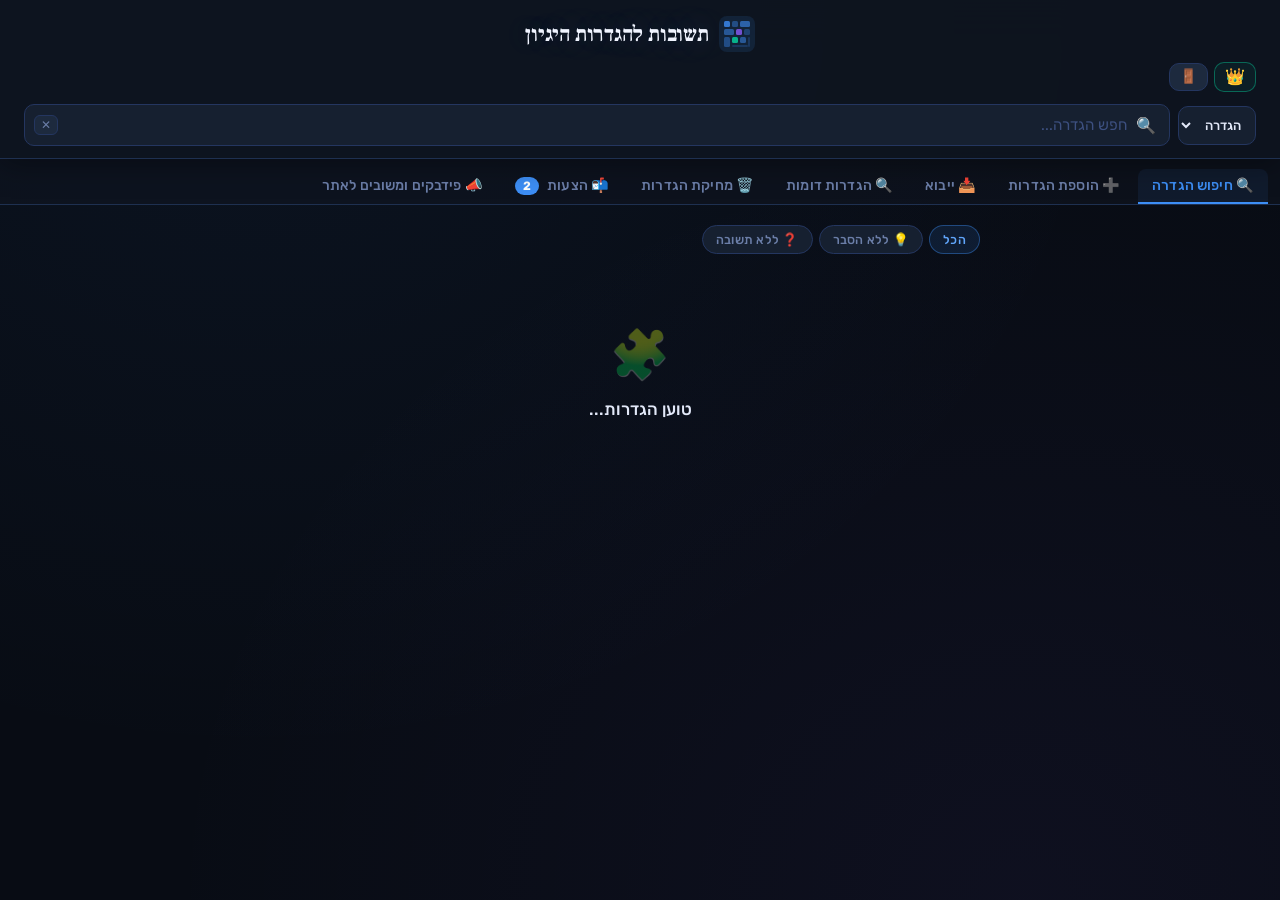
==== index.html @ 1c856e43 "Update index.html" ====
<html lang="he" dir="rtl"><head>
  <meta charset="UTF-8">
  <meta name="viewport" content="width=device-width, initial-scale=1.0, maximum-scale=1.0, user-scalable=no">
  <meta name="theme-color" content="#1a1f2e">
  <meta name="mobile-web-app-capable" content="yes">
  <meta name="apple-mobile-web-app-capable" content="yes">
  <meta name="apple-mobile-web-app-status-bar-style" content="black-translucent">
  <meta name="apple-mobile-web-app-title" content="תשובות להגדרות היגיון">
  <link rel="manifest" href="manifest.json">
  <script src="https://accounts.google.com/gsi/client" async="" defer=""></script>
  <title>תשובות להגדרות היגיון</title>
  <link href="https://fonts.googleapis.com/css2?family=Rubik:wght@300;400;500;600;700;900&amp;family=Frank+Ruhl+Libre:wght@400;700;900&amp;display=swap" rel="stylesheet">
<link rel="stylesheet" href="style.css">
<style id="googleidentityservice_button_styles">.qJTHM{-moz-user-select:none;-webkit-user-select:none;-ms-user-select:none;color:#202124;direction:rtl;-webkit-touch-callout:none;font-family:"Roboto-Regular",arial,sans-serif;-webkit-font-smoothing:antialiased;font-weight:400;margin:0;overflow:hidden;-webkit-text-size-adjust:100%}.ynRLnc{right:-9999px;position:absolute;top:-9999px}.L6cTce{display:none}.bltWBb{overflow-wrap:break-word;word-break:break-word}.hSRGPd{color:#1a73e8;cursor:pointer;font-weight:500;text-decoration:none}.Bz112c-W3lGp{height:16px;width:16px}.Bz112c-E3DyYd{height:20px;width:20px}.Bz112c-r9oPif{height:24px;width:24px}.Bz112c-u2z5K{height:36px;width:36px}.Bz112c-uaxL4e{border-radius:10px}.LgbsSe-Bz112c{display:block}.S9gUrf-YoZ4jf{border:none;margin:0;padding:0}.S9gUrf-YoZ4jf *{border:none;margin:0;padding:0}.fFW7wc-ibnC6b>.aZ2wEe>div{border-color:#4285f4}.P1ekSe-ZMv3u{-webkit-transition:height linear .2s;transition:height linear .2s}.P1ekSe-ZMv3u>div:nth-child(1){background-color:#1a73e8!important;-webkit-transition:width linear .3s;transition:width linear .3s}.P1ekSe-ZMv3u>div:nth-child(2){background-image:-webkit-gradient(linear,right top,left top,from(rgba(255,255,255,.7)),to(rgba(255,255,255,.7))),-webkit-gradient(linear,right top,left top,from(#1a73e8),to(#1a73e8))!important;background-image:-webkit-linear-gradient(right,rgba(255,255,255,.7),rgba(255,255,255,.7)),-webkit-linear-gradient(right,#1a73e8,#1a73e8)!important;background-image:linear-gradient(to left,rgba(255,255,255,.7),rgba(255,255,255,.7)),linear-gradient(to left,#1a73e8,#1a73e8)!important}.P1ekSe-ZMv3u>div:nth-child(3){background-image:-webkit-gradient(linear,right top,left top,from(rgba(255,255,255,.7)),to(rgba(255,255,255,.7))),-webkit-gradient(linear,right top,left top,from(#1a73e8),to(#1a73e8))!important;background-image:-webkit-linear-gradient(right,rgba(255,255,255,.7),rgba(255,255,255,.7)),-webkit-linear-gradient(right,#1a73e8,#1a73e8)!important;background-image:linear-gradient(to left,rgba(255,255,255,.7),rgba(255,255,255,.7)),linear-gradient(to left,#1a73e8,#1a73e8)!important}.haAclf{display:inline-block}.nsm7Bb-HzV7m-LgbsSe{border-radius:4px;box-sizing:border-box;-webkit-transition:background-color .218s,border-color .218s;transition:background-color .218s,border-color .218s;-moz-user-select:none;-webkit-user-select:none;-ms-user-select:none;-webkit-appearance:none;background-color:#fff;background-image:none;border:1px solid #dadce0;color:#3c4043;cursor:pointer;font-family:"Google Sans",arial,sans-serif;font-size:14px;height:40px;letter-spacing:.25px;outline:none;overflow:hidden;padding:0 12px;position:relative;text-align:center;vertical-align:middle;white-space:nowrap;width:auto}@media screen and (-ms-high-contrast:active){.nsm7Bb-HzV7m-LgbsSe{border:2px solid windowText;color:windowText}}@media screen and (preferes-contrast:more){.nsm7Bb-HzV7m-LgbsSe{color:#000}}.nsm7Bb-HzV7m-LgbsSe.pSzOP-SxQuSe{font-size:14px;height:32px;letter-spacing:.25px;padding:0 10px}.nsm7Bb-HzV7m-LgbsSe.purZT-SxQuSe{font-size:11px;height:20px;letter-spacing:.3px;padding:0 8px}.nsm7Bb-HzV7m-LgbsSe.Bz112c-LgbsSe{padding:0;width:40px}.nsm7Bb-HzV7m-LgbsSe.Bz112c-LgbsSe.pSzOP-SxQuSe{width:32px}.nsm7Bb-HzV7m-LgbsSe.Bz112c-LgbsSe.purZT-SxQuSe{width:20px}.nsm7Bb-HzV7m-LgbsSe.JGcpL-RbRzK{border-radius:20px}.nsm7Bb-HzV7m-LgbsSe.JGcpL-RbRzK.pSzOP-SxQuSe{border-radius:16px}.nsm7Bb-HzV7m-LgbsSe.JGcpL-RbRzK.purZT-SxQuSe{border-radius:10px}.nsm7Bb-HzV7m-LgbsSe.MFS4be-Ia7Qfc{border:none;color:#fff}.nsm7Bb-HzV7m-LgbsSe.MFS4be-v3pZbf-Ia7Qfc{background-color:#1a73e8}.nsm7Bb-HzV7m-LgbsSe.MFS4be-JaPV2b-Ia7Qfc{background-color:#202124;color:#e8eaed}@media screen and (prefers-contrast:more){.nsm7Bb-HzV7m-LgbsSe.MFS4be-JaPV2b-Ia7Qfc{color:#fff}}.nsm7Bb-HzV7m-LgbsSe .nsm7Bb-HzV7m-LgbsSe-Bz112c{height:18px;margin-left:8px;min-width:18px;width:18px}.nsm7Bb-HzV7m-LgbsSe.pSzOP-SxQuSe .nsm7Bb-HzV7m-LgbsSe-Bz112c{height:14px;min-width:14px;width:14px}.nsm7Bb-HzV7m-LgbsSe.purZT-SxQuSe .nsm7Bb-HzV7m-LgbsSe-Bz112c{height:10px;min-width:10px;width:10px}.nsm7Bb-HzV7m-LgbsSe.jVeSEe .nsm7Bb-HzV7m-LgbsSe-Bz112c{margin-right:8px;margin-left:-4px}.nsm7Bb-HzV7m-LgbsSe.Bz112c-LgbsSe .nsm7Bb-HzV7m-LgbsSe-Bz112c{margin:0;padding:10px}.nsm7Bb-HzV7m-LgbsSe.Bz112c-LgbsSe.pSzOP-SxQuSe .nsm7Bb-HzV7m-LgbsSe-Bz112c{padding:8px}.nsm7Bb-HzV7m-LgbsSe.Bz112c-LgbsSe.purZT-SxQuSe .nsm7Bb-HzV7m-LgbsSe-Bz112c{padding:4px}.nsm7Bb-HzV7m-LgbsSe .nsm7Bb-HzV7m-LgbsSe-Bz112c-haAclf{border-top-right-radius:3px;border-bottom-right-radius:3px;display:-webkit-box;display:-webkit-flex;display:flex;-webkit-box-pack:center;-webkit-justify-content:center;justify-content:center;-webkit-box-align:center;-webkit-align-items:center;align-items:center;background-color:#fff;height:36px;margin-right:-10px;margin-left:12px;min-width:36px;width:36px}.nsm7Bb-HzV7m-LgbsSe .nsm7Bb-HzV7m-LgbsSe-Bz112c-haAclf .nsm7Bb-HzV7m-LgbsSe-Bz112c,.nsm7Bb-HzV7m-LgbsSe.Bz112c-LgbsSe .nsm7Bb-HzV7m-LgbsSe-Bz112c-haAclf .nsm7Bb-HzV7m-LgbsSe-Bz112c{margin:0;padding:0}.nsm7Bb-HzV7m-LgbsSe.pSzOP-SxQuSe .nsm7Bb-HzV7m-LgbsSe-Bz112c-haAclf{height:28px;margin-right:-8px;margin-left:10px;min-width:28px;width:28px}.nsm7Bb-HzV7m-LgbsSe.purZT-SxQuSe .nsm7Bb-HzV7m-LgbsSe-Bz112c-haAclf{height:16px;margin-right:-6px;margin-left:8px;min-width:16px;width:16px}.nsm7Bb-HzV7m-LgbsSe.Bz112c-LgbsSe .nsm7Bb-HzV7m-LgbsSe-Bz112c-haAclf{border-radius:3px;margin-right:2px;margin-left:0;padding:0}.nsm7Bb-HzV7m-LgbsSe.JGcpL-RbRzK .nsm7Bb-HzV7m-LgbsSe-Bz112c-haAclf{border-radius:18px}.nsm7Bb-HzV7m-LgbsSe.pSzOP-SxQuSe.JGcpL-RbRzK .nsm7Bb-HzV7m-LgbsSe-Bz112c-haAclf{border-radius:14px}.nsm7Bb-HzV7m-LgbsSe.purZT-SxQuSe.JGcpL-RbRzK .nsm7Bb-HzV7m-LgbsSe-Bz112c-haAclf{border-radius:8px}.nsm7Bb-HzV7m-LgbsSe .nsm7Bb-HzV7m-LgbsSe-bN97Pc-sM5MNb{display:-webkit-box;display:-webkit-flex;display:flex;-webkit-align-items:center;-webkit-box-align:center;align-items:center;-webkit-flex-direction:row;-webkit-box-orient:horizontal;-webkit-box-direction:normal;flex-direction:row;-webkit-box-pack:justify;-webkit-justify-content:space-between;justify-content:space-between;-webkit-flex-wrap:nowrap;flex-wrap:nowrap;height:100%;position:relative;width:100%}.nsm7Bb-HzV7m-LgbsSe .oXtfBe-l4eHX{-webkit-box-pack:center;-webkit-justify-content:center;justify-content:center}.nsm7Bb-HzV7m-LgbsSe .nsm7Bb-HzV7m-LgbsSe-BPrWId{-webkit-flex-grow:1;-webkit-box-flex:1;flex-grow:1;font-family:"Google Sans",arial,sans-serif;font-weight:500;overflow:hidden;text-overflow:ellipsis;vertical-align:top}.nsm7Bb-HzV7m-LgbsSe.purZT-SxQuSe .nsm7Bb-HzV7m-LgbsSe-BPrWId{font-weight:300}.nsm7Bb-HzV7m-LgbsSe .oXtfBe-l4eHX .nsm7Bb-HzV7m-LgbsSe-BPrWId{-webkit-flex-grow:0;-webkit-box-flex:0;flex-grow:0}.nsm7Bb-HzV7m-LgbsSe .nsm7Bb-HzV7m-LgbsSe-MJoBVe{-webkit-transition:background-color .218s;transition:background-color .218s;bottom:0;right:0;position:absolute;left:0;top:0}.nsm7Bb-HzV7m-LgbsSe:hover,.nsm7Bb-HzV7m-LgbsSe:focus{box-shadow:none;border-color:rgb(210,227,252);outline:none}.nsm7Bb-HzV7m-LgbsSe:focus-within{outline:2px solid #00639b;border-color:transparent}.nsm7Bb-HzV7m-LgbsSe:hover .nsm7Bb-HzV7m-LgbsSe-MJoBVe{background:rgba(66,133,244,.08)}.nsm7Bb-HzV7m-LgbsSe:active .nsm7Bb-HzV7m-LgbsSe-MJoBVe,.nsm7Bb-HzV7m-LgbsSe:focus .nsm7Bb-HzV7m-LgbsSe-MJoBVe{background:rgba(66,133,244,.1)}.nsm7Bb-HzV7m-LgbsSe.MFS4be-Ia7Qfc:hover .nsm7Bb-HzV7m-LgbsSe-MJoBVe{background:rgba(255,255,255,.24)}.nsm7Bb-HzV7m-LgbsSe.MFS4be-Ia7Qfc:active .nsm7Bb-HzV7m-LgbsSe-MJoBVe,.nsm7Bb-HzV7m-LgbsSe.MFS4be-Ia7Qfc:focus .nsm7Bb-HzV7m-LgbsSe-MJoBVe{background:rgba(255,255,255,.32)}.nsm7Bb-HzV7m-LgbsSe .n1UuX-DkfjY{border-radius:50%;display:-webkit-box;display:-webkit-flex;display:flex;height:20px;margin-right:-4px;margin-left:8px;min-width:20px;width:20px}.nsm7Bb-HzV7m-LgbsSe.jVeSEe .nsm7Bb-HzV7m-LgbsSe-BPrWId{font-family:"Roboto";font-size:12px;text-align:right}.nsm7Bb-HzV7m-LgbsSe.jVeSEe .nsm7Bb-HzV7m-LgbsSe-BPrWId .ssJRIf,.nsm7Bb-HzV7m-LgbsSe.jVeSEe .nsm7Bb-HzV7m-LgbsSe-BPrWId .K4efff .fmcmS{overflow:hidden;text-overflow:ellipsis}.nsm7Bb-HzV7m-LgbsSe.jVeSEe .nsm7Bb-HzV7m-LgbsSe-BPrWId .K4efff{display:-webkit-box;display:-webkit-flex;display:flex;-webkit-align-items:center;-webkit-box-align:center;align-items:center;color:#5f6368;fill:#5f6368;font-size:11px;font-weight:400}.nsm7Bb-HzV7m-LgbsSe.jVeSEe.MFS4be-Ia7Qfc .nsm7Bb-HzV7m-LgbsSe-BPrWId .K4efff{color:#e8eaed;fill:#e8eaed}@media screen and (prefers-contrast:more){.nsm7Bb-HzV7m-LgbsSe.jVeSEe .nsm7Bb-HzV7m-LgbsSe-BPrWId .K4efff,.nsm7Bb-HzV7m-LgbsSe.jVeSEe.MFS4be-Ia7Qfc .nsm7Bb-HzV7m-LgbsSe-BPrWId .K4efff{color:#000;fill:#000}}.nsm7Bb-HzV7m-LgbsSe.jVeSEe .nsm7Bb-HzV7m-LgbsSe-BPrWId .K4efff .Bz112c{height:18px;margin:-3px 2px -3px -3px;min-width:18px;width:18px}.nsm7Bb-HzV7m-LgbsSe.jVeSEe .nsm7Bb-HzV7m-LgbsSe-Bz112c-haAclf{border-top-right-radius:0;border-bottom-right-radius:0;border-top-left-radius:3px;border-bottom-left-radius:3px;margin-right:12px;margin-left:-10px}.nsm7Bb-HzV7m-LgbsSe.jVeSEe.JGcpL-RbRzK .nsm7Bb-HzV7m-LgbsSe-Bz112c-haAclf{border-radius:18px}.L5Fo6c-sM5MNb{border:0;display:block;right:0;position:relative;top:0}.L5Fo6c-bF1uUb{border-radius:4px;bottom:0;cursor:pointer;right:0;position:absolute;left:0;top:0}.L5Fo6c-bF1uUb:focus{border:none;outline:none}sentinel{}</style></head>
<body>

<div id="splash">
  <svg class="splash-logo" viewBox="0 0 80 80" xmlns="http://www.w3.org/2000/svg">
    <rect width="80" height="80" rx="18" fill="rgba(61,142,245,0.12)"/>
    <rect x="10" y="10" width="14" height="14" rx="3" fill="rgba(61,142,245,0.9)"/>
    <rect x="28" y="10" width="14" height="14" rx="3" fill="rgba(61,142,245,0.5)"/>
    <rect x="46" y="10" width="24" height="14" rx="3" fill="rgba(61,142,245,0.7)"/>
    <rect x="10" y="28" width="24" height="14" rx="3" fill="rgba(61,142,245,0.6)"/>
    <rect x="38" y="28" width="14" height="14" rx="3" fill="rgba(139,92,246,0.9)"/>
    <rect x="56" y="28" width="14" height="14" rx="3" fill="rgba(61,142,245,0.3)"/>
    <rect x="10" y="46" width="14" height="24" rx="3" fill="rgba(61,142,245,0.5)"/>
    <rect x="28" y="46" width="14" height="14" rx="3" fill="rgba(6,214,160,0.9)"/>
    <rect x="46" y="46" width="14" height="14" rx="3" fill="rgba(61,142,245,0.6)"/>
    <rect x="28" y="64" width="32" height="5" rx="2" fill="rgba(61,142,245,0.25)"/>
  </svg>
  <div class="splash-title">תשובות להגדרות היגיון</div>
  <div class="splash-dots"><span></span><span></span><span></span></div>
  <div class="splash-sub">טוען...</div>
</div>

<header>
  <div class="app-logo-wrap">
    <svg class="app-logo-svg" viewBox="0 0 36 36" xmlns="http://www.w3.org/2000/svg">
      <rect width="36" height="36" rx="8" fill="rgba(61,142,245,0.12)"></rect>
      <!-- grid lines -->
      <rect x="5" y="5" width="6" height="6" rx="1.5" fill="rgba(61,142,245,0.8)"></rect>
      <rect x="13" y="5" width="6" height="6" rx="1.5" fill="rgba(61,142,245,0.4)"></rect>
      <rect x="21" y="5" width="10" height="6" rx="1.5" fill="rgba(61,142,245,0.6)"></rect>
      <rect x="5" y="13" width="10" height="6" rx="1.5" fill="rgba(61,142,245,0.5)"></rect>
      <rect x="17" y="13" width="6" height="6" rx="1.5" fill="rgba(139,92,246,0.8)"></rect>
      <rect x="25" y="13" width="6" height="6" rx="1.5" fill="rgba(61,142,245,0.3)"></rect>
      <rect x="5" y="21" width="6" height="10" rx="1.5" fill="rgba(61,142,245,0.4)"></rect>
      <rect x="13" y="21" width="6" height="6" rx="1.5" fill="rgba(6,214,160,0.8)"></rect>
      <rect x="21" y="21" width="6" height="6" rx="1.5" fill="rgba(61,142,245,0.5)"></rect>
      <rect x="29" y="21" width="2" height="10" rx="1" fill="rgba(61,142,245,0.2)"></rect>
      <rect x="13" y="29" width="16" height="2" rx="1" fill="rgba(61,142,245,0.2)"></rect>
    </svg>
    <span class="app-title">תשובות להגדרות היגיון</span>
  </div>
  <div class="header-top">
      <div style="display:flex;gap:6px;align-items:center;">
        <button id="syncBtn" onclick="handleSyncClick()" class="sync-btn connected" title="מחובר כמנהל — לחץ לסנכרון">
          <span id="syncIcon">👑</span>
        </button>
        <button id="logoutBtn" onclick="logout()" class="sync-btn" style="display: inline-block; font-size: 0.85rem; padding: 6px 10px;" title="התנתק מהחשבון">🚪</button>
      </div>
      <span class="stats-badge" id="statsText" style="display: inline-block;">518 הגדרות</span>
  </div>
  <div class="search-wrap" id="searchWrap" style="display: none;">
    <select class="search-field-select" id="searchField" onchange="onSearchFieldChange()">
      <option value="definition">הגדרה</option>
      <option value="solution">פתרון</option>
      <option value="explanation">רמז</option>
    </select>
    <div class="search-input-wrap">
      <span class="search-icon">🔍</span>
      <input type="text" id="searchInput" placeholder="חפש הגדרה..." autocomplete="off" autocorrect="off">
      <button class="clear-search" id="clearSearch" onclick="clearSearch()" style="display: block;">✕</button>
    </div>
  </div>
</header>

<nav class="nav-tabs">
  <button class="tab-btn active" id="tab-search" onclick="switchTab('search')">🔍 חיפוש הגדרה</button>
  <button class="tab-btn owner-only" id="tab-add" onclick="switchTab('add')" style="display: inline-block;">➕ הוספת הגדרות</button>
  <button class="tab-btn owner-only" id="tab-import" onclick="switchTab('import')" style="display: inline-block;">📥 ייבוא</button>
  <button class="tab-btn owner-only active" id="tab-export" onclick="switchTab('export')" style="display:none;">📤 ייצוא</button>
  <button class="tab-btn owner-only" id="tab-dupes" onclick="switchTab('dupes')" style="display: none;">🔎 הגדרות כפולות</button>
  <button class="tab-btn owner-only" id="tab-similar" onclick="switchTab('similar')" style="display: inline-block;">🔍 הגדרות דומות</button>
  <button class="tab-btn owner-only" id="tab-delete" onclick="switchTab('delete')" style="display: inline-block;">🗑️ מחיקת הגדרות</button>
  <button class="tab-btn owner-only" id="tab-approvals" onclick="switchTab('approvals')" style="display: inline-block;">📬 הצעות <span class="count-badge">2</span></button>
  <button class="tab-btn owner-only" id="tab-feedback" onclick="switchTab('feedback')" style="display: inline-block;">📣 פידבקים ומשובים לאתר</button>
</nav>

<main>
  <!-- SEARCH VIEW -->
  <div class="view active" id="view-search">
    <div class="filter-bar">
      <button class="filter-btn active" id="filter-all" onclick="setFilter('all')">הכל</button>
      <button class="filter-btn" id="filter-no-explanation" onclick="setFilter('no-explanation')" style="display: inline-block;">💡 ללא הסבר</button>
      <button class="filter-btn" id="filter-no-solution" onclick="setFilter('no-solution')" style="display: inline-block;">❓ ללא תשובה</button>
      <button class="filter-btn" id="suggest-btn" onclick="openSuggestionModal()" style="margin-right: auto; background: rgba(6, 214, 160, 0.1); border-color: rgba(6, 214, 160, 0.3); color: var(--success); display: none;">📝 הצעת הגדרה</button>
      <button class="feedback-btn" id="feedback-btn" onclick="openFeedbackModal()" style="display: none;">🐛 תקלות / שיפורים לאתר</button>
    </div>
    <div class="results-info" id="resultsInfo" style="display: block;">מוצגים <span class="highlight">541</span> הגדרות מתוך: <span class="highlight">541</span></div>
    <div id="cardsList">
      <div class="card" style="animation-delay:0s">
        <div class="card-header">
          <div class="card-definition">"יופי של פרצוף" – הם מלקקים</div>
          <div class="card-meta">
            <span class="tag tag-letters">6</span>
            
          </div>
        </div>
        <div class="card-solution">◈ חנפנים</div>
        <div class="card-divider"></div><div class="card-explanation">1. יופי = חן 2. פרצוף = פנים</div>
        
      </div>
    
      <div class="card" style="animation-delay:0.03s">
        <div class="card-header">
          <div class="card-definition">"ירים" ביוב לילדים קטנים (מ)</div>
          <div class="card-meta">
            <span class="tag tag-letters">5</span>
            
          </div>
        </div>
        <div class="card-solution">◈ לא עוד</div>
        
        
      </div>
    
      <div class="card" style="animation-delay:0.06s">
        <div class="card-header">
          <div class="card-definition">1. האריה נראה אפס? זה הרבה מאוד</div>
          <div class="card-meta">
            <span class="tag tag-letters">5</span>
            
          </div>
        </div>
        <div class="card-solution">◈ סימבה</div>
        <div class="card-divider"></div><div class="card-explanation">ס + ימבה(סלנג)</div>
        
      </div>
    
      <div class="card" style="animation-delay:0.09s">
        <div class="card-header">
          <div class="card-definition">1. החבל ברשותך? 2. ברשותך נמצא החבל</div>
          <div class="card-meta">
            <span class="tag tag-letters">4</span>
            
          </div>
        </div>
        <div class="card-solution">◈ לכיש</div>
        <div class="card-divider"></div><div class="card-explanation">לכ יש</div>
        
      </div>
    
      <div class="card" style="animation-delay:0.12s">
        <div class="card-header">
          <div class="card-definition">אבשלום קור למשל, איך הוא מרדים את הממציא?</div>
          <div class="card-meta">
            <span class="tag tag-letters">4</span>
            
          </div>
        </div>
        <div class="card-solution">◈ בלשן</div>
        <div class="card-divider"></div><div class="card-explanation">בֵּל, שן!</div>
        
      </div>
    
      <div class="card" style="animation-delay:0.15s">
        <div class="card-header">
          <div class="card-definition">אדישות של פסיכולוגים צבאיים אפשר למצוא באטליז (מ)</div>
          <div class="card-meta">
            <span class="tag tag-letters">8</span>
            
          </div>
        </div>
        <div class="card-solution">◈ קורקבנים</div>
        <div class="card-divider"></div><div class="card-explanation">קור קב"נים</div>
        
      </div>
    
      <div class="card" style="animation-delay:0.18s">
        <div class="card-header">
          <div class="card-definition">אוטו פנאי? (עפ"י אמיל אוחנה ואבנר קלמר)</div>
          <div class="card-meta">
            <span class="tag tag-letters">4,4</span>
            
          </div>
        </div>
        <div class="card-solution">◈ פיאט אונו</div>
        <div class="card-divider"></div><div class="card-explanation">אנגרם של 'אוטו פנאי' (אנגרם שמגדיר את עצמו)</div>
        
      </div>
    
      <div class="card" style="animation-delay:0.21s">
        <div class="card-header">
          <div class="card-definition">אולי זאת אסתר מהשכונה הירושלמית (מ)</div>
          <div class="card-meta">
            <span class="tag tag-letters">5</span>
            
          </div>
        </div>
        <div class="card-solution">◈ מגילה</div>
        <div class="card-divider"></div><div class="card-explanation">1. מגילת אסתר 2. מ-גילה</div>
        
      </div>
    
      <div class="card" style="animation-delay:0.24s">
        <div class="card-header">
          <div class="card-definition">אורח בעל מפעל</div>
          <div class="card-meta">
            <span class="tag tag-letters">4</span>
            
          </div>
        </div>
        <div class="card-solution">◈ חיים</div>
        <div class="card-divider"></div><div class="card-explanation">מילה משותפת: אורח חיים, בעל חיים, מפעל חיים</div>
        
      </div>
    
      <div class="card" style="animation-delay:0.27s">
        <div class="card-header">
          <div class="card-definition">אחד גבוה ונהדר למד בחזרה שיר של ריטה</div>
          <div class="card-meta">
            <span class="tag tag-letters">3,4</span>
            
          </div>
        </div>
        <div class="card-solution">◈ לאלף נמר</div>
        
        
      </div>
    
      <div class="card" style="animation-delay:0.3s">
        <div class="card-header">
          <div class="card-definition">אחראי על היין באפריקה</div>
          <div class="card-meta">
            <span class="tag tag-letters">6</span>
            
          </div>
        </div>
        <div class="card-solution">◈ סומליה</div>
        <div class="card-divider"></div><div class="card-explanation">1. סוֹמֶלְיֶה = האחראי על הגשת היין במסעדה 2. סוֹמַלְיָה = מדינה באפריקה</div>
        
      </div>
    
      <div class="card" style="animation-delay:0.3s">
        <div class="card-header">
          <div class="card-definition">אחרי 40 הוא עוזב את העבודה, זה ברור (מ)</div>
          <div class="card-meta">
            <span class="tag tag-letters">5</span>
            
          </div>
        </div>
        <div class="card-solution">◈ מפורש</div>
        
        
      </div>
    
      <div class="card" style="animation-delay:0.3s">
        <div class="card-header">
          <div class="card-definition">אחרי הניצחון השאיר את הרכב במטבח</div>
          <div class="card-meta">
            <span class="tag tag-letters">5</span>
            
          </div>
        </div>
        <div class="card-solution">◈ מטחנה</div>
        <div class="card-divider"></div><div class="card-explanation">מט + חנה</div>
        
      </div>
    
      <div class="card" style="animation-delay:0.3s">
        <div class="card-header">
          <div class="card-definition">אחרי כל הגדרה, לא יהיה מספר אותיות, המספר של האותיות יהיה במיקום המתאים לו</div>
          <div class="card-meta">
            
            
          </div>
        </div>
        <div class="card-solution">◈ <span style="color:var(--danger);font-size:0.9rem;font-family:Rubik,sans-serif;font-weight:400">ללא תשובה</span></div>
        
        
      </div>
    
      <div class="card" style="animation-delay:0.3s">
        <div class="card-header">
          <div class="card-definition">אחרי שהוציא להורג מצא שם פרחים</div>
          <div class="card-meta">
            <span class="tag tag-letters">5</span>
            
          </div>
        </div>
        <div class="card-solution">◈ משתלה</div>
        <div class="card-divider"></div><div class="card-explanation">מְשִׁ-תָּלָה</div>
        
      </div>
    
      <div class="card" style="animation-delay:0.3s">
        <div class="card-header">
          <div class="card-definition">איבד את השיער שנוצר מרוב קור</div>
          <div class="card-meta">
            <span class="tag tag-letters">3</span>
            
          </div>
        </div>
        <div class="card-solution">◈ קרח</div>
        <div class="card-divider"></div><div class="card-explanation">קֵרֵח/ קֶרַח</div>
        
      </div>
    
      <div class="card" style="animation-delay:0.3s">
        <div class="card-header">
          <div class="card-definition">איזה כוכב קולנוע זורק מוט הפוך?</div>
          <div class="card-meta">
            <span class="tag tag-letters">3,4</span>
            
          </div>
        </div>
        <div class="card-solution">◈ טום קרוז</div>
        
        
      </div>
    
      <div class="card" style="animation-delay:0.3s">
        <div class="card-header">
          <div class="card-definition">איזה כוכב קולנוע זורק מוט הפוך? (3,4)</div>
          <div class="card-meta">
            <span class="tag tag-letters">3,4</span>
            
          </div>
        </div>
        <div class="card-solution">◈ טום קרוז</div>
        
        
      </div>
    
      <div class="card" style="animation-delay:0.3s">
        <div class="card-header">
          <div class="card-definition">איזה מותק, הוא צבע דלת (מ)</div>
          <div class="card-meta">
            <span class="tag tag-letters">4</span>
            
          </div>
        </div>
        <div class="card-solution">◈ חומד</div>
        
        
      </div>
    
      <div class="card" style="animation-delay:0.3s">
        <div class="card-header">
          <div class="card-definition">איזה סולם מביא מרפא?</div>
          <div class="card-meta">
            <span class="tag tag-letters">4</span>
            
          </div>
        </div>
        <div class="card-solution">◈ מזור</div>
        <div class="card-divider"></div><div class="card-explanation">סולם מז'ור במוזיקה קלאסית תו מחיר = תג "ציטוט"= אנגרם</div>
        
      </div>
    
      <div class="card" style="animation-delay:0.3s">
        <div class="card-header">
          <div class="card-definition">איזה סירופ אפשר להחזיר לילדים?</div>
          <div class="card-meta">
            <span class="tag tag-letters">3</span>
            
          </div>
        </div>
        <div class="card-solution">◈ פטל</div>
        <div class="card-divider"></div><div class="card-explanation">הפוך: לטף</div>
        
      </div>
    
      <div class="card" style="animation-delay:0.3s">
        <div class="card-header">
          <div class="card-definition">איזה תפוז יש במבצע?</div>
          <div class="card-meta">
            <span class="tag tag-letters">4</span>
            
          </div>
        </div>
        <div class="card-solution">◈ סיני</div>
        <div class="card-divider"></div><div class="card-explanation">1. תפוז סיני 2. מבצע סיני</div>
        
      </div>
    
      <div class="card" style="animation-delay:0.3s">
        <div class="card-header">
          <div class="card-definition">איזו כמות בדיוק מקבלים מהמשיח? (מ)</div>
          <div class="card-meta">
            <span class="tag tag-letters">5</span>
            
          </div>
        </div>
        <div class="card-solution">◈ מינון</div>
        <div class="card-divider"></div><div class="card-explanation">מ-ינון</div>
        
      </div>
    
      <div class="card" style="animation-delay:0.3s">
        <div class="card-header">
          <div class="card-definition">איזו מכונית הוא נשבע להציג במוזיאון?</div>
          <div class="card-meta">
            <span class="tag tag-letters">7</span>
            
          </div>
        </div>
        <div class="card-solution">◈ לנדרובר</div>
        <div class="card-divider"></div><div class="card-explanation">נדר בתוך לובר</div>
        
      </div>
    
      <div class="card" style="animation-delay:0.3s">
        <div class="card-header">
          <div class="card-definition">איך אפשר לענות בהמה באירופה?</div>
          <div class="card-meta">
            <span class="tag tag-letters">4</span>
            <span class="tag tag-type">דו"ש</span>
          </div>
        </div>
        <div class="card-solution">◈ ספרד</div>
        
        
      </div>
    
      <div class="card" style="animation-delay:0.3s">
        <div class="card-header">
          <div class="card-definition">איך מגרשים חתולה שהוסיפה יופי?</div>
          <div class="card-meta">
            <span class="tag tag-letters">5</span>
            
          </div>
        </div>
        <div class="card-solution">◈ קישטה</div>
        <div class="card-divider"></div><div class="card-explanation">הוסיפה קישוטים = קישטה</div>
        
      </div>
    
      <div class="card" style="animation-delay:0.3s">
        <div class="card-header">
          <div class="card-definition">איך נפרדים מבהמה צעירה שעשתה פדיחות? (מ)</div>
          <div class="card-meta">
            <span class="tag tag-letters">5</span>
            
          </div>
        </div>
        <div class="card-solution">◈ ביישה</div>
        <div class="card-divider"></div><div class="card-explanation">ביי שה!</div>
        
      </div>
    
      <div class="card" style="animation-delay:0.3s">
        <div class="card-header">
          <div class="card-definition">איך שמתחיל יום הכיפורים, למשל, אתה צריך לסלוח (מ)</div>
          <div class="card-meta">
            
            
          </div>
        </div>
        <div class="card-solution">◈ תמחול</div>
        <div class="card-divider"></div><div class="card-explanation">תם חול</div>
        
      </div>
    
      <div class="card" style="animation-delay:0.3s">
        <div class="card-header">
          <div class="card-definition">איך תוכלי להרגיש שכבר נכנסה השבת?</div>
          <div class="card-meta">
            <span class="tag tag-letters">5</span>
            
          </div>
        </div>
        <div class="card-solution">◈ תמששי</div>
        <div class="card-divider"></div><div class="card-explanation">נכנסה השבת = תם (יום) ששי</div>
        
      </div>
    
      <div class="card" style="animation-delay:0.3s">
        <div class="card-header">
          <div class="card-definition">אין דרך חזרה בהורדת הטמפרטורות שמגיעות מהשמש</div>
          <div class="card-meta">
            <span class="tag tag-letters">3,4</span>
            
          </div>
        </div>
        <div class="card-solution">◈ קרני אור</div>
        <div class="card-divider"></div><div class="card-explanation">1. אין בקריאה הפוכה = ניא 2. ניא בתוך קרור שאלה בדרך כלל יש בעיר אוניברסיטה(5) תשובה ברגיל הסבר בר"ג יל</div>
        
      </div>
    
      <div class="card" style="animation-delay:0.3s">
        <div class="card-header">
          <div class="card-definition">אין דרך חזרה בהורדת הטמפרטורות שמגיעות מהשמש (3,4)</div>
          <div class="card-meta">
            <span class="tag tag-letters">3,4</span>
            
          </div>
        </div>
        <div class="card-solution">◈ קרני אור</div>
        <div class="card-divider"></div><div class="card-explanation">1. אין בקריאה הפוכה = ניא 2. ניא בתוך קרור שאלה בדרך כלל יש בעיר אוניברסיטה(5) תשובה ברגיל הסבר בר"ג יל</div>
        
      </div>
    
      <div class="card" style="animation-delay:0.3s">
        <div class="card-header">
          <div class="card-definition">אין כלום במערכת הפעלה לשני המינים</div>
          <div class="card-meta">
            <span class="tag tag-letters">7</span>
            <span class="tag tag-type">דו"ש</span>
          </div>
        </div>
        <div class="card-solution">◈ יוניסקס</div>
        
        
      </div>
    
      <div class="card" style="animation-delay:0.3s">
        <div class="card-header">
          <div class="card-definition">אין להם כל בעיה להפוך נוזל לירק (מ)</div>
          <div class="card-meta">
            <span class="tag tag-letters">7</span>
            
          </div>
        </div>
        <div class="card-solution">◈ מושלמים</div>
        <div class="card-divider"></div><div class="card-explanation">הפוך: מים ל-שום</div>
        
      </div>
    
      <div class="card" style="animation-delay:0.3s">
        <div class="card-header">
          <div class="card-definition">אינו ממלא, אבל מעשי</div>
          <div class="card-meta">
            
            
          </div>
        </div>
        <div class="card-solution">◈ דרור קרן</div>
        
        
      </div>
    
      <div class="card" style="animation-delay:0.3s">
        <div class="card-header">
          <div class="card-definition">איפה אפשר לבלות פה החודש?</div>
          <div class="card-meta">
            <span class="tag tag-letters">3</span>
            
          </div>
        </div>
        <div class="card-solution">◈ פאב</div>
        <div class="card-divider"></div><div class="card-explanation">פ' + (חודש) אב</div>
        
      </div>
    
      <div class="card" style="animation-delay:0.3s">
        <div class="card-header">
          <div class="card-definition">איש הטלוויזיה נולד נשי</div>
          <div class="card-meta">
            <span class="tag tag-letters">5,2</span>
            
          </div>
        </div>
        <div class="card-solution">◈ דן שילון</div>
        
        
      </div>
    
      <div class="card" style="animation-delay:0.3s">
        <div class="card-header">
          <div class="card-definition">איש הטלוויזיה נולד נשי (5,2)</div>
          <div class="card-meta">
            <span class="tag tag-letters">5,2</span>
            
          </div>
        </div>
        <div class="card-solution">◈ דן שילון</div>
        
        
      </div>
    
      <div class="card" style="animation-delay:0.3s">
        <div class="card-header">
          <div class="card-definition">איש צבא תחב אישור מחלה לעמוד מים</div>
          <div class="card-meta">
            <span class="tag tag-letters">3</span>
            
          </div>
        </div>
        <div class="card-solution">◈ נגד</div>
        <div class="card-divider"></div><div class="card-explanation">ג' בתוך נד</div>
        
      </div>
    
      <div class="card" style="animation-delay:0.3s">
        <div class="card-header">
          <div class="card-definition">אכזריות של בן אדם עלולה להדיר שינה</div>
          <div class="card-meta">
            <span class="tag tag-letters">5</span>
            
          </div>
        </div>
        <div class="card-solution">◈ כפתור</div>
        
        
      </div>
    
      <div class="card" style="animation-delay:0.3s">
        <div class="card-header">
          <div class="card-definition">אם מבלבלים את הנגרים זה יכול לגרום כאב ראש</div>
          <div class="card-meta">
            <span class="tag tag-letters">6</span>
            
          </div>
        </div>
        <div class="card-solution">◈ מיגרנה</div>
        <div class="card-divider"></div><div class="card-explanation">אנגרם של 'הנגרים'</div>
        
      </div>
    
      <div class="card" style="animation-delay:0.3s">
        <div class="card-header">
          <div class="card-definition">אם תבלבל את המוח תקבל תשלומים</div>
          <div class="card-meta">
            <span class="tag tag-letters">6</span>
            
          </div>
        </div>
        <div class="card-solution">◈ המחאות</div>
        <div class="card-divider"></div><div class="card-explanation">בלבול האותיות של 'את המוח'</div>
        
      </div>
    
      <div class="card" style="animation-delay:0.3s">
        <div class="card-header">
          <div class="card-definition">אם תהפכו חומר גמיש הוא יתפוגג</div>
          <div class="card-meta">
            <span class="tag tag-letters">4</span>
            
          </div>
        </div>
        <div class="card-solution">◈ ימוג</div>
        
        
      </div>
    
      <div class="card" style="animation-delay:0.3s">
        <div class="card-header">
          <div class="card-definition">אמורים לייצג גם בבגדי צבא</div>
          <div class="card-meta">
            <span class="tag tag-letters">6</span>
            
          </div>
        </div>
        <div class="card-solution">◈ <span style="color:var(--danger);font-size:0.9rem;font-family:Rubik,sans-serif;font-weight:400">ללא תשובה</span></div>
        
        
      </div>
    
      <div class="card" style="animation-delay:0.3s">
        <div class="card-header">
          <div class="card-definition">אמן האשליות ביצע מעקב באור</div>
          <div class="card-meta">
            <span class="tag tag-letters">3,4</span>
            
          </div>
        </div>
        <div class="card-solution">◈ אורי גלר</div>
        <div class="card-divider"></div><div class="card-explanation">ריגל בתוך אור</div>
        
      </div>
    
      <div class="card" style="animation-delay:0.3s">
        <div class="card-header">
          <div class="card-definition">אמן האשליות ביצע מעקב באור (3,4)</div>
          <div class="card-meta">
            <span class="tag tag-letters">3,4</span>
            
          </div>
        </div>
        <div class="card-solution">◈ אורי גלר</div>
        <div class="card-divider"></div><div class="card-explanation">ריגל בתוך אור</div>
        
      </div>
    
      <div class="card" style="animation-delay:0.3s">
        <div class="card-header">
          <div class="card-definition">אמרי בדיוק מאיזה סוג הלוחם בכיבוש</div>
          <div class="card-meta">
            <span class="tag tag-letters">6</span>
            
          </div>
        </div>
        <div class="card-solution">◈ פרטיזן</div>
        
        
      </div>
    
      <div class="card" style="animation-delay:0.3s">
        <div class="card-header">
          <div class="card-definition">אני כבר לא צריך חלב אם, זה מסורבל</div>
          <div class="card-meta">
            <span class="tag tag-letters">6</span>
            
          </div>
        </div>
        <div class="card-solution">◈ גמלוני</div>
        <div class="card-divider"></div><div class="card-explanation">1. גמלו אותי = גמלוני 2. מסורבל = גמלוני</div>
        
      </div>
    
      <div class="card" style="animation-delay:0.3s">
        <div class="card-header">
          <div class="card-definition">אני נושא תו מחיר ליד שוהם</div>
          <div class="card-meta">
            <span class="tag tag-letters">4,3</span>
            
          </div>
        </div>
        <div class="card-solution">◈ בית עריף</div>
        
        
      </div>
    
      <div class="card" style="animation-delay:0.3s">
        <div class="card-header">
          <div class="card-definition">אני נושא תו מחיר ליד שוהם (4,3)</div>
          <div class="card-meta">
            <span class="tag tag-letters">4,3</span>
            
          </div>
        </div>
        <div class="card-solution">◈ בית עריף</div>
        
        
      </div>
    
      <div class="card" style="animation-delay:0.3s">
        <div class="card-header">
          <div class="card-definition">אסד אולי פה שוב? איזה מין ניצחון זה?</div>
          <div class="card-meta">
            <span class="tag tag-letters">5</span>
            
          </div>
        </div>
        <div class="card-solution">◈ פירום</div>
        
        
      </div>
    
      <div class="card" style="animation-delay:0.3s">
        <div class="card-header">
          <div class="card-definition">אסטרולוג המום אחרי שקיבל מכות</div>
          <div class="card-meta">
            <span class="tag tag-letters">6,4</span>
            
          </div>
        </div>
        <div class="card-solution">◈ רואה כוכבים</div>
        <div class="card-divider"></div><div class="card-explanation">- סלנג</div>
        
      </div>
    
      <div class="card" style="animation-delay:0.3s">
        <div class="card-header">
          <div class="card-definition">אסטרולוג המום אחרי שקיבל מכות (6,4)</div>
          <div class="card-meta">
            <span class="tag tag-letters">6,4</span>
            
          </div>
        </div>
        <div class="card-solution">◈ רואה כוכבים</div>
        <div class="card-divider"></div><div class="card-explanation">- סלנג</div>
        
      </div>
    
      <div class="card" style="animation-delay:0.3s">
        <div class="card-header">
          <div class="card-definition">אסם תקבל פחד במה</div>
          <div class="card-meta">
            <span class="tag tag-letters">6</span>
            
          </div>
        </div>
        <div class="card-solution">◈ ממגורה</div>
        
        
      </div>
    
      <div class="card" style="animation-delay:0.3s">
        <div class="card-header">
          <div class="card-definition">אסף עצים כל הדרך ממסוף רדינג</div>
          <div class="card-meta">
            <span class="tag tag-letters">4</span>
            
          </div>
        </div>
        <div class="card-solution">◈ קושש</div>
        <div class="card-divider"></div><div class="card-explanation">קו שש (קו האוטובוס שיוצא ממסוף רדינג)</div>
        
      </div>
    
      <div class="card" style="animation-delay:0.3s">
        <div class="card-header">
          <div class="card-definition">אסתר המשוררת יוצאת, חיים הסופר חוזר</div>
          <div class="card-meta">
            <span class="tag tag-letters">3</span>
            
          </div>
        </div>
        <div class="card-solution">◈ ראב</div>
        
        
      </div>
    
      <div class="card" style="animation-delay:0.3s">
        <div class="card-header">
          <div class="card-definition">אף אחד לא נצפה במיתולוגיה היוונית?</div>
          <div class="card-meta">
            <span class="tag tag-letters">5</span>
            
          </div>
        </div>
        <div class="card-solution">◈ דינמו</div>
        
        
      </div>
    
      <div class="card" style="animation-delay:0.3s">
        <div class="card-header">
          <div class="card-definition">אפריקאית עולה כדי שיהיה טעם (מ)</div>
          <div class="card-meta">
            <span class="tag tag-letters">5</span>
            
          </div>
        </div>
        <div class="card-solution">◈ ננדוד</div>
        
        
      </div>
    
      <div class="card" style="animation-delay:0.3s">
        <div class="card-header">
          <div class="card-definition">אפשר למצוא אותה במזרק בצבא</div>
          <div class="card-meta">
            <span class="tag tag-letters">3</span>
            
          </div>
        </div>
        <div class="card-solution">◈ מחט</div>
        <div class="card-divider"></div><div class="card-explanation">מחט / מח"ט</div>
        
      </div>
    
      <div class="card" style="animation-delay:0.3s">
        <div class="card-header">
          <div class="card-definition">אפשר לסובב גם לאחור</div>
          <div class="card-meta">
            <span class="tag tag-letters">5</span>
            
          </div>
        </div>
        <div class="card-solution">◈ לגלגל</div>
        <div class="card-divider"></div><div class="card-explanation">פלינדרום (נקרא אותו דבר גם הפוך)</div>
        
      </div>
    
      <div class="card" style="animation-delay:0.3s">
        <div class="card-header">
          <div class="card-definition">את הדגל אתה חיפשת או היא?</div>
          <div class="card-meta">
            <span class="tag tag-letters">5</span>
            
          </div>
        </div>
        <div class="card-solution">◈ <span style="color:var(--danger);font-size:0.9rem;font-family:Rubik,sans-serif;font-weight:400">ללא תשובה</span></div>
        
        
      </div>
    
      <div class="card" style="animation-delay:0.3s">
        <div class="card-header">
          <div class="card-definition">אתנהג כמו כבשה או נחש</div>
          <div class="card-meta">
            <span class="tag tag-letters">4</span>
            
          </div>
        </div>
        <div class="card-solution">◈ אפעה</div>
        <div class="card-divider"></div><div class="card-explanation">1. הכבשה פועה 2. אפעה - סוג של נחש</div>
        
      </div>
    
      <div class="card" style="animation-delay:0.3s">
        <div class="card-header">
          <div class="card-definition">באולימפיאדה עבר למעלה במהירות של כלי שיט (3,3)</div>
          <div class="card-meta">
            <span class="tag tag-letters">3,3</span>
            
          </div>
        </div>
        <div class="card-solution">◈ קרב עשר</div>
        
        
      </div>
    
      <div class="card" style="animation-delay:0.3s">
        <div class="card-header">
          <div class="card-definition">באיזה סולם מוזיקלי משחק הרב?</div>
          <div class="card-meta">
            <span class="tag tag-letters">5,2</span>
            
          </div>
        </div>
        <div class="card-solution">◈ דו מינור</div>
        <div class="card-divider"></div><div class="card-explanation">1. מִשחָק = דומינו 2. הרב = ר' 3. דו מינור = סולם מוזיקלי</div>
        
      </div>
    
      <div class="card" style="animation-delay:0.3s">
        <div class="card-header">
          <div class="card-definition">באיזה סולם מוזיקלי משחק הרב? (5,2)</div>
          <div class="card-meta">
            <span class="tag tag-letters">5,2</span>
            
          </div>
        </div>
        <div class="card-solution">◈ דו מינור</div>
        <div class="card-divider"></div><div class="card-explanation">1. מִשחָק = דומינו 2. הרב = ר' 3. דו מינור = סולם מוזיקלי</div>
        
      </div>
    
      <div class="card" style="animation-delay:0.3s">
        <div class="card-header">
          <div class="card-definition">באיזו מצלמה בדקו ליתר ביטחון?</div>
          <div class="card-meta">
            <span class="tag tag-letters">5</span>
            
          </div>
        </div>
        <div class="card-solution">◈ וידאו</div>
        <div class="card-divider"></div><div class="card-explanation">1. מצלמת וידאו 2. בדקו ליתר ביטחון = וידאו</div>
        
      </div>
    
      <div class="card" style="animation-delay:0.3s">
        <div class="card-header">
          <div class="card-definition">באיזו עיר הוא לא סיים את המסלול?</div>
          <div class="card-meta">
            <span class="tag tag-letters">3</span>
            
          </div>
        </div>
        <div class="card-solution">◈ עזב</div>
        
        
      </div>
    
      <div class="card" style="animation-delay:0.3s">
        <div class="card-header">
          <div class="card-definition">באיזו שירה מצוין ניצחון של מאפינר?</div>
          <div class="card-meta">
            <span class="tag tag-letters">7</span>
            
          </div>
        </div>
        <div class="card-solution">◈ וילנסקי</div>
        <div class="card-divider"></div><div class="card-explanation">וי+לנסקי</div>
        
      </div>
    
      <div class="card" style="animation-delay:0.3s">
        <div class="card-header">
          <div class="card-definition">באמצע השבוע ימונה לשליט השר לשעבר</div>
          <div class="card-meta">
            <span class="tag tag-letters">5,3</span>
            
          </div>
        </div>
        <div class="card-solution">◈ יום שלישי</div>
        
        
      </div>
    
      <div class="card" style="animation-delay:0.3s">
        <div class="card-header">
          <div class="card-definition">באמצע השבוע ימונה לשליט השר לשעבר (5,3)</div>
          <div class="card-meta">
            <span class="tag tag-letters">5,3</span>
            
          </div>
        </div>
        <div class="card-solution">◈ יום שלישי</div>
        
        
      </div>
    
      <div class="card" style="animation-delay:0.3s">
        <div class="card-header">
          <div class="card-definition">בבסיס שלו הוא יכול להיות חרוץ</div>
          <div class="card-meta">
            <span class="tag tag-letters">5</span>
            
          </div>
        </div>
        <div class="card-solution">◈ <span style="color:var(--danger);font-size:0.9rem;font-family:Rubik,sans-serif;font-weight:400">ללא תשובה</span></div>
        
        
      </div>
    
      <div class="card" style="animation-delay:0.3s">
        <div class="card-header">
          <div class="card-definition">בבריכה אפשר לראות אותו מכה</div>
          <div class="card-meta">
            <span class="tag tag-letters">4</span>
            
          </div>
        </div>
        <div class="card-solution">◈ שחין</div>
        
        
      </div>
    
      <div class="card" style="animation-delay:0.3s">
        <div class="card-header">
          <div class="card-definition">בדקו פעם איזה סלט כזה</div>
          <div class="card-meta">
            <span class="tag tag-letters">6</span>
            
          </div>
        </div>
        <div class="card-solution">◈ ניסואז</div>
        
        
      </div>
    
      <div class="card" style="animation-delay:0.3s">
        <div class="card-header">
          <div class="card-definition">בדרך חזרה עשה אולי כמו כלב שהיה במים</div>
          <div class="card-meta">
            <span class="tag tag-letters">4</span>
            
          </div>
        </div>
        <div class="card-solution">◈ <span style="color:var(--danger);font-size:0.9rem;font-family:Rubik,sans-serif;font-weight:400">ללא תשובה</span></div>
        
        
      </div>
    
      <div class="card" style="animation-delay:0.3s">
        <div class="card-header">
          <div class="card-definition">בהמה שלי כבר לא צ'ילבה</div>
          <div class="card-meta">
            <span class="tag tag-letters">6</span>
            
          </div>
        </div>
        <div class="card-solution">◈ השלימה</div>
        <div class="card-divider"></div><div class="card-explanation">שלי בתוך 'המה'</div>
        
      </div>
    
      <div class="card" style="animation-delay:0.3s">
        <div class="card-header">
          <div class="card-definition">בהמשך תמצאו את המתנה שעזרה לפרחים של מירן</div>
          <div class="card-meta">
            <span class="tag tag-letters">6</span>
            
          </div>
        </div>
        <div class="card-solution">◈ כדלהלן</div>
        
        
      </div>
    
      <div class="card" style="animation-delay:0.3s">
        <div class="card-header">
          <div class="card-definition">בוודאות גמורה נטרפו בהם אלף (3,3)</div>
          <div class="card-meta">
            <span class="tag tag-letters">3,3</span>
            
          </div>
        </div>
        <div class="card-solution">◈ בפה מלא</div>
        <div class="card-divider"></div><div class="card-explanation">אנגרם של 'בהם אלף'</div>
        
      </div>
    
      <div class="card" style="animation-delay:0.3s">
        <div class="card-header">
          <div class="card-definition">בונוסים יכולים לעשות רעש</div>
          <div class="card-meta">
            <span class="tag tag-letters">6</span>
            
          </div>
        </div>
        <div class="card-solution">◈ צופרים</div>
        <div class="card-divider"></div><div class="card-explanation">צ'ופרים / צופרים</div>
        
      </div>
    
      <div class="card" style="animation-delay:0.3s">
        <div class="card-header">
          <div class="card-definition">בזנב הכבשה יש פס בצורת ביצה</div>
          <div class="card-meta">
            <span class="tag tag-letters">6</span>
            
          </div>
        </div>
        <div class="card-solution">◈ אליפסה</div>
        <div class="card-divider"></div><div class="card-explanation">פס בתוך אליה</div>
        
      </div>
    
      <div class="card" style="animation-delay:0.3s">
        <div class="card-header">
          <div class="card-definition">בחרת עיר? איזו שנינות!</div>
          <div class="card-meta">
            <span class="tag tag-letters">6</span>
            
          </div>
        </div>
        <div class="card-solution">◈ חריפות</div>
        <div class="card-divider"></div><div class="card-explanation">העיר 'יפו' בתוך 'חרת'</div>
        
      </div>
    
      <div class="card" style="animation-delay:0.3s">
        <div class="card-header">
          <div class="card-definition">ביוטיוב אפשר לראות: טוראי בהתחלה מגיע בדרגת קצונה</div>
          <div class="card-meta">
            <span class="tag tag-letters">5</span>
            
          </div>
        </div>
        <div class="card-solution">◈ סרטון</div>
        
        
      </div>
    
      <div class="card" style="animation-delay:0.3s">
        <div class="card-header">
          <div class="card-definition">ביום כיפור מבקשים: תעלה!</div>
          <div class="card-meta">
            <span class="tag tag-letters">5</span>
            
          </div>
        </div>
        <div class="card-solution">◈ מחילה</div>
        <div class="card-divider"></div><div class="card-explanation">1. מבקשים מחילה (סליחה) 2. מחילה = תְּעָלָה</div>
        
      </div>
    
      <div class="card" style="animation-delay:0.3s">
        <div class="card-header">
          <div class="card-definition">בכוורת יש קוף? יש להפסיק את העסקתו</div>
          <div class="card-meta">
            <span class="tag tag-letters">5</span>
            
          </div>
        </div>
        <div class="card-solution">◈ קלפטר</div>
        <div class="card-divider"></div><div class="card-explanation">1. ק' לפטֵר 2. יצחק קלפטר ז"ל מלהקת 'כוורת'</div>
        
      </div>
    
      <div class="card" style="animation-delay:0.3s">
        <div class="card-header">
          <div class="card-definition">בכל מחשב משהו זז בפנים (מ) (ש)</div>
          <div class="card-meta">
            <span class="tag tag-letters">5</span>
            
          </div>
        </div>
        <div class="card-solution">◈ תוכנה</div>
        <div class="card-divider"></div><div class="card-explanation">נשמע כמו: תוך נע</div>
        
      </div>
    
      <div class="card" style="animation-delay:0.3s">
        <div class="card-header">
          <div class="card-definition">בלע משור מראש</div>
          <div class="card-meta">
            <span class="tag tag-letters">5</span>
            
          </div>
        </div>
        <div class="card-solution">◈ למפרע</div>
        
        
      </div>
    
      <div class="card" style="animation-delay:0.3s">
        <div class="card-header">
          <div class="card-definition">במה יתווכחו עם השופט ב'משחקי השף'?</div>
          <div class="card-meta">
            <span class="tag tag-letters">4,6</span>
            
          </div>
        </div>
        <div class="card-solution">◈ מירי בוהדנה</div>
        
        
      </div>
    
      <div class="card" style="animation-delay:0.3s">
        <div class="card-header">
          <div class="card-definition">במסך המחשב רואים זמר עם תיקים</div>
          <div class="card-meta">
            <span class="tag tag-letters">7</span>
            
          </div>
        </div>
        <div class="card-solution">◈ פיקסלים</div>
        <div class="card-divider"></div><div class="card-explanation">(צביקה) פיק + סלים</div>
        
      </div>
    
      <div class="card" style="animation-delay:0.3s">
        <div class="card-header">
          <div class="card-definition">במצב של תיקו השופט מקפיד במיוחד</div>
          <div class="card-meta">
            <span class="tag tag-letters">4</span>
            
          </div>
        </div>
        <div class="card-solution">◈ <span style="color:var(--danger);font-size:0.9rem;font-family:Rubik,sans-serif;font-weight:400">ללא תשובה</span></div>
        
        
      </div>
    
      <div class="card" style="animation-delay:0.3s">
        <div class="card-header">
          <div class="card-definition">במקום מפגש כזה לדיונים המשורר נמצא עם משקה חריף</div>
          <div class="card-meta">
            <span class="tag tag-letters">5</span>
            
          </div>
        </div>
        <div class="card-solution">◈ פורום</div>
        
        
      </div>
    
      <div class="card" style="animation-delay:0.3s">
        <div class="card-header">
          <div class="card-definition">במרפאה ובחוף</div>
          <div class="card-meta">
            <span class="tag tag-letters">2,3</span>
            
          </div>
        </div>
        <div class="card-solution">◈ חול ים</div>
        <div class="card-divider"></div><div class="card-explanation">חולים / חול ים</div>
        
      </div>
    
      <div class="card" style="animation-delay:0.3s">
        <div class="card-header">
          <div class="card-definition">במרפאה ובחוף (2,3)</div>
          <div class="card-meta">
            <span class="tag tag-letters">2,3</span>
            
          </div>
        </div>
        <div class="card-solution">◈ חול ים</div>
        <div class="card-divider"></div><div class="card-explanation">חולים / חול ים</div>
        
      </div>
    
      <div class="card" style="animation-delay:0.3s">
        <div class="card-header">
          <div class="card-definition">במת העיר</div>
          <div class="card-meta">
            <span class="tag tag-letters">3</span>
            
          </div>
        </div>
        <div class="card-solution">◈ בזל</div>
        <div class="card-divider"></div><div class="card-explanation">ב-מת = ב-ז"ל</div>
        
      </div>
    
      <div class="card" style="animation-delay:0.3s">
        <div class="card-header">
          <div class="card-definition">בן אדם, אנחנו רצינו גם (מ)</div>
          <div class="card-meta">
            <span class="tag tag-letters">6</span>
            
          </div>
        </div>
        <div class="card-solution">◈ קינאנו</div>
        <div class="card-divider"></div><div class="card-explanation">קין (בנו של אדם) + אנו</div>
        
      </div>
    
      <div class="card" style="animation-delay:0.3s">
        <div class="card-header">
          <div class="card-definition">בנק העיר - הבהמה מקיפה אותו מבלי להסגיר את הרגשות</div>
          <div class="card-meta">
            <span class="tag tag-letters">4,3</span>
            
          </div>
        </div>
        <div class="card-solution">◈ פני פוקר</div>
        
        
      </div>
    
      <div class="card" style="animation-delay:0.3s">
        <div class="card-header">
          <div class="card-definition">בנק העיר - הבהמה מקיפה אותו מבלי להסגיר את הרגשות (4,3)</div>
          <div class="card-meta">
            <span class="tag tag-letters">4,3</span>
            
          </div>
        </div>
        <div class="card-solution">◈ פני פוקר</div>
        
        
      </div>
    
      <div class="card" style="animation-delay:0.3s">
        <div class="card-header">
          <div class="card-definition">בסוף החורף היא ישנה באמריקה</div>
          <div class="card-meta">
            <span class="tag tag-letters">4</span>
            
          </div>
        </div>
        <div class="card-solution">◈ פנמה</div>
        
        
      </div>
    
      <div class="card" style="animation-delay:0.3s">
        <div class="card-header">
          <div class="card-definition">בסוף נכנסו עשרה, כך היא עונה</div>
          <div class="card-meta">
            <span class="tag tag-letters">3</span>
            
          </div>
        </div>
        <div class="card-solution">◈ קיץ</div>
        <div class="card-divider"></div><div class="card-explanation">י' בתוך קץ</div>
        
      </div>
    
      <div class="card" style="animation-delay:0.3s">
        <div class="card-header">
          <div class="card-definition">בסוף קפריסין תהיה מדינה ענקית</div>
          <div class="card-meta">
            <span class="tag tag-letters">3</span>
            
          </div>
        </div>
        <div class="card-solution">◈ סין</div>
        <div class="card-divider"></div><div class="card-explanation">(קפרי)סין</div>
        
      </div>
    
      <div class="card" style="animation-delay:0.3s">
        <div class="card-header">
          <div class="card-definition">בעוד רגע תגיע במכונית היחידה</div>
          <div class="card-meta">
            <span class="tag tag-letters">6</span>
            
          </div>
        </div>
        <div class="card-solution">◈ אוטוטו</div>
        <div class="card-divider"></div><div class="card-explanation">1. וט (יחידת הספק) בתוך אוטו 2. א-וט-וטו</div>
        
      </div>
    
      <div class="card" style="animation-delay:0.3s">
        <div class="card-header">
          <div class="card-definition">בעלון האוניברסיטה אפשר למצוא קומיקס</div>
          <div class="card-meta">
            <span class="tag tag-letters">6</span>
            
          </div>
        </div>
        <div class="card-solution">◈ עלילון</div>
        <div class="card-divider"></div><div class="card-explanation">יל בתוך עלון</div>
        
      </div>
    
      <div class="card" style="animation-delay:0.3s">
        <div class="card-header">
          <div class="card-definition">בעצם זה רק מכרסם</div>
          <div class="card-meta">
            <span class="tag tag-letters">4</span>
            
          </div>
        </div>
        <div class="card-solution">◈ שרקן</div>
        <div class="card-divider"></div><div class="card-explanation">1. עצם = שן 2. רק בתוך שן 3. שרקן = שם של מכרסם (קביה)</div>
        
      </div>
    
      <div class="card" style="animation-delay:0.3s">
        <div class="card-header">
          <div class="card-definition">בעצם, זה הזמר המנוח</div>
          <div class="card-meta">
            <span class="tag tag-letters">3</span>
            
          </div>
        </div>
        <div class="card-solution">◈ בשן</div>
        <div class="card-divider"></div><div class="card-explanation">1. ב-עצם = ב-שן 2. יגאל בשן ז"ל</div>
        
      </div>
    
      <div class="card" style="animation-delay:0.3s">
        <div class="card-header">
          <div class="card-definition">בצפון אפריקה קוסם אחד מספיק (4)</div>
          <div class="card-meta">
            <span class="tag tag-letters">4</span>
            
          </div>
        </div>
        <div class="card-solution">◈ מגרב</div>
        <div class="card-divider"></div><div class="card-explanation">מג + רב</div>
        
      </div>
    
      <div class="card" style="animation-delay:0.3s">
        <div class="card-header">
          <div class="card-definition">בצרפת הנהג מחפש... שיר של אלתרמן (4,3)</div>
          <div class="card-meta">
            <span class="tag tag-letters">4,3</span>
            
          </div>
        </div>
        <div class="card-solution">◈ ליל חניה</div>
        
        
      </div>
    
      <div class="card" style="animation-delay:0.3s">
        <div class="card-header">
          <div class="card-definition">ברכה תשתחל משום שאין לה חוליות</div>
          <div class="card-meta">
            <span class="tag tag-letters">5</span>
            
          </div>
        </div>
        <div class="card-solution">◈ רכיכה</div>
        
        
      </div>
    
      <div class="card" style="animation-delay:0.3s">
        <div class="card-header">
          <div class="card-definition">בשבי החלל</div>
          <div class="card-meta">
            <span class="tag tag-letters">8</span>
            <span class="tag tag-type">4,4</span>
          </div>
        </div>
        <div class="card-solution">◈ בשביל החלב</div>
        <div class="card-divider"></div><div class="card-explanation">אנגרם שמגדיר את עצמו</div>
        
      </div>
    
      <div class="card" style="animation-delay:0.3s">
        <div class="card-header">
          <div class="card-definition">בשדה אפשר למצוא שמונה ניירות ערך</div>
          <div class="card-meta">
            <span class="tag tag-letters">6</span>
            
          </div>
        </div>
        <div class="card-solution">◈ חמניות</div>
        
        
      </div>
    
      <div class="card" style="animation-delay:0.3s">
        <div class="card-header">
          <div class="card-definition">בשולחן ליל הסדר יש פרחים וחצי עץ</div>
          <div class="card-meta">
            <span class="tag tag-letters">4</span>
            
          </div>
        </div>
        <div class="card-solution">◈ זרוע</div>
        <div class="card-divider"></div><div class="card-explanation">זר ו-ע(ץ)</div>
        
      </div>
    
      <div class="card" style="animation-delay:0.3s">
        <div class="card-header">
          <div class="card-definition">ג'יימס בונד צד אוכל</div>
          <div class="card-meta">
            <span class="tag tag-letters">3</span>
            
          </div>
        </div>
        <div class="card-solution">◈ תיק</div>
        <div class="card-divider"></div><div class="card-explanation">מילה משותפת: תיק ג'יימס בונד, תיק צד, תיק אוכל</div>
        
      </div>
    
      <div class="card" style="animation-delay:0.3s">
        <div class="card-header">
          <div class="card-definition">גולני היא חטיבה?</div>
          <div class="card-meta">
            <span class="tag tag-letters">5</span>
            
          </div>
        </div>
        <div class="card-solution">◈ לגיון</div>
        <div class="card-divider"></div><div class="card-explanation">אנגרם של 'גולני'</div>
        
      </div>
    
      <div class="card" style="animation-delay:0.3s">
        <div class="card-header">
          <div class="card-definition">גופן ביהודה ושומרון</div>
          <div class="card-meta">
            <span class="tag tag-letters">5</span>
            
          </div>
        </div>
        <div class="card-solution">◈ אריאל</div>
        <div class="card-divider"></div><div class="card-explanation">1. אריאל הוא שם של גופן (פונט) 2. העיר אריאל ביהודה ושומרון</div>
        
      </div>
    
      <div class="card" style="animation-delay:0.3s">
        <div class="card-header">
          <div class="card-definition">גורל הבית – שיגיע שחרור (מ)</div>
          <div class="card-meta">
            <span class="tag tag-letters">5</span>
            
          </div>
        </div>
        <div class="card-solution">◈ פורקן</div>
        <div class="card-divider"></div><div class="card-explanation">פוּר + קן</div>
        
      </div>
    
      <div class="card" style="animation-delay:0.3s">
        <div class="card-header">
          <div class="card-definition">גיבורי החג עוצרים את האש</div>
          <div class="card-meta">
            <span class="tag tag-letters">5</span>
            
          </div>
        </div>
        <div class="card-solution">◈ מכבים</div>
        <div class="card-divider"></div><div class="card-explanation">מַכַּבִּים / מְכַבִּים</div>
        
      </div>
    
      <div class="card" style="animation-delay:0.3s">
        <div class="card-header">
          <div class="card-definition">גירוש יוסף</div>
          <div class="card-meta">
            <span class="tag tag-letters">5</span>
            
          </div>
        </div>
        <div class="card-solution">◈ שילוח</div>
        
        
      </div>
    
      <div class="card" style="animation-delay:0.3s">
        <div class="card-header">
          <div class="card-definition">גם ג' מתוקה</div>
          <div class="card-meta">
            <span class="tag tag-letters">6</span>
            
          </div>
        </div>
        <div class="card-solution">◈ אפיפית</div>
        <div class="card-divider"></div><div class="card-explanation">1. גם = אף 2. ג = יפית (ג. יפית) 3. אפיפית = ופל</div>
        
      </div>
    
      <div class="card" style="animation-delay:0.3s">
        <div class="card-header">
          <div class="card-definition">דגם של מכונית ניסאן שובה לב</div>
          <div class="card-meta">
            <span class="tag tag-letters">6</span>
            
          </div>
        </div>
        <div class="card-solution">◈ מקסימה</div>
        <div class="card-divider"></div><div class="card-explanation">Nissan Maxima</div>
        
      </div>
    
      <div class="card" style="animation-delay:0.3s">
        <div class="card-header">
          <div class="card-definition">דו קיום ללא מניין זה מרתיח</div>
          <div class="card-meta">
            <span class="tag tag-letters">6</span>
            
          </div>
        </div>
        <div class="card-solution">◈ קומקום</div>
        <div class="card-divider"></div><div class="card-explanation">1. ללא מניין - ללא האות י' 2. קיום ללא מניין - קום 3. דו = פעמיים</div>
        
      </div>
    
      <div class="card" style="animation-delay:0.3s">
        <div class="card-header">
          <div class="card-definition">דוקטור עלוב</div>
          <div class="card-meta">
            <span class="tag tag-letters">4</span>
            
          </div>
        </div>
        <div class="card-solution">◈ פישר</div>
        <div class="card-divider"></div><div class="card-explanation">1. ד"ר פישר - חברה למוצרי טיפוח 2. פישר = כינוי לאדם עלוב וחסר ניסיון</div>
        
      </div>
    
      <div class="card" style="animation-delay:0.3s">
        <div class="card-header">
          <div class="card-definition">דורון גלילי יעלה ישוב</div>
          <div class="card-meta">
            <span class="tag tag-letters">3,3</span>
            
          </div>
        </div>
        <div class="card-solution">◈ בני עיש</div>
        
        
      </div>
    
      <div class="card" style="animation-delay:0.3s">
        <div class="card-header">
          <div class="card-definition">דורון גלילי יעלה ישוב (3,3)</div>
          <div class="card-meta">
            <span class="tag tag-letters">3,3</span>
            
          </div>
        </div>
        <div class="card-solution">◈ בני עיש</div>
        
        
      </div>
    
      <div class="card" style="animation-delay:0.3s">
        <div class="card-header">
          <div class="card-definition">דיבר לדף אינטרנט נקי (4,2)</div>
          <div class="card-meta">
            <span class="tag tag-letters">4,2</span>
            
          </div>
        </div>
        <div class="card-solution">◈ לא תרצח</div>
        
        
      </div>
    
      <div class="card" style="animation-delay:0.3s">
        <div class="card-header">
          <div class="card-definition">דל חזה חוזר במאי</div>
          <div class="card-meta">
            <span class="tag tag-letters">3,3</span>
            
          </div>
        </div>
        <div class="card-solution">◈ אבי נשר</div>
        
        
      </div>
    
      <div class="card" style="animation-delay:0.3s">
        <div class="card-header">
          <div class="card-definition">דל חזה חוזר במאי(3,3)</div>
          <div class="card-meta">
            <span class="tag tag-letters">3,3</span>
            
          </div>
        </div>
        <div class="card-solution">◈ אבי נשר</div>
        
        
      </div>
    
      <div class="card" style="animation-delay:0.3s">
        <div class="card-header">
          <div class="card-definition">דרום אמריקאים, קובנים ומי לא?</div>
          <div class="card-meta">
            <span class="tag tag-letters">11</span>
            
          </div>
        </div>
        <div class="card-solution">◈ קולומביאנים</div>
        <div class="card-divider"></div><div class="card-explanation">אנגרם של 'קובנים ומי לא'</div>
        
      </div>
    
      <div class="card" style="animation-delay:0.3s">
        <div class="card-header">
          <div class="card-definition">דתי מבולבל, אבל הוא יכול ללמוד ממנו</div>
          <div class="card-meta">
            <span class="tag tag-letters">4,5</span>
            
          </div>
        </div>
        <div class="card-solution">◈ תלמוד בבלי</div>
        
        
      </div>
    
      <div class="card" style="animation-delay:0.3s">
        <div class="card-header">
          <div class="card-definition">דתי מבולבל, אבל הוא יכול ללמוד ממנו (4,5)</div>
          <div class="card-meta">
            <span class="tag tag-letters">4,5</span>
            
          </div>
        </div>
        <div class="card-solution">◈ תלמוד בבלי</div>
        
        
      </div>
    
      <div class="card" style="animation-delay:0.3s">
        <div class="card-header">
          <div class="card-definition">האדון גור חכם מאוד</div>
          <div class="card-meta">
            <span class="tag tag-letters">4,4</span>
            
          </div>
        </div>
        <div class="card-solution">◈ גאון הדור</div>
        
        
      </div>
    
      <div class="card" style="animation-delay:0.3s">
        <div class="card-header">
          <div class="card-definition">האדון גור חכם מאוד (4,4)</div>
          <div class="card-meta">
            <span class="tag tag-letters">4,4</span>
            
          </div>
        </div>
        <div class="card-solution">◈ גאון הדור</div>
        
        
      </div>
    
      <div class="card" style="animation-delay:0.3s">
        <div class="card-header">
          <div class="card-definition">האויב שלנו נמצא באוניברסיטה שבאוקראינה</div>
          <div class="card-meta">
            <span class="tag tag-letters">7</span>
            
          </div>
        </div>
        <div class="card-solution">◈ צרנוביל</div>
        
        
      </div>
    
      <div class="card" style="animation-delay:0.3s">
        <div class="card-header">
          <div class="card-definition">הגז אינו זז אצל הנסיכה</div>
          <div class="card-meta">
            <span class="tag tag-letters">6</span>
            
          </div>
        </div>
        <div class="card-solution">◈ אסטטין</div>
        
        
      </div>
    
      <div class="card" style="animation-delay:0.3s">
        <div class="card-header">
          <div class="card-definition">הגיעו ומצאו את הבית של הנרי</div>
          <div class="card-meta">
            <span class="tag tag-letters">3</span>
            
          </div>
        </div>
        <div class="card-solution">◈ באו</div>
        
        
      </div>
    
      <div class="card" style="animation-delay:0.3s">
        <div class="card-header">
          <div class="card-definition">הגליל רב על ישראל (עפ"י רועי מזרחי)</div>
          <div class="card-meta">
            <span class="tag tag-letters">4</span>
            
          </div>
        </div>
        <div class="card-solution">◈ שלום</div>
        
        
      </div>
    
      <div class="card" style="animation-delay:0.3s">
        <div class="card-header">
          <div class="card-definition">הגמל והמלך בתחת שלי</div>
          <div class="card-meta">
            <span class="tag tag-letters">5,2</span>
            
          </div>
        </div>
        <div class="card-solution">◈ דו דבשתי</div>
        
        
      </div>
    
      <div class="card" style="animation-delay:0.3s">
        <div class="card-header">
          <div class="card-definition">הגמל והמלך בתחת שלי (5,2)</div>
          <div class="card-meta">
            <span class="tag tag-letters">5,2</span>
            
          </div>
        </div>
        <div class="card-solution">◈ דו דבשתי</div>
        
        
      </div>
    
      <div class="card" style="animation-delay:0.3s">
        <div class="card-header">
          <div class="card-definition">הדוב מת, יש לו מום בעין (עפ"י רועי מזרחי)</div>
          <div class="card-meta">
            <span class="tag tag-letters">4</span>
            
          </div>
        </div>
        <div class="card-solution">◈ פוזל</div>
        
        
      </div>
    
      <div class="card" style="animation-delay:0.3s">
        <div class="card-header">
          <div class="card-definition">הדור די מבולבל מלהקות הרוק</div>
          <div class="card-meta">
            <span class="tag tag-letters">6</span>
            
          </div>
        </div>
        <div class="card-solution">◈ רדיוהד</div>
        <div class="card-divider"></div><div class="card-explanation">אנגרם של 'הדור די' - להקת רוק בריטית</div>
        
      </div>
    
      <div class="card" style="animation-delay:0.3s">
        <div class="card-header">
          <div class="card-definition">הוא אדם לא גברי? אל תאכלי באופן מסודר</div>
          <div class="card-meta">
            <span class="tag tag-letters">5</span>
            
          </div>
        </div>
        <div class="card-solution">◈ מילנו</div>
        
        
      </div>
    
      <div class="card" style="animation-delay:0.3s">
        <div class="card-header">
          <div class="card-definition">הוא גם לגלישה</div>
          <div class="card-meta">
            <span class="tag tag-letters">5</span>
            
          </div>
        </div>
        <div class="card-solution">◈ ניישם</div>
        
        
      </div>
    
      <div class="card" style="animation-delay:0.3s">
        <div class="card-header">
          <div class="card-definition">הוא החליף דברים: כוח אדם קודם ואחר כך בעל חיים (4,3)</div>
          <div class="card-meta">
            <span class="tag tag-letters">4,3</span>
            
          </div>
        </div>
        <div class="card-solution">◈ נשא ונתן</div>
        
        
      </div>
    
      <div class="card" style="animation-delay:0.3s">
        <div class="card-header">
          <div class="card-definition">הוא לא עקום אבל שוב העז לגהץ אותו</div>
          <div class="card-meta">
            <span class="tag tag-letters">7</span>
            
          </div>
        </div>
        <div class="card-solution">◈ ישראכרט</div>
        
        
      </div>
    
      <div class="card" style="animation-delay:0.3s">
        <div class="card-header">
          <div class="card-definition">הוא מכין מזוודה ואוכל</div>
          <div class="card-meta">
            <span class="tag tag-letters">4</span>
            
          </div>
        </div>
        <div class="card-solution">◈ אורז</div>
        <div class="card-divider"></div><div class="card-explanation">אורז מזוודה / דגן המאכל אורז</div>
        
      </div>
    
      <div class="card" style="animation-delay:0.3s">
        <div class="card-header">
          <div class="card-definition">הוא מתכוון לרמוז שהוא לא מרבה להתנגד</div>
          <div class="card-meta">
            <span class="tag tag-letters">4</span>
            
          </div>
        </div>
        <div class="card-solution">◈ יסמן</div>
        <div class="card-divider"></div><div class="card-explanation">יסמן / יס-מן</div>
        
      </div>
    
      <div class="card" style="animation-delay:0.3s">
        <div class="card-header">
          <div class="card-definition">הוא נגד חיה כזאת באירופה</div>
          <div class="card-meta">
            <span class="tag tag-letters">7</span>
            
          </div>
        </div>
        <div class="card-solution">◈ מולדובה</div>
        <div class="card-divider"></div><div class="card-explanation">מול דוּבָּה</div>
        
      </div>
    
      <div class="card" style="animation-delay:0.3s">
        <div class="card-header">
          <div class="card-definition">הוא נראה הררי באסיה</div>
          <div class="card-meta">
            <span class="tag tag-letters">5</span>
            
          </div>
        </div>
        <div class="card-solution">◈ בורמה</div>
        <div class="card-divider"></div><div class="card-explanation">בוֹ רָמה</div>
        
      </div>
    
      <div class="card" style="animation-delay:0.3s">
        <div class="card-header">
          <div class="card-definition">הוא נראה לא מרוצה, כשקרובי שולח לי מספרים סמויים</div>
          <div class="card-meta">
            <span class="tag tag-letters">4,5</span>
            
          </div>
        </div>
        <div class="card-solution">◈ מחמיץ פנים</div>
        
        
      </div>
    
      <div class="card" style="animation-delay:0.3s">
        <div class="card-header">
          <div class="card-definition">הוא נראה לא מרוצה, כשקרובי שולח לי מספרים סמויים (4,5)</div>
          <div class="card-meta">
            <span class="tag tag-letters">4,5</span>
            
          </div>
        </div>
        <div class="card-solution">◈ מחמיץ פנים</div>
        
        
      </div>
    
      <div class="card" style="animation-delay:0.3s">
        <div class="card-header">
          <div class="card-definition">הוא סגן שר? זה לא מריח טוב</div>
          <div class="card-meta">
            <span class="tag tag-letters">4</span>
            
          </div>
        </div>
        <div class="card-solution">◈ תתרן</div>
        <div class="card-divider"></div><div class="card-explanation">1. סגן = תת  2. שר = רן</div>
        
      </div>
    
      <div class="card" style="animation-delay:0.3s">
        <div class="card-header">
          <div class="card-definition">הוא צופה באינטרנט בשר</div>
          <div class="card-meta">
            <span class="tag tag-letters">4</span>
            
          </div>
        </div>
        <div class="card-solution">◈ גולש</div>
        <div class="card-divider"></div><div class="card-explanation">1. צופה באינטרנט = גולש 2. בשר = גוּלָש ׁ</div>
        
      </div>
    
      <div class="card" style="animation-delay:0.3s">
        <div class="card-header">
          <div class="card-definition">הוא שחק טוב, איזה יופי!</div>
          <div class="card-meta">
            <span class="tag tag-letters">3</span>
            
          </div>
        </div>
        <div class="card-solution">◈ טחן</div>
        <div class="card-divider"></div><div class="card-explanation">1. טחן = שָׁחַק 2. טוב = ט' 3. יופי = חן</div>
        
      </div>
    
      <div class="card" style="animation-delay:0.3s">
        <div class="card-header">
          <div class="card-definition">הוי, בזק התחרתה פעם בבזק בינלאומי! (3,3)</div>
          <div class="card-meta">
            <span class="tag tag-letters">3,3</span>
            
          </div>
        </div>
        <div class="card-solution">◈ קוי זהב</div>
        
        
      </div>
    
      <div class="card" style="animation-delay:0.3s">
        <div class="card-header">
          <div class="card-definition">הולם אותי באופן מרבי</div>
          <div class="card-meta">
            <span class="tag tag-letters">7</span>
            
          </div>
        </div>
        <div class="card-solution">◈ מקסימלי</div>
        <div class="card-divider"></div><div class="card-explanation">מקסים לי!</div>
        
      </div>
    
      <div class="card" style="animation-delay:0.3s">
        <div class="card-header">
          <div class="card-definition">הוציאה דיסק עם שיבוש</div>
          <div class="card-meta">
            <span class="tag tag-letters">4</span>
            
          </div>
        </div>
        <div class="card-solution">◈ תקלה</div>
        <div class="card-divider"></div><div class="card-explanation">ת"ק לה</div>
        
      </div>
    
      <div class="card" style="animation-delay:0.3s">
        <div class="card-header">
          <div class="card-definition">הזמן לא משתנה בראייה לאחור</div>
          <div class="card-meta">
            <span class="tag tag-letters">4</span>
            
          </div>
        </div>
        <div class="card-solution">◈ הווה</div>
        <div class="card-divider"></div><div class="card-explanation">ניתן לקרוא את שם הזמן קדימה ואחורה</div>
        
      </div>
    
      <div class="card" style="animation-delay:0.3s">
        <div class="card-header">
          <div class="card-definition">הזמר גילה שפרי רענן יכול להיות טוב</div>
          <div class="card-meta">
            <span class="tag tag-letters">5,4</span>
            
          </div>
        </div>
        <div class="card-solution">◈ שאנן סטריט</div>
        
        
      </div>
    
      <div class="card" style="animation-delay:0.3s">
        <div class="card-header">
          <div class="card-definition">הזמר גילה שפרי רענן יכול להיות טוב (5,4)</div>
          <div class="card-meta">
            <span class="tag tag-letters">5,4</span>
            
          </div>
        </div>
        <div class="card-solution">◈ שאנן סטריט</div>
        
        
      </div>
    
      <div class="card" style="animation-delay:0.3s">
        <div class="card-header">
          <div class="card-definition">הזמר התבקש לנהוג לפני שתיים</div>
          <div class="card-meta">
            <span class="tag tag-letters">4</span>
            
          </div>
        </div>
        <div class="card-solution">◈ סעדו</div>
        
        
      </div>
    
      <div class="card" style="animation-delay:0.3s">
        <div class="card-header">
          <div class="card-definition">הזמר חוזר למצוא קיבוץ</div>
          <div class="card-meta">
            <span class="tag tag-letters">4</span>
            
          </div>
        </div>
        <div class="card-solution">◈ יקום</div>
        
        
      </div>
    
      <div class="card" style="animation-delay:0.3s">
        <div class="card-header">
          <div class="card-definition">הזמר יכול להמליץ לרופאים מה לעשות עם הרגליים</div>
          <div class="card-meta">
            
            
          </div>
        </div>
        <div class="card-solution">◈ שי גבסו</div>
        <div class="card-divider"></div><div class="card-explanation">שִׁיגַבְּסוּ</div>
        
      </div>
    
      <div class="card" style="animation-delay:0.3s">
        <div class="card-header">
          <div class="card-definition">הזמר נכנס לו במלחיין</div>
          <div class="card-meta">
            <span class="tag tag-letters">4</span>
            
          </div>
        </div>
        <div class="card-solution">◈ בלוך</div>
        
        
      </div>
    
      <div class="card" style="animation-delay:0.3s">
        <div class="card-header">
          <div class="card-definition">הזמר תיקן ועדיין לא חם</div>
          <div class="card-meta">
            <span class="tag tag-letters">4,2</span>
            
          </div>
        </div>
        <div class="card-solution">◈ גו קוקר</div>
        <div class="card-divider"></div><div class="card-explanation">1. תיקן = ג'וק 2. ועדיין לא חם = וקר</div>
        
      </div>
    
      <div class="card" style="animation-delay:0.3s">
        <div class="card-header">
          <div class="card-definition">הזמר תיקן ועדיין לא חם (4,2)</div>
          <div class="card-meta">
            <span class="tag tag-letters">4,2</span>
            
          </div>
        </div>
        <div class="card-solution">◈ גו קוקר</div>
        <div class="card-divider"></div><div class="card-explanation">1. תיקן = ג'וק 2. ועדיין לא חם = וקר</div>
        
      </div>
    
      <div class="card" style="animation-delay:0.3s">
        <div class="card-header">
          <div class="card-definition">החודש במחשב יש זכייה כפולה (מ)</div>
          <div class="card-meta">
            <span class="tag tag-letters">4</span>
            
          </div>
        </div>
        <div class="card-solution">◈ דאבל</div>
        
        
      </div>
    
      <div class="card" style="animation-delay:0.3s">
        <div class="card-header">
          <div class="card-definition">החולים כבר אינם כאלה</div>
          <div class="card-meta">
            <span class="tag tag-letters">6</span>
            <span class="tag tag-type">ש"כ</span>
          </div>
        </div>
        <div class="card-solution">◈ החלימו</div>
        <div class="card-divider"></div><div class="card-explanation">אנגרם של 'החולים'</div>
        
      </div>
    
      <div class="card" style="animation-delay:0.3s">
        <div class="card-header">
          <div class="card-definition">החופשה הצבאית היא ביו"ש</div>
          <div class="card-meta">
            <span class="tag tag-letters">4,2</span>
            
          </div>
        </div>
        <div class="card-solution">◈ הר גילה</div>
        <div class="card-divider"></div><div class="card-explanation">חופשה צבאית = רגילה</div>
        
      </div>
    
      <div class="card" style="animation-delay:0.3s">
        <div class="card-header">
          <div class="card-definition">החופשה הצבאית היא ביו"ש (4,2)</div>
          <div class="card-meta">
            <span class="tag tag-letters">4,2</span>
            
          </div>
        </div>
        <div class="card-solution">◈ הר גילה</div>
        <div class="card-divider"></div><div class="card-explanation">חופשה צבאית = רגילה</div>
        
      </div>
    
      <div class="card" style="animation-delay:0.3s">
        <div class="card-header">
          <div class="card-definition">החטיבה של הרמטכ"ל</div>
          <div class="card-meta">
            <span class="tag tag-letters">4</span>
            
          </div>
        </div>
        <div class="card-solution">◈ הראל</div>
        <div class="card-divider"></div><div class="card-explanation">חטיבת הראל - ה-רא"ל</div>
        
      </div>
    
      <div class="card" style="animation-delay:0.3s">
        <div class="card-header">
          <div class="card-definition">החצאית כבר יצאה מהאופנה, אבל מיקי אוהב אותה</div>
          <div class="card-meta">
            <span class="tag tag-letters">4,4</span>
            
          </div>
        </div>
        <div class="card-solution">◈ מיני מאוס</div>
        <div class="card-divider"></div><div class="card-explanation">(חצאית) מיני מאוס (נמאס ממנו)</div>
        
      </div>
    
      <div class="card" style="animation-delay:0.3s">
        <div class="card-header">
          <div class="card-definition">החצאית כבר יצאה מהאופנה, אבל מיקי אוהב אותה (4,4)</div>
          <div class="card-meta">
            <span class="tag tag-letters">4,4</span>
            
          </div>
        </div>
        <div class="card-solution">◈ מיני מאוס</div>
        <div class="card-divider"></div><div class="card-explanation">(חצאית) מיני מאוס (נמאס ממנו)</div>
        
      </div>
    
      <div class="card" style="animation-delay:0.3s">
        <div class="card-header">
          <div class="card-definition">היא יכולה לפזם ולהיפטר מהעלים</div>
          <div class="card-meta">
            <span class="tag tag-letters">5</span>
            
          </div>
        </div>
        <div class="card-solution">◈ להשיר</div>
        <div class="card-divider"></div><div class="card-explanation">לה שיר / להשיר (נשירת עלים)</div>
        
      </div>
    
      <div class="card" style="animation-delay:0.3s">
        <div class="card-header">
          <div class="card-definition">היא מקטרת שבנה אינו מיוחד</div>
          <div class="card-meta">
            <span class="tag tag-letters">6</span>
            
          </div>
        </div>
        <div class="card-solution">◈ נרגילה</div>
        <div class="card-divider"></div><div class="card-explanation">1. בנה = בתוך 'נה' 2. אינו מיוחד = רגיל 3. נ-רגיל-ה 4. נרגילה = מקטרת מזרחית</div>
        
      </div>
    
      <div class="card" style="animation-delay:0.3s">
        <div class="card-header">
          <div class="card-definition">היא מראה לי את הדרך לפני סוף שבוע לא צפרי</div>
          <div class="card-meta">
            <span class="tag tag-letters">5</span>
            
          </div>
        </div>
        <div class="card-solution">◈ תארגן</div>
        
        
      </div>
    
      <div class="card" style="animation-delay:0.3s">
        <div class="card-header">
          <div class="card-definition">היה כדאי להחליף משתלה</div>
          <div class="card-meta">
            <span class="tag tag-letters">5</span>
            
          </div>
        </div>
        <div class="card-solution">◈ <span style="color:var(--danger);font-size:0.9rem;font-family:Rubik,sans-serif;font-weight:400">ללא תשובה</span></div>
        
        
      </div>
    
      <div class="card" style="animation-delay:0.3s">
        <div class="card-header">
          <div class="card-definition">הייתה לה הרגשה שהוא מילא פיו מים</div>
          <div class="card-meta">
            <span class="tag tag-letters">3</span>
            
          </div>
        </div>
        <div class="card-solution">◈ <span style="color:var(--danger);font-size:0.9rem;font-family:Rubik,sans-serif;font-weight:400">ללא תשובה</span></div>
        
        
      </div>
    
      <div class="card" style="animation-delay:0.3s">
        <div class="card-header">
          <div class="card-definition">הילדים שלו יורקים ככה</div>
          <div class="card-meta">
            <span class="tag tag-letters">3</span>
            
          </div>
        </div>
        <div class="card-solution">◈ טפו</div>
        <div class="card-divider"></div><div class="card-explanation">טַפוֹ / טְפו!</div>
        
      </div>
    
      <div class="card" style="animation-delay:0.3s">
        <div class="card-header">
          <div class="card-definition">הינה שר אוצר טוב וחריף</div>
          <div class="card-meta">
            <span class="tag tag-letters">5</span>
            
          </div>
        </div>
        <div class="card-solution">◈ בולוק</div>
        
        
      </div>
    
      <div class="card" style="animation-delay:0.3s">
        <div class="card-header">
          <div class="card-definition">היסוד שקרוב לשר</div>
          <div class="card-meta">
            <span class="tag tag-letters">4</span>
            
          </div>
        </div>
        <div class="card-solution">◈ חמרן</div>
        <div class="card-divider"></div><div class="card-explanation">1. יסוד = חמרן , קרוב= חם  שר = רן , 2. חם + רן</div>
        
      </div>
    
      <div class="card" style="animation-delay:0.3s">
        <div class="card-header">
          <div class="card-definition">הכה צד אחד של המטבע שבהק</div>
          <div class="card-meta">
            <span class="tag tag-letters">5</span>
            
          </div>
        </div>
        <div class="card-solution">◈ דורסל</div>
        <div class="card-divider"></div><div class="card-explanation">דו(לר) + רס"ל (=נגד)</div>
        
      </div>
    
      <div class="card" style="animation-delay:0.3s">
        <div class="card-header">
          <div class="card-definition">הכלל המתמטי החזק מתהפך (מ)</div>
          <div class="card-meta">
            <span class="tag tag-letters">5</span>
            
          </div>
        </div>
        <div class="card-solution">◈ נוסחה</div>
        
        
      </div>
    
      <div class="card" style="animation-delay:0.3s">
        <div class="card-header">
          <div class="card-definition">הכנסת גם נמר לטף?</div>
          <div class="card-meta">
            <span class="tag tag-letters">6</span>
            
          </div>
        </div>
        <div class="card-solution">◈ פרלמנט</div>
        
        
      </div>
    
      <div class="card" style="animation-delay:0.3s">
        <div class="card-header">
          <div class="card-definition">הכסף הזה דפוק!</div>
          <div class="card-meta">
            <span class="tag tag-letters">3</span>
            
          </div>
        </div>
        <div class="card-solution">◈ הקש</div>
        <div class="card-divider"></div><div class="card-explanation">1. ה-כסף = ה-קש 2. דפוק! = הקש!</div>
        
      </div>
    
      <div class="card" style="animation-delay:0.3s">
        <div class="card-header">
          <div class="card-definition">הם מתעדים שאין שמש מעל הים</div>
          <div class="card-meta">
            <span class="tag tag-letters">5</span>
            
          </div>
        </div>
        <div class="card-solution">◈ צלמים</div>
        
        
      </div>
    
      <div class="card" style="animation-delay:0.3s">
        <div class="card-header">
          <div class="card-definition">המאהב עשה מין בתוך המדינה</div>
          <div class="card-meta">
            <span class="tag tag-letters">6</span>
            
          </div>
        </div>
        <div class="card-solution">◈ קזנובה</div>
        
        
      </div>
    
      <div class="card" style="animation-delay:0.3s">
        <div class="card-header">
          <div class="card-definition">המוזיקאי ברר איזה ציון</div>
          <div class="card-meta">
            <span class="tag tag-letters">4</span>
            
          </div>
        </div>
        <div class="card-solution">◈ רכטר</div>
        
        
      </div>
    
      <div class="card" style="animation-delay:0.3s">
        <div class="card-header">
          <div class="card-definition">המומחה הוא כוכב השיר הישן (מ) (5,2)</div>
          <div class="card-meta">
            <span class="tag tag-letters">5,2</span>
            
          </div>
        </div>
        <div class="card-solution">◈ יד ענוגה</div>
        <div class="card-divider"></div><div class="card-explanation">ידען + וגה</div>
        
      </div>
    
      <div class="card" style="animation-delay:0.3s">
        <div class="card-header">
          <div class="card-definition">המיליארדר הגיע עם תיקון</div>
          <div class="card-meta">
            <span class="tag tag-letters">4</span>
            
          </div>
        </div>
        <div class="card-solution">◈ באפט</div>
        
        
      </div>
    
      <div class="card" style="animation-delay:0.3s">
        <div class="card-header">
          <div class="card-definition">המיקסר חוזר לקיבוץ</div>
          <div class="card-meta">
            <span class="tag tag-letters">5</span>
            
          </div>
        </div>
        <div class="card-solution">◈ מערבל</div>
        <div class="card-divider"></div><div class="card-explanation">1. קיבוץ = ברעם 2. חוזר ל-קיבוץ = היפוך ל-ברעם = מערבל</div>
        
      </div>
    
      <div class="card" style="animation-delay:0.3s">
        <div class="card-header">
          <div class="card-definition">המכונית הוכרזה כ"טוטל לוסט" בקול גבוה</div>
          <div class="card-meta">
            <span class="tag tag-letters">6</span>
            
          </div>
        </div>
        <div class="card-solution">◈ סופרנו</div>
        
        
      </div>
    
      <div class="card" style="animation-delay:0.3s">
        <div class="card-header">
          <div class="card-definition">המנחה האמריקאי למד לפני הכישלון (עפ"י ניר גרנדה)</div>
          <div class="card-meta">
            <span class="tag tag-letters">5</span>
            
          </div>
        </div>
        <div class="card-solution">◈ לטרמן</div>
        
        
      </div>
    
      <div class="card" style="animation-delay:0.3s">
        <div class="card-header">
          <div class="card-definition">הן עוקבות מאחור, את צריכה לעזוב!</div>
          <div class="card-meta">
            <span class="tag tag-letters">3</span>
            
          </div>
        </div>
        <div class="card-solution">◈ לכי</div>
        <div class="card-divider"></div><div class="card-explanation">הפוך: האותיות העוקבות י-כ-ל</div>
        
      </div>
    
      <div class="card" style="animation-delay:0.3s">
        <div class="card-header">
          <div class="card-definition">הניחוח פה נישא ברוח (מ)</div>
          <div class="card-meta">
            <span class="tag tag-letters">4</span>
            
          </div>
        </div>
        <div class="card-solution">◈ ריחף</div>
        <div class="card-divider"></div><div class="card-explanation">ניחוח = ריח פה =האות פה</div>
        
      </div>
    
      <div class="card" style="animation-delay:0.3s">
        <div class="card-header">
          <div class="card-definition">הנשירה שייכת לקבוצה</div>
          <div class="card-meta">
            <span class="tag tag-letters">4</span>
            
          </div>
        </div>
        <div class="card-solution">◈ שלכת</div>
        <div class="card-divider"></div><div class="card-explanation">של כת</div>
        
      </div>
    
      <div class="card" style="animation-delay:0.3s">
        <div class="card-header">
          <div class="card-definition">הסיר ישן? צריך להפוך אותו. זה גורלה</div>
          <div class="card-meta">
            <span class="tag tag-letters">4,3</span>
            
          </div>
        </div>
        <div class="card-solution">◈ מנת חלקה</div>
        
        
      </div>
    
      <div class="card" style="animation-delay:0.3s">
        <div class="card-header">
          <div class="card-definition">הספינה שלה מכילה טיפות</div>
          <div class="card-meta">
            <span class="tag tag-letters">5</span>
            
          </div>
        </div>
        <div class="card-solution">◈ סטילה</div>
        <div class="card-divider"></div><div class="card-explanation">1. הסטי"ל שלה = סטילה 2. מותג טיפות עיניים</div>
        
      </div>
    
      <div class="card" style="animation-delay:0.3s">
        <div class="card-header">
          <div class="card-definition">העמידה קבוצת העושה</div>
          <div class="card-meta">
            <span class="tag tag-letters">3</span>
            
          </div>
        </div>
        <div class="card-solution">◈ נסו</div>
        
        
      </div>
    
      <div class="card" style="animation-delay:0.3s">
        <div class="card-header">
          <div class="card-definition">הפוליטיקאית מצרפת יכולה לטפח את שיערה</div>
          <div class="card-meta">
            <span class="tag tag-letters">2,2</span>
            
          </div>
        </div>
        <div class="card-solution">◈ לה פן</div>
        <div class="card-divider"></div><div class="card-explanation">1. מארין לה פן - פוליטיקאית צרפתייה 2.  יש לה פן = היא יכוה לטפח את שיערה</div>
        
      </div>
    
      <div class="card" style="animation-delay:0.3s">
        <div class="card-header">
          <div class="card-definition">הפוליטיקאית מצרפת יכולה לטפח את שיערה (2,2)</div>
          <div class="card-meta">
            <span class="tag tag-letters">2,2</span>
            
          </div>
        </div>
        <div class="card-solution">◈ לה פן</div>
        <div class="card-divider"></div><div class="card-explanation">1. מארין לה פן - פוליטיקאית צרפתייה 2.  יש לה פן = היא יכוה לטפח את שיערה</div>
        
      </div>
    
      <div class="card" style="animation-delay:0.3s">
        <div class="card-header">
          <div class="card-definition">הפעולה תכניס קוף לאט</div>
          <div class="card-meta">
            <span class="tag tag-letters">3</span>
            
          </div>
        </div>
        <div class="card-solution">◈ אקט</div>
        <div class="card-divider"></div><div class="card-explanation">ק' נכנס ל-'אט'</div>
        
      </div>
    
      <div class="card" style="animation-delay:0.3s">
        <div class="card-header">
          <div class="card-definition">הפרס: שבת בראשית</div>
          <div class="card-meta">
            <span class="tag tag-letters">3</span>
            
          </div>
        </div>
        <div class="card-solution">◈ חתן</div>
        <div class="card-divider"></div><div class="card-explanation">מילה משותפת: חתן הפרס, חתן שבת, חתן בראשית</div>
        
      </div>
    
      <div class="card" style="animation-delay:0.3s">
        <div class="card-header">
          <div class="card-definition">הפרשה שמצריכה ניקוי בסמרטוט</div>
          <div class="card-meta">
            <span class="tag tag-letters">5</span>
            
          </div>
        </div>
        <div class="card-solution">◈ וישלח</div>
        
        
      </div>
    
      <div class="card" style="animation-delay:0.3s">
        <div class="card-header">
          <div class="card-definition">הצטער למצוא צלב בשבת הזאת (3,4)</div>
          <div class="card-meta">
            <span class="tag tag-letters">3,4</span>
            
          </div>
        </div>
        <div class="card-solution">◈ נחמץ לבו</div>
        
        
      </div>
    
      <div class="card" style="animation-delay:0.3s">
        <div class="card-header">
          <div class="card-definition">הציון צנוע אבל זה לטובתו</div>
          <div class="card-meta">
            <span class="tag tag-letters">5</span>
            
          </div>
        </div>
        <div class="card-solution">◈ למענו</div>
        <div class="card-divider"></div><div class="card-explanation">ל"מ + עָנָו</div>
        
      </div>
    
      <div class="card" style="animation-delay:0.3s">
        <div class="card-header">
          <div class="card-definition">הציפור השלישית – מאלסקה</div>
          <div class="card-meta">
            <span class="tag tag-letters">6</span>
            
          </div>
        </div>
        <div class="card-solution">◈ אנקורג</div>
        
        
      </div>
    
      <div class="card" style="animation-delay:0.3s">
        <div class="card-header">
          <div class="card-definition">הציצי בגדלים שבספר בראשית</div>
          <div class="card-meta">
            <span class="tag tag-letters">5,3</span>
            
          </div>
        </div>
        <div class="card-solution">◈ אור כשדים</div>
        
        
      </div>
    
      <div class="card" style="animation-delay:0.3s">
        <div class="card-header">
          <div class="card-definition">הציצי בגדלים שבספר בראשית (5,3)</div>
          <div class="card-meta">
            <span class="tag tag-letters">5,3</span>
            
          </div>
        </div>
        <div class="card-solution">◈ אור כשדים</div>
        
        
      </div>
    
      <div class="card" style="animation-delay:0.3s">
        <div class="card-header">
          <div class="card-definition">הצליל מכה בשוק</div>
          <div class="card-meta">
            <span class="tag tag-letters">6</span>
            
          </div>
        </div>
        <div class="card-solution">◈ דוכנים</div>
        <div class="card-divider"></div><div class="card-explanation">1. צליל = דו 2. מכָּה = כְּנים</div>
        
      </div>
    
      <div class="card" style="animation-delay:0.3s">
        <div class="card-header">
          <div class="card-definition">הקסמים שלה עזרו לזמר הזה (מ)</div>
          <div class="card-meta">
            <span class="tag tag-letters">4,5</span>
            
          </div>
        </div>
        <div class="card-solution">◈ ניסים גרמה</div>
        <div class="card-divider"></div><div class="card-explanation">היא גרמה לניסים</div>
        
      </div>
    
      <div class="card" style="animation-delay:0.3s">
        <div class="card-header">
          <div class="card-definition">הקסמים שלה עזרו לזמר הזה (מ) (4,5)</div>
          <div class="card-meta">
            <span class="tag tag-letters">4,5</span>
            
          </div>
        </div>
        <div class="card-solution">◈ ניסים גרמה</div>
        <div class="card-divider"></div><div class="card-explanation">היא גרמה לניסים</div>
        
      </div>
    
      <div class="card" style="animation-delay:0.3s">
        <div class="card-header">
          <div class="card-definition">הקריקטוריסט הארגנטינאי מאס בבושם התנכ"י</div>
          <div class="card-meta">
            <span class="tag tag-letters">7</span>
            
          </div>
        </div>
        <div class="card-solution">◈ מורדילו</div>
        
        
      </div>
    
      <div class="card" style="animation-delay:0.3s">
        <div class="card-header">
          <div class="card-definition">הראה סימני חיים בסביבת עיר או קיבוץ</div>
          <div class="card-meta">
            <span class="tag tag-letters">3,3</span>
            
          </div>
        </div>
        <div class="card-solution">◈ עין שמר</div>
        
        
      </div>
    
      <div class="card" style="animation-delay:0.3s">
        <div class="card-header">
          <div class="card-definition">הראה סימני חיים בסביבת עיר או קיבוץ (3,3)</div>
          <div class="card-meta">
            <span class="tag tag-letters">3,3</span>
            
          </div>
        </div>
        <div class="card-solution">◈ עין שמר</div>
        
        
      </div>
    
      <div class="card" style="animation-delay:0.3s">
        <div class="card-header">
          <div class="card-definition">הרחיק ברום בהולנד</div>
          <div class="card-meta">
            <span class="tag tag-letters">6</span>
            
          </div>
        </div>
        <div class="card-solution">◈ רוטרדם</div>
        
        
      </div>
    
      <div class="card" style="animation-delay:0.3s">
        <div class="card-header">
          <div class="card-definition">הרים סדרה של סרטים</div>
          <div class="card-meta">
            <span class="tag tag-letters">4</span>
            
          </div>
        </div>
        <div class="card-solution">◈ רוקי</div>
        
        
      </div>
    
      <div class="card" style="animation-delay:0.3s">
        <div class="card-header">
          <div class="card-definition">הרם את הנחש! הוא רוצה להתקדם!</div>
          <div class="card-meta">
            <span class="tag tag-letters">5</span>
            
          </div>
        </div>
        <div class="card-solution">◈ שאפתן</div>
        <div class="card-divider"></div><div class="card-explanation">שא פתן!</div>
        
      </div>
    
      <div class="card" style="animation-delay:0.3s">
        <div class="card-header">
          <div class="card-definition">השדה בלונדון - אפשר לגדל בו ירקות</div>
          <div class="card-meta">
            <span class="tag tag-letters">3,2</span>
            
          </div>
        </div>
        <div class="card-solution">◈ גן ירק</div>
        
        
      </div>
    
      <div class="card" style="animation-delay:0.3s">
        <div class="card-header">
          <div class="card-definition">השדה בלונדון - אפשר לגדל בו ירקות (3,2)</div>
          <div class="card-meta">
            <span class="tag tag-letters">3,2</span>
            
          </div>
        </div>
        <div class="card-solution">◈ גן ירק</div>
        
        
      </div>
    
      <div class="card" style="animation-delay:0.3s">
        <div class="card-header">
          <div class="card-definition">השדולה להשבת תוצרת האדמה</div>
          <div class="card-meta">
            <span class="tag tag-letters">4</span>
            
          </div>
        </div>
        <div class="card-solution">◈ לובי</div>
        <div class="card-divider"></div><div class="card-explanation">הפוך: יבול</div>
        
      </div>
    
      <div class="card" style="animation-delay:0.3s">
        <div class="card-header">
          <div class="card-definition">השוטר בחן איזה גז</div>
          <div class="card-meta">
            <span class="tag tag-letters">4</span>
            
          </div>
        </div>
        <div class="card-solution">◈ חמצן</div>
        <div class="card-divider"></div><div class="card-explanation">מ"צ ב-'חן'</div>
        
      </div>
    
      <div class="card" style="animation-delay:0.3s">
        <div class="card-header">
          <div class="card-definition">השליט האפריקני לא יאבד תקווה אחרי האסון</div>
          <div class="card-meta">
            <span class="tag tag-letters">4,4</span>
            
          </div>
        </div>
        <div class="card-solution">◈ אידי אמין</div>
        <div class="card-divider"></div><div class="card-explanation">1. איד יאמין 2. אוגנדה לשעבר</div>
        
      </div>
    
      <div class="card" style="animation-delay:0.3s">
        <div class="card-header">
          <div class="card-definition">השליט האפריקני לא יאבד תקווה אחרי האסון (4,4)</div>
          <div class="card-meta">
            <span class="tag tag-letters">4,4</span>
            
          </div>
        </div>
        <div class="card-solution">◈ אידי אמין</div>
        <div class="card-divider"></div><div class="card-explanation">1. איד יאמין 2. אוגנדה לשעבר</div>
        
      </div>
    
      <div class="card" style="animation-delay:0.3s">
        <div class="card-header">
          <div class="card-definition">השמינית שאפשר לשים לפני הבמה או השדה</div>
          <div class="card-meta">
            <span class="tag tag-letters">3</span>
            
          </div>
        </div>
        <div class="card-solution">◈ <span style="color:var(--danger);font-size:0.9rem;font-family:Rubik,sans-serif;font-weight:400">ללא תשובה</span></div>
        
        
      </div>
    
      <div class="card" style="animation-delay:0.3s">
        <div class="card-header">
          <div class="card-definition">התבואה איתן</div>
          <div class="card-meta">
            <span class="tag tag-letters">3</span>
            
          </div>
        </div>
        <div class="card-solution">◈ <span style="color:var(--danger);font-size:0.9rem;font-family:Rubik,sans-serif;font-weight:400">ללא תשובה</span></div>
        
        
      </div>
    
      <div class="card" style="animation-delay:0.3s">
        <div class="card-header">
          <div class="card-definition">התנועה בדקה ימני שהגיע מהשמאל</div>
          <div class="card-meta">
            <span class="tag tag-letters">7</span>
            
          </div>
        </div>
        <div class="card-solution">◈ דינמיקה</div>
        
        
      </div>
    
      <div class="card" style="animation-delay:0.3s">
        <div class="card-header">
          <div class="card-definition">התנצלות זה שטויות</div>
          <div class="card-meta">
            <span class="tag tag-letters">4</span>
            
          </div>
        </div>
        <div class="card-solution">◈ חרטה</div>
        <div class="card-divider"></div><div class="card-explanation">חֲרָטָה / חַרְטָה</div>
        
      </div>
    
      <div class="card" style="animation-delay:0.3s">
        <div class="card-header">
          <div class="card-definition">התעוררתי , כמו בתנ"ך, והנה הוא ריק</div>
          <div class="card-meta">
            <span class="tag tag-letters">5</span>
            
          </div>
        </div>
        <div class="card-solution">◈ ואקום</div>
        
        
      </div>
    
      <div class="card" style="animation-delay:0.3s">
        <div class="card-header">
          <div class="card-definition">ולמי תודה שחוגגים פעם בשנה? (מ)</div>
          <div class="card-meta">
            <span class="tag tag-letters">5,3</span>
            
          </div>
        </div>
        <div class="card-solution">◈ יום הולדת</div>
        <div class="card-divider"></div><div class="card-explanation">אנגרם של 'ולמי תודה</div>
        
      </div>
    
      <div class="card" style="animation-delay:0.3s">
        <div class="card-header">
          <div class="card-definition">ולמי תודה שחוגגים פעם בשנה? (מ) (5,3)</div>
          <div class="card-meta">
            <span class="tag tag-letters">5,3</span>
            
          </div>
        </div>
        <div class="card-solution">◈ יום הולדת</div>
        <div class="card-divider"></div><div class="card-explanation">אנגרם של 'ולמי תודה</div>
        
      </div>
    
      <div class="card" style="animation-delay:0.3s">
        <div class="card-header">
          <div class="card-definition">ומי נשיר לאור השמש ביער הכרמל/שמורת המסרק?</div>
          <div class="card-meta">
            <span class="tag tag-letters">7,4</span>
            
          </div>
        </div>
        <div class="card-solution">◈ אורן ירושלים</div>
        
        
      </div>
    
      <div class="card" style="animation-delay:0.3s">
        <div class="card-header">
          <div class="card-definition">ומי נשיר לאור השמש ביער הכרמל/שמורת המסרק? (7,4)</div>
          <div class="card-meta">
            <span class="tag tag-letters">7,4</span>
            
          </div>
        </div>
        <div class="card-solution">◈ אורן ירושלים</div>
        
        
      </div>
    
      <div class="card" style="animation-delay:0.3s">
        <div class="card-header">
          <div class="card-definition">זה אירוע חגיגי במוצהר!</div>
          <div class="card-meta">
            <span class="tag tag-letters">4,2</span>
            
          </div>
        </div>
        <div class="card-solution">◈ בר מצוה</div>
        <div class="card-divider"></div><div class="card-explanation">אנגרם של 'במוצהר'</div>
        
      </div>
    
      <div class="card" style="animation-delay:0.3s">
        <div class="card-header">
          <div class="card-definition">זה אירוע חגיגי במוצהר! (4,2)</div>
          <div class="card-meta">
            <span class="tag tag-letters">4,2</span>
            
          </div>
        </div>
        <div class="card-solution">◈ בר מצוה</div>
        <div class="card-divider"></div><div class="card-explanation">אנגרם של 'במוצהר'</div>
        
      </div>
    
      <div class="card" style="animation-delay:0.3s">
        <div class="card-header">
          <div class="card-definition">זה בסיסי שהוא עדיין יושב שבעה על אשתו</div>
          <div class="card-meta">
            <span class="tag tag-letters">7</span>
            
          </div>
        </div>
        <div class="card-solution">◈ אלמנטרי</div>
        <div class="card-divider"></div><div class="card-explanation">אלמן טרי</div>
        
      </div>
    
      <div class="card" style="animation-delay:0.3s">
        <div class="card-header">
          <div class="card-definition">זה כאילו הוא נוזל, לא באמת</div>
          <div class="card-meta">
            <span class="tag tag-letters">3</span>
            
          </div>
        </div>
        <div class="card-solution">◈ כזב</div>
        <div class="card-divider"></div><div class="card-explanation">כ-זב</div>
        
      </div>
    
      <div class="card" style="animation-delay:0.3s">
        <div class="card-header">
          <div class="card-definition">זה לא מתקבל על הדעת שהוא סבל אצל הדיין</div>
          <div class="card-meta">
            <span class="tag tag-letters">6</span>
            
          </div>
        </div>
        <div class="card-solution">◈ אבסורד</div>
        <div class="card-divider"></div><div class="card-explanation">1. סבל = סַוָר 2. סור בתוך אב"ד (אב בית דין)</div>
        
      </div>
    
      <div class="card" style="animation-delay:0.3s">
        <div class="card-header">
          <div class="card-definition">זה מפני שהיא נפטרה כל כולה</div>
          <div class="card-meta">
            <span class="tag tag-letters">7</span>
            
          </div>
        </div>
        <div class="card-solution">◈ בשלמותה</div>
        
        
      </div>
    
      <div class="card" style="animation-delay:0.3s">
        <div class="card-header">
          <div class="card-definition">זה עובר כל גבול, הם שפכו אותם (מ)</div>
          <div class="card-meta">
            <span class="tag tag-letters">5</span>
            
          </div>
        </div>
        <div class="card-solution">◈ מוגזם</div>
        
        
      </div>
    
      <div class="card" style="animation-delay:0.3s">
        <div class="card-header">
          <div class="card-definition">זה פתרון החידה - הם השיבו ונפלו בפח</div>
          <div class="card-meta">
            <span class="tag tag-letters">5</span>
            
          </div>
        </div>
        <div class="card-solution">◈ פענוח</div>
        
        
      </div>
    
      <div class="card" style="animation-delay:0.3s">
        <div class="card-header">
          <div class="card-definition">זהים בעיניים</div>
          <div class="card-meta">
            <span class="tag tag-letters">7</span>
            
          </div>
        </div>
        <div class="card-solution">◈ אישונים</div>
        <div class="card-divider"></div><div class="card-explanation">זהים = אי-שונים</div>
        
      </div>
    
      <div class="card" style="animation-delay:0.3s">
        <div class="card-header">
          <div class="card-definition">זמר בדואי נאה</div>
          <div class="card-meta">
            <span class="tag tag-letters">4,4</span>
            
          </div>
        </div>
        <div class="card-solution">◈ אהוד בנאי</div>
        <div class="card-divider"></div><div class="card-explanation">אנגרם של 'בדואי נאה'</div>
        
      </div>
    
      <div class="card" style="animation-delay:0.3s">
        <div class="card-header">
          <div class="card-definition">זמר בדואי נאה (4,4)</div>
          <div class="card-meta">
            <span class="tag tag-letters">4,4</span>
            
          </div>
        </div>
        <div class="card-solution">◈ אהוד בנאי</div>
        <div class="card-divider"></div><div class="card-explanation">אנגרם של 'בדואי נאה'</div>
        
      </div>
    
      <div class="card" style="animation-delay:0.3s">
        <div class="card-header">
          <div class="card-definition">זמר הרוק זרק לו אס</div>
          <div class="card-meta">
            <span class="tag tag-letters">3,4</span>
            
          </div>
        </div>
        <div class="card-solution">◈ אקסל רוז</div>
        
        
      </div>
    
      <div class="card" style="animation-delay:0.3s">
        <div class="card-header">
          <div class="card-definition">זמר הרוק זרק לו אס (3,4)</div>
          <div class="card-meta">
            <span class="tag tag-letters">3,4</span>
            
          </div>
        </div>
        <div class="card-solution">◈ אקסל רוז</div>
        
        
      </div>
    
      <div class="card" style="animation-delay:0.3s">
        <div class="card-header">
          <div class="card-definition">חובל ראשי מבולבל צריך לקבל אות הצטיינות (4,4)</div>
          <div class="card-meta">
            <span class="tag tag-letters">4,4</span>
            
          </div>
        </div>
        <div class="card-solution">◈ ראוי לשבח</div>
        <div class="card-divider"></div><div class="card-explanation">אנגרם של 'חובל ראשי'</div>
        
      </div>
    
      <div class="card" style="animation-delay:0.3s">
        <div class="card-header">
          <div class="card-definition">חון יגרום לנו להרהר (מ)</div>
          <div class="card-meta">
            <span class="tag tag-letters">5</span>
            
          </div>
        </div>
        <div class="card-solution">◈ נחשוב</div>
        
        
      </div>
    
      <div class="card" style="animation-delay:0.3s">
        <div class="card-header">
          <div class="card-definition">חוץ מהן, אני רוצה ממך משהו בהנחה</div>
          <div class="card-meta">
            <span class="tag tag-letters">5</span>
            
          </div>
        </div>
        <div class="card-solution">◈ זולתן</div>
        
        
      </div>
    
      <div class="card" style="animation-delay:0.3s">
        <div class="card-header">
          <div class="card-definition">חור מעודד (3,4)</div>
          <div class="card-meta">
            <span class="tag tag-letters">3,4</span>
            
          </div>
        </div>
        <div class="card-solution">◈ משיב רוח</div>
        
        
      </div>
    
      <div class="card" style="animation-delay:0.3s">
        <div class="card-header">
          <div class="card-definition">חייל קרבי חוזר לרקוד אותו</div>
          <div class="card-meta">
            <span class="tag tag-letters">4</span>
            
          </div>
        </div>
        <div class="card-solution">◈ מחול</div>
        <div class="card-divider"></div><div class="card-explanation">1. חייל קרבי = לוחם 2. חוזר &gt; קריאת 'לוחם' מהסוף להתחלה</div>
        
      </div>
    
      <div class="card" style="animation-delay:0.3s">
        <div class="card-header">
          <div class="card-definition">חיילים זוטרים נמצאים בשטח סלעי</div>
          <div class="card-meta">
            <span class="tag tag-letters">5</span>
            
          </div>
        </div>
        <div class="card-solution">◈ טרשים</div>
        
        
      </div>
    
      <div class="card" style="animation-delay:0.3s">
        <div class="card-header">
          <div class="card-definition">חיים פה ושם</div>
          <div class="card-meta">
            <span class="tag tag-letters">3</span>
            
          </div>
        </div>
        <div class="card-solution">◈ בעל</div>
        <div class="card-divider"></div><div class="card-explanation">1. מילה משותפת: 2. בעל-חיים, בְּעל-פה, בַּעַל שֵׁם</div>
        
      </div>
    
      <div class="card" style="animation-delay:0.3s">
        <div class="card-header">
          <div class="card-definition">חיל הים הכניס ברית אולי (מ)</div>
          <div class="card-meta">
            <span class="tag tag-letters">5</span>
            
          </div>
        </div>
        <div class="card-solution">◈ חימוש</div>
        
        
      </div>
    
      <div class="card" style="animation-delay:0.3s">
        <div class="card-header">
          <div class="card-definition">חיפש בבית העסק סימן מקדים למרידה</div>
          <div class="card-meta">
            <span class="tag tag-letters">6</span>
            
          </div>
        </div>
        <div class="card-solution">◈ חתרנות</div>
        <div class="card-divider"></div><div class="card-explanation">1. תר בתוך חנות 2. ח-תר-נות</div>
        
      </div>
    
      <div class="card" style="animation-delay:0.3s">
        <div class="card-header">
          <div class="card-definition">חלק גדול מהם מציבים אלפית דונם לפני המעון שלהם</div>
          <div class="card-meta">
            <span class="tag tag-letters">6</span>
            
          </div>
        </div>
        <div class="card-solution">◈ מרביתם</div>
        
        
      </div>
    
      <div class="card" style="animation-delay:0.3s">
        <div class="card-header">
          <div class="card-definition">חלקים מהשפתום מרכיבים מכשיר, שקובע את הסדר</div>
          <div class="card-meta">
            <span class="tag tag-letters">3</span>
            
          </div>
        </div>
        <div class="card-solution">◈ וסת</div>
        
        
      </div>
    
      <div class="card" style="animation-delay:0.3s">
        <div class="card-header">
          <div class="card-definition">חס וחלילה, יש מטבע בכף ידי (מ)</div>
          <div class="card-meta">
            <span class="tag tag-letters">5</span>
            
          </div>
        </div>
        <div class="card-solution">◈ חופני</div>
        <div class="card-divider"></div><div class="card-explanation">לו + פני</div>
        
      </div>
    
      <div class="card" style="animation-delay:0.3s">
        <div class="card-header">
          <div class="card-definition">חצי בלוק בברלין או בני יורק</div>
          <div class="card-meta">
            <span class="tag tag-letters">7</span>
            
          </div>
        </div>
        <div class="card-solution">◈ ברוקלין</div>
        
        
      </div>
    
      <div class="card" style="animation-delay:0.3s">
        <div class="card-header">
          <div class="card-definition">חשפי מהו גל תחנת הרדיו</div>
          <div class="card-meta">
            <span class="tag tag-letters">3,3</span>
            
          </div>
        </div>
        <div class="card-solution">◈ גלי צהל</div>
        <div class="card-divider"></div><div class="card-explanation">1. חשפי = גלי! 2. גל = צהל (פרץ בגילה)</div>
        
      </div>
    
      <div class="card" style="animation-delay:0.3s">
        <div class="card-header">
          <div class="card-definition">חשפי מהו גל תחנת הרדיו (3,3)</div>
          <div class="card-meta">
            <span class="tag tag-letters">3,3</span>
            
          </div>
        </div>
        <div class="card-solution">◈ גלי צהל</div>
        <div class="card-divider"></div><div class="card-explanation">1. חשפי = גלי! 2. גל = צהל (פרץ בגילה)</div>
        
      </div>
    
      <div class="card" style="animation-delay:0.3s">
        <div class="card-header">
          <div class="card-definition">חתיכת הדג שבפה אינה כשרה</div>
          <div class="card-meta">
            <span class="tag tag-letters">5</span>
            
          </div>
        </div>
        <div class="card-solution">◈ פסולה</div>
        <div class="card-divider"></div><div class="card-explanation">1. סול בתוך פה = פ-סול-ה 2. אינה כשרה = פסולה</div>
        
      </div>
    
      <div class="card" style="animation-delay:0.3s">
        <div class="card-header">
          <div class="card-definition">טום משליך חזרה</div>
          <div class="card-meta">
            <span class="tag tag-letters">4</span>
            
          </div>
        </div>
        <div class="card-solution">◈ קרוז</div>
        <div class="card-divider"></div><div class="card-explanation">הפוך: זורק</div>
        
      </div>
    
      <div class="card" style="animation-delay:0.3s">
        <div class="card-header">
          <div class="card-definition">טורף ביס מהבשר</div>
          <div class="card-meta">
            <span class="tag tag-letters">7</span>
            
          </div>
        </div>
        <div class="card-solution">◈ רוסטביף</div>
        <div class="card-divider"></div><div class="card-explanation">אנגרם של 'טורף ביס'</div>
        
      </div>
    
      <div class="card" style="animation-delay:0.3s">
        <div class="card-header">
          <div class="card-definition">יובל ראה בעל חיים</div>
          <div class="card-meta">
            <span class="tag tag-letters">4</span>
            
          </div>
        </div>
        <div class="card-solution">◈ סמור</div>
        <div class="card-divider"></div><div class="card-explanation">1. יובל = סמו (מ'ארץ נהדרת') 2. ראה = ר' 3. סמו + ר = סמור</div>
        
      </div>
    
      <div class="card" style="animation-delay:0.3s">
        <div class="card-header">
          <div class="card-definition">יוצרים קשר ממני לטף</div>
          <div class="card-meta">
            <span class="tag tag-letters">7</span>
            
          </div>
        </div>
        <div class="card-solution">◈ מטלפנים</div>
        
        
      </div>
    
      <div class="card" style="animation-delay:0.3s">
        <div class="card-header">
          <div class="card-definition">יחידת מסתערבים נמצאת בשעות החשיכה בקפריסין</div>
          <div class="card-meta">
            <span class="tag tag-letters">6</span>
            
          </div>
        </div>
        <div class="card-solution">◈ לימסול</div>
        <div class="card-divider"></div><div class="card-explanation">1. ימ"ס בתוך לול 2. ל-ימס-ול</div>
        
      </div>
    
      <div class="card" style="animation-delay:0.3s">
        <div class="card-header">
          <div class="card-definition">יחפלו חלה? לא בסדר, זה יהיה נורא</div>
          <div class="card-meta">
            <span class="tag tag-letters">6,2</span>
            
          </div>
        </div>
        <div class="card-solution">◈ חס וחלילה</div>
        
        
      </div>
    
      <div class="card" style="animation-delay:0.3s">
        <div class="card-header">
          <div class="card-definition">יחפלו חלה? לא בסדר, זה יהיה נורא (6,2)</div>
          <div class="card-meta">
            <span class="tag tag-letters">6,2</span>
            
          </div>
        </div>
        <div class="card-solution">◈ חס וחלילה</div>
        
        
      </div>
    
      <div class="card" style="animation-delay:0.3s">
        <div class="card-header">
          <div class="card-definition">יילל כמו בהמות טיבטיות</div>
          <div class="card-meta">
            <span class="tag tag-letters">4</span>
            
          </div>
        </div>
        <div class="card-solution">◈ יקטר</div>
        
        
      </div>
    
      <div class="card" style="animation-delay:0.3s">
        <div class="card-header">
          <div class="card-definition">ייתכן שהבלתי מתפשרים ינהלו אותו וירביצו לשמונה (מ)</div>
          <div class="card-meta">
            <span class="tag tag-letters">5</span>
            
          </div>
        </div>
        <div class="card-solution">◈ ויכוח</div>
        <div class="card-divider"></div><div class="card-explanation">ו+ (ירביצו = יכו , שמונה= ח)</div>
        
      </div>
    
      <div class="card" style="animation-delay:0.3s">
        <div class="card-header">
          <div class="card-definition">יכול להיגרם מהשפעת הצדיק והמשיח (מ)</div>
          <div class="card-meta">
            <span class="tag tag-letters">5</span>
            
          </div>
        </div>
        <div class="card-solution">◈ צינון</div>
        <div class="card-divider"></div><div class="card-explanation">1. הצדיק צ', המשיח = ינון; צ+ינון 2. צינון נגרם ממחלת השפעת</div>
        
      </div>
    
      <div class="card" style="animation-delay:0.3s">
        <div class="card-header">
          <div class="card-definition">ילד קטן או נקי</div>
          <div class="card-meta">
            <span class="tag tag-letters">5</span>
            
          </div>
        </div>
        <div class="card-solution">◈ ינוקא</div>
        
        
      </div>
    
      <div class="card" style="animation-delay:0.3s">
        <div class="card-header">
          <div class="card-definition">יסוד פרחי היופי</div>
          <div class="card-meta">
            <span class="tag tag-letters">4</span>
            
          </div>
        </div>
        <div class="card-solution">◈ זרחן</div>
        <div class="card-divider"></div><div class="card-explanation">זר חן</div>
        
      </div>
    
      <div class="card" style="animation-delay:0.3s">
        <div class="card-header">
          <div class="card-definition">יצפין בנחל תרכובת יפה לבריאות</div>
          <div class="card-meta">
            <span class="tag tag-letters">2,6</span>
            
          </div>
        </div>
        <div class="card-solution">◈ ויטמין די</div>
        
        
      </div>
    
      <div class="card" style="animation-delay:0.3s">
        <div class="card-header">
          <div class="card-definition">יצפין בנחל תרכובת יפה לבריאות (2,6)</div>
          <div class="card-meta">
            <span class="tag tag-letters">2,6</span>
            
          </div>
        </div>
        <div class="card-solution">◈ ויטמין די</div>
        
        
      </div>
    
      <div class="card" style="animation-delay:0.3s">
        <div class="card-header">
          <div class="card-definition">יצרן מחשבים שכיבו לו את האור</div>
          <div class="card-meta">
            <span class="tag tag-letters">3</span>
            
          </div>
        </div>
        <div class="card-solution">◈ אפל</div>
        <div class="card-divider"></div><div class="card-explanation">אפֶל / אָפַל</div>
        
      </div>
    
      <div class="card" style="animation-delay:0.3s">
        <div class="card-header">
          <div class="card-definition">יש בניין? שתי נקודות כלולות (מ)</div>
          <div class="card-meta">
            <span class="tag tag-letters">7</span>
            
          </div>
        </div>
        <div class="card-solution">◈ נישואין</div>
        
        
      </div>
    
      <div class="card" style="animation-delay:0.3s">
        <div class="card-header">
          <div class="card-definition">יש הפרשה על ראש המלך, אבל זה לא פורסם (מ)</div>
          <div class="card-meta">
            <span class="tag tag-letters">5</span>
            
          </div>
        </div>
        <div class="card-solution">◈ צונזר</div>
        
        
      </div>
    
      <div class="card" style="animation-delay:0.3s">
        <div class="card-header">
          <div class="card-definition">יש כאלה מרוצים שהוא נשאר מספיק מאחור</div>
          <div class="card-meta">
            <span class="tag tag-letters">5</span>
          </div>
        </div>
        <div class="card-solution">◈ מרתון</div>
        <div class="card-divider"></div><div class="card-explanation">1. מאחור: נותר + מ' 2. מרוצי מרתון</div>
        
      </div>
    
      <div class="card" style="animation-delay:0.3s">
        <div class="card-header">
          <div class="card-definition">יש כלי רכב קטן עימו</div>
          <div class="card-meta">
            <span class="tag tag-letters">7</span>
            
          </div>
        </div>
        <div class="card-solution">◈ קטנועים</div>
        <div class="card-divider"></div><div class="card-explanation">1. אנגרם של 'קטן עימו' 2. כלי רכב</div>
        
      </div>
    
      <div class="card" style="animation-delay:0.3s">
        <div class="card-header">
          <div class="card-definition">יש לה גג נפתח וגם קיר בולט</div>
          <div class="card-meta">
            <span class="tag tag-letters">7</span>
            
          </div>
        </div>
        <div class="card-solution">◈ קבריולט</div>
        <div class="card-divider"></div><div class="card-explanation">אנגרם של 'קיר בולט'</div>
        
      </div>
    
      <div class="card" style="animation-delay:0.3s">
        <div class="card-header">
          <div class="card-definition">יש להשיב כאלה צמחים</div>
          <div class="card-meta">
            <span class="tag tag-letters">5</span>
            
          </div>
        </div>
        <div class="card-solution">◈ לענות</div>
        <div class="card-divider"></div><div class="card-explanation">לענה = צמח בר</div>
        
      </div>
    
      <div class="card" style="animation-delay:0.3s">
        <div class="card-header">
          <div class="card-definition">יש לו כישרון להפוך ירק (מ)</div>
          <div class="card-meta">
            <span class="tag tag-letters">4</span>
            
          </div>
        </div>
        <div class="card-solution">◈ בורך</div>
        <div class="card-divider"></div><div class="card-explanation">להפוך את הירק 'כרוב'</div>
        
      </div>
    
      <div class="card" style="animation-delay:0.3s">
        <div class="card-header">
          <div class="card-definition">יש ספקות אם בלם בצומת</div>
          <div class="card-meta">
            <span class="tag tag-letters">5</span>
            
          </div>
        </div>
        <div class="card-solution">◈ לבטים</div>
        <div class="card-divider"></div><div class="card-explanation">1. בצומת = ב-טי 2. בלם = בתוך לם 3. בטי בתוך לם = לבטים</div>
        
      </div>
    
      <div class="card" style="animation-delay:0.3s">
        <div class="card-header">
          <div class="card-definition">ישי הזמר, שהוא למען שיחות הוידאו, מייצר חלבונים חיוניים לגוף</div>
          <div class="card-meta">
            <span class="tag tag-letters">7</span>
            
          </div>
        </div>
        <div class="card-solution">◈ ריבוזום</div>
        
        
      </div>
    
      <div class="card" style="animation-delay:0.3s">
        <div class="card-header">
          <div class="card-definition">יתבלו אותנו שוב בביצה</div>
          <div class="card-meta">
            <span class="tag tag-letters">5</span>
            
          </div>
        </div>
        <div class="card-solution">◈ חלמון</div>
        <div class="card-divider"></div><div class="card-explanation">מהסוף: נומלח</div>
        
      </div>
    
      <div class="card" style="animation-delay:0.3s">
        <div class="card-header">
          <div class="card-definition">כד למשקה</div>
          <div class="card-meta">
            <span class="tag tag-letters">4</span>
            
          </div>
        </div>
        <div class="card-solution">◈ לגין</div>
        
        
      </div>
    
      <div class="card" style="animation-delay:0.3s">
        <div class="card-header">
          <div class="card-definition">כדי להגיש עזרה בתחומי העיר אל תתקדם ברגל (מ)</div>
          <div class="card-meta">
            <span class="tag tag-letters">5</span>
            
          </div>
        </div>
        <div class="card-solution">◈ <span style="color:var(--danger);font-size:0.9rem;font-family:Rubik,sans-serif;font-weight:400">ללא תשובה</span></div>
        
        
      </div>
    
      <div class="card" style="animation-delay:0.3s">
        <div class="card-header">
          <div class="card-definition">כך תבקש שטח מעצמה</div>
          <div class="card-meta">
            <span class="tag tag-letters">4</span>
            
          </div>
        </div>
        <div class="card-solution">◈ ארהב</div>
        <div class="card-divider"></div><div class="card-explanation">1. אר (יחידת שטח) הב! 2. ארה"ב = מעצָמה</div>
        
      </div>
    
      <div class="card" style="animation-delay:0.3s">
        <div class="card-header">
          <div class="card-definition">כנראה זה לא עניין אותנו שבקרבת מקום יש סירה</div>
          <div class="card-meta">
            <span class="tag tag-letters">5</span>
            
          </div>
        </div>
        <div class="card-solution">◈ פהקנו</div>
        <div class="card-divider"></div><div class="card-explanation">פֹה קָנוּ</div>
        
      </div>
    
      <div class="card" style="animation-delay:0.3s">
        <div class="card-header">
          <div class="card-definition">כנראה לא שמעו אותה</div>
          <div class="card-meta">
            <span class="tag tag-letters">4</span>
            
          </div>
        </div>
        <div class="card-solution">◈ נדמה</div>
        <div class="card-divider"></div><div class="card-explanation">נִדְמֵה/ נָדְמָה</div>
        
      </div>
    
      <div class="card" style="animation-delay:0.3s">
        <div class="card-header">
          <div class="card-definition">כפי שכבר הוזכר, סוזן מחוץ להריסות</div>
          <div class="card-meta">
            <span class="tag tag-letters">5</span>
            
          </div>
        </div>
        <div class="card-solution">◈ <span style="color:var(--danger);font-size:0.9rem;font-family:Rubik,sans-serif;font-weight:400">ללא תשובה</span></div>
        
        
      </div>
    
      <div class="card" style="animation-delay:0.3s">
        <div class="card-header">
          <div class="card-definition">כרית שאפשר גם להפוך</div>
          <div class="card-meta">
            <span class="tag tag-letters">3</span>
            
          </div>
        </div>
        <div class="card-solution">◈ פוף</div>
        <div class="card-divider"></div><div class="card-explanation">אפשר לקרוא 'פוף' גם הפוך</div>
        
      </div>
    
      <div class="card" style="animation-delay:0.3s">
        <div class="card-header">
          <div class="card-definition">כשהכישלון נגמר שוב הוא מתבודד</div>
          <div class="card-meta">
            <span class="tag tag-letters">5</span>
            
          </div>
        </div>
        <div class="card-solution">◈ מתיחד</div>
        
        
      </div>
    
      <div class="card" style="animation-delay:0.3s">
        <div class="card-header">
          <div class="card-definition">כשהשנאה שלהם חוזרת הוא בפאניקה (מ)</div>
          <div class="card-meta">
            <span class="tag tag-letters">5</span>
            
          </div>
        </div>
        <div class="card-solution">◈ מבועת</div>
        <div class="card-divider"></div><div class="card-explanation">1. השנאה שלהם = תעובם. חוזרת &gt; להפוך את 'תעובם' 2. הוא בפאניקה = מבועת</div>
        
      </div>
    
      <div class="card" style="animation-delay:0.3s">
        <div class="card-header">
          <div class="card-definition">כשחנה ברוורס זה נכתב בעיתון</div>
          <div class="card-meta">
            <span class="tag tag-letters">3</span>
            
          </div>
        </div>
        <div class="card-solution">◈ קרב</div>
        
        
      </div>
    
      <div class="card" style="animation-delay:0.3s">
        <div class="card-header">
          <div class="card-definition">כשמוצאים לחם במדבר, זו יכולה להיות התחלה טובה</div>
          <div class="card-meta">
            <span class="tag tag-letters">4</span>
            
          </div>
        </div>
        <div class="card-solution">◈ ספתח</div>
        
        
      </div>
    
      <div class="card" style="animation-delay:0.3s">
        <div class="card-header">
          <div class="card-definition">כשמוצאים לחם במדבר, זיכולה להיות התחלה טובה</div>
          <div class="card-meta">
            <span class="tag tag-letters">4</span>
            
          </div>
        </div>
        <div class="card-solution">◈ ספתח</div>
        
        
      </div>
    
      <div class="card" style="animation-delay:0.3s">
        <div class="card-header">
          <div class="card-definition">לא השקיעו בהופעתה האסתטית בין המחזות של ברכט</div>
          <div class="card-meta">
            <span class="tag tag-letters">5,5</span>
            
          </div>
        </div>
        <div class="card-solution">◈ אופרה בגרוש</div>
        
        
      </div>
    
      <div class="card" style="animation-delay:0.3s">
        <div class="card-header">
          <div class="card-definition">לא השקיעו בהופעתה האסתטית בין המחזות של ברכט (5,5)</div>
          <div class="card-meta">
            <span class="tag tag-letters">5,5</span>
            
          </div>
        </div>
        <div class="card-solution">◈ אופרה בגרוש</div>
        
        
      </div>
    
      <div class="card" style="animation-delay:0.3s">
        <div class="card-header">
          <div class="card-definition">לא טוב מהסרטים</div>
          <div class="card-meta">
            <span class="tag tag-letters">4</span>
            
          </div>
        </div>
        <div class="card-solution">◈ אלמן</div>
        
        
      </div>
    
      <div class="card" style="animation-delay:0.3s">
        <div class="card-header">
          <div class="card-definition">לא כדאי לקבל "נכשל", גם אם זה שובר את השגרה</div>
          <div class="card-meta">
            <span class="tag tag-letters">5</span>
            
          </div>
        </div>
        <div class="card-solution">◈ רענון</div>
        
        
      </div>
    
      <div class="card" style="animation-delay:0.3s">
        <div class="card-header">
          <div class="card-definition">לא כל כך נעים לראות אותו, שכן הוא בלע פעמיים קפה (4,2)</div>
          <div class="card-meta">
            <span class="tag tag-letters">4,2</span>
            
          </div>
        </div>
        <div class="card-solution">◈ גן סגור</div>
        
        
      </div>
    
      <div class="card" style="animation-delay:0.3s">
        <div class="card-header">
          <div class="card-definition">לא מרוצה מטעם היין (עפ"י אילן תמיר)</div>
          <div class="card-meta">
            <span class="tag tag-letters">4</span>
            
          </div>
        </div>
        <div class="card-solution">◈ מרלו</div>
        
        
      </div>
    
      <div class="card" style="animation-delay:0.3s">
        <div class="card-header">
          <div class="card-definition">לא משמח לראות שוטר שלא עוצם עיניים</div>
          <div class="card-meta">
            <span class="tag tag-letters">4</span>
            
          </div>
        </div>
        <div class="card-solution">◈ מצער</div>
        
        
      </div>
    
      <div class="card" style="animation-delay:0.3s">
        <div class="card-header">
          <div class="card-definition">לא נחנק במהלך בדיחה לחימום</div>
          <div class="card-meta">
            <span class="tag tag-letters">3,3</span>
            
          </div>
        </div>
        <div class="card-solution">◈ קרן שמש</div>
        
        
      </div>
    
      <div class="card" style="animation-delay:0.3s">
        <div class="card-header">
          <div class="card-definition">לא נשמע כמו קוף אחרי בן אדם</div>
          <div class="card-meta">
            <span class="tag tag-letters">3</span>
            
          </div>
        </div>
        <div class="card-solution">◈ שתק</div>
        <div class="card-divider"></div><div class="card-explanation">1. שת הוא בנו של אדם (וחווה) 2. קוף = ק' 3. שת + ק = שתק = לא נשמע</div>
        
      </div>
    
      <div class="card" style="animation-delay:0.3s">
        <div class="card-header">
          <div class="card-definition">לא עוצמת עיניים במטרה למצוא ג׳ונגלים</div>
          <div class="card-meta">
            <span class="tag tag-letters">2,5</span>
            
          </div>
        </div>
        <div class="card-solution">◈ יערות עד</div>
        <div class="card-divider"></div><div class="card-explanation">ערות בתוך יעד דבר ראשון, זה טוב מאוד שיש סגר!(3) אטם אם+ט"מ סָגר = אָטם לבנות מאגר לתשובות</div>
        
      </div>
    
      <div class="card" style="animation-delay:0.3s">
        <div class="card-header">
          <div class="card-definition">לא עוצמת עיניים במטרה למצוא ג׳ונגלים (2,5)</div>
          <div class="card-meta">
            <span class="tag tag-letters">2,5</span>
            
          </div>
        </div>
        <div class="card-solution">◈ יערות עד</div>
        <div class="card-divider"></div><div class="card-explanation">ערות בתוך יעד דבר ראשון, זה טוב מאוד שיש סגר!(3) אטם אם+ט"מ סָגר = אָטם לבנות מאגר לתשובות</div>
        
      </div>
    
      <div class="card" style="animation-delay:0.3s">
        <div class="card-header">
          <div class="card-definition">לא עשה כל רע, ובכל זאת פוחד אשר, הוא נראה ממש עצוב</div>
          <div class="card-meta">
            <span class="tag tag-letters">3,4</span>
            
          </div>
        </div>
        <div class="card-solution">◈ חפוי ראש</div>
        
        
      </div>
    
      <div class="card" style="animation-delay:0.3s">
        <div class="card-header">
          <div class="card-definition">לא עשה כל רע, ובכל זאת פוחד אשר, הוא נראה ממש עצוב (3,4)</div>
          <div class="card-meta">
            <span class="tag tag-letters">3,4</span>
            
          </div>
        </div>
        <div class="card-solution">◈ חפוי ראש</div>
        
        
      </div>
    
      <div class="card" style="animation-delay:0.3s">
        <div class="card-header">
          <div class="card-definition">לא קל להקיף פרח במרכז הארץ (3,3)</div>
          <div class="card-meta">
            <span class="tag tag-letters">3,3</span>
            
          </div>
        </div>
        <div class="card-solution">◈ כפר חבד</div>
        <div class="card-divider"></div><div class="card-explanation">פרח בתוך כבד</div>
        
      </div>
    
      <div class="card" style="animation-delay:0.3s">
        <div class="card-header">
          <div class="card-definition">לאחר שנהרגו הוא לחם בהנדסה (מ)</div>
          <div class="card-meta">
            <span class="tag tag-letters">5</span>
            
          </div>
        </div>
        <div class="card-solution">◈ מתומן</div>
        
        
      </div>
    
      <div class="card" style="animation-delay:0.3s">
        <div class="card-header">
          <div class="card-definition">לבוש בקפידה עם ילדים ששרים (מ)</div>
          <div class="card-meta">
            <span class="tag tag-letters">8</span>
            
          </div>
        </div>
        <div class="card-solution">◈ הדורבנים</div>
        
        
      </div>
    
      <div class="card" style="animation-delay:0.3s">
        <div class="card-header">
          <div class="card-definition">להכניס בירה במים? הם מגזימים</div>
          <div class="card-meta">
            <span class="tag tag-letters">7</span>
            
          </div>
        </div>
        <div class="card-solution">◈ מפריזים</div>
        <div class="card-divider"></div><div class="card-explanation">פריז (בירת צרפת) בתוך מים</div>
        
      </div>
    
      <div class="card" style="animation-delay:0.3s">
        <div class="card-header">
          <div class="card-definition">לטאה עם צבע טוב (מ)</div>
          <div class="card-meta">
            <span class="tag tag-letters">4</span>
            
          </div>
        </div>
        <div class="card-solution">◈ חומט</div>
        <div class="card-divider"></div><div class="card-explanation">חום + ט'</div>
        
      </div>
    
      <div class="card" style="animation-delay:0.3s">
        <div class="card-header">
          <div class="card-definition">לכו החוצה, להתראות!</div>
          <div class="card-meta">
            <span class="tag tag-letters">3</span>
            
          </div>
        </div>
        <div class="card-solution">◈ צאו</div>
        <div class="card-divider"></div><div class="card-explanation">צְאוּ! / צָ'אוּ</div>
        
      </div>
    
      <div class="card" style="animation-delay:0.3s">
        <div class="card-header">
          <div class="card-definition">לכלכנו עלינו מספיק מסוף החודש</div>
          <div class="card-meta">
            <span class="tag tag-letters">6</span>
            
          </div>
        </div>
        <div class="card-solution">◈ מרחשון</div>
        
        
      </div>
    
      <div class="card" style="animation-delay:0.3s">
        <div class="card-header">
          <div class="card-definition">למד מאמן – בחוץ עלול להיות מסוכן לבריאות (מ) (2,3)</div>
          <div class="card-meta">
            <span class="tag tag-letters">2,3</span>
            
          </div>
        </div>
        <div class="card-solution">◈ דום לב</div>
        
        
      </div>
    
      <div class="card" style="animation-delay:0.3s">
        <div class="card-header">
          <div class="card-definition">למד שבגולן אפשר למצוא סטוק</div>
          <div class="card-meta">
            <span class="tag tag-letters">4</span>
            
          </div>
        </div>
        <div class="card-solution">◈ מלאי</div>
        <div class="card-divider"></div><div class="card-explanation">1. למד = האות ל'; בגולן = בתוך מאי (השרה מאי גולן) 2. מ-ל-אי = סטוק</div>
        
      </div>
    
      <div class="card" style="animation-delay:0.3s">
        <div class="card-header">
          <div class="card-definition">למראית עין את זוהרת</div>
          <div class="card-meta">
            <span class="tag tag-letters">6</span>
            
          </div>
        </div>
        <div class="card-solution">◈ לכאורה</div>
        
        
      </div>
    
      <div class="card" style="animation-delay:0.3s">
        <div class="card-header">
          <div class="card-definition">לנוכח זה הקים את כולנו</div>
          <div class="card-meta">
            <span class="tag tag-letters">5</span>
            
          </div>
        </div>
        <div class="card-solution">◈ <span style="color:var(--danger);font-size:0.9rem;font-family:Rubik,sans-serif;font-weight:400">ללא תשובה</span></div>
        
        
      </div>
    
      <div class="card" style="animation-delay:0.3s">
        <div class="card-header">
          <div class="card-definition">לעוף וכבש יש זר? (מ) (4,2)</div>
          <div class="card-meta">
            <span class="tag tag-letters">4,2</span>
            
          </div>
        </div>
        <div class="card-solution">◈ לא מוכר</div>
        
        
      </div>
    
      <div class="card" style="animation-delay:0.3s">
        <div class="card-header">
          <div class="card-definition">לפני הדלת ניצב אוהד חביב</div>
          <div class="card-meta">
            <span class="tag tag-letters">4</span>
            
          </div>
        </div>
        <div class="card-solution">◈ חמוד</div>
        <div class="card-divider"></div><div class="card-explanation">1. אוהד = חמו 2. דלת = ד' 3. חמו + ד= חמוד = חביב</div>
        
      </div>
    
      <div class="card" style="animation-delay:0.3s">
        <div class="card-header">
          <div class="card-definition">לפני הפטירה הם גססו בזמן השינה</div>
          <div class="card-meta">
            <span class="tag tag-letters">6</span>
            
          </div>
        </div>
        <div class="card-solution">◈ חלומות</div>
        
        
      </div>
    
      <div class="card" style="animation-delay:0.3s">
        <div class="card-header">
          <div class="card-definition">לפני הרעל מופיע בית עץ</div>
          <div class="card-meta">
            <span class="tag tag-letters">4</span>
            
          </div>
        </div>
        <div class="card-solution">◈ ברוש</div>
        <div class="card-divider"></div><div class="card-explanation">1. ב' + רוש 2. רוש = רעל</div>
        
      </div>
    
      <div class="card" style="animation-delay:0.3s">
        <div class="card-header">
          <div class="card-definition">לקחה לריאות חתיכה אחת (מ)</div>
          <div class="card-meta">
            <span class="tag tag-letters">4</span>
            
          </div>
        </div>
        <div class="card-solution">◈ שאפה</div>
        
        
      </div>
    
      <div class="card" style="animation-delay:0.3s">
        <div class="card-header">
          <div class="card-definition">לתיישה כבר אין קללה</div>
          <div class="card-meta">
            <span class="tag tag-letters">6</span>
            
          </div>
        </div>
        <div class="card-solution">◈ לעזאזל</div>
        
        
      </div>
    
      <div class="card" style="animation-delay:0.3s">
        <div class="card-header">
          <div class="card-definition">מאבטח טוב הוא כזה מושך</div>
          <div class="card-meta">
            <span class="tag tag-letters">4</span>
            
          </div>
        </div>
        <div class="card-solution">◈ מגנט</div>
        <div class="card-divider"></div><div class="card-explanation">1. מאבטח = מגן, טוב = ט'; מגנ+ט 2. מושך (מתכות) = מגנט</div>
        
      </div>
    
      <div class="card" style="animation-delay:0.3s">
        <div class="card-header">
          <div class="card-definition">מאהבת בעל החיים – הוא מתבקש להתקרב</div>
          <div class="card-meta">
            <span class="tag tag-letters">5</span>
            
          </div>
        </div>
        <div class="card-solution">◈ פילגש</div>
        
        
      </div>
    
      <div class="card" style="animation-delay:0.3s">
        <div class="card-header">
          <div class="card-definition">מאיזו מדינה יצאו סורים מטורפים?</div>
          <div class="card-meta">
            <span class="tag tag-letters">9</span>
            
          </div>
        </div>
        <div class="card-solution">◈ מאוריציוס</div>
        
        
      </div>
    
      <div class="card" style="animation-delay:0.3s">
        <div class="card-header">
          <div class="card-definition">מאפה גבינה שמתאים למנהל, במידה מסויימת</div>
          <div class="card-meta">
            <span class="tag tag-letters">6</span>
            
          </div>
        </div>
        <div class="card-solution">◈ סמבוסק</div>
        
        
      </div>
    
      <div class="card" style="animation-delay:0.3s">
        <div class="card-header">
          <div class="card-definition">מדד של מטבע קטן שמוטמן בתוך קלף</div>
          <div class="card-meta">
            <span class="tag tag-letters">6</span>
            
          </div>
        </div>
        <div class="card-solution">◈ אינדקס</div>
        
        
      </div>
    
      <div class="card" style="animation-delay:0.3s">
        <div class="card-header">
          <div class="card-definition">מה אומרים לסיכום העונה עם הרב?</div>
          <div class="card-meta">
            <span class="tag tag-letters">5</span>
            
          </div>
        </div>
        <div class="card-solution">◈ תקציר</div>
        
        
      </div>
    
      <div class="card" style="animation-delay:0.3s">
        <div class="card-header">
          <div class="card-definition">מה הוא יצר? בן אלף!</div>
          <div class="card-meta">
            <span class="tag tag-letters">3</span>
            
          </div>
        </div>
        <div class="card-solution">◈ ברא</div>
        <div class="card-divider"></div><div class="card-explanation">בן = בר, אָלף = א'</div>
        
      </div>
    
      <div class="card" style="animation-delay:0.3s">
        <div class="card-header">
          <div class="card-definition">מה העיר דב בעלה?</div>
          <div class="card-meta">
            <span class="tag tag-letters">5</span>
            
          </div>
        </div>
        <div class="card-solution">◈ עפולה</div>
        <div class="card-divider"></div><div class="card-explanation">1. דב= פו 2. ב-עלה = בתוך עלה 3. העיר = ע(פו)לה</div>
        
      </div>
    
      <div class="card" style="animation-delay:0.3s">
        <div class="card-header">
          <div class="card-definition">מה השיב ניר לשודד המדינה?</div>
          <div class="card-meta">
            <span class="tag tag-letters">2,5</span>
            
          </div>
        </div>
        <div class="card-solution">◈ בנגלה דש</div>
        
        
      </div>
    
      <div class="card" style="animation-delay:0.3s">
        <div class="card-header">
          <div class="card-definition">מה השיב ניר לשודד המדינה? (2,5)</div>
          <div class="card-meta">
            <span class="tag tag-letters">2,5</span>
            
          </div>
        </div>
        <div class="card-solution">◈ בנגלה דש</div>
        
        
      </div>
    
      <div class="card" style="animation-delay:0.3s">
        <div class="card-header">
          <div class="card-definition">מה יכול להציע בית המלון למשורר חדש ולקצין חוזר?</div>
          <div class="card-meta">
            <span class="tag tag-letters">3,6</span>
            
          </div>
        </div>
        <div class="card-solution">◈ פנסיון מלא</div>
        
        
      </div>
    
      <div class="card" style="animation-delay:0.3s">
        <div class="card-header">
          <div class="card-definition">מה יכול להציע בית המלון למשורר חדש ולקצין חוזר? (3,6)</div>
          <div class="card-meta">
            <span class="tag tag-letters">3,6</span>
            
          </div>
        </div>
        <div class="card-solution">◈ פנסיון מלא</div>
        
        
      </div>
    
      <div class="card" style="animation-delay:0.3s">
        <div class="card-header">
          <div class="card-definition">מה יכול לתת רופא שאותו הם מייצגים בבית משפט?</div>
          <div class="card-meta">
            <span class="tag tag-letters">4</span>
            
          </div>
        </div>
        <div class="card-solution">◈ ברקת</div>
        
        
      </div>
    
      <div class="card" style="animation-delay:0.3s">
        <div class="card-header">
          <div class="card-definition">מה יעשה בתכשיט הדוקטור שמסומן במטרה? (מ)</div>
          <div class="card-meta">
            <span class="tag tag-letters">5</span>
            
          </div>
        </div>
        <div class="card-solution">◈ <span style="color:var(--danger);font-size:0.9rem;font-family:Rubik,sans-serif;font-weight:400">ללא תשובה</span></div>
        
        
      </div>
    
      <div class="card" style="animation-delay:0.3s">
        <div class="card-header">
          <div class="card-definition">מה יעשה חוקר התורשה בהרצאתו, כדי להיות מסודר?</div>
          <div class="card-meta">
            <span class="tag tag-letters">6</span>
            
          </div>
        </div>
        <div class="card-solution">◈ יתארגן</div>
        
        
      </div>
    
      <div class="card" style="animation-delay:0.3s">
        <div class="card-header">
          <div class="card-definition">מה יש ללוחם, איש הארגון הציוני?</div>
          <div class="card-meta">
            <span class="tag tag-letters">2,3</span>
            
          </div>
        </div>
        <div class="card-solution">◈ נשק קל</div>
        <div class="card-divider"></div><div class="card-explanation">1. איש = נש 2. הארגון הציוני = קק"ל</div>
        
      </div>
    
      <div class="card" style="animation-delay:0.3s">
        <div class="card-header">
          <div class="card-definition">מה יש ללוחם, איש הארגון הציוני? (2,3)</div>
          <div class="card-meta">
            <span class="tag tag-letters">2,3</span>
            
          </div>
        </div>
        <div class="card-solution">◈ נשק קל</div>
        <div class="card-divider"></div><div class="card-explanation">1. איש = נש 2. הארגון הציוני = קק"ל</div>
        
      </div>
    
      <div class="card" style="animation-delay:0.3s">
        <div class="card-header">
          <div class="card-definition">מה יש למוסכניק עגלגל ועבה שחסר בה?</div>
          <div class="card-meta">
            <span class="tag tag-letters">4,3</span>
            
          </div>
        </div>
        <div class="card-solution">◈ שמן מנוע</div>
        
        
      </div>
    
      <div class="card" style="animation-delay:0.3s">
        <div class="card-header">
          <div class="card-definition">מה יש למוסכניק עגלגל ועבה שחסר בה? (4,3)</div>
          <div class="card-meta">
            <span class="tag tag-letters">4,3</span>
            
          </div>
        </div>
        <div class="card-solution">◈ שמן מנוע</div>
        
        
      </div>
    
      <div class="card" style="animation-delay:0.3s">
        <div class="card-header">
          <div class="card-definition">מה לאדון הולנדי ואדון ספרדי באנגליה?</div>
          <div class="card-meta">
            <span class="tag tag-letters">6</span>
            
          </div>
        </div>
        <div class="card-solution">◈ לונדון</div>
        <div class="card-divider"></div><div class="card-explanation">ל-ון + דון</div>
        
      </div>
    
      <div class="card" style="animation-delay:0.3s">
        <div class="card-header">
          <div class="card-definition">מה עושה אסיר עם בת זוגו? זאת שאלה וזה שאל</div>
          <div class="card-meta">
            <span class="tag tag-letters">5</span>
            
          </div>
        </div>
        <div class="card-solution">◈ מתיחד</div>
        <div class="card-divider"></div><div class="card-explanation">1. שאלה = מתי? 2. שאל = חד</div>
        
      </div>
    
      <div class="card" style="animation-delay:0.3s">
        <div class="card-header">
          <div class="card-definition">מה עושה פרה? עבודה קשה? אין לזה קשר למציאות (מ)</div>
          <div class="card-meta">
            
            
          </div>
        </div>
        <div class="card-solution">◈ מופרך</div>
        <div class="card-divider"></div><div class="card-explanation">מו + פרך</div>
        
      </div>
    
      <div class="card" style="animation-delay:0.3s">
        <div class="card-header">
          <div class="card-definition">מה עושה שוטר תנועה שקדן לנהגים שמורים?</div>
          <div class="card-meta">
            <span class="tag tag-letters">8</span>
            
          </div>
        </div>
        <div class="card-solution">◈ קונסרבים</div>
        
        
      </div>
    
      <div class="card" style="animation-delay:0.3s">
        <div class="card-header">
          <div class="card-definition">מה עשה המו״ל שחתך אותם?</div>
          <div class="card-meta">
            <span class="tag tag-letters">4</span>
            
          </div>
        </div>
        <div class="card-solution">◈ יכלו</div>
        
        
      </div>
    
      <div class="card" style="animation-delay:0.3s">
        <div class="card-header">
          <div class="card-definition">מה שותה בבית הקפה יפני קמצן?</div>
          <div class="card-meta">
            <span class="tag tag-letters">7</span>
            
          </div>
        </div>
        <div class="card-solution">◈ קפוצינו</div>
        
        
      </div>
    
      <div class="card" style="animation-delay:0.3s">
        <div class="card-header">
          <div class="card-definition">מה שנותר מאחור, עוד ייהפך לצפרדע</div>
          <div class="card-meta">
            <span class="tag tag-letters">4</span>
            
          </div>
        </div>
        <div class="card-solution">◈ ראשן</div>
        <div class="card-divider"></div><div class="card-explanation">קריאה מהסוף להתחלה: נשאר</div>
        
      </div>
    
      <div class="card" style="animation-delay:0.3s">
        <div class="card-header">
          <div class="card-definition">מה שעושה הרוח יגרום לנו להפסיק לעבוד</div>
          <div class="card-meta">
            <span class="tag tag-letters">5</span>
            
          </div>
        </div>
        <div class="card-solution">◈ נושבת</div>
        <div class="card-divider"></div><div class="card-explanation">נוֹשֶׁבֶת / נוּשְׁבַּת</div>
        
      </div>
    
      <div class="card" style="animation-delay:0.3s">
        <div class="card-header">
          <div class="card-definition">מהמאפיה לצמחים</div>
          <div class="card-meta">
            <span class="tag tag-letters">7</span>
            
          </div>
        </div>
        <div class="card-solution">◈ לחמניות</div>
        <div class="card-divider"></div><div class="card-explanation">ל-חמניות</div>
        
      </div>
    
      <div class="card" style="animation-delay:0.3s">
        <div class="card-header">
          <div class="card-definition">מובן שהלילה עוד לפניו</div>
          <div class="card-meta">
            <span class="tag tag-letters">3</span>
            
          </div>
        </div>
        <div class="card-solution">◈ שחר</div>
        <div class="card-divider"></div><div class="card-explanation">1. מובן= שחר(חסר שחר) 2. הלילה מגיע לפני עלות השחר</div>
        
      </div>
    
      <div class="card" style="animation-delay:0.3s">
        <div class="card-header">
          <div class="card-definition">מודיע בחגיגות שזה בוודאי לא חלבי</div>
          <div class="card-meta">
            <span class="tag tag-letters">4</span>
            
          </div>
        </div>
        <div class="card-solution">◈ מבשר</div>
        
        
      </div>
    
      <div class="card" style="animation-delay:0.3s">
        <div class="card-header">
          <div class="card-definition">מונח מעולם המלונאות</div>
          <div class="card-meta">
            <span class="tag tag-letters">4</span>
            
          </div>
        </div>
        <div class="card-solution">◈ מוטל</div>
        <div class="card-divider"></div><div class="card-explanation">1. מונח = מניחים אותו = מוּטָל 2. מוֹטל = מלון קטן</div>
        
      </div>
    
      <div class="card" style="animation-delay:0.3s">
        <div class="card-header">
          <div class="card-definition">מוסרי הבהמה חוזרים עם מכונית כזאת ישנה</div>
          <div class="card-meta">
            <span class="tag tag-letters">6</span>
            
          </div>
        </div>
        <div class="card-solution">◈ סוסיתא</div>
        
        
      </div>
    
      <div class="card" style="animation-delay:0.3s">
        <div class="card-header">
          <div class="card-definition">מזל ברעננה? כמה עצוב!</div>
          <div class="card-meta">
            <span class="tag tag-letters">6</span>
            
          </div>
        </div>
        <div class="card-solution">◈ טרגדיה</div>
        <div class="card-divider"></div><div class="card-explanation">1. מזל = גד 2. ב-רעננה = בתוך טריה 3. טר(גד)יה</div>
        
      </div>
    
      <div class="card" style="animation-delay:0.3s">
        <div class="card-header">
          <div class="card-definition">מזל שאצל הקצין נמצאים קצינים בכירים יותר</div>
          <div class="card-meta">
            <span class="tag tag-letters">5</span>
            
          </div>
        </div>
        <div class="card-solution">◈ מגדים</div>
        <div class="card-divider"></div><div class="card-explanation">1. מזל = גדי 2. גדי בתוך מ"מ</div>
        
      </div>
    
      <div class="card" style="animation-delay:0.3s">
        <div class="card-header">
          <div class="card-definition">מזל שבסוף החיים מקבלים פרסים</div>
          <div class="card-meta">
            <span class="tag tag-letters">6</span>
            
          </div>
        </div>
        <div class="card-solution">◈ מדליות</div>
        <div class="card-divider"></div><div class="card-explanation">דלי בתוך מות</div>
        
      </div>
    
      <div class="card" style="animation-delay:0.3s">
        <div class="card-header">
          <div class="card-definition">מזל שהוא בכה, זה בסדר</div>
          <div class="card-meta">
            <span class="tag tag-letters">5</span>
            
          </div>
        </div>
        <div class="card-solution">◈ כשורה</div>
        <div class="card-divider"></div><div class="card-explanation">1. ב-כה = בתוך 'כה' 2. (מזל) שוב בתוך 'כה'</div>
        
      </div>
    
      <div class="card" style="animation-delay:0.3s">
        <div class="card-header">
          <div class="card-definition">מזל שהוא נכנס לנמל תעופה אחרי הפיצוץ הגרעיני (מ)</div>
          <div class="card-meta">
            <span class="tag tag-letters">5</span>
            
          </div>
        </div>
        <div class="card-solution">◈ נשורת</div>
        
        
      </div>
    
      <div class="card" style="animation-delay:0.3s">
        <div class="card-header">
          <div class="card-definition">מזל ששומעים אותה באופרה</div>
          <div class="card-meta">
            <span class="tag tag-letters">4</span>
            
          </div>
        </div>
        <div class="card-solution">◈ אריה</div>
        <div class="card-divider"></div><div class="card-explanation">אריה / אריָה (שיר באופרה)</div>
        
      </div>
    
      <div class="card" style="animation-delay:0.3s">
        <div class="card-header">
          <div class="card-definition">מזמינים רופא לשבת</div>
          <div class="card-meta">
            <span class="tag tag-letters">4</span>
            
          </div>
        </div>
        <div class="card-solution">◈ דרגש</div>
        
        
      </div>
    
      <div class="card" style="animation-delay:0.3s">
        <div class="card-header">
          <div class="card-definition">מחוץ למושב יש עץ בשיפוע</div>
          <div class="card-meta">
            <span class="tag tag-letters">6</span>
            
          </div>
        </div>
        <div class="card-solution">◈ <span style="color:var(--danger);font-size:0.9rem;font-family:Rubik,sans-serif;font-weight:400">ללא תשובה</span></div>
        
        
      </div>
    
      <div class="card" style="animation-delay:0.3s">
        <div class="card-header">
          <div class="card-definition">מחזירים מנוי אם הוא חלש</div>
          <div class="card-meta">
            <span class="tag tag-letters">4</span>
            
          </div>
        </div>
        <div class="card-solution">◈ רופס</div>
        <div class="card-divider"></div><div class="card-explanation">1. מנוי = ספור 2. הפוך &gt; רופס</div>
        
      </div>
    
      <div class="card" style="animation-delay:0.3s">
        <div class="card-header">
          <div class="card-definition">מחזירים שופט מוסלמי בחומה שבעיראק</div>
          <div class="card-meta">
            <span class="tag tag-letters">5</span>
            
          </div>
        </div>
        <div class="card-solution">◈ חידקל</div>
        
        
      </div>
    
      <div class="card" style="animation-delay:0.3s">
        <div class="card-header">
          <div class="card-definition">מחממת בהמה יקרה</div>
          <div class="card-meta">
            <span class="tag tag-letters">5</span>
            
          </div>
        </div>
        <div class="card-solution">◈ <span style="color:var(--danger);font-size:0.9rem;font-family:Rubik,sans-serif;font-weight:400">ללא תשובה</span></div>
        
        
      </div>
    
      <div class="card" style="animation-delay:0.3s">
        <div class="card-header">
          <div class="card-definition">מחפש את הקלף במגילה הזאת (עפ"י תרצה)</div>
          <div class="card-meta">
            <span class="tag tag-letters">4</span>
            
          </div>
        </div>
        <div class="card-solution">◈ אסתר</div>
        
        
      </div>
    
      <div class="card" style="animation-delay:0.3s">
        <div class="card-header">
          <div class="card-definition">מחפשים שזה יהיה בצבע המושב (מ) (5,2)</div>
          <div class="card-meta">
            <span class="tag tag-letters">5,2</span>
            <span class="tag tag-type">(מ)</span>
          </div>
        </div>
        <div class="card-solution">◈ גת רימון</div>
        
        
      </div>
    
      <div class="card" style="animation-delay:0.3s">
        <div class="card-header">
          <div class="card-definition">מטבע שמחזירים לגומה</div>
          <div class="card-meta">
            <span class="tag tag-letters">4</span>
            
          </div>
        </div>
        <div class="card-solution">◈ רובל</div>
        
        
      </div>
    
      <div class="card" style="animation-delay:0.3s">
        <div class="card-header">
          <div class="card-definition">מטבעות ירדניים?</div>
          <div class="card-meta">
            <span class="tag tag-letters">6</span>
            
          </div>
        </div>
        <div class="card-solution">◈ דינרים</div>
        <div class="card-divider"></div><div class="card-explanation">הגדרה ישירה</div>
        
      </div>
    
      <div class="card" style="animation-delay:0.3s">
        <div class="card-header">
          <div class="card-definition">מטוסים מופיעים משני הכיוונים</div>
          <div class="card-meta">
            <span class="tag tag-letters">5</span>
            
          </div>
        </div>
        <div class="card-solution">◈ מיגים</div>
        <div class="card-divider"></div><div class="card-explanation">פלינדרום - המילה נקראת גם מהסוף להתחלה</div>
        
      </div>
    
      <div class="card" style="animation-delay:0.3s">
        <div class="card-header">
          <div class="card-definition">מי לטובת החלב הזה?</div>
          <div class="card-meta">
            <span class="tag tag-letters">4</span>
            <span class="tag tag-type">דו"ש</span>
          </div>
        </div>
        <div class="card-solution">◈ עמיד</div>
        <div class="card-divider"></div><div class="card-explanation">1. לטובת = בעד 2. מי בעד = מי בתוך עד = ע-מי-ד</div>
        
      </div>
    
      <div class="card" style="animation-delay:0.3s">
        <div class="card-header">
          <div class="card-definition">מי מעמיד תיירות על כל שטח?</div>
          <div class="card-meta">
            <span class="tag tag-letters">4</span>
            
          </div>
        </div>
        <div class="card-solution">◈ פנים</div>
        <div class="card-divider"></div><div class="card-explanation">מילה משותפת: מי פנים, מעמיד פנים, תיירות פנים, על כל פנים, שטח פנים</div>
        
      </div>
    
      <div class="card" style="animation-delay:0.3s">
        <div class="card-header">
          <div class="card-definition">מיבואן אפשר לקבל הרכב מוזיקלי (2,4)</div>
          <div class="card-meta">
            <span class="tag tag-letters">2,4</span>
            
          </div>
        </div>
        <div class="card-solution">◈ בוני אם</div>
        <div class="card-divider"></div><div class="card-explanation">אנגרם של 'מיבואן'</div>
        
      </div>
    
      <div class="card" style="animation-delay:0.3s">
        <div class="card-header">
          <div class="card-definition">מים פחות משמינים מהן</div>
          <div class="card-meta">
            <span class="tag tag-letters">7</span>
            
          </div>
        </div>
        <div class="card-solution">◈ פחמימות</div>
        <div class="card-divider"></div><div class="card-explanation">אנגרם של 'מים פחות'</div>
        
      </div>
    
      <div class="card" style="animation-delay:0.3s">
        <div class="card-header">
          <div class="card-definition">מכונית ספורטיבית כזאת מכוערת</div>
          <div class="card-meta">
            <span class="tag tag-letters">4</span>
            
          </div>
        </div>
        <div class="card-solution">◈ קופה</div>
        <div class="card-divider"></div><div class="card-explanation">קופֶה / קוֹפָה</div>
        
      </div>
    
      <div class="card" style="animation-delay:0.3s">
        <div class="card-header">
          <div class="card-definition">מכת דבר</div>
          <div class="card-meta">
            <span class="tag tag-letters">3</span>
            
          </div>
        </div>
        <div class="card-solution">◈ ברד</div>
        <div class="card-divider"></div><div class="card-explanation">אנגרם של 'דבר'</div>
        
      </div>
    
      <div class="card" style="animation-delay:0.3s">
        <div class="card-header">
          <div class="card-definition">מלכה עם כלי נשק הולנדיים</div>
          <div class="card-meta">
            <span class="tag tag-letters">7</span>
            
          </div>
        </div>
        <div class="card-solution">◈ אנטילים</div>
        
        
      </div>
    
      <div class="card" style="animation-delay:0.3s">
        <div class="card-header">
          <div class="card-definition">מספיק שבעיר יש חרק אחד</div>
          <div class="card-meta">
            <span class="tag tag-letters">5</span>
            
          </div>
        </div>
        <div class="card-solution">◈ קרדית</div>
        
        
      </div>
    
      <div class="card" style="animation-delay:0.3s">
        <div class="card-header">
          <div class="card-definition">מספקת חשמל ברעננה</div>
          <div class="card-meta">
            <span class="tag tag-letters">5</span>
            
          </div>
        </div>
        <div class="card-solution">◈ בטריה</div>
        <div class="card-divider"></div><div class="card-explanation">ב-רעננה= ב-טריה</div>
        
      </div>
    
      <div class="card" style="animation-delay:0.3s">
        <div class="card-header">
          <div class="card-definition">מסתפקים בפער מהמזרח (עפ"י חיים רוזנבאום) (4,3)</div>
          <div class="card-meta">
            <span class="tag tag-letters">4,3</span>
            
          </div>
        </div>
        <div class="card-solution">◈ רוח קדים</div>
        
        
      </div>
    
      <div class="card" style="animation-delay:0.3s">
        <div class="card-header">
          <div class="card-definition">מעלים את המלחין בשביל האיש שעשה את העבודה הקשה (מ) (4,3)</div>
          <div class="card-meta">
            <span class="tag tag-letters">4,3</span>
            
          </div>
        </div>
        <div class="card-solution">◈ <span style="color:var(--danger);font-size:0.9rem;font-family:Rubik,sans-serif;font-weight:400">ללא תשובה</span></div>
        
        
      </div>
    
      <div class="card" style="animation-delay:0.3s">
        <div class="card-header">
          <div class="card-definition">מפתיע לראות אישה מעוברת עם הערכה על (...)</div>
          <div class="card-meta">
            
            
          </div>
        </div>
        <div class="card-solution">◈ יוהרה</div>
        
        
      </div>
    
      <div class="card" style="animation-delay:0.3s">
        <div class="card-header">
          <div class="card-definition">מפתיע לראות אישה מעוברת עם הערכה עצמית מוגזמת</div>
          <div class="card-meta">
            
            
          </div>
        </div>
        <div class="card-solution">◈ יוהרה</div>
        
        
      </div>
    
      <div class="card" style="animation-delay:0.3s">
        <div class="card-header">
          <div class="card-definition">מקצץ – דלת</div>
          <div class="card-meta">
            <span class="tag tag-letters">4</span>
            
          </div>
        </div>
        <div class="card-solution">◈ מקפד</div>
        
        
      </div>
    
      <div class="card" style="animation-delay:0.3s">
        <div class="card-header">
          <div class="card-definition">מקרין כישלון בפנים</div>
          <div class="card-meta">
            <span class="tag tag-letters">3</span>
            
          </div>
        </div>
        <div class="card-solution">◈ נשק</div>
        
        
      </div>
    
      <div class="card" style="animation-delay:0.3s">
        <div class="card-header">
          <div class="card-definition">מריבה אפשר לחבר חדר, זה לא קשה (מ)</div>
          <div class="card-meta">
            <span class="tag tag-letters">4</span>
            
          </div>
        </div>
        <div class="card-solution">◈ תאקל</div>
        
        
      </div>
    
      <div class="card" style="animation-delay:0.3s">
        <div class="card-header">
          <div class="card-definition">מריבה אפשר לחבר לחדד, זה לא קשה (מ)</div>
          <div class="card-meta">
            <span class="tag tag-letters">4</span>
            
          </div>
        </div>
        <div class="card-solution">◈ תאקל</div>
        
        
      </div>
    
      <div class="card" style="animation-delay:0.3s">
        <div class="card-header">
          <div class="card-definition">משני במשנה (4,3)</div>
          <div class="card-meta">
            <span class="tag tag-letters">4,3</span>
            
          </div>
        </div>
        <div class="card-solution">◈ סדר נשים</div>
        
        
      </div>
    
      <div class="card" style="animation-delay:0.3s">
        <div class="card-header">
          <div class="card-definition">משני צדדיו הוא יכול להיות קטלני</div>
          <div class="card-meta">
            <span class="tag tag-letters">3</span>
            
          </div>
        </div>
        <div class="card-solution">◈ ירי</div>
        
        
      </div>
    
      <div class="card" style="animation-delay:0.3s">
        <div class="card-header">
          <div class="card-definition">משתמשים בו חולי אסתמה וחסרי כישלון</div>
          <div class="card-meta">
            <span class="tag tag-letters">7</span>
            
          </div>
        </div>
        <div class="card-solution">◈ <span style="color:var(--danger);font-size:0.9rem;font-family:Rubik,sans-serif;font-weight:400">ללא תשובה</span></div>
        
        
      </div>
    
      <div class="card" style="animation-delay:0.3s">
        <div class="card-header">
          <div class="card-definition">מתאר בדיוק מה יש לגיטריסט</div>
          <div class="card-meta">
            <span class="tag tag-letters">4</span>
            
          </div>
        </div>
        <div class="card-solution">◈ מפרט</div>
        
        
      </div>
    
      <div class="card" style="animation-delay:0.3s">
        <div class="card-header">
          <div class="card-definition">מתי אפשר ללבוש אותו?</div>
          <div class="card-meta">
            <span class="tag tag-letters">3</span>
            
          </div>
        </div>
        <div class="card-solution">◈ סרי</div>
        <div class="card-divider"></div><div class="card-explanation">1. השחקן מתי סרי 2. סרי - לבוש הודי מסורתי</div>
        
      </div>
    
      <div class="card" style="animation-delay:0.3s">
        <div class="card-header">
          <div class="card-definition">מתי לבצע? לא מהר</div>
          <div class="card-meta">
            <span class="tag tag-letters">7</span>
            
          </div>
        </div>
        <div class="card-solution">◈ בעצלתים</div>
        <div class="card-divider"></div><div class="card-explanation">אנגרם של 'מתי לבצע'</div>
        
      </div>
    
      <div class="card" style="animation-delay:0.3s">
        <div class="card-header">
          <div class="card-definition">מתי מכניסים לחבית הומלסים?</div>
          <div class="card-meta">
            <span class="tag tag-letters">3,4</span>
            
          </div>
        </div>
        <div class="card-solution">◈ חסרי בית</div>
        
        
      </div>
    
      <div class="card" style="animation-delay:0.3s">
        <div class="card-header">
          <div class="card-definition">מתי מכניסים לחבית הומלסים?(3,4)</div>
          <div class="card-meta">
            <span class="tag tag-letters">3,4</span>
            
          </div>
        </div>
        <div class="card-solution">◈ חסרי בית</div>
        
        
      </div>
    
      <div class="card" style="animation-delay:0.3s">
        <div class="card-header">
          <div class="card-definition">מתיר להפוך מחזאי</div>
          <div class="card-meta">
            <span class="tag tag-letters">4</span>
            
          </div>
        </div>
        <div class="card-solution">◈ פורם</div>
        <div class="card-divider"></div><div class="card-explanation">1. פורם = מתיר קשר 2. הפוך: מ-חזאי = מ-רופ (החזאי דני רופ)</div>
        
      </div>
    
      <div class="card" style="animation-delay:0.3s">
        <div class="card-header">
          <div class="card-definition">מתכוון לחלק אוכל לאורחים באיצטדיונים</div>
          <div class="card-meta">
            <span class="tag tag-letters">4,4</span>
            
          </div>
        </div>
        <div class="card-solution">◈ יציע כבוד</div>
        
        
      </div>
    
      <div class="card" style="animation-delay:0.3s">
        <div class="card-header">
          <div class="card-definition">מתכוון לחלק אוכל לאורחים באיצטדיונים (4,4)</div>
          <div class="card-meta">
            <span class="tag tag-letters">4,4</span>
            
          </div>
        </div>
        <div class="card-solution">◈ יציע כבוד</div>
        
        
      </div>
    
      <div class="card" style="animation-delay:0.3s">
        <div class="card-header">
          <div class="card-definition">נגד מטוסים נציב טיל ונצליח להכריע</div>
          <div class="card-meta">
            <span class="tag tag-letters">4</span>
            
          </div>
        </div>
        <div class="card-solution">◈ נמחץ</div>
        
        
      </div>
    
      <div class="card" style="animation-delay:0.3s">
        <div class="card-header">
          <div class="card-definition">נגד פריצות מחזירים את מורן</div>
          <div class="card-meta">
            <span class="tag tag-letters">4</span>
            
          </div>
        </div>
        <div class="card-solution">◈ וזוב</div>
        
        
      </div>
    
      <div class="card" style="animation-delay:0.3s">
        <div class="card-header">
          <div class="card-definition">נחדור לו לתוך הנשמה (מ)</div>
          <div class="card-meta">
            <span class="tag tag-letters">5</span>
            
          </div>
        </div>
        <div class="card-solution">◈ נפלוש</div>
        
        
      </div>
    
      <div class="card" style="animation-delay:0.3s">
        <div class="card-header">
          <div class="card-definition">נחמד מאד ולא זמר</div>
          <div class="card-meta">
            <span class="tag tag-letters">4,3</span>
            
          </div>
        </div>
        <div class="card-solution">◈ חנן יובל</div>
        
        
      </div>
    
      <div class="card" style="animation-delay:0.3s">
        <div class="card-header">
          <div class="card-definition">נחמד מאד ולא זמר (4,3)</div>
          <div class="card-meta">
            <span class="tag tag-letters">4,3</span>
            
          </div>
        </div>
        <div class="card-solution">◈ חנן יובל</div>
        
        
      </div>
    
      <div class="card" style="animation-delay:0.3s">
        <div class="card-header">
          <div class="card-definition">נחש מה מציין נפח הצליל</div>
          <div class="card-meta">
            <span class="tag tag-letters">5</span>
            
          </div>
        </div>
        <div class="card-solution">◈ קוברה</div>
        
        
      </div>
    
      <div class="card" style="animation-delay:0.3s">
        <div class="card-header">
          <div class="card-definition">נטלי באה מתורכיה</div>
          <div class="card-meta">
            
            
          </div>
        </div>
        <div class="card-solution">◈ אנטליה</div>
        
        
      </div>
    
      <div class="card" style="animation-delay:0.3s">
        <div class="card-header">
          <div class="card-definition">ניקח בחשבון גם מעשה בלתי הוגן</div>
          <div class="card-meta">
            <span class="tag tag-letters">5</span>
            
          </div>
        </div>
        <div class="card-solution">◈ לסובב</div>
        
        
      </div>
    
      <div class="card" style="animation-delay:0.3s">
        <div class="card-header">
          <div class="card-definition">ניתן כסף גם בחזרה</div>
          <div class="card-meta">
            <span class="tag tag-letters">4</span>
            
          </div>
        </div>
        <div class="card-solution">◈ נממן</div>
        
        
      </div>
    
      <div class="card" style="animation-delay:0.3s">
        <div class="card-header">
          <div class="card-definition">נכשל עם קלפים כאלה מדכאים</div>
          <div class="card-meta">
            <span class="tag tag-letters">6</span>
            
          </div>
        </div>
        <div class="card-solution">◈ מבאסים</div>
        
        
      </div>
    
      <div class="card" style="animation-delay:0.3s">
        <div class="card-header">
          <div class="card-definition">נסי להשחיל אותו לרצועה שבתיק האיפור</div>
          <div class="card-meta">
            <span class="tag tag-letters">7</span>
            
          </div>
        </div>
        <div class="card-solution">◈ קונסילר</div>
        
        
      </div>
    
      <div class="card" style="animation-delay:0.3s">
        <div class="card-header">
          <div class="card-definition">נעים ואף רצוי להחליף פסימית</div>
          <div class="card-meta">
            <span class="tag tag-letters">6</span>
            
          </div>
        </div>
        <div class="card-solution">◈ בדיוני</div>
        
        
      </div>
    
      <div class="card" style="animation-delay:0.3s">
        <div class="card-header">
          <div class="card-definition">נפי להשחיל אותו לרצועה שבבתיק האיפור</div>
          <div class="card-meta">
            <span class="tag tag-letters">7</span>
            
          </div>
        </div>
        <div class="card-solution">◈ קונסילר</div>
        
        
      </div>
    
      <div class="card" style="animation-delay:0.3s">
        <div class="card-header">
          <div class="card-definition">נקבל מידה כוח של מכונית</div>
          <div class="card-meta">
            <span class="tag tag-letters">6</span>
            
          </div>
        </div>
        <div class="card-solution">◈ אונקיה</div>
        
        
      </div>
    
      <div class="card" style="animation-delay:0.3s">
        <div class="card-header">
          <div class="card-definition">נראה כמו סימון הקיבוץ</div>
          <div class="card-meta">
            <span class="tag tag-letters">4</span>
            
          </div>
        </div>
        <div class="card-solution">◈ כברי</div>
        <div class="card-divider"></div><div class="card-explanation">1. רקדנית הבטן ברי סימון 2. כ-ברי = כברי</div>
        
      </div>
    
      <div class="card" style="animation-delay:0.3s">
        <div class="card-header">
          <div class="card-definition">נתת יד, עין ואצבע</div>
          <div class="card-meta">
            <span class="tag tag-letters">4</span>
            
          </div>
        </div>
        <div class="card-solution">◈ עזרת</div>
        <div class="card-divider"></div><div class="card-explanation">1. עין = ע', אצבע = זרת &gt; ע+זרת 2. נתת יד = עזרת</div>
        
      </div>
    
      <div class="card" style="animation-delay:0.3s">
        <div class="card-header">
          <div class="card-definition">סוס היאור מגדל יותרת מוח (ש)</div>
          <div class="card-meta">
            <span class="tag tag-letters">8</span>
            
          </div>
        </div>
        <div class="card-solution">◈ היפופיזה</div>
        
        
      </div>
    
      <div class="card" style="animation-delay:0.3s">
        <div class="card-header">
          <div class="card-definition">סוסון הבית אצלו הוא מאכל עממי</div>
          <div class="card-meta">
            <span class="tag tag-letters">4</span>
            
          </div>
        </div>
        <div class="card-solution">◈ סביח</div>
        
        
      </div>
    
      <div class="card" style="animation-delay:0.3s">
        <div class="card-header">
          <div class="card-definition">סוף סוף נגמר מהמלאי המשחק (עפ"י גדי חג'ג')</div>
          <div class="card-meta">
            <span class="tag tag-letters">4</span>
            
          </div>
        </div>
        <div class="card-solution">◈ פאזל</div>
        
        
      </div>
    
      <div class="card" style="animation-delay:0.3s">
        <div class="card-header">
          <div class="card-definition">סופר, סופר, איזה פרט זה? (2,4)</div>
          <div class="card-meta">
            <span class="tag tag-letters">2,4</span>
            
          </div>
        </div>
        <div class="card-solution">◈ שלום אש</div>
        
        
      </div>
    
      <div class="card" style="animation-delay:0.3s">
        <div class="card-header">
          <div class="card-definition">סיבה אחת הוא שלף, וזה מספיק</div>
          <div class="card-meta">
            <span class="tag tag-letters">4</span>
            
          </div>
        </div>
        <div class="card-solution">◈ גורם</div>
        <div class="card-divider"></div><div class="card-explanation">גור (שלֶף) + מ'</div>
        
      </div>
    
      <div class="card" style="animation-delay:0.3s">
        <div class="card-header">
          <div class="card-definition">סיפר שקרים שבעל החיים חזר</div>
          <div class="card-meta">
            <span class="tag tag-letters">3</span>
            
          </div>
        </div>
        <div class="card-solution">◈ בדה</div>
        <div class="card-divider"></div><div class="card-explanation">הפוך: הדב</div>
        
      </div>
    
      <div class="card" style="animation-delay:0.3s">
        <div class="card-header">
          <div class="card-definition">סנובורד דו כיווני</div>
          <div class="card-meta">
            <span class="tag tag-letters">3,4</span>
            
          </div>
        </div>
        <div class="card-solution">◈ גלשן שלג</div>
        <div class="card-divider"></div><div class="card-explanation">פלינדרום (נקרא אותו דבר גם הפוך)</div>
        
      </div>
    
      <div class="card" style="animation-delay:0.3s">
        <div class="card-header">
          <div class="card-definition">סנובורד דו כיווני (3,4)</div>
          <div class="card-meta">
            <span class="tag tag-letters">3,4</span>
            
          </div>
        </div>
        <div class="card-solution">◈ גלשן שלג</div>
        <div class="card-divider"></div><div class="card-explanation">פלינדרום (נקרא אותו דבר גם הפוך)</div>
        
      </div>
    
      <div class="card" style="animation-delay:0.3s">
        <div class="card-header">
          <div class="card-definition">סריקה ממוחשבת משולבת עם סוג השעון</div>
          <div class="card-meta">
            <span class="tag tag-letters">6</span>
            
          </div>
        </div>
        <div class="card-solution">◈ סיטיזן</div>
        
        
      </div>
    
      <div class="card" style="animation-delay:0.3s">
        <div class="card-header">
          <div class="card-definition">עדינות שבאה לתת בריאות</div>
          <div class="card-meta">
            <span class="tag tag-letters">5</span>
            
          </div>
        </div>
        <div class="card-solution">◈ ארוכה</div>
        <div class="card-divider"></div><div class="card-explanation">1. רוך ב-'אה = א-רוכ-ה 2. ארוכה = בריאות</div>
        
      </div>
    
      <div class="card" style="animation-delay:0.3s">
        <div class="card-header">
          <div class="card-definition">עדיף שיחזור באביב</div>
          <div class="card-meta">
            <span class="tag tag-letters">4</span>
            
          </div>
        </div>
        <div class="card-solution">◈ מוטב</div>
        <div class="card-divider"></div><div class="card-explanation">1. השף טום אביב; ב-אביב = ב-טום 2. יחזור = 'בכ בטום' הפוך ך = = מוט מוטב (=עדיף)</div>
        
      </div>
    
      <div class="card" style="animation-delay:0.3s">
        <div class="card-header">
          <div class="card-definition">עובדים בחקלאות בפירות הדר</div>
          <div class="card-meta">
            <span class="tag tag-letters">5</span>
            
          </div>
        </div>
        <div class="card-solution">◈ פלחים</div>
        <div class="card-divider"></div><div class="card-explanation">פְלָחים / פלחים</div>
        
      </div>
    
      <div class="card" style="animation-delay:0.3s">
        <div class="card-header">
          <div class="card-definition">עוסקים בתפקיד שולי ביותר במערכת העיר הגרמנית</div>
          <div class="card-meta">
            <span class="tag tag-letters">6</span>
            
          </div>
        </div>
        <div class="card-solution">◈ המבורג</div>
        <div class="card-divider"></div><div class="card-explanation">הֵם בוֹרֶג</div>
        
      </div>
    
      <div class="card" style="animation-delay:0.3s">
        <div class="card-header">
          <div class="card-definition">עוף ובקר לשבת</div>
          <div class="card-meta">
            <span class="tag tag-letters">5</span>
            
          </div>
        </div>
        <div class="card-solution">◈ טוסיק</div>
        
        
      </div>
    
      <div class="card" style="animation-delay:0.3s">
        <div class="card-header">
          <div class="card-definition">עוקבות אחרי הקרקע שיש למנוע</div>
          <div class="card-meta">
            <span class="tag tag-letters">4</span>
            
          </div>
        </div>
        <div class="card-solution">◈ לסכל</div>
        <div class="card-divider"></div><div class="card-explanation">האותיות העוקבות כ,ל אחרי לס (קרקע מדברית)</div>
        
      </div>
    
      <div class="card" style="animation-delay:0.3s">
        <div class="card-header">
          <div class="card-definition">עוקבות אחרי שער ראש הממשלה</div>
          <div class="card-meta">
            <span class="tag tag-letters">5</span>
            
          </div>
        </div>
        <div class="card-solution">◈ גולדה</div>
        <div class="card-divider"></div><div class="card-explanation">1. האותיות העוקבות ד-ה 2. שער = גול 3. גול+דה</div>
        
      </div>
    
      <div class="card" style="animation-delay:0.3s">
        <div class="card-header">
          <div class="card-definition">עזרו למצוא אותם באוזן</div>
          <div class="card-meta">
            <span class="tag tag-letters">3,3</span>
            
          </div>
        </div>
        <div class="card-solution">◈ תנו כתף</div>
        <div class="card-divider"></div><div class="card-explanation">תנוך + תף (חלל האוזן התיכונה)</div>
        
      </div>
    
      <div class="card" style="animation-delay:0.3s">
        <div class="card-header">
          <div class="card-definition">עזרו למצוא אותם באוזן (3,3)</div>
          <div class="card-meta">
            <span class="tag tag-letters">3,3</span>
            
          </div>
        </div>
        <div class="card-solution">◈ תנו כתף</div>
        <div class="card-divider"></div><div class="card-explanation">תנוך + תף (חלל האוזן התיכונה)</div>
        
      </div>
    
      <div class="card" style="animation-delay:0.3s">
        <div class="card-header">
          <div class="card-definition">עיתונאי עבר מחונן</div>
          <div class="card-meta">
            <span class="tag tag-letters">4,4</span>
            
          </div>
        </div>
        <div class="card-solution">◈ נחום ברנע</div>
        
        
      </div>
    
      <div class="card" style="animation-delay:0.3s">
        <div class="card-header">
          <div class="card-definition">עיתונאי עבר מחונן (4,4)</div>
          <div class="card-meta">
            <span class="tag tag-letters">4,4</span>
            
          </div>
        </div>
        <div class="card-solution">◈ נחום ברנע</div>
        
        
      </div>
    
      <div class="card" style="animation-delay:0.3s">
        <div class="card-header">
          <div class="card-definition">על המעטפה כותבים שם של משחק מאחור (מ)</div>
          <div class="card-meta">
            <span class="tag tag-letters">5</span>
            
          </div>
        </div>
        <div class="card-solution">◈ מיקוד</div>
        <div class="card-divider"></div><div class="card-explanation">מאחור: דוקים</div>
        
      </div>
    
      <div class="card" style="animation-delay:0.3s">
        <div class="card-header">
          <div class="card-definition">עלי דקל</div>
          <div class="card-meta">
            <span class="tag tag-letters">4</span>
            
          </div>
        </div>
        <div class="card-solution">◈ דפנה</div>
        <div class="card-divider"></div><div class="card-explanation">מילה משותפת: עלי דפנה / דפנה דקל</div>
        
      </div>
    
      <div class="card" style="animation-delay:0.3s">
        <div class="card-header">
          <div class="card-definition">עני חזה בקיום שהיה ליד לונדון</div>
          <div class="card-meta">
            <span class="tag tag-letters">9</span>
            
          </div>
        </div>
        <div class="card-solution">◈ קירשנב</div>
        
        
      </div>
    
      <div class="card" style="animation-delay:0.3s">
        <div class="card-header">
          <div class="card-definition">עקיבא בלוך על הדשא, אולי (מ) (5,2)</div>
          <div class="card-meta">
            <span class="tag tag-letters">5,2</span>
            
          </div>
        </div>
        <div class="card-solution">◈ <span style="color:var(--danger);font-size:0.9rem;font-family:Rubik,sans-serif;font-weight:400">ללא תשובה</span></div>
        
        
      </div>
    
      <div class="card" style="animation-delay:0.3s">
        <div class="card-header">
          <div class="card-definition">ערים גדולות, חדרים קטנים</div>
          <div class="card-meta">
            <span class="tag tag-letters">4</span>
            
          </div>
        </div>
        <div class="card-solution">◈ תאים</div>
        
        
      </div>
    
      <div class="card" style="animation-delay:0.3s">
        <div class="card-header">
          <div class="card-definition">פה יש בית ושם האח שלו</div>
          <div class="card-meta">
            <span class="tag tag-letters">3</span>
            
          </div>
        </div>
        <div class="card-solution">◈ יפת</div>
        <div class="card-divider"></div><div class="card-explanation">1. פה = פ'; ב-ית = בתוך 'ית'; פ' בתוך ית = יפת 2. שם הוא האח של יפת (בן נח)</div>
        
      </div>
    
      <div class="card" style="animation-delay:0.3s">
        <div class="card-header">
          <div class="card-definition">פה לפניהם היא מלאה באנרגיה</div>
          <div class="card-meta">
            <span class="tag tag-letters">5</span>
            
          </div>
        </div>
        <div class="card-solution">◈ סוללה</div>
        <div class="card-divider"></div><div class="card-explanation">התו פה הוא לפני התווים סול + לה</div>
        
      </div>
    
      <div class="card" style="animation-delay:0.3s">
        <div class="card-header">
          <div class="card-definition">פה עני אילו מכנסיים אלה</div>
          <div class="card-meta">
            <span class="tag tag-letters">6</span>
            
          </div>
        </div>
        <div class="card-solution">◈ פדלפון</div>
        <div class="card-divider"></div><div class="card-explanation">1. פה = פ'; עני = דלפון 2. מכנסיים המתרחבים למטה</div>
        
      </div>
    
      <div class="card" style="animation-delay:0.3s">
        <div class="card-header">
          <div class="card-definition">פוטר לאחר שהחזיר אדם שנהיה צמח</div>
          <div class="card-meta">
            <span class="tag tag-letters">4,2</span>
            
          </div>
        </div>
        <div class="card-solution">◈ שן הארי</div>
        
        
      </div>
    
      <div class="card" style="animation-delay:0.3s">
        <div class="card-header">
          <div class="card-definition">פוטר לאחר שהחזיר אדם שנהיה צמח (4,2)</div>
          <div class="card-meta">
            <span class="tag tag-letters">4,2</span>
            
          </div>
        </div>
        <div class="card-solution">◈ שן הארי</div>
        
        
      </div>
    
      <div class="card" style="animation-delay:0.3s">
        <div class="card-header">
          <div class="card-definition">פועלות שאי אפשר להתווכח איתן</div>
          <div class="card-meta">
            <span class="tag tag-letters">6</span>
            
          </div>
        </div>
        <div class="card-solution">◈ עובדות</div>
        <div class="card-divider"></div><div class="card-explanation">עובדות / עובדות</div>
        
      </div>
    
      <div class="card" style="animation-delay:0.3s">
        <div class="card-header">
          <div class="card-definition">פזמון ששרים בגן השעשועים בחוץ אינו נועד כדי לקבוע מי משחק (4,2,2)</div>
          <div class="card-meta">
            <span class="tag tag-letters">4,2,2</span>
            
          </div>
        </div>
        <div class="card-solution">◈ אן דן דינו</div>
        
        
      </div>
    
      <div class="card" style="animation-delay:0.3s">
        <div class="card-header">
          <div class="card-definition">פחדי המשורר</div>
          <div class="card-meta">
            <span class="tag tag-letters">4</span>
            
          </div>
        </div>
        <div class="card-solution">◈ גורי</div>
        
        
      </div>
    
      <div class="card" style="animation-delay:0.3s">
        <div class="card-header">
          <div class="card-definition">פעם היה אפשר לומר על ש"ס שיש שם רק גברים שומרי מצוות</div>
          <div class="card-meta">
            <span class="tag tag-letters">5</span>
            
          </div>
        </div>
        <div class="card-solution">◈ ישיבה</div>
        
        
      </div>
    
      <div class="card" style="animation-delay:0.3s">
        <div class="card-header">
          <div class="card-definition">פצצה כזאת אתה צריך לסגור היטב</div>
          <div class="card-meta">
            <span class="tag tag-letters">4</span>
            
          </div>
        </div>
        <div class="card-solution">◈ אטום</div>
        <div class="card-divider"></div><div class="card-explanation">1. (פצצת) אטום 2. אתה צריך לסגור = אֲטום!</div>
        
      </div>
    
      <div class="card" style="animation-delay:0.3s">
        <div class="card-header">
          <div class="card-definition">פקודה אחרי פקודה בנית שביבים כאלה (מ)</div>
          <div class="card-meta">
            <span class="tag tag-letters">7</span>
            
          </div>
        </div>
        <div class="card-solution">◈ ניצוצות</div>
        
        
      </div>
    
      <div class="card" style="animation-delay:0.3s">
        <div class="card-header">
          <div class="card-definition">פרקליט נוסף</div>
          <div class="card-meta">
            <span class="tag tag-letters">3</span>
            
          </div>
        </div>
        <div class="card-solution">◈ עוד</div>
        <div class="card-divider"></div><div class="card-explanation">עו"ד / עוד</div>
        
      </div>
    
      <div class="card" style="animation-delay:0.3s">
        <div class="card-header">
          <div class="card-definition">פרשה לפני החודש? להפך</div>
          <div class="card-meta">
            <span class="tag tag-letters">5</span>
            
          </div>
        </div>
        <div class="card-solution">◈ אדרבא</div>
        
        
      </div>
    
      <div class="card" style="animation-delay:0.3s">
        <div class="card-header">
          <div class="card-definition">צדיק רוצה לישון על הצוואר</div>
          <div class="card-meta">
            <span class="tag tag-letters">4</span>
            
          </div>
        </div>
        <div class="card-solution">◈ צעיף</div>
        
        
      </div>
    
      <div class="card" style="animation-delay:0.3s">
        <div class="card-header">
          <div class="card-definition">ציייר דיין בתוך פולו (4,4)</div>
          <div class="card-meta">
            <span class="tag tag-letters">4,4</span>
            
          </div>
        </div>
        <div class="card-solution">◈ מרסל ינקו</div>
        
        
      </div>
    
      <div class="card" style="animation-delay:0.3s">
        <div class="card-header">
          <div class="card-definition">ציפוי קיר דו צדדי</div>
          <div class="card-meta">
            <span class="tag tag-letters">3</span>
            
          </div>
        </div>
        <div class="card-solution">◈ טפט</div>
        <div class="card-divider"></div><div class="card-explanation">פלינדרום (נקרא אותו דבר גם הפוך)</div>
        
      </div>
    
      <div class="card" style="animation-delay:0.3s">
        <div class="card-header">
          <div class="card-definition">ציפור שאפשר לשתות ממנה</div>
          <div class="card-meta">
            <span class="tag tag-letters">3</span>
            
          </div>
        </div>
        <div class="card-solution">◈ כוס</div>
        <div class="card-divider"></div><div class="card-explanation">כוס = שם של עוף דורס</div>
        
      </div>
    
      <div class="card" style="animation-delay:0.3s">
        <div class="card-header">
          <div class="card-definition">ציפי חזרה לשתות</div>
          <div class="card-meta">
            <span class="tag tag-letters">3</span>
            
          </div>
        </div>
        <div class="card-solution">◈ רום</div>
        <div class="card-divider"></div><div class="card-explanation">1. ציפי מור (מ'רגע עם דודלי') 2. מור הפוך = רום (משקה משכר)</div>
        
      </div>
    
      <div class="card" style="animation-delay:0.3s">
        <div class="card-header">
          <div class="card-definition">צירוף הצלילים נכנס ישר ליעל</div>
          <div class="card-meta">
            <span class="tag tag-letters">5</span>
            
          </div>
        </div>
        <div class="card-solution">◈ אקורד</div>
        
        
      </div>
    
      <div class="card" style="animation-delay:0.3s">
        <div class="card-header">
          <div class="card-definition">קובי הזמר לא מעוניין בטובתי, ואפשר לראות אותו בשדה</div>
          <div class="card-meta">
            <span class="tag tag-letters">3,4</span>
            
          </div>
        </div>
        <div class="card-solution">◈ אוזן גדי</div>
        
        
      </div>
    
      <div class="card" style="animation-delay:0.3s">
        <div class="card-header">
          <div class="card-definition">קובי הזמר לא מעוניין בטובתי, ואפשר לראות אותו בשדה (3,4)</div>
          <div class="card-meta">
            <span class="tag tag-letters">3,4</span>
            
          </div>
        </div>
        <div class="card-solution">◈ אוזן גדי</div>
        
        
      </div>
    
      <div class="card" style="animation-delay:0.3s">
        <div class="card-header">
          <div class="card-definition">קוסם חלש יקבל כלי עבודה</div>
          <div class="card-meta">
            <span class="tag tag-letters">5</span>
            
          </div>
        </div>
        <div class="card-solution">◈ מגרפה</div>
        <div class="card-divider"></div><div class="card-explanation">מג + רפה</div>
        
      </div>
    
      <div class="card" style="animation-delay:0.3s">
        <div class="card-header">
          <div class="card-definition">קוף עם ישבן בכל מיני צבעים</div>
          <div class="card-meta">
            <span class="tag tag-letters">3</span>
            
          </div>
        </div>
        <div class="card-solution">◈ קשת</div>
        <div class="card-divider"></div><div class="card-explanation">ק' + שת</div>
        
      </div>
    
      <div class="card" style="animation-delay:0.3s">
        <div class="card-header">
          <div class="card-definition">קיבוץ דורס עיר</div>
          <div class="card-meta">
            
            
          </div>
        </div>
        <div class="card-solution">◈ מכר ותיק</div>
        
        
      </div>
    
      <div class="card" style="animation-delay:0.3s">
        <div class="card-header">
          <div class="card-definition">קיבוץ עם כסף ליד כפר-סבא</div>
          <div class="card-meta">
            <span class="tag tag-letters">4,3</span>
            <span class="tag tag-type">כ״ח</span>
          </div>
        </div>
        <div class="card-solution">◈ דגל לאום</div>
        
        
      </div>
    
      <div class="card" style="animation-delay:0.3s">
        <div class="card-header">
          <div class="card-definition">קיבוץ עם כסף ליד כפר-סבא (4,3)</div>
          <div class="card-meta">
            <span class="tag tag-letters">4,3</span>
            <span class="tag tag-type">כ״ח</span>
          </div>
        </div>
        <div class="card-solution">◈ דגל לאום</div>
        
        
      </div>
    
      <div class="card" style="animation-delay:0.3s">
        <div class="card-header">
          <div class="card-definition">קישור מטבע אחד בשני</div>
          <div class="card-meta">
            <span class="tag tag-letters">4</span>
            
          </div>
        </div>
        <div class="card-solution">◈ לינק</div>
        
        
      </div>
    
      <div class="card" style="animation-delay:0.3s">
        <div class="card-header">
          <div class="card-definition">קלטו במבטם מהצומת שגרוני בלשוננו</div>
          <div class="card-meta">
            <span class="tag tag-letters">6</span>
            
          </div>
        </div>
        <div class="card-solution">◈ ראומטי</div>
        
        
      </div>
    
      <div class="card" style="animation-delay:0.3s">
        <div class="card-header">
          <div class="card-definition">קצין עם קיטבג מוצג למשתמש במחשב</div>
          <div class="card-meta">
            <span class="tag tag-letters">4</span>
            
          </div>
        </div>
        <div class="card-solution">◈ ממשק</div>
        <div class="card-divider"></div><div class="card-explanation">מ"מ + שק</div>
        
      </div>
    
      <div class="card" style="animation-delay:0.3s">
        <div class="card-header">
          <div class="card-definition">קרן פלס, קיוי טורפים בבוקר? (מ)</div>
          <div class="card-meta">
            <span class="tag tag-letters">6,4</span>
            <span class="tag tag-type">ש"כ</span>
          </div>
        </div>
        <div class="card-solution">◈ קורן פלייקס</div>
        <div class="card-divider"></div><div class="card-explanation">טריפת האותיות של 'קרן פלס קיויי</div>
        
      </div>
    
      <div class="card" style="animation-delay:0.3s">
        <div class="card-header">
          <div class="card-definition">קרן פלס, קיוי טורפים בבוקר? (מ) (6,4)</div>
          <div class="card-meta">
            <span class="tag tag-letters">6,4</span>
            <span class="tag tag-type">ש"כ</span>
          </div>
        </div>
        <div class="card-solution">◈ קורן פלייקס</div>
        <div class="card-divider"></div><div class="card-explanation">טריפת האותיות של 'קרן פלס קיויי</div>
        
      </div>
    
      <div class="card" style="animation-delay:0.3s">
        <div class="card-header">
          <div class="card-definition">ראה ביהלום חלק מהרגל</div>
          <div class="card-meta">
            <span class="tag tag-letters">3</span>
            
          </div>
        </div>
        <div class="card-solution">◈ ירך</div>
        <div class="card-divider"></div><div class="card-explanation">1. יהלום = יכָּה = יך 2. ר' בתוך יך = ירך</div>
        
      </div>
    
      <div class="card" style="animation-delay:0.3s">
        <div class="card-header">
          <div class="card-definition">ראה בפרי קינוח מתוק</div>
          <div class="card-meta">
            <span class="tag tag-letters">5,3</span>
            
          </div>
        </div>
        <div class="card-solution">◈ קרב ברולה</div>
        
        
      </div>
    
      <div class="card" style="animation-delay:0.3s">
        <div class="card-header">
          <div class="card-definition">ראה בפרי קינוח מתוק(5,3)</div>
          <div class="card-meta">
            <span class="tag tag-letters">5,3</span>
            
          </div>
        </div>
        <div class="card-solution">◈ קרב ברולה</div>
        
        
      </div>
    
      <div class="card" style="animation-delay:0.3s">
        <div class="card-header">
          <div class="card-definition">ראה, קיבוץ, קיבוץ!</div>
          <div class="card-meta">
            <span class="tag tag-letters">5</span>
            
          </div>
        </div>
        <div class="card-solution">◈ רגבים</div>
        
        
      </div>
    
      <div class="card" style="animation-delay:0.3s">
        <div class="card-header">
          <div class="card-definition">ראו 13 מאונך</div>
          <div class="card-meta">
            
            
          </div>
        </div>
        <div class="card-solution">◈ באום</div>
        
        
      </div>
    
      <div class="card" style="animation-delay:0.3s">
        <div class="card-header">
          <div class="card-definition">ראו 7 מאוזן</div>
          <div class="card-meta">
            
            
          </div>
        </div>
        <div class="card-solution">◈ בוהדנה</div>
        
        
      </div>
    
      <div class="card" style="animation-delay:0.3s">
        <div class="card-header">
          <div class="card-definition">רגל בריון המדריף ריח רע (מ)</div>
          <div class="card-meta">
            <span class="tag tag-letters">6</span>
            
          </div>
        </div>
        <div class="card-solution">◈ חולמים</div>
        
        
      </div>
    
      <div class="card" style="animation-delay:0.3s">
        <div class="card-header">
          <div class="card-definition">רואים שפצע פנימי מחמיר מצב חולה אנוש</div>
          <div class="card-meta">
            <span class="tag tag-letters">3,4</span>
            
          </div>
        </div>
        <div class="card-solution">◈ שכיב מרע</div>
        
        
      </div>
    
      <div class="card" style="animation-delay:0.3s">
        <div class="card-header">
          <div class="card-definition">רואים שפצע פנימי מחמיר מצב חולה אנוש (3,4)</div>
          <div class="card-meta">
            <span class="tag tag-letters">3,4</span>
            
          </div>
        </div>
        <div class="card-solution">◈ שכיב מרע</div>
        
        
      </div>
    
      <div class="card" style="animation-delay:0.3s">
        <div class="card-header">
          <div class="card-definition">רודן א"א</div>
          <div class="card-meta">
            <span class="tag tag-letters">6</span>
            
          </div>
        </div>
        <div class="card-solution">◈ ארדואן</div>
        <div class="card-divider"></div><div class="card-explanation">אנגרם שמגדיר את עצמו</div>
        
      </div>
    
      <div class="card" style="animation-delay:0.3s">
        <div class="card-header">
          <div class="card-definition">רוכש דגם של יונדאי</div>
          <div class="card-meta">
            <span class="tag tag-letters">4</span>
            
          </div>
        </div>
        <div class="card-solution">◈ קונה</div>
        <div class="card-divider"></div><div class="card-explanation">דגם של מכונית יונדאי - KONA -</div>
        
      </div>
    
      <div class="card" style="animation-delay:0.3s">
        <div class="card-header">
          <div class="card-definition">רופא לב היה כזה אשכנזי?</div>
          <div class="card-meta">
            <span class="tag tag-letters">4,2</span>
            
          </div>
        </div>
        <div class="card-solution">◈ רב אלוף</div>
        <div class="card-divider"></div><div class="card-explanation">אנגרם של 'רופא לב'</div>
        
      </div>
    
      <div class="card" style="animation-delay:0.3s">
        <div class="card-header">
          <div class="card-definition">רופא לב היה כזה אשכנזי? (4,2)</div>
          <div class="card-meta">
            <span class="tag tag-letters">4,2</span>
            
          </div>
        </div>
        <div class="card-solution">◈ רב אלוף</div>
        <div class="card-divider"></div><div class="card-explanation">אנגרם של 'רופא לב'</div>
        
      </div>
    
      <div class="card" style="animation-delay:0.3s">
        <div class="card-header">
          <div class="card-definition">רופא לב יכול להיות רמטכ"ל?</div>
          <div class="card-meta">
            <span class="tag tag-letters">4,2</span>
            
          </div>
        </div>
        <div class="card-solution">◈ רב אלוף</div>
        <div class="card-divider"></div><div class="card-explanation">אנגרם של 'רופא לב'</div>
        
      </div>
    
      <div class="card" style="animation-delay:0.3s">
        <div class="card-header">
          <div class="card-definition">רופא שחום פשט ברווז</div>
          <div class="card-meta">
            <span class="tag tag-letters">3</span>
            
          </div>
        </div>
        <div class="card-solution">◈ עור</div>
        <div class="card-divider"></div><div class="card-explanation">מילה משותפת: רופא עור / שחום עור / פשט עור / עור ברווז</div>
        
      </div>
    
      <div class="card" style="animation-delay:0.3s">
        <div class="card-header">
          <div class="card-definition">ריחם וייקר (4,4)</div>
          <div class="card-meta">
            <span class="tag tag-letters">4,4</span>
            
          </div>
        </div>
        <div class="card-solution">◈ העלה מחיר</div>
        
        
      </div>
    
      <div class="card" style="animation-delay:0.3s">
        <div class="card-header">
          <div class="card-definition">רישום קופונים</div>
          <div class="card-meta">
            <span class="tag tag-letters">6</span>
            
          </div>
        </div>
        <div class="card-solution">◈ שוברים</div>
        
        
      </div>
    
      <div class="card" style="animation-delay:0.3s">
        <div class="card-header">
          <div class="card-definition">רשמי שהוא הורס את מה שסרגתי</div>
          <div class="card-meta">
            <span class="tag tag-letters">6</span>
            
          </div>
        </div>
        <div class="card-solution">◈ פורמלי</div>
        <div class="card-divider"></div><div class="card-explanation">1. פורם לי 2. פורמלי = רשמי</div>
        
      </div>
    
      <div class="card" style="animation-delay:0.3s">
        <div class="card-header">
          <div class="card-definition">שבור זה טוב?</div>
          <div class="card-meta">
            
            
          </div>
        </div>
        <div class="card-solution">◈ שפיר</div>
        
        
      </div>
    
      <div class="card" style="animation-delay:0.3s">
        <div class="card-header">
          <div class="card-definition">שבר קוד ,שוב</div>
          <div class="card-meta">
            <span class="tag tag-letters">3</span>
            
          </div>
        </div>
        <div class="card-solution">◈ נפץ</div>
        
        
      </div>
    
      <div class="card" style="animation-delay:0.3s">
        <div class="card-header">
          <div class="card-definition">שדה גנים פתוח</div>
          <div class="card-meta">
            <span class="tag tag-letters">3</span>
            
          </div>
        </div>
        <div class="card-solution">◈ <span style="color:var(--danger);font-size:0.9rem;font-family:Rubik,sans-serif;font-weight:400">ללא תשובה</span></div>
        
        
      </div>
    
      <div class="card" style="animation-delay:0.3s">
        <div class="card-header">
          <div class="card-definition">שוב היה נחמד לקבל את הכתובת</div>
          <div class="card-meta">
            <span class="tag tag-letters">3</span>
            
          </div>
        </div>
        <div class="card-solution">◈ מען</div>
        <div class="card-divider"></div><div class="card-explanation">1. היה נחמד = נעם 2. שוב &gt; להפוך את 'נעם'</div>
        
      </div>
    
      <div class="card" style="animation-delay:0.3s">
        <div class="card-header">
          <div class="card-definition">שוב חברי חורש(עפ"י לירון ליאני)</div>
          <div class="card-meta">
            <span class="tag tag-letters">3</span>
            
          </div>
        </div>
        <div class="card-solution">◈ יער</div>
        <div class="card-divider"></div><div class="card-explanation">חברי = רעי. הפוך = יער</div>
        
      </div>
    
      <div class="card" style="animation-delay:0.3s">
        <div class="card-header">
          <div class="card-definition">שומע עוד מתקופת המטבע</div>
          <div class="card-meta">
            <span class="tag tag-letters">5</span>
            
          </div>
        </div>
        <div class="card-solution">◈ מאזין</div>
        <div class="card-divider"></div><div class="card-explanation">מאז ין</div>
        
      </div>
    
      <div class="card" style="animation-delay:0.3s">
        <div class="card-header">
          <div class="card-definition">שומרי שופט כדורגל (ר"ת)</div>
          <div class="card-meta">
            <span class="tag tag-letters">8</span>
            
          </div>
        </div>
        <div class="card-solution">◈ נוטריקון</div>
        
        
      </div>
    
      <div class="card" style="animation-delay:0.3s">
        <div class="card-header">
          <div class="card-definition">שחקן הקולנוע המנוח למד לאכול אותו קודם</div>
          <div class="card-meta">
            <span class="tag tag-letters">5</span>
            
          </div>
        </div>
        <div class="card-solution">◈ טופול</div>
        <div class="card-divider"></div><div class="card-explanation">טופו + ל</div>
        
      </div>
    
      <div class="card" style="animation-delay:0.3s">
        <div class="card-header">
          <div class="card-definition">שילמו עבור סירה</div>
          <div class="card-meta">
            <span class="tag tag-letters">3</span>
            
          </div>
        </div>
        <div class="card-solution">◈ קנו</div>
        <div class="card-divider"></div><div class="card-explanation">1. קנו = רכשו 2. קנו = שם של סירה צרה</div>
        
      </div>
    
      <div class="card" style="animation-delay:0.3s">
        <div class="card-header">
          <div class="card-definition">שלא נדע מה יש מחר</div>
          <div class="card-meta">
            
            
          </div>
        </div>
        <div class="card-solution">◈ לשיקולי</div>
        
        
      </div>
    
      <div class="card" style="animation-delay:0.3s">
        <div class="card-header">
          <div class="card-definition">שלא נדע מה יש מחר (4,3)</div>
          <div class="card-meta">
            <span class="tag tag-letters">4,3</span>
            
          </div>
        </div>
        <div class="card-solution">◈ לשיקולי</div>
        
        
      </div>
    
      <div class="card" style="animation-delay:0.3s">
        <div class="card-header">
          <div class="card-definition">שלוש בהמות במחלקת כספים</div>
          <div class="card-meta">
            <span class="tag tag-letters">6</span>
            
          </div>
        </div>
        <div class="card-solution">◈ גזברות</div>
        <div class="card-divider"></div><div class="card-explanation">ג' זברות</div>
        
      </div>
    
      <div class="card" style="animation-delay:0.3s">
        <div class="card-header">
          <div class="card-definition">שלח בחזרה מישהו פגיע</div>
          <div class="card-meta">
            <span class="tag tag-letters">4</span>
            
          </div>
        </div>
        <div class="card-solution">◈ רגיש</div>
        <div class="card-divider"></div><div class="card-explanation">1. שלח =שיגר בחזרה = רגיש 2. מישהו פגיע = רגיש</div>
        
      </div>
    
      <div class="card" style="animation-delay:0.3s">
        <div class="card-header">
          <div class="card-definition">שלמה ארצי שר שהוא מחפש צופן (מ)(עפ"י לירון ליאני)</div>
          <div class="card-meta">
            <span class="tag tag-letters">5</span>
            
          </div>
        </div>
        <div class="card-solution">◈ תרקוד</div>
        <div class="card-divider"></div><div class="card-explanation">תר קוד</div>
        
      </div>
    
      <div class="card" style="animation-delay:0.3s">
        <div class="card-header">
          <div class="card-definition">שלמה בר מראה אדישות בשידורי הטלוויזיה של הסבנטיז</div>
          <div class="card-meta">
            <span class="tag tag-letters">4,4</span>
            
          </div>
        </div>
        <div class="card-solution">◈ ארצי בנקר</div>
        
        
      </div>
    
      <div class="card" style="animation-delay:0.3s">
        <div class="card-header">
          <div class="card-definition">שממה מספיק עמוקה</div>
          <div class="card-meta">
            <span class="tag tag-letters">4</span>
            
          </div>
        </div>
        <div class="card-solution">◈ תהום</div>
        
        
      </div>
    
      <div class="card" style="animation-delay:0.3s">
        <div class="card-header">
          <div class="card-definition">שמע רק שתי אותיות</div>
          <div class="card-meta">
            <span class="tag tag-letters">5</span>
            
          </div>
        </div>
        <div class="card-solution">◈ האזין</div>
        <div class="card-divider"></div><div class="card-explanation">האותיות הא + זין</div>
        
      </div>
    
      <div class="card" style="animation-delay:0.3s">
        <div class="card-header">
          <div class="card-definition">שני שופטים במשפחה</div>
          <div class="card-meta">
            <span class="tag tag-letters">4</span>
            
          </div>
        </div>
        <div class="card-solution">◈ דודן</div>
        <div class="card-divider"></div><div class="card-explanation">דוּ דן</div>
        
      </div>
    
      <div class="card" style="animation-delay:0.3s">
        <div class="card-header">
          <div class="card-definition">שקול ולא שומם (מ)</div>
          <div class="card-meta">
            <span class="tag tag-letters">5</span>
            
          </div>
        </div>
        <div class="card-solution">◈ מיושב</div>
        
        
      </div>
    
      <div class="card" style="animation-delay:0.3s">
        <div class="card-header">
          <div class="card-definition">שקט, יש קבוצה ששומעים ברשת!</div>
          <div class="card-meta">
            <span class="tag tag-letters">4</span>
            
          </div>
        </div>
        <div class="card-solution">◈ הסכת</div>
        <div class="card-divider"></div><div class="card-explanation">1. הס + כת 2. הֶסכת = פודקאסט</div>
        
      </div>
    
      <div class="card" style="animation-delay:0.3s">
        <div class="card-header">
          <div class="card-definition">שר בטחון שהתבלבל - אפשר לעשות ממנו קציצות</div>
          <div class="card-meta">
            <span class="tag tag-letters">4,3</span>
            
          </div>
        </div>
        <div class="card-solution">◈ בשר טחון</div>
        
        
      </div>
    
      <div class="card" style="animation-delay:0.3s">
        <div class="card-header">
          <div class="card-definition">שר בטחון שהתבלבל - אפשר לעשות ממנו קציצות (4,3)</div>
          <div class="card-meta">
            <span class="tag tag-letters">4,3</span>
            
          </div>
        </div>
        <div class="card-solution">◈ בשר טחון</div>
        
        
      </div>
    
      <div class="card" style="animation-delay:0.3s">
        <div class="card-header">
          <div class="card-definition">שתי חיות גדולות או מקסימום 97</div>
          <div class="card-meta">
            <span class="tag tag-letters">6</span>
            
          </div>
        </div>
        <div class="card-solution">◈ פרופיל</div>
        <div class="card-divider"></div><div class="card-explanation">1. פר ופיל 2. הערך המקסימלי של הפרופיל בצה"ל = 97</div>
        
      </div>
    
      <div class="card" style="animation-delay:0.3s">
        <div class="card-header">
          <div class="card-definition">תולים עליו בשביל הבית מה שמפתפרץ</div>
          <div class="card-meta">
            <span class="tag tag-letters">5</span>
            
          </div>
        </div>
        <div class="card-solution">◈ קצבים</div>
        
        
      </div>
    
      <div class="card" style="animation-delay:0.3s">
        <div class="card-header">
          <div class="card-definition">תחוש מה הוא חיפש בחוץ</div>
          <div class="card-meta">
            <span class="tag tag-letters">4</span>
            
          </div>
        </div>
        <div class="card-solution">◈ תמהר</div>
        
        
      </div>
    
      <div class="card" style="animation-delay:0.3s">
        <div class="card-header">
          <div class="card-definition">תיבה כזאת תגרום לי כעס</div>
          <div class="card-meta">
            <span class="tag tag-letters">4</span>
            
          </div>
        </div>
        <div class="card-solution">◈ ארגז</div>
        <div class="card-divider"></div><div class="card-explanation">1. תיבה = ארגז 2. אני אֶרְגַז</div>
        
      </div>
    
      <div class="card" style="animation-delay:0.3s">
        <div class="card-header">
          <div class="card-definition">תנור גדול כמו הזמר המנוח</div>
          <div class="card-meta">
            <span class="tag tag-letters">4</span>
            
          </div>
        </div>
        <div class="card-solution">◈ כבשן</div>
        
        
      </div>
    
      <div class="card" style="animation-delay:0.3s">
        <div class="card-header">
          <div class="card-definition">תנחש: איזה משקה צריך להוסיף לו סוכר?</div>
          <div class="card-meta">
            <span class="tag tag-letters">4</span>
            
          </div>
        </div>
        <div class="card-solution">◈ תהמר</div>
        <div class="card-divider"></div><div class="card-explanation">תה מר</div>
        
      </div>
    
      <div class="card" style="animation-delay:0.3s">
        <div class="card-header">
          <div class="card-definition">תשמור בפאר את זה שהתלבש בפאר</div>
          <div class="card-meta">
            <span class="tag tag-letters">6</span>
            
          </div>
        </div>
        <div class="card-solution">◈ התגנדר</div>
        
        
      </div>
    </div>
    <div class="empty-state" id="emptyState" style="display: none;">
      <div class="icon">🧩</div>
      <h3 id="emptyTitle">טוען הגדרות...</h3>
      <p id="emptyMsg"></p>
    </div>
  </div>

  <!-- ADD VIEW -->
  <div class="view" id="view-add">
    <div class="form-section">
      <h3>✏️ הוספת הגדרה חדשה</h3>

      <div class="form-group">
        <label>ההגדרה *</label>
        <textarea id="f-definition" rows="2" placeholder="למשל: החולים כבר אינם כאלה (6)"></textarea>
      </div>

      <div class="form-row">
        <div class="form-group">
          <label>מספר אותיות</label>
          <input type="text" id="f-letters" placeholder="למשל: 6">
        </div>
        <div class="form-group">
          <label>סוג [ש"כ, ר"ת...]</label>
          <input type="text" id="f-type" placeholder="למשל: ש&quot;כ">
        </div>
      </div>

      <div class="form-group">
        <label>הפתרון</label>
        <input type="text" id="f-solution" placeholder="למשל: החלימו">
      </div>

      <div class="form-group">
        <label>הסבר</label>
        <input type="text" id="f-explanation" placeholder="למשל: אנגרם של 'החולים'">
      </div>

      <button class="btn btn-primary" onclick="addEntry()">שמור הגדרה</button>
    </div>
  </div>

  <!-- IMPORT VIEW -->
  <div class="view" id="view-import">
    <div class="form-section">
      <h3>📥 ייבוא קובץ טקסט</h3>
      <div class="import-zone" id="importZone">
        <input type="file" accept=".txt,.csv" onchange="handleFileImport(event)">
        <div class="icon">📄</div>
        <p><strong>לחץ לבחירת קובץ</strong><br>או גרור לכאן<br><small>קובץ .txt</small></p>
      </div>
      <div class="import-format">
        <strong>פורמט הקובץ:</strong><br>
        כל הגדרה בשורה אחת:<br>
        <code>ההגדרה: טקסט (מספר) [סוג] | הפתרון: מילה | הסבר: טקסט</code><br><br>
        <strong>דוגמה:</strong><br>
        <code>ההגדרה: החולים כבר אינם כאלה (6) [ש"כ] | הפתרון: החלימו | הסבר: אנגרם של 'החולים'</code><br><br>
        אפשר גם ללא שדה סוג או הסבר.
      </div>
    </div>

    <div class="form-section" style="margin-top:0;">
      <h3>📋 הדבקת טקסט ישיר</h3>
      <div class="form-group">
        <label>הדבק כאן מספר הגדרות (כל אחת בשורה)</label>
        <textarea id="pasteArea" rows="6" placeholder="ההגדרה: טקסט (6) [ש&quot;כ] | הפתרון: מילה | הסבר: הסבר
ההגדרה: עוד הגדרה (4) | הפתרון: תשובה"></textarea>
      </div>
      <button class="btn btn-primary" onclick="importFromPaste()">ייבא טקסט</button>
    </div>
  </div>
  <!-- EXPORT VIEW -->
  <div class="view" id="view-export">
    <div class="form-section">
      <h3>📤 ייצוא כל ההגדרות</h3>
      <p style="font-size:0.85rem;color:var(--text-muted);margin-bottom:14px;">מוריד קובץ טקסט עם כל ההגדרות השמורות, בפורמט שניתן לייבא חזרה.</p>
      <button class="btn btn-primary" onclick="exportEntries()">📤 הורד קובץ ייצוא</button>
    </div>
    <div class="form-section" style="margin-top:0;">
      <h3>🔄 עדכון קובץ HTML</h3>
      <p style="font-size:0.85rem;color:var(--text-muted);margin-bottom:14px;">מייצר קובץ HTML חדש עם כל ההגדרות הנוכחיות מוטמעות בפנים — הורד והעלה ל-GitHub.</p>
      <button class="btn btn-primary" onclick="exportUpdatedHTML()">🔄 הורד HTML מעודכן</button>
    </div>
  </div>
  <!-- DUPES VIEW -->
  <div class="view" id="view-dupes">
    <div class="form-section">
      <h3>🔎 בדיקת כפילויות</h3>
      <button class="btn btn-primary" onclick="checkDuplicates()" style="margin-bottom:16px;">בדוק עכשיו</button>
      <div id="dupesResult"><div class="results-info" style="display:block;margin-bottom:14px;">
      נמצאו <span class="highlight">58</span> קבוצות כפילויות
      <button class="btn-icon danger" style="margin-right:10px;font-size:0.8rem;" onclick="deleteAllDupes()">🗑️ מחק כפילויות אוטומטית</button>
    </div><div class="card" style="border-color:var(--danger);margin-bottom:14px;">
        <div style="font-size:0.75rem;color:var(--danger);font-weight:700;margin-bottom:10px;">⚠️ 2 כניסות זהות</div>
          <div style="background:var(--surface2);border-radius:10px;padding:12px;margin-bottom:8px;position:relative;">
            <div style="font-size:0.85rem;font-weight:600;margin-bottom:4px;">שלא נדע מה יש מחר</div>
            <div style="font-size:0.9rem;color:var(--success);">◈ לשיקולי</div>
            
            <div style="margin-top:8px;display:flex;gap:6px;">
              <span style="font-size:0.75rem;color:var(--text-muted);padding:4px 8px;">← ישמר</span>
            </div>
          </div>
          <div style="background:var(--surface2);border-radius:10px;padding:12px;margin-bottom:8px;position:relative;">
            <div style="font-size:0.85rem;font-weight:600;margin-bottom:4px;">שלא נדע מה יש מחר (4,3)</div>
            <div style="font-size:0.9rem;color:var(--success);">◈ לשיקולי</div>
            
            <div style="margin-top:8px;display:flex;gap:6px;">
              <button class="btn-icon danger" onclick="deleteDupe('mmwkyl7h2l8rdos0lb7kq6degx7rfn')" style="font-size:0.8rem;">🗑️ מחק עותק זה</button>
            </div>
          </div></div><div class="card" style="border-color:var(--danger);margin-bottom:14px;">
        <div style="font-size:0.75rem;color:var(--danger);font-weight:700;margin-bottom:10px;">⚠️ 2 כניסות זהות</div>
          <div style="background:var(--surface2);border-radius:10px;padding:12px;margin-bottom:8px;position:relative;">
            <div style="font-size:0.85rem;font-weight:600;margin-bottom:4px;">לא נחנק במהלך בדיחה לחימום (3,3)</div>
            <div style="font-size:0.9rem;color:var(--success);">◈ קרן שמש</div>
            
            <div style="margin-top:8px;display:flex;gap:6px;">
              <span style="font-size:0.75rem;color:var(--text-muted);padding:4px 8px;">← ישמר</span>
            </div>
          </div>
          <div style="background:var(--surface2);border-radius:10px;padding:12px;margin-bottom:8px;position:relative;">
            <div style="font-size:0.85rem;font-weight:600;margin-bottom:4px;">לא נחנק במהלך בדיחה לחימום</div>
            <div style="font-size:0.9rem;color:var(--success);">◈ קרן שמש</div>
            
            <div style="margin-top:8px;display:flex;gap:6px;">
              <button class="btn-icon danger" onclick="deleteDupe('bwgrmj361zsh')" style="font-size:0.8rem;">🗑️ מחק עותק זה</button>
            </div>
          </div></div><div class="card" style="border-color:var(--danger);margin-bottom:14px;">
        <div style="font-size:0.75rem;color:var(--danger);font-weight:700;margin-bottom:10px;">⚠️ 2 כניסות זהות</div>
          <div style="background:var(--surface2);border-radius:10px;padding:12px;margin-bottom:8px;position:relative;">
            <div style="font-size:0.85rem;font-weight:600;margin-bottom:4px;">רואים שפצע פנימי מחמיר מצב חולה אנוש (3,4)</div>
            <div style="font-size:0.9rem;color:var(--success);">◈ שכיב מרע</div>
            
            <div style="margin-top:8px;display:flex;gap:6px;">
              <span style="font-size:0.75rem;color:var(--text-muted);padding:4px 8px;">← ישמר</span>
            </div>
          </div>
          <div style="background:var(--surface2);border-radius:10px;padding:12px;margin-bottom:8px;position:relative;">
            <div style="font-size:0.85rem;font-weight:600;margin-bottom:4px;">רואים שפצע פנימי מחמיר מצב חולה אנוש</div>
            <div style="font-size:0.9rem;color:var(--success);">◈ שכיב מרע</div>
            
            <div style="margin-top:8px;display:flex;gap:6px;">
              <button class="btn-icon danger" onclick="deleteDupe('ly61r45o9zut')" style="font-size:0.8rem;">🗑️ מחק עותק זה</button>
            </div>
          </div></div><div class="card" style="border-color:var(--danger);margin-bottom:14px;">
        <div style="font-size:0.75rem;color:var(--danger);font-weight:700;margin-bottom:10px;">⚠️ 2 כניסות זהות</div>
          <div style="background:var(--surface2);border-radius:10px;padding:12px;margin-bottom:8px;position:relative;">
            <div style="font-size:0.85rem;font-weight:600;margin-bottom:4px;">בנק העיר - הבהמה מקיפה אותו מבלי להסגיר את הרגשות (4,3)</div>
            <div style="font-size:0.9rem;color:var(--success);">◈ פני פוקר</div>
            
            <div style="margin-top:8px;display:flex;gap:6px;">
              <span style="font-size:0.75rem;color:var(--text-muted);padding:4px 8px;">← ישמר</span>
            </div>
          </div>
          <div style="background:var(--surface2);border-radius:10px;padding:12px;margin-bottom:8px;position:relative;">
            <div style="font-size:0.85rem;font-weight:600;margin-bottom:4px;">בנק העיר - הבהמה מקיפה אותו מבלי להסגיר את הרגשות</div>
            <div style="font-size:0.9rem;color:var(--success);">◈ פני פוקר</div>
            
            <div style="margin-top:8px;display:flex;gap:6px;">
              <button class="btn-icon danger" onclick="deleteDupe('8pu810hvqfdq')" style="font-size:0.8rem;">🗑️ מחק עותק זה</button>
            </div>
          </div></div><div class="card" style="border-color:var(--danger);margin-bottom:14px;">
        <div style="font-size:0.75rem;color:var(--danger);font-weight:700;margin-bottom:10px;">⚠️ 2 כניסות זהות</div>
          <div style="background:var(--surface2);border-radius:10px;padding:12px;margin-bottom:8px;position:relative;">
            <div style="font-size:0.85rem;font-weight:600;margin-bottom:4px;">עיתונאי עבר מחונן (4,4)</div>
            <div style="font-size:0.9rem;color:var(--success);">◈ נחום ברנע</div>
            
            <div style="margin-top:8px;display:flex;gap:6px;">
              <span style="font-size:0.75rem;color:var(--text-muted);padding:4px 8px;">← ישמר</span>
            </div>
          </div>
          <div style="background:var(--surface2);border-radius:10px;padding:12px;margin-bottom:8px;position:relative;">
            <div style="font-size:0.85rem;font-weight:600;margin-bottom:4px;">עיתונאי עבר מחונן</div>
            <div style="font-size:0.9rem;color:var(--success);">◈ נחום ברנע</div>
            
            <div style="margin-top:8px;display:flex;gap:6px;">
              <button class="btn-icon danger" onclick="deleteDupe('mypgifawb1mh')" style="font-size:0.8rem;">🗑️ מחק עותק זה</button>
            </div>
          </div></div><div class="card" style="border-color:var(--danger);margin-bottom:14px;">
        <div style="font-size:0.75rem;color:var(--danger);font-weight:700;margin-bottom:10px;">⚠️ 2 כניסות זהות</div>
          <div style="background:var(--surface2);border-radius:10px;padding:12px;margin-bottom:8px;position:relative;">
            <div style="font-size:0.85rem;font-weight:600;margin-bottom:4px;">באמצע השבוע ימונה לשליט השר לשעבר (5,3)</div>
            <div style="font-size:0.9rem;color:var(--success);">◈ יום שלישי</div>
            
            <div style="margin-top:8px;display:flex;gap:6px;">
              <span style="font-size:0.75rem;color:var(--text-muted);padding:4px 8px;">← ישמר</span>
            </div>
          </div>
          <div style="background:var(--surface2);border-radius:10px;padding:12px;margin-bottom:8px;position:relative;">
            <div style="font-size:0.85rem;font-weight:600;margin-bottom:4px;">באמצע השבוע ימונה לשליט השר לשעבר</div>
            <div style="font-size:0.9rem;color:var(--success);">◈ יום שלישי</div>
            
            <div style="margin-top:8px;display:flex;gap:6px;">
              <button class="btn-icon danger" onclick="deleteDupe('cfij9ff7kkkp')" style="font-size:0.8rem;">🗑️ מחק עותק זה</button>
            </div>
          </div></div><div class="card" style="border-color:var(--danger);margin-bottom:14px;">
        <div style="font-size:0.75rem;color:var(--danger);font-weight:700;margin-bottom:10px;">⚠️ 2 כניסות זהות</div>
          <div style="background:var(--surface2);border-radius:10px;padding:12px;margin-bottom:8px;position:relative;">
            <div style="font-size:0.85rem;font-weight:600;margin-bottom:4px;">מה השיב ניר לשודד המדינה? (2,5)</div>
            <div style="font-size:0.9rem;color:var(--success);">◈ בנגלה דש</div>
            
            <div style="margin-top:8px;display:flex;gap:6px;">
              <span style="font-size:0.75rem;color:var(--text-muted);padding:4px 8px;">← ישמר</span>
            </div>
          </div>
          <div style="background:var(--surface2);border-radius:10px;padding:12px;margin-bottom:8px;position:relative;">
            <div style="font-size:0.85rem;font-weight:600;margin-bottom:4px;">מה השיב ניר לשודד המדינה?</div>
            <div style="font-size:0.9rem;color:var(--success);">◈ בנגלה דש</div>
            
            <div style="margin-top:8px;display:flex;gap:6px;">
              <button class="btn-icon danger" onclick="deleteDupe('ngfskamzh6tl')" style="font-size:0.8rem;">🗑️ מחק עותק זה</button>
            </div>
          </div></div><div class="card" style="border-color:var(--danger);margin-bottom:14px;">
        <div style="font-size:0.75rem;color:var(--danger);font-weight:700;margin-bottom:10px;">⚠️ 2 כניסות זהות</div>
          <div style="background:var(--surface2);border-radius:10px;padding:12px;margin-bottom:8px;position:relative;">
            <div style="font-size:0.85rem;font-weight:600;margin-bottom:4px;">הראה סימני חיים בסביבת עיר או קיבוץ (3,3)</div>
            <div style="font-size:0.9rem;color:var(--success);">◈ עין שמר</div>
            
            <div style="margin-top:8px;display:flex;gap:6px;">
              <span style="font-size:0.75rem;color:var(--text-muted);padding:4px 8px;">← ישמר</span>
            </div>
          </div>
          <div style="background:var(--surface2);border-radius:10px;padding:12px;margin-bottom:8px;position:relative;">
            <div style="font-size:0.85rem;font-weight:600;margin-bottom:4px;">הראה סימני חיים בסביבת עיר או קיבוץ</div>
            <div style="font-size:0.9rem;color:var(--success);">◈ עין שמר</div>
            
            <div style="margin-top:8px;display:flex;gap:6px;">
              <button class="btn-icon danger" onclick="deleteDupe('xgm8jh7t1yka')" style="font-size:0.8rem;">🗑️ מחק עותק זה</button>
            </div>
          </div></div><div class="card" style="border-color:var(--danger);margin-bottom:14px;">
        <div style="font-size:0.75rem;color:var(--danger);font-weight:700;margin-bottom:10px;">⚠️ 2 כניסות זהות</div>
          <div style="background:var(--surface2);border-radius:10px;padding:12px;margin-bottom:8px;position:relative;">
            <div style="font-size:0.85rem;font-weight:600;margin-bottom:4px;">מתכוון לחלק אוכל לאורחים באיצטדיונים (4,4)</div>
            <div style="font-size:0.9rem;color:var(--success);">◈ יציע כבוד</div>
            
            <div style="margin-top:8px;display:flex;gap:6px;">
              <span style="font-size:0.75rem;color:var(--text-muted);padding:4px 8px;">← ישמר</span>
            </div>
          </div>
          <div style="background:var(--surface2);border-radius:10px;padding:12px;margin-bottom:8px;position:relative;">
            <div style="font-size:0.85rem;font-weight:600;margin-bottom:4px;">מתכוון לחלק אוכל לאורחים באיצטדיונים</div>
            <div style="font-size:0.9rem;color:var(--success);">◈ יציע כבוד</div>
            
            <div style="margin-top:8px;display:flex;gap:6px;">
              <button class="btn-icon danger" onclick="deleteDupe('60y7v3erkxz9')" style="font-size:0.8rem;">🗑️ מחק עותק זה</button>
            </div>
          </div></div><div class="card" style="border-color:var(--danger);margin-bottom:14px;">
        <div style="font-size:0.75rem;color:var(--danger);font-weight:700;margin-bottom:10px;">⚠️ 2 כניסות זהות</div>
          <div style="background:var(--surface2);border-radius:10px;padding:12px;margin-bottom:8px;position:relative;">
            <div style="font-size:0.85rem;font-weight:600;margin-bottom:4px;">דתי מבולבל, אבל הוא יכול ללמוד ממנו (4,5)</div>
            <div style="font-size:0.9rem;color:var(--success);">◈ תלמוד בבלי</div>
            
            <div style="margin-top:8px;display:flex;gap:6px;">
              <span style="font-size:0.75rem;color:var(--text-muted);padding:4px 8px;">← ישמר</span>
            </div>
          </div>
          <div style="background:var(--surface2);border-radius:10px;padding:12px;margin-bottom:8px;position:relative;">
            <div style="font-size:0.85rem;font-weight:600;margin-bottom:4px;">דתי מבולבל, אבל הוא יכול ללמוד ממנו</div>
            <div style="font-size:0.9rem;color:var(--success);">◈ תלמוד בבלי</div>
            
            <div style="margin-top:8px;display:flex;gap:6px;">
              <button class="btn-icon danger" onclick="deleteDupe('g6daznl9h9j2')" style="font-size:0.8rem;">🗑️ מחק עותק זה</button>
            </div>
          </div></div><div class="card" style="border-color:var(--danger);margin-bottom:14px;">
        <div style="font-size:0.75rem;color:var(--danger);font-weight:700;margin-bottom:10px;">⚠️ 2 כניסות זהות</div>
          <div style="background:var(--surface2);border-radius:10px;padding:12px;margin-bottom:8px;position:relative;">
            <div style="font-size:0.85rem;font-weight:600;margin-bottom:4px;">איש הטלוויזיה נולד נשי (5,2)</div>
            <div style="font-size:0.9rem;color:var(--success);">◈ דן שילון</div>
            
            <div style="margin-top:8px;display:flex;gap:6px;">
              <span style="font-size:0.75rem;color:var(--text-muted);padding:4px 8px;">← ישמר</span>
            </div>
          </div>
          <div style="background:var(--surface2);border-radius:10px;padding:12px;margin-bottom:8px;position:relative;">
            <div style="font-size:0.85rem;font-weight:600;margin-bottom:4px;">איש הטלוויזיה נולד נשי</div>
            <div style="font-size:0.9rem;color:var(--success);">◈ דן שילון</div>
            
            <div style="margin-top:8px;display:flex;gap:6px;">
              <button class="btn-icon danger" onclick="deleteDupe('44dz14d5g2z9')" style="font-size:0.8rem;">🗑️ מחק עותק זה</button>
            </div>
          </div></div><div class="card" style="border-color:var(--danger);margin-bottom:14px;">
        <div style="font-size:0.75rem;color:var(--danger);font-weight:700;margin-bottom:10px;">⚠️ 2 כניסות זהות</div>
          <div style="background:var(--surface2);border-radius:10px;padding:12px;margin-bottom:8px;position:relative;">
            <div style="font-size:0.85rem;font-weight:600;margin-bottom:4px;">דל חזה חוזר במאי(3,3)</div>
            <div style="font-size:0.9rem;color:var(--success);">◈ אבי נשר</div>
            
            <div style="margin-top:8px;display:flex;gap:6px;">
              <span style="font-size:0.75rem;color:var(--text-muted);padding:4px 8px;">← ישמר</span>
            </div>
          </div>
          <div style="background:var(--surface2);border-radius:10px;padding:12px;margin-bottom:8px;position:relative;">
            <div style="font-size:0.85rem;font-weight:600;margin-bottom:4px;">דל חזה חוזר במאי</div>
            <div style="font-size:0.9rem;color:var(--success);">◈ אבי נשר</div>
            
            <div style="margin-top:8px;display:flex;gap:6px;">
              <button class="btn-icon danger" onclick="deleteDupe('t8d2xm4m5vpf')" style="font-size:0.8rem;">🗑️ מחק עותק זה</button>
            </div>
          </div></div><div class="card" style="border-color:var(--danger);margin-bottom:14px;">
        <div style="font-size:0.75rem;color:var(--danger);font-weight:700;margin-bottom:10px;">⚠️ 2 כניסות זהות</div>
          <div style="background:var(--surface2);border-radius:10px;padding:12px;margin-bottom:8px;position:relative;">
            <div style="font-size:0.85rem;font-weight:600;margin-bottom:4px;">ראה בפרי קינוח מתוק(5,3)</div>
            <div style="font-size:0.9rem;color:var(--success);">◈ קרב ברולה</div>
            
            <div style="margin-top:8px;display:flex;gap:6px;">
              <span style="font-size:0.75rem;color:var(--text-muted);padding:4px 8px;">← ישמר</span>
            </div>
          </div>
          <div style="background:var(--surface2);border-radius:10px;padding:12px;margin-bottom:8px;position:relative;">
            <div style="font-size:0.85rem;font-weight:600;margin-bottom:4px;">ראה בפרי קינוח מתוק</div>
            <div style="font-size:0.9rem;color:var(--success);">◈ קרב ברולה</div>
            
            <div style="margin-top:8px;display:flex;gap:6px;">
              <button class="btn-icon danger" onclick="deleteDupe('73o1z6ly8d8r')" style="font-size:0.8rem;">🗑️ מחק עותק זה</button>
            </div>
          </div></div><div class="card" style="border-color:var(--danger);margin-bottom:14px;">
        <div style="font-size:0.75rem;color:var(--danger);font-weight:700;margin-bottom:10px;">⚠️ 2 כניסות זהות</div>
          <div style="background:var(--surface2);border-radius:10px;padding:12px;margin-bottom:8px;position:relative;">
            <div style="font-size:0.85rem;font-weight:600;margin-bottom:4px;">השדה בלונדון - אפשר לגדל בו ירקות (3,2)</div>
            <div style="font-size:0.9rem;color:var(--success);">◈ גן ירק</div>
            
            <div style="margin-top:8px;display:flex;gap:6px;">
              <span style="font-size:0.75rem;color:var(--text-muted);padding:4px 8px;">← ישמר</span>
            </div>
          </div>
          <div style="background:var(--surface2);border-radius:10px;padding:12px;margin-bottom:8px;position:relative;">
            <div style="font-size:0.85rem;font-weight:600;margin-bottom:4px;">השדה בלונדון - אפשר לגדל בו ירקות</div>
            <div style="font-size:0.9rem;color:var(--success);">◈ גן ירק</div>
            
            <div style="margin-top:8px;display:flex;gap:6px;">
              <button class="btn-icon danger" onclick="deleteDupe('qbncumh8g6bp')" style="font-size:0.8rem;">🗑️ מחק עותק זה</button>
            </div>
          </div></div><div class="card" style="border-color:var(--danger);margin-bottom:14px;">
        <div style="font-size:0.75rem;color:var(--danger);font-weight:700;margin-bottom:10px;">⚠️ 2 כניסות זהות</div>
          <div style="background:var(--surface2);border-radius:10px;padding:12px;margin-bottom:8px;position:relative;">
            <div style="font-size:0.85rem;font-weight:600;margin-bottom:4px;">מתי מכניסים לחבית הומלסים?(3,4)</div>
            <div style="font-size:0.9rem;color:var(--success);">◈ חסרי בית</div>
            
            <div style="margin-top:8px;display:flex;gap:6px;">
              <span style="font-size:0.75rem;color:var(--text-muted);padding:4px 8px;">← ישמר</span>
            </div>
          </div>
          <div style="background:var(--surface2);border-radius:10px;padding:12px;margin-bottom:8px;position:relative;">
            <div style="font-size:0.85rem;font-weight:600;margin-bottom:4px;">מתי מכניסים לחבית הומלסים?</div>
            <div style="font-size:0.9rem;color:var(--success);">◈ חסרי בית</div>
            
            <div style="margin-top:8px;display:flex;gap:6px;">
              <button class="btn-icon danger" onclick="deleteDupe('fhtkmf5athzw')" style="font-size:0.8rem;">🗑️ מחק עותק זה</button>
            </div>
          </div></div><div class="card" style="border-color:var(--danger);margin-bottom:14px;">
        <div style="font-size:0.75rem;color:var(--danger);font-weight:700;margin-bottom:10px;">⚠️ 2 כניסות זהות</div>
          <div style="background:var(--surface2);border-radius:10px;padding:12px;margin-bottom:8px;position:relative;">
            <div style="font-size:0.85rem;font-weight:600;margin-bottom:4px;">אין דרך חזרה בהורדת הטמפרטורות שמגיעות מהשמש (3,4)</div>
            <div style="font-size:0.9rem;color:var(--success);">◈ קרני אור</div>
            <div style="font-size:0.8rem;color:var(--text-muted);margin-top:4px;">💡 1. אין בקריאה הפוכה = ניא 2. ניא בתוך קרור שאלה בדרך כלל יש בעיר אוניברסיטה(5) תשובה ברגיל הסבר בר"ג יל</div>
            <div style="margin-top:8px;display:flex;gap:6px;">
              <span style="font-size:0.75rem;color:var(--text-muted);padding:4px 8px;">← ישמר</span>
            </div>
          </div>
          <div style="background:var(--surface2);border-radius:10px;padding:12px;margin-bottom:8px;position:relative;">
            <div style="font-size:0.85rem;font-weight:600;margin-bottom:4px;">אין דרך חזרה בהורדת הטמפרטורות שמגיעות מהשמש</div>
            <div style="font-size:0.9rem;color:var(--success);">◈ קרני אור</div>
            <div style="font-size:0.8rem;color:var(--text-muted);margin-top:4px;">💡 1. אין בקריאה הפוכה = ניא 2. ניא בתוך קרור שאלה בדרך כלל יש בעיר אוניברסיטה(5) תשובה ברגיל הסבר בר"ג יל</div>
            <div style="margin-top:8px;display:flex;gap:6px;">
              <button class="btn-icon danger" onclick="deleteDupe('44gxb7f9tl8k')" style="font-size:0.8rem;">🗑️ מחק עותק זה</button>
            </div>
          </div></div><div class="card" style="border-color:var(--danger);margin-bottom:14px;">
        <div style="font-size:0.75rem;color:var(--danger);font-weight:700;margin-bottom:10px;">⚠️ 2 כניסות זהות</div>
          <div style="background:var(--surface2);border-radius:10px;padding:12px;margin-bottom:8px;position:relative;">
            <div style="font-size:0.85rem;font-weight:600;margin-bottom:4px;">השליט האפריקני לא יאבד תקווה אחרי האסון (4,4)</div>
            <div style="font-size:0.9rem;color:var(--success);">◈ אידי אמין</div>
            <div style="font-size:0.8rem;color:var(--text-muted);margin-top:4px;">💡 1. איד יאמין 2. אוגנדה לשעבר</div>
            <div style="margin-top:8px;display:flex;gap:6px;">
              <span style="font-size:0.75rem;color:var(--text-muted);padding:4px 8px;">← ישמר</span>
            </div>
          </div>
          <div style="background:var(--surface2);border-radius:10px;padding:12px;margin-bottom:8px;position:relative;">
            <div style="font-size:0.85rem;font-weight:600;margin-bottom:4px;">השליט האפריקני לא יאבד תקווה אחרי האסון</div>
            <div style="font-size:0.9rem;color:var(--success);">◈ אידי אמין</div>
            <div style="font-size:0.8rem;color:var(--text-muted);margin-top:4px;">💡 1. איד יאמין 2. אוגנדה לשעבר</div>
            <div style="margin-top:8px;display:flex;gap:6px;">
              <button class="btn-icon danger" onclick="deleteDupe('dvcixw6zajr2')" style="font-size:0.8rem;">🗑️ מחק עותק זה</button>
            </div>
          </div></div><div class="card" style="border-color:var(--danger);margin-bottom:14px;">
        <div style="font-size:0.75rem;color:var(--danger);font-weight:700;margin-bottom:10px;">⚠️ 2 כניסות זהות</div>
          <div style="background:var(--surface2);border-radius:10px;padding:12px;margin-bottom:8px;position:relative;">
            <div style="font-size:0.85rem;font-weight:600;margin-bottom:4px;">לא עוצמת עיניים במטרה למצוא ג׳ונגלים (2,5)</div>
            <div style="font-size:0.9rem;color:var(--success);">◈ יערות עד</div>
            <div style="font-size:0.8rem;color:var(--text-muted);margin-top:4px;">💡 ערות בתוך יעד דבר ראשון, זה טוב מאוד שיש סגר!(3) אטם אם+ט"מ סָגר = אָטם לבנות מאגר לתשובות</div>
            <div style="margin-top:8px;display:flex;gap:6px;">
              <span style="font-size:0.75rem;color:var(--text-muted);padding:4px 8px;">← ישמר</span>
            </div>
          </div>
          <div style="background:var(--surface2);border-radius:10px;padding:12px;margin-bottom:8px;position:relative;">
            <div style="font-size:0.85rem;font-weight:600;margin-bottom:4px;">לא עוצמת עיניים במטרה למצוא ג׳ונגלים</div>
            <div style="font-size:0.9rem;color:var(--success);">◈ יערות עד</div>
            <div style="font-size:0.8rem;color:var(--text-muted);margin-top:4px;">💡 ערות בתוך יעד דבר ראשון, זה טוב מאוד שיש סגר!(3) אטם אם+ט"מ סָגר = אָטם לבנות מאגר לתשובות</div>
            <div style="margin-top:8px;display:flex;gap:6px;">
              <button class="btn-icon danger" onclick="deleteDupe('5c888rwbxdh8')" style="font-size:0.8rem;">🗑️ מחק עותק זה</button>
            </div>
          </div></div><div class="card" style="border-color:var(--danger);margin-bottom:14px;">
        <div style="font-size:0.75rem;color:var(--danger);font-weight:700;margin-bottom:10px;">⚠️ 2 כניסות זהות</div>
          <div style="background:var(--surface2);border-radius:10px;padding:12px;margin-bottom:8px;position:relative;">
            <div style="font-size:0.85rem;font-weight:600;margin-bottom:4px;">החופשה הצבאית היא ביו"ש (4,2)</div>
            <div style="font-size:0.9rem;color:var(--success);">◈ הר גילה</div>
            <div style="font-size:0.8rem;color:var(--text-muted);margin-top:4px;">💡 חופשה צבאית = רגילה</div>
            <div style="margin-top:8px;display:flex;gap:6px;">
              <span style="font-size:0.75rem;color:var(--text-muted);padding:4px 8px;">← ישמר</span>
            </div>
          </div>
          <div style="background:var(--surface2);border-radius:10px;padding:12px;margin-bottom:8px;position:relative;">
            <div style="font-size:0.85rem;font-weight:600;margin-bottom:4px;">החופשה הצבאית היא ביו"ש</div>
            <div style="font-size:0.9rem;color:var(--success);">◈ הר גילה</div>
            <div style="font-size:0.8rem;color:var(--text-muted);margin-top:4px;">💡 חופשה צבאית = רגילה</div>
            <div style="margin-top:8px;display:flex;gap:6px;">
              <button class="btn-icon danger" onclick="deleteDupe('ohquwl0koqj9')" style="font-size:0.8rem;">🗑️ מחק עותק זה</button>
            </div>
          </div></div><div class="card" style="border-color:var(--danger);margin-bottom:14px;">
        <div style="font-size:0.75rem;color:var(--danger);font-weight:700;margin-bottom:10px;">⚠️ 2 כניסות זהות</div>
          <div style="background:var(--surface2);border-radius:10px;padding:12px;margin-bottom:8px;position:relative;">
            <div style="font-size:0.85rem;font-weight:600;margin-bottom:4px;">הזמר תיקן ועדיין לא חם (4,2)</div>
            <div style="font-size:0.9rem;color:var(--success);">◈ גו קוקר</div>
            <div style="font-size:0.8rem;color:var(--text-muted);margin-top:4px;">💡 1. תיקן = ג'וק 2. ועדיין לא חם = וקר</div>
            <div style="margin-top:8px;display:flex;gap:6px;">
              <span style="font-size:0.75rem;color:var(--text-muted);padding:4px 8px;">← ישמר</span>
            </div>
          </div>
          <div style="background:var(--surface2);border-radius:10px;padding:12px;margin-bottom:8px;position:relative;">
            <div style="font-size:0.85rem;font-weight:600;margin-bottom:4px;">הזמר תיקן ועדיין לא חם</div>
            <div style="font-size:0.9rem;color:var(--success);">◈ גו קוקר</div>
            <div style="font-size:0.8rem;color:var(--text-muted);margin-top:4px;">💡 1. תיקן = ג'וק 2. ועדיין לא חם = וקר</div>
            <div style="margin-top:8px;display:flex;gap:6px;">
              <button class="btn-icon danger" onclick="deleteDupe('w182atkm4wbk')" style="font-size:0.8rem;">🗑️ מחק עותק זה</button>
            </div>
          </div></div><div class="card" style="border-color:var(--danger);margin-bottom:14px;">
        <div style="font-size:0.75rem;color:var(--danger);font-weight:700;margin-bottom:10px;">⚠️ 2 כניסות זהות</div>
          <div style="background:var(--surface2);border-radius:10px;padding:12px;margin-bottom:8px;position:relative;">
            <div style="font-size:0.85rem;font-weight:600;margin-bottom:4px;">באיזה סולם מוזיקלי משחק הרב? (5,2)</div>
            <div style="font-size:0.9rem;color:var(--success);">◈ דו מינור</div>
            <div style="font-size:0.8rem;color:var(--text-muted);margin-top:4px;">💡 1. מִשחָק = דומינו 2. הרב = ר' 3. דו מינור = סולם מוזיקלי</div>
            <div style="margin-top:8px;display:flex;gap:6px;">
              <span style="font-size:0.75rem;color:var(--text-muted);padding:4px 8px;">← ישמר</span>
            </div>
          </div>
          <div style="background:var(--surface2);border-radius:10px;padding:12px;margin-bottom:8px;position:relative;">
            <div style="font-size:0.85rem;font-weight:600;margin-bottom:4px;">באיזה סולם מוזיקלי משחק הרב?</div>
            <div style="font-size:0.9rem;color:var(--success);">◈ דו מינור</div>
            <div style="font-size:0.8rem;color:var(--text-muted);margin-top:4px;">💡 1. מִשחָק = דומינו 2. הרב = ר' 3. דו מינור = סולם מוזיקלי</div>
            <div style="margin-top:8px;display:flex;gap:6px;">
              <button class="btn-icon danger" onclick="deleteDupe('ezmxevzgxley')" style="font-size:0.8rem;">🗑️ מחק עותק זה</button>
            </div>
          </div></div><div class="card" style="border-color:var(--danger);margin-bottom:14px;">
        <div style="font-size:0.75rem;color:var(--danger);font-weight:700;margin-bottom:10px;">⚠️ 2 כניסות זהות</div>
          <div style="background:var(--surface2);border-radius:10px;padding:12px;margin-bottom:8px;position:relative;">
            <div style="font-size:0.85rem;font-weight:600;margin-bottom:4px;">מה יש ללוחם, איש הארגון הציוני? (2,3)</div>
            <div style="font-size:0.9rem;color:var(--success);">◈ נשק קל</div>
            <div style="font-size:0.8rem;color:var(--text-muted);margin-top:4px;">💡 1. איש = נש 2. הארגון הציוני = קק"ל</div>
            <div style="margin-top:8px;display:flex;gap:6px;">
              <span style="font-size:0.75rem;color:var(--text-muted);padding:4px 8px;">← ישמר</span>
            </div>
          </div>
          <div style="background:var(--surface2);border-radius:10px;padding:12px;margin-bottom:8px;position:relative;">
            <div style="font-size:0.85rem;font-weight:600;margin-bottom:4px;">מה יש ללוחם, איש הארגון הציוני?</div>
            <div style="font-size:0.9rem;color:var(--success);">◈ נשק קל</div>
            <div style="font-size:0.8rem;color:var(--text-muted);margin-top:4px;">💡 1. איש = נש 2. הארגון הציוני = קק"ל</div>
            <div style="margin-top:8px;display:flex;gap:6px;">
              <button class="btn-icon danger" onclick="deleteDupe('1tqrlqthrmr2')" style="font-size:0.8rem;">🗑️ מחק עותק זה</button>
            </div>
          </div></div><div class="card" style="border-color:var(--danger);margin-bottom:14px;">
        <div style="font-size:0.75rem;color:var(--danger);font-weight:700;margin-bottom:10px;">⚠️ 2 כניסות זהות</div>
          <div style="background:var(--surface2);border-radius:10px;padding:12px;margin-bottom:8px;position:relative;">
            <div style="font-size:0.85rem;font-weight:600;margin-bottom:4px;">עזרו למצוא אותם באוזן (3,3)</div>
            <div style="font-size:0.9rem;color:var(--success);">◈ תנו כתף</div>
            <div style="font-size:0.8rem;color:var(--text-muted);margin-top:4px;">💡 תנוך + תף (חלל האוזן התיכונה)</div>
            <div style="margin-top:8px;display:flex;gap:6px;">
              <span style="font-size:0.75rem;color:var(--text-muted);padding:4px 8px;">← ישמר</span>
            </div>
          </div>
          <div style="background:var(--surface2);border-radius:10px;padding:12px;margin-bottom:8px;position:relative;">
            <div style="font-size:0.85rem;font-weight:600;margin-bottom:4px;">עזרו למצוא אותם באוזן</div>
            <div style="font-size:0.9rem;color:var(--success);">◈ תנו כתף</div>
            <div style="font-size:0.8rem;color:var(--text-muted);margin-top:4px;">💡 תנוך + תף (חלל האוזן התיכונה)</div>
            <div style="margin-top:8px;display:flex;gap:6px;">
              <button class="btn-icon danger" onclick="deleteDupe('8nxvs3gmlczx')" style="font-size:0.8rem;">🗑️ מחק עותק זה</button>
            </div>
          </div></div><div class="card" style="border-color:var(--danger);margin-bottom:14px;">
        <div style="font-size:0.75rem;color:var(--danger);font-weight:700;margin-bottom:10px;">⚠️ 2 כניסות זהות</div>
          <div style="background:var(--surface2);border-radius:10px;padding:12px;margin-bottom:8px;position:relative;">
            <div style="font-size:0.85rem;font-weight:600;margin-bottom:4px;">במרפאה ובחוף (2,3)</div>
            <div style="font-size:0.9rem;color:var(--success);">◈ חול ים</div>
            <div style="font-size:0.8rem;color:var(--text-muted);margin-top:4px;">💡 חולים / חול ים</div>
            <div style="margin-top:8px;display:flex;gap:6px;">
              <span style="font-size:0.75rem;color:var(--text-muted);padding:4px 8px;">← ישמר</span>
            </div>
          </div>
          <div style="background:var(--surface2);border-radius:10px;padding:12px;margin-bottom:8px;position:relative;">
            <div style="font-size:0.85rem;font-weight:600;margin-bottom:4px;">במרפאה ובחוף</div>
            <div style="font-size:0.9rem;color:var(--success);">◈ חול ים</div>
            <div style="font-size:0.8rem;color:var(--text-muted);margin-top:4px;">💡 חולים / חול ים</div>
            <div style="margin-top:8px;display:flex;gap:6px;">
              <button class="btn-icon danger" onclick="deleteDupe('mgfj8sh8cu5h')" style="font-size:0.8rem;">🗑️ מחק עותק זה</button>
            </div>
          </div></div><div class="card" style="border-color:var(--danger);margin-bottom:14px;">
        <div style="font-size:0.75rem;color:var(--danger);font-weight:700;margin-bottom:10px;">⚠️ 2 כניסות זהות</div>
          <div style="background:var(--surface2);border-radius:10px;padding:12px;margin-bottom:8px;position:relative;">
            <div style="font-size:0.85rem;font-weight:600;margin-bottom:4px;">סנובורד דו כיווני (3,4)</div>
            <div style="font-size:0.9rem;color:var(--success);">◈ גלשן שלג</div>
            <div style="font-size:0.8rem;color:var(--text-muted);margin-top:4px;">💡 פלינדרום (נקרא אותו דבר גם הפוך)</div>
            <div style="margin-top:8px;display:flex;gap:6px;">
              <span style="font-size:0.75rem;color:var(--text-muted);padding:4px 8px;">← ישמר</span>
            </div>
          </div>
          <div style="background:var(--surface2);border-radius:10px;padding:12px;margin-bottom:8px;position:relative;">
            <div style="font-size:0.85rem;font-weight:600;margin-bottom:4px;">סנובורד דו כיווני</div>
            <div style="font-size:0.9rem;color:var(--success);">◈ גלשן שלג</div>
            <div style="font-size:0.8rem;color:var(--text-muted);margin-top:4px;">💡 פלינדרום (נקרא אותו דבר גם הפוך)</div>
            <div style="margin-top:8px;display:flex;gap:6px;">
              <button class="btn-icon danger" onclick="deleteDupe('t4he1uvix3cf')" style="font-size:0.8rem;">🗑️ מחק עותק זה</button>
            </div>
          </div></div><div class="card" style="border-color:var(--danger);margin-bottom:14px;">
        <div style="font-size:0.75rem;color:var(--danger);font-weight:700;margin-bottom:10px;">⚠️ 2 כניסות זהות</div>
          <div style="background:var(--surface2);border-radius:10px;padding:12px;margin-bottom:8px;position:relative;">
            <div style="font-size:0.85rem;font-weight:600;margin-bottom:4px;">החצאית כבר יצאה מהאופנה, אבל מיקי אוהב אותה (4,4)</div>
            <div style="font-size:0.9rem;color:var(--success);">◈ מיני מאוס</div>
            <div style="font-size:0.8rem;color:var(--text-muted);margin-top:4px;">💡 (חצאית) מיני מאוס (נמאס ממנו)</div>
            <div style="margin-top:8px;display:flex;gap:6px;">
              <span style="font-size:0.75rem;color:var(--text-muted);padding:4px 8px;">← ישמר</span>
            </div>
          </div>
          <div style="background:var(--surface2);border-radius:10px;padding:12px;margin-bottom:8px;position:relative;">
            <div style="font-size:0.85rem;font-weight:600;margin-bottom:4px;">החצאית כבר יצאה מהאופנה, אבל מיקי אוהב אותה</div>
            <div style="font-size:0.9rem;color:var(--success);">◈ מיני מאוס</div>
            <div style="font-size:0.8rem;color:var(--text-muted);margin-top:4px;">💡 (חצאית) מיני מאוס (נמאס ממנו)</div>
            <div style="margin-top:8px;display:flex;gap:6px;">
              <button class="btn-icon danger" onclick="deleteDupe('ts67ixxma2rp')" style="font-size:0.8rem;">🗑️ מחק עותק זה</button>
            </div>
          </div></div><div class="card" style="border-color:var(--danger);margin-bottom:14px;">
        <div style="font-size:0.75rem;color:var(--danger);font-weight:700;margin-bottom:10px;">⚠️ 2 כניסות זהות</div>
          <div style="background:var(--surface2);border-radius:10px;padding:12px;margin-bottom:8px;position:relative;">
            <div style="font-size:0.85rem;font-weight:600;margin-bottom:4px;">אמן האשליות ביצע מעקב באור (3,4)</div>
            <div style="font-size:0.9rem;color:var(--success);">◈ אורי גלר</div>
            <div style="font-size:0.8rem;color:var(--text-muted);margin-top:4px;">💡 ריגל בתוך אור</div>
            <div style="margin-top:8px;display:flex;gap:6px;">
              <span style="font-size:0.75rem;color:var(--text-muted);padding:4px 8px;">← ישמר</span>
            </div>
          </div>
          <div style="background:var(--surface2);border-radius:10px;padding:12px;margin-bottom:8px;position:relative;">
            <div style="font-size:0.85rem;font-weight:600;margin-bottom:4px;">אמן האשליות ביצע מעקב באור</div>
            <div style="font-size:0.9rem;color:var(--success);">◈ אורי גלר</div>
            <div style="font-size:0.8rem;color:var(--text-muted);margin-top:4px;">💡 ריגל בתוך אור</div>
            <div style="margin-top:8px;display:flex;gap:6px;">
              <button class="btn-icon danger" onclick="deleteDupe('ub9xpk9l4l89')" style="font-size:0.8rem;">🗑️ מחק עותק זה</button>
            </div>
          </div></div><div class="card" style="border-color:var(--danger);margin-bottom:14px;">
        <div style="font-size:0.75rem;color:var(--danger);font-weight:700;margin-bottom:10px;">⚠️ 2 כניסות זהות</div>
          <div style="background:var(--surface2);border-radius:10px;padding:12px;margin-bottom:8px;position:relative;">
            <div style="font-size:0.85rem;font-weight:600;margin-bottom:4px;">הקסמים שלה עזרו לזמר הזה (מ) (4,5)</div>
            <div style="font-size:0.9rem;color:var(--success);">◈ ניסים גרמה</div>
            <div style="font-size:0.8rem;color:var(--text-muted);margin-top:4px;">💡 היא גרמה לניסים</div>
            <div style="margin-top:8px;display:flex;gap:6px;">
              <span style="font-size:0.75rem;color:var(--text-muted);padding:4px 8px;">← ישמר</span>
            </div>
          </div>
          <div style="background:var(--surface2);border-radius:10px;padding:12px;margin-bottom:8px;position:relative;">
            <div style="font-size:0.85rem;font-weight:600;margin-bottom:4px;">הקסמים שלה עזרו לזמר הזה (מ)</div>
            <div style="font-size:0.9rem;color:var(--success);">◈ ניסים גרמה</div>
            <div style="font-size:0.8rem;color:var(--text-muted);margin-top:4px;">💡 היא גרמה לניסים</div>
            <div style="margin-top:8px;display:flex;gap:6px;">
              <button class="btn-icon danger" onclick="deleteDupe('3kkgj3eh5wcu')" style="font-size:0.8rem;">🗑️ מחק עותק זה</button>
            </div>
          </div></div><div class="card" style="border-color:var(--danger);margin-bottom:14px;">
        <div style="font-size:0.75rem;color:var(--danger);font-weight:700;margin-bottom:10px;">⚠️ 2 כניסות זהות</div>
          <div style="background:var(--surface2);border-radius:10px;padding:12px;margin-bottom:8px;position:relative;">
            <div style="font-size:0.85rem;font-weight:600;margin-bottom:4px;">הפוליטיקאית מצרפת יכולה לטפח את שיערה (2,2)</div>
            <div style="font-size:0.9rem;color:var(--success);">◈ לה פן</div>
            <div style="font-size:0.8rem;color:var(--text-muted);margin-top:4px;">💡 1. מארין לה פן - פוליטיקאית צרפתייה 2.  יש לה פן = היא יכוה לטפח את שיערה</div>
            <div style="margin-top:8px;display:flex;gap:6px;">
              <span style="font-size:0.75rem;color:var(--text-muted);padding:4px 8px;">← ישמר</span>
            </div>
          </div>
          <div style="background:var(--surface2);border-radius:10px;padding:12px;margin-bottom:8px;position:relative;">
            <div style="font-size:0.85rem;font-weight:600;margin-bottom:4px;">הפוליטיקאית מצרפת יכולה לטפח את שיערה</div>
            <div style="font-size:0.9rem;color:var(--success);">◈ לה פן</div>
            <div style="font-size:0.8rem;color:var(--text-muted);margin-top:4px;">💡 1. מארין לה פן - פוליטיקאית צרפתייה 2.  יש לה פן = היא יכוה לטפח את שיערה</div>
            <div style="margin-top:8px;display:flex;gap:6px;">
              <button class="btn-icon danger" onclick="deleteDupe('bqxjnjy6ehwi')" style="font-size:0.8rem;">🗑️ מחק עותק זה</button>
            </div>
          </div></div><div class="card" style="border-color:var(--danger);margin-bottom:14px;">
        <div style="font-size:0.75rem;color:var(--danger);font-weight:700;margin-bottom:10px;">⚠️ 2 כניסות זהות</div>
          <div style="background:var(--surface2);border-radius:10px;padding:12px;margin-bottom:8px;position:relative;">
            <div style="font-size:0.85rem;font-weight:600;margin-bottom:4px;">אסטרולוג המום אחרי שקיבל מכות (6,4)</div>
            <div style="font-size:0.9rem;color:var(--success);">◈ רואה כוכבים</div>
            <div style="font-size:0.8rem;color:var(--text-muted);margin-top:4px;">💡 - סלנג</div>
            <div style="margin-top:8px;display:flex;gap:6px;">
              <span style="font-size:0.75rem;color:var(--text-muted);padding:4px 8px;">← ישמר</span>
            </div>
          </div>
          <div style="background:var(--surface2);border-radius:10px;padding:12px;margin-bottom:8px;position:relative;">
            <div style="font-size:0.85rem;font-weight:600;margin-bottom:4px;">אסטרולוג המום אחרי שקיבל מכות</div>
            <div style="font-size:0.9rem;color:var(--success);">◈ רואה כוכבים</div>
            <div style="font-size:0.8rem;color:var(--text-muted);margin-top:4px;">💡 - סלנג</div>
            <div style="margin-top:8px;display:flex;gap:6px;">
              <button class="btn-icon danger" onclick="deleteDupe('26xd7u2poei3')" style="font-size:0.8rem;">🗑️ מחק עותק זה</button>
            </div>
          </div></div><div class="card" style="border-color:var(--danger);margin-bottom:14px;">
        <div style="font-size:0.75rem;color:var(--danger);font-weight:700;margin-bottom:10px;">⚠️ 2 כניסות זהות</div>
          <div style="background:var(--surface2);border-radius:10px;padding:12px;margin-bottom:8px;position:relative;">
            <div style="font-size:0.85rem;font-weight:600;margin-bottom:4px;">קרן פלס, קיוי טורפים בבוקר? (מ) (6,4)</div>
            <div style="font-size:0.9rem;color:var(--success);">◈ קורן פלייקס</div>
            <div style="font-size:0.8rem;color:var(--text-muted);margin-top:4px;">💡 טריפת האותיות של 'קרן פלס קיויי</div>
            <div style="margin-top:8px;display:flex;gap:6px;">
              <span style="font-size:0.75rem;color:var(--text-muted);padding:4px 8px;">← ישמר</span>
            </div>
          </div>
          <div style="background:var(--surface2);border-radius:10px;padding:12px;margin-bottom:8px;position:relative;">
            <div style="font-size:0.85rem;font-weight:600;margin-bottom:4px;">קרן פלס, קיוי טורפים בבוקר? (מ)</div>
            <div style="font-size:0.9rem;color:var(--success);">◈ קורן פלייקס</div>
            <div style="font-size:0.8rem;color:var(--text-muted);margin-top:4px;">💡 טריפת האותיות של 'קרן פלס קיויי</div>
            <div style="margin-top:8px;display:flex;gap:6px;">
              <button class="btn-icon danger" onclick="deleteDupe('of3hbjgs57mf')" style="font-size:0.8rem;">🗑️ מחק עותק זה</button>
            </div>
          </div></div><div class="card" style="border-color:var(--danger);margin-bottom:14px;">
        <div style="font-size:0.75rem;color:var(--danger);font-weight:700;margin-bottom:10px;">⚠️ 2 כניסות זהות</div>
          <div style="background:var(--surface2);border-radius:10px;padding:12px;margin-bottom:8px;position:relative;">
            <div style="font-size:0.85rem;font-weight:600;margin-bottom:4px;">ולמי תודה שחוגגים פעם בשנה? (מ) (5,3)</div>
            <div style="font-size:0.9rem;color:var(--success);">◈ יום הולדת</div>
            <div style="font-size:0.8rem;color:var(--text-muted);margin-top:4px;">💡 אנגרם של 'ולמי תודה</div>
            <div style="margin-top:8px;display:flex;gap:6px;">
              <span style="font-size:0.75rem;color:var(--text-muted);padding:4px 8px;">← ישמר</span>
            </div>
          </div>
          <div style="background:var(--surface2);border-radius:10px;padding:12px;margin-bottom:8px;position:relative;">
            <div style="font-size:0.85rem;font-weight:600;margin-bottom:4px;">ולמי תודה שחוגגים פעם בשנה? (מ)</div>
            <div style="font-size:0.9rem;color:var(--success);">◈ יום הולדת</div>
            <div style="font-size:0.8rem;color:var(--text-muted);margin-top:4px;">💡 אנגרם של 'ולמי תודה</div>
            <div style="margin-top:8px;display:flex;gap:6px;">
              <button class="btn-icon danger" onclick="deleteDupe('e8okkr5p29x7')" style="font-size:0.8rem;">🗑️ מחק עותק זה</button>
            </div>
          </div></div><div class="card" style="border-color:var(--danger);margin-bottom:14px;">
        <div style="font-size:0.75rem;color:var(--danger);font-weight:700;margin-bottom:10px;">⚠️ 2 כניסות זהות</div>
          <div style="background:var(--surface2);border-radius:10px;padding:12px;margin-bottom:8px;position:relative;">
            <div style="font-size:0.85rem;font-weight:600;margin-bottom:4px;">איזה כוכב קולנוע זורק מוט הפוך? (3,4)</div>
            <div style="font-size:0.9rem;color:var(--success);">◈ טום קרוז</div>
            
            <div style="margin-top:8px;display:flex;gap:6px;">
              <span style="font-size:0.75rem;color:var(--text-muted);padding:4px 8px;">← ישמר</span>
            </div>
          </div>
          <div style="background:var(--surface2);border-radius:10px;padding:12px;margin-bottom:8px;position:relative;">
            <div style="font-size:0.85rem;font-weight:600;margin-bottom:4px;">איזה כוכב קולנוע זורק מוט הפוך?</div>
            <div style="font-size:0.9rem;color:var(--success);">◈ טום קרוז</div>
            
            <div style="margin-top:8px;display:flex;gap:6px;">
              <button class="btn-icon danger" onclick="deleteDupe('fnf49vtda46i')" style="font-size:0.8rem;">🗑️ מחק עותק זה</button>
            </div>
          </div></div><div class="card" style="border-color:var(--danger);margin-bottom:14px;">
        <div style="font-size:0.75rem;color:var(--danger);font-weight:700;margin-bottom:10px;">⚠️ 2 כניסות זהות</div>
          <div style="background:var(--surface2);border-radius:10px;padding:12px;margin-bottom:8px;position:relative;">
            <div style="font-size:0.85rem;font-weight:600;margin-bottom:4px;">רופא לב היה כזה אשכנזי? (4,2)</div>
            <div style="font-size:0.9rem;color:var(--success);">◈ רב אלוף</div>
            <div style="font-size:0.8rem;color:var(--text-muted);margin-top:4px;">💡 אנגרם של 'רופא לב'</div>
            <div style="margin-top:8px;display:flex;gap:6px;">
              <span style="font-size:0.75rem;color:var(--text-muted);padding:4px 8px;">← ישמר</span>
            </div>
          </div>
          <div style="background:var(--surface2);border-radius:10px;padding:12px;margin-bottom:8px;position:relative;">
            <div style="font-size:0.85rem;font-weight:600;margin-bottom:4px;">רופא לב היה כזה אשכנזי?</div>
            <div style="font-size:0.9rem;color:var(--success);">◈ רב אלוף</div>
            <div style="font-size:0.8rem;color:var(--text-muted);margin-top:4px;">💡 אנגרם של 'רופא לב'</div>
            <div style="margin-top:8px;display:flex;gap:6px;">
              <button class="btn-icon danger" onclick="deleteDupe('xmd1unylmpg8')" style="font-size:0.8rem;">🗑️ מחק עותק זה</button>
            </div>
          </div></div><div class="card" style="border-color:var(--danger);margin-bottom:14px;">
        <div style="font-size:0.75rem;color:var(--danger);font-weight:700;margin-bottom:10px;">⚠️ 2 כניסות זהות</div>
          <div style="background:var(--surface2);border-radius:10px;padding:12px;margin-bottom:8px;position:relative;">
            <div style="font-size:0.85rem;font-weight:600;margin-bottom:4px;">חשפי מהו גל תחנת הרדיו (3,3)</div>
            <div style="font-size:0.9rem;color:var(--success);">◈ גלי צהל</div>
            <div style="font-size:0.8rem;color:var(--text-muted);margin-top:4px;">💡 1. חשפי = גלי! 2. גל = צהל (פרץ בגילה)</div>
            <div style="margin-top:8px;display:flex;gap:6px;">
              <span style="font-size:0.75rem;color:var(--text-muted);padding:4px 8px;">← ישמר</span>
            </div>
          </div>
          <div style="background:var(--surface2);border-radius:10px;padding:12px;margin-bottom:8px;position:relative;">
            <div style="font-size:0.85rem;font-weight:600;margin-bottom:4px;">חשפי מהו גל תחנת הרדיו</div>
            <div style="font-size:0.9rem;color:var(--success);">◈ גלי צהל</div>
            <div style="font-size:0.8rem;color:var(--text-muted);margin-top:4px;">💡 1. חשפי = גלי! 2. גל = צהל (פרץ בגילה)</div>
            <div style="margin-top:8px;display:flex;gap:6px;">
              <button class="btn-icon danger" onclick="deleteDupe('cfvb557a4qqt')" style="font-size:0.8rem;">🗑️ מחק עותק זה</button>
            </div>
          </div></div><div class="card" style="border-color:var(--danger);margin-bottom:14px;">
        <div style="font-size:0.75rem;color:var(--danger);font-weight:700;margin-bottom:10px;">⚠️ 2 כניסות זהות</div>
          <div style="background:var(--surface2);border-radius:10px;padding:12px;margin-bottom:8px;position:relative;">
            <div style="font-size:0.85rem;font-weight:600;margin-bottom:4px;">זה אירוע חגיגי במוצהר! (4,2)</div>
            <div style="font-size:0.9rem;color:var(--success);">◈ בר מצוה</div>
            <div style="font-size:0.8rem;color:var(--text-muted);margin-top:4px;">💡 אנגרם של 'במוצהר'</div>
            <div style="margin-top:8px;display:flex;gap:6px;">
              <span style="font-size:0.75rem;color:var(--text-muted);padding:4px 8px;">← ישמר</span>
            </div>
          </div>
          <div style="background:var(--surface2);border-radius:10px;padding:12px;margin-bottom:8px;position:relative;">
            <div style="font-size:0.85rem;font-weight:600;margin-bottom:4px;">זה אירוע חגיגי במוצהר!</div>
            <div style="font-size:0.9rem;color:var(--success);">◈ בר מצוה</div>
            <div style="font-size:0.8rem;color:var(--text-muted);margin-top:4px;">💡 אנגרם של 'במוצהר'</div>
            <div style="margin-top:8px;display:flex;gap:6px;">
              <button class="btn-icon danger" onclick="deleteDupe('ie6pv9uitctp')" style="font-size:0.8rem;">🗑️ מחק עותק זה</button>
            </div>
          </div></div><div class="card" style="border-color:var(--danger);margin-bottom:14px;">
        <div style="font-size:0.75rem;color:var(--danger);font-weight:700;margin-bottom:10px;">⚠️ 2 כניסות זהות</div>
          <div style="background:var(--surface2);border-radius:10px;padding:12px;margin-bottom:8px;position:relative;">
            <div style="font-size:0.85rem;font-weight:600;margin-bottom:4px;">ומי נשיר לאור השמש ביער הכרמל/שמורת המסרק? (7,4)</div>
            <div style="font-size:0.9rem;color:var(--success);">◈ אורן ירושלים</div>
            
            <div style="margin-top:8px;display:flex;gap:6px;">
              <span style="font-size:0.75rem;color:var(--text-muted);padding:4px 8px;">← ישמר</span>
            </div>
          </div>
          <div style="background:var(--surface2);border-radius:10px;padding:12px;margin-bottom:8px;position:relative;">
            <div style="font-size:0.85rem;font-weight:600;margin-bottom:4px;">ומי נשיר לאור השמש ביער הכרמל/שמורת המסרק?</div>
            <div style="font-size:0.9rem;color:var(--success);">◈ אורן ירושלים</div>
            
            <div style="margin-top:8px;display:flex;gap:6px;">
              <button class="btn-icon danger" onclick="deleteDupe('xalmr5wyl3s9')" style="font-size:0.8rem;">🗑️ מחק עותק זה</button>
            </div>
          </div></div><div class="card" style="border-color:var(--danger);margin-bottom:14px;">
        <div style="font-size:0.75rem;color:var(--danger);font-weight:700;margin-bottom:10px;">⚠️ 2 כניסות זהות</div>
          <div style="background:var(--surface2);border-radius:10px;padding:12px;margin-bottom:8px;position:relative;">
            <div style="font-size:0.85rem;font-weight:600;margin-bottom:4px;">קובי הזמר לא מעוניין בטובתי, ואפשר לראות אותו בשדה (3,4)</div>
            <div style="font-size:0.9rem;color:var(--success);">◈ אוזן גדי</div>
            
            <div style="margin-top:8px;display:flex;gap:6px;">
              <span style="font-size:0.75rem;color:var(--text-muted);padding:4px 8px;">← ישמר</span>
            </div>
          </div>
          <div style="background:var(--surface2);border-radius:10px;padding:12px;margin-bottom:8px;position:relative;">
            <div style="font-size:0.85rem;font-weight:600;margin-bottom:4px;">קובי הזמר לא מעוניין בטובתי, ואפשר לראות אותו בשדה</div>
            <div style="font-size:0.9rem;color:var(--success);">◈ אוזן גדי</div>
            
            <div style="margin-top:8px;display:flex;gap:6px;">
              <button class="btn-icon danger" onclick="deleteDupe('m7jisb6xvv34')" style="font-size:0.8rem;">🗑️ מחק עותק זה</button>
            </div>
          </div></div><div class="card" style="border-color:var(--danger);margin-bottom:14px;">
        <div style="font-size:0.75rem;color:var(--danger);font-weight:700;margin-bottom:10px;">⚠️ 2 כניסות זהות</div>
          <div style="background:var(--surface2);border-radius:10px;padding:12px;margin-bottom:8px;position:relative;">
            <div style="font-size:0.85rem;font-weight:600;margin-bottom:4px;">נחמד מאד ולא זמר (4,3)</div>
            <div style="font-size:0.9rem;color:var(--success);">◈ חנן יובל</div>
            
            <div style="margin-top:8px;display:flex;gap:6px;">
              <span style="font-size:0.75rem;color:var(--text-muted);padding:4px 8px;">← ישמר</span>
            </div>
          </div>
          <div style="background:var(--surface2);border-radius:10px;padding:12px;margin-bottom:8px;position:relative;">
            <div style="font-size:0.85rem;font-weight:600;margin-bottom:4px;">נחמד מאד ולא זמר</div>
            <div style="font-size:0.9rem;color:var(--success);">◈ חנן יובל</div>
            
            <div style="margin-top:8px;display:flex;gap:6px;">
              <button class="btn-icon danger" onclick="deleteDupe('pt4kw1oioc55')" style="font-size:0.8rem;">🗑️ מחק עותק זה</button>
            </div>
          </div></div><div class="card" style="border-color:var(--danger);margin-bottom:14px;">
        <div style="font-size:0.75rem;color:var(--danger);font-weight:700;margin-bottom:10px;">⚠️ 2 כניסות זהות</div>
          <div style="background:var(--surface2);border-radius:10px;padding:12px;margin-bottom:8px;position:relative;">
            <div style="font-size:0.85rem;font-weight:600;margin-bottom:4px;">לא השקיעו בהופעתה האסתטית בין המחזות של ברכט (5,5)</div>
            <div style="font-size:0.9rem;color:var(--success);">◈ אופרה בגרוש</div>
            
            <div style="margin-top:8px;display:flex;gap:6px;">
              <span style="font-size:0.75rem;color:var(--text-muted);padding:4px 8px;">← ישמר</span>
            </div>
          </div>
          <div style="background:var(--surface2);border-radius:10px;padding:12px;margin-bottom:8px;position:relative;">
            <div style="font-size:0.85rem;font-weight:600;margin-bottom:4px;">לא השקיעו בהופעתה האסתטית בין המחזות של ברכט</div>
            <div style="font-size:0.9rem;color:var(--success);">◈ אופרה בגרוש</div>
            
            <div style="margin-top:8px;display:flex;gap:6px;">
              <button class="btn-icon danger" onclick="deleteDupe('m2b3muntmasn')" style="font-size:0.8rem;">🗑️ מחק עותק זה</button>
            </div>
          </div></div><div class="card" style="border-color:var(--danger);margin-bottom:14px;">
        <div style="font-size:0.75rem;color:var(--danger);font-weight:700;margin-bottom:10px;">⚠️ 2 כניסות זהות</div>
          <div style="background:var(--surface2);border-radius:10px;padding:12px;margin-bottom:8px;position:relative;">
            <div style="font-size:0.85rem;font-weight:600;margin-bottom:4px;">יצפין בנחל תרכובת יפה לבריאות (2,6)</div>
            <div style="font-size:0.9rem;color:var(--success);">◈ ויטמין די</div>
            
            <div style="margin-top:8px;display:flex;gap:6px;">
              <span style="font-size:0.75rem;color:var(--text-muted);padding:4px 8px;">← ישמר</span>
            </div>
          </div>
          <div style="background:var(--surface2);border-radius:10px;padding:12px;margin-bottom:8px;position:relative;">
            <div style="font-size:0.85rem;font-weight:600;margin-bottom:4px;">יצפין בנחל תרכובת יפה לבריאות</div>
            <div style="font-size:0.9rem;color:var(--success);">◈ ויטמין די</div>
            
            <div style="margin-top:8px;display:flex;gap:6px;">
              <button class="btn-icon danger" onclick="deleteDupe('u6ywaq21v36c')" style="font-size:0.8rem;">🗑️ מחק עותק זה</button>
            </div>
          </div></div><div class="card" style="border-color:var(--danger);margin-bottom:14px;">
        <div style="font-size:0.75rem;color:var(--danger);font-weight:700;margin-bottom:10px;">⚠️ 2 כניסות זהות</div>
          <div style="background:var(--surface2);border-radius:10px;padding:12px;margin-bottom:8px;position:relative;">
            <div style="font-size:0.85rem;font-weight:600;margin-bottom:4px;">הוא נראה לא מרוצה, כשקרובי שולח לי מספרים סמויים (4,5)</div>
            <div style="font-size:0.9rem;color:var(--success);">◈ מחמיץ פנים</div>
            
            <div style="margin-top:8px;display:flex;gap:6px;">
              <span style="font-size:0.75rem;color:var(--text-muted);padding:4px 8px;">← ישמר</span>
            </div>
          </div>
          <div style="background:var(--surface2);border-radius:10px;padding:12px;margin-bottom:8px;position:relative;">
            <div style="font-size:0.85rem;font-weight:600;margin-bottom:4px;">הוא נראה לא מרוצה, כשקרובי שולח לי מספרים סמויים</div>
            <div style="font-size:0.9rem;color:var(--success);">◈ מחמיץ פנים</div>
            
            <div style="margin-top:8px;display:flex;gap:6px;">
              <button class="btn-icon danger" onclick="deleteDupe('hvrh46i9p11u')" style="font-size:0.8rem;">🗑️ מחק עותק זה</button>
            </div>
          </div></div><div class="card" style="border-color:var(--danger);margin-bottom:14px;">
        <div style="font-size:0.75rem;color:var(--danger);font-weight:700;margin-bottom:10px;">⚠️ 2 כניסות זהות</div>
          <div style="background:var(--surface2);border-radius:10px;padding:12px;margin-bottom:8px;position:relative;">
            <div style="font-size:0.85rem;font-weight:600;margin-bottom:4px;">מה יכול להציע בית המלון למשורר חדש ולקצין חוזר? (3,6)</div>
            <div style="font-size:0.9rem;color:var(--success);">◈ פנסיון מלא</div>
            
            <div style="margin-top:8px;display:flex;gap:6px;">
              <span style="font-size:0.75rem;color:var(--text-muted);padding:4px 8px;">← ישמר</span>
            </div>
          </div>
          <div style="background:var(--surface2);border-radius:10px;padding:12px;margin-bottom:8px;position:relative;">
            <div style="font-size:0.85rem;font-weight:600;margin-bottom:4px;">מה יכול להציע בית המלון למשורר חדש ולקצין חוזר?</div>
            <div style="font-size:0.9rem;color:var(--success);">◈ פנסיון מלא</div>
            
            <div style="margin-top:8px;display:flex;gap:6px;">
              <button class="btn-icon danger" onclick="deleteDupe('z9koqdnkojkf')" style="font-size:0.8rem;">🗑️ מחק עותק זה</button>
            </div>
          </div></div><div class="card" style="border-color:var(--danger);margin-bottom:14px;">
        <div style="font-size:0.75rem;color:var(--danger);font-weight:700;margin-bottom:10px;">⚠️ 2 כניסות זהות</div>
          <div style="background:var(--surface2);border-radius:10px;padding:12px;margin-bottom:8px;position:relative;">
            <div style="font-size:0.85rem;font-weight:600;margin-bottom:4px;">יחפלו חלה? לא בסדר, זה יהיה נורא (6,2)</div>
            <div style="font-size:0.9rem;color:var(--success);">◈ חס וחלילה</div>
            
            <div style="margin-top:8px;display:flex;gap:6px;">
              <span style="font-size:0.75rem;color:var(--text-muted);padding:4px 8px;">← ישמר</span>
            </div>
          </div>
          <div style="background:var(--surface2);border-radius:10px;padding:12px;margin-bottom:8px;position:relative;">
            <div style="font-size:0.85rem;font-weight:600;margin-bottom:4px;">יחפלו חלה? לא בסדר, זה יהיה נורא</div>
            <div style="font-size:0.9rem;color:var(--success);">◈ חס וחלילה</div>
            
            <div style="margin-top:8px;display:flex;gap:6px;">
              <button class="btn-icon danger" onclick="deleteDupe('4q5x4lx3ae9r')" style="font-size:0.8rem;">🗑️ מחק עותק זה</button>
            </div>
          </div></div><div class="card" style="border-color:var(--danger);margin-bottom:14px;">
        <div style="font-size:0.75rem;color:var(--danger);font-weight:700;margin-bottom:10px;">⚠️ 2 כניסות זהות</div>
          <div style="background:var(--surface2);border-radius:10px;padding:12px;margin-bottom:8px;position:relative;">
            <div style="font-size:0.85rem;font-weight:600;margin-bottom:4px;">אני נושא תו מחיר ליד שוהם (4,3)</div>
            <div style="font-size:0.9rem;color:var(--success);">◈ בית עריף</div>
            
            <div style="margin-top:8px;display:flex;gap:6px;">
              <span style="font-size:0.75rem;color:var(--text-muted);padding:4px 8px;">← ישמר</span>
            </div>
          </div>
          <div style="background:var(--surface2);border-radius:10px;padding:12px;margin-bottom:8px;position:relative;">
            <div style="font-size:0.85rem;font-weight:600;margin-bottom:4px;">אני נושא תו מחיר ליד שוהם</div>
            <div style="font-size:0.9rem;color:var(--success);">◈ בית עריף</div>
            
            <div style="margin-top:8px;display:flex;gap:6px;">
              <button class="btn-icon danger" onclick="deleteDupe('mmwkyl7uqah9z9spwpczktnqlop9kr')" style="font-size:0.8rem;">🗑️ מחק עותק זה</button>
            </div>
          </div></div><div class="card" style="border-color:var(--danger);margin-bottom:14px;">
        <div style="font-size:0.75rem;color:var(--danger);font-weight:700;margin-bottom:10px;">⚠️ 2 כניסות זהות</div>
          <div style="background:var(--surface2);border-radius:10px;padding:12px;margin-bottom:8px;position:relative;">
            <div style="font-size:0.85rem;font-weight:600;margin-bottom:4px;">זמר הרוק זרק לו אס (3,4)</div>
            <div style="font-size:0.9rem;color:var(--success);">◈ אקסל רוז</div>
            
            <div style="margin-top:8px;display:flex;gap:6px;">
              <span style="font-size:0.75rem;color:var(--text-muted);padding:4px 8px;">← ישמר</span>
            </div>
          </div>
          <div style="background:var(--surface2);border-radius:10px;padding:12px;margin-bottom:8px;position:relative;">
            <div style="font-size:0.85rem;font-weight:600;margin-bottom:4px;">זמר הרוק זרק לו אס</div>
            <div style="font-size:0.9rem;color:var(--success);">◈ אקסל רוז</div>
            
            <div style="margin-top:8px;display:flex;gap:6px;">
              <button class="btn-icon danger" onclick="deleteDupe('kp5lkx3q4u12')" style="font-size:0.8rem;">🗑️ מחק עותק זה</button>
            </div>
          </div></div><div class="card" style="border-color:var(--danger);margin-bottom:14px;">
        <div style="font-size:0.75rem;color:var(--danger);font-weight:700;margin-bottom:10px;">⚠️ 2 כניסות זהות</div>
          <div style="background:var(--surface2);border-radius:10px;padding:12px;margin-bottom:8px;position:relative;">
            <div style="font-size:0.85rem;font-weight:600;margin-bottom:4px;">הגמל והמלך בתחת שלי (5,2)</div>
            <div style="font-size:0.9rem;color:var(--success);">◈ דו דבשתי</div>
            
            <div style="margin-top:8px;display:flex;gap:6px;">
              <span style="font-size:0.75rem;color:var(--text-muted);padding:4px 8px;">← ישמר</span>
            </div>
          </div>
          <div style="background:var(--surface2);border-radius:10px;padding:12px;margin-bottom:8px;position:relative;">
            <div style="font-size:0.85rem;font-weight:600;margin-bottom:4px;">הגמל והמלך בתחת שלי</div>
            <div style="font-size:0.9rem;color:var(--success);">◈ דו דבשתי</div>
            
            <div style="margin-top:8px;display:flex;gap:6px;">
              <button class="btn-icon danger" onclick="deleteDupe('m2j3cbxqkdei')" style="font-size:0.8rem;">🗑️ מחק עותק זה</button>
            </div>
          </div></div><div class="card" style="border-color:var(--danger);margin-bottom:14px;">
        <div style="font-size:0.75rem;color:var(--danger);font-weight:700;margin-bottom:10px;">⚠️ 2 כניסות זהות</div>
          <div style="background:var(--surface2);border-radius:10px;padding:12px;margin-bottom:8px;position:relative;">
            <div style="font-size:0.85rem;font-weight:600;margin-bottom:4px;">הציצי בגדלים שבספר בראשית (5,3)</div>
            <div style="font-size:0.9rem;color:var(--success);">◈ אור כשדים</div>
            
            <div style="margin-top:8px;display:flex;gap:6px;">
              <span style="font-size:0.75rem;color:var(--text-muted);padding:4px 8px;">← ישמר</span>
            </div>
          </div>
          <div style="background:var(--surface2);border-radius:10px;padding:12px;margin-bottom:8px;position:relative;">
            <div style="font-size:0.85rem;font-weight:600;margin-bottom:4px;">הציצי בגדלים שבספר בראשית</div>
            <div style="font-size:0.9rem;color:var(--success);">◈ אור כשדים</div>
            
            <div style="margin-top:8px;display:flex;gap:6px;">
              <button class="btn-icon danger" onclick="deleteDupe('ev1ozp6rtkbl')" style="font-size:0.8rem;">🗑️ מחק עותק זה</button>
            </div>
          </div></div><div class="card" style="border-color:var(--danger);margin-bottom:14px;">
        <div style="font-size:0.75rem;color:var(--danger);font-weight:700;margin-bottom:10px;">⚠️ 2 כניסות זהות</div>
          <div style="background:var(--surface2);border-radius:10px;padding:12px;margin-bottom:8px;position:relative;">
            <div style="font-size:0.85rem;font-weight:600;margin-bottom:4px;">האדון גור חכם מאוד (4,4)</div>
            <div style="font-size:0.9rem;color:var(--success);">◈ גאון הדור</div>
            
            <div style="margin-top:8px;display:flex;gap:6px;">
              <span style="font-size:0.75rem;color:var(--text-muted);padding:4px 8px;">← ישמר</span>
            </div>
          </div>
          <div style="background:var(--surface2);border-radius:10px;padding:12px;margin-bottom:8px;position:relative;">
            <div style="font-size:0.85rem;font-weight:600;margin-bottom:4px;">האדון גור חכם מאוד</div>
            <div style="font-size:0.9rem;color:var(--success);">◈ גאון הדור</div>
            
            <div style="margin-top:8px;display:flex;gap:6px;">
              <button class="btn-icon danger" onclick="deleteDupe('lr11r3tpx0tt')" style="font-size:0.8rem;">🗑️ מחק עותק זה</button>
            </div>
          </div></div><div class="card" style="border-color:var(--danger);margin-bottom:14px;">
        <div style="font-size:0.75rem;color:var(--danger);font-weight:700;margin-bottom:10px;">⚠️ 2 כניסות זהות</div>
          <div style="background:var(--surface2);border-radius:10px;padding:12px;margin-bottom:8px;position:relative;">
            <div style="font-size:0.85rem;font-weight:600;margin-bottom:4px;">לא עשה כל רע, ובכל זאת פוחד אשר, הוא נראה ממש עצוב (3,4)</div>
            <div style="font-size:0.9rem;color:var(--success);">◈ חפוי ראש</div>
            
            <div style="margin-top:8px;display:flex;gap:6px;">
              <span style="font-size:0.75rem;color:var(--text-muted);padding:4px 8px;">← ישמר</span>
            </div>
          </div>
          <div style="background:var(--surface2);border-radius:10px;padding:12px;margin-bottom:8px;position:relative;">
            <div style="font-size:0.85rem;font-weight:600;margin-bottom:4px;">לא עשה כל רע, ובכל זאת פוחד אשר, הוא נראה ממש עצוב</div>
            <div style="font-size:0.9rem;color:var(--success);">◈ חפוי ראש</div>
            
            <div style="margin-top:8px;display:flex;gap:6px;">
              <button class="btn-icon danger" onclick="deleteDupe('b7mgi30p5ojw')" style="font-size:0.8rem;">🗑️ מחק עותק זה</button>
            </div>
          </div></div><div class="card" style="border-color:var(--danger);margin-bottom:14px;">
        <div style="font-size:0.75rem;color:var(--danger);font-weight:700;margin-bottom:10px;">⚠️ 2 כניסות זהות</div>
          <div style="background:var(--surface2);border-radius:10px;padding:12px;margin-bottom:8px;position:relative;">
            <div style="font-size:0.85rem;font-weight:600;margin-bottom:4px;">פוטר לאחר שהחזיר אדם שנהיה צמח (4,2)</div>
            <div style="font-size:0.9rem;color:var(--success);">◈ שן הארי</div>
            
            <div style="margin-top:8px;display:flex;gap:6px;">
              <span style="font-size:0.75rem;color:var(--text-muted);padding:4px 8px;">← ישמר</span>
            </div>
          </div>
          <div style="background:var(--surface2);border-radius:10px;padding:12px;margin-bottom:8px;position:relative;">
            <div style="font-size:0.85rem;font-weight:600;margin-bottom:4px;">פוטר לאחר שהחזיר אדם שנהיה צמח</div>
            <div style="font-size:0.9rem;color:var(--success);">◈ שן הארי</div>
            
            <div style="margin-top:8px;display:flex;gap:6px;">
              <button class="btn-icon danger" onclick="deleteDupe('y7wacoghirsf')" style="font-size:0.8rem;">🗑️ מחק עותק זה</button>
            </div>
          </div></div><div class="card" style="border-color:var(--danger);margin-bottom:14px;">
        <div style="font-size:0.75rem;color:var(--danger);font-weight:700;margin-bottom:10px;">⚠️ 2 כניסות זהות</div>
          <div style="background:var(--surface2);border-radius:10px;padding:12px;margin-bottom:8px;position:relative;">
            <div style="font-size:0.85rem;font-weight:600;margin-bottom:4px;">מה יש למוסכניק עגלגל ועבה שחסר בה? (4,3)</div>
            <div style="font-size:0.9rem;color:var(--success);">◈ שמן מנוע</div>
            
            <div style="margin-top:8px;display:flex;gap:6px;">
              <span style="font-size:0.75rem;color:var(--text-muted);padding:4px 8px;">← ישמר</span>
            </div>
          </div>
          <div style="background:var(--surface2);border-radius:10px;padding:12px;margin-bottom:8px;position:relative;">
            <div style="font-size:0.85rem;font-weight:600;margin-bottom:4px;">מה יש למוסכניק עגלגל ועבה שחסר בה?</div>
            <div style="font-size:0.9rem;color:var(--success);">◈ שמן מנוע</div>
            
            <div style="margin-top:8px;display:flex;gap:6px;">
              <button class="btn-icon danger" onclick="deleteDupe('kdkcl68oezjl')" style="font-size:0.8rem;">🗑️ מחק עותק זה</button>
            </div>
          </div></div><div class="card" style="border-color:var(--danger);margin-bottom:14px;">
        <div style="font-size:0.75rem;color:var(--danger);font-weight:700;margin-bottom:10px;">⚠️ 2 כניסות זהות</div>
          <div style="background:var(--surface2);border-radius:10px;padding:12px;margin-bottom:8px;position:relative;">
            <div style="font-size:0.85rem;font-weight:600;margin-bottom:4px;">שר בטחון שהתבלבל - אפשר לעשות ממנו קציצות (4,3)</div>
            <div style="font-size:0.9rem;color:var(--success);">◈ בשר טחון</div>
            
            <div style="margin-top:8px;display:flex;gap:6px;">
              <span style="font-size:0.75rem;color:var(--text-muted);padding:4px 8px;">← ישמר</span>
            </div>
          </div>
          <div style="background:var(--surface2);border-radius:10px;padding:12px;margin-bottom:8px;position:relative;">
            <div style="font-size:0.85rem;font-weight:600;margin-bottom:4px;">שר בטחון שהתבלבל - אפשר לעשות ממנו קציצות</div>
            <div style="font-size:0.9rem;color:var(--success);">◈ בשר טחון</div>
            
            <div style="margin-top:8px;display:flex;gap:6px;">
              <button class="btn-icon danger" onclick="deleteDupe('lhhdyqazbr3i')" style="font-size:0.8rem;">🗑️ מחק עותק זה</button>
            </div>
          </div></div><div class="card" style="border-color:var(--danger);margin-bottom:14px;">
        <div style="font-size:0.75rem;color:var(--danger);font-weight:700;margin-bottom:10px;">⚠️ 2 כניסות זהות</div>
          <div style="background:var(--surface2);border-radius:10px;padding:12px;margin-bottom:8px;position:relative;">
            <div style="font-size:0.85rem;font-weight:600;margin-bottom:4px;">הזמר גילה שפרי רענן יכול להיות טוב (5,4)</div>
            <div style="font-size:0.9rem;color:var(--success);">◈ שאנן סטריט</div>
            
            <div style="margin-top:8px;display:flex;gap:6px;">
              <span style="font-size:0.75rem;color:var(--text-muted);padding:4px 8px;">← ישמר</span>
            </div>
          </div>
          <div style="background:var(--surface2);border-radius:10px;padding:12px;margin-bottom:8px;position:relative;">
            <div style="font-size:0.85rem;font-weight:600;margin-bottom:4px;">הזמר גילה שפרי רענן יכול להיות טוב</div>
            <div style="font-size:0.9rem;color:var(--success);">◈ שאנן סטריט</div>
            
            <div style="margin-top:8px;display:flex;gap:6px;">
              <button class="btn-icon danger" onclick="deleteDupe('4fqjvg6vyayv')" style="font-size:0.8rem;">🗑️ מחק עותק זה</button>
            </div>
          </div></div><div class="card" style="border-color:var(--danger);margin-bottom:14px;">
        <div style="font-size:0.75rem;color:var(--danger);font-weight:700;margin-bottom:10px;">⚠️ 2 כניסות זהות</div>
          <div style="background:var(--surface2);border-radius:10px;padding:12px;margin-bottom:8px;position:relative;">
            <div style="font-size:0.85rem;font-weight:600;margin-bottom:4px;">דורון גלילי יעלה ישוב (3,3)</div>
            <div style="font-size:0.9rem;color:var(--success);">◈ בני עיש</div>
            
            <div style="margin-top:8px;display:flex;gap:6px;">
              <span style="font-size:0.75rem;color:var(--text-muted);padding:4px 8px;">← ישמר</span>
            </div>
          </div>
          <div style="background:var(--surface2);border-radius:10px;padding:12px;margin-bottom:8px;position:relative;">
            <div style="font-size:0.85rem;font-weight:600;margin-bottom:4px;">דורון גלילי יעלה ישוב</div>
            <div style="font-size:0.9rem;color:var(--success);">◈ בני עיש</div>
            
            <div style="margin-top:8px;display:flex;gap:6px;">
              <button class="btn-icon danger" onclick="deleteDupe('cf2ltwd95bkm')" style="font-size:0.8rem;">🗑️ מחק עותק זה</button>
            </div>
          </div></div><div class="card" style="border-color:var(--danger);margin-bottom:14px;">
        <div style="font-size:0.75rem;color:var(--danger);font-weight:700;margin-bottom:10px;">⚠️ 2 כניסות זהות</div>
          <div style="background:var(--surface2);border-radius:10px;padding:12px;margin-bottom:8px;position:relative;">
            <div style="font-size:0.85rem;font-weight:600;margin-bottom:4px;">קיבוץ עם כסף ליד כפר-סבא</div>
            <div style="font-size:0.9rem;color:var(--success);">◈ דגל לאום</div>
            
            <div style="margin-top:8px;display:flex;gap:6px;">
              <span style="font-size:0.75rem;color:var(--text-muted);padding:4px 8px;">← ישמר</span>
            </div>
          </div>
          <div style="background:var(--surface2);border-radius:10px;padding:12px;margin-bottom:8px;position:relative;">
            <div style="font-size:0.85rem;font-weight:600;margin-bottom:4px;">קיבוץ עם כסף ליד כפר-סבא (4,3)</div>
            <div style="font-size:0.9rem;color:var(--success);">◈ דגל לאום</div>
            
            <div style="margin-top:8px;display:flex;gap:6px;">
              <button class="btn-icon danger" onclick="deleteDupe('mmwkyl7i6lujdbp2nl9ijb5iltttk')" style="font-size:0.8rem;">🗑️ מחק עותק זה</button>
            </div>
          </div></div><div class="card" style="border-color:var(--danger);margin-bottom:14px;">
        <div style="font-size:0.75rem;color:var(--danger);font-weight:700;margin-bottom:10px;">⚠️ 2 כניסות זהות</div>
          <div style="background:var(--surface2);border-radius:10px;padding:12px;margin-bottom:8px;position:relative;">
            <div style="font-size:0.85rem;font-weight:600;margin-bottom:4px;">זמר בדואי נאה (4,4)</div>
            <div style="font-size:0.9rem;color:var(--success);">◈ אהוד בנאי</div>
            <div style="font-size:0.8rem;color:var(--text-muted);margin-top:4px;">💡 אנגרם של 'בדואי נאה'</div>
            <div style="margin-top:8px;display:flex;gap:6px;">
              <span style="font-size:0.75rem;color:var(--text-muted);padding:4px 8px;">← ישמר</span>
            </div>
          </div>
          <div style="background:var(--surface2);border-radius:10px;padding:12px;margin-bottom:8px;position:relative;">
            <div style="font-size:0.85rem;font-weight:600;margin-bottom:4px;">זמר בדואי נאה</div>
            <div style="font-size:0.9rem;color:var(--success);">◈ אהוד בנאי</div>
            <div style="font-size:0.8rem;color:var(--text-muted);margin-top:4px;">💡 אנגרם של 'בדואי נאה'</div>
            <div style="margin-top:8px;display:flex;gap:6px;">
              <button class="btn-icon danger" onclick="deleteDupe('dzdfjnni029y')" style="font-size:0.8rem;">🗑️ מחק עותק זה</button>
            </div>
          </div></div><div class="card" style="border-color:var(--danger);margin-bottom:14px;">
        <div style="font-size:0.75rem;color:var(--danger);font-weight:700;margin-bottom:10px;">⚠️ 2 כניסות זהות</div>
          <div style="background:var(--surface2);border-radius:10px;padding:12px;margin-bottom:8px;position:relative;">
            <div style="font-size:0.85rem;font-weight:600;margin-bottom:4px;">איזה תפוז יש במבצע?</div>
            <div style="font-size:0.9rem;color:var(--success);">◈ סיני</div>
            <div style="font-size:0.8rem;color:var(--text-muted);margin-top:4px;">💡 1. תפוז סיני 2. מבצע סיני</div>
            <div style="margin-top:8px;display:flex;gap:6px;">
              <span style="font-size:0.75rem;color:var(--text-muted);padding:4px 8px;">← ישמר</span>
            </div>
          </div>
          <div style="background:var(--surface2);border-radius:10px;padding:12px;margin-bottom:8px;position:relative;">
            <div style="font-size:0.85rem;font-weight:600;margin-bottom:4px;">איזה תפוז יש במבצע? (4)</div>
            <div style="font-size:0.9rem;color:var(--success);">◈ סיני</div>
            <div style="font-size:0.8rem;color:var(--text-muted);margin-top:4px;">💡 1. תפוז סיני 2. מבצע סיני</div>
            <div style="margin-top:8px;display:flex;gap:6px;">
              <button class="btn-icon danger" onclick="deleteDupe('772f3ae4-0706-4925-a54d-3708cbac8bd9')" style="font-size:0.8rem;">🗑️ מחק עותק זה</button>
            </div>
          </div></div></div>
    </div>
  </div>

  <!-- DELETE VIEW -->
  <div class="view" id="view-similar">
    <div class="form-section">
      <h3>🔍 הגדרות דומות</h3>
      <div id="similarList"><div class="card"><h4 style="margin-bottom:10px;">קבוצה 1 - 2 הגדרות</h4><ol style="padding-right:18px;"><li data-id="mn2xq2dql3697k5lthk722zcbeqp55" style="margin-bottom:6px;">מריבה אפשר לחבר חדר, זה לא קשה (מ) 4</li><li data-id="mn2xq2a8lbtakd0c7z3z0gubdi0w5" style="margin-bottom:6px;">מריבה אפשר לחבר לחדד, זה לא קשה (מ) 4</li></ol><button class="btn btn-primary" onclick="mergeGroup('%5B%22mn2xq2dql3697k5lthk722zcbeqp55%22%2C%22mn2xq2a8lbtakd0c7z3z0gubdi0w5%22%5D')">מזג קבוצה</button></div><div class="card"><h4 style="margin-bottom:10px;">קבוצה 2 - 2 הגדרות</h4><ol style="padding-right:18px;"><li data-id="mn2xq29zwv1wbih5pm84glx989j8s" style="margin-bottom:6px;">רואים שפצע פנימי מחמיר מצב חולה אנוש (3,4) 3,4</li><li data-id="ly61r45o9zut" style="margin-bottom:6px;">רואים שפצע פנימי מחמיר מצב חולה אנוש 3,4</li></ol><button class="btn btn-primary" onclick="mergeGroup('%5B%22mn2xq29zwv1wbih5pm84glx989j8s%22%2C%22ly61r45o9zut%22%5D')">מזג קבוצה</button></div><div class="card"><h4 style="margin-bottom:10px;">קבוצה 3 - 2 הגדרות</h4><ol style="padding-right:18px;"><li data-id="mn2xq29zav1t9cm3xztk7zlp68wugo" style="margin-bottom:6px;">בנק העיר - הבהמה מקיפה אותו מבלי להסגיר את הרגשות (4,3) 4,3</li><li data-id="8pu810hvqfdq" style="margin-bottom:6px;">בנק העיר - הבהמה מקיפה אותו מבלי להסגיר את הרגשות 4,3</li></ol><button class="btn btn-primary" onclick="mergeGroup('%5B%22mn2xq29zav1t9cm3xztk7zlp68wugo%22%2C%228pu810hvqfdq%22%5D')">מזג קבוצה</button></div><div class="card"><h4 style="margin-bottom:10px;">קבוצה 4 - 2 הגדרות</h4><ol style="padding-right:18px;"><li data-id="mn2xq29zpi7dhpk0arjr677tkpwvcb" style="margin-bottom:6px;">עיתונאי עבר מחונן (4,4) 4,4</li><li data-id="mypgifawb1mh" style="margin-bottom:6px;">עיתונאי עבר מחונן 4,4</li></ol><button class="btn btn-primary" onclick="mergeGroup('%5B%22mn2xq29zpi7dhpk0arjr677tkpwvcb%22%2C%22mypgifawb1mh%22%5D')">מזג קבוצה</button></div><div class="card"><h4 style="margin-bottom:10px;">קבוצה 5 - 2 הגדרות</h4><ol style="padding-right:18px;"><li data-id="mn2xq29zwdyd62lotdmqtnevk2br9" style="margin-bottom:6px;">באמצע השבוע ימונה לשליט השר לשעבר (5,3) 5,3</li><li data-id="cfij9ff7kkkp" style="margin-bottom:6px;">באמצע השבוע ימונה לשליט השר לשעבר 5,3</li></ol><button class="btn btn-primary" onclick="mergeGroup('%5B%22mn2xq29zwdyd62lotdmqtnevk2br9%22%2C%22cfij9ff7kkkp%22%5D')">מזג קבוצה</button></div><div class="card"><h4 style="margin-bottom:10px;">קבוצה 6 - 2 הגדרות</h4><ol style="padding-right:18px;"><li data-id="mn2xq29zrvn7yqsi9vselj83571wv9" style="margin-bottom:6px;">הראה סימני חיים בסביבת עיר או קיבוץ (3,3) 3,3</li><li data-id="xgm8jh7t1yka" style="margin-bottom:6px;">הראה סימני חיים בסביבת עיר או קיבוץ 3,3</li></ol><button class="btn btn-primary" onclick="mergeGroup('%5B%22mn2xq29zrvn7yqsi9vselj83571wv9%22%2C%22xgm8jh7t1yka%22%5D')">מזג קבוצה</button></div><div class="card"><h4 style="margin-bottom:10px;">קבוצה 7 - 2 הגדרות</h4><ol style="padding-right:18px;"><li data-id="mn2xq29xn4xmmi8jyzasfob4qu6jpo" style="margin-bottom:6px;">מתכוון לחלק אוכל לאורחים באיצטדיונים (4,4) 4,4</li><li data-id="60y7v3erkxz9" style="margin-bottom:6px;">מתכוון לחלק אוכל לאורחים באיצטדיונים 4,4</li></ol><button class="btn btn-primary" onclick="mergeGroup('%5B%22mn2xq29xn4xmmi8jyzasfob4qu6jpo%22%2C%2260y7v3erkxz9%22%5D')">מזג קבוצה</button></div><div class="card"><h4 style="margin-bottom:10px;">קבוצה 8 - 2 הגדרות</h4><ol style="padding-right:18px;"><li data-id="mn2xq29xp88h1jicj28u1j20qu5w0e" style="margin-bottom:6px;">דתי מבולבל, אבל הוא יכול ללמוד ממנו (4,5) 4,5</li><li data-id="g6daznl9h9j2" style="margin-bottom:6px;">דתי מבולבל, אבל הוא יכול ללמוד ממנו 4,5</li></ol><button class="btn btn-primary" onclick="mergeGroup('%5B%22mn2xq29xp88h1jicj28u1j20qu5w0e%22%2C%22g6daznl9h9j2%22%5D')">מזג קבוצה</button></div><div class="card"><h4 style="margin-bottom:10px;">קבוצה 9 - 2 הגדרות</h4><ol style="padding-right:18px;"><li data-id="mn2xq29xapmnbm535hc7zvhxgu54z6" style="margin-bottom:6px;">דל חזה חוזר במאי(3,3) 3,3</li><li data-id="t8d2xm4m5vpf" style="margin-bottom:6px;">דל חזה חוזר במאי 3,3</li></ol><button class="btn btn-primary" onclick="mergeGroup('%5B%22mn2xq29xapmnbm535hc7zvhxgu54z6%22%2C%22t8d2xm4m5vpf%22%5D')">מזג קבוצה</button></div><div class="card"><h4 style="margin-bottom:10px;">קבוצה 10 - 2 הגדרות</h4><ol style="padding-right:18px;"><li data-id="mn2xq29w3dae1zpl8na2xvpqfm23l8" style="margin-bottom:6px;">השדה בלונדון - אפשר לגדל בו ירקות (3,2) 3,2</li><li data-id="qbncumh8g6bp" style="margin-bottom:6px;">השדה בלונדון - אפשר לגדל בו ירקות 3,2</li></ol><button class="btn btn-primary" onclick="mergeGroup('%5B%22mn2xq29w3dae1zpl8na2xvpqfm23l8%22%2C%22qbncumh8g6bp%22%5D')">מזג קבוצה</button></div><div class="card"><h4 style="margin-bottom:10px;">קבוצה 11 - 2 הגדרות</h4><ol style="padding-right:18px;"><li data-id="mn2xq29w6lpdfugcl4k9n6dncvp2kh" style="margin-bottom:6px;">אין דרך חזרה בהורדת הטמפרטורות שמגיעות מהשמש (3,4) 3,4</li><li data-id="44gxb7f9tl8k" style="margin-bottom:6px;">אין דרך חזרה בהורדת הטמפרטורות שמגיעות מהשמש 3,4</li></ol><button class="btn btn-primary" onclick="mergeGroup('%5B%22mn2xq29w6lpdfugcl4k9n6dncvp2kh%22%2C%2244gxb7f9tl8k%22%5D')">מזג קבוצה</button></div><div class="card"><h4 style="margin-bottom:10px;">קבוצה 12 - 2 הגדרות</h4><ol style="padding-right:18px;"><li data-id="mn2xq29wca89tz5nbadk4bdqsd3o99" style="margin-bottom:6px;">השליט האפריקני לא יאבד תקווה אחרי האסון (4,4) 4,4</li><li data-id="dvcixw6zajr2" style="margin-bottom:6px;">השליט האפריקני לא יאבד תקווה אחרי האסון 4,4</li></ol><button class="btn btn-primary" onclick="mergeGroup('%5B%22mn2xq29wca89tz5nbadk4bdqsd3o99%22%2C%22dvcixw6zajr2%22%5D')">מזג קבוצה</button></div><div class="card"><h4 style="margin-bottom:10px;">קבוצה 13 - 2 הגדרות</h4><ol style="padding-right:18px;"><li data-id="mn2xq29wd4t60yt5jarm6tfig10id" style="margin-bottom:6px;">לא עוצמת עיניים במטרה למצוא ג׳ונגלים (2,5) 2,5</li><li data-id="5c888rwbxdh8" style="margin-bottom:6px;">לא עוצמת עיניים במטרה למצוא ג׳ונגלים 2,5</li></ol><button class="btn btn-primary" onclick="mergeGroup('%5B%22mn2xq29wd4t60yt5jarm6tfig10id%22%2C%225c888rwbxdh8%22%5D')">מזג קבוצה</button></div><div class="card"><h4 style="margin-bottom:10px;">קבוצה 14 - 2 הגדרות</h4><ol style="padding-right:18px;"><li data-id="mn2xq29vs0l2fm4e3gm51f3hes8wp6" style="margin-bottom:6px;">מה יש ללוחם, איש הארגון הציוני? (2,3) 2,3</li><li data-id="1tqrlqthrmr2" style="margin-bottom:6px;">מה יש ללוחם, איש הארגון הציוני? 2,3</li></ol><button class="btn btn-primary" onclick="mergeGroup('%5B%22mn2xq29vs0l2fm4e3gm51f3hes8wp6%22%2C%221tqrlqthrmr2%22%5D')">מזג קבוצה</button></div><div class="card"><h4 style="margin-bottom:10px;">קבוצה 15 - 2 הגדרות</h4><ol style="padding-right:18px;"><li data-id="mn2xq29v2hgcopm4rup4llwt9u3pj" style="margin-bottom:6px;">עזרו למצוא אותם באוזן (3,3) 3,3</li><li data-id="8nxvs3gmlczx" style="margin-bottom:6px;">עזרו למצוא אותם באוזן 3,3</li></ol><button class="btn btn-primary" onclick="mergeGroup('%5B%22mn2xq29v2hgcopm4rup4llwt9u3pj%22%2C%228nxvs3gmlczx%22%5D')">מזג קבוצה</button></div><div class="card"><h4 style="margin-bottom:10px;">קבוצה 16 - 2 הגדרות</h4><ol style="padding-right:18px;"><li data-id="mn2xq29vd86n2xyddahwap9oqof19" style="margin-bottom:6px;">החצאית כבר יצאה מהאופנה, אבל מיקי אוהב אותה (4,4) 4,4</li><li data-id="ts67ixxma2rp" style="margin-bottom:6px;">החצאית כבר יצאה מהאופנה, אבל מיקי אוהב אותה 4,4</li></ol><button class="btn btn-primary" onclick="mergeGroup('%5B%22mn2xq29vd86n2xyddahwap9oqof19%22%2C%22ts67ixxma2rp%22%5D')">מזג קבוצה</button></div><div class="card"><h4 style="margin-bottom:10px;">קבוצה 17 - 2 הגדרות</h4><ol style="padding-right:18px;"><li data-id="mn2xq29vcqxtzg0hgecw8pkkde2f6" style="margin-bottom:6px;">הקסמים שלה עזרו לזמר הזה (מ) (4,5) 4,5</li><li data-id="3kkgj3eh5wcu" style="margin-bottom:6px;">הקסמים שלה עזרו לזמר הזה (מ) 4,5</li></ol><button class="btn btn-primary" onclick="mergeGroup('%5B%22mn2xq29vcqxtzg0hgecw8pkkde2f6%22%2C%223kkgj3eh5wcu%22%5D')">מזג קבוצה</button></div><div class="card"><h4 style="margin-bottom:10px;">קבוצה 18 - 2 הגדרות</h4><ol style="padding-right:18px;"><li data-id="mn2xq29vw284c4ye7so2awacuhj806" style="margin-bottom:6px;">הפוליטיקאית מצרפת יכולה לטפח את שיערה (2,2) 2,2</li><li data-id="bqxjnjy6ehwi" style="margin-bottom:6px;">הפוליטיקאית מצרפת יכולה לטפח את שיערה 2,2</li></ol><button class="btn btn-primary" onclick="mergeGroup('%5B%22mn2xq29vw284c4ye7so2awacuhj806%22%2C%22bqxjnjy6ehwi%22%5D')">מזג קבוצה</button></div><div class="card"><h4 style="margin-bottom:10px;">קבוצה 19 - 2 הגדרות</h4><ol style="padding-right:18px;"><li data-id="mn2xq29v0ayrovenurp8fm16npvbgdo" style="margin-bottom:6px;">קרן פלס, קיוי טורפים בבוקר? (מ) (6,4) 6,4</li><li data-id="of3hbjgs57mf" style="margin-bottom:6px;">קרן פלס, קיוי טורפים בבוקר? (מ) 6,4</li></ol><button class="btn btn-primary" onclick="mergeGroup('%5B%22mn2xq29v0ayrovenurp8fm16npvbgdo%22%2C%22of3hbjgs57mf%22%5D')">מזג קבוצה</button></div><div class="card"><h4 style="margin-bottom:10px;">קבוצה 20 - 2 הגדרות</h4><ol style="padding-right:18px;"><li data-id="mn2xq29vs3bta3skezza1ooumwdwe" style="margin-bottom:6px;">ולמי תודה שחוגגים פעם בשנה? (מ) (5,3) 5,3</li><li data-id="e8okkr5p29x7" style="margin-bottom:6px;">ולמי תודה שחוגגים פעם בשנה? (מ) 5,3</li></ol><button class="btn btn-primary" onclick="mergeGroup('%5B%22mn2xq29vs3bta3skezza1ooumwdwe%22%2C%22e8okkr5p29x7%22%5D')">מזג קבוצה</button></div><div class="card"><h4 style="margin-bottom:10px;">קבוצה 21 - 2 הגדרות</h4><ol style="padding-right:18px;"><li data-id="mn2xq29vl3pzsdrjwhho20j8nmys2" style="margin-bottom:6px;">איזה כוכב קולנוע זורק מוט הפוך? (3,4) 3,4</li><li data-id="fnf49vtda46i" style="margin-bottom:6px;">איזה כוכב קולנוע זורק מוט הפוך? 3,4</li></ol><button class="btn btn-primary" onclick="mergeGroup('%5B%22mn2xq29vl3pzsdrjwhho20j8nmys2%22%2C%22fnf49vtda46i%22%5D')">מזג קבוצה</button></div><div class="card"><h4 style="margin-bottom:10px;">קבוצה 22 - 2 הגדרות</h4><ol style="padding-right:18px;"><li data-id="mn2xq29ueh0uctiksjl49mtensv2ea" style="margin-bottom:6px;">חשפי מהו גל תחנת הרדיו (3,3) 3,3</li><li data-id="cfvb557a4qqt" style="margin-bottom:6px;">חשפי מהו גל תחנת הרדיו 3,3</li></ol><button class="btn btn-primary" onclick="mergeGroup('%5B%22mn2xq29ueh0uctiksjl49mtensv2ea%22%2C%22cfvb557a4qqt%22%5D')">מזג קבוצה</button></div><div class="card"><h4 style="margin-bottom:10px;">קבוצה 23 - 2 הגדרות</h4><ol style="padding-right:18px;"><li data-id="mn2xq29uynnhq25agdm090fjq28n" style="margin-bottom:6px;">ומי נשיר לאור השמש ביער הכרמל/שמורת המסרק? (7,4) 7,4</li><li data-id="xalmr5wyl3s9" style="margin-bottom:6px;">ומי נשיר לאור השמש ביער הכרמל/שמורת המסרק? 7,4</li></ol><button class="btn btn-primary" onclick="mergeGroup('%5B%22mn2xq29uynnhq25agdm090fjq28n%22%2C%22xalmr5wyl3s9%22%5D')">מזג קבוצה</button></div><div class="card"><h4 style="margin-bottom:10px;">קבוצה 24 - 2 הגדרות</h4><ol style="padding-right:18px;"><li data-id="mn2xq29ug0wa8exf3ugoi3vccm6lq" style="margin-bottom:6px;">קובי הזמר לא מעוניין בטובתי, ואפשר לראות אותו בשדה (3,4) 3,4</li><li data-id="m7jisb6xvv34" style="margin-bottom:6px;">קובי הזמר לא מעוניין בטובתי, ואפשר לראות אותו בשדה 3,4</li></ol><button class="btn btn-primary" onclick="mergeGroup('%5B%22mn2xq29ug0wa8exf3ugoi3vccm6lq%22%2C%22m7jisb6xvv34%22%5D')">מזג קבוצה</button></div><div class="card"><h4 style="margin-bottom:10px;">קבוצה 25 - 2 הגדרות</h4><ol style="padding-right:18px;"><li data-id="mn2xq29uo28owahl8n977qiuga3pkm" style="margin-bottom:6px;">לא השקיעו בהופעתה האסתטית בין המחזות של ברכט (5,5) 5,5</li><li data-id="m2b3muntmasn" style="margin-bottom:6px;">לא השקיעו בהופעתה האסתטית בין המחזות של ברכט 5,5</li></ol><button class="btn btn-primary" onclick="mergeGroup('%5B%22mn2xq29uo28owahl8n977qiuga3pkm%22%2C%22m2b3muntmasn%22%5D')">מזג קבוצה</button></div><div class="card"><h4 style="margin-bottom:10px;">קבוצה 26 - 2 הגדרות</h4><ol style="padding-right:18px;"><li data-id="mn2xq29ui83hlm7t93cwq4iwe4vbn" style="margin-bottom:6px;">הוא נראה לא מרוצה, כשקרובי שולח לי מספרים סמויים (4,5) 4,5</li><li data-id="hvrh46i9p11u" style="margin-bottom:6px;">הוא נראה לא מרוצה, כשקרובי שולח לי מספרים סמויים 4,5</li></ol><button class="btn btn-primary" onclick="mergeGroup('%5B%22mn2xq29ui83hlm7t93cwq4iwe4vbn%22%2C%22hvrh46i9p11u%22%5D')">מזג קבוצה</button></div><div class="card"><h4 style="margin-bottom:10px;">קבוצה 27 - 2 הגדרות</h4><ol style="padding-right:18px;"><li data-id="mn2xq29uy42ookyusxilhx13kr0hc" style="margin-bottom:6px;">מה יכול להציע בית המלון למשורר חדש ולקצין חוזר? (3,6) 3,6</li><li data-id="z9koqdnkojkf" style="margin-bottom:6px;">מה יכול להציע בית המלון למשורר חדש ולקצין חוזר? 3,6</li></ol><button class="btn btn-primary" onclick="mergeGroup('%5B%22mn2xq29uy42ookyusxilhx13kr0hc%22%2C%22z9koqdnkojkf%22%5D')">מזג קבוצה</button></div><div class="card"><h4 style="margin-bottom:10px;">קבוצה 28 - 2 הגדרות</h4><ol style="padding-right:18px;"><li data-id="mn2xq29u2kw6cq1lbom4g9us5he4cf" style="margin-bottom:6px;">יחפלו חלה? לא בסדר, זה יהיה נורא (6,2) 6,2</li><li data-id="4q5x4lx3ae9r" style="margin-bottom:6px;">יחפלו חלה? לא בסדר, זה יהיה נורא 6,2</li></ol><button class="btn btn-primary" onclick="mergeGroup('%5B%22mn2xq29u2kw6cq1lbom4g9us5he4cf%22%2C%224q5x4lx3ae9r%22%5D')">מזג קבוצה</button></div><div class="card"><h4 style="margin-bottom:10px;">קבוצה 29 - 2 הגדרות</h4><ol style="padding-right:18px;"><li data-id="mn2xq29ub6sa65smpy58agwsafbiry" style="margin-bottom:6px;">אני נושא תו מחיר ליד שוהם (4,3) 4,3</li><li data-id="mmwkyl7uqah9z9spwpczktnqlop9kr" style="margin-bottom:6px;">אני נושא תו מחיר ליד שוהם 4,3</li></ol><button class="btn btn-primary" onclick="mergeGroup('%5B%22mn2xq29ub6sa65smpy58agwsafbiry%22%2C%22mmwkyl7uqah9z9spwpczktnqlop9kr%22%5D')">מזג קבוצה</button></div><div class="card"><h4 style="margin-bottom:10px;">קבוצה 30 - 2 הגדרות</h4><ol style="padding-right:18px;"><li data-id="mn2xq29sqix2p468nhhfqizeasqmyl" style="margin-bottom:6px;">האדון גור חכם מאוד (4,4) 4,4</li><li data-id="lr11r3tpx0tt" style="margin-bottom:6px;">האדון גור חכם מאוד 4,4</li></ol><button class="btn btn-primary" onclick="mergeGroup('%5B%22mn2xq29sqix2p468nhhfqizeasqmyl%22%2C%22lr11r3tpx0tt%22%5D')">מזג קבוצה</button></div><div class="card"><h4 style="margin-bottom:10px;">קבוצה 31 - 2 הגדרות</h4><ol style="padding-right:18px;"><li data-id="mn2xq29s2kcdho2kn9tqb9p81ippo" style="margin-bottom:6px;">לא עשה כל רע, ובכל זאת פוחד אשר, הוא נראה ממש עצוב (3,4) 3,4</li><li data-id="b7mgi30p5ojw" style="margin-bottom:6px;">לא עשה כל רע, ובכל זאת פוחד אשר, הוא נראה ממש עצוב 3,4</li></ol><button class="btn btn-primary" onclick="mergeGroup('%5B%22mn2xq29s2kcdho2kn9tqb9p81ippo%22%2C%22b7mgi30p5ojw%22%5D')">מזג קבוצה</button></div><div class="card"><h4 style="margin-bottom:10px;">קבוצה 32 - 2 הגדרות</h4><ol style="padding-right:18px;"><li data-id="mn2xq29soik3eab9nvm9mwjrwnhrwj" style="margin-bottom:6px;">פוטר לאחר שהחזיר אדם שנהיה צמח (4,2) 4,2</li><li data-id="y7wacoghirsf" style="margin-bottom:6px;">פוטר לאחר שהחזיר אדם שנהיה צמח 4,2</li></ol><button class="btn btn-primary" onclick="mergeGroup('%5B%22mn2xq29soik3eab9nvm9mwjrwnhrwj%22%2C%22y7wacoghirsf%22%5D')">מזג קבוצה</button></div><div class="card"><h4 style="margin-bottom:10px;">קבוצה 33 - 2 הגדרות</h4><ol style="padding-right:18px;"><li data-id="mn2xq29s13j5o17amfvwhbarytvo" style="margin-bottom:6px;">מה יש למוסכניק עגלגל ועבה שחסר בה? (4,3) 4,3</li><li data-id="kdkcl68oezjl" style="margin-bottom:6px;">מה יש למוסכניק עגלגל ועבה שחסר בה? 4,3</li></ol><button class="btn btn-primary" onclick="mergeGroup('%5B%22mn2xq29s13j5o17amfvwhbarytvo%22%2C%22kdkcl68oezjl%22%5D')">מזג קבוצה</button></div><div class="card"><h4 style="margin-bottom:10px;">קבוצה 34 - 2 הגדרות</h4><ol style="padding-right:18px;"><li data-id="mn2xq29sw8fsi3iaqp8cw1e62v0xbt" style="margin-bottom:6px;">שר בטחון שהתבלבל - אפשר לעשות ממנו קציצות (4,3) 4,3</li><li data-id="lhhdyqazbr3i" style="margin-bottom:6px;">שר בטחון שהתבלבל - אפשר לעשות ממנו קציצות 4,3</li></ol><button class="btn btn-primary" onclick="mergeGroup('%5B%22mn2xq29sw8fsi3iaqp8cw1e62v0xbt%22%2C%22lhhdyqazbr3i%22%5D')">מזג קבוצה</button></div><div class="card"><h4 style="margin-bottom:10px;">קבוצה 35 - 2 הגדרות</h4><ol style="padding-right:18px;"><li data-id="mn2xq29sx0hxj8y66nog4maohjrygc" style="margin-bottom:6px;">הזמר גילה שפרי רענן יכול להיות טוב (5,4) 5,4</li><li data-id="4fqjvg6vyayv" style="margin-bottom:6px;">הזמר גילה שפרי רענן יכול להיות טוב 5,4</li></ol><button class="btn btn-primary" onclick="mergeGroup('%5B%22mn2xq29sx0hxj8y66nog4maohjrygc%22%2C%224fqjvg6vyayv%22%5D')">מזג קבוצה</button></div><div class="card"><h4 style="margin-bottom:10px;">קבוצה 36 - 2 הגדרות</h4><ol style="padding-right:18px;"><li data-id="mn2xq29s0tjrduj5f6ntxqal39u04q" style="margin-bottom:6px;">דורון גלילי יעלה ישוב (3,3) 3,3</li><li data-id="cf2ltwd95bkm" style="margin-bottom:6px;">דורון גלילי יעלה ישוב 3,3</li></ol><button class="btn btn-primary" onclick="mergeGroup('%5B%22mn2xq29s0tjrduj5f6ntxqal39u04q%22%2C%22cf2ltwd95bkm%22%5D')">מזג קבוצה</button></div><div class="card"><h4 style="margin-bottom:10px;">קבוצה 37 - 2 הגדרות</h4><ol style="padding-right:18px;"><li data-id="mn2xq29s0wxajtw9vkox8h3qr7e1pf" style="margin-bottom:6px;">זמר בדואי נאה (4,4) 4,4</li><li data-id="dzdfjnni029y" style="margin-bottom:6px;">זמר בדואי נאה 4,4</li></ol><button class="btn btn-primary" onclick="mergeGroup('%5B%22mn2xq29s0wxajtw9vkox8h3qr7e1pf%22%2C%22dzdfjnni029y%22%5D')">מזג קבוצה</button></div></div>
    </div>
  </div>

  <!-- DELETE VIEW -->
  <div class="view" id="view-delete">
    <div class="form-section">
      <h3>🗑️ מחיקת הגדרות</h3>
      <div style="display:flex;gap:8px;margin-bottom:14px;flex-wrap:wrap;">
        <button class="btn-icon" onclick="selectAllDelete()">סמן הכל</button>
        <button class="btn-icon" onclick="deselectAllDelete()">בטל הכל</button>
        <button class="btn-icon" id="deleteSearchBtn" onclick="renderDeleteList()" style="margin-right:auto;">🔄 רענן</button>
      </div>
      <div style="position:relative;margin-bottom:12px;">
        <input type="text" id="deleteSearchInput" placeholder="סנן לפי הגדרה..." oninput="renderDeleteList()" style="padding-right:14px;">
      </div>
      <div id="deleteList">
      <div class="delete-item " onclick="toggleDeleteSelect('mnf66vqgt54sjs2p80fh12nkaegrur', this)">
        <input type="checkbox" onclick="event.stopPropagation();toggleDeleteSelect('mnf66vqgt54sjs2p80fh12nkaegrur', this.closest('.delete-item'))">
        <div class="delete-item-text">
          <div class="delete-item-def">מטוסים מופיעים משני הכיוונים</div>
          <div class="delete-item-sol">◈ מיגים</div>
        </div>
      </div>
    
      <div class="delete-item " onclick="toggleDeleteSelect('19bf3a5c-85b8-4334-a0b7-4651e0606956', this)">
        <input type="checkbox" onclick="event.stopPropagation();toggleDeleteSelect('19bf3a5c-85b8-4334-a0b7-4651e0606956', this.closest('.delete-item'))">
        <div class="delete-item-text">
          <div class="delete-item-def">אחרי כל הגדרה, לא יהיה מספר אותיות, המספר של האותיות יהיה במיקום המתאים לו</div>
          
        </div>
      </div>
    
      <div class="delete-item " onclick="toggleDeleteSelect('mneqdhmmbhqiwh19bge', this)">
        <input type="checkbox" onclick="event.stopPropagation();toggleDeleteSelect('mneqdhmmbhqiwh19bge', this.closest('.delete-item'))">
        <div class="delete-item-text">
          <div class="delete-item-def">במה יתווכחו עם השופט ב'משחקי השף'?</div>
          <div class="delete-item-sol">◈ מירי בוהדנה</div>
        </div>
      </div>
    
      <div class="delete-item " onclick="toggleDeleteSelect('e6e13c6a-2fde-402a-b926-a58342735b40', this)">
        <input type="checkbox" onclick="event.stopPropagation();toggleDeleteSelect('e6e13c6a-2fde-402a-b926-a58342735b40', this.closest('.delete-item'))">
        <div class="delete-item-text">
          <div class="delete-item-def">שבור זה טוב?</div>
          <div class="delete-item-sol">◈ שפיר</div>
        </div>
      </div>
    
      <div class="delete-item " onclick="toggleDeleteSelect('99e385e4-36cd-483f-a994-8af628b9495e', this)">
        <input type="checkbox" onclick="event.stopPropagation();toggleDeleteSelect('99e385e4-36cd-483f-a994-8af628b9495e', this.closest('.delete-item'))">
        <div class="delete-item-text">
          <div class="delete-item-def">המומחה הוא כוכב השיר הישן (מ) (5,2)</div>
          <div class="delete-item-sol">◈ יד ענוגה</div>
        </div>
      </div>
    
      <div class="delete-item " onclick="toggleDeleteSelect('86c4daf9-e9c2-489e-bee9-155be1646e86', this)">
        <input type="checkbox" onclick="event.stopPropagation();toggleDeleteSelect('86c4daf9-e9c2-489e-bee9-155be1646e86', this.closest('.delete-item'))">
        <div class="delete-item-text">
          <div class="delete-item-def">1. האריה נראה אפס? זה הרבה מאוד</div>
          <div class="delete-item-sol">◈ סימבה</div>
        </div>
      </div>
    
      <div class="delete-item " onclick="toggleDeleteSelect('c76e1591-3061-47cc-b006-20b58d4bc558', this)">
        <input type="checkbox" onclick="event.stopPropagation();toggleDeleteSelect('c76e1591-3061-47cc-b006-20b58d4bc558', this.closest('.delete-item'))">
        <div class="delete-item-text">
          <div class="delete-item-def">1. החבל ברשותך? 2. ברשותך נמצא החבל</div>
          <div class="delete-item-sol">◈ לכיש</div>
        </div>
      </div>
    
      <div class="delete-item " onclick="toggleDeleteSelect('mn34r2tykuurzoglp3rwragru4t8b', this)">
        <input type="checkbox" onclick="event.stopPropagation();toggleDeleteSelect('mn34r2tykuurzoglp3rwragru4t8b', this.closest('.delete-item'))">
        <div class="delete-item-text">
          <div class="delete-item-def">שדה גנים פתוח</div>
          
        </div>
      </div>
    
      <div class="delete-item " onclick="toggleDeleteSelect('mn34r2tyix5f1s5mmolr5lmy7os1l8', this)">
        <input type="checkbox" onclick="event.stopPropagation();toggleDeleteSelect('mn34r2tyix5f1s5mmolr5lmy7os1l8', this.closest('.delete-item'))">
        <div class="delete-item-text">
          <div class="delete-item-def">במצב של תיקו השופט מקפיד במיוחד</div>
          
        </div>
      </div>
    
      <div class="delete-item " onclick="toggleDeleteSelect('mn34r2tygeakigcqligyj2vjqcjfll', this)">
        <input type="checkbox" onclick="event.stopPropagation();toggleDeleteSelect('mn34r2tygeakigcqligyj2vjqcjfll', this.closest('.delete-item'))">
        <div class="delete-item-text">
          <div class="delete-item-def">לנוכח זה הקים את כולנו</div>
          
        </div>
      </div>
    
      <div class="delete-item " onclick="toggleDeleteSelect('mn34r2txsytrlczlh5pq0t4kjvpwd', this)">
        <input type="checkbox" onclick="event.stopPropagation();toggleDeleteSelect('mn34r2txsytrlczlh5pq0t4kjvpwd', this.closest('.delete-item'))">
        <div class="delete-item-text">
          <div class="delete-item-def">מחממת בהמה יקרה</div>
          
        </div>
      </div>
    
      <div class="delete-item " onclick="toggleDeleteSelect('mn34r2tx1qkrmbwlxdd0kklncd4078g', this)">
        <input type="checkbox" onclick="event.stopPropagation();toggleDeleteSelect('mn34r2tx1qkrmbwlxdd0kklncd4078g', this.closest('.delete-item'))">
        <div class="delete-item-text">
          <div class="delete-item-def">מעלים את המלחין בשביל האיש שעשה את העבודה הקשה (מ) (4,3)</div>
          
        </div>
      </div>
    
      <div class="delete-item " onclick="toggleDeleteSelect('mn34r2twtdb26d6wv6m44fs6pcqjdi', this)">
        <input type="checkbox" onclick="event.stopPropagation();toggleDeleteSelect('mn34r2twtdb26d6wv6m44fs6pcqjdi', this.closest('.delete-item'))">
        <div class="delete-item-text">
          <div class="delete-item-def">היה כדאי להחליף משתלה</div>
          
        </div>
      </div>
    
      <div class="delete-item " onclick="toggleDeleteSelect('mn34r2tw02pna9q5r6ivsb2bsr0f9xc', this)">
        <input type="checkbox" onclick="event.stopPropagation();toggleDeleteSelect('mn34r2tw02pna9q5r6ivsb2bsr0f9xc', this.closest('.delete-item'))">
        <div class="delete-item-text">
          <div class="delete-item-def">השמינית שאפשר לשים לפני הבמה או השדה</div>
          
        </div>
      </div>
    
      <div class="delete-item " onclick="toggleDeleteSelect('mn34r2tv3zem3310zcg740k2cs8nbx', this)">
        <input type="checkbox" onclick="event.stopPropagation();toggleDeleteSelect('mn34r2tv3zem3310zcg740k2cs8nbx', this.closest('.delete-item'))">
        <div class="delete-item-text">
          <div class="delete-item-def">מה יעשה בתכשיט הדוקטור שמסומן במטרה? (מ)</div>
          
        </div>
      </div>
    
      <div class="delete-item " onclick="toggleDeleteSelect('mn34r2tv0yvodarxhyrmb1f2gojtdm', this)">
        <input type="checkbox" onclick="event.stopPropagation();toggleDeleteSelect('mn34r2tv0yvodarxhyrmb1f2gojtdm', this.closest('.delete-item'))">
        <div class="delete-item-text">
          <div class="delete-item-def">עקיבא בלוך על הדשא, אולי (מ) (5,2)</div>
          
        </div>
      </div>
    
      <div class="delete-item " onclick="toggleDeleteSelect('mn34r2tuvg07etxobd8wzjyexu57om', this)">
        <input type="checkbox" onclick="event.stopPropagation();toggleDeleteSelect('mn34r2tuvg07etxobd8wzjyexu57om', this.closest('.delete-item'))">
        <div class="delete-item-text">
          <div class="delete-item-def">ייתכן שהבלתי מתפשרים ינהלו אותו וירביצו לשמונה (מ)</div>
          <div class="delete-item-sol">◈ ויכוח</div>
        </div>
      </div>
    
      <div class="delete-item " onclick="toggleDeleteSelect('mn34r2tu6n5dck2x2skan4b7hy6zpi', this)">
        <input type="checkbox" onclick="event.stopPropagation();toggleDeleteSelect('mn34r2tu6n5dck2x2skan4b7hy6zpi', this.closest('.delete-item'))">
        <div class="delete-item-text">
          <div class="delete-item-def">משתמשים בו חולי אסתמה וחסרי כישלון</div>
          
        </div>
      </div>
    
      <div class="delete-item " onclick="toggleDeleteSelect('mn34r2tumn0cvyit3hmx8nx6uigff', this)">
        <input type="checkbox" onclick="event.stopPropagation();toggleDeleteSelect('mn34r2tumn0cvyit3hmx8nx6uigff', this.closest('.delete-item'))">
        <div class="delete-item-text">
          <div class="delete-item-def">התבואה איתן</div>
          
        </div>
      </div>
    
      <div class="delete-item " onclick="toggleDeleteSelect('mn34r2ttbh5f5cbhbcr6424jv3adh', this)">
        <input type="checkbox" onclick="event.stopPropagation();toggleDeleteSelect('mn34r2ttbh5f5cbhbcr6424jv3adh', this.closest('.delete-item'))">
        <div class="delete-item-text">
          <div class="delete-item-def">כפי שכבר הוזכר, סוזן מחוץ להריסות</div>
          
        </div>
      </div>
    
      <div class="delete-item " onclick="toggleDeleteSelect('mn34r2ttytd04pssqkhl8d81y8mfj', this)">
        <input type="checkbox" onclick="event.stopPropagation();toggleDeleteSelect('mn34r2ttytd04pssqkhl8d81y8mfj', this.closest('.delete-item'))">
        <div class="delete-item-text">
          <div class="delete-item-def">כדי להגיש עזרה בתחומי העיר אל תתקדם ברגל (מ)</div>
          
        </div>
      </div>
    
      <div class="delete-item " onclick="toggleDeleteSelect('mn34r2ttov8a02dup7fni87a4cndv', this)">
        <input type="checkbox" onclick="event.stopPropagation();toggleDeleteSelect('mn34r2ttov8a02dup7fni87a4cndv', this.closest('.delete-item'))">
        <div class="delete-item-text">
          <div class="delete-item-def">בדרך חזרה עשה אולי כמו כלב שהיה במים</div>
          
        </div>
      </div>
    
      <div class="delete-item " onclick="toggleDeleteSelect('mn34r2tsi1l2vlxiyoq0t01p8jmv', this)">
        <input type="checkbox" onclick="event.stopPropagation();toggleDeleteSelect('mn34r2tsi1l2vlxiyoq0t01p8jmv', this.closest('.delete-item'))">
        <div class="delete-item-text">
          <div class="delete-item-def">מחוץ למושב יש עץ בשיפוע</div>
          
        </div>
      </div>
    
      <div class="delete-item " onclick="toggleDeleteSelect('mn34r2tqdak5y51roy5bc50t878ejk', this)">
        <input type="checkbox" onclick="event.stopPropagation();toggleDeleteSelect('mn34r2tqdak5y51roy5bc50t878ejk', this.closest('.delete-item'))">
        <div class="delete-item-text">
          <div class="delete-item-def">אמורים לייצג גם בבגדי צבא</div>
          
        </div>
      </div>
    
      <div class="delete-item " onclick="toggleDeleteSelect('mn34r2tptr8unv7o2wgosa3sd7zwi', this)">
        <input type="checkbox" onclick="event.stopPropagation();toggleDeleteSelect('mn34r2tptr8unv7o2wgosa3sd7zwi', this.closest('.delete-item'))">
        <div class="delete-item-text">
          <div class="delete-item-def">היסוד שקרוב לשר</div>
          <div class="delete-item-sol">◈ חמרן</div>
        </div>
      </div>
    
      <div class="delete-item " onclick="toggleDeleteSelect('mn34r2to2g84xze7idmynmm60ikf3c', this)">
        <input type="checkbox" onclick="event.stopPropagation();toggleDeleteSelect('mn34r2to2g84xze7idmynmm60ikf3c', this.closest('.delete-item'))">
        <div class="delete-item-text">
          <div class="delete-item-def">את הדגל אתה חיפשת או היא?</div>
          
        </div>
      </div>
    
      <div class="delete-item " onclick="toggleDeleteSelect('mn34r2tninxyslev44choxw88rr717', this)">
        <input type="checkbox" onclick="event.stopPropagation();toggleDeleteSelect('mn34r2tninxyslev44choxw88rr717', this.closest('.delete-item'))">
        <div class="delete-item-text">
          <div class="delete-item-def">בבסיס שלו הוא יכול להיות חרוץ</div>
          
        </div>
      </div>
    
      <div class="delete-item " onclick="toggleDeleteSelect('mn34r2tmia39me4psb03zj54bfy0w4', this)">
        <input type="checkbox" onclick="event.stopPropagation();toggleDeleteSelect('mn34r2tmia39me4psb03zj54bfy0w4', this.closest('.delete-item'))">
        <div class="delete-item-text">
          <div class="delete-item-def">הייתה לה הרגשה שהוא מילא פיו מים</div>
          
        </div>
      </div>
    
      <div class="delete-item " onclick="toggleDeleteSelect('mn34r2tj8t8r1pmynqxy5qntw9vig', this)">
        <input type="checkbox" onclick="event.stopPropagation();toggleDeleteSelect('mn34r2tj8t8r1pmynqxy5qntw9vig', this.closest('.delete-item'))">
        <div class="delete-item-text">
          <div class="delete-item-def">באיזו שירה מצוין ניצחון של מאפינר?</div>
          <div class="delete-item-sol">◈ וילנסקי</div>
        </div>
      </div>
    
      <div class="delete-item " onclick="toggleDeleteSelect('mn2xq2fgxtwguzbfreu8yc0xclagm', this)">
        <input type="checkbox" onclick="event.stopPropagation();toggleDeleteSelect('mn2xq2fgxtwguzbfreu8yc0xclagm', this.closest('.delete-item'))">
        <div class="delete-item-text">
          <div class="delete-item-def">הוא סגן שר? זה לא מריח טוב</div>
          <div class="delete-item-sol">◈ תתרן</div>
        </div>
      </div>
    
      <div class="delete-item " onclick="toggleDeleteSelect('mn2xq2fgikgwzrbirjshij24gov8l6', this)">
        <input type="checkbox" onclick="event.stopPropagation();toggleDeleteSelect('mn2xq2fgikgwzrbirjshij24gov8l6', this.closest('.delete-item'))">
        <div class="delete-item-text">
          <div class="delete-item-def">איזו מכונית הוא נשבע להציג במוזיאון?</div>
          <div class="delete-item-sol">◈ לנדרובר</div>
        </div>
      </div>
    
      <div class="delete-item " onclick="toggleDeleteSelect('mn2xq2felj95ef29f1q1d9pjxe98', this)">
        <input type="checkbox" onclick="event.stopPropagation();toggleDeleteSelect('mn2xq2felj95ef29f1q1d9pjxe98', this.closest('.delete-item'))">
        <div class="delete-item-text">
          <div class="delete-item-def">בשבי החלל</div>
          <div class="delete-item-sol">◈ בשביל החלב</div>
        </div>
      </div>
    
      <div class="delete-item " onclick="toggleDeleteSelect('mn2xq2fdqtjeh0bdtmabij626vxc8', this)">
        <input type="checkbox" onclick="event.stopPropagation();toggleDeleteSelect('mn2xq2fdqtjeh0bdtmabij626vxc8', this.closest('.delete-item'))">
        <div class="delete-item-text">
          <div class="delete-item-def">שחקן הקולנוע המנוח למד לאכול אותו קודם</div>
          <div class="delete-item-sol">◈ טופול</div>
        </div>
      </div>
    
      <div class="delete-item " onclick="toggleDeleteSelect('mn2xq2fdrky2n0l5wu8wq1te4ytxxp', this)">
        <input type="checkbox" onclick="event.stopPropagation();toggleDeleteSelect('mn2xq2fdrky2n0l5wu8wq1te4ytxxp', this.closest('.delete-item'))">
        <div class="delete-item-text">
          <div class="delete-item-def">איש צבא תחב אישור מחלה לעמוד מים</div>
          <div class="delete-item-sol">◈ נגד</div>
        </div>
      </div>
    
      <div class="delete-item " onclick="toggleDeleteSelect('mn2xq2fd2ksri7g45u3t4yi1capg5', this)">
        <input type="checkbox" onclick="event.stopPropagation();toggleDeleteSelect('mn2xq2fd2ksri7g45u3t4yi1capg5', this.closest('.delete-item'))">
        <div class="delete-item-text">
          <div class="delete-item-def">לטאה עם צבע טוב (מ)</div>
          <div class="delete-item-sol">◈ חומט</div>
        </div>
      </div>
    
      <div class="delete-item " onclick="toggleDeleteSelect('mn2xq2fcxvooon4k2vuq0omlwads7', this)">
        <input type="checkbox" onclick="event.stopPropagation();toggleDeleteSelect('mn2xq2fcxvooon4k2vuq0omlwads7', this.closest('.delete-item'))">
        <div class="delete-item-text">
          <div class="delete-item-def">"ירים" ביוב לילדים קטנים (מ)</div>
          <div class="delete-item-sol">◈ לא עוד</div>
        </div>
      </div>
    
      <div class="delete-item " onclick="toggleDeleteSelect('mn2xq2fcc3bd4lp6xvhet3kufwnpl', this)">
        <input type="checkbox" onclick="event.stopPropagation();toggleDeleteSelect('mn2xq2fcc3bd4lp6xvhet3kufwnpl', this.closest('.delete-item'))">
        <div class="delete-item-text">
          <div class="delete-item-def">האויב שלנו נמצא באוניברסיטה שבאוקראינה</div>
          <div class="delete-item-sol">◈ צרנוביל</div>
        </div>
      </div>
    
      <div class="delete-item " onclick="toggleDeleteSelect('mn2xq2fagzbtu8qp7gvmdl7kapyp7', this)">
        <input type="checkbox" onclick="event.stopPropagation();toggleDeleteSelect('mn2xq2fagzbtu8qp7gvmdl7kapyp7', this.closest('.delete-item'))">
        <div class="delete-item-text">
          <div class="delete-item-def">דרום אמריקאים, קובנים ומי לא?</div>
          <div class="delete-item-sol">◈ קולומביאנים</div>
        </div>
      </div>
    
      <div class="delete-item " onclick="toggleDeleteSelect('mn2xq2f9sbt4x8ge18wxovfp4s5bm', this)">
        <input type="checkbox" onclick="event.stopPropagation();toggleDeleteSelect('mn2xq2f9sbt4x8ge18wxovfp4s5bm', this.closest('.delete-item'))">
        <div class="delete-item-text">
          <div class="delete-item-def">באיזו עיר הוא לא סיים את המסלול?</div>
          <div class="delete-item-sol">◈ עזב</div>
        </div>
      </div>
    
      <div class="delete-item " onclick="toggleDeleteSelect('mn2xq2f9j4diskc1hdohl29l3ke17', this)">
        <input type="checkbox" onclick="event.stopPropagation();toggleDeleteSelect('mn2xq2f9j4diskc1hdohl29l3ke17', this.closest('.delete-item'))">
        <div class="delete-item-text">
          <div class="delete-item-def">מה עשה המו״ל שחתך אותם?</div>
          <div class="delete-item-sol">◈ יכלו</div>
        </div>
      </div>
    
      <div class="delete-item " onclick="toggleDeleteSelect('mn2xq2f8z6hnt0pumy4poggegi14h', this)">
        <input type="checkbox" onclick="event.stopPropagation();toggleDeleteSelect('mn2xq2f8z6hnt0pumy4poggegi14h', this.closest('.delete-item'))">
        <div class="delete-item-text">
          <div class="delete-item-def">היא מראה לי את הדרך לפני סוף שבוע לא צפרי</div>
          <div class="delete-item-sol">◈ תארגן</div>
        </div>
      </div>
    
      <div class="delete-item " onclick="toggleDeleteSelect('mn2xq2f7b8n6w4nnncf0ra184nxhtxc', this)">
        <input type="checkbox" onclick="event.stopPropagation();toggleDeleteSelect('mn2xq2f7b8n6w4nnncf0ra184nxhtxc', this.closest('.delete-item'))">
        <div class="delete-item-text">
          <div class="delete-item-def">אפריקאית עולה כדי שיהיה טעם (מ)</div>
          <div class="delete-item-sol">◈ ננדוד</div>
        </div>
      </div>
    
      <div class="delete-item " onclick="toggleDeleteSelect('mn2xq2f4a5jmz5xnpwlnngzxs2qbo8', this)">
        <input type="checkbox" onclick="event.stopPropagation();toggleDeleteSelect('mn2xq2f4a5jmz5xnpwlnngzxs2qbo8', this.closest('.delete-item'))">
        <div class="delete-item-text">
          <div class="delete-item-def">הינה שר אוצר טוב וחריף</div>
          <div class="delete-item-sol">◈ בולוק</div>
        </div>
      </div>
    
      <div class="delete-item " onclick="toggleDeleteSelect('mn2xq2f4k7ss7doh7fi1e0qlmw16dq', this)">
        <input type="checkbox" onclick="event.stopPropagation();toggleDeleteSelect('mn2xq2f4k7ss7doh7fi1e0qlmw16dq', this.closest('.delete-item'))">
        <div class="delete-item-text">
          <div class="delete-item-def">תולים עליו בשביל הבית מה שמפתפרץ</div>
          <div class="delete-item-sol">◈ קצבים</div>
        </div>
      </div>
    
      <div class="delete-item " onclick="toggleDeleteSelect('mn2xq2f3fg9hwsds98rz68gow6f1h', this)">
        <input type="checkbox" onclick="event.stopPropagation();toggleDeleteSelect('mn2xq2f3fg9hwsds98rz68gow6f1h', this.closest('.delete-item'))">
        <div class="delete-item-text">
          <div class="delete-item-def">העמידה קבוצת העושה</div>
          <div class="delete-item-sol">◈ נסו</div>
        </div>
      </div>
    
      <div class="delete-item " onclick="toggleDeleteSelect('mn2xq2f223cddek0gcg812ay8hbin', this)">
        <input type="checkbox" onclick="event.stopPropagation();toggleDeleteSelect('mn2xq2f223cddek0gcg812ay8hbin', this.closest('.delete-item'))">
        <div class="delete-item-text">
          <div class="delete-item-def">הוא אדם לא גברי? אל תאכלי באופן מסודר</div>
          <div class="delete-item-sol">◈ מילנו</div>
        </div>
      </div>
    
      <div class="delete-item " onclick="toggleDeleteSelect('mn2xq2f1k99dsc6scshfise27md7o', this)">
        <input type="checkbox" onclick="event.stopPropagation();toggleDeleteSelect('mn2xq2f1k99dsc6scshfise27md7o', this.closest('.delete-item'))">
        <div class="delete-item-text">
          <div class="delete-item-def">לא טוב מהסרטים</div>
          <div class="delete-item-sol">◈ אלמן</div>
        </div>
      </div>
    
      <div class="delete-item " onclick="toggleDeleteSelect('mn2xq2f0la5hmrzbsb268q9q32r2b', this)">
        <input type="checkbox" onclick="event.stopPropagation();toggleDeleteSelect('mn2xq2f0la5hmrzbsb268q9q32r2b', this.closest('.delete-item'))">
        <div class="delete-item-text">
          <div class="delete-item-def">אף אחד לא נצפה במיתולוגיה היוונית?</div>
          <div class="delete-item-sol">◈ דינמו</div>
        </div>
      </div>
    
      <div class="delete-item " onclick="toggleDeleteSelect('mn2xq2evtbgw982dms0zbx7glkjps', this)">
        <input type="checkbox" onclick="event.stopPropagation();toggleDeleteSelect('mn2xq2evtbgw982dms0zbx7glkjps', this.closest('.delete-item'))">
        <div class="delete-item-text">
          <div class="delete-item-def">כשחנה ברוורס זה נכתב בעיתון</div>
          <div class="delete-item-sol">◈ קרב</div>
        </div>
      </div>
    
      <div class="delete-item " onclick="toggleDeleteSelect('mn2xq2erasryygq4usuujo6rygmrh', this)">
        <input type="checkbox" onclick="event.stopPropagation();toggleDeleteSelect('mn2xq2erasryygq4usuujo6rygmrh', this.closest('.delete-item'))">
        <div class="delete-item-text">
          <div class="delete-item-def">אכזריות של בן אדם עלולה להדיר שינה</div>
          <div class="delete-item-sol">◈ כפתור</div>
        </div>
      </div>
    
      <div class="delete-item " onclick="toggleDeleteSelect('mn2xq2eqiqnenfdwh0b7qchon9pkpo', this)">
        <input type="checkbox" onclick="event.stopPropagation();toggleDeleteSelect('mn2xq2eqiqnenfdwh0b7qchon9pkpo', this.closest('.delete-item'))">
        <div class="delete-item-text">
          <div class="delete-item-def">מה יכול לתת רופא שאותו הם מייצגים בבית משפט?</div>
          <div class="delete-item-sol">◈ ברקת</div>
        </div>
      </div>
    
      <div class="delete-item " onclick="toggleDeleteSelect('mn2xq2ep4k7wvqrv35q4iiir1xslz9', this)">
        <input type="checkbox" onclick="event.stopPropagation();toggleDeleteSelect('mn2xq2ep4k7wvqrv35q4iiir1xslz9', this.closest('.delete-item'))">
        <div class="delete-item-text">
          <div class="delete-item-def">נעים ואף רצוי להחליף פסימית</div>
          <div class="delete-item-sol">◈ בדיוני</div>
        </div>
      </div>
    
      <div class="delete-item " onclick="toggleDeleteSelect('mn2xq2epos0nioxzuhk0001apydoddq2hl', this)">
        <input type="checkbox" onclick="event.stopPropagation();toggleDeleteSelect('mn2xq2epos0nioxzuhk0001apydoddq2hl', this.closest('.delete-item'))">
        <div class="delete-item-text">
          <div class="delete-item-def">רגל בריון המדריף ריח רע (מ)</div>
          <div class="delete-item-sol">◈ חולמים</div>
        </div>
      </div>
    
      <div class="delete-item " onclick="toggleDeleteSelect('mn2xq2eosmzhsoofrqmbvppxvqc3z4', this)">
        <input type="checkbox" onclick="event.stopPropagation();toggleDeleteSelect('mn2xq2eosmzhsoofrqmbvppxvqc3z4', this.closest('.delete-item'))">
        <div class="delete-item-text">
          <div class="delete-item-def">נגד פריצות מחזירים את מורן</div>
          <div class="delete-item-sol">◈ וזוב</div>
        </div>
      </div>
    
      <div class="delete-item " onclick="toggleDeleteSelect('mn2xq2eo6x344jwsybk46r987v9auk', this)">
        <input type="checkbox" onclick="event.stopPropagation();toggleDeleteSelect('mn2xq2eo6x344jwsybk46r987v9auk', this.closest('.delete-item'))">
        <div class="delete-item-text">
          <div class="delete-item-def">ניקח בחשבון גם מעשה בלתי הוגן</div>
          <div class="delete-item-sol">◈ לסובב</div>
        </div>
      </div>
    
      <div class="delete-item " onclick="toggleDeleteSelect('mn2xq2en4z7b3x1f8vjdy8bpn98znp', this)">
        <input type="checkbox" onclick="event.stopPropagation();toggleDeleteSelect('mn2xq2en4z7b3x1f8vjdy8bpn98znp', this.closest('.delete-item'))">
        <div class="delete-item-text">
          <div class="delete-item-def">הוא גם לגלישה</div>
          <div class="delete-item-sol">◈ ניישם</div>
        </div>
      </div>
    
      <div class="delete-item " onclick="toggleDeleteSelect('mn2xq2en33ou7x8capp1al3kdjxveh', this)">
        <input type="checkbox" onclick="event.stopPropagation();toggleDeleteSelect('mn2xq2en33ou7x8capp1al3kdjxveh', this.closest('.delete-item'))">
        <div class="delete-item-text">
          <div class="delete-item-def">מקרין כישלון בפנים</div>
          <div class="delete-item-sol">◈ נשק</div>
        </div>
      </div>
    
      <div class="delete-item " onclick="toggleDeleteSelect('mn2xq2enh2s60bg4utg9dg98xbv6c', this)">
        <input type="checkbox" onclick="event.stopPropagation();toggleDeleteSelect('mn2xq2enh2s60bg4utg9dg98xbv6c', this.closest('.delete-item'))">
        <div class="delete-item-text">
          <div class="delete-item-def">נטלי באה מתורכיה</div>
          <div class="delete-item-sol">◈ אנטליה</div>
        </div>
      </div>
    
      <div class="delete-item " onclick="toggleDeleteSelect('mn2xq2emrso5gzlepu0qywuk7ysjki', this)">
        <input type="checkbox" onclick="event.stopPropagation();toggleDeleteSelect('mn2xq2emrso5gzlepu0qywuk7ysjki', this.closest('.delete-item'))">
        <div class="delete-item-text">
          <div class="delete-item-def">חוץ מהן, אני רוצה ממך משהו בהנחה</div>
          <div class="delete-item-sol">◈ זולתן</div>
        </div>
      </div>
    
      <div class="delete-item " onclick="toggleDeleteSelect('mn2xq2ekbnx7zpjox6m5xm2vl6bjrs', this)">
        <input type="checkbox" onclick="event.stopPropagation();toggleDeleteSelect('mn2xq2ekbnx7zpjox6m5xm2vl6bjrs', this.closest('.delete-item'))">
        <div class="delete-item-text">
          <div class="delete-item-def">בבריכה אפשר לראות אותו מכה</div>
          <div class="delete-item-sol">◈ שחין</div>
        </div>
      </div>
    
      <div class="delete-item " onclick="toggleDeleteSelect('mn2xq2ej5593yv9l4vudb5f1f8j55e', this)">
        <input type="checkbox" onclick="event.stopPropagation();toggleDeleteSelect('mn2xq2ej5593yv9l4vudb5f1f8j55e', this.closest('.delete-item'))">
        <div class="delete-item-text">
          <div class="delete-item-def">לכלכנו עלינו מספיק מסוף החודש</div>
          <div class="delete-item-sol">◈ מרחשון</div>
        </div>
      </div>
    
      <div class="delete-item " onclick="toggleDeleteSelect('mn2xq2ejzsc650ujl5b14wsjs0qzcbj', this)">
        <input type="checkbox" onclick="event.stopPropagation();toggleDeleteSelect('mn2xq2ejzsc650ujl5b14wsjs0qzcbj', this.closest('.delete-item'))">
        <div class="delete-item-text">
          <div class="delete-item-def">לבוש בקפידה עם ילדים ששרים (מ)</div>
          <div class="delete-item-sol">◈ הדורבנים</div>
        </div>
      </div>
    
      <div class="delete-item " onclick="toggleDeleteSelect('mn2xq2ei1h4y6ik6c5576gcw2koyph', this)">
        <input type="checkbox" onclick="event.stopPropagation();toggleDeleteSelect('mn2xq2ei1h4y6ik6c5576gcw2koyph', this.closest('.delete-item'))">
        <div class="delete-item-text">
          <div class="delete-item-def">בשדה אפשר למצוא שמונה ניירות ערך</div>
          <div class="delete-item-sol">◈ חמניות</div>
        </div>
      </div>
    
      <div class="delete-item " onclick="toggleDeleteSelect('mn2xq2ehsuprsuwf0mbaqsc73iyg8b', this)">
        <input type="checkbox" onclick="event.stopPropagation();toggleDeleteSelect('mn2xq2ehsuprsuwf0mbaqsc73iyg8b', this.closest('.delete-item'))">
        <div class="delete-item-text">
          <div class="delete-item-def">נקבל מידה כוח של מכונית</div>
          <div class="delete-item-sol">◈ אונקיה</div>
        </div>
      </div>
    
      <div class="delete-item " onclick="toggleDeleteSelect('mn2xq2egn37fqyli2rhnubbjccfrx', this)">
        <input type="checkbox" onclick="event.stopPropagation();toggleDeleteSelect('mn2xq2egn37fqyli2rhnubbjccfrx', this.closest('.delete-item'))">
        <div class="delete-item-text">
          <div class="delete-item-def">ילד קטן או נקי</div>
          <div class="delete-item-sol">◈ ינוקא</div>
        </div>
      </div>
    
      <div class="delete-item " onclick="toggleDeleteSelect('mn2xq2ed88m2ekzn72ymgkf61rht6t', this)">
        <input type="checkbox" onclick="event.stopPropagation();toggleDeleteSelect('mn2xq2ed88m2ekzn72ymgkf61rht6t', this.closest('.delete-item'))">
        <div class="delete-item-text">
          <div class="delete-item-def">חיל הים הכניס ברית אולי (מ)</div>
          <div class="delete-item-sol">◈ חימוש</div>
        </div>
      </div>
    
      <div class="delete-item " onclick="toggleDeleteSelect('mn2xq2edf4h67mjpnivu3zx1edjgye', this)">
        <input type="checkbox" onclick="event.stopPropagation();toggleDeleteSelect('mn2xq2edf4h67mjpnivu3zx1edjgye', this.closest('.delete-item'))">
        <div class="delete-item-text">
          <div class="delete-item-def">ניתן כסף גם בחזרה</div>
          <div class="delete-item-sol">◈ נממן</div>
        </div>
      </div>
    
      <div class="delete-item " onclick="toggleDeleteSelect('mn2xq2ec3uu05t20d84q9mfleqrxrh', this)">
        <input type="checkbox" onclick="event.stopPropagation();toggleDeleteSelect('mn2xq2ec3uu05t20d84q9mfleqrxrh', this.closest('.delete-item'))">
        <div class="delete-item-text">
          <div class="delete-item-def">מטבע שמחזירים לגומה</div>
          <div class="delete-item-sol">◈ רובל</div>
        </div>
      </div>
    
      <div class="delete-item " onclick="toggleDeleteSelect('mn2xq2ecnk1m6gswhomtsx3f9u2', this)">
        <input type="checkbox" onclick="event.stopPropagation();toggleDeleteSelect('mn2xq2ecnk1m6gswhomtsx3f9u2', this.closest('.delete-item'))">
        <div class="delete-item-text">
          <div class="delete-item-def">בדקו פעם איזה סלט כזה</div>
          <div class="delete-item-sol">◈ ניסואז</div>
        </div>
      </div>
    
      <div class="delete-item " onclick="toggleDeleteSelect('mn2xq2eb9i1llxhg9tuvgg6qp0yze', this)">
        <input type="checkbox" onclick="event.stopPropagation();toggleDeleteSelect('mn2xq2eb9i1llxhg9tuvgg6qp0yze', this.closest('.delete-item'))">
        <div class="delete-item-text">
          <div class="delete-item-def">אחרי 40 הוא עוזב את העבודה, זה ברור (מ)</div>
          <div class="delete-item-sol">◈ מפורש</div>
        </div>
      </div>
    
      <div class="delete-item " onclick="toggleDeleteSelect('mn2xq2e9aqnk0o3seqr86244xce33t', this)">
        <input type="checkbox" onclick="event.stopPropagation();toggleDeleteSelect('mn2xq2e9aqnk0o3seqr86244xce33t', this.closest('.delete-item'))">
        <div class="delete-item-text">
          <div class="delete-item-def">מזל שהוא נכנס לנמל תעופה אחרי הפיצוץ הגרעיני (מ)</div>
          <div class="delete-item-sol">◈ נשורת</div>
        </div>
      </div>
    
      <div class="delete-item " onclick="toggleDeleteSelect('mn2xq2e8v4bnd4b6fuju83bb9gu3o', this)">
        <input type="checkbox" onclick="event.stopPropagation();toggleDeleteSelect('mn2xq2e8v4bnd4b6fuju83bb9gu3o', this.closest('.delete-item'))">
        <div class="delete-item-text">
          <div class="delete-item-def">יש בניין? שתי נקודות כלולות (מ)</div>
          <div class="delete-item-sol">◈ נישואין</div>
        </div>
      </div>
    
      <div class="delete-item " onclick="toggleDeleteSelect('mn2xq2e8iv3mamydo7c6hmlp3m13', this)">
        <input type="checkbox" onclick="event.stopPropagation();toggleDeleteSelect('mn2xq2e8iv3mamydo7c6hmlp3m13', this.closest('.delete-item'))">
        <div class="delete-item-text">
          <div class="delete-item-def">לא מרוצה מטעם היין (עפ"י אילן תמיר)</div>
          <div class="delete-item-sol">◈ מרלו</div>
        </div>
      </div>
    
      <div class="delete-item " onclick="toggleDeleteSelect('mn2xq2e8mn4ftng561scxbuer26a2', this)">
        <input type="checkbox" onclick="event.stopPropagation();toggleDeleteSelect('mn2xq2e8mn4ftng561scxbuer26a2', this.closest('.delete-item'))">
        <div class="delete-item-text">
          <div class="delete-item-def">כשמוצאים לחם במדבר, זו יכולה להיות התחלה טובה</div>
          <div class="delete-item-sol">◈ ספתח</div>
        </div>
      </div>
    
      <div class="delete-item " onclick="toggleDeleteSelect('mn2xq2e7t6ydn9z8uie71m6c9gqpa', this)">
        <input type="checkbox" onclick="event.stopPropagation();toggleDeleteSelect('mn2xq2e7t6ydn9z8uie71m6c9gqpa', this.closest('.delete-item'))">
        <div class="delete-item-text">
          <div class="delete-item-def">מפתיע לראות אישה מעוברת עם הערכה עצמית מוגזמת</div>
          <div class="delete-item-sol">◈ יוהרה</div>
        </div>
      </div>
    
      <div class="delete-item " onclick="toggleDeleteSelect('mn2xq2e7simahl7a7edpfampru2k7h', this)">
        <input type="checkbox" onclick="event.stopPropagation();toggleDeleteSelect('mn2xq2e7simahl7a7edpfampru2k7h', this.closest('.delete-item'))">
        <div class="delete-item-text">
          <div class="delete-item-def">הפרשה שמצריכה ניקוי בסמרטוט</div>
          <div class="delete-item-sol">◈ וישלח</div>
        </div>
      </div>
    
      <div class="delete-item " onclick="toggleDeleteSelect('mn2xq2e51x8ombxx4ok3ganfhcbrrz', this)">
        <input type="checkbox" onclick="event.stopPropagation();toggleDeleteSelect('mn2xq2e51x8ombxx4ok3ganfhcbrrz', this.closest('.delete-item'))">
        <div class="delete-item-text">
          <div class="delete-item-def">אמרי בדיוק מאיזה סוג הלוחם בכיבוש</div>
          <div class="delete-item-sol">◈ פרטיזן</div>
        </div>
      </div>
    
      <div class="delete-item " onclick="toggleDeleteSelect('mn2xq2e5aem5dh34mr5araym5le6l', this)">
        <input type="checkbox" onclick="event.stopPropagation();toggleDeleteSelect('mn2xq2e5aem5dh34mr5araym5le6l', this.closest('.delete-item'))">
        <div class="delete-item-text">
          <div class="delete-item-def">מזמינים רופא לשבת</div>
          <div class="delete-item-sol">◈ דרגש</div>
        </div>
      </div>
    
      <div class="delete-item " onclick="toggleDeleteSelect('mn2xq2e4x944hp192t958nck0e29df', this)">
        <input type="checkbox" onclick="event.stopPropagation();toggleDeleteSelect('mn2xq2e4x944hp192t958nck0e29df', this.closest('.delete-item'))">
        <div class="delete-item-text">
          <div class="delete-item-def">מדד של מטבע קטן שמוטמן בתוך קלף</div>
          <div class="delete-item-sol">◈ אינדקס</div>
        </div>
      </div>
    
      <div class="delete-item " onclick="toggleDeleteSelect('mn2xq2e4rg0svjmz91lrnghw7rajod', this)">
        <input type="checkbox" onclick="event.stopPropagation();toggleDeleteSelect('mn2xq2e4rg0svjmz91lrnghw7rajod', this.closest('.delete-item'))">
        <div class="delete-item-text">
          <div class="delete-item-def">סוסון הבית אצלו הוא מאכל עממי</div>
          <div class="delete-item-sol">◈ סביח</div>
        </div>
      </div>
    
      <div class="delete-item " onclick="toggleDeleteSelect('mn2xq2e32172iwo4kmj1dgk696dy4t', this)">
        <input type="checkbox" onclick="event.stopPropagation();toggleDeleteSelect('mn2xq2e32172iwo4kmj1dgk696dy4t', this.closest('.delete-item'))">
        <div class="delete-item-text">
          <div class="delete-item-def">לתיישה כבר אין קללה</div>
          <div class="delete-item-sol">◈ לעזאזל</div>
        </div>
      </div>
    
      <div class="delete-item " onclick="toggleDeleteSelect('mn2xq2e36qpxx9z00mlnga5sb69re', this)">
        <input type="checkbox" onclick="event.stopPropagation();toggleDeleteSelect('mn2xq2e36qpxx9z00mlnga5sb69re', this.closest('.delete-item'))">
        <div class="delete-item-text">
          <div class="delete-item-def">למראית עין את זוהרת</div>
          <div class="delete-item-sol">◈ לכאורה</div>
        </div>
      </div>
    
      <div class="delete-item " onclick="toggleDeleteSelect('mn2xq2e278mjj9pfhvensww892e5o', this)">
        <input type="checkbox" onclick="event.stopPropagation();toggleDeleteSelect('mn2xq2e278mjj9pfhvensww892e5o', this.closest('.delete-item'))">
        <div class="delete-item-text">
          <div class="delete-item-def">ביוטיוב אפשר לראות: טוראי בהתחלה מגיע בדרגת קצונה</div>
          <div class="delete-item-sol">◈ סרטון</div>
        </div>
      </div>
    
      <div class="delete-item " onclick="toggleDeleteSelect('mn2xq2e1qrjlzddyhp1los5085hsz', this)">
        <input type="checkbox" onclick="event.stopPropagation();toggleDeleteSelect('mn2xq2e1qrjlzddyhp1los5085hsz', this.closest('.delete-item'))">
        <div class="delete-item-text">
          <div class="delete-item-def">נחש מה מציין נפח הצליל</div>
          <div class="delete-item-sol">◈ קוברה</div>
        </div>
      </div>
    
      <div class="delete-item " onclick="toggleDeleteSelect('mn2xq2e1euixk64xya7n93i6pbtb4', this)">
        <input type="checkbox" onclick="event.stopPropagation();toggleDeleteSelect('mn2xq2e1euixk64xya7n93i6pbtb4', this.closest('.delete-item'))">
        <div class="delete-item-text">
          <div class="delete-item-def">איך אפשר לענות בהמה באירופה?</div>
          <div class="delete-item-sol">◈ ספרד</div>
        </div>
      </div>
    
      <div class="delete-item " onclick="toggleDeleteSelect('mn2xq2dudb0bc8bdz5nw047cwwt73o', this)">
        <input type="checkbox" onclick="event.stopPropagation();toggleDeleteSelect('mn2xq2dudb0bc8bdz5nw047cwwt73o', this.closest('.delete-item'))">
        <div class="delete-item-text">
          <div class="delete-item-def">לקחה לריאות חתיכה אחת (מ)</div>
          <div class="delete-item-sol">◈ שאפה</div>
        </div>
      </div>
    
      <div class="delete-item " onclick="toggleDeleteSelect('mn2xq2duh9v90ok5n4vbxjx5pqx6l', this)">
        <input type="checkbox" onclick="event.stopPropagation();toggleDeleteSelect('mn2xq2duh9v90ok5n4vbxjx5pqx6l', this.closest('.delete-item'))">
        <div class="delete-item-text">
          <div class="delete-item-def">קלטו במבטם מהצומת שגרוני בלשוננו</div>
          <div class="delete-item-sol">◈ ראומטי</div>
        </div>
      </div>
    
      <div class="delete-item " onclick="toggleDeleteSelect('mn2xq2dt5bls98lk0z3t2akbyxqle', this)">
        <input type="checkbox" onclick="event.stopPropagation();toggleDeleteSelect('mn2xq2dt5bls98lk0z3t2akbyxqle', this.closest('.delete-item'))">
        <div class="delete-item-text">
          <div class="delete-item-def">צירוף הצלילים נכנס ישר ליעל</div>
          <div class="delete-item-sol">◈ אקורד</div>
        </div>
      </div>
    
      <div class="delete-item " onclick="toggleDeleteSelect('mn2xq2dtk25qq2iqhsukwl6ha4vr', this)">
        <input type="checkbox" onclick="event.stopPropagation();toggleDeleteSelect('mn2xq2dtk25qq2iqhsukwl6ha4vr', this.closest('.delete-item'))">
        <div class="delete-item-text">
          <div class="delete-item-def">מחזירים שופט מוסלמי בחומה שבעיראק</div>
          <div class="delete-item-sol">◈ חידקל</div>
        </div>
      </div>
    
      <div class="delete-item " onclick="toggleDeleteSelect('mn2xq2dsyu4auefb8mpxaspmuzw5sa', this)">
        <input type="checkbox" onclick="event.stopPropagation();toggleDeleteSelect('mn2xq2dsyu4auefb8mpxaspmuzw5sa', this.closest('.delete-item'))">
        <div class="delete-item-text">
          <div class="delete-item-def">תשמור בפאר את זה שהתלבש בפאר</div>
          <div class="delete-item-sol">◈ התגנדר</div>
        </div>
      </div>
    
      <div class="delete-item " onclick="toggleDeleteSelect('mn2xq2dr89tg5kkcdfmdvnxzxm5qtc', this)">
        <input type="checkbox" onclick="event.stopPropagation();toggleDeleteSelect('mn2xq2dr89tg5kkcdfmdvnxzxm5qtc', this.closest('.delete-item'))">
        <div class="delete-item-text">
          <div class="delete-item-def">המיליארדר הגיע עם תיקון</div>
          <div class="delete-item-sol">◈ באפט</div>
        </div>
      </div>
    
      <div class="delete-item " onclick="toggleDeleteSelect('mn2xq2dql3697k5lthk722zcbeqp55', this)">
        <input type="checkbox" onclick="event.stopPropagation();toggleDeleteSelect('mn2xq2dql3697k5lthk722zcbeqp55', this.closest('.delete-item'))">
        <div class="delete-item-text">
          <div class="delete-item-def">מריבה אפשר לחבר חדר, זה לא קשה (מ)</div>
          <div class="delete-item-sol">◈ תאקל</div>
        </div>
      </div>
    
      <div class="delete-item " onclick="toggleDeleteSelect('mn2xq2dnshqh4x3gc4umiwznekin', this)">
        <input type="checkbox" onclick="event.stopPropagation();toggleDeleteSelect('mn2xq2dnshqh4x3gc4umiwznekin', this.closest('.delete-item'))">
        <div class="delete-item-text">
          <div class="delete-item-def">נסי להשחיל אותו לרצועה שבתיק האיפור</div>
          <div class="delete-item-sol">◈ קונסילר</div>
        </div>
      </div>
    
      <div class="delete-item " onclick="toggleDeleteSelect('mn2xq2dmbc7yhgyw3fa1rez8kla6g6', this)">
        <input type="checkbox" onclick="event.stopPropagation();toggleDeleteSelect('mn2xq2dmbc7yhgyw3fa1rez8kla6g6', this.closest('.delete-item'))">
        <div class="delete-item-text">
          <div class="delete-item-def">כד למשקה</div>
          <div class="delete-item-sol">◈ לגין</div>
        </div>
      </div>
    
      <div class="delete-item " onclick="toggleDeleteSelect('mn2xq2dmzrtfl37nyji2c09bugzn0f', this)">
        <input type="checkbox" onclick="event.stopPropagation();toggleDeleteSelect('mn2xq2dmzrtfl37nyji2c09bugzn0f', this.closest('.delete-item'))">
        <div class="delete-item-text">
          <div class="delete-item-def">הציפור השלישית – מאלסקה</div>
          <div class="delete-item-sol">◈ אנקורג</div>
        </div>
      </div>
    
      <div class="delete-item " onclick="toggleDeleteSelect('mn2xq2dlvnjyvjtofleq4c4pzy2l', this)">
        <input type="checkbox" onclick="event.stopPropagation();toggleDeleteSelect('mn2xq2dlvnjyvjtofleq4c4pzy2l', this.closest('.delete-item'))">
        <div class="delete-item-text">
          <div class="delete-item-def">מה שותה בבית הקפה יפני קמצן?</div>
          <div class="delete-item-sol">◈ קפוצינו</div>
        </div>
      </div>
    
      <div class="delete-item " onclick="toggleDeleteSelect('mn2xq2dlgxer6pb1s2qk0s707y4ii', this)">
        <input type="checkbox" onclick="event.stopPropagation();toggleDeleteSelect('mn2xq2dlgxer6pb1s2qk0s707y4ii', this.closest('.delete-item'))">
        <div class="delete-item-text">
          <div class="delete-item-def">מה יעשה חוקר התורשה בהרצאתו, כדי להיות מסודר?</div>
          <div class="delete-item-sol">◈ יתארגן</div>
        </div>
      </div>
    
      <div class="delete-item " onclick="toggleDeleteSelect('mn2xq2dk9csc0aus09krktzeaasg0d', this)">
        <input type="checkbox" onclick="event.stopPropagation();toggleDeleteSelect('mn2xq2dk9csc0aus09krktzeaasg0d', this.closest('.delete-item'))">
        <div class="delete-item-text">
          <div class="delete-item-def">ישי הזמר, שהוא למען שיחות הוידאו, מייצר חלבונים חיוניים לגוף</div>
          <div class="delete-item-sol">◈ ריבוזום</div>
        </div>
      </div>
    
      <div class="delete-item " onclick="toggleDeleteSelect('mn2xq2dkb58n2k2ib4e7uiaid707gu', this)">
        <input type="checkbox" onclick="event.stopPropagation();toggleDeleteSelect('mn2xq2dkb58n2k2ib4e7uiaid707gu', this.closest('.delete-item'))">
        <div class="delete-item-text">
          <div class="delete-item-def">פרשה לפני החודש? להפך</div>
          <div class="delete-item-sol">◈ אדרבא</div>
        </div>
      </div>
    
      <div class="delete-item " onclick="toggleDeleteSelect('mn2xq2dj8upa57jpbrhe2o1fo70hjo', this)">
        <input type="checkbox" onclick="event.stopPropagation();toggleDeleteSelect('mn2xq2dj8upa57jpbrhe2o1fo70hjo', this.closest('.delete-item'))">
        <div class="delete-item-text">
          <div class="delete-item-def">משני צדדיו הוא יכול להיות קטלני</div>
          <div class="delete-item-sol">◈ ירי</div>
        </div>
      </div>
    
      <div class="delete-item " onclick="toggleDeleteSelect('mn2xq2di1e0slip66l6qcu9b55i1u', this)">
        <input type="checkbox" onclick="event.stopPropagation();toggleDeleteSelect('mn2xq2di1e0slip66l6qcu9b55i1u', this.closest('.delete-item'))">
        <div class="delete-item-text">
          <div class="delete-item-def">הקריקטוריסט הארגנטינאי מאס בבושם התנכ"י</div>
          <div class="delete-item-sol">◈ מורדילו</div>
        </div>
      </div>
    
      <div class="delete-item " onclick="toggleDeleteSelect('mn2xq2dewx2okua7had9j5hvaj75h', this)">
        <input type="checkbox" onclick="event.stopPropagation();toggleDeleteSelect('mn2xq2dewx2okua7had9j5hvaj75h', this.closest('.delete-item'))">
        <div class="delete-item-text">
          <div class="delete-item-def">חלקים מהשפתום מרכיבים מכשיר, שקובע את הסדר</div>
          <div class="delete-item-sol">◈ וסת</div>
        </div>
      </div>
    
      <div class="delete-item " onclick="toggleDeleteSelect('mn2xq2dehswyayhhgxmxacqlnelx9', this)">
        <input type="checkbox" onclick="event.stopPropagation();toggleDeleteSelect('mn2xq2dehswyayhhgxmxacqlnelx9', this.closest('.delete-item'))">
        <div class="delete-item-text">
          <div class="delete-item-def">הזמר חוזר למצוא קיבוץ</div>
          <div class="delete-item-sol">◈ יקום</div>
        </div>
      </div>
    
      <div class="delete-item " onclick="toggleDeleteSelect('mn2xq2deabb8ls8qy4za4sdr7abv', this)">
        <input type="checkbox" onclick="event.stopPropagation();toggleDeleteSelect('mn2xq2deabb8ls8qy4za4sdr7abv', this.closest('.delete-item'))">
        <div class="delete-item-text">
          <div class="delete-item-def">מאפה גבינה שמתאים למנהל, במידה מסויימת</div>
          <div class="delete-item-sol">◈ סמבוסק</div>
        </div>
      </div>
    
      <div class="delete-item " onclick="toggleDeleteSelect('mn2xq2ddegppsyne3auw6zuuxcx4vd', this)">
        <input type="checkbox" onclick="event.stopPropagation();toggleDeleteSelect('mn2xq2ddegppsyne3auw6zuuxcx4vd', this.closest('.delete-item'))">
        <div class="delete-item-text">
          <div class="delete-item-def">בהמשך תמצאו את המתנה שעזרה לפרחים של מירן</div>
          <div class="delete-item-sol">◈ כדלהלן</div>
        </div>
      </div>
    
      <div class="delete-item " onclick="toggleDeleteSelect('mn2xq2ddgzxf6wnrh0bo984ktl7tqf', this)">
        <input type="checkbox" onclick="event.stopPropagation();toggleDeleteSelect('mn2xq2ddgzxf6wnrh0bo984ktl7tqf', this.closest('.delete-item'))">
        <div class="delete-item-text">
          <div class="delete-item-def">בסוף החורף היא ישנה באמריקה</div>
          <div class="delete-item-sol">◈ פנמה</div>
        </div>
      </div>
    
      <div class="delete-item " onclick="toggleDeleteSelect('mn2xq2ddt6upx255cak4kdn2vncg6e', this)">
        <input type="checkbox" onclick="event.stopPropagation();toggleDeleteSelect('mn2xq2ddt6upx255cak4kdn2vncg6e', this.closest('.delete-item'))">
        <div class="delete-item-text">
          <div class="delete-item-def">שבר קוד, שוב</div>
          <div class="delete-item-sol">◈ נפץ</div>
        </div>
      </div>
    
      <div class="delete-item " onclick="toggleDeleteSelect('mn2xq2dc2t6pfa9gyzqo96zos2hrm', this)">
        <input type="checkbox" onclick="event.stopPropagation();toggleDeleteSelect('mn2xq2dc2t6pfa9gyzqo96zos2hrm', this.closest('.delete-item'))">
        <div class="delete-item-text">
          <div class="delete-item-def">מלכה עם כלי נשק הולנדיים</div>
          <div class="delete-item-sol">◈ אנטילים</div>
        </div>
      </div>
    
      <div class="delete-item " onclick="toggleDeleteSelect('mn2xq2dbout0xoygjo93vg81g44a4j', this)">
        <input type="checkbox" onclick="event.stopPropagation();toggleDeleteSelect('mn2xq2dbout0xoygjo93vg81g44a4j', this.closest('.delete-item'))">
        <div class="delete-item-text">
          <div class="delete-item-def">אסתר המשוררת יוצאת, חיים הסופר חוזר</div>
          <div class="delete-item-sol">◈ ראב</div>
        </div>
      </div>
    
      <div class="delete-item " onclick="toggleDeleteSelect('mn2xq2db0vo3b5mlnwbkm9af8dogns', this)">
        <input type="checkbox" onclick="event.stopPropagation();toggleDeleteSelect('mn2xq2db0vo3b5mlnwbkm9af8dogns', this.closest('.delete-item'))">
        <div class="delete-item-text">
          <div class="delete-item-def">איזה סולם מביא מרפא?</div>
          <div class="delete-item-sol">◈ מזור</div>
        </div>
      </div>
    
      <div class="delete-item " onclick="toggleDeleteSelect('mn2xq2dak1xj1p92a1j66rtb46y4s4', this)">
        <input type="checkbox" onclick="event.stopPropagation();toggleDeleteSelect('mn2xq2dak1xj1p92a1j66rtb46y4s4', this.closest('.delete-item'))">
        <div class="delete-item-text">
          <div class="delete-item-def">רודן א"א</div>
          <div class="delete-item-sol">◈ ארדואן</div>
        </div>
      </div>
    
      <div class="delete-item " onclick="toggleDeleteSelect('mn2xq2daa3i6trjtb9crmb36mlwvk', this)">
        <input type="checkbox" onclick="event.stopPropagation();toggleDeleteSelect('mn2xq2daa3i6trjtb9crmb36mlwvk', this.closest('.delete-item'))">
        <div class="delete-item-text">
          <div class="delete-item-def">היא יכולה לפזם ולהיפטר מהעלים</div>
          <div class="delete-item-sol">◈ להשיר</div>
        </div>
      </div>
    
      <div class="delete-item " onclick="toggleDeleteSelect('mn2xq2d9rv1qlvy4kcn4fd0q4butp', this)">
        <input type="checkbox" onclick="event.stopPropagation();toggleDeleteSelect('mn2xq2d9rv1qlvy4kcn4fd0q4butp', this.closest('.delete-item'))">
        <div class="delete-item-text">
          <div class="delete-item-def">עוסקים בתפקיד שולי ביותר במערכת העיר הגרמנית</div>
          <div class="delete-item-sol">◈ המבורג</div>
        </div>
      </div>
    
      <div class="delete-item " onclick="toggleDeleteSelect('mn2xq2d9tjswtfq0nknkcyf0s5huj9', this)">
        <input type="checkbox" onclick="event.stopPropagation();toggleDeleteSelect('mn2xq2d9tjswtfq0nknkcyf0s5huj9', this.closest('.delete-item'))">
        <div class="delete-item-text">
          <div class="delete-item-def">יש לה גג נפתח וגם קיר בולט</div>
          <div class="delete-item-sol">◈ קבריולט</div>
        </div>
      </div>
    
      <div class="delete-item " onclick="toggleDeleteSelect('mn2xq2d8iesgjhk6b676miwoc77tb', this)">
        <input type="checkbox" onclick="event.stopPropagation();toggleDeleteSelect('mn2xq2d8iesgjhk6b676miwoc77tb', this.closest('.delete-item'))">
        <div class="delete-item-text">
          <div class="delete-item-def">אפשר למצוא אותה במזרק בצבא</div>
          <div class="delete-item-sol">◈ מחט</div>
        </div>
      </div>
    
      <div class="delete-item " onclick="toggleDeleteSelect('mn2xq2d7wi0nel8zr4hzpdao42m22', this)">
        <input type="checkbox" onclick="event.stopPropagation();toggleDeleteSelect('mn2xq2d7wi0nel8zr4hzpdao42m22', this.closest('.delete-item'))">
        <div class="delete-item-text">
          <div class="delete-item-def">עובדים בחקלאות בפירות הדר</div>
          <div class="delete-item-sol">◈ פלחים</div>
        </div>
      </div>
    
      <div class="delete-item " onclick="toggleDeleteSelect('mn2xq2d68vhrvcjedkqt2p1l4me6vc', this)">
        <input type="checkbox" onclick="event.stopPropagation();toggleDeleteSelect('mn2xq2d68vhrvcjedkqt2p1l4me6vc', this.closest('.delete-item'))">
        <div class="delete-item-text">
          <div class="delete-item-def">שקט, יש קבוצה ששומעים ברשת!</div>
          <div class="delete-item-sol">◈ הסכת</div>
        </div>
      </div>
    
      <div class="delete-item " onclick="toggleDeleteSelect('mn2xq2d6bw5bu1lgcgeuc9t0gpjlb', this)">
        <input type="checkbox" onclick="event.stopPropagation();toggleDeleteSelect('mn2xq2d6bw5bu1lgcgeuc9t0gpjlb', this.closest('.delete-item'))">
        <div class="delete-item-text">
          <div class="delete-item-def">בן אדם, אנחנו רצינו גם (מ)</div>
          <div class="delete-item-sol">◈ קינאנו</div>
        </div>
      </div>
    
      <div class="delete-item " onclick="toggleDeleteSelect('mn2xq2d6c3vdnghpri4oa5t22qyvw', this)">
        <input type="checkbox" onclick="event.stopPropagation();toggleDeleteSelect('mn2xq2d6c3vdnghpri4oa5t22qyvw', this.closest('.delete-item'))">
        <div class="delete-item-text">
          <div class="delete-item-def">קוסם חלש יקבל כלי עבודה</div>
          <div class="delete-item-sol">◈ מגרפה</div>
        </div>
      </div>
    
      <div class="delete-item " onclick="toggleDeleteSelect('mn2xq2d5yn7of9opy3cqw8mprw8sm', this)">
        <input type="checkbox" onclick="event.stopPropagation();toggleDeleteSelect('mn2xq2d5yn7of9opy3cqw8mprw8sm', this.closest('.delete-item'))">
        <div class="delete-item-text">
          <div class="delete-item-def">גורל הבית – שיגיע שחרור (מ)</div>
          <div class="delete-item-sol">◈ פורקן</div>
        </div>
      </div>
    
      <div class="delete-item " onclick="toggleDeleteSelect('mn2xq2d4sofjt1ag85ckhrose9z0ni', this)">
        <input type="checkbox" onclick="event.stopPropagation();toggleDeleteSelect('mn2xq2d4sofjt1ag85ckhrose9z0ni', this.closest('.delete-item'))">
        <div class="delete-item-text">
          <div class="delete-item-def">אולי זאת אסתר מהשכונה הירושלמית (מ)</div>
          <div class="delete-item-sol">◈ מגילה</div>
        </div>
      </div>
    
      <div class="delete-item " onclick="toggleDeleteSelect('mn2xq2d317tnh45mt7a27gn16gw7a4', this)">
        <input type="checkbox" onclick="event.stopPropagation();toggleDeleteSelect('mn2xq2d317tnh45mt7a27gn16gw7a4', this.closest('.delete-item'))">
        <div class="delete-item-text">
          <div class="delete-item-def">מזל שהוא בכה, זה בסדר</div>
          <div class="delete-item-sol">◈ כשורה</div>
        </div>
      </div>
    
      <div class="delete-item " onclick="toggleDeleteSelect('mn2xq2d0r7s8yfe0f1evild8he7ue', this)">
        <input type="checkbox" onclick="event.stopPropagation();toggleDeleteSelect('mn2xq2d0r7s8yfe0f1evild8he7ue', this.closest('.delete-item'))">
        <div class="delete-item-text">
          <div class="delete-item-def">מה לאדון הולנדי ואדון ספרדי באנגליה?</div>
          <div class="delete-item-sol">◈ לונדון</div>
        </div>
      </div>
    
      <div class="delete-item " onclick="toggleDeleteSelect('mn2xq2czpao6gu9vutqj5u1faohfjk', this)">
        <input type="checkbox" onclick="event.stopPropagation();toggleDeleteSelect('mn2xq2czpao6gu9vutqj5u1faohfjk', this.closest('.delete-item'))">
        <div class="delete-item-text">
          <div class="delete-item-def">עוקבות אחרי שער ראש הממשלה</div>
          <div class="delete-item-sol">◈ גולדה</div>
        </div>
      </div>
    
      <div class="delete-item " onclick="toggleDeleteSelect('mn2xq2cz0zapmbfji53aonswp86f4p', this)">
        <input type="checkbox" onclick="event.stopPropagation();toggleDeleteSelect('mn2xq2cz0zapmbfji53aonswp86f4p', this.closest('.delete-item'))">
        <div class="delete-item-text">
          <div class="delete-item-def">מכת דבר</div>
          <div class="delete-item-sol">◈ ברד</div>
        </div>
      </div>
    
      <div class="delete-item " onclick="toggleDeleteSelect('mn2xq2cz59sheelqbfsjnvu3s6xbxj', this)">
        <input type="checkbox" onclick="event.stopPropagation();toggleDeleteSelect('mn2xq2cz59sheelqbfsjnvu3s6xbxj', this.closest('.delete-item'))">
        <div class="delete-item-text">
          <div class="delete-item-def">החטיבה של הרמטכ"ל</div>
          <div class="delete-item-sol">◈ הראל</div>
        </div>
      </div>
    
      <div class="delete-item " onclick="toggleDeleteSelect('mn2xq2cyo976rsdpyohoo95eit4dgh', this)">
        <input type="checkbox" onclick="event.stopPropagation();toggleDeleteSelect('mn2xq2cyo976rsdpyohoo95eit4dgh', this.closest('.delete-item'))">
        <div class="delete-item-text">
          <div class="delete-item-def">שומע עוד מתקופת המטבע</div>
          <div class="delete-item-sol">◈ מאזין</div>
        </div>
      </div>
    
      <div class="delete-item " onclick="toggleDeleteSelect('mn2xq2cyxr6itk1db6kk4w75m7bdwk', this)">
        <input type="checkbox" onclick="event.stopPropagation();toggleDeleteSelect('mn2xq2cyxr6itk1db6kk4w75m7bdwk', this.closest('.delete-item'))">
        <div class="delete-item-text">
          <div class="delete-item-def">עדינות שבאה לתת בריאות</div>
          <div class="delete-item-sol">◈ ארוכה</div>
        </div>
      </div>
    
      <div class="delete-item " onclick="toggleDeleteSelect('mn2xq2cxk980zumvrdqpw8qyr0kfha', this)">
        <input type="checkbox" onclick="event.stopPropagation();toggleDeleteSelect('mn2xq2cxk980zumvrdqpw8qyr0kfha', this.closest('.delete-item'))">
        <div class="delete-item-text">
          <div class="delete-item-def">מובן שהלילה עוד לפניו</div>
          <div class="delete-item-sol">◈ שחר</div>
        </div>
      </div>
    
      <div class="delete-item " onclick="toggleDeleteSelect('mn2xq2cwn0g2m7ndtkkkb440ug5lf', this)">
        <input type="checkbox" onclick="event.stopPropagation();toggleDeleteSelect('mn2xq2cwn0g2m7ndtkkkb440ug5lf', this.closest('.delete-item'))">
        <div class="delete-item-text">
          <div class="delete-item-def">החולים כבר אינם כאלה</div>
          <div class="delete-item-sol">◈ החלימו</div>
        </div>
      </div>
    
      <div class="delete-item " onclick="toggleDeleteSelect('mn2xq2cwymof45l4vai4lidbjjccy3', this)">
        <input type="checkbox" onclick="event.stopPropagation();toggleDeleteSelect('mn2xq2cwymof45l4vai4lidbjjccy3', this.closest('.delete-item'))">
        <div class="delete-item-text">
          <div class="delete-item-def">בכל מחשב משהו זז בפנים (מ) (ש)</div>
          <div class="delete-item-sol">◈ תוכנה</div>
        </div>
      </div>
    
      <div class="delete-item " onclick="toggleDeleteSelect('mn2xq2cvzbcyiku3npuolw556d3i', this)">
        <input type="checkbox" onclick="event.stopPropagation();toggleDeleteSelect('mn2xq2cvzbcyiku3npuolw556d3i', this.closest('.delete-item'))">
        <div class="delete-item-text">
          <div class="delete-item-def">אורח בעל מפעל</div>
          <div class="delete-item-sol">◈ חיים</div>
        </div>
      </div>
    
      <div class="delete-item " onclick="toggleDeleteSelect('mn2xq2cubr5lr8wvcsnocgnxdnnni', this)">
        <input type="checkbox" onclick="event.stopPropagation();toggleDeleteSelect('mn2xq2cubr5lr8wvcsnocgnxdnnni', this.closest('.delete-item'))">
        <div class="delete-item-text">
          <div class="delete-item-def">הספינה שלה מכילה טיפות</div>
          <div class="delete-item-sol">◈ סטילה</div>
        </div>
      </div>
    
      <div class="delete-item " onclick="toggleDeleteSelect('mn2xq2cu2p6wfh6y481hylriric5fn', this)">
        <input type="checkbox" onclick="event.stopPropagation();toggleDeleteSelect('mn2xq2cu2p6wfh6y481hylriric5fn', this.closest('.delete-item'))">
        <div class="delete-item-text">
          <div class="delete-item-def">בעוד רגע תגיע במכונית היחידה</div>
          <div class="delete-item-sol">◈ אוטוטו</div>
        </div>
      </div>
    
      <div class="delete-item " onclick="toggleDeleteSelect('mn2xq2cthy68mmbk2ikn8snz7nyt5r', this)">
        <input type="checkbox" onclick="event.stopPropagation();toggleDeleteSelect('mn2xq2cthy68mmbk2ikn8snz7nyt5r', this.closest('.delete-item'))">
        <div class="delete-item-text">
          <div class="delete-item-def">לא נשמע כמו קוף אחרי בן אדם</div>
          <div class="delete-item-sol">◈ שתק</div>
        </div>
      </div>
    
      <div class="delete-item " onclick="toggleDeleteSelect('mn2xq2cttw10pvbx5iksztuvox9w4', this)">
        <input type="checkbox" onclick="event.stopPropagation();toggleDeleteSelect('mn2xq2cttw10pvbx5iksztuvox9w4', this.closest('.delete-item'))">
        <div class="delete-item-text">
          <div class="delete-item-def">חיפש בבית העסק סימן מקדים למרידה</div>
          <div class="delete-item-sol">◈ חתרנות</div>
        </div>
      </div>
    
      <div class="delete-item " onclick="toggleDeleteSelect('mn2xq2crongikmkp3hp6xmnzdh2p5', this)">
        <input type="checkbox" onclick="event.stopPropagation();toggleDeleteSelect('mn2xq2crongikmkp3hp6xmnzdh2p5', this.closest('.delete-item'))">
        <div class="delete-item-text">
          <div class="delete-item-def">יחידת מסתערבים נמצאת בשעות החשיכה בקפריסין</div>
          <div class="delete-item-sol">◈ לימסול</div>
        </div>
      </div>
    
      <div class="delete-item " onclick="toggleDeleteSelect('mn2xq2crlr9ta50g5vh191uocnsk7li', this)">
        <input type="checkbox" onclick="event.stopPropagation();toggleDeleteSelect('mn2xq2crlr9ta50g5vh191uocnsk7li', this.closest('.delete-item'))">
        <div class="delete-item-text">
          <div class="delete-item-def">מי מעמיד תיירות על כל שטח?</div>
          <div class="delete-item-sol">◈ פנים</div>
        </div>
      </div>
    
      <div class="delete-item " onclick="toggleDeleteSelect('mn2xq2cqc1v5740e2wl6s6z43e8slb', this)">
        <input type="checkbox" onclick="event.stopPropagation();toggleDeleteSelect('mn2xq2cqc1v5740e2wl6s6z43e8slb', this.closest('.delete-item'))">
        <div class="delete-item-text">
          <div class="delete-item-def">אסף עצים כל הדרך ממסוף רדינג</div>
          <div class="delete-item-sol">◈ קושש</div>
        </div>
      </div>
    
      <div class="delete-item " onclick="toggleDeleteSelect('mn2xq2cqznl9k8bsc8d55gq4k67be', this)">
        <input type="checkbox" onclick="event.stopPropagation();toggleDeleteSelect('mn2xq2cqznl9k8bsc8d55gq4k67be', this.closest('.delete-item'))">
        <div class="delete-item-text">
          <div class="delete-item-def">כנראה זה לא עניין אותנו שבקרבת מקום יש סירה</div>
          <div class="delete-item-sol">◈ פהקנו</div>
        </div>
      </div>
    
      <div class="delete-item " onclick="toggleDeleteSelect('mn2xq2cqlhz64izgoyr3eisg4r3p6n', this)">
        <input type="checkbox" onclick="event.stopPropagation();toggleDeleteSelect('mn2xq2cqlhz64izgoyr3eisg4r3p6n', this.closest('.delete-item'))">
        <div class="delete-item-text">
          <div class="delete-item-def">תנחש: איזה משקה צריך להוסיף לו סוכר?</div>
          <div class="delete-item-sol">◈ תהמר</div>
        </div>
      </div>
    
      <div class="delete-item " onclick="toggleDeleteSelect('mn2xq2cp8031ypxja9swsh5r19jlk', this)">
        <input type="checkbox" onclick="event.stopPropagation();toggleDeleteSelect('mn2xq2cp8031ypxja9swsh5r19jlk', this.closest('.delete-item'))">
        <div class="delete-item-text">
          <div class="delete-item-def">מה עושה פרה? עבודה קשה? אין לזה קשר למציאות (מ)</div>
          <div class="delete-item-sol">◈ מופרך</div>
        </div>
      </div>
    
      <div class="delete-item " onclick="toggleDeleteSelect('mn2xq2cp829zsp8jd8lrczy2l5yfyf', this)">
        <input type="checkbox" onclick="event.stopPropagation();toggleDeleteSelect('mn2xq2cp829zsp8jd8lrczy2l5yfyf', this.closest('.delete-item'))">
        <div class="delete-item-text">
          <div class="delete-item-def">יש כלי רכב קטן עימו</div>
          <div class="delete-item-sol">◈ קטנועים</div>
        </div>
      </div>
    
      <div class="delete-item " onclick="toggleDeleteSelect('mn2xq2cpdanc3mg7m2gupql94pjs4', this)">
        <input type="checkbox" onclick="event.stopPropagation();toggleDeleteSelect('mn2xq2cpdanc3mg7m2gupql94pjs4', this.closest('.delete-item'))">
        <div class="delete-item-text">
          <div class="delete-item-def">מה שנותר מאחור, עוד ייהפך לצפרדע</div>
          <div class="delete-item-sol">◈ ראשן</div>
        </div>
      </div>
    
      <div class="delete-item " onclick="toggleDeleteSelect('mn2xq2cm9hwk1ilxby5c1s1bmlxnzh', this)">
        <input type="checkbox" onclick="event.stopPropagation();toggleDeleteSelect('mn2xq2cm9hwk1ilxby5c1s1bmlxnzh', this.closest('.delete-item'))">
        <div class="delete-item-text">
          <div class="delete-item-def">בונוסים יכולים לעשות רעש</div>
          <div class="delete-item-sol">◈ צופרים</div>
        </div>
      </div>
    
      <div class="delete-item " onclick="toggleDeleteSelect('mn2xq2ckqaswmwz0q8mnbjdwg7pepi', this)">
        <input type="checkbox" onclick="event.stopPropagation();toggleDeleteSelect('mn2xq2ckqaswmwz0q8mnbjdwg7pepi', this.closest('.delete-item'))">
        <div class="delete-item-text">
          <div class="delete-item-def">אתנהג כמו כבשה או נחש</div>
          <div class="delete-item-sol">◈ אפעה</div>
        </div>
      </div>
    
      <div class="delete-item " onclick="toggleDeleteSelect('mn2xq2cjxh5izcc09gi01m25x3s2gwu', this)">
        <input type="checkbox" onclick="event.stopPropagation();toggleDeleteSelect('mn2xq2cjxh5izcc09gi01m25x3s2gwu', this.closest('.delete-item'))">
        <div class="delete-item-text">
          <div class="delete-item-def">שני שופטים במשפחה</div>
          <div class="delete-item-sol">◈ דודן</div>
        </div>
      </div>
    
      <div class="delete-item " onclick="toggleDeleteSelect('mn2xq2ciu3whbnlwynew5ncbwba4g', this)">
        <input type="checkbox" onclick="event.stopPropagation();toggleDeleteSelect('mn2xq2ciu3whbnlwynew5ncbwba4g', this.closest('.delete-item'))">
        <div class="delete-item-text">
          <div class="delete-item-def">חיים פה ושם</div>
          <div class="delete-item-sol">◈ בעל</div>
        </div>
      </div>
    
      <div class="delete-item " onclick="toggleDeleteSelect('mn2xq2chrxefaf83qtvmfvti1goth', this)">
        <input type="checkbox" onclick="event.stopPropagation();toggleDeleteSelect('mn2xq2chrxefaf83qtvmfvti1goth', this.closest('.delete-item'))">
        <div class="delete-item-text">
          <div class="delete-item-def">כשהשנאה שלהם חוזרת הוא בפאניקה (מ)</div>
          <div class="delete-item-sol">◈ מבועת</div>
        </div>
      </div>
    
      <div class="delete-item " onclick="toggleDeleteSelect('mn2xq2chowgg5ei9rq6hotjlxd6e', this)">
        <input type="checkbox" onclick="event.stopPropagation();toggleDeleteSelect('mn2xq2chowgg5ei9rq6hotjlxd6e', this.closest('.delete-item'))">
        <div class="delete-item-text">
          <div class="delete-item-def">חייל קרבי חוזר לרקוד אותו</div>
          <div class="delete-item-sol">◈ מחול</div>
        </div>
      </div>
    
      <div class="delete-item " onclick="toggleDeleteSelect('mn2xq2chw0a7uw7zzbg7ibattuqkja', this)">
        <input type="checkbox" onclick="event.stopPropagation();toggleDeleteSelect('mn2xq2chw0a7uw7zzbg7ibattuqkja', this.closest('.delete-item'))">
        <div class="delete-item-text">
          <div class="delete-item-def">שמע רק שתי אותיות</div>
          <div class="delete-item-sol">◈ האזין</div>
        </div>
      </div>
    
      <div class="delete-item " onclick="toggleDeleteSelect('mn2xq2cgfynf644asw72jw7sw56hb', this)">
        <input type="checkbox" onclick="event.stopPropagation();toggleDeleteSelect('mn2xq2cgfynf644asw72jw7sw56hb', this.closest('.delete-item'))">
        <div class="delete-item-text">
          <div class="delete-item-def">יכול להיגרם מהשפעת הצדיק והמשיח (מ)</div>
          <div class="delete-item-sol">◈ צינון</div>
        </div>
      </div>
    
      <div class="delete-item " onclick="toggleDeleteSelect('mn2xq2cg4eb37640ygfhy0rkfn09o', this)">
        <input type="checkbox" onclick="event.stopPropagation();toggleDeleteSelect('mn2xq2cg4eb37640ygfhy0rkfn09o', this.closest('.delete-item'))">
        <div class="delete-item-text">
          <div class="delete-item-def">במסך המחשב רואים זמר עם תיקים</div>
          <div class="delete-item-sol">◈ פיקסלים</div>
        </div>
      </div>
    
      <div class="delete-item " onclick="toggleDeleteSelect('mn2xq2cfofoswhvaodtkpyb7dmsc', this)">
        <input type="checkbox" onclick="event.stopPropagation();toggleDeleteSelect('mn2xq2cfofoswhvaodtkpyb7dmsc', this.closest('.delete-item'))">
        <div class="delete-item-text">
          <div class="delete-item-def">כך תבקש שטח מעצמה</div>
          <div class="delete-item-sol">◈ ארהב</div>
        </div>
      </div>
    
      <div class="delete-item " onclick="toggleDeleteSelect('mn2xq2cfo08mtycpr1fgqgmi0w3vx7', this)">
        <input type="checkbox" onclick="event.stopPropagation();toggleDeleteSelect('mn2xq2cfo08mtycpr1fgqgmi0w3vx7', this.closest('.delete-item'))">
        <div class="delete-item-text">
          <div class="delete-item-def">כרית שאפשר גם להפוך</div>
          <div class="delete-item-sol">◈ פוף</div>
        </div>
      </div>
    
      <div class="delete-item " onclick="toggleDeleteSelect('mn2xq2cf447jf6xuk46j19giec5jho', this)">
        <input type="checkbox" onclick="event.stopPropagation();toggleDeleteSelect('mn2xq2cf447jf6xuk46j19giec5jho', this.closest('.delete-item'))">
        <div class="delete-item-text">
          <div class="delete-item-def">מאבטח טוב הוא כזה מושך</div>
          <div class="delete-item-sol">◈ מגנט</div>
        </div>
      </div>
    
      <div class="delete-item " onclick="toggleDeleteSelect('mn2xq2cecb3ra4260xeavan8y1yv8p', this)">
        <input type="checkbox" onclick="event.stopPropagation();toggleDeleteSelect('mn2xq2cecb3ra4260xeavan8y1yv8p', this.closest('.delete-item'))">
        <div class="delete-item-text">
          <div class="delete-item-def">הוא נגד חיה כזאת באירופה</div>
          <div class="delete-item-sol">◈ מולדובה</div>
        </div>
      </div>
    
      <div class="delete-item " onclick="toggleDeleteSelect('mn2xq2ce9kq1vkx4pqroxriu9w16g8', this)">
        <input type="checkbox" onclick="event.stopPropagation();toggleDeleteSelect('mn2xq2ce9kq1vkx4pqroxriu9w16g8', this.closest('.delete-item'))">
        <div class="delete-item-text">
          <div class="delete-item-def">מי לטובת החלב הזה?</div>
          <div class="delete-item-sol">◈ עמיד</div>
        </div>
      </div>
    
      <div class="delete-item " onclick="toggleDeleteSelect('mn2xq2cehw17xguy5gc6riqs9twib', this)">
        <input type="checkbox" onclick="event.stopPropagation();toggleDeleteSelect('mn2xq2cehw17xguy5gc6riqs9twib', this.closest('.delete-item'))">
        <div class="delete-item-text">
          <div class="delete-item-def">נתת יד, עין ואצבע</div>
          <div class="delete-item-sol">◈ עזרת</div>
        </div>
      </div>
    
      <div class="delete-item " onclick="toggleDeleteSelect('mn2xq2cc40zuax0xfq286phf4czvir', this)">
        <input type="checkbox" onclick="event.stopPropagation();toggleDeleteSelect('mn2xq2cc40zuax0xfq286phf4czvir', this.closest('.delete-item'))">
        <div class="delete-item-text">
          <div class="delete-item-def">איך תוכלי להרגיש שכבר נכנסה השבת?</div>
          <div class="delete-item-sol">◈ תמששי</div>
        </div>
      </div>
    
      <div class="delete-item " onclick="toggleDeleteSelect('mn2xq2ccszdbg6kftk771mlm86gy', this)">
        <input type="checkbox" onclick="event.stopPropagation();toggleDeleteSelect('mn2xq2ccszdbg6kftk771mlm86gy', this.closest('.delete-item'))">
        <div class="delete-item-text">
          <div class="delete-item-def">הכסף הזה דפוק!</div>
          <div class="delete-item-sol">◈ הקש</div>
        </div>
      </div>
    
      <div class="delete-item " onclick="toggleDeleteSelect('mn2xq2cb9v1y4vocccvp3bkwawozrg', this)">
        <input type="checkbox" onclick="event.stopPropagation();toggleDeleteSelect('mn2xq2cb9v1y4vocccvp3bkwawozrg', this.closest('.delete-item'))">
        <div class="delete-item-text">
          <div class="delete-item-def">גופן ביהודה ושומרון</div>
          <div class="delete-item-sol">◈ אריאל</div>
        </div>
      </div>
    
      <div class="delete-item " onclick="toggleDeleteSelect('mn2xq2cbhhlde81wbkph161kbftni', this)">
        <input type="checkbox" onclick="event.stopPropagation();toggleDeleteSelect('mn2xq2cbhhlde81wbkph161kbftni', this.closest('.delete-item'))">
        <div class="delete-item-text">
          <div class="delete-item-def">עלי דקל</div>
          <div class="delete-item-sol">◈ דפנה</div>
        </div>
      </div>
    
      <div class="delete-item " onclick="toggleDeleteSelect('mn2xq2cbo92pq0y7c6nrjdx2oo7um', this)">
        <input type="checkbox" onclick="event.stopPropagation();toggleDeleteSelect('mn2xq2cbo92pq0y7c6nrjdx2oo7um', this.closest('.delete-item'))">
        <div class="delete-item-text">
          <div class="delete-item-def">זהים בעיניים</div>
          <div class="delete-item-sol">◈ אישונים</div>
        </div>
      </div>
    
      <div class="delete-item " onclick="toggleDeleteSelect('mn2xq2cbh9kk24ilwnkrt657oxwxuh', this)">
        <input type="checkbox" onclick="event.stopPropagation();toggleDeleteSelect('mn2xq2cbh9kk24ilwnkrt657oxwxuh', this.closest('.delete-item'))">
        <div class="delete-item-text">
          <div class="delete-item-def">פצצה כזאת אתה צריך לסגור היטב</div>
          <div class="delete-item-sol">◈ אטום</div>
        </div>
      </div>
    
      <div class="delete-item " onclick="toggleDeleteSelect('mn2xq2caxavc7989cettp64q75u2n', this)">
        <input type="checkbox" onclick="event.stopPropagation();toggleDeleteSelect('mn2xq2caxavc7989cettp64q75u2n', this.closest('.delete-item'))">
        <div class="delete-item-text">
          <div class="delete-item-def">אני כבר לא צריך חלב אם, זה מסורבל</div>
          <div class="delete-item-sol">◈ גמלוני</div>
        </div>
      </div>
    
      <div class="delete-item " onclick="toggleDeleteSelect('mn2xq2caem392d9epblgxkf2yv7cg6', this)">
        <input type="checkbox" onclick="event.stopPropagation();toggleDeleteSelect('mn2xq2caem392d9epblgxkf2yv7cg6', this.closest('.delete-item'))">
        <div class="delete-item-text">
          <div class="delete-item-def">סיפר שקרים שבעל החיים חזר</div>
          <div class="delete-item-sol">◈ בדה</div>
        </div>
      </div>
    
      <div class="delete-item " onclick="toggleDeleteSelect('mn2xq2c9m3ro3a2hhsjphsmzaf7qm', this)">
        <input type="checkbox" onclick="event.stopPropagation();toggleDeleteSelect('mn2xq2c9m3ro3a2hhsjphsmzaf7qm', this.closest('.delete-item'))">
        <div class="delete-item-text">
          <div class="delete-item-def">מונח מעולם המלונאות</div>
          <div class="delete-item-sol">◈ מוטל</div>
        </div>
      </div>
    
      <div class="delete-item " onclick="toggleDeleteSelect('mn2xq2c8knzaioor6erud0rvkejgoc', this)">
        <input type="checkbox" onclick="event.stopPropagation();toggleDeleteSelect('mn2xq2c8knzaioor6erud0rvkejgoc', this.closest('.delete-item'))">
        <div class="delete-item-text">
          <div class="delete-item-def">שוב היה נחמד לקבל את הכתובת</div>
          <div class="delete-item-sol">◈ מען</div>
        </div>
      </div>
    
      <div class="delete-item " onclick="toggleDeleteSelect('mn2xq2c8mq7m07ou7nk3ks9rsxynml', this)">
        <input type="checkbox" onclick="event.stopPropagation();toggleDeleteSelect('mn2xq2c8mq7m07ou7nk3ks9rsxynml', this.closest('.delete-item'))">
        <div class="delete-item-text">
          <div class="delete-item-def">בסוף נכנסו עשרה, כך היא עונה</div>
          <div class="delete-item-sol">◈ קיץ</div>
        </div>
      </div>
    
      <div class="delete-item " onclick="toggleDeleteSelect('mn2xq2c7kelfg5ucfd95gax2x415bw', this)">
        <input type="checkbox" onclick="event.stopPropagation();toggleDeleteSelect('mn2xq2c7kelfg5ucfd95gax2x415bw', this.closest('.delete-item'))">
        <div class="delete-item-text">
          <div class="delete-item-def">טורף ביס מהבשר</div>
          <div class="delete-item-sol">◈ רוסטביף</div>
        </div>
      </div>
    
      <div class="delete-item " onclick="toggleDeleteSelect('mn2xq2c7v3imtre701fufcmt4doyu', this)">
        <input type="checkbox" onclick="event.stopPropagation();toggleDeleteSelect('mn2xq2c7v3imtre701fufcmt4doyu', this.closest('.delete-item'))">
        <div class="delete-item-text">
          <div class="delete-item-def">גולני היא חטיבה?</div>
          <div class="delete-item-sol">◈ לגיון</div>
        </div>
      </div>
    
      <div class="delete-item " onclick="toggleDeleteSelect('mn2xq2c6va66v9whtkr2aismj2xie', this)">
        <input type="checkbox" onclick="event.stopPropagation();toggleDeleteSelect('mn2xq2c6va66v9whtkr2aismj2xie', this.closest('.delete-item'))">
        <div class="delete-item-text">
          <div class="delete-item-def">למד שבגולן אפשר למצוא סטוק</div>
          <div class="delete-item-sol">◈ מלאי</div>
        </div>
      </div>
    
      <div class="delete-item " onclick="toggleDeleteSelect('mn2xq2c6szhdi12qqpd4ws7dhoo56', this)">
        <input type="checkbox" onclick="event.stopPropagation();toggleDeleteSelect('mn2xq2c6szhdi12qqpd4ws7dhoo56', this.closest('.delete-item'))">
        <div class="delete-item-text">
          <div class="delete-item-def">להכניס בירה במים? הם מגזימים</div>
          <div class="delete-item-sol">◈ מפריזים</div>
        </div>
      </div>
    
      <div class="delete-item " onclick="toggleDeleteSelect('mn2xq2c6hng1b2o48riheukprjwpkd', this)">
        <input type="checkbox" onclick="event.stopPropagation();toggleDeleteSelect('mn2xq2c6hng1b2o48riheukprjwpkd', this.closest('.delete-item'))">
        <div class="delete-item-text">
          <div class="delete-item-def">הפרס: שבת בראשית</div>
          <div class="delete-item-sol">◈ חתן</div>
        </div>
      </div>
    
      <div class="delete-item " onclick="toggleDeleteSelect('mn2xq2c5q38chvefimx46f3oj6wqh', this)">
        <input type="checkbox" onclick="event.stopPropagation();toggleDeleteSelect('mn2xq2c5q38chvefimx46f3oj6wqh', this.closest('.delete-item'))">
        <div class="delete-item-text">
          <div class="delete-item-def">אם תבלבל את המוח תקבל תשלומים</div>
          <div class="delete-item-sol">◈ המחאות</div>
        </div>
      </div>
    
      <div class="delete-item " onclick="toggleDeleteSelect('mn2xq2c2wcc54u2gi3lma35f9g84f', this)">
        <input type="checkbox" onclick="event.stopPropagation();toggleDeleteSelect('mn2xq2c2wcc54u2gi3lma35f9g84f', this.closest('.delete-item'))">
        <div class="delete-item-text">
          <div class="delete-item-def">עדיף שיחזור באביב</div>
          <div class="delete-item-sol">◈ מוטב</div>
        </div>
      </div>
    
      <div class="delete-item " onclick="toggleDeleteSelect('mn2xq2c2mwyza97gp2imz5l8ah9z', this)">
        <input type="checkbox" onclick="event.stopPropagation();toggleDeleteSelect('mn2xq2c2mwyza97gp2imz5l8ah9z', this.closest('.delete-item'))">
        <div class="delete-item-text">
          <div class="delete-item-def">מספקת חשמל ברעננה</div>
          <div class="delete-item-sol">◈ בטריה</div>
        </div>
      </div>
    
      <div class="delete-item " onclick="toggleDeleteSelect('mn2xq2c1g93nwnb2bg92ybaxxnee3s', this)">
        <input type="checkbox" onclick="event.stopPropagation();toggleDeleteSelect('mn2xq2c1g93nwnb2bg92ybaxxnee3s', this.closest('.delete-item'))">
        <div class="delete-item-text">
          <div class="delete-item-def">בחרת עיר? איזו שנינות!</div>
          <div class="delete-item-sol">◈ חריפות</div>
        </div>
      </div>
    
      <div class="delete-item " onclick="toggleDeleteSelect('mn2xq2c1cpgyn8eiwrmki0ifm5eiua', this)">
        <input type="checkbox" onclick="event.stopPropagation();toggleDeleteSelect('mn2xq2c1cpgyn8eiwrmki0ifm5eiua', this.closest('.delete-item'))">
        <div class="delete-item-text">
          <div class="delete-item-def">על המעטפה כותבים שם של משחק מאחור (מ)</div>
          <div class="delete-item-sol">◈ מיקוד</div>
        </div>
      </div>
    
      <div class="delete-item " onclick="toggleDeleteSelect('mn2xq2byf5zt46q0do5ianoqty5wu', this)">
        <input type="checkbox" onclick="event.stopPropagation();toggleDeleteSelect('mn2xq2byf5zt46q0do5ianoqty5wu', this.closest('.delete-item'))">
        <div class="delete-item-text">
          <div class="delete-item-def">פה יש בית ושם האח שלו</div>
          <div class="delete-item-sol">◈ יפת</div>
        </div>
      </div>
    
      <div class="delete-item " onclick="toggleDeleteSelect('mn2xq2bxn62xl170qkcpo4ychkxrv', this)">
        <input type="checkbox" onclick="event.stopPropagation();toggleDeleteSelect('mn2xq2bxn62xl170qkcpo4ychkxrv', this.closest('.delete-item'))">
        <div class="delete-item-text">
          <div class="delete-item-def">הרם את הנחש! הוא רוצה להתקדם!</div>
          <div class="delete-item-sol">◈ שאפתן</div>
        </div>
      </div>
    
      <div class="delete-item " onclick="toggleDeleteSelect('mn2xq2bxv53da2yji28h3nfkn5dgl', this)">
        <input type="checkbox" onclick="event.stopPropagation();toggleDeleteSelect('mn2xq2bxv53da2yji28h3nfkn5dgl', this.closest('.delete-item'))">
        <div class="delete-item-text">
          <div class="delete-item-def">מתי אפשר ללבוש אותו?</div>
          <div class="delete-item-sol">◈ סרי</div>
        </div>
      </div>
    
      <div class="delete-item " onclick="toggleDeleteSelect('mn2xq2bws88pfk4cdt25tks4wjfbk', this)">
        <input type="checkbox" onclick="event.stopPropagation();toggleDeleteSelect('mn2xq2bws88pfk4cdt25tks4wjfbk', this.closest('.delete-item'))">
        <div class="delete-item-text">
          <div class="delete-item-def">חתיכת הדג שבפה אינה כשרה</div>
          <div class="delete-item-sol">◈ פסולה</div>
        </div>
      </div>
    
      <div class="delete-item " onclick="toggleDeleteSelect('mn2xq2bq4f8wjs9vgzy7iyd8nxs7cu', this)">
        <input type="checkbox" onclick="event.stopPropagation();toggleDeleteSelect('mn2xq2bq4f8wjs9vgzy7iyd8nxs7cu', this.closest('.delete-item'))">
        <div class="delete-item-text">
          <div class="delete-item-def">בהמה שלי כבר לא צ'ילבה</div>
          <div class="delete-item-sol">◈ השלימה</div>
        </div>
      </div>
    
      <div class="delete-item " onclick="toggleDeleteSelect('mn2xq2bp8q9genni3bsrlm8zdlyv1g', this)">
        <input type="checkbox" onclick="event.stopPropagation();toggleDeleteSelect('mn2xq2bp8q9genni3bsrlm8zdlyv1g', this.closest('.delete-item'))">
        <div class="delete-item-text">
          <div class="delete-item-def">קוף עם ישבן בכל מיני צבעים</div>
          <div class="delete-item-sol">◈ קשת</div>
        </div>
      </div>
    
      <div class="delete-item " onclick="toggleDeleteSelect('mn2xq2bp1fbzg573bjmktg0i70cu6h', this)">
        <input type="checkbox" onclick="event.stopPropagation();toggleDeleteSelect('mn2xq2bp1fbzg573bjmktg0i70cu6h', this.closest('.delete-item'))">
        <div class="delete-item-text">
          <div class="delete-item-def">גיבורי החג עוצרים את האש</div>
          <div class="delete-item-sol">◈ מכבים</div>
        </div>
      </div>
    
      <div class="delete-item " onclick="toggleDeleteSelect('mn2xq2bojt0ptfnl5nhejycpdnl0h', this)">
        <input type="checkbox" onclick="event.stopPropagation();toggleDeleteSelect('mn2xq2bojt0ptfnl5nhejycpdnl0h', this.closest('.delete-item'))">
        <div class="delete-item-text">
          <div class="delete-item-def">ראה ביהלום חלק מהרגל</div>
          <div class="delete-item-sol">◈ ירך</div>
        </div>
      </div>
    
      <div class="delete-item " onclick="toggleDeleteSelect('mn2xq2bolaxw2l5z35d0tjrs78hcsma', this)">
        <input type="checkbox" onclick="event.stopPropagation();toggleDeleteSelect('mn2xq2bolaxw2l5z35d0tjrs78hcsma', this.closest('.delete-item'))">
        <div class="delete-item-text">
          <div class="delete-item-def">דוקטור עלוב</div>
          <div class="delete-item-sol">◈ פישר</div>
        </div>
      </div>
    
      <div class="delete-item " onclick="toggleDeleteSelect('mn2xq2bnz95hkf5kgcmcga69c9jlc', this)">
        <input type="checkbox" onclick="event.stopPropagation();toggleDeleteSelect('mn2xq2bnz95hkf5kgcmcga69c9jlc', this.closest('.delete-item'))">
        <div class="delete-item-text">
          <div class="delete-item-def">נראה כמו סימון הקיבוץ</div>
          <div class="delete-item-sol">◈ כברי</div>
        </div>
      </div>
    
      <div class="delete-item " onclick="toggleDeleteSelect('mn2xq2bnw861az4pny8yjqwd60akss', this)">
        <input type="checkbox" onclick="event.stopPropagation();toggleDeleteSelect('mn2xq2bnw861az4pny8yjqwd60akss', this.closest('.delete-item'))">
        <div class="delete-item-text">
          <div class="delete-item-def">בסוף קפריסין תהיה מדינה ענקית</div>
          <div class="delete-item-sol">◈ סין</div>
        </div>
      </div>
    
      <div class="delete-item " onclick="toggleDeleteSelect('mn2xq2bmhvcntdcf00l5bgbei4h7is', this)">
        <input type="checkbox" onclick="event.stopPropagation();toggleDeleteSelect('mn2xq2bmhvcntdcf00l5bgbei4h7is', this.closest('.delete-item'))">
        <div class="delete-item-text">
          <div class="delete-item-def">איפה אפשר לבלות פה החודש?</div>
          <div class="delete-item-sol">◈ פאב</div>
        </div>
      </div>
    
      <div class="delete-item " onclick="toggleDeleteSelect('mn2xq2bm5ge4yxjr35uliv21akgc2', this)">
        <input type="checkbox" onclick="event.stopPropagation();toggleDeleteSelect('mn2xq2bm5ge4yxjr35uliv21akgc2', this.closest('.delete-item'))">
        <div class="delete-item-text">
          <div class="delete-item-def">יובל ראה בעל חיים</div>
          <div class="delete-item-sol">◈ סמור</div>
        </div>
      </div>
    
      <div class="delete-item " onclick="toggleDeleteSelect('mn2xq2bj367q0duq4kuvsc6veyeav', this)">
        <input type="checkbox" onclick="event.stopPropagation();toggleDeleteSelect('mn2xq2bj367q0duq4kuvsc6veyeav', this.closest('.delete-item'))">
        <div class="delete-item-text">
          <div class="delete-item-def">במת העיר</div>
          <div class="delete-item-sol">◈ בזל</div>
        </div>
      </div>
    
      <div class="delete-item " onclick="toggleDeleteSelect('mn2xq2bj3ppu9l6a3zribmiynjiqx', this)">
        <input type="checkbox" onclick="event.stopPropagation();toggleDeleteSelect('mn2xq2bj3ppu9l6a3zribmiynjiqx', this.closest('.delete-item'))">
        <div class="delete-item-text">
          <div class="delete-item-def">איך מגרשים חתולה שהוסיפה יופי?</div>
          <div class="delete-item-sol">◈ קישטה</div>
        </div>
      </div>
    
      <div class="delete-item " onclick="toggleDeleteSelect('mn2xq2bi6mx84v20j5jbdbkhoyybhb', this)">
        <input type="checkbox" onclick="event.stopPropagation();toggleDeleteSelect('mn2xq2bi6mx84v20j5jbdbkhoyybhb', this.closest('.delete-item'))">
        <div class="delete-item-text">
          <div class="delete-item-def">ג'יימס בונד צד אוכל</div>
          <div class="delete-item-sol">◈ תיק</div>
        </div>
      </div>
    
      <div class="delete-item " onclick="toggleDeleteSelect('mn2xq2biukz22wf47n8hq58ilfwbma', this)">
        <input type="checkbox" onclick="event.stopPropagation();toggleDeleteSelect('mn2xq2biukz22wf47n8hq58ilfwbma', this.closest('.delete-item'))">
        <div class="delete-item-text">
          <div class="delete-item-def">טום משליך חזרה</div>
          <div class="delete-item-sol">◈ קרוז</div>
        </div>
      </div>
    
      <div class="delete-item " onclick="toggleDeleteSelect('mn2xq2bioij21az3v6niggsnnuc2', this)">
        <input type="checkbox" onclick="event.stopPropagation();toggleDeleteSelect('mn2xq2bioij21az3v6niggsnnuc2', this.closest('.delete-item'))">
        <div class="delete-item-text">
          <div class="delete-item-def">אין להם כל בעיה להפוך נוזל לירק (מ)</div>
          <div class="delete-item-sol">◈ מושלמים</div>
        </div>
      </div>
    
      <div class="delete-item " onclick="toggleDeleteSelect('mn2xq2bh5uelp5gbpafte5zhy5rler', this)">
        <input type="checkbox" onclick="event.stopPropagation();toggleDeleteSelect('mn2xq2bh5uelp5gbpafte5zhy5rler', this.closest('.delete-item'))">
        <div class="delete-item-text">
          <div class="delete-item-def">איזו כמות בדיוק מקבלים מהמשיח? (מ)</div>
          <div class="delete-item-sol">◈ מינון</div>
        </div>
      </div>
    
      <div class="delete-item " onclick="toggleDeleteSelect('mn2xq2bhnseh456fa9m40fsmhk155h', this)">
        <input type="checkbox" onclick="event.stopPropagation();toggleDeleteSelect('mn2xq2bhnseh456fa9m40fsmhk155h', this.closest('.delete-item'))">
        <div class="delete-item-text">
          <div class="delete-item-def">השדולה להשבת תוצרת האדמה</div>
          <div class="delete-item-sol">◈ לובי</div>
        </div>
      </div>
    
      <div class="delete-item " onclick="toggleDeleteSelect('mn2xq2bhsevhjzahqv0j33jfysh8kr', this)">
        <input type="checkbox" onclick="event.stopPropagation();toggleDeleteSelect('mn2xq2bhsevhjzahqv0j33jfysh8kr', this.closest('.delete-item'))">
        <div class="delete-item-text">
          <div class="delete-item-def">זה כאילו הוא נוזל, לא באמת</div>
          <div class="delete-item-sol">◈ כזב</div>
        </div>
      </div>
    
      <div class="delete-item " onclick="toggleDeleteSelect('mn2xq2bh1105mln7ayoxc9sz9ms84', this)">
        <input type="checkbox" onclick="event.stopPropagation();toggleDeleteSelect('mn2xq2bh1105mln7ayoxc9sz9ms84', this.closest('.delete-item'))">
        <div class="delete-item-text">
          <div class="delete-item-def">מזל ששומעים אותה באופרה</div>
          <div class="delete-item-sol">◈ אריה</div>
        </div>
      </div>
    
      <div class="delete-item " onclick="toggleDeleteSelect('mn2xq2bfaqoxxu5lc4n0m08twuarp', this)">
        <input type="checkbox" onclick="event.stopPropagation();toggleDeleteSelect('mn2xq2bfaqoxxu5lc4n0m08twuarp', this.closest('.delete-item'))">
        <div class="delete-item-text">
          <div class="delete-item-def">איך נפרדים מבהמה צעירה שעשתה פדיחות? (מ)</div>
          <div class="delete-item-sol">◈ ביישה</div>
        </div>
      </div>
    
      <div class="delete-item " onclick="toggleDeleteSelect('mn2xq2bf1641xnmlc7khtwr3hluwmb', this)">
        <input type="checkbox" onclick="event.stopPropagation();toggleDeleteSelect('mn2xq2bf1641xnmlc7khtwr3hluwmb', this.closest('.delete-item'))">
        <div class="delete-item-text">
          <div class="delete-item-def">הוא שחק טוב, איזה יופי!</div>
          <div class="delete-item-sol">◈ טחן</div>
        </div>
      </div>
    
      <div class="delete-item " onclick="toggleDeleteSelect('mn2xq2bfqmg71j0a76tf2khcu6eljq', this)">
        <input type="checkbox" onclick="event.stopPropagation();toggleDeleteSelect('mn2xq2bfqmg71j0a76tf2khcu6eljq', this.closest('.delete-item'))">
        <div class="delete-item-text">
          <div class="delete-item-def">אחרי שהוציא להורג מצא שם פרחים</div>
          <div class="delete-item-sol">◈ משתלה</div>
        </div>
      </div>
    
      <div class="delete-item " onclick="toggleDeleteSelect('mn2xq2bfhz9fdokqo7whfcedvzcinw', this)">
        <input type="checkbox" onclick="event.stopPropagation();toggleDeleteSelect('mn2xq2bfhz9fdokqo7whfcedvzcinw', this.closest('.delete-item'))">
        <div class="delete-item-text">
          <div class="delete-item-def">אפשר לסובב גם לאחור</div>
          <div class="delete-item-sol">◈ לגלגל</div>
        </div>
      </div>
    
      <div class="delete-item " onclick="toggleDeleteSelect('mn2xq2bebyh6yt2vdkw4kujtyxxxqd', this)">
        <input type="checkbox" onclick="event.stopPropagation();toggleDeleteSelect('mn2xq2bebyh6yt2vdkw4kujtyxxxqd', this.closest('.delete-item'))">
        <div class="delete-item-text">
          <div class="delete-item-def">מה הוא יצר? בן אלף!</div>
          <div class="delete-item-sol">◈ ברא</div>
        </div>
      </div>
    
      <div class="delete-item " onclick="toggleDeleteSelect('mn2xq2bbucxxtx6sktijrvfsrm9nvm', this)">
        <input type="checkbox" onclick="event.stopPropagation();toggleDeleteSelect('mn2xq2bbucxxtx6sktijrvfsrm9nvm', this.closest('.delete-item'))">
        <div class="delete-item-text">
          <div class="delete-item-def">כנראה לא שמעו אותה</div>
          <div class="delete-item-sol">◈ נדמה</div>
        </div>
      </div>
    
      <div class="delete-item " onclick="toggleDeleteSelect('mn2xq2bbqkui3o3ox1fsu1aka872u', this)">
        <input type="checkbox" onclick="event.stopPropagation();toggleDeleteSelect('mn2xq2bbqkui3o3ox1fsu1aka872u', this.closest('.delete-item'))">
        <div class="delete-item-text">
          <div class="delete-item-def">השוטר בחן איזה גז</div>
          <div class="delete-item-sol">◈ חמצן</div>
        </div>
      </div>
    
      <div class="delete-item " onclick="toggleDeleteSelect('mn2xq2bb9cgvgb0nvesqldmxn0y5f', this)">
        <input type="checkbox" onclick="event.stopPropagation();toggleDeleteSelect('mn2xq2bb9cgvgb0nvesqldmxn0y5f', this.closest('.delete-item'))">
        <div class="delete-item-text">
          <div class="delete-item-def">אבשלום קור למשל, איך הוא מרדים את הממציא?</div>
          <div class="delete-item-sol">◈ בלשן</div>
        </div>
      </div>
    
      <div class="delete-item " onclick="toggleDeleteSelect('mn2xq2bbmcw89x4fjoazf135elj1g', this)">
        <input type="checkbox" onclick="event.stopPropagation();toggleDeleteSelect('mn2xq2bbmcw89x4fjoazf135elj1g', this.closest('.delete-item'))">
        <div class="delete-item-text">
          <div class="delete-item-def">שוב חברי חורש(עפ"י לירון ליאני)</div>
          <div class="delete-item-sol">◈ יער</div>
        </div>
      </div>
    
      <div class="delete-item " onclick="toggleDeleteSelect('mn2xq2b9bo4euxbo6kwmt4spfri2r', this)">
        <input type="checkbox" onclick="event.stopPropagation();toggleDeleteSelect('mn2xq2b9bo4euxbo6kwmt4spfri2r', this.closest('.delete-item'))">
        <div class="delete-item-text">
          <div class="delete-item-def">סיבה אחת הוא שלף, וזה מספיק</div>
          <div class="delete-item-sol">◈ גורם</div>
        </div>
      </div>
    
      <div class="delete-item " onclick="toggleDeleteSelect('mn2xq2b90o0wg3njmdjx0k032ao5xn', this)">
        <input type="checkbox" onclick="event.stopPropagation();toggleDeleteSelect('mn2xq2b90o0wg3njmdjx0k032ao5xn', this.closest('.delete-item'))">
        <div class="delete-item-text">
          <div class="delete-item-def">ציפוי קיר דו צדדי</div>
          <div class="delete-item-sol">◈ טפט</div>
        </div>
      </div>
    
      <div class="delete-item " onclick="toggleDeleteSelect('mn2xq2b9yyncgjtzbfkdlujm9uetui', this)">
        <input type="checkbox" onclick="event.stopPropagation();toggleDeleteSelect('mn2xq2b9yyncgjtzbfkdlujm9uetui', this.closest('.delete-item'))">
        <div class="delete-item-text">
          <div class="delete-item-def">יסוד פרחי היופי</div>
          <div class="delete-item-sol">◈ זרחן</div>
        </div>
      </div>
    
      <div class="delete-item " onclick="toggleDeleteSelect('mn2xq2b8y6fjp307r9ckp9ca7oie', this)">
        <input type="checkbox" onclick="event.stopPropagation();toggleDeleteSelect('mn2xq2b8y6fjp307r9ckp9ca7oie', this.closest('.delete-item'))">
        <div class="delete-item-text">
          <div class="delete-item-def">הן עוקבות מאחור, את צריכה לעזוב!</div>
          <div class="delete-item-sol">◈ לכי</div>
        </div>
      </div>
    
      <div class="delete-item " onclick="toggleDeleteSelect('mn2xq2b8c19mvfnyhf6phg1i3ojg1k', this)">
        <input type="checkbox" onclick="event.stopPropagation();toggleDeleteSelect('mn2xq2b8c19mvfnyhf6phg1i3ojg1k', this.closest('.delete-item'))">
        <div class="delete-item-text">
          <div class="delete-item-def">מים פחות משמינים מהן</div>
          <div class="delete-item-sol">◈ פחמימות</div>
        </div>
      </div>
    
      <div class="delete-item " onclick="toggleDeleteSelect('mn2xq2b830o6mzf0sjp5epefvtb1xi', this)">
        <input type="checkbox" onclick="event.stopPropagation();toggleDeleteSelect('mn2xq2b830o6mzf0sjp5epefvtb1xi', this.closest('.delete-item'))">
        <div class="delete-item-text">
          <div class="delete-item-def">שלמה ארצי שר שהוא מחפש צופן (מ)(עפ"י לירון ליאני)</div>
          <div class="delete-item-sol">◈ תרקוד</div>
        </div>
      </div>
    
      <div class="delete-item " onclick="toggleDeleteSelect('mn2xq2b8nnjbw6hddsq97emqgmjr7', this)">
        <input type="checkbox" onclick="event.stopPropagation();toggleDeleteSelect('mn2xq2b8nnjbw6hddsq97emqgmjr7', this.closest('.delete-item'))">
        <div class="delete-item-text">
          <div class="delete-item-def">אם מבלבלים את הנגרים זה יכול לגרום כאב ראש</div>
          <div class="delete-item-sol">◈ מיגרנה</div>
        </div>
      </div>
    
      <div class="delete-item " onclick="toggleDeleteSelect('mn2xq2b77lpu3c8cu0dwxyuenfhwu', this)">
        <input type="checkbox" onclick="event.stopPropagation();toggleDeleteSelect('mn2xq2b77lpu3c8cu0dwxyuenfhwu', this.closest('.delete-item'))">
        <div class="delete-item-text">
          <div class="delete-item-def">הולם אותי באופן מרבי</div>
          <div class="delete-item-sol">◈ מקסימלי</div>
        </div>
      </div>
    
      <div class="delete-item " onclick="toggleDeleteSelect('mn2xq2b7ctn5h6pvtfiiclpvf5lu', this)">
        <input type="checkbox" onclick="event.stopPropagation();toggleDeleteSelect('mn2xq2b7ctn5h6pvtfiiclpvf5lu', this.closest('.delete-item'))">
        <div class="delete-item-text">
          <div class="delete-item-def">יש להשיב כאלה צמחים</div>
          <div class="delete-item-sol">◈ לענות</div>
        </div>
      </div>
    
      <div class="delete-item " onclick="toggleDeleteSelect('mn2xq2b7gq45otxdyfsg4zb0pykwub', this)">
        <input type="checkbox" onclick="event.stopPropagation();toggleDeleteSelect('mn2xq2b7gq45otxdyfsg4zb0pykwub', this.closest('.delete-item'))">
        <div class="delete-item-text">
          <div class="delete-item-def">לפני הרעל מופיע בית עץ</div>
          <div class="delete-item-sol">◈ ברוש</div>
        </div>
      </div>
    
      <div class="delete-item " onclick="toggleDeleteSelect('mn2xq2b57fzwewvk0gvbrkrvh30v9', this)">
        <input type="checkbox" onclick="event.stopPropagation();toggleDeleteSelect('mn2xq2b57fzwewvk0gvbrkrvh30v9', this.closest('.delete-item'))">
        <div class="delete-item-text">
          <div class="delete-item-def">מזל שבסוף החיים מקבלים פרסים</div>
          <div class="delete-item-sol">◈ מדליות</div>
        </div>
      </div>
    
      <div class="delete-item " onclick="toggleDeleteSelect('mn2xq2b4g7sswgg1ddb1a6i8rj1yh2', this)">
        <input type="checkbox" onclick="event.stopPropagation();toggleDeleteSelect('mn2xq2b4g7sswgg1ddb1a6i8rj1yh2', this.closest('.delete-item'))">
        <div class="delete-item-text">
          <div class="delete-item-def">יש כאלה מרוצים שהוא נשאר מספיק מאחור</div>
          <div class="delete-item-sol">◈ מרתון</div>
        </div>
      </div>
    
      <div class="delete-item " onclick="toggleDeleteSelect('mn2xq2b4y4gee6fmf74d8954naysi', this)">
        <input type="checkbox" onclick="event.stopPropagation();toggleDeleteSelect('mn2xq2b4y4gee6fmf74d8954naysi', this.closest('.delete-item'))">
        <div class="delete-item-text">
          <div class="delete-item-def">"יופי של פרצוף" – הם מלקקים</div>
          <div class="delete-item-sol">◈ חנפנים</div>
        </div>
      </div>
    
      <div class="delete-item " onclick="toggleDeleteSelect('mn2xq2b41lkg6m6vepidcfo3p8c8ig', this)">
        <input type="checkbox" onclick="event.stopPropagation();toggleDeleteSelect('mn2xq2b41lkg6m6vepidcfo3p8c8ig', this.closest('.delete-item'))">
        <div class="delete-item-text">
          <div class="delete-item-def">הפעולה תכניס קוף לאט</div>
          <div class="delete-item-sol">◈ אקט</div>
        </div>
      </div>
    
      <div class="delete-item " onclick="toggleDeleteSelect('mn2xq2b3evn3vtha4bid7m6ixik5mu', this)">
        <input type="checkbox" onclick="event.stopPropagation();toggleDeleteSelect('mn2xq2b3evn3vtha4bid7m6ixik5mu', this.closest('.delete-item'))">
        <div class="delete-item-text">
          <div class="delete-item-def">בזנב הכבשה יש פס בצורת ביצה</div>
          <div class="delete-item-sol">◈ אליפסה</div>
        </div>
      </div>
    
      <div class="delete-item " onclick="toggleDeleteSelect('mn2xq2b3p3o8wa9tqefipm8pmrnnk', this)">
        <input type="checkbox" onclick="event.stopPropagation();toggleDeleteSelect('mn2xq2b3p3o8wa9tqefipm8pmrnnk', this.closest('.delete-item'))">
        <div class="delete-item-text">
          <div class="delete-item-def">מתי לבצע? לא מהר</div>
          <div class="delete-item-sol">◈ בעצלתים</div>
        </div>
      </div>
    
      <div class="delete-item " onclick="toggleDeleteSelect('mn2xq2b364j675ap4xl9bwb2jadfld', this)">
        <input type="checkbox" onclick="event.stopPropagation();toggleDeleteSelect('mn2xq2b364j675ap4xl9bwb2jadfld', this.closest('.delete-item'))">
        <div class="delete-item-text">
          <div class="delete-item-def">פועלות שאי אפשר להתווכח איתן</div>
          <div class="delete-item-sol">◈ עובדות</div>
        </div>
      </div>
    
      <div class="delete-item " onclick="toggleDeleteSelect('mn2xq2b2bnq0uqrt1d8c5ibon0agy', this)">
        <input type="checkbox" onclick="event.stopPropagation();toggleDeleteSelect('mn2xq2b2bnq0uqrt1d8c5ibon0agy', this.closest('.delete-item'))">
        <div class="delete-item-text">
          <div class="delete-item-def">בעלון האוניברסיטה אפשר למצוא קומיקס</div>
          <div class="delete-item-sol">◈ עלילון</div>
        </div>
      </div>
    
      <div class="delete-item " onclick="toggleDeleteSelect('mn2xq2b2zjssnbad6ib5cl68rgcwpa', this)">
        <input type="checkbox" onclick="event.stopPropagation();toggleDeleteSelect('mn2xq2b2zjssnbad6ib5cl68rgcwpa', this.closest('.delete-item'))">
        <div class="delete-item-text">
          <div class="delete-item-def">יתבלו אותנו שוב בביצה</div>
          <div class="delete-item-sol">◈ חלמון</div>
        </div>
      </div>
    
      <div class="delete-item " onclick="toggleDeleteSelect('mn2xq2b22txhm5so2pj6eei67nxixx', this)">
        <input type="checkbox" onclick="event.stopPropagation();toggleDeleteSelect('mn2xq2b22txhm5so2pj6eei67nxixx', this.closest('.delete-item'))">
        <div class="delete-item-text">
          <div class="delete-item-def">רשמי שהוא הורס את מה שסרגתי</div>
          <div class="delete-item-sol">◈ פורמלי</div>
        </div>
      </div>
    
      <div class="delete-item " onclick="toggleDeleteSelect('mn2xq2b2vehr71wkl7dtdjab3i8fo', this)">
        <input type="checkbox" onclick="event.stopPropagation();toggleDeleteSelect('mn2xq2b2vehr71wkl7dtdjab3i8fo', this.closest('.delete-item'))">
        <div class="delete-item-text">
          <div class="delete-item-def">התנצלות זה שטויות</div>
          <div class="delete-item-sol">◈ חרטה</div>
        </div>
      </div>
    
      <div class="delete-item " onclick="toggleDeleteSelect('mn2xq2b15fzrqq406naewp2bk14nzt', this)">
        <input type="checkbox" onclick="event.stopPropagation();toggleDeleteSelect('mn2xq2b15fzrqq406naewp2bk14nzt', this.closest('.delete-item'))">
        <div class="delete-item-text">
          <div class="delete-item-def">הדור די מבולבל מלהקות הרוק</div>
          <div class="delete-item-sol">◈ רדיוהד</div>
        </div>
      </div>
    
      <div class="delete-item " onclick="toggleDeleteSelect('mn2xq2b12bncsedsn9byghd5xt5vj', this)">
        <input type="checkbox" onclick="event.stopPropagation();toggleDeleteSelect('mn2xq2b12bncsedsn9byghd5xt5vj', this.closest('.delete-item'))">
        <div class="delete-item-text">
          <div class="delete-item-def">יש ספקות אם בלם בצומת</div>
          <div class="delete-item-sol">◈ לבטים</div>
        </div>
      </div>
    
      <div class="delete-item " onclick="toggleDeleteSelect('mn2xq2b0595s3xcn8a4nnzs8rwiukj', this)">
        <input type="checkbox" onclick="event.stopPropagation();toggleDeleteSelect('mn2xq2b0595s3xcn8a4nnzs8rwiukj', this.closest('.delete-item'))">
        <div class="delete-item-text">
          <div class="delete-item-def">הצליל מכה בשוק</div>
          <div class="delete-item-sol">◈ דוכנים</div>
        </div>
      </div>
    
      <div class="delete-item " onclick="toggleDeleteSelect('mn2xq2b0nlxr516zrxcs19jnqu8ji', this)">
        <input type="checkbox" onclick="event.stopPropagation();toggleDeleteSelect('mn2xq2b0nlxr516zrxcs19jnqu8ji', this.closest('.delete-item'))">
        <div class="delete-item-text">
          <div class="delete-item-def">היא מקטרת שבנה אינו מיוחד</div>
          <div class="delete-item-sol">◈ נרגילה</div>
        </div>
      </div>
    
      <div class="delete-item " onclick="toggleDeleteSelect('mn2xq2b0yr0uv5j6sht7odl4ddavn', this)">
        <input type="checkbox" onclick="event.stopPropagation();toggleDeleteSelect('mn2xq2b0yr0uv5j6sht7odl4ddavn', this.closest('.delete-item'))">
        <div class="delete-item-text">
          <div class="delete-item-def">בעצם, זה הזמר המנוח</div>
          <div class="delete-item-sol">◈ בשן</div>
        </div>
      </div>
    
      <div class="delete-item " onclick="toggleDeleteSelect('mn2xq2b0roogfaf5xejr6mrb5dqc4', this)">
        <input type="checkbox" onclick="event.stopPropagation();toggleDeleteSelect('mn2xq2b0roogfaf5xejr6mrb5dqc4', this.closest('.delete-item'))">
        <div class="delete-item-text">
          <div class="delete-item-def">הילדים שלו יורקים ככה</div>
          <div class="delete-item-sol">◈ טפו</div>
        </div>
      </div>
    
      <div class="delete-item " onclick="toggleDeleteSelect('mn2xq2azfv3tjft77ejyljqmr8v3r', this)">
        <input type="checkbox" onclick="event.stopPropagation();toggleDeleteSelect('mn2xq2azfv3tjft77ejyljqmr8v3r', this.closest('.delete-item'))">
        <div class="delete-item-text">
          <div class="delete-item-def">תיבה כזאת תגרום לי כעס</div>
          <div class="delete-item-sol">◈ ארגז</div>
        </div>
      </div>
    
      <div class="delete-item " onclick="toggleDeleteSelect('mn2xq2ax841mj1ug979gc7oxlx8nvg', this)">
        <input type="checkbox" onclick="event.stopPropagation();toggleDeleteSelect('mn2xq2ax841mj1ug979gc7oxlx8nvg', this.closest('.delete-item'))">
        <div class="delete-item-text">
          <div class="delete-item-def">שתי חיות גדולות או מקסימום 97</div>
          <div class="delete-item-sol">◈ פרופיל</div>
        </div>
      </div>
    
      <div class="delete-item " onclick="toggleDeleteSelect('mn2xq2axz8x2mgytq8e7osg713qvu', this)">
        <input type="checkbox" onclick="event.stopPropagation();toggleDeleteSelect('mn2xq2axz8x2mgytq8e7osg713qvu', this.closest('.delete-item'))">
        <div class="delete-item-text">
          <div class="delete-item-def">ציפי חזרה לשתות</div>
          <div class="delete-item-sol">◈ רום</div>
        </div>
      </div>
    
      <div class="delete-item " onclick="toggleDeleteSelect('mn2xq2ax1vwob8aiqfk2wkiaxldgr', this)">
        <input type="checkbox" onclick="event.stopPropagation();toggleDeleteSelect('mn2xq2ax1vwob8aiqfk2wkiaxldgr', this.closest('.delete-item'))">
        <div class="delete-item-text">
          <div class="delete-item-def">בכוורת יש קוף? יש להפסיק את העסקתו</div>
          <div class="delete-item-sol">◈ קלפטר</div>
        </div>
      </div>
    
      <div class="delete-item " onclick="toggleDeleteSelect('mn2xq2axutkkpbxk1opx847i54bz', this)">
        <input type="checkbox" onclick="event.stopPropagation();toggleDeleteSelect('mn2xq2axutkkpbxk1opx847i54bz', this.closest('.delete-item'))">
        <div class="delete-item-text">
          <div class="delete-item-def">ביום כיפור מבקשים: תעלה!</div>
          <div class="delete-item-sol">◈ מחילה</div>
        </div>
      </div>
    
      <div class="delete-item " onclick="toggleDeleteSelect('mn2xq2aw3crgqzyqwxxzhqbg6tj1m', this)">
        <input type="checkbox" onclick="event.stopPropagation();toggleDeleteSelect('mn2xq2aw3crgqzyqwxxzhqbg6tj1m', this.closest('.delete-item'))">
        <div class="delete-item-text">
          <div class="delete-item-def">איך שמתחיל יום הכיפורים, למשל, אתה צריך לסלוח (מ)</div>
          <div class="delete-item-sol">◈ תמחול</div>
        </div>
      </div>
    
      <div class="delete-item " onclick="toggleDeleteSelect('mn2xq2awdg0u2mil765c5uz925zpmr', this)">
        <input type="checkbox" onclick="event.stopPropagation();toggleDeleteSelect('mn2xq2awdg0u2mil765c5uz925zpmr', this.closest('.delete-item'))">
        <div class="delete-item-text">
          <div class="delete-item-def">רופא שחום פשט ברווז</div>
          <div class="delete-item-sol">◈ עור</div>
        </div>
      </div>
    
      <div class="delete-item " onclick="toggleDeleteSelect('mn2xq2av58btv5696p77ewrzy8lcbm', this)">
        <input type="checkbox" onclick="event.stopPropagation();toggleDeleteSelect('mn2xq2av58btv5696p77ewrzy8lcbm', this.closest('.delete-item'))">
        <div class="delete-item-text">
          <div class="delete-item-def">יצרן מחשבים שכיבו לו את האור</div>
          <div class="delete-item-sol">◈ אפל</div>
        </div>
      </div>
    
      <div class="delete-item " onclick="toggleDeleteSelect('mn2xq2atqfx12ji8keqa8mzlvpgpf', this)">
        <input type="checkbox" onclick="event.stopPropagation();toggleDeleteSelect('mn2xq2atqfx12ji8keqa8mzlvpgpf', this.closest('.delete-item'))">
        <div class="delete-item-text">
          <div class="delete-item-def">הוא צופה באינטרנט בשר</div>
          <div class="delete-item-sol">◈ גולש</div>
        </div>
      </div>
    
      <div class="delete-item " onclick="toggleDeleteSelect('mn2xq2aspvbaif0zn5j84hqvid7a9p', this)">
        <input type="checkbox" onclick="event.stopPropagation();toggleDeleteSelect('mn2xq2aspvbaif0zn5j84hqvid7a9p', this.closest('.delete-item'))">
        <div class="delete-item-text">
          <div class="delete-item-def">בעצם זה רק מכרסם</div>
          <div class="delete-item-sol">◈ שרקן</div>
        </div>
      </div>
    
      <div class="delete-item " onclick="toggleDeleteSelect('mn2xq2asdaxtwae9wr6zq63ozi25f', this)">
        <input type="checkbox" onclick="event.stopPropagation();toggleDeleteSelect('mn2xq2asdaxtwae9wr6zq63ozi25f', this.closest('.delete-item'))">
        <div class="delete-item-text">
          <div class="delete-item-def">הוציאה דיסק עם שיבוש</div>
          <div class="delete-item-sol">◈ תקלה</div>
        </div>
      </div>
    
      <div class="delete-item " onclick="toggleDeleteSelect('mn2xq2asckxpwpviud7kilyjm3scad', this)">
        <input type="checkbox" onclick="event.stopPropagation();toggleDeleteSelect('mn2xq2asckxpwpviud7kilyjm3scad', this.closest('.delete-item'))">
        <div class="delete-item-text">
          <div class="delete-item-def">לפני הדלת ניצב אוהד חביב</div>
          <div class="delete-item-sol">◈ חמוד</div>
        </div>
      </div>
    
      <div class="delete-item " onclick="toggleDeleteSelect('mn2xq2ar8tyz4pdyo8ka7hh3yhquih', this)">
        <input type="checkbox" onclick="event.stopPropagation();toggleDeleteSelect('mn2xq2ar8tyz4pdyo8ka7hh3yhquih', this.closest('.delete-item'))">
        <div class="delete-item-text">
          <div class="delete-item-def">פרקליט נוסף</div>
          <div class="delete-item-sol">◈ עוד</div>
        </div>
      </div>
    
      <div class="delete-item " onclick="toggleDeleteSelect('mn2xq2arapkltvdif2rh37nykk4no', this)">
        <input type="checkbox" onclick="event.stopPropagation();toggleDeleteSelect('mn2xq2arapkltvdif2rh37nykk4no', this.closest('.delete-item'))">
        <div class="delete-item-text">
          <div class="delete-item-def">הזמן לא משתנה בראייה לאחור</div>
          <div class="delete-item-sol">◈ הווה</div>
        </div>
      </div>
    
      <div class="delete-item " onclick="toggleDeleteSelect('mn2xq2argi3ep7yw353sr0izlzeq1', this)">
        <input type="checkbox" onclick="event.stopPropagation();toggleDeleteSelect('mn2xq2argi3ep7yw353sr0izlzeq1', this.closest('.delete-item'))">
        <div class="delete-item-text">
          <div class="delete-item-def">המיקסר חוזר לקיבוץ</div>
          <div class="delete-item-sol">◈ מערבל</div>
        </div>
      </div>
    
      <div class="delete-item " onclick="toggleDeleteSelect('mn2xq2aq5xulxg8kq2b32q5dwhf53q', this)">
        <input type="checkbox" onclick="event.stopPropagation();toggleDeleteSelect('mn2xq2aq5xulxg8kq2b32q5dwhf53q', this.closest('.delete-item'))">
        <div class="delete-item-text">
          <div class="delete-item-def">דגם של מכונית ניסאן שובה לב</div>
          <div class="delete-item-sol">◈ מקסימה</div>
        </div>
      </div>
    
      <div class="delete-item " onclick="toggleDeleteSelect('mn2xq2ao1t2bw1brlkmnmi1e9fvfs', this)">
        <input type="checkbox" onclick="event.stopPropagation();toggleDeleteSelect('mn2xq2ao1t2bw1brlkmnmi1e9fvfs', this.closest('.delete-item'))">
        <div class="delete-item-text">
          <div class="delete-item-def">מה העיר דב בעלה?</div>
          <div class="delete-item-sol">◈ עפולה</div>
        </div>
      </div>
    
      <div class="delete-item " onclick="toggleDeleteSelect('mn2xq2aoblulmtczg99ffxj2no8aim', this)">
        <input type="checkbox" onclick="event.stopPropagation();toggleDeleteSelect('mn2xq2aoblulmtczg99ffxj2no8aim', this.closest('.delete-item'))">
        <div class="delete-item-text">
          <div class="delete-item-def">שלוש בהמות במחלקת כספים</div>
          <div class="delete-item-sol">◈ גזברות</div>
        </div>
      </div>
    
      <div class="delete-item " onclick="toggleDeleteSelect('mn2xq2anj1smtpjbj1e3h1vtob4pld', this)">
        <input type="checkbox" onclick="event.stopPropagation();toggleDeleteSelect('mn2xq2anj1smtpjbj1e3h1vtob4pld', this.closest('.delete-item'))">
        <div class="delete-item-text">
          <div class="delete-item-def">הוא מתכוון לרמוז שהוא לא מרבה להתנגד</div>
          <div class="delete-item-sol">◈ יסמן</div>
        </div>
      </div>
    
      <div class="delete-item " onclick="toggleDeleteSelect('mn2xq2ankzgrg1jttsa38luyq5kmrm', this)">
        <input type="checkbox" onclick="event.stopPropagation();toggleDeleteSelect('mn2xq2ankzgrg1jttsa38luyq5kmrm', this.closest('.delete-item'))">
        <div class="delete-item-text">
          <div class="delete-item-def">מה שעושה הרוח יגרום לנו להפסיק לעבוד</div>
          <div class="delete-item-sol">◈ נושבת</div>
        </div>
      </div>
    
      <div class="delete-item " onclick="toggleDeleteSelect('mn2xq2an6193sr1y1qo2ohc6hnpxn', this)">
        <input type="checkbox" onclick="event.stopPropagation();toggleDeleteSelect('mn2xq2an6193sr1y1qo2ohc6hnpxn', this.closest('.delete-item'))">
        <div class="delete-item-text">
          <div class="delete-item-def">גם ג' מתוקה</div>
          <div class="delete-item-sol">◈ אפיפית</div>
        </div>
      </div>
    
      <div class="delete-item " onclick="toggleDeleteSelect('mn2xq2antjdea5zdhnfumq5cqk26o', this)">
        <input type="checkbox" onclick="event.stopPropagation();toggleDeleteSelect('mn2xq2antjdea5zdhnfumq5cqk26o', this.closest('.delete-item'))">
        <div class="delete-item-text">
          <div class="delete-item-def">מה עושה אסיר עם בת זוגו? זאת שאלה וזה שאל</div>
          <div class="delete-item-sol">◈ מתיחד</div>
        </div>
      </div>
    
      <div class="delete-item " onclick="toggleDeleteSelect('mn2xq2am7gjt08ofor7drl2ppz0djj', this)">
        <input type="checkbox" onclick="event.stopPropagation();toggleDeleteSelect('mn2xq2am7gjt08ofor7drl2ppz0djj', this.closest('.delete-item'))">
        <div class="delete-item-text">
          <div class="delete-item-def">איבד את השיער שנוצר מרוב קור</div>
          <div class="delete-item-sol">◈ קרח</div>
        </div>
      </div>
    
      <div class="delete-item " onclick="toggleDeleteSelect('mn2xq2amec6glvfzuz9zb43fvclbb', this)">
        <input type="checkbox" onclick="event.stopPropagation();toggleDeleteSelect('mn2xq2amec6glvfzuz9zb43fvclbb', this.closest('.delete-item'))">
        <div class="delete-item-text">
          <div class="delete-item-def">מזל שאצל הקצין נמצאים קצינים בכירים יותר</div>
          <div class="delete-item-sol">◈ מגדים</div>
        </div>
      </div>
    
      <div class="delete-item " onclick="toggleDeleteSelect('mn2xq2amc9ddrohe3092ro1jk2rth6', this)">
        <input type="checkbox" onclick="event.stopPropagation();toggleDeleteSelect('mn2xq2amc9ddrohe3092ro1jk2rth6', this.closest('.delete-item'))">
        <div class="delete-item-text">
          <div class="delete-item-def">ציפור שאפשר לשתות ממנה</div>
          <div class="delete-item-sol">◈ כוס</div>
        </div>
      </div>
    
      <div class="delete-item " onclick="toggleDeleteSelect('mn2xq2am6kysojhsc6yh5rldtlt6r', this)">
        <input type="checkbox" onclick="event.stopPropagation();toggleDeleteSelect('mn2xq2am6kysojhsc6yh5rldtlt6r', this.closest('.delete-item'))">
        <div class="delete-item-text">
          <div class="delete-item-def">הוא נראה הררי באסיה</div>
          <div class="delete-item-sol">◈ בורמה</div>
        </div>
      </div>
    
      <div class="delete-item " onclick="toggleDeleteSelect('mn2xq2amlqdnh0owptbrnaq4kc6r5', this)">
        <input type="checkbox" onclick="event.stopPropagation();toggleDeleteSelect('mn2xq2amlqdnh0owptbrnaq4kc6r5', this.closest('.delete-item'))">
        <div class="delete-item-text">
          <div class="delete-item-def">אחראי על היין באפריקה</div>
          <div class="delete-item-sol">◈ סומליה</div>
        </div>
      </div>
    
      <div class="delete-item " onclick="toggleDeleteSelect('mn2xq2alotj4udnindrhusm5o9942a', this)">
        <input type="checkbox" onclick="event.stopPropagation();toggleDeleteSelect('mn2xq2alotj4udnindrhusm5o9942a', this.closest('.delete-item'))">
        <div class="delete-item-text">
          <div class="delete-item-def">הוא מכין מזוודה ואוכל</div>
          <div class="delete-item-sol">◈ אורז</div>
        </div>
      </div>
    
      <div class="delete-item " onclick="toggleDeleteSelect('mn2xq2aln2epg9blzxfzffidgpsg2i', this)">
        <input type="checkbox" onclick="event.stopPropagation();toggleDeleteSelect('mn2xq2aln2epg9blzxfzffidgpsg2i', this.closest('.delete-item'))">
        <div class="delete-item-text">
          <div class="delete-item-def">מכונית ספורטיבית כזאת מכוערת</div>
          <div class="delete-item-sol">◈ קופה</div>
        </div>
      </div>
    
      <div class="delete-item " onclick="toggleDeleteSelect('mn2xq2alyos9y3xl3wq8gumh5hh7bj', this)">
        <input type="checkbox" onclick="event.stopPropagation();toggleDeleteSelect('mn2xq2alyos9y3xl3wq8gumh5hh7bj', this.closest('.delete-item'))">
        <div class="delete-item-text">
          <div class="delete-item-def">מזל ברעננה? כמה עצוב!</div>
          <div class="delete-item-sol">◈ טרגדיה</div>
        </div>
      </div>
    
      <div class="delete-item " onclick="toggleDeleteSelect('mn2xq2ak3p4rsq17paddmssugin9xe', this)">
        <input type="checkbox" onclick="event.stopPropagation();toggleDeleteSelect('mn2xq2ak3p4rsq17paddmssugin9xe', this.closest('.delete-item'))">
        <div class="delete-item-text">
          <div class="delete-item-def">דו קיום ללא מניין זה מרתיח</div>
          <div class="delete-item-sol">◈ קומקום</div>
        </div>
      </div>
    
      <div class="delete-item " onclick="toggleDeleteSelect('mn2xq2aksvzhisdvzivewgkvo6tsr', this)">
        <input type="checkbox" onclick="event.stopPropagation();toggleDeleteSelect('mn2xq2aksvzhisdvzivewgkvo6tsr', this.closest('.delete-item'))">
        <div class="delete-item-text">
          <div class="delete-item-def">זה בסיסי שהוא עדיין יושב שבעה על אשתו</div>
          <div class="delete-item-sol">◈ אלמנטרי</div>
        </div>
      </div>
    
      <div class="delete-item " onclick="toggleDeleteSelect('mn2xq2ak9uyttrc7ghnclz3f5i4yek', this)">
        <input type="checkbox" onclick="event.stopPropagation();toggleDeleteSelect('mn2xq2ak9uyttrc7ghnclz3f5i4yek', this.closest('.delete-item'))">
        <div class="delete-item-text">
          <div class="delete-item-def">רוכש דגם של יונדאי</div>
          <div class="delete-item-sol">◈ קונה</div>
        </div>
      </div>
    
      <div class="delete-item " onclick="toggleDeleteSelect('mn2xq2ak48v5s48i3jiu41zpms1v6', this)">
        <input type="checkbox" onclick="event.stopPropagation();toggleDeleteSelect('mn2xq2ak48v5s48i3jiu41zpms1v6', this.closest('.delete-item'))">
        <div class="delete-item-text">
          <div class="delete-item-def">איזה סירופ אפשר להחזיר לילדים?</div>
          <div class="delete-item-sol">◈ פטל</div>
        </div>
      </div>
    
      <div class="delete-item " onclick="toggleDeleteSelect('mn2xq2akadee5mux4pixes9ppc2jl', this)">
        <input type="checkbox" onclick="event.stopPropagation();toggleDeleteSelect('mn2xq2akadee5mux4pixes9ppc2jl', this.closest('.delete-item'))">
        <div class="delete-item-text">
          <div class="delete-item-def">הזמר יכול להמליץ לרופאים מה לעשות עם הרגליים</div>
          <div class="delete-item-sol">◈ שי גבסו</div>
        </div>
      </div>
    
      <div class="delete-item " onclick="toggleDeleteSelect('mn2xq2akw5jpexy0t3yalc6fiscs', this)">
        <input type="checkbox" onclick="event.stopPropagation();toggleDeleteSelect('mn2xq2akw5jpexy0t3yalc6fiscs', this.closest('.delete-item'))">
        <div class="delete-item-text">
          <div class="delete-item-def">עוקבות אחרי הקרקע שיש למנוע</div>
          <div class="delete-item-sol">◈ לסכל</div>
        </div>
      </div>
    
      <div class="delete-item " onclick="toggleDeleteSelect('mn2xq2aj7fa4wte7qs4zboefol5do', this)">
        <input type="checkbox" onclick="event.stopPropagation();toggleDeleteSelect('mn2xq2aj7fa4wte7qs4zboefol5do', this.closest('.delete-item'))">
        <div class="delete-item-text">
          <div class="delete-item-def">שילמו עבור סירה</div>
          <div class="delete-item-sol">◈ קנו</div>
        </div>
      </div>
    
      <div class="delete-item " onclick="toggleDeleteSelect('mn2xq2ajyqhiuopwglmkvqf4qi761k', this)">
        <input type="checkbox" onclick="event.stopPropagation();toggleDeleteSelect('mn2xq2ajyqhiuopwglmkvqf4qi761k', this.closest('.delete-item'))">
        <div class="delete-item-text">
          <div class="delete-item-def">יש לו כישרון להפוך ירק (מ)</div>
          <div class="delete-item-sol">◈ בורך</div>
        </div>
      </div>
    
      <div class="delete-item " onclick="toggleDeleteSelect('mn2xq2aj9sb7n8amorgvzpxwxie5no', this)">
        <input type="checkbox" onclick="event.stopPropagation();toggleDeleteSelect('mn2xq2aj9sb7n8amorgvzpxwxie5no', this.closest('.delete-item'))">
        <div class="delete-item-text">
          <div class="delete-item-def">מהמאפיה לצמחים</div>
          <div class="delete-item-sol">◈ לחמניות</div>
        </div>
      </div>
    
      <div class="delete-item " onclick="toggleDeleteSelect('mn2xq2ajd2t6g5bvunbgnfl24t64', this)">
        <input type="checkbox" onclick="event.stopPropagation();toggleDeleteSelect('mn2xq2ajd2t6g5bvunbgnfl24t64', this.closest('.delete-item'))">
        <div class="delete-item-text">
          <div class="delete-item-def">פה עני אילו מכנסיים אלה</div>
          <div class="delete-item-sol">◈ פדלפון</div>
        </div>
      </div>
    
      <div class="delete-item " onclick="toggleDeleteSelect('mn2xq2ajg3m32mm0xs42hgip33xj4w', this)">
        <input type="checkbox" onclick="event.stopPropagation();toggleDeleteSelect('mn2xq2ajg3m32mm0xs42hgip33xj4w', this.closest('.delete-item'))">
        <div class="delete-item-text">
          <div class="delete-item-def">מחזירים מנוי אם הוא חלש</div>
          <div class="delete-item-sol">◈ רופס</div>
        </div>
      </div>
    
      <div class="delete-item " onclick="toggleDeleteSelect('mn2xq2ahi7bfqnisleydy62kwqx1', this)">
        <input type="checkbox" onclick="event.stopPropagation();toggleDeleteSelect('mn2xq2ahi7bfqnisleydy62kwqx1', this.closest('.delete-item'))">
        <div class="delete-item-text">
          <div class="delete-item-def">זה לא מתקבל על הדעת שהוא סבל אצל הדיין</div>
          <div class="delete-item-sol">◈ אבסורד</div>
        </div>
      </div>
    
      <div class="delete-item " onclick="toggleDeleteSelect('mn2xq2ahlhzx5hh7deftglieuarcxj', this)">
        <input type="checkbox" onclick="event.stopPropagation();toggleDeleteSelect('mn2xq2ahlhzx5hh7deftglieuarcxj', this.closest('.delete-item'))">
        <div class="delete-item-text">
          <div class="delete-item-def">מתיר להפוך מחזאי</div>
          <div class="delete-item-sol">◈ פורם</div>
        </div>
      </div>
    
      <div class="delete-item " onclick="toggleDeleteSelect('mn2xq2ahwu65b26yhead7vun63p3sd', this)">
        <input type="checkbox" onclick="event.stopPropagation();toggleDeleteSelect('mn2xq2ahwu65b26yhead7vun63p3sd', this.closest('.delete-item'))">
        <div class="delete-item-text">
          <div class="delete-item-def">לכו החוצה, להתראות!</div>
          <div class="delete-item-sol">◈ צאו</div>
        </div>
      </div>
    
      <div class="delete-item " onclick="toggleDeleteSelect('mn2xq2agjcrni7eamq5fjuixmn', this)">
        <input type="checkbox" onclick="event.stopPropagation();toggleDeleteSelect('mn2xq2agjcrni7eamq5fjuixmn', this.closest('.delete-item'))">
        <div class="delete-item-text">
          <div class="delete-item-def">אדישות של פסיכולוגים צבאיים אפשר למצוא באטליז (מ)</div>
          <div class="delete-item-sol">◈ קורקבנים</div>
        </div>
      </div>
    
      <div class="delete-item " onclick="toggleDeleteSelect('mn2xq2agap4mjy1vhdu67nw45n1a3k', this)">
        <input type="checkbox" onclick="event.stopPropagation();toggleDeleteSelect('mn2xq2agap4mjy1vhdu67nw45n1a3k', this.closest('.delete-item'))">
        <div class="delete-item-text">
          <div class="delete-item-def">הניחוח פה נישא ברוח (מ)</div>
          <div class="delete-item-sol">◈ ריחף</div>
        </div>
      </div>
    
      <div class="delete-item " onclick="toggleDeleteSelect('mn2xq2af0yqejuj9g86c3ws8q8i2fg', this)">
        <input type="checkbox" onclick="event.stopPropagation();toggleDeleteSelect('mn2xq2af0yqejuj9g86c3ws8q8i2fg', this.closest('.delete-item'))">
        <div class="delete-item-text">
          <div class="delete-item-def">הכה צד אחד של המטבע שבהק</div>
          <div class="delete-item-sol">◈ דורסל</div>
        </div>
      </div>
    
      <div class="delete-item " onclick="toggleDeleteSelect('mn2xq2afk2x4rv8uwigelaelhat45', this)">
        <input type="checkbox" onclick="event.stopPropagation();toggleDeleteSelect('mn2xq2afk2x4rv8uwigelaelhat45', this.closest('.delete-item'))">
        <div class="delete-item-text">
          <div class="delete-item-def">מאיזו מדינה יצאו סורים מטורפים?</div>
          <div class="delete-item-sol">◈ מאוריציוס</div>
        </div>
      </div>
    
      <div class="delete-item " onclick="toggleDeleteSelect('mn2xq2afvernylse1yc9h2drc3f2h9', this)">
        <input type="checkbox" onclick="event.stopPropagation();toggleDeleteSelect('mn2xq2afvernylse1yc9h2drc3f2h9', this.closest('.delete-item'))">
        <div class="delete-item-text">
          <div class="delete-item-def">מוסרי הבהמה חוזרים עם מכונית כזאת ישנה</div>
          <div class="delete-item-sol">◈ סוסיתא</div>
        </div>
      </div>
    
      <div class="delete-item " onclick="toggleDeleteSelect('mn2xq2af5hqd5en58cvjdt9w1r4bd', this)">
        <input type="checkbox" onclick="event.stopPropagation();toggleDeleteSelect('mn2xq2af5hqd5en58cvjdt9w1r4bd', this.closest('.delete-item'))">
        <div class="delete-item-text">
          <div class="delete-item-def">תנור גדול כמו הזמר המנוח</div>
          <div class="delete-item-sol">◈ כבשן</div>
        </div>
      </div>
    
      <div class="delete-item " onclick="toggleDeleteSelect('mn2xq2aevzhjbhsurzoyywgqv3uxlo', this)">
        <input type="checkbox" onclick="event.stopPropagation();toggleDeleteSelect('mn2xq2aevzhjbhsurzoyywgqv3uxlo', this.closest('.delete-item'))">
        <div class="delete-item-text">
          <div class="delete-item-def">הכלל המתמטי החזק מתהפך (מ)</div>
          <div class="delete-item-sol">◈ נוסחה</div>
        </div>
      </div>
    
      <div class="delete-item " onclick="toggleDeleteSelect('mn2xq2ae8zaw9gm47orsbhxtdy1elc', this)">
        <input type="checkbox" onclick="event.stopPropagation();toggleDeleteSelect('mn2xq2ae8zaw9gm47orsbhxtdy1elc', this.closest('.delete-item'))">
        <div class="delete-item-text">
          <div class="delete-item-def">מודיע בחגיגות שזה בוודאי לא חלבי</div>
          <div class="delete-item-sol">◈ מבשר</div>
        </div>
      </div>
    
      <div class="delete-item " onclick="toggleDeleteSelect('mn2xq2aeb1uufewm4ml1b5lqvt10hsi', this)">
        <input type="checkbox" onclick="event.stopPropagation();toggleDeleteSelect('mn2xq2aeb1uufewm4ml1b5lqvt10hsi', this.closest('.delete-item'))">
        <div class="delete-item-text">
          <div class="delete-item-def">המכונית הוכרזה כ"טוטל לוסט" בקול גבוה</div>
          <div class="delete-item-sol">◈ סופרנו</div>
        </div>
      </div>
    
      <div class="delete-item " onclick="toggleDeleteSelect('mn2xq2aerdrl38uge3fibm1ztdewl', this)">
        <input type="checkbox" onclick="event.stopPropagation();toggleDeleteSelect('mn2xq2aerdrl38uge3fibm1ztdewl', this.closest('.delete-item'))">
        <div class="delete-item-text">
          <div class="delete-item-def">יוצרים קשר ממני לטף</div>
          <div class="delete-item-sol">◈ מטלפנים</div>
        </div>
      </div>
    
      <div class="delete-item " onclick="toggleDeleteSelect('mn2xq2aembzffw2qvzrnm5o5m0vpoa', this)">
        <input type="checkbox" onclick="event.stopPropagation();toggleDeleteSelect('mn2xq2aembzffw2qvzrnm5o5m0vpoa', this.closest('.delete-item'))">
        <div class="delete-item-text">
          <div class="delete-item-def">שומרי שופט כדורגל (ר"ת)</div>
          <div class="delete-item-sol">◈ נוטריקון</div>
        </div>
      </div>
    
      <div class="delete-item " onclick="toggleDeleteSelect('mn2xq2abg9j3ae4ff88963flje8s29', this)">
        <input type="checkbox" onclick="event.stopPropagation();toggleDeleteSelect('mn2xq2abg9j3ae4ff88963flje8s29', this.closest('.delete-item'))">
        <div class="delete-item-text">
          <div class="delete-item-def">לא כדאי לקבל "נכשל", גם אם זה שובר את השגרה</div>
          <div class="delete-item-sol">◈ רענון</div>
        </div>
      </div>
    
      <div class="delete-item " onclick="toggleDeleteSelect('mn2xq2abbsunvt7hrrwsglynss6yap', this)">
        <input type="checkbox" onclick="event.stopPropagation();toggleDeleteSelect('mn2xq2abbsunvt7hrrwsglynss6yap', this.closest('.delete-item'))">
        <div class="delete-item-text">
          <div class="delete-item-def">מה אומרים לסיכום העונה עם הרב?</div>
          <div class="delete-item-sol">◈ תקציר</div>
        </div>
      </div>
    
      <div class="delete-item " onclick="toggleDeleteSelect('mn2xq2abmakpto1bvjpqo3nb2gxnp7', this)">
        <input type="checkbox" onclick="event.stopPropagation();toggleDeleteSelect('mn2xq2abmakpto1bvjpqo3nb2gxnp7', this.closest('.delete-item'))">
        <div class="delete-item-text">
          <div class="delete-item-def">התעוררתי , כמו בתנ"ך, והנה הוא ריק</div>
          <div class="delete-item-sol">◈ ואקום</div>
        </div>
      </div>
    
      <div class="delete-item " onclick="toggleDeleteSelect('mn2xq2aa30k3e3y5eh8dqjtrbvqs2', this)">
        <input type="checkbox" onclick="event.stopPropagation();toggleDeleteSelect('mn2xq2aa30k3e3y5eh8dqjtrbvqs2', this.closest('.delete-item'))">
        <div class="delete-item-text">
          <div class="delete-item-def">שבר קוד ,שוב</div>
          <div class="delete-item-sol">◈ נפץ</div>
        </div>
      </div>
    
      <div class="delete-item " onclick="toggleDeleteSelect('mn2xq2aaudcq027bkksdp6apqlvr9i', this)">
        <input type="checkbox" onclick="event.stopPropagation();toggleDeleteSelect('mn2xq2aaudcq027bkksdp6apqlvr9i', this.closest('.delete-item'))">
        <div class="delete-item-text">
          <div class="delete-item-def">ערים גדולות, חדרים קטנים</div>
          <div class="delete-item-sol">◈ תאים</div>
        </div>
      </div>
    
      <div class="delete-item " onclick="toggleDeleteSelect('mn2xq2a9hw51ai3yei4ks2payn7df', this)">
        <input type="checkbox" onclick="event.stopPropagation();toggleDeleteSelect('mn2xq2a9hw51ai3yei4ks2payn7df', this.closest('.delete-item'))">
        <div class="delete-item-text">
          <div class="delete-item-def">החודש במחשב יש זכייה כפולה (מ)</div>
          <div class="delete-item-sol">◈ דאבל</div>
        </div>
      </div>
    
      <div class="delete-item " onclick="toggleDeleteSelect('mn2xq2a90hhoxzvbit3t5z7dpm31w', this)">
        <input type="checkbox" onclick="event.stopPropagation();toggleDeleteSelect('mn2xq2a90hhoxzvbit3t5z7dpm31w', this.closest('.delete-item'))">
        <div class="delete-item-text">
          <div class="delete-item-def">הגיעו ומצאו את הבית של הנרי</div>
          <div class="delete-item-sol">◈ באו</div>
        </div>
      </div>
    
      <div class="delete-item " onclick="toggleDeleteSelect('mn2xq2a82wxcj64f6377m9j6gz8ruw', this)">
        <input type="checkbox" onclick="event.stopPropagation();toggleDeleteSelect('mn2xq2a82wxcj64f6377m9j6gz8ruw', this.closest('.delete-item'))">
        <div class="delete-item-text">
          <div class="delete-item-def">כשמוצאים לחם במדבר, זיכולה להיות התחלה טובה</div>
          <div class="delete-item-sol">◈ ספתח</div>
        </div>
      </div>
    
      <div class="delete-item " onclick="toggleDeleteSelect('mn2xq2a8ldi2f2rvf6igs3b0bu7xrb', this)">
        <input type="checkbox" onclick="event.stopPropagation();toggleDeleteSelect('mn2xq2a8ldi2f2rvf6igs3b0bu7xrb', this.closest('.delete-item'))">
        <div class="delete-item-text">
          <div class="delete-item-def">מפתיע לראות אישה מעוברת עם הערכה על (...)</div>
          <div class="delete-item-sol">◈ יוהרה</div>
        </div>
      </div>
    
      <div class="delete-item " onclick="toggleDeleteSelect('mn2xq2a8lbtakd0c7z3z0gubdi0w5', this)">
        <input type="checkbox" onclick="event.stopPropagation();toggleDeleteSelect('mn2xq2a8lbtakd0c7z3z0gubdi0w5', this.closest('.delete-item'))">
        <div class="delete-item-text">
          <div class="delete-item-def">מריבה אפשר לחבר לחדד, זה לא קשה (מ)</div>
          <div class="delete-item-sol">◈ תאקל</div>
        </div>
      </div>
    
      <div class="delete-item " onclick="toggleDeleteSelect('mn2xq2a8qxqjjbew7fgg2f6vq9vw0w', this)">
        <input type="checkbox" onclick="event.stopPropagation();toggleDeleteSelect('mn2xq2a8qxqjjbew7fgg2f6vq9vw0w', this.closest('.delete-item'))">
        <div class="delete-item-text">
          <div class="delete-item-def">נפי להשחיל אותו לרצועה שבבתיק האיפור</div>
          <div class="delete-item-sol">◈ קונסילר</div>
        </div>
      </div>
    
      <div class="delete-item " onclick="toggleDeleteSelect('mn2xq2a7nk04h1g0v1qdbcbj3s6f9h', this)">
        <input type="checkbox" onclick="event.stopPropagation();toggleDeleteSelect('mn2xq2a7nk04h1g0v1qdbcbj3s6f9h', this.closest('.delete-item'))">
        <div class="delete-item-text">
          <div class="delete-item-def">קישור מטבע אחד בשני</div>
          <div class="delete-item-sol">◈ לינק</div>
        </div>
      </div>
    
      <div class="delete-item " onclick="toggleDeleteSelect('mn2xq2a7icafnh3kvllhwrnruuvn', this)">
        <input type="checkbox" onclick="event.stopPropagation();toggleDeleteSelect('mn2xq2a7icafnh3kvllhwrnruuvn', this.closest('.delete-item'))">
        <div class="delete-item-text">
          <div class="delete-item-def">הדוב מת, יש לו מום בעין (עפ"י רועי מזרחי)</div>
          <div class="delete-item-sol">◈ פוזל</div>
        </div>
      </div>
    
      <div class="delete-item " onclick="toggleDeleteSelect('mn2xq2a7sfamwtg14rqhlqe8tnptp', this)">
        <input type="checkbox" onclick="event.stopPropagation();toggleDeleteSelect('mn2xq2a7sfamwtg14rqhlqe8tnptp', this.closest('.delete-item'))">
        <div class="delete-item-text">
          <div class="delete-item-def">פעם היה אפשר לומר על ש"ס שיש שם רק גברים שומרי מצוות</div>
          <div class="delete-item-sol">◈ ישיבה</div>
        </div>
      </div>
    
      <div class="delete-item " onclick="toggleDeleteSelect('mn2xq2a782g3qrjg2euly6do1qzdd8', this)">
        <input type="checkbox" onclick="event.stopPropagation();toggleDeleteSelect('mn2xq2a782g3qrjg2euly6do1qzdd8', this.closest('.delete-item'))">
        <div class="delete-item-text">
          <div class="delete-item-def">שקול ולא שומם (מ)</div>
          <div class="delete-item-sol">◈ מיושב</div>
        </div>
      </div>
    
      <div class="delete-item " onclick="toggleDeleteSelect('mn2xq2a6c88kg9a31rotzv0jsakmsg', this)">
        <input type="checkbox" onclick="event.stopPropagation();toggleDeleteSelect('mn2xq2a6c88kg9a31rotzv0jsakmsg', this.closest('.delete-item'))">
        <div class="delete-item-text">
          <div class="delete-item-def">סריקה ממוחשבת משולבת עם סוג השעון</div>
          <div class="delete-item-sol">◈ סיטיזן</div>
        </div>
      </div>
    
      <div class="delete-item " onclick="toggleDeleteSelect('mn2xq2a64brzgcxr9kpoj09c5hmgj', this)">
        <input type="checkbox" onclick="event.stopPropagation();toggleDeleteSelect('mn2xq2a64brzgcxr9kpoj09c5hmgj', this.closest('.delete-item'))">
        <div class="delete-item-text">
          <div class="delete-item-def">הוא לא עקום אבל שוב העז לגהץ אותו</div>
          <div class="delete-item-sol">◈ ישראכרט</div>
        </div>
      </div>
    
      <div class="delete-item " onclick="toggleDeleteSelect('mn2xq2a47zsvmgvsz16l9cgocnf6h', this)">
        <input type="checkbox" onclick="event.stopPropagation();toggleDeleteSelect('mn2xq2a47zsvmgvsz16l9cgocnf6h', this.closest('.delete-item'))">
        <div class="delete-item-text">
          <div class="delete-item-def">סוף סוף נגמר מהמלאי המשחק (עפ"י גדי חג'ג')</div>
          <div class="delete-item-sol">◈ פאזל</div>
        </div>
      </div>
    
      <div class="delete-item " onclick="toggleDeleteSelect('mn2xq2a4vb9mucrriadskij50e1wb', this)">
        <input type="checkbox" onclick="event.stopPropagation();toggleDeleteSelect('mn2xq2a4vb9mucrriadskij50e1wb', this.closest('.delete-item'))">
        <div class="delete-item-text">
          <div class="delete-item-def">לא משמח לראות שוטר שלא עוצם עיניים</div>
          <div class="delete-item-sol">◈ מצער</div>
        </div>
      </div>
    
      <div class="delete-item " onclick="toggleDeleteSelect('mn2xq2a4j3sl3jumjh8ji0f1qlhykj', this)">
        <input type="checkbox" onclick="event.stopPropagation();toggleDeleteSelect('mn2xq2a4j3sl3jumjh8ji0f1qlhykj', this.closest('.delete-item'))">
        <div class="delete-item-text">
          <div class="delete-item-def">בלע משור מראש</div>
          <div class="delete-item-sol">◈ למפרע</div>
        </div>
      </div>
    
      <div class="delete-item " onclick="toggleDeleteSelect('mn2xq2a392khmsu1jofomd9nkax57', this)">
        <input type="checkbox" onclick="event.stopPropagation();toggleDeleteSelect('mn2xq2a392khmsu1jofomd9nkax57', this.closest('.delete-item'))">
        <div class="delete-item-text">
          <div class="delete-item-def">מאהבת בעל החיים – הוא מתבקש להתקרב</div>
          <div class="delete-item-sol">◈ פילגש</div>
        </div>
      </div>
    
      <div class="delete-item " onclick="toggleDeleteSelect('mn2xq2a3rrso7zauzkk5kzar3ie', this)">
        <input type="checkbox" onclick="event.stopPropagation();toggleDeleteSelect('mn2xq2a3rrso7zauzkk5kzar3ie', this.closest('.delete-item'))">
        <div class="delete-item-text">
          <div class="delete-item-def">אסם תקבל פחד במה</div>
          <div class="delete-item-sol">◈ ממגורה</div>
        </div>
      </div>
    
      <div class="delete-item " onclick="toggleDeleteSelect('mn2xq2a3040x0ggzt3uctlo9t5znhlg', this)">
        <input type="checkbox" onclick="event.stopPropagation();toggleDeleteSelect('mn2xq2a3040x0ggzt3uctlo9t5znhlg', this.closest('.delete-item'))">
        <div class="delete-item-text">
          <div class="delete-item-def">המאהב עשה מין בתוך המדינה</div>
          <div class="delete-item-sol">◈ קזנובה</div>
        </div>
      </div>
    
      <div class="delete-item " onclick="toggleDeleteSelect('mn2xq2a3lbx0l7n1n4srq5ppt49je', this)">
        <input type="checkbox" onclick="event.stopPropagation();toggleDeleteSelect('mn2xq2a3lbx0l7n1n4srq5ppt49je', this.closest('.delete-item'))">
        <div class="delete-item-text">
          <div class="delete-item-def">הרים סדרה של סרטים</div>
          <div class="delete-item-sol">◈ רוקי</div>
        </div>
      </div>
    
      <div class="delete-item " onclick="toggleDeleteSelect('mn2xq2a35pit0ukfihj8ikgvho91fq', this)">
        <input type="checkbox" onclick="event.stopPropagation();toggleDeleteSelect('mn2xq2a35pit0ukfihj8ikgvho91fq', this.closest('.delete-item'))">
        <div class="delete-item-text">
          <div class="delete-item-def">חלק גדול מהם מציבים אלפית דונם לפני המעון שלהם</div>
          <div class="delete-item-sol">◈ מרביתם</div>
        </div>
      </div>
    
      <div class="delete-item " onclick="toggleDeleteSelect('mn2xq2a3hqieax5as9unwi331t18vs', this)">
        <input type="checkbox" onclick="event.stopPropagation();toggleDeleteSelect('mn2xq2a3hqieax5as9unwi331t18vs', this.closest('.delete-item'))">
        <div class="delete-item-text">
          <div class="delete-item-def">הזמר נכנס לו במלחיין</div>
          <div class="delete-item-sol">◈ בלוך</div>
        </div>
      </div>
    
      <div class="delete-item " onclick="toggleDeleteSelect('mn2xq2a35aj77umyv2iuhugxc2ksp', this)">
        <input type="checkbox" onclick="event.stopPropagation();toggleDeleteSelect('mn2xq2a35aj77umyv2iuhugxc2ksp', this.closest('.delete-item'))">
        <div class="delete-item-text">
          <div class="delete-item-def">הגז אינו זז אצל הנסיכה</div>
          <div class="delete-item-sol">◈ אסטטין</div>
        </div>
      </div>
    
      <div class="delete-item " onclick="toggleDeleteSelect('mn2xq2a2csyrbg66ezdydxeva6prsi', this)">
        <input type="checkbox" onclick="event.stopPropagation();toggleDeleteSelect('mn2xq2a2csyrbg66ezdydxeva6prsi', this.closest('.delete-item'))">
        <div class="delete-item-text">
          <div class="delete-item-def">נחדור לו לתוך הנשמה (מ)</div>
          <div class="delete-item-sol">◈ נפלוש</div>
        </div>
      </div>
    
      <div class="delete-item " onclick="toggleDeleteSelect('mn2xq2a277cy9xmr0mv4dh2grv3u6s', this)">
        <input type="checkbox" onclick="event.stopPropagation();toggleDeleteSelect('mn2xq2a277cy9xmr0mv4dh2grv3u6s', this.closest('.delete-item'))">
        <div class="delete-item-text">
          <div class="delete-item-def">המוזיקאי ברר איזה ציון</div>
          <div class="delete-item-sol">◈ רכטר</div>
        </div>
      </div>
    
      <div class="delete-item " onclick="toggleDeleteSelect('mn2xq2a2iwfif9u5pjnu4pzsuu9r', this)">
        <input type="checkbox" onclick="event.stopPropagation();toggleDeleteSelect('mn2xq2a2iwfif9u5pjnu4pzsuu9r', this.closest('.delete-item'))">
        <div class="delete-item-text">
          <div class="delete-item-def">פקודה אחרי פקודה בנית שביבים כאלה (מ)</div>
          <div class="delete-item-sol">◈ ניצוצות</div>
        </div>
      </div>
    
      <div class="delete-item " onclick="toggleDeleteSelect('mn2xq2a25i7ho5zqenll3tr9gfu1er', this)">
        <input type="checkbox" onclick="event.stopPropagation();toggleDeleteSelect('mn2xq2a25i7ho5zqenll3tr9gfu1er', this.closest('.delete-item'))">
        <div class="delete-item-text">
          <div class="delete-item-def">נכשל עם קלפים כאלה מדכאים</div>
          <div class="delete-item-sol">◈ מבאסים</div>
        </div>
      </div>
    
      <div class="delete-item " onclick="toggleDeleteSelect('mn2xq2a2t55vl3fy00rk8emxqpu3an', this)">
        <input type="checkbox" onclick="event.stopPropagation();toggleDeleteSelect('mn2xq2a2t55vl3fy00rk8emxqpu3an', this.closest('.delete-item'))">
        <div class="delete-item-text">
          <div class="delete-item-def">זה פתרון החידה - הם השיבו ונפלו בפח</div>
          <div class="delete-item-sol">◈ פענוח</div>
        </div>
      </div>
    
      <div class="delete-item " onclick="toggleDeleteSelect('mn2xq2a2fac2qcrutxm82cxfn6pf8', this)">
        <input type="checkbox" onclick="event.stopPropagation();toggleDeleteSelect('mn2xq2a2fac2qcrutxm82cxfn6pf8', this.closest('.delete-item'))">
        <div class="delete-item-text">
          <div class="delete-item-def">מספיק שבעיר יש חרק אחד</div>
          <div class="delete-item-sol">◈ קרדית</div>
        </div>
      </div>
    
      <div class="delete-item " onclick="toggleDeleteSelect('mn2xq2a2vkxhzeobw0b8q7j3ffug2q', this)">
        <input type="checkbox" onclick="event.stopPropagation();toggleDeleteSelect('mn2xq2a2vkxhzeobw0b8q7j3ffug2q', this.closest('.delete-item'))">
        <div class="delete-item-text">
          <div class="delete-item-def">הרחיק ברום בהולנד</div>
          <div class="delete-item-sol">◈ רוטרדם</div>
        </div>
      </div>
    
      <div class="delete-item " onclick="toggleDeleteSelect('mn2xq2a281ywesiqriplm7x6aioake', this)">
        <input type="checkbox" onclick="event.stopPropagation();toggleDeleteSelect('mn2xq2a281ywesiqriplm7x6aioake', this.closest('.delete-item'))">
        <div class="delete-item-text">
          <div class="delete-item-def">הזמר התבקש לנהוג לפני שתיים</div>
          <div class="delete-item-sol">◈ סעדו</div>
        </div>
      </div>
    
      <div class="delete-item " onclick="toggleDeleteSelect('mn2xq2a1gmzon49azeqfcjeu4yamro', this)">
        <input type="checkbox" onclick="event.stopPropagation();toggleDeleteSelect('mn2xq2a1gmzon49azeqfcjeu4yamro', this.closest('.delete-item'))">
        <div class="delete-item-text">
          <div class="delete-item-def">במקום מפגש כזה לדיונים המשורר נמצא עם משקה חריף</div>
          <div class="delete-item-sol">◈ פורום</div>
        </div>
      </div>
    
      <div class="delete-item " onclick="toggleDeleteSelect('mn2xq2a118a17gytr2g5ryt7ybybje', this)">
        <input type="checkbox" onclick="event.stopPropagation();toggleDeleteSelect('mn2xq2a118a17gytr2g5ryt7ybybje', this.closest('.delete-item'))">
        <div class="delete-item-text">
          <div class="delete-item-def">אסד אולי פה שוב? איזה מין ניצחון זה?</div>
          <div class="delete-item-sol">◈ פירום</div>
        </div>
      </div>
    
      <div class="delete-item " onclick="toggleDeleteSelect('mn2xq2a1bbqwtxqxv25pjs3nb36rfh', this)">
        <input type="checkbox" onclick="event.stopPropagation();toggleDeleteSelect('mn2xq2a1bbqwtxqxv25pjs3nb36rfh', this.closest('.delete-item'))">
        <div class="delete-item-text">
          <div class="delete-item-def">צדיק רוצה לישון על הצוואר</div>
          <div class="delete-item-sol">◈ צעיף</div>
        </div>
      </div>
    
      <div class="delete-item " onclick="toggleDeleteSelect('mn2xq2a1z98o08ysrn8gqeildpahy', this)">
        <input type="checkbox" onclick="event.stopPropagation();toggleDeleteSelect('mn2xq2a1z98o08ysrn8gqeildpahy', this.closest('.delete-item'))">
        <div class="delete-item-text">
          <div class="delete-item-def">עני חזה בקיום שהיה ליד לונדון</div>
          <div class="delete-item-sol">◈ קירשנב</div>
        </div>
      </div>
    
      <div class="delete-item " onclick="toggleDeleteSelect('mn2xq2a1mfsx5tnqwir8q0r1gfw87t', this)">
        <input type="checkbox" onclick="event.stopPropagation();toggleDeleteSelect('mn2xq2a1mfsx5tnqwir8q0r1gfw87t', this.closest('.delete-item'))">
        <div class="delete-item-text">
          <div class="delete-item-def">שממה מספיק עמוקה</div>
          <div class="delete-item-sol">◈ תהום</div>
        </div>
      </div>
    
      <div class="delete-item " onclick="toggleDeleteSelect('mn2xq2a00kp4kr85rofht77szbwis6', this)">
        <input type="checkbox" onclick="event.stopPropagation();toggleDeleteSelect('mn2xq2a00kp4kr85rofht77szbwis6', this.closest('.delete-item'))">
        <div class="delete-item-text">
          <div class="delete-item-def">עוף ובקר לשבת</div>
          <div class="delete-item-sol">◈ טוסיק</div>
        </div>
      </div>
    
      <div class="delete-item " onclick="toggleDeleteSelect('mn2xq2a0n7tghumchxgstqrqmn015d', this)">
        <input type="checkbox" onclick="event.stopPropagation();toggleDeleteSelect('mn2xq2a0n7tghumchxgstqrqmn015d', this.closest('.delete-item'))">
        <div class="delete-item-text">
          <div class="delete-item-def">לאחר שנהרגו הוא לחם בהנדסה (מ)</div>
          <div class="delete-item-sol">◈ מתומן</div>
        </div>
      </div>
    
      <div class="delete-item " onclick="toggleDeleteSelect('mn2xq2a0ficj07uc4yuo80ovdj8di', this)">
        <input type="checkbox" onclick="event.stopPropagation();toggleDeleteSelect('mn2xq2a0ficj07uc4yuo80ovdj8di', this.closest('.delete-item'))">
        <div class="delete-item-text">
          <div class="delete-item-def">ראו 13 מאונך</div>
          <div class="delete-item-sol">◈ באום</div>
        </div>
      </div>
    
      <div class="delete-item " onclick="toggleDeleteSelect('mn2xq2a0v54vhxh8zmrxok8vm95o1', this)">
        <input type="checkbox" onclick="event.stopPropagation();toggleDeleteSelect('mn2xq2a0v54vhxh8zmrxok8vm95o1', this.closest('.delete-item'))">
        <div class="delete-item-text">
          <div class="delete-item-def">חצי בלוק בברלין או בני יורק</div>
          <div class="delete-item-sol">◈ ברוקלין</div>
        </div>
      </div>
    
      <div class="delete-item " onclick="toggleDeleteSelect('mn2xq2a0zuezw8c6a5g4ch6li9uf41', this)">
        <input type="checkbox" onclick="event.stopPropagation();toggleDeleteSelect('mn2xq2a0zuezw8c6a5g4ch6li9uf41', this.closest('.delete-item'))">
        <div class="delete-item-text">
          <div class="delete-item-def">שלא נדע מה יש מחר</div>
          <div class="delete-item-sol">◈ לשיקולי</div>
        </div>
      </div>
    
      <div class="delete-item " onclick="toggleDeleteSelect('mn2xq2a08oj9i5o006jiitw8m8bq8g', this)">
        <input type="checkbox" onclick="event.stopPropagation();toggleDeleteSelect('mn2xq2a08oj9i5o006jiitw8m8bq8g', this.closest('.delete-item'))">
        <div class="delete-item-text">
          <div class="delete-item-def">קיבוץ דורס עיר</div>
          <div class="delete-item-sol">◈ מכר ותיק</div>
        </div>
      </div>
    
      <div class="delete-item " onclick="toggleDeleteSelect('mn2xq2a0qbf7p6eupaonpgjwbjng58', this)">
        <input type="checkbox" onclick="event.stopPropagation();toggleDeleteSelect('mn2xq2a0qbf7p6eupaonpgjwbjng58', this.closest('.delete-item'))">
        <div class="delete-item-text">
          <div class="delete-item-def">אינו ממלא, אבל מעשי</div>
          <div class="delete-item-sol">◈ דרור קרן</div>
        </div>
      </div>
    
      <div class="delete-item " onclick="toggleDeleteSelect('mn2xq2a0wh0sf5ur25s99qtsp3tv3p', this)">
        <input type="checkbox" onclick="event.stopPropagation();toggleDeleteSelect('mn2xq2a0wh0sf5ur25s99qtsp3tv3p', this.closest('.delete-item'))">
        <div class="delete-item-text">
          <div class="delete-item-def">באולימפיאדה עבר למעלה במהירות של כלי שיט (3,3)</div>
          <div class="delete-item-sol">◈ קרב עשר</div>
        </div>
      </div>
    
      <div class="delete-item " onclick="toggleDeleteSelect('mn2xq2a0lzi77r3ob2mcd49ougdfkn', this)">
        <input type="checkbox" onclick="event.stopPropagation();toggleDeleteSelect('mn2xq2a0lzi77r3ob2mcd49ougdfkn', this.closest('.delete-item'))">
        <div class="delete-item-text">
          <div class="delete-item-def">פזמון ששרים בגן השעשועים בחוץ אינו נועד כדי לקבוע מי משחק (4,2,2)</div>
          <div class="delete-item-sol">◈ אן דן דינו</div>
        </div>
      </div>
    
      <div class="delete-item " onclick="toggleDeleteSelect('mn2xq2a05wc2n5gjsx114sussk3vz', this)">
        <input type="checkbox" onclick="event.stopPropagation();toggleDeleteSelect('mn2xq2a05wc2n5gjsx114sussk3vz', this.closest('.delete-item'))">
        <div class="delete-item-text">
          <div class="delete-item-def">דיבר לדף אינטרנט נקי (4,2)</div>
          <div class="delete-item-sol">◈ לא תרצח</div>
        </div>
      </div>
    
      <div class="delete-item " onclick="toggleDeleteSelect('mn2xq2a0vyf3pl265ea029k8zm3uprt', this)">
        <input type="checkbox" onclick="event.stopPropagation();toggleDeleteSelect('mn2xq2a0vyf3pl265ea029k8zm3uprt', this.closest('.delete-item'))">
        <div class="delete-item-text">
          <div class="delete-item-def">שלמה בר מראה אדישות בשידורי הטלוויזיה של הסבנטיז</div>
          <div class="delete-item-sol">◈ ארצי בנקר</div>
        </div>
      </div>
    
      <div class="delete-item " onclick="toggleDeleteSelect('mn2xq2a0gejeo94lohuvyrs73udgp', this)">
        <input type="checkbox" onclick="event.stopPropagation();toggleDeleteSelect('mn2xq2a0gejeo94lohuvyrs73udgp', this.closest('.delete-item'))">
        <div class="delete-item-text">
          <div class="delete-item-def">לא נחנק במהלך בדיחה לחימום (3,3)</div>
          <div class="delete-item-sol">◈ קרן שמש</div>
        </div>
      </div>
    
      <div class="delete-item " onclick="toggleDeleteSelect('mn2xq29zwv1wbih5pm84glx989j8s', this)">
        <input type="checkbox" onclick="event.stopPropagation();toggleDeleteSelect('mn2xq29zwv1wbih5pm84glx989j8s', this.closest('.delete-item'))">
        <div class="delete-item-text">
          <div class="delete-item-def">רואים שפצע פנימי מחמיר מצב חולה אנוש (3,4)</div>
          <div class="delete-item-sol">◈ שכיב מרע</div>
        </div>
      </div>
    
      <div class="delete-item " onclick="toggleDeleteSelect('mn2xq29zav1t9cm3xztk7zlp68wugo', this)">
        <input type="checkbox" onclick="event.stopPropagation();toggleDeleteSelect('mn2xq29zav1t9cm3xztk7zlp68wugo', this.closest('.delete-item'))">
        <div class="delete-item-text">
          <div class="delete-item-def">בנק העיר - הבהמה מקיפה אותו מבלי להסגיר את הרגשות (4,3)</div>
          <div class="delete-item-sol">◈ פני פוקר</div>
        </div>
      </div>
    
      <div class="delete-item " onclick="toggleDeleteSelect('mn2xq29zpi7dhpk0arjr677tkpwvcb', this)">
        <input type="checkbox" onclick="event.stopPropagation();toggleDeleteSelect('mn2xq29zpi7dhpk0arjr677tkpwvcb', this.closest('.delete-item'))">
        <div class="delete-item-text">
          <div class="delete-item-def">עיתונאי עבר מחונן (4,4)</div>
          <div class="delete-item-sol">◈ נחום ברנע</div>
        </div>
      </div>
    
      <div class="delete-item " onclick="toggleDeleteSelect('mn2xq29zwdyd62lotdmqtnevk2br9', this)">
        <input type="checkbox" onclick="event.stopPropagation();toggleDeleteSelect('mn2xq29zwdyd62lotdmqtnevk2br9', this.closest('.delete-item'))">
        <div class="delete-item-text">
          <div class="delete-item-def">באמצע השבוע ימונה לשליט השר לשעבר (5,3)</div>
          <div class="delete-item-sol">◈ יום שלישי</div>
        </div>
      </div>
    
      <div class="delete-item " onclick="toggleDeleteSelect('mn2xq29zrg7wj6une181xshoau9lhg', this)">
        <input type="checkbox" onclick="event.stopPropagation();toggleDeleteSelect('mn2xq29zrg7wj6une181xshoau9lhg', this.closest('.delete-item'))">
        <div class="delete-item-text">
          <div class="delete-item-def">מה השיב ניר לשודד המדינה? (2,5)</div>
          <div class="delete-item-sol">◈ בנגלה דש</div>
        </div>
      </div>
    
      <div class="delete-item " onclick="toggleDeleteSelect('mn2xq29zrvn7yqsi9vselj83571wv9', this)">
        <input type="checkbox" onclick="event.stopPropagation();toggleDeleteSelect('mn2xq29zrvn7yqsi9vselj83571wv9', this.closest('.delete-item'))">
        <div class="delete-item-text">
          <div class="delete-item-def">הראה סימני חיים בסביבת עיר או קיבוץ (3,3)</div>
          <div class="delete-item-sol">◈ עין שמר</div>
        </div>
      </div>
    
      <div class="delete-item " onclick="toggleDeleteSelect('mn2xq29xn4xmmi8jyzasfob4qu6jpo', this)">
        <input type="checkbox" onclick="event.stopPropagation();toggleDeleteSelect('mn2xq29xn4xmmi8jyzasfob4qu6jpo', this.closest('.delete-item'))">
        <div class="delete-item-text">
          <div class="delete-item-def">מתכוון לחלק אוכל לאורחים באיצטדיונים (4,4)</div>
          <div class="delete-item-sol">◈ יציע כבוד</div>
        </div>
      </div>
    
      <div class="delete-item " onclick="toggleDeleteSelect('mn2xq29xp88h1jicj28u1j20qu5w0e', this)">
        <input type="checkbox" onclick="event.stopPropagation();toggleDeleteSelect('mn2xq29xp88h1jicj28u1j20qu5w0e', this.closest('.delete-item'))">
        <div class="delete-item-text">
          <div class="delete-item-def">דתי מבולבל, אבל הוא יכול ללמוד ממנו (4,5)</div>
          <div class="delete-item-sol">◈ תלמוד בבלי</div>
        </div>
      </div>
    
      <div class="delete-item " onclick="toggleDeleteSelect('mn2xq29xxscq6byfiike70nfpmsu5o', this)">
        <input type="checkbox" onclick="event.stopPropagation();toggleDeleteSelect('mn2xq29xxscq6byfiike70nfpmsu5o', this.closest('.delete-item'))">
        <div class="delete-item-text">
          <div class="delete-item-def">איש הטלוויזיה נולד נשי (5,2)</div>
          <div class="delete-item-sol">◈ דן שילון</div>
        </div>
      </div>
    
      <div class="delete-item " onclick="toggleDeleteSelect('mn2xq29xapmnbm535hc7zvhxgu54z6', this)">
        <input type="checkbox" onclick="event.stopPropagation();toggleDeleteSelect('mn2xq29xapmnbm535hc7zvhxgu54z6', this.closest('.delete-item'))">
        <div class="delete-item-text">
          <div class="delete-item-def">דל חזה חוזר במאי(3,3)</div>
          <div class="delete-item-sol">◈ אבי נשר</div>
        </div>
      </div>
    
      <div class="delete-item " onclick="toggleDeleteSelect('mn2xq29x4xng1af9lofdda96606x5q', this)">
        <input type="checkbox" onclick="event.stopPropagation();toggleDeleteSelect('mn2xq29x4xng1af9lofdda96606x5q', this.closest('.delete-item'))">
        <div class="delete-item-text">
          <div class="delete-item-def">ראה בפרי קינוח מתוק(5,3)</div>
          <div class="delete-item-sol">◈ קרב ברולה</div>
        </div>
      </div>
    
      <div class="delete-item " onclick="toggleDeleteSelect('mn2xq29w3dae1zpl8na2xvpqfm23l8', this)">
        <input type="checkbox" onclick="event.stopPropagation();toggleDeleteSelect('mn2xq29w3dae1zpl8na2xvpqfm23l8', this.closest('.delete-item'))">
        <div class="delete-item-text">
          <div class="delete-item-def">השדה בלונדון - אפשר לגדל בו ירקות (3,2)</div>
          <div class="delete-item-sol">◈ גן ירק</div>
        </div>
      </div>
    
      <div class="delete-item " onclick="toggleDeleteSelect('mn2xq29ww9kc4ooloym6pjvf6g9s5s', this)">
        <input type="checkbox" onclick="event.stopPropagation();toggleDeleteSelect('mn2xq29ww9kc4ooloym6pjvf6g9s5s', this.closest('.delete-item'))">
        <div class="delete-item-text">
          <div class="delete-item-def">מתי מכניסים לחבית הומלסים?(3,4)</div>
          <div class="delete-item-sol">◈ חסרי בית</div>
        </div>
      </div>
    
      <div class="delete-item " onclick="toggleDeleteSelect('mn2xq29w6lpdfugcl4k9n6dncvp2kh', this)">
        <input type="checkbox" onclick="event.stopPropagation();toggleDeleteSelect('mn2xq29w6lpdfugcl4k9n6dncvp2kh', this.closest('.delete-item'))">
        <div class="delete-item-text">
          <div class="delete-item-def">אין דרך חזרה בהורדת הטמפרטורות שמגיעות מהשמש (3,4)</div>
          <div class="delete-item-sol">◈ קרני אור</div>
        </div>
      </div>
    
      <div class="delete-item " onclick="toggleDeleteSelect('mn2xq29wca89tz5nbadk4bdqsd3o99', this)">
        <input type="checkbox" onclick="event.stopPropagation();toggleDeleteSelect('mn2xq29wca89tz5nbadk4bdqsd3o99', this.closest('.delete-item'))">
        <div class="delete-item-text">
          <div class="delete-item-def">השליט האפריקני לא יאבד תקווה אחרי האסון (4,4)</div>
          <div class="delete-item-sol">◈ אידי אמין</div>
        </div>
      </div>
    
      <div class="delete-item " onclick="toggleDeleteSelect('mn2xq29wd4t60yt5jarm6tfig10id', this)">
        <input type="checkbox" onclick="event.stopPropagation();toggleDeleteSelect('mn2xq29wd4t60yt5jarm6tfig10id', this.closest('.delete-item'))">
        <div class="delete-item-text">
          <div class="delete-item-def">לא עוצמת עיניים במטרה למצוא ג׳ונגלים (2,5)</div>
          <div class="delete-item-sol">◈ יערות עד</div>
        </div>
      </div>
    
      <div class="delete-item " onclick="toggleDeleteSelect('mn2xq29wl3luk0vwizgf6b28t5p0t', this)">
        <input type="checkbox" onclick="event.stopPropagation();toggleDeleteSelect('mn2xq29wl3luk0vwizgf6b28t5p0t', this.closest('.delete-item'))">
        <div class="delete-item-text">
          <div class="delete-item-def">החופשה הצבאית היא ביו"ש (4,2)</div>
          <div class="delete-item-sol">◈ הר גילה</div>
        </div>
      </div>
    
      <div class="delete-item " onclick="toggleDeleteSelect('mn2xq29w3oej043uvvqr79ixa8sa9i', this)">
        <input type="checkbox" onclick="event.stopPropagation();toggleDeleteSelect('mn2xq29w3oej043uvvqr79ixa8sa9i', this.closest('.delete-item'))">
        <div class="delete-item-text">
          <div class="delete-item-def">הזמר תיקן ועדיין לא חם (4,2)</div>
          <div class="delete-item-sol">◈ גו קוקר</div>
        </div>
      </div>
    
      <div class="delete-item " onclick="toggleDeleteSelect('mn2xq29wxyhlk7v3hdmn3e31j2tu', this)">
        <input type="checkbox" onclick="event.stopPropagation();toggleDeleteSelect('mn2xq29wxyhlk7v3hdmn3e31j2tu', this.closest('.delete-item'))">
        <div class="delete-item-text">
          <div class="delete-item-def">באיזה סולם מוזיקלי משחק הרב? (5,2)</div>
          <div class="delete-item-sol">◈ דו מינור</div>
        </div>
      </div>
    
      <div class="delete-item " onclick="toggleDeleteSelect('mn2xq29vs0l2fm4e3gm51f3hes8wp6', this)">
        <input type="checkbox" onclick="event.stopPropagation();toggleDeleteSelect('mn2xq29vs0l2fm4e3gm51f3hes8wp6', this.closest('.delete-item'))">
        <div class="delete-item-text">
          <div class="delete-item-def">מה יש ללוחם, איש הארגון הציוני? (2,3)</div>
          <div class="delete-item-sol">◈ נשק קל</div>
        </div>
      </div>
    
      <div class="delete-item " onclick="toggleDeleteSelect('mn2xq29v2hgcopm4rup4llwt9u3pj', this)">
        <input type="checkbox" onclick="event.stopPropagation();toggleDeleteSelect('mn2xq29v2hgcopm4rup4llwt9u3pj', this.closest('.delete-item'))">
        <div class="delete-item-text">
          <div class="delete-item-def">עזרו למצוא אותם באוזן (3,3)</div>
          <div class="delete-item-sol">◈ תנו כתף</div>
        </div>
      </div>
    
      <div class="delete-item " onclick="toggleDeleteSelect('mn2xq29v7amjfzr97egmrvmsjicm7c', this)">
        <input type="checkbox" onclick="event.stopPropagation();toggleDeleteSelect('mn2xq29v7amjfzr97egmrvmsjicm7c', this.closest('.delete-item'))">
        <div class="delete-item-text">
          <div class="delete-item-def">במרפאה ובחוף (2,3)</div>
          <div class="delete-item-sol">◈ חול ים</div>
        </div>
      </div>
    
      <div class="delete-item " onclick="toggleDeleteSelect('mn2xq29vz62thsp3ufjc60e0o68op7', this)">
        <input type="checkbox" onclick="event.stopPropagation();toggleDeleteSelect('mn2xq29vz62thsp3ufjc60e0o68op7', this.closest('.delete-item'))">
        <div class="delete-item-text">
          <div class="delete-item-def">סנובורד דו כיווני (3,4)</div>
          <div class="delete-item-sol">◈ גלשן שלג</div>
        </div>
      </div>
    
      <div class="delete-item " onclick="toggleDeleteSelect('mn2xq29vd86n2xyddahwap9oqof19', this)">
        <input type="checkbox" onclick="event.stopPropagation();toggleDeleteSelect('mn2xq29vd86n2xyddahwap9oqof19', this.closest('.delete-item'))">
        <div class="delete-item-text">
          <div class="delete-item-def">החצאית כבר יצאה מהאופנה, אבל מיקי אוהב אותה (4,4)</div>
          <div class="delete-item-sol">◈ מיני מאוס</div>
        </div>
      </div>
    
      <div class="delete-item " onclick="toggleDeleteSelect('mn2xq29vqoxhsvt3dpgnz4z4mo24h', this)">
        <input type="checkbox" onclick="event.stopPropagation();toggleDeleteSelect('mn2xq29vqoxhsvt3dpgnz4z4mo24h', this.closest('.delete-item'))">
        <div class="delete-item-text">
          <div class="delete-item-def">אמן האשליות ביצע מעקב באור (3,4)</div>
          <div class="delete-item-sol">◈ אורי גלר</div>
        </div>
      </div>
    
      <div class="delete-item " onclick="toggleDeleteSelect('mn2xq29vcqxtzg0hgecw8pkkde2f6', this)">
        <input type="checkbox" onclick="event.stopPropagation();toggleDeleteSelect('mn2xq29vcqxtzg0hgecw8pkkde2f6', this.closest('.delete-item'))">
        <div class="delete-item-text">
          <div class="delete-item-def">הקסמים שלה עזרו לזמר הזה (מ) (4,5)</div>
          <div class="delete-item-sol">◈ ניסים גרמה</div>
        </div>
      </div>
    
      <div class="delete-item " onclick="toggleDeleteSelect('mn2xq29vw284c4ye7so2awacuhj806', this)">
        <input type="checkbox" onclick="event.stopPropagation();toggleDeleteSelect('mn2xq29vw284c4ye7so2awacuhj806', this.closest('.delete-item'))">
        <div class="delete-item-text">
          <div class="delete-item-def">הפוליטיקאית מצרפת יכולה לטפח את שיערה (2,2)</div>
          <div class="delete-item-sol">◈ לה פן</div>
        </div>
      </div>
    
      <div class="delete-item " onclick="toggleDeleteSelect('mn2xq29v6u0q28ehar5vhokocy09u', this)">
        <input type="checkbox" onclick="event.stopPropagation();toggleDeleteSelect('mn2xq29v6u0q28ehar5vhokocy09u', this.closest('.delete-item'))">
        <div class="delete-item-text">
          <div class="delete-item-def">אסטרולוג המום אחרי שקיבל מכות (6,4)</div>
          <div class="delete-item-sol">◈ רואה כוכבים</div>
        </div>
      </div>
    
      <div class="delete-item " onclick="toggleDeleteSelect('mn2xq29v0ayrovenurp8fm16npvbgdo', this)">
        <input type="checkbox" onclick="event.stopPropagation();toggleDeleteSelect('mn2xq29v0ayrovenurp8fm16npvbgdo', this.closest('.delete-item'))">
        <div class="delete-item-text">
          <div class="delete-item-def">קרן פלס, קיוי טורפים בבוקר? (מ) (6,4)</div>
          <div class="delete-item-sol">◈ קורן פלייקס</div>
        </div>
      </div>
    
      <div class="delete-item " onclick="toggleDeleteSelect('mn2xq29vs3bta3skezza1ooumwdwe', this)">
        <input type="checkbox" onclick="event.stopPropagation();toggleDeleteSelect('mn2xq29vs3bta3skezza1ooumwdwe', this.closest('.delete-item'))">
        <div class="delete-item-text">
          <div class="delete-item-def">ולמי תודה שחוגגים פעם בשנה? (מ) (5,3)</div>
          <div class="delete-item-sol">◈ יום הולדת</div>
        </div>
      </div>
    
      <div class="delete-item " onclick="toggleDeleteSelect('mn2xq29vl3pzsdrjwhho20j8nmys2', this)">
        <input type="checkbox" onclick="event.stopPropagation();toggleDeleteSelect('mn2xq29vl3pzsdrjwhho20j8nmys2', this.closest('.delete-item'))">
        <div class="delete-item-text">
          <div class="delete-item-def">איזה כוכב קולנוע זורק מוט הפוך? (3,4)</div>
          <div class="delete-item-sol">◈ טום קרוז</div>
        </div>
      </div>
    
      <div class="delete-item " onclick="toggleDeleteSelect('mn2xq29ug5anuf7ens5os2281h501', this)">
        <input type="checkbox" onclick="event.stopPropagation();toggleDeleteSelect('mn2xq29ug5anuf7ens5os2281h501', this.closest('.delete-item'))">
        <div class="delete-item-text">
          <div class="delete-item-def">רופא לב היה כזה אשכנזי? (4,2)</div>
          <div class="delete-item-sol">◈ רב אלוף</div>
        </div>
      </div>
    
      <div class="delete-item " onclick="toggleDeleteSelect('mn2xq29ueh0uctiksjl49mtensv2ea', this)">
        <input type="checkbox" onclick="event.stopPropagation();toggleDeleteSelect('mn2xq29ueh0uctiksjl49mtensv2ea', this.closest('.delete-item'))">
        <div class="delete-item-text">
          <div class="delete-item-def">חשפי מהו גל תחנת הרדיו (3,3)</div>
          <div class="delete-item-sol">◈ גלי צהל</div>
        </div>
      </div>
    
      <div class="delete-item " onclick="toggleDeleteSelect('mn2xq29uis23zld6sem8at9hxj92i4', this)">
        <input type="checkbox" onclick="event.stopPropagation();toggleDeleteSelect('mn2xq29uis23zld6sem8at9hxj92i4', this.closest('.delete-item'))">
        <div class="delete-item-text">
          <div class="delete-item-def">זה אירוע חגיגי במוצהר! (4,2)</div>
          <div class="delete-item-sol">◈ בר מצוה</div>
        </div>
      </div>
    
      <div class="delete-item " onclick="toggleDeleteSelect('mn2xq29uynnhq25agdm090fjq28n', this)">
        <input type="checkbox" onclick="event.stopPropagation();toggleDeleteSelect('mn2xq29uynnhq25agdm090fjq28n', this.closest('.delete-item'))">
        <div class="delete-item-text">
          <div class="delete-item-def">ומי נשיר לאור השמש ביער הכרמל/שמורת המסרק? (7,4)</div>
          <div class="delete-item-sol">◈ אורן ירושלים</div>
        </div>
      </div>
    
      <div class="delete-item " onclick="toggleDeleteSelect('mn2xq29ug0wa8exf3ugoi3vccm6lq', this)">
        <input type="checkbox" onclick="event.stopPropagation();toggleDeleteSelect('mn2xq29ug0wa8exf3ugoi3vccm6lq', this.closest('.delete-item'))">
        <div class="delete-item-text">
          <div class="delete-item-def">קובי הזמר לא מעוניין בטובתי, ואפשר לראות אותו בשדה (3,4)</div>
          <div class="delete-item-sol">◈ אוזן גדי</div>
        </div>
      </div>
    
      <div class="delete-item " onclick="toggleDeleteSelect('mn2xq29u6dm5y89aebsh34oupldzu8', this)">
        <input type="checkbox" onclick="event.stopPropagation();toggleDeleteSelect('mn2xq29u6dm5y89aebsh34oupldzu8', this.closest('.delete-item'))">
        <div class="delete-item-text">
          <div class="delete-item-def">נחמד מאד ולא זמר (4,3)</div>
          <div class="delete-item-sol">◈ חנן יובל</div>
        </div>
      </div>
    
      <div class="delete-item " onclick="toggleDeleteSelect('mn2xq29uo28owahl8n977qiuga3pkm', this)">
        <input type="checkbox" onclick="event.stopPropagation();toggleDeleteSelect('mn2xq29uo28owahl8n977qiuga3pkm', this.closest('.delete-item'))">
        <div class="delete-item-text">
          <div class="delete-item-def">לא השקיעו בהופעתה האסתטית בין המחזות של ברכט (5,5)</div>
          <div class="delete-item-sol">◈ אופרה בגרוש</div>
        </div>
      </div>
    
      <div class="delete-item " onclick="toggleDeleteSelect('mn2xq29ue3wc0367zd9hykfe9zha2t', this)">
        <input type="checkbox" onclick="event.stopPropagation();toggleDeleteSelect('mn2xq29ue3wc0367zd9hykfe9zha2t', this.closest('.delete-item'))">
        <div class="delete-item-text">
          <div class="delete-item-def">יצפין בנחל תרכובת יפה לבריאות (2,6)</div>
          <div class="delete-item-sol">◈ ויטמין די</div>
        </div>
      </div>
    
      <div class="delete-item " onclick="toggleDeleteSelect('mn2xq29ui83hlm7t93cwq4iwe4vbn', this)">
        <input type="checkbox" onclick="event.stopPropagation();toggleDeleteSelect('mn2xq29ui83hlm7t93cwq4iwe4vbn', this.closest('.delete-item'))">
        <div class="delete-item-text">
          <div class="delete-item-def">הוא נראה לא מרוצה, כשקרובי שולח לי מספרים סמויים (4,5)</div>
          <div class="delete-item-sol">◈ מחמיץ פנים</div>
        </div>
      </div>
    
      <div class="delete-item " onclick="toggleDeleteSelect('mn2xq29uy42ookyusxilhx13kr0hc', this)">
        <input type="checkbox" onclick="event.stopPropagation();toggleDeleteSelect('mn2xq29uy42ookyusxilhx13kr0hc', this.closest('.delete-item'))">
        <div class="delete-item-text">
          <div class="delete-item-def">מה יכול להציע בית המלון למשורר חדש ולקצין חוזר? (3,6)</div>
          <div class="delete-item-sol">◈ פנסיון מלא</div>
        </div>
      </div>
    
      <div class="delete-item " onclick="toggleDeleteSelect('mn2xq29u2kw6cq1lbom4g9us5he4cf', this)">
        <input type="checkbox" onclick="event.stopPropagation();toggleDeleteSelect('mn2xq29u2kw6cq1lbom4g9us5he4cf', this.closest('.delete-item'))">
        <div class="delete-item-text">
          <div class="delete-item-def">יחפלו חלה? לא בסדר, זה יהיה נורא (6,2)</div>
          <div class="delete-item-sol">◈ חס וחלילה</div>
        </div>
      </div>
    
      <div class="delete-item " onclick="toggleDeleteSelect('mn2xq29ub6sa65smpy58agwsafbiry', this)">
        <input type="checkbox" onclick="event.stopPropagation();toggleDeleteSelect('mn2xq29ub6sa65smpy58agwsafbiry', this.closest('.delete-item'))">
        <div class="delete-item-text">
          <div class="delete-item-def">אני נושא תו מחיר ליד שוהם (4,3)</div>
          <div class="delete-item-sol">◈ בית עריף</div>
        </div>
      </div>
    
      <div class="delete-item " onclick="toggleDeleteSelect('mn2xq29u7q1025cqi8gkapttc881', this)">
        <input type="checkbox" onclick="event.stopPropagation();toggleDeleteSelect('mn2xq29u7q1025cqi8gkapttc881', this.closest('.delete-item'))">
        <div class="delete-item-text">
          <div class="delete-item-def">זמר הרוק זרק לו אס (3,4)</div>
          <div class="delete-item-sol">◈ אקסל רוז</div>
        </div>
      </div>
    
      <div class="delete-item " onclick="toggleDeleteSelect('mn2xq29uah70edrw6gp7d8phb3v2fy', this)">
        <input type="checkbox" onclick="event.stopPropagation();toggleDeleteSelect('mn2xq29uah70edrw6gp7d8phb3v2fy', this.closest('.delete-item'))">
        <div class="delete-item-text">
          <div class="delete-item-def">הגמל והמלך בתחת שלי (5,2)</div>
          <div class="delete-item-sol">◈ דו דבשתי</div>
        </div>
      </div>
    
      <div class="delete-item " onclick="toggleDeleteSelect('mn2xq29umz88rs4m7rq3plbwonerm2', this)">
        <input type="checkbox" onclick="event.stopPropagation();toggleDeleteSelect('mn2xq29umz88rs4m7rq3plbwonerm2', this.closest('.delete-item'))">
        <div class="delete-item-text">
          <div class="delete-item-def">הציצי בגדלים שבספר בראשית (5,3)</div>
          <div class="delete-item-sol">◈ אור כשדים</div>
        </div>
      </div>
    
      <div class="delete-item " onclick="toggleDeleteSelect('mn2xq29sqix2p468nhhfqizeasqmyl', this)">
        <input type="checkbox" onclick="event.stopPropagation();toggleDeleteSelect('mn2xq29sqix2p468nhhfqizeasqmyl', this.closest('.delete-item'))">
        <div class="delete-item-text">
          <div class="delete-item-def">האדון גור חכם מאוד (4,4)</div>
          <div class="delete-item-sol">◈ גאון הדור</div>
        </div>
      </div>
    
      <div class="delete-item " onclick="toggleDeleteSelect('mn2xq29s2kcdho2kn9tqb9p81ippo', this)">
        <input type="checkbox" onclick="event.stopPropagation();toggleDeleteSelect('mn2xq29s2kcdho2kn9tqb9p81ippo', this.closest('.delete-item'))">
        <div class="delete-item-text">
          <div class="delete-item-def">לא עשה כל רע, ובכל זאת פוחד אשר, הוא נראה ממש עצוב (3,4)</div>
          <div class="delete-item-sol">◈ חפוי ראש</div>
        </div>
      </div>
    
      <div class="delete-item " onclick="toggleDeleteSelect('mn2xq29soik3eab9nvm9mwjrwnhrwj', this)">
        <input type="checkbox" onclick="event.stopPropagation();toggleDeleteSelect('mn2xq29soik3eab9nvm9mwjrwnhrwj', this.closest('.delete-item'))">
        <div class="delete-item-text">
          <div class="delete-item-def">פוטר לאחר שהחזיר אדם שנהיה צמח (4,2)</div>
          <div class="delete-item-sol">◈ שן הארי</div>
        </div>
      </div>
    
      <div class="delete-item " onclick="toggleDeleteSelect('mn2xq29s13j5o17amfvwhbarytvo', this)">
        <input type="checkbox" onclick="event.stopPropagation();toggleDeleteSelect('mn2xq29s13j5o17amfvwhbarytvo', this.closest('.delete-item'))">
        <div class="delete-item-text">
          <div class="delete-item-def">מה יש למוסכניק עגלגל ועבה שחסר בה? (4,3)</div>
          <div class="delete-item-sol">◈ שמן מנוע</div>
        </div>
      </div>
    
      <div class="delete-item " onclick="toggleDeleteSelect('mn2xq29sw8fsi3iaqp8cw1e62v0xbt', this)">
        <input type="checkbox" onclick="event.stopPropagation();toggleDeleteSelect('mn2xq29sw8fsi3iaqp8cw1e62v0xbt', this.closest('.delete-item'))">
        <div class="delete-item-text">
          <div class="delete-item-def">שר בטחון שהתבלבל - אפשר לעשות ממנו קציצות (4,3)</div>
          <div class="delete-item-sol">◈ בשר טחון</div>
        </div>
      </div>
    
      <div class="delete-item " onclick="toggleDeleteSelect('mn2xq29sx0hxj8y66nog4maohjrygc', this)">
        <input type="checkbox" onclick="event.stopPropagation();toggleDeleteSelect('mn2xq29sx0hxj8y66nog4maohjrygc', this.closest('.delete-item'))">
        <div class="delete-item-text">
          <div class="delete-item-def">הזמר גילה שפרי רענן יכול להיות טוב (5,4)</div>
          <div class="delete-item-sol">◈ שאנן סטריט</div>
        </div>
      </div>
    
      <div class="delete-item " onclick="toggleDeleteSelect('mn2xq29s0tjrduj5f6ntxqal39u04q', this)">
        <input type="checkbox" onclick="event.stopPropagation();toggleDeleteSelect('mn2xq29s0tjrduj5f6ntxqal39u04q', this.closest('.delete-item'))">
        <div class="delete-item-text">
          <div class="delete-item-def">דורון גלילי יעלה ישוב (3,3)</div>
          <div class="delete-item-sol">◈ בני עיש</div>
        </div>
      </div>
    
      <div class="delete-item " onclick="toggleDeleteSelect('mn2xq29s0kydgctm3cabzzwq33gc4xf', this)">
        <input type="checkbox" onclick="event.stopPropagation();toggleDeleteSelect('mn2xq29s0kydgctm3cabzzwq33gc4xf', this.closest('.delete-item'))">
        <div class="delete-item-text">
          <div class="delete-item-def">קיבוץ עם כסף ליד כפר-סבא</div>
          <div class="delete-item-sol">◈ דגל לאום</div>
        </div>
      </div>
    
      <div class="delete-item " onclick="toggleDeleteSelect('mn2xq29s0wxajtw9vkox8h3qr7e1pf', this)">
        <input type="checkbox" onclick="event.stopPropagation();toggleDeleteSelect('mn2xq29s0wxajtw9vkox8h3qr7e1pf', this.closest('.delete-item'))">
        <div class="delete-item-text">
          <div class="delete-item-def">זמר בדואי נאה (4,4)</div>
          <div class="delete-item-sol">◈ אהוד בנאי</div>
        </div>
      </div>
    
      <div class="delete-item " onclick="toggleDeleteSelect('mn2xq29suw09l3wjx8znhlgyofglj', this)">
        <input type="checkbox" onclick="event.stopPropagation();toggleDeleteSelect('mn2xq29suw09l3wjx8znhlgyofglj', this.closest('.delete-item'))">
        <div class="delete-item-text">
          <div class="delete-item-def">איזה תפוז יש במבצע?</div>
          <div class="delete-item-sol">◈ סיני</div>
        </div>
      </div>
    
      <div class="delete-item " onclick="toggleDeleteSelect('mn2xq29sn4xq6v30fm1e6faj78ngj', this)">
        <input type="checkbox" onclick="event.stopPropagation();toggleDeleteSelect('mn2xq29sn4xq6v30fm1e6faj78ngj', this.closest('.delete-item'))">
        <div class="delete-item-text">
          <div class="delete-item-def">באיזו מצלמה בדקו ליתר ביטחון?</div>
          <div class="delete-item-sol">◈ וידאו</div>
        </div>
      </div>
    
      <div class="delete-item " onclick="toggleDeleteSelect('mn2xq29sv4qtcpruh26up2klc4nq3', this)">
        <input type="checkbox" onclick="event.stopPropagation();toggleDeleteSelect('mn2xq29sv4qtcpruh26up2klc4nq3', this.closest('.delete-item'))">
        <div class="delete-item-text">
          <div class="delete-item-def">חובל ראשי מבולבל צריך לקבל אות הצטיינות (4,4)</div>
          <div class="delete-item-sol">◈ ראוי לשבח</div>
        </div>
      </div>
    
      <div class="delete-item " onclick="toggleDeleteSelect('mn8o13sy1bcq2r9x9mcme0i0tg8tgq', this)">
        <input type="checkbox" onclick="event.stopPropagation();toggleDeleteSelect('mn8o13sy1bcq2r9x9mcme0i0tg8tgq', this.closest('.delete-item'))">
        <div class="delete-item-text">
          <div class="delete-item-def">קצין עם קיטבג מוצג למשתמש במחשב</div>
          <div class="delete-item-sol">◈ ממשק</div>
        </div>
      </div>
    
      <div class="delete-item " onclick="toggleDeleteSelect('mn8o13sxx26nc0z1v66ejr8rno9mg', this)">
        <input type="checkbox" onclick="event.stopPropagation();toggleDeleteSelect('mn8o13sxx26nc0z1v66ejr8rno9mg', this.closest('.delete-item'))">
        <div class="delete-item-text">
          <div class="delete-item-def">אחרי הניצחון השאיר את הרכב במטבח</div>
          <div class="delete-item-sol">◈ מטחנה</div>
        </div>
      </div>
    
      <div class="delete-item " onclick="toggleDeleteSelect('mn6zdvyboqqs16u5ipsl7p0lmo734', this)">
        <input type="checkbox" onclick="event.stopPropagation();toggleDeleteSelect('mn6zdvyboqqs16u5ipsl7p0lmo734', this.closest('.delete-item'))">
        <div class="delete-item-text">
          <div class="delete-item-def">הנשירה שייכת לקבוצה</div>
          <div class="delete-item-sol">◈ שלכת</div>
        </div>
      </div>
    
      <div class="delete-item " onclick="toggleDeleteSelect('mn5sgtzv6bc54hkwdt91703mjt643k', this)">
        <input type="checkbox" onclick="event.stopPropagation();toggleDeleteSelect('mn5sgtzv6bc54hkwdt91703mjt643k', this.closest('.delete-item'))">
        <div class="delete-item-text">
          <div class="delete-item-def">בשולחן ליל הסדר יש פרחים וחצי עץ</div>
          <div class="delete-item-sol">◈ זרוע</div>
        </div>
      </div>
    
      <div class="delete-item " onclick="toggleDeleteSelect('mn4r4j0ehi05dvud84e', this)">
        <input type="checkbox" onclick="event.stopPropagation();toggleDeleteSelect('mn4r4j0ehi05dvud84e', this.closest('.delete-item'))">
        <div class="delete-item-text">
          <div class="delete-item-def">רופא לב יכול להיות רמטכ"ל?</div>
          <div class="delete-item-sol">◈ רב אלוף</div>
        </div>
      </div>
    
      <div class="delete-item " onclick="toggleDeleteSelect('mmwkyl7uqah9z9spwpczktnqlop9kr', this)">
        <input type="checkbox" onclick="event.stopPropagation();toggleDeleteSelect('mmwkyl7uqah9z9spwpczktnqlop9kr', this.closest('.delete-item'))">
        <div class="delete-item-text">
          <div class="delete-item-def">אני נושא תו מחיר ליד שוהם</div>
          <div class="delete-item-sol">◈ בית עריף</div>
        </div>
      </div>
    
      <div class="delete-item " onclick="toggleDeleteSelect('mmwkyl7h2l8rdos0lb7kq6degx7rfn', this)">
        <input type="checkbox" onclick="event.stopPropagation();toggleDeleteSelect('mmwkyl7h2l8rdos0lb7kq6degx7rfn', this.closest('.delete-item'))">
        <div class="delete-item-text">
          <div class="delete-item-def">שלא נדע מה יש מחר (4,3)</div>
          <div class="delete-item-sol">◈ לשיקולי</div>
        </div>
      </div>
    
      <div class="delete-item " onclick="toggleDeleteSelect('bwgrmj361zsh', this)">
        <input type="checkbox" onclick="event.stopPropagation();toggleDeleteSelect('bwgrmj361zsh', this.closest('.delete-item'))">
        <div class="delete-item-text">
          <div class="delete-item-def">לא נחנק במהלך בדיחה לחימום</div>
          <div class="delete-item-sol">◈ קרן שמש</div>
        </div>
      </div>
    
      <div class="delete-item " onclick="toggleDeleteSelect('ly61r45o9zut', this)">
        <input type="checkbox" onclick="event.stopPropagation();toggleDeleteSelect('ly61r45o9zut', this.closest('.delete-item'))">
        <div class="delete-item-text">
          <div class="delete-item-def">רואים שפצע פנימי מחמיר מצב חולה אנוש</div>
          <div class="delete-item-sol">◈ שכיב מרע</div>
        </div>
      </div>
    
      <div class="delete-item " onclick="toggleDeleteSelect('8pu810hvqfdq', this)">
        <input type="checkbox" onclick="event.stopPropagation();toggleDeleteSelect('8pu810hvqfdq', this.closest('.delete-item'))">
        <div class="delete-item-text">
          <div class="delete-item-def">בנק העיר - הבהמה מקיפה אותו מבלי להסגיר את הרגשות</div>
          <div class="delete-item-sol">◈ פני פוקר</div>
        </div>
      </div>
    
      <div class="delete-item " onclick="toggleDeleteSelect('mypgifawb1mh', this)">
        <input type="checkbox" onclick="event.stopPropagation();toggleDeleteSelect('mypgifawb1mh', this.closest('.delete-item'))">
        <div class="delete-item-text">
          <div class="delete-item-def">עיתונאי עבר מחונן</div>
          <div class="delete-item-sol">◈ נחום ברנע</div>
        </div>
      </div>
    
      <div class="delete-item " onclick="toggleDeleteSelect('cfij9ff7kkkp', this)">
        <input type="checkbox" onclick="event.stopPropagation();toggleDeleteSelect('cfij9ff7kkkp', this.closest('.delete-item'))">
        <div class="delete-item-text">
          <div class="delete-item-def">באמצע השבוע ימונה לשליט השר לשעבר</div>
          <div class="delete-item-sol">◈ יום שלישי</div>
        </div>
      </div>
    
      <div class="delete-item " onclick="toggleDeleteSelect('ngfskamzh6tl', this)">
        <input type="checkbox" onclick="event.stopPropagation();toggleDeleteSelect('ngfskamzh6tl', this.closest('.delete-item'))">
        <div class="delete-item-text">
          <div class="delete-item-def">מה השיב ניר לשודד המדינה?</div>
          <div class="delete-item-sol">◈ בנגלה דש</div>
        </div>
      </div>
    
      <div class="delete-item " onclick="toggleDeleteSelect('xgm8jh7t1yka', this)">
        <input type="checkbox" onclick="event.stopPropagation();toggleDeleteSelect('xgm8jh7t1yka', this.closest('.delete-item'))">
        <div class="delete-item-text">
          <div class="delete-item-def">הראה סימני חיים בסביבת עיר או קיבוץ</div>
          <div class="delete-item-sol">◈ עין שמר</div>
        </div>
      </div>
    
      <div class="delete-item " onclick="toggleDeleteSelect('f5b99l8lx5il', this)">
        <input type="checkbox" onclick="event.stopPropagation();toggleDeleteSelect('f5b99l8lx5il', this.closest('.delete-item'))">
        <div class="delete-item-text">
          <div class="delete-item-def">אחד גבוה ונהדר למד בחזרה שיר של ריטה</div>
          <div class="delete-item-sol">◈ לאלף נמר</div>
        </div>
      </div>
    
      <div class="delete-item " onclick="toggleDeleteSelect('k0oakf8ztx88', this)">
        <input type="checkbox" onclick="event.stopPropagation();toggleDeleteSelect('k0oakf8ztx88', this.closest('.delete-item'))">
        <div class="delete-item-text">
          <div class="delete-item-def">הסיר ישן? צריך להפוך אותו. זה גורלה</div>
          <div class="delete-item-sol">◈ מנת חלקה</div>
        </div>
      </div>
    
      <div class="delete-item " onclick="toggleDeleteSelect('60y7v3erkxz9', this)">
        <input type="checkbox" onclick="event.stopPropagation();toggleDeleteSelect('60y7v3erkxz9', this.closest('.delete-item'))">
        <div class="delete-item-text">
          <div class="delete-item-def">מתכוון לחלק אוכל לאורחים באיצטדיונים</div>
          <div class="delete-item-sol">◈ יציע כבוד</div>
        </div>
      </div>
    
      <div class="delete-item " onclick="toggleDeleteSelect('g6daznl9h9j2', this)">
        <input type="checkbox" onclick="event.stopPropagation();toggleDeleteSelect('g6daznl9h9j2', this.closest('.delete-item'))">
        <div class="delete-item-text">
          <div class="delete-item-def">דתי מבולבל, אבל הוא יכול ללמוד ממנו</div>
          <div class="delete-item-sol">◈ תלמוד בבלי</div>
        </div>
      </div>
    
      <div class="delete-item " onclick="toggleDeleteSelect('44dz14d5g2z9', this)">
        <input type="checkbox" onclick="event.stopPropagation();toggleDeleteSelect('44dz14d5g2z9', this.closest('.delete-item'))">
        <div class="delete-item-text">
          <div class="delete-item-def">איש הטלוויזיה נולד נשי</div>
          <div class="delete-item-sol">◈ דן שילון</div>
        </div>
      </div>
    
      <div class="delete-item " onclick="toggleDeleteSelect('t8d2xm4m5vpf', this)">
        <input type="checkbox" onclick="event.stopPropagation();toggleDeleteSelect('t8d2xm4m5vpf', this.closest('.delete-item'))">
        <div class="delete-item-text">
          <div class="delete-item-def">דל חזה חוזר במאי</div>
          <div class="delete-item-sol">◈ אבי נשר</div>
        </div>
      </div>
    
      <div class="delete-item " onclick="toggleDeleteSelect('73o1z6ly8d8r', this)">
        <input type="checkbox" onclick="event.stopPropagation();toggleDeleteSelect('73o1z6ly8d8r', this.closest('.delete-item'))">
        <div class="delete-item-text">
          <div class="delete-item-def">ראה בפרי קינוח מתוק</div>
          <div class="delete-item-sol">◈ קרב ברולה</div>
        </div>
      </div>
    
      <div class="delete-item " onclick="toggleDeleteSelect('qbncumh8g6bp', this)">
        <input type="checkbox" onclick="event.stopPropagation();toggleDeleteSelect('qbncumh8g6bp', this.closest('.delete-item'))">
        <div class="delete-item-text">
          <div class="delete-item-def">השדה בלונדון - אפשר לגדל בו ירקות</div>
          <div class="delete-item-sol">◈ גן ירק</div>
        </div>
      </div>
    
      <div class="delete-item " onclick="toggleDeleteSelect('fhtkmf5athzw', this)">
        <input type="checkbox" onclick="event.stopPropagation();toggleDeleteSelect('fhtkmf5athzw', this.closest('.delete-item'))">
        <div class="delete-item-text">
          <div class="delete-item-def">מתי מכניסים לחבית הומלסים?</div>
          <div class="delete-item-sol">◈ חסרי בית</div>
        </div>
      </div>
    
      <div class="delete-item " onclick="toggleDeleteSelect('44gxb7f9tl8k', this)">
        <input type="checkbox" onclick="event.stopPropagation();toggleDeleteSelect('44gxb7f9tl8k', this.closest('.delete-item'))">
        <div class="delete-item-text">
          <div class="delete-item-def">אין דרך חזרה בהורדת הטמפרטורות שמגיעות מהשמש</div>
          <div class="delete-item-sol">◈ קרני אור</div>
        </div>
      </div>
    
      <div class="delete-item " onclick="toggleDeleteSelect('dvcixw6zajr2', this)">
        <input type="checkbox" onclick="event.stopPropagation();toggleDeleteSelect('dvcixw6zajr2', this.closest('.delete-item'))">
        <div class="delete-item-text">
          <div class="delete-item-def">השליט האפריקני לא יאבד תקווה אחרי האסון</div>
          <div class="delete-item-sol">◈ אידי אמין</div>
        </div>
      </div>
    
      <div class="delete-item " onclick="toggleDeleteSelect('5c888rwbxdh8', this)">
        <input type="checkbox" onclick="event.stopPropagation();toggleDeleteSelect('5c888rwbxdh8', this.closest('.delete-item'))">
        <div class="delete-item-text">
          <div class="delete-item-def">לא עוצמת עיניים במטרה למצוא ג׳ונגלים</div>
          <div class="delete-item-sol">◈ יערות עד</div>
        </div>
      </div>
    
      <div class="delete-item " onclick="toggleDeleteSelect('ohquwl0koqj9', this)">
        <input type="checkbox" onclick="event.stopPropagation();toggleDeleteSelect('ohquwl0koqj9', this.closest('.delete-item'))">
        <div class="delete-item-text">
          <div class="delete-item-def">החופשה הצבאית היא ביו"ש</div>
          <div class="delete-item-sol">◈ הר גילה</div>
        </div>
      </div>
    
      <div class="delete-item " onclick="toggleDeleteSelect('w182atkm4wbk', this)">
        <input type="checkbox" onclick="event.stopPropagation();toggleDeleteSelect('w182atkm4wbk', this.closest('.delete-item'))">
        <div class="delete-item-text">
          <div class="delete-item-def">הזמר תיקן ועדיין לא חם</div>
          <div class="delete-item-sol">◈ גו קוקר</div>
        </div>
      </div>
    
      <div class="delete-item " onclick="toggleDeleteSelect('ezmxevzgxley', this)">
        <input type="checkbox" onclick="event.stopPropagation();toggleDeleteSelect('ezmxevzgxley', this.closest('.delete-item'))">
        <div class="delete-item-text">
          <div class="delete-item-def">באיזה סולם מוזיקלי משחק הרב?</div>
          <div class="delete-item-sol">◈ דו מינור</div>
        </div>
      </div>
    
      <div class="delete-item " onclick="toggleDeleteSelect('1tqrlqthrmr2', this)">
        <input type="checkbox" onclick="event.stopPropagation();toggleDeleteSelect('1tqrlqthrmr2', this.closest('.delete-item'))">
        <div class="delete-item-text">
          <div class="delete-item-def">מה יש ללוחם, איש הארגון הציוני?</div>
          <div class="delete-item-sol">◈ נשק קל</div>
        </div>
      </div>
    
      <div class="delete-item " onclick="toggleDeleteSelect('8nxvs3gmlczx', this)">
        <input type="checkbox" onclick="event.stopPropagation();toggleDeleteSelect('8nxvs3gmlczx', this.closest('.delete-item'))">
        <div class="delete-item-text">
          <div class="delete-item-def">עזרו למצוא אותם באוזן</div>
          <div class="delete-item-sol">◈ תנו כתף</div>
        </div>
      </div>
    
      <div class="delete-item " onclick="toggleDeleteSelect('mgfj8sh8cu5h', this)">
        <input type="checkbox" onclick="event.stopPropagation();toggleDeleteSelect('mgfj8sh8cu5h', this.closest('.delete-item'))">
        <div class="delete-item-text">
          <div class="delete-item-def">במרפאה ובחוף</div>
          <div class="delete-item-sol">◈ חול ים</div>
        </div>
      </div>
    
      <div class="delete-item " onclick="toggleDeleteSelect('t4he1uvix3cf', this)">
        <input type="checkbox" onclick="event.stopPropagation();toggleDeleteSelect('t4he1uvix3cf', this.closest('.delete-item'))">
        <div class="delete-item-text">
          <div class="delete-item-def">סנובורד דו כיווני</div>
          <div class="delete-item-sol">◈ גלשן שלג</div>
        </div>
      </div>
    
      <div class="delete-item " onclick="toggleDeleteSelect('ts67ixxma2rp', this)">
        <input type="checkbox" onclick="event.stopPropagation();toggleDeleteSelect('ts67ixxma2rp', this.closest('.delete-item'))">
        <div class="delete-item-text">
          <div class="delete-item-def">החצאית כבר יצאה מהאופנה, אבל מיקי אוהב אותה</div>
          <div class="delete-item-sol">◈ מיני מאוס</div>
        </div>
      </div>
    
      <div class="delete-item " onclick="toggleDeleteSelect('ub9xpk9l4l89', this)">
        <input type="checkbox" onclick="event.stopPropagation();toggleDeleteSelect('ub9xpk9l4l89', this.closest('.delete-item'))">
        <div class="delete-item-text">
          <div class="delete-item-def">אמן האשליות ביצע מעקב באור</div>
          <div class="delete-item-sol">◈ אורי גלר</div>
        </div>
      </div>
    
      <div class="delete-item " onclick="toggleDeleteSelect('3kkgj3eh5wcu', this)">
        <input type="checkbox" onclick="event.stopPropagation();toggleDeleteSelect('3kkgj3eh5wcu', this.closest('.delete-item'))">
        <div class="delete-item-text">
          <div class="delete-item-def">הקסמים שלה עזרו לזמר הזה (מ)</div>
          <div class="delete-item-sol">◈ ניסים גרמה</div>
        </div>
      </div>
    
      <div class="delete-item " onclick="toggleDeleteSelect('bqxjnjy6ehwi', this)">
        <input type="checkbox" onclick="event.stopPropagation();toggleDeleteSelect('bqxjnjy6ehwi', this.closest('.delete-item'))">
        <div class="delete-item-text">
          <div class="delete-item-def">הפוליטיקאית מצרפת יכולה לטפח את שיערה</div>
          <div class="delete-item-sol">◈ לה פן</div>
        </div>
      </div>
    
      <div class="delete-item " onclick="toggleDeleteSelect('26xd7u2poei3', this)">
        <input type="checkbox" onclick="event.stopPropagation();toggleDeleteSelect('26xd7u2poei3', this.closest('.delete-item'))">
        <div class="delete-item-text">
          <div class="delete-item-def">אסטרולוג המום אחרי שקיבל מכות</div>
          <div class="delete-item-sol">◈ רואה כוכבים</div>
        </div>
      </div>
    
      <div class="delete-item " onclick="toggleDeleteSelect('of3hbjgs57mf', this)">
        <input type="checkbox" onclick="event.stopPropagation();toggleDeleteSelect('of3hbjgs57mf', this.closest('.delete-item'))">
        <div class="delete-item-text">
          <div class="delete-item-def">קרן פלס, קיוי טורפים בבוקר? (מ)</div>
          <div class="delete-item-sol">◈ קורן פלייקס</div>
        </div>
      </div>
    
      <div class="delete-item " onclick="toggleDeleteSelect('e8okkr5p29x7', this)">
        <input type="checkbox" onclick="event.stopPropagation();toggleDeleteSelect('e8okkr5p29x7', this.closest('.delete-item'))">
        <div class="delete-item-text">
          <div class="delete-item-def">ולמי תודה שחוגגים פעם בשנה? (מ)</div>
          <div class="delete-item-sol">◈ יום הולדת</div>
        </div>
      </div>
    
      <div class="delete-item " onclick="toggleDeleteSelect('fnf49vtda46i', this)">
        <input type="checkbox" onclick="event.stopPropagation();toggleDeleteSelect('fnf49vtda46i', this.closest('.delete-item'))">
        <div class="delete-item-text">
          <div class="delete-item-def">איזה כוכב קולנוע זורק מוט הפוך?</div>
          <div class="delete-item-sol">◈ טום קרוז</div>
        </div>
      </div>
    
      <div class="delete-item " onclick="toggleDeleteSelect('xmd1unylmpg8', this)">
        <input type="checkbox" onclick="event.stopPropagation();toggleDeleteSelect('xmd1unylmpg8', this.closest('.delete-item'))">
        <div class="delete-item-text">
          <div class="delete-item-def">רופא לב היה כזה אשכנזי?</div>
          <div class="delete-item-sol">◈ רב אלוף</div>
        </div>
      </div>
    
      <div class="delete-item " onclick="toggleDeleteSelect('cfvb557a4qqt', this)">
        <input type="checkbox" onclick="event.stopPropagation();toggleDeleteSelect('cfvb557a4qqt', this.closest('.delete-item'))">
        <div class="delete-item-text">
          <div class="delete-item-def">חשפי מהו גל תחנת הרדיו</div>
          <div class="delete-item-sol">◈ גלי צהל</div>
        </div>
      </div>
    
      <div class="delete-item " onclick="toggleDeleteSelect('ie6pv9uitctp', this)">
        <input type="checkbox" onclick="event.stopPropagation();toggleDeleteSelect('ie6pv9uitctp', this.closest('.delete-item'))">
        <div class="delete-item-text">
          <div class="delete-item-def">זה אירוע חגיגי במוצהר!</div>
          <div class="delete-item-sol">◈ בר מצוה</div>
        </div>
      </div>
    
      <div class="delete-item " onclick="toggleDeleteSelect('xalmr5wyl3s9', this)">
        <input type="checkbox" onclick="event.stopPropagation();toggleDeleteSelect('xalmr5wyl3s9', this.closest('.delete-item'))">
        <div class="delete-item-text">
          <div class="delete-item-def">ומי נשיר לאור השמש ביער הכרמל/שמורת המסרק?</div>
          <div class="delete-item-sol">◈ אורן ירושלים</div>
        </div>
      </div>
    
      <div class="delete-item " onclick="toggleDeleteSelect('m7jisb6xvv34', this)">
        <input type="checkbox" onclick="event.stopPropagation();toggleDeleteSelect('m7jisb6xvv34', this.closest('.delete-item'))">
        <div class="delete-item-text">
          <div class="delete-item-def">קובי הזמר לא מעוניין בטובתי, ואפשר לראות אותו בשדה</div>
          <div class="delete-item-sol">◈ אוזן גדי</div>
        </div>
      </div>
    
      <div class="delete-item " onclick="toggleDeleteSelect('pt4kw1oioc55', this)">
        <input type="checkbox" onclick="event.stopPropagation();toggleDeleteSelect('pt4kw1oioc55', this.closest('.delete-item'))">
        <div class="delete-item-text">
          <div class="delete-item-def">נחמד מאד ולא זמר</div>
          <div class="delete-item-sol">◈ חנן יובל</div>
        </div>
      </div>
    
      <div class="delete-item " onclick="toggleDeleteSelect('m2b3muntmasn', this)">
        <input type="checkbox" onclick="event.stopPropagation();toggleDeleteSelect('m2b3muntmasn', this.closest('.delete-item'))">
        <div class="delete-item-text">
          <div class="delete-item-def">לא השקיעו בהופעתה האסתטית בין המחזות של ברכט</div>
          <div class="delete-item-sol">◈ אופרה בגרוש</div>
        </div>
      </div>
    
      <div class="delete-item " onclick="toggleDeleteSelect('u6ywaq21v36c', this)">
        <input type="checkbox" onclick="event.stopPropagation();toggleDeleteSelect('u6ywaq21v36c', this.closest('.delete-item'))">
        <div class="delete-item-text">
          <div class="delete-item-def">יצפין בנחל תרכובת יפה לבריאות</div>
          <div class="delete-item-sol">◈ ויטמין די</div>
        </div>
      </div>
    
      <div class="delete-item " onclick="toggleDeleteSelect('hvrh46i9p11u', this)">
        <input type="checkbox" onclick="event.stopPropagation();toggleDeleteSelect('hvrh46i9p11u', this.closest('.delete-item'))">
        <div class="delete-item-text">
          <div class="delete-item-def">הוא נראה לא מרוצה, כשקרובי שולח לי מספרים סמויים</div>
          <div class="delete-item-sol">◈ מחמיץ פנים</div>
        </div>
      </div>
    
      <div class="delete-item " onclick="toggleDeleteSelect('z9koqdnkojkf', this)">
        <input type="checkbox" onclick="event.stopPropagation();toggleDeleteSelect('z9koqdnkojkf', this.closest('.delete-item'))">
        <div class="delete-item-text">
          <div class="delete-item-def">מה יכול להציע בית המלון למשורר חדש ולקצין חוזר?</div>
          <div class="delete-item-sol">◈ פנסיון מלא</div>
        </div>
      </div>
    
      <div class="delete-item " onclick="toggleDeleteSelect('4q5x4lx3ae9r', this)">
        <input type="checkbox" onclick="event.stopPropagation();toggleDeleteSelect('4q5x4lx3ae9r', this.closest('.delete-item'))">
        <div class="delete-item-text">
          <div class="delete-item-def">יחפלו חלה? לא בסדר, זה יהיה נורא</div>
          <div class="delete-item-sol">◈ חס וחלילה</div>
        </div>
      </div>
    
      <div class="delete-item " onclick="toggleDeleteSelect('kp5lkx3q4u12', this)">
        <input type="checkbox" onclick="event.stopPropagation();toggleDeleteSelect('kp5lkx3q4u12', this.closest('.delete-item'))">
        <div class="delete-item-text">
          <div class="delete-item-def">זמר הרוק זרק לו אס</div>
          <div class="delete-item-sol">◈ אקסל רוז</div>
        </div>
      </div>
    
      <div class="delete-item " onclick="toggleDeleteSelect('m2j3cbxqkdei', this)">
        <input type="checkbox" onclick="event.stopPropagation();toggleDeleteSelect('m2j3cbxqkdei', this.closest('.delete-item'))">
        <div class="delete-item-text">
          <div class="delete-item-def">הגמל והמלך בתחת שלי</div>
          <div class="delete-item-sol">◈ דו דבשתי</div>
        </div>
      </div>
    
      <div class="delete-item " onclick="toggleDeleteSelect('ev1ozp6rtkbl', this)">
        <input type="checkbox" onclick="event.stopPropagation();toggleDeleteSelect('ev1ozp6rtkbl', this.closest('.delete-item'))">
        <div class="delete-item-text">
          <div class="delete-item-def">הציצי בגדלים שבספר בראשית</div>
          <div class="delete-item-sol">◈ אור כשדים</div>
        </div>
      </div>
    
      <div class="delete-item " onclick="toggleDeleteSelect('lr11r3tpx0tt', this)">
        <input type="checkbox" onclick="event.stopPropagation();toggleDeleteSelect('lr11r3tpx0tt', this.closest('.delete-item'))">
        <div class="delete-item-text">
          <div class="delete-item-def">האדון גור חכם מאוד</div>
          <div class="delete-item-sol">◈ גאון הדור</div>
        </div>
      </div>
    
      <div class="delete-item " onclick="toggleDeleteSelect('b7mgi30p5ojw', this)">
        <input type="checkbox" onclick="event.stopPropagation();toggleDeleteSelect('b7mgi30p5ojw', this.closest('.delete-item'))">
        <div class="delete-item-text">
          <div class="delete-item-def">לא עשה כל רע, ובכל זאת פוחד אשר, הוא נראה ממש עצוב</div>
          <div class="delete-item-sol">◈ חפוי ראש</div>
        </div>
      </div>
    
      <div class="delete-item " onclick="toggleDeleteSelect('y7wacoghirsf', this)">
        <input type="checkbox" onclick="event.stopPropagation();toggleDeleteSelect('y7wacoghirsf', this.closest('.delete-item'))">
        <div class="delete-item-text">
          <div class="delete-item-def">פוטר לאחר שהחזיר אדם שנהיה צמח</div>
          <div class="delete-item-sol">◈ שן הארי</div>
        </div>
      </div>
    
      <div class="delete-item " onclick="toggleDeleteSelect('kdkcl68oezjl', this)">
        <input type="checkbox" onclick="event.stopPropagation();toggleDeleteSelect('kdkcl68oezjl', this.closest('.delete-item'))">
        <div class="delete-item-text">
          <div class="delete-item-def">מה יש למוסכניק עגלגל ועבה שחסר בה?</div>
          <div class="delete-item-sol">◈ שמן מנוע</div>
        </div>
      </div>
    
      <div class="delete-item " onclick="toggleDeleteSelect('lhhdyqazbr3i', this)">
        <input type="checkbox" onclick="event.stopPropagation();toggleDeleteSelect('lhhdyqazbr3i', this.closest('.delete-item'))">
        <div class="delete-item-text">
          <div class="delete-item-def">שר בטחון שהתבלבל - אפשר לעשות ממנו קציצות</div>
          <div class="delete-item-sol">◈ בשר טחון</div>
        </div>
      </div>
    
      <div class="delete-item " onclick="toggleDeleteSelect('gllmn6736hgs', this)">
        <input type="checkbox" onclick="event.stopPropagation();toggleDeleteSelect('gllmn6736hgs', this.closest('.delete-item'))">
        <div class="delete-item-text">
          <div class="delete-item-def">אוטו פנאי? (עפ"י אמיל אוחנה ואבנר קלמר)</div>
          <div class="delete-item-sol">◈ פיאט אונו</div>
        </div>
      </div>
    
      <div class="delete-item " onclick="toggleDeleteSelect('4fqjvg6vyayv', this)">
        <input type="checkbox" onclick="event.stopPropagation();toggleDeleteSelect('4fqjvg6vyayv', this.closest('.delete-item'))">
        <div class="delete-item-text">
          <div class="delete-item-def">הזמר גילה שפרי רענן יכול להיות טוב</div>
          <div class="delete-item-sol">◈ שאנן סטריט</div>
        </div>
      </div>
    
      <div class="delete-item " onclick="toggleDeleteSelect('cf2ltwd95bkm', this)">
        <input type="checkbox" onclick="event.stopPropagation();toggleDeleteSelect('cf2ltwd95bkm', this.closest('.delete-item'))">
        <div class="delete-item-text">
          <div class="delete-item-def">דורון גלילי יעלה ישוב</div>
          <div class="delete-item-sol">◈ בני עיש</div>
        </div>
      </div>
    
      <div class="delete-item " onclick="toggleDeleteSelect('dzdfjnni029y', this)">
        <input type="checkbox" onclick="event.stopPropagation();toggleDeleteSelect('dzdfjnni029y', this.closest('.delete-item'))">
        <div class="delete-item-text">
          <div class="delete-item-def">זמר בדואי נאה</div>
          <div class="delete-item-sol">◈ אהוד בנאי</div>
        </div>
      </div>
    
      <div class="delete-item " onclick="toggleDeleteSelect('mnav71ynm7ng4vsgzc7is27kgth1u', this)">
        <input type="checkbox" onclick="event.stopPropagation();toggleDeleteSelect('mnav71ynm7ng4vsgzc7is27kgth1u', this.closest('.delete-item'))">
        <div class="delete-item-text">
          <div class="delete-item-def">ברכה תשתחל משום שאין לה חוליות</div>
          <div class="delete-item-sol">◈ רכיכה</div>
        </div>
      </div>
    
      <div class="delete-item " onclick="toggleDeleteSelect('mnav71ym4o32fajsxx3fn7u4q3bgu', this)">
        <input type="checkbox" onclick="event.stopPropagation();toggleDeleteSelect('mnav71ym4o32fajsxx3fn7u4q3bgu', this.closest('.delete-item'))">
        <div class="delete-item-text">
          <div class="delete-item-def">זה עובר כל גבול, הם שפכו אותם (מ)</div>
          <div class="delete-item-sol">◈ מוגזם</div>
        </div>
      </div>
    
      <div class="delete-item " onclick="toggleDeleteSelect('mnav71ymtncxorr84ofn8vf5n9lwd9', this)">
        <input type="checkbox" onclick="event.stopPropagation();toggleDeleteSelect('mnav71ymtncxorr84ofn8vf5n9lwd9', this.closest('.delete-item'))">
        <div class="delete-item-text">
          <div class="delete-item-def">סופר, סופר, איזה פרט זה? (2,4)</div>
          <div class="delete-item-sol">◈ שלום אש</div>
        </div>
      </div>
    
      <div class="delete-item " onclick="toggleDeleteSelect('mnav71ylgz3q06v01tvsyjq60smqy', this)">
        <input type="checkbox" onclick="event.stopPropagation();toggleDeleteSelect('mnav71ylgz3q06v01tvsyjq60smqy', this.closest('.delete-item'))">
        <div class="delete-item-text">
          <div class="delete-item-def">איזה מותק, הוא צבע דלת (מ)</div>
          <div class="delete-item-sol">◈ חומד</div>
        </div>
      </div>
    
      <div class="delete-item " onclick="toggleDeleteSelect('mnav71ykeqqoa4djpzhfuxcjpd7q9u', this)">
        <input type="checkbox" onclick="event.stopPropagation();toggleDeleteSelect('mnav71ykeqqoa4djpzhfuxcjpd7q9u', this.closest('.delete-item'))">
        <div class="delete-item-text">
          <div class="delete-item-def">רישום קופונים</div>
          <div class="delete-item-sol">◈ שוברים</div>
        </div>
      </div>
    
      <div class="delete-item " onclick="toggleDeleteSelect('mnav71yjt605e8t1qhve59k7gtko', this)">
        <input type="checkbox" onclick="event.stopPropagation();toggleDeleteSelect('mnav71yjt605e8t1qhve59k7gtko', this.closest('.delete-item'))">
        <div class="delete-item-text">
          <div class="delete-item-def">ריחם וייקר (4,4)</div>
          <div class="delete-item-sol">◈ העלה מחיר</div>
        </div>
      </div>
    
      <div class="delete-item " onclick="toggleDeleteSelect('mnav71yjabnlw2tr3anz0skf9j5bud', this)">
        <input type="checkbox" onclick="event.stopPropagation();toggleDeleteSelect('mnav71yjabnlw2tr3anz0skf9j5bud', this.closest('.delete-item'))">
        <div class="delete-item-text">
          <div class="delete-item-def">נגד מטוסים נציב טיל ונצליח להכריע</div>
          <div class="delete-item-sol">◈ נמחץ</div>
        </div>
      </div>
    
      <div class="delete-item " onclick="toggleDeleteSelect('mnav71yioe8cvb4bi5vcgyvxk9p8a', this)">
        <input type="checkbox" onclick="event.stopPropagation();toggleDeleteSelect('mnav71yioe8cvb4bi5vcgyvxk9p8a', this.closest('.delete-item'))">
        <div class="delete-item-text">
          <div class="delete-item-def">לא כל כך נעים לראות אותו, שכן הוא בלע פעמיים קפה (4,2)</div>
          <div class="delete-item-sol">◈ גן סגור</div>
        </div>
      </div>
    
      <div class="delete-item " onclick="toggleDeleteSelect('mnav71yhh8m3x1gh0heylnp4yt801', this)">
        <input type="checkbox" onclick="event.stopPropagation();toggleDeleteSelect('mnav71yhh8m3x1gh0heylnp4yt801', this.closest('.delete-item'))">
        <div class="delete-item-text">
          <div class="delete-item-def">ציייר דיין בתוך פולו (4,4)</div>
          <div class="delete-item-sol">◈ מרסל ינקו</div>
        </div>
      </div>
    
      <div class="delete-item " onclick="toggleDeleteSelect('mnav71yhnf4u0ol1gvvyda1bn1tig', this)">
        <input type="checkbox" onclick="event.stopPropagation();toggleDeleteSelect('mnav71yhnf4u0ol1gvvyda1bn1tig', this.closest('.delete-item'))">
        <div class="delete-item-text">
          <div class="delete-item-def">הוי, בזק התחרתה פעם בבזק בינלאומי! (3,3)</div>
          <div class="delete-item-sol">◈ קוי זהב</div>
        </div>
      </div>
    
      <div class="delete-item " onclick="toggleDeleteSelect('mnav71ygq80b4xr4derbly3wunfhu4', this)">
        <input type="checkbox" onclick="event.stopPropagation();toggleDeleteSelect('mnav71ygq80b4xr4derbly3wunfhu4', this.closest('.delete-item'))">
        <div class="delete-item-text">
          <div class="delete-item-def">כשהכישלון נגמר שוב הוא מתבודד</div>
          <div class="delete-item-sol">◈ מתיחד</div>
        </div>
      </div>
    
      <div class="delete-item " onclick="toggleDeleteSelect('mnav71yfz5fh7t4dvfgw0ffb3mt7b', this)">
        <input type="checkbox" onclick="event.stopPropagation();toggleDeleteSelect('mnav71yfz5fh7t4dvfgw0ffb3mt7b', this.closest('.delete-item'))">
        <div class="delete-item-text">
          <div class="delete-item-def">למד מאמן – בחוץ עלול להיות מסוכן לבריאות (מ) (2,3)</div>
          <div class="delete-item-sol">◈ דום לב</div>
        </div>
      </div>
    
      <div class="delete-item " onclick="toggleDeleteSelect('mnav71yeekoddszi1ljuun4ttlicgl', this)">
        <input type="checkbox" onclick="event.stopPropagation();toggleDeleteSelect('mnav71yeekoddszi1ljuun4ttlicgl', this.closest('.delete-item'))">
        <div class="delete-item-text">
          <div class="delete-item-def">זה מפני שהיא נפטרה כל כולה</div>
          <div class="delete-item-sol">◈ בשלמותה</div>
        </div>
      </div>
    
      <div class="delete-item " onclick="toggleDeleteSelect('mnav71yd7ujf3259g0wvqgaiju7xyh', this)">
        <input type="checkbox" onclick="event.stopPropagation();toggleDeleteSelect('mnav71yd7ujf3259g0wvqgaiju7xyh', this.closest('.delete-item'))">
        <div class="delete-item-text">
          <div class="delete-item-def">מתאר בדיוק מה יש לגיטריסט</div>
          <div class="delete-item-sol">◈ מפרט</div>
        </div>
      </div>
    
      <div class="delete-item " onclick="toggleDeleteSelect('mnav71ycibd5d4k2dyp5qzjdo3o7gl', this)">
        <input type="checkbox" onclick="event.stopPropagation();toggleDeleteSelect('mnav71ycibd5d4k2dyp5qzjdo3o7gl', this.closest('.delete-item'))">
        <div class="delete-item-text">
          <div class="delete-item-def">פחדי המשורר</div>
          <div class="delete-item-sol">◈ גורי</div>
        </div>
      </div>
    
      <div class="delete-item " onclick="toggleDeleteSelect('mnav71ybheb6abl9xhj8zfcmznhk3y', this)">
        <input type="checkbox" onclick="event.stopPropagation();toggleDeleteSelect('mnav71ybheb6abl9xhj8zfcmznhk3y', this.closest('.delete-item'))">
        <div class="delete-item-text">
          <div class="delete-item-def">מסתפקים בפער מהמזרח (עפ"י חיים רוזנבאום) (4,3)</div>
          <div class="delete-item-sol">◈ רוח קדים</div>
        </div>
      </div>
    
      <div class="delete-item " onclick="toggleDeleteSelect('mnav71y9evnrpsg9prvv8x94lnk7z', this)">
        <input type="checkbox" onclick="event.stopPropagation();toggleDeleteSelect('mnav71y9evnrpsg9prvv8x94lnk7z', this.closest('.delete-item'))">
        <div class="delete-item-text">
          <div class="delete-item-def">לעוף וכבש יש זר? (מ) (4,2)</div>
          <div class="delete-item-sol">◈ לא מוכר</div>
        </div>
      </div>
    
      <div class="delete-item " onclick="toggleDeleteSelect('mnav71y9iw2h1pvaegiv3dzsx7vxj', this)">
        <input type="checkbox" onclick="event.stopPropagation();toggleDeleteSelect('mnav71y9iw2h1pvaegiv3dzsx7vxj', this.closest('.delete-item'))">
        <div class="delete-item-text">
          <div class="delete-item-def">גירוש יוסף</div>
          <div class="delete-item-sol">◈ שילוח</div>
        </div>
      </div>
    
      <div class="delete-item " onclick="toggleDeleteSelect('mnav71y8ehsc8zvm6pkcm0fc6ft9qp', this)">
        <input type="checkbox" onclick="event.stopPropagation();toggleDeleteSelect('mnav71y8ehsc8zvm6pkcm0fc6ft9qp', this.closest('.delete-item'))">
        <div class="delete-item-text">
          <div class="delete-item-def">יש הפרשה על ראש המלך, אבל זה לא פורסם (מ)</div>
          <div class="delete-item-sol">◈ צונזר</div>
        </div>
      </div>
    
      <div class="delete-item " onclick="toggleDeleteSelect('mnav71y62mnpvgfx3lwnnp30yl8gpd', this)">
        <input type="checkbox" onclick="event.stopPropagation();toggleDeleteSelect('mnav71y62mnpvgfx3lwnnp30yl8gpd', this.closest('.delete-item'))">
        <div class="delete-item-text">
          <div class="delete-item-def">ראו 7 מאוזן</div>
          <div class="delete-item-sol">◈ בוהדנה</div>
        </div>
      </div>
    
      <div class="delete-item " onclick="toggleDeleteSelect('mnav71y6i6byzramt1c1wbkolx223p', this)">
        <input type="checkbox" onclick="event.stopPropagation();toggleDeleteSelect('mnav71y6i6byzramt1c1wbkolx223p', this.closest('.delete-item'))">
        <div class="delete-item-text">
          <div class="delete-item-def">אין כלום במערכת הפעלה לשני המינים</div>
          <div class="delete-item-sol">◈ יוניסקס</div>
        </div>
      </div>
    
      <div class="delete-item " onclick="toggleDeleteSelect('mnav71y551l1c5h9h9w3edqcc6ak4l', this)">
        <input type="checkbox" onclick="event.stopPropagation();toggleDeleteSelect('mnav71y551l1c5h9h9w3edqcc6ak4l', this.closest('.delete-item'))">
        <div class="delete-item-text">
          <div class="delete-item-def">אם תהפכו חומר גמיש הוא יתפוגג</div>
          <div class="delete-item-sol">◈ ימוג</div>
        </div>
      </div>
    
      <div class="delete-item " onclick="toggleDeleteSelect('mnav71y3t7y8utdeypeiq6xcfe5us', this)">
        <input type="checkbox" onclick="event.stopPropagation();toggleDeleteSelect('mnav71y3t7y8utdeypeiq6xcfe5us', this.closest('.delete-item'))">
        <div class="delete-item-text">
          <div class="delete-item-def">התנועה בדקה ימני שהגיע מהשמאל</div>
          <div class="delete-item-sol">◈ דינמיקה</div>
        </div>
      </div>
    
      <div class="delete-item " onclick="toggleDeleteSelect('mnau7ban1hc6ba0dwhoveaa9ib94e', this)">
        <input type="checkbox" onclick="event.stopPropagation();toggleDeleteSelect('mnau7ban1hc6ba0dwhoveaa9ib94e', this.closest('.delete-item'))">
        <div class="delete-item-text">
          <div class="delete-item-def">חיילים זוטרים נמצאים בשטח סלעי</div>
          <div class="delete-item-sol">◈ טרשים</div>
        </div>
      </div>
    
      <div class="delete-item " onclick="toggleDeleteSelect('mnau7bancr6ho6vkokrmlfoly81qgs', this)">
        <input type="checkbox" onclick="event.stopPropagation();toggleDeleteSelect('mnau7bancr6ho6vkokrmlfoly81qgs', this.closest('.delete-item'))">
        <div class="delete-item-text">
          <div class="delete-item-def">המנחה האמריקאי למד לפני הכישלון (עפ"י ניר גרנדה)</div>
          <div class="delete-item-sol">◈ לטרמן</div>
        </div>
      </div>
    
      <div class="delete-item " onclick="toggleDeleteSelect('mnau7bamotu2tedvwjro0vcdyxug7', this)">
        <input type="checkbox" onclick="event.stopPropagation();toggleDeleteSelect('mnau7bamotu2tedvwjro0vcdyxug7', this.closest('.delete-item'))">
        <div class="delete-item-text">
          <div class="delete-item-def">לא קל להקיף פרח במרכז הארץ (3,3)</div>
          <div class="delete-item-sol">◈ כפר חבד</div>
        </div>
      </div>
    
      <div class="delete-item " onclick="toggleDeleteSelect('mnau7bal5vfonsx1rox8nznx7kfll', this)">
        <input type="checkbox" onclick="event.stopPropagation();toggleDeleteSelect('mnau7bal5vfonsx1rox8nznx7kfll', this.closest('.delete-item'))">
        <div class="delete-item-text">
          <div class="delete-item-def">יילל כמו בהמות טיבטיות</div>
          <div class="delete-item-sol">◈ יקטר</div>
        </div>
      </div>
    
      <div class="delete-item " onclick="toggleDeleteSelect('mnau7bak4v4dzkjg6dfaipkp5lbsrk', this)">
        <input type="checkbox" onclick="event.stopPropagation();toggleDeleteSelect('mnau7bak4v4dzkjg6dfaipkp5lbsrk', this.closest('.delete-item'))">
        <div class="delete-item-text">
          <div class="delete-item-def">לפני הפטירה הם גססו בזמן השינה</div>
          <div class="delete-item-sol">◈ חלומות</div>
        </div>
      </div>
    
      <div class="delete-item " onclick="toggleDeleteSelect('mnau7bakon38gu0uxylpbkn1kks9', this)">
        <input type="checkbox" onclick="event.stopPropagation();toggleDeleteSelect('mnau7bakon38gu0uxylpbkn1kks9', this.closest('.delete-item'))">
        <div class="delete-item-text">
          <div class="delete-item-def">סוס היאור מגדל יותרת מוח (ש)</div>
          <div class="delete-item-sol">◈ היפופיזה</div>
        </div>
      </div>
    
      <div class="delete-item " onclick="toggleDeleteSelect('mnau7baj8nk3htr7s3wxq4zw2rl6', this)">
        <input type="checkbox" onclick="event.stopPropagation();toggleDeleteSelect('mnau7baj8nk3htr7s3wxq4zw2rl6', this.closest('.delete-item'))">
        <div class="delete-item-text">
          <div class="delete-item-def">מחפש את הקלף במגילה הזאת (עפ"י תרצה)</div>
          <div class="delete-item-sol">◈ אסתר</div>
        </div>
      </div>
    
      <div class="delete-item " onclick="toggleDeleteSelect('mnau7baik5d2814iqzdyt1xcmfg08', this)">
        <input type="checkbox" onclick="event.stopPropagation();toggleDeleteSelect('mnau7baik5d2814iqzdyt1xcmfg08', this.closest('.delete-item'))">
        <div class="delete-item-text">
          <div class="delete-item-def">מטבעות ירדניים?</div>
          <div class="delete-item-sol">◈ דינרים</div>
        </div>
      </div>
    
      <div class="delete-item " onclick="toggleDeleteSelect('mnau7bai49fu3gtcycodjqu5gdocad', this)">
        <input type="checkbox" onclick="event.stopPropagation();toggleDeleteSelect('mnau7bai49fu3gtcycodjqu5gdocad', this.closest('.delete-item'))">
        <div class="delete-item-text">
          <div class="delete-item-def">מה עושה שוטר תנועה שקדן לנהגים שמורים?</div>
          <div class="delete-item-sol">◈ קונסרבים</div>
        </div>
      </div>
    
      <div class="delete-item " onclick="toggleDeleteSelect('mnau7bahll3fz3wj9ugqsvvw9tmdsb', this)">
        <input type="checkbox" onclick="event.stopPropagation();toggleDeleteSelect('mnau7bahll3fz3wj9ugqsvvw9tmdsb', this.closest('.delete-item'))">
        <div class="delete-item-text">
          <div class="delete-item-def">מיבואן אפשר לקבל הרכב מוזיקלי (2,4)</div>
          <div class="delete-item-sol">◈ בוני אם</div>
        </div>
      </div>
    
      <div class="delete-item " onclick="toggleDeleteSelect('mnau7bah822mic5v0u8giz2m9b1dd', this)">
        <input type="checkbox" onclick="event.stopPropagation();toggleDeleteSelect('mnau7bah822mic5v0u8giz2m9b1dd', this.closest('.delete-item'))">
        <div class="delete-item-text">
          <div class="delete-item-def">הם מתעדים שאין שמש מעל הים</div>
          <div class="delete-item-sol">◈ צלמים</div>
        </div>
      </div>
    
      <div class="delete-item " onclick="toggleDeleteSelect('mnau7bagtx2hc2hztnmfr5sj6cl5t4', this)">
        <input type="checkbox" onclick="event.stopPropagation();toggleDeleteSelect('mnau7bagtx2hc2hztnmfr5sj6cl5t4', this.closest('.delete-item'))">
        <div class="delete-item-text">
          <div class="delete-item-def">חון יגרום לנו להרהר (מ)</div>
          <div class="delete-item-sol">◈ נחשוב</div>
        </div>
      </div>
    
      <div class="delete-item " onclick="toggleDeleteSelect('mnau7bafaisr7fmzsa8vkc8vcgax39', this)">
        <input type="checkbox" onclick="event.stopPropagation();toggleDeleteSelect('mnau7bafaisr7fmzsa8vkc8vcgax39', this.closest('.delete-item'))">
        <div class="delete-item-text">
          <div class="delete-item-def">משני במשנה (4,3)</div>
          <div class="delete-item-sol">◈ סדר נשים</div>
        </div>
      </div>
    
      <div class="delete-item " onclick="toggleDeleteSelect('mnau7baec9df0yvxj0f5yec452xg4', this)">
        <input type="checkbox" onclick="event.stopPropagation();toggleDeleteSelect('mnau7baec9df0yvxj0f5yec452xg4', this.closest('.delete-item'))">
        <div class="delete-item-text">
          <div class="delete-item-def">תחוש מה הוא חיפש בחוץ</div>
          <div class="delete-item-sol">◈ תמהר</div>
        </div>
      </div>
    
      <div class="delete-item " onclick="toggleDeleteSelect('mnau7badz2mzz9vhwbdme47pg25et', this)">
        <input type="checkbox" onclick="event.stopPropagation();toggleDeleteSelect('mnau7badz2mzz9vhwbdme47pg25et', this.closest('.delete-item'))">
        <div class="delete-item-text">
          <div class="delete-item-def">שלח בחזרה מישהו פגיע</div>
          <div class="delete-item-sol">◈ רגיש</div>
        </div>
      </div>
    
      <div class="delete-item " onclick="toggleDeleteSelect('mnau7bactmzjcdx2bocgdkdzgyll0u', this)">
        <input type="checkbox" onclick="event.stopPropagation();toggleDeleteSelect('mnau7bactmzjcdx2bocgdkdzgyll0u', this.closest('.delete-item'))">
        <div class="delete-item-text">
          <div class="delete-item-def">חור מעודד (3,4)</div>
          <div class="delete-item-sol">◈ משיב רוח</div>
        </div>
      </div>
    
      <div class="delete-item " onclick="toggleDeleteSelect('mnau7bab1mezmca1at1cvc7gptxucr', this)">
        <input type="checkbox" onclick="event.stopPropagation();toggleDeleteSelect('mnau7bab1mezmca1at1cvc7gptxucr', this.closest('.delete-item'))">
        <div class="delete-item-text">
          <div class="delete-item-def">הכנסת גם נמר לטף?</div>
          <div class="delete-item-sol">◈ פרלמנט</div>
        </div>
      </div>
    
      <div class="delete-item " onclick="toggleDeleteSelect('mnau7bab2nuvzbr9yrvrozakpozjo', this)">
        <input type="checkbox" onclick="event.stopPropagation();toggleDeleteSelect('mnau7bab2nuvzbr9yrvrozakpozjo', this.closest('.delete-item'))">
        <div class="delete-item-text">
          <div class="delete-item-def">חס וחלילה, יש מטבע בכף ידי (מ)</div>
          <div class="delete-item-sol">◈ חופני</div>
        </div>
      </div>
    
      <div class="delete-item " onclick="toggleDeleteSelect('mnau7baaqht32qq0ven4hbz9ckqti9', this)">
        <input type="checkbox" onclick="event.stopPropagation();toggleDeleteSelect('mnau7baaqht32qq0ven4hbz9ckqti9', this.closest('.delete-item'))">
        <div class="delete-item-text">
          <div class="delete-item-def">ראה, קיבוץ, קיבוץ!</div>
          <div class="delete-item-sol">◈ רגבים</div>
        </div>
      </div>
    
      <div class="delete-item " onclick="toggleDeleteSelect('mnau7ba8tbldjg93w7sykir5tju3cq', this)">
        <input type="checkbox" onclick="event.stopPropagation();toggleDeleteSelect('mnau7ba8tbldjg93w7sykir5tju3cq', this.closest('.delete-item'))">
        <div class="delete-item-text">
          <div class="delete-item-def">בוודאות גמורה נטרפו בהם אלף (3,3)</div>
          <div class="delete-item-sol">◈ בפה מלא</div>
        </div>
      </div>
    
      <div class="delete-item " onclick="toggleDeleteSelect('mnau7ba7cgvh3vaszwjwkcu3r7mzr', this)">
        <input type="checkbox" onclick="event.stopPropagation();toggleDeleteSelect('mnau7ba7cgvh3vaszwjwkcu3r7mzr', this.closest('.delete-item'))">
        <div class="delete-item-text">
          <div class="delete-item-def">הוא החליף דברים: כוח אדם קודם ואחר כך בעל חיים (4,3)</div>
          <div class="delete-item-sol">◈ נשא ונתן</div>
        </div>
      </div>
    
      <div class="delete-item " onclick="toggleDeleteSelect('mnau7ba6a41sdnb2p0mi3y94r5ybwb', this)">
        <input type="checkbox" onclick="event.stopPropagation();toggleDeleteSelect('mnau7ba6a41sdnb2p0mi3y94r5ybwb', this.closest('.delete-item'))">
        <div class="delete-item-text">
          <div class="delete-item-def">הגליל רב על ישראל (עפ"י רועי מזרחי)</div>
          <div class="delete-item-sol">◈ שלום</div>
        </div>
      </div>
    
      <div class="delete-item " onclick="toggleDeleteSelect('mnau7ba5uagrbf2zq8fns25rk18od', this)">
        <input type="checkbox" onclick="event.stopPropagation();toggleDeleteSelect('mnau7ba5uagrbf2zq8fns25rk18od', this.closest('.delete-item'))">
        <div class="delete-item-text">
          <div class="delete-item-def">מקצץ – דלת</div>
          <div class="delete-item-sol">◈ מקפד</div>
        </div>
      </div>
    
      <div class="delete-item " onclick="toggleDeleteSelect('mnau7ba4aq7o0m4t9xnvo9o2gekz9p', this)">
        <input type="checkbox" onclick="event.stopPropagation();toggleDeleteSelect('mnau7ba4aq7o0m4t9xnvo9o2gekz9p', this.closest('.delete-item'))">
        <div class="delete-item-text">
          <div class="delete-item-def">הצטער למצוא צלב בשבת הזאת (3,4)</div>
          <div class="delete-item-sol">◈ נחמץ לבו</div>
        </div>
      </div>
    
      <div class="delete-item " onclick="toggleDeleteSelect('mnatnpj5fsvw0yiezuw4insc89k1jn', this)">
        <input type="checkbox" onclick="event.stopPropagation();toggleDeleteSelect('mnatnpj5fsvw0yiezuw4insc89k1jn', this.closest('.delete-item'))">
        <div class="delete-item-text">
          <div class="delete-item-def">פה לפניהם היא מלאה באנרגיה</div>
          <div class="delete-item-sol">◈ סוללה</div>
        </div>
      </div>
    
      <div class="delete-item " onclick="toggleDeleteSelect('mmwkyl7vvz2lqxnddvlkspsimimdue', this)">
        <input type="checkbox" onclick="event.stopPropagation();toggleDeleteSelect('mmwkyl7vvz2lqxnddvlkspsimimdue', this.closest('.delete-item'))">
        <div class="delete-item-text">
          <div class="delete-item-def">בצרפת הנהג מחפש... שיר של אלתרמן (4,3)</div>
          <div class="delete-item-sol">◈ ליל חניה</div>
        </div>
      </div>
    
      <div class="delete-item " onclick="toggleDeleteSelect('mmwkyl7i6lujdbp2nl9ijb5iltttk', this)">
        <input type="checkbox" onclick="event.stopPropagation();toggleDeleteSelect('mmwkyl7i6lujdbp2nl9ijb5iltttk', this.closest('.delete-item'))">
        <div class="delete-item-text">
          <div class="delete-item-def">קיבוץ עם כסף ליד כפר-סבא (4,3)</div>
          <div class="delete-item-sol">◈ דגל לאום</div>
        </div>
      </div>
    
      <div class="delete-item " onclick="toggleDeleteSelect('mn1vydivg5fo414jhgimzs51elf218', this)">
        <input type="checkbox" onclick="event.stopPropagation();toggleDeleteSelect('mn1vydivg5fo414jhgimzs51elf218', this.closest('.delete-item'))">
        <div class="delete-item-text">
          <div class="delete-item-def">מחפשים שזה יהיה בצבע המושב (מ) (5,2)</div>
          <div class="delete-item-sol">◈ גת רימון</div>
        </div>
      </div>
    
      <div class="delete-item " onclick="toggleDeleteSelect('772f3ae4-0706-4925-a54d-3708cbac8bd9', this)">
        <input type="checkbox" onclick="event.stopPropagation();toggleDeleteSelect('772f3ae4-0706-4925-a54d-3708cbac8bd9', this.closest('.delete-item'))">
        <div class="delete-item-text">
          <div class="delete-item-def">איזה תפוז יש במבצע? (4)</div>
          <div class="delete-item-sol">◈ סיני</div>
        </div>
      </div>
    
      <div class="delete-item " onclick="toggleDeleteSelect('a4604688-2ae9-4e2f-82dc-bc4a35eedb7f', this)">
        <input type="checkbox" onclick="event.stopPropagation();toggleDeleteSelect('a4604688-2ae9-4e2f-82dc-bc4a35eedb7f', this.closest('.delete-item'))">
        <div class="delete-item-text">
          <div class="delete-item-def">בצפון אפריקה קוסם אחד מספיק (4)</div>
          <div class="delete-item-sol">◈ מגרב</div>
        </div>
      </div>
    
      <div class="delete-item " onclick="toggleDeleteSelect('mnedl8lmzk0uuvb06oc', this)">
        <input type="checkbox" onclick="event.stopPropagation();toggleDeleteSelect('mnedl8lmzk0uuvb06oc', this.closest('.delete-item'))">
        <div class="delete-item-text">
          <div class="delete-item-def">הציון צנוע אבל זה לטובתו</div>
          <div class="delete-item-sol">◈ למענו</div>
        </div>
      </div>
    </div>
      <div id="deleteFooter" style="display:none;position:sticky;bottom:0;background:var(--surface);padding:14px 0 0;margin-top:8px;">
        <button class="btn btn-primary" style="background:linear-gradient(135deg,#f43f5e,#e11d48);box-shadow:0 4px 20px rgba(244,63,94,0.25);" onclick="confirmDeleteSelected()">
          🗑️ מחק <span id="deleteCount">0</span> מסומנות
        </button>
      </div>
    </div>
  </div>

  <!-- FEEDBACK ADMIN VIEW -->
  <div class="view" id="view-feedback">
    <div class="form-section">
      <h3>📣 פידבקים מהמשתמשים</h3>
      <div style="display:flex;gap:12px;align-items:flex-start;">
        <div style="flex:1;">
          <div style="font-size:0.8rem;font-weight:600;color:#f43f5e;margin-bottom:10px;text-align:center;padding:6px;background:rgba(244,63,94,0.08);border-radius:8px;border:1px solid rgba(244,63,94,0.2);">🐛 תקלות</div>
          <div id="feedbackListBugs"><div style="color:var(--text-dim);font-size:0.85rem;text-align:center;padding:16px;">אין פריטים</div></div>
        </div>
        <div style="flex:1;">
          <div style="font-size:0.8rem;font-weight:600;color:#a78bfa;margin-bottom:10px;text-align:center;padding:6px;background:rgba(139,92,246,0.08);border-radius:8px;border:1px solid rgba(139,92,246,0.2);">💡 שיפורים</div>
          <div id="feedbackListImprovements">
        <div class="card" style="margin-bottom:8px; padding:12px;">
          <div style="font-size:0.85rem;margin-bottom:8px;">הוספת מסך פתיחה</div>
          <div style="display:flex; gap:8px; justify-content: flex-end;">
            <button class="btn btn-secondary" style="padding:4px 8px; font-size:0.75rem;" onclick="approveFeedbackItem(0)">אישור</button>
            <button class="btn" style="padding:4px 8px; font-size:0.75rem; background:rgba(244,63,94,0.1); color:var(--danger);" onclick="deleteFeedbackItem(0)">מחיקה</button>
          </div>
        </div>
      
        <div class="card" style="margin-bottom:8px; padding:12px;">
          <div style="font-size:0.85rem;margin-bottom:8px;">אחרי כל הגדרה, לא יהיה מספר אותיות, המספר של האותיות יהיה במיקום המתאים לו וגם שזה לא יהיה במאגר</div>
          <div style="display:flex; gap:8px; justify-content: flex-end;">
            <button class="btn btn-secondary" style="padding:4px 8px; font-size:0.75rem;" onclick="approveFeedbackItem(1)">אישור</button>
            <button class="btn" style="padding:4px 8px; font-size:0.75rem; background:rgba(244,63,94,0.1); color:var(--danger);" onclick="deleteFeedbackItem(1)">מחיקה</button>
          </div>
        </div>
      </div>
        </div>
      </div>
    </div>
  </div>


  <!-- APPROVALS VIEW -->
  <div class="view" id="view-approvals">
    <div class="form-section">
      <h3>📬 הצעות הגדרה ממשתמשים</h3>
      <div id="approvalsList">
        <div class="approval-card">
          <div class="approval-card-def">📝 הוספת מסך פתיחה</div>
          
          
          <div style="font-size:0.72rem;color:var(--text-dim);margin-bottom:10px;">1.4.2026, 14:38:29</div>
          <div class="approval-actions">
            <button class="btn-approve" onclick="approveSuggestion(0, this, '%D7%94%D7%95%D7%A1%D7%A4%D7%AA%20%D7%9E%D7%A1%D7%9A%20%D7%A4%D7%AA%D7%99%D7%97%D7%94%7C1775043509288')">✅ אשר והוסף</button>
            <button class="btn-reject" onclick="rejectSuggestion(0, this, '%D7%94%D7%95%D7%A1%D7%A4%D7%AA%20%D7%9E%D7%A1%D7%9A%20%D7%A4%D7%AA%D7%99%D7%97%D7%94%7C1775043509288')">❌ דחה</button>
          </div>
        </div>
      
        <div class="approval-card">
          <div class="approval-card-def">📝 אחרי כל הגדרה, לא יהיה מספר אותיות, המספר של האותיות יהיה במיקום המתאים לו וגם שזה לא יהיה במאגר</div>
          
          
          <div style="font-size:0.72rem;color:var(--text-dim);margin-bottom:10px;">31.3.2026, 18:14:50</div>
          <div class="approval-actions">
            <button class="btn-approve" onclick="approveSuggestion(1, this, '%D7%90%D7%97%D7%A8%D7%99%20%D7%9B%D7%9C%20%D7%94%D7%92%D7%93%D7%A8%D7%94%2C%20%D7%9C%D7%90%20%D7%99%D7%94%D7%99%D7%94%20%D7%9E%D7%A1%D7%A4%D7%A8%20%D7%90%D7%95%D7%AA%D7%99%D7%95%D7%AA%2C%20%D7%94%D7%9E%D7%A1%D7%A4%D7%A8%20%D7%A9%D7%9C%20%D7%94%D7%90%D7%95%D7%AA%D7%99%D7%95%D7%AA%20%D7%99%D7%94%D7%99%D7%94%20%D7%91%D7%9E%D7%99%D7%A7%D7%95%D7%9D%20%D7%94%D7%9E%D7%AA%D7%90%D7%99%D7%9D%20%D7%9C%D7%95%20%D7%95%D7%92%D7%9D%20%D7%A9%D7%96%D7%94%20%D7%9C%D7%90%20%D7%99%D7%94%D7%99%D7%94%20%D7%91%D7%9E%D7%90%D7%92%D7%A8%7C1774970090704')">✅ אשר והוסף</button>
            <button class="btn-reject" onclick="rejectSuggestion(1, this, '%D7%90%D7%97%D7%A8%D7%99%20%D7%9B%D7%9C%20%D7%94%D7%92%D7%93%D7%A8%D7%94%2C%20%D7%9C%D7%90%20%D7%99%D7%94%D7%99%D7%94%20%D7%9E%D7%A1%D7%A4%D7%A8%20%D7%90%D7%95%D7%AA%D7%99%D7%95%D7%AA%2C%20%D7%94%D7%9E%D7%A1%D7%A4%D7%A8%20%D7%A9%D7%9C%20%D7%94%D7%90%D7%95%D7%AA%D7%99%D7%95%D7%AA%20%D7%99%D7%94%D7%99%D7%94%20%D7%91%D7%9E%D7%99%D7%A7%D7%95%D7%9D%20%D7%94%D7%9E%D7%AA%D7%90%D7%99%D7%9D%20%D7%9C%D7%95%20%D7%95%D7%92%D7%9D%20%D7%A9%D7%96%D7%94%20%D7%9C%D7%90%20%D7%99%D7%94%D7%99%D7%94%20%D7%91%D7%9E%D7%90%D7%92%D7%A8%7C1774970090704')">❌ דחה</button>
          </div>
        </div>
      </div>
    </div>
  </div>

</main>

<!-- MODAL -->
<div class="modal-overlay" id="editModal">
  <div class="modal">
    <h3>✏️ עריכת הגדרה</h3>
    <input type="hidden" id="edit-id" value="772f3ae4-0706-4925-a54d-3708cbac8bd9">
    <div class="form-group">
      <label>ההגדרה *</label>
      <textarea id="edit-definition" rows="2"></textarea>
    </div>
    <div class="form-row">
      <div class="form-group">
        <label>מספר אותיות</label>
        <input type="text" id="edit-letters">
      </div>
      <div class="form-group">
        <label>סוג</label>
        <input type="text" id="edit-type">
      </div>
    </div>
    <div class="form-group">
      <label>הפתרון</label>
      <input type="text" id="edit-solution">
    </div>
    <div class="form-group">
      <label>הסבר</label>
      <input type="text" id="edit-explanation">
    </div>
    <div class="modal-actions">
      <button class="btn btn-secondary" onclick="closeModal()">ביטול</button>
      <button class="btn btn-primary" onclick="saveEdit()" style="flex:2;">שמור</button>
    </div>
  </div>
</div>

<!-- DELETE CONFIRM -->
<div class="modal-overlay" id="deleteModal">
  <div class="modal">
    <h3>🗑️ מחיקת הגדרה</h3>
    <p style="color:var(--text-muted);margin-bottom:8px;">האם למחוק את ההגדרה?</p>
    <p id="delete-preview" style="font-size:0.9rem;color:var(--text);background:var(--surface2);padding:10px;border-radius:8px;"></p>
    <input type="hidden" id="delete-id">
    <div class="modal-actions">
      <button class="btn btn-secondary" onclick="closeModal()">ביטול</button>
      <button class="btn btn-danger" onclick="confirmDelete()">מחק</button>
    </div>
  </div>
</div>


<!-- FEEDBACK MODAL -->
<div class="modal-overlay" id="feedbackModal">
  <div class="modal">
    <h3>📣 דיווח על תקלה או הצעת שיפור</h3>
    <div class="feedback-type-row">
      <button class="feedback-type-btn selected" id="ftype-bug" onclick="selectFeedbackType('bug')">🐛 תקלה</button>
      <button class="feedback-type-btn" id="ftype-improve" onclick="selectFeedbackType('improve')">💡 הצעת שיפור</button>
    </div>
    <div class="form-group">
      <label>תיאור</label>
      <textarea id="feedback-text" rows="4" placeholder="תאר את התקלה או השיפור המבוקש..."></textarea>
    </div>
    <div class="modal-actions">
      <button class="btn btn-secondary" onclick="closeFeedbackModal()">ביטול</button>
      <button class="btn btn-primary" onclick="submitFeedback()" style="flex:2;">שלח</button>
    </div>
  </div>
</div>

<!-- SUGGESTION MODAL -->
<div class="modal-overlay" id="suggestionModal">
  <div class="modal">
    <h3>📝 הצעת הגדרה חדשה</h3>
    <div class="form-group">
      <label>ההגדרה *</label>
      <textarea id="sug-definition" rows="2" placeholder="למשל: החולים כבר אינם כאלה (6)"></textarea>
    </div>
    <div class="form-row">
      <div class="form-group">
        <label>מספר אותיות</label>
        <input type="text" id="sug-letters" placeholder="למשל: 6">
      </div>
      <div class="form-group">
        <label>הפתרון</label>
        <input type="text" id="sug-solution" placeholder="למשל: החלימו">
      </div>
    </div>
    <div class="form-group">
      <label>הסבר (אופציונלי)</label>
      <input type="text" id="sug-explanation" placeholder="למשל: אנגרם של החולים">
    </div>
    <div class="modal-actions">
      <button class="btn btn-secondary" onclick="closeSuggestionModal()">ביטול</button>
      <button class="btn btn-primary" onclick="submitSuggestion()" style="flex:2;">שלח הצעה ✉️</button>
    </div>
  </div>
</div>

<div class="toast success" id="toast">✅ ההגדרה עודכנה</div>
<script src="script.js"></script>
</body>
</html>
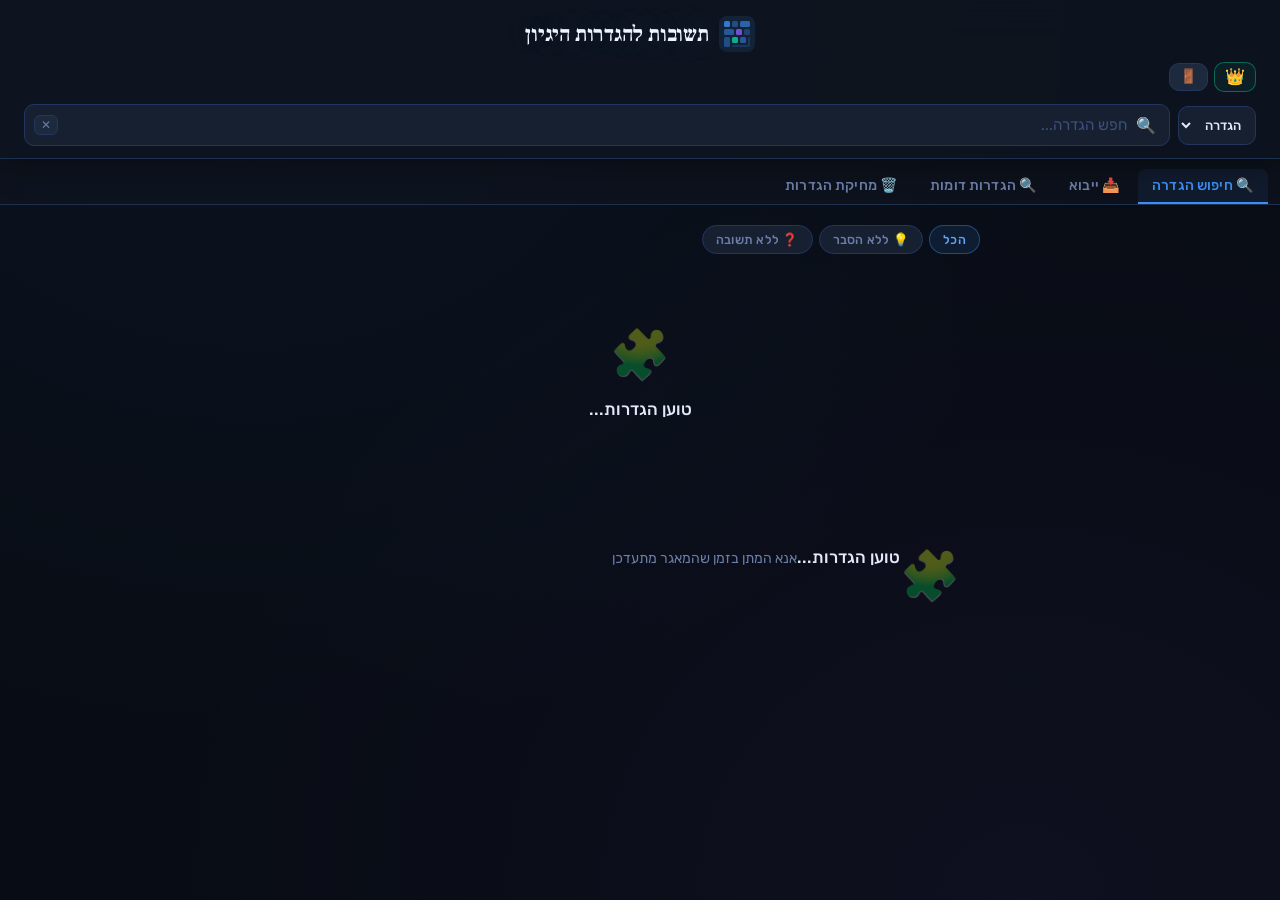
==== commit 205ceb92: "Update index.html" ====
--- a/index.html
+++ b/index.html
@@ -99,6737 +99,11 @@
     </div>
     <div class="results-info" id="resultsInfo" style="display: block;">מוצגים <span class="highlight">541</span> הגדרות מתוך: <span class="highlight">541</span></div>
     <div id="cardsList">
-      <div class="card" style="animation-delay:0s">
-        <div class="card-header">
-          <div class="card-definition">"יופי של פרצוף" – הם מלקקים</div>
-          <div class="card-meta">
-            <span class="tag tag-letters">6</span>
-            
-          </div>
-        </div>
-        <div class="card-solution">◈ חנפנים</div>
-        <div class="card-divider"></div><div class="card-explanation">1. יופי = חן 2. פרצוף = פנים</div>
-        
-      </div>
-    
-      <div class="card" style="animation-delay:0.03s">
-        <div class="card-header">
-          <div class="card-definition">"ירים" ביוב לילדים קטנים (מ)</div>
-          <div class="card-meta">
-            <span class="tag tag-letters">5</span>
-            
-          </div>
-        </div>
-        <div class="card-solution">◈ לא עוד</div>
-        
-        
-      </div>
-    
-      <div class="card" style="animation-delay:0.06s">
-        <div class="card-header">
-          <div class="card-definition">1. האריה נראה אפס? זה הרבה מאוד</div>
-          <div class="card-meta">
-            <span class="tag tag-letters">5</span>
-            
-          </div>
-        </div>
-        <div class="card-solution">◈ סימבה</div>
-        <div class="card-divider"></div><div class="card-explanation">ס + ימבה(סלנג)</div>
-        
-      </div>
-    
-      <div class="card" style="animation-delay:0.09s">
-        <div class="card-header">
-          <div class="card-definition">1. החבל ברשותך? 2. ברשותך נמצא החבל</div>
-          <div class="card-meta">
-            <span class="tag tag-letters">4</span>
-            
-          </div>
-        </div>
-        <div class="card-solution">◈ לכיש</div>
-        <div class="card-divider"></div><div class="card-explanation">לכ יש</div>
-        
-      </div>
-    
-      <div class="card" style="animation-delay:0.12s">
-        <div class="card-header">
-          <div class="card-definition">אבשלום קור למשל, איך הוא מרדים את הממציא?</div>
-          <div class="card-meta">
-            <span class="tag tag-letters">4</span>
-            
-          </div>
-        </div>
-        <div class="card-solution">◈ בלשן</div>
-        <div class="card-divider"></div><div class="card-explanation">בֵּל, שן!</div>
-        
-      </div>
-    
-      <div class="card" style="animation-delay:0.15s">
-        <div class="card-header">
-          <div class="card-definition">אדישות של פסיכולוגים צבאיים אפשר למצוא באטליז (מ)</div>
-          <div class="card-meta">
-            <span class="tag tag-letters">8</span>
-            
-          </div>
-        </div>
-        <div class="card-solution">◈ קורקבנים</div>
-        <div class="card-divider"></div><div class="card-explanation">קור קב"נים</div>
-        
-      </div>
-    
-      <div class="card" style="animation-delay:0.18s">
-        <div class="card-header">
-          <div class="card-definition">אוטו פנאי? (עפ"י אמיל אוחנה ואבנר קלמר)</div>
-          <div class="card-meta">
-            <span class="tag tag-letters">4,4</span>
-            
-          </div>
-        </div>
-        <div class="card-solution">◈ פיאט אונו</div>
-        <div class="card-divider"></div><div class="card-explanation">אנגרם של 'אוטו פנאי' (אנגרם שמגדיר את עצמו)</div>
-        
-      </div>
-    
-      <div class="card" style="animation-delay:0.21s">
-        <div class="card-header">
-          <div class="card-definition">אולי זאת אסתר מהשכונה הירושלמית (מ)</div>
-          <div class="card-meta">
-            <span class="tag tag-letters">5</span>
-            
-          </div>
-        </div>
-        <div class="card-solution">◈ מגילה</div>
-        <div class="card-divider"></div><div class="card-explanation">1. מגילת אסתר 2. מ-גילה</div>
-        
-      </div>
-    
-      <div class="card" style="animation-delay:0.24s">
-        <div class="card-header">
-          <div class="card-definition">אורח בעל מפעל</div>
-          <div class="card-meta">
-            <span class="tag tag-letters">4</span>
-            
-          </div>
-        </div>
-        <div class="card-solution">◈ חיים</div>
-        <div class="card-divider"></div><div class="card-explanation">מילה משותפת: אורח חיים, בעל חיים, מפעל חיים</div>
-        
-      </div>
-    
-      <div class="card" style="animation-delay:0.27s">
-        <div class="card-header">
-          <div class="card-definition">אחד גבוה ונהדר למד בחזרה שיר של ריטה</div>
-          <div class="card-meta">
-            <span class="tag tag-letters">3,4</span>
-            
-          </div>
-        </div>
-        <div class="card-solution">◈ לאלף נמר</div>
-        
-        
-      </div>
-    
-      <div class="card" style="animation-delay:0.3s">
-        <div class="card-header">
-          <div class="card-definition">אחראי על היין באפריקה</div>
-          <div class="card-meta">
-            <span class="tag tag-letters">6</span>
-            
-          </div>
-        </div>
-        <div class="card-solution">◈ סומליה</div>
-        <div class="card-divider"></div><div class="card-explanation">1. סוֹמֶלְיֶה = האחראי על הגשת היין במסעדה 2. סוֹמַלְיָה = מדינה באפריקה</div>
-        
-      </div>
-    
-      <div class="card" style="animation-delay:0.3s">
-        <div class="card-header">
-          <div class="card-definition">אחרי 40 הוא עוזב את העבודה, זה ברור (מ)</div>
-          <div class="card-meta">
-            <span class="tag tag-letters">5</span>
-            
-          </div>
-        </div>
-        <div class="card-solution">◈ מפורש</div>
-        
-        
-      </div>
-    
-      <div class="card" style="animation-delay:0.3s">
-        <div class="card-header">
-          <div class="card-definition">אחרי הניצחון השאיר את הרכב במטבח</div>
-          <div class="card-meta">
-            <span class="tag tag-letters">5</span>
-            
-          </div>
-        </div>
-        <div class="card-solution">◈ מטחנה</div>
-        <div class="card-divider"></div><div class="card-explanation">מט + חנה</div>
-        
-      </div>
-    
-      <div class="card" style="animation-delay:0.3s">
-        <div class="card-header">
-          <div class="card-definition">אחרי כל הגדרה, לא יהיה מספר אותיות, המספר של האותיות יהיה במיקום המתאים לו</div>
-          <div class="card-meta">
-            
-            
-          </div>
-        </div>
-        <div class="card-solution">◈ <span style="color:var(--danger);font-size:0.9rem;font-family:Rubik,sans-serif;font-weight:400">ללא תשובה</span></div>
-        
-        
-      </div>
-    
-      <div class="card" style="animation-delay:0.3s">
-        <div class="card-header">
-          <div class="card-definition">אחרי שהוציא להורג מצא שם פרחים</div>
-          <div class="card-meta">
-            <span class="tag tag-letters">5</span>
-            
-          </div>
-        </div>
-        <div class="card-solution">◈ משתלה</div>
-        <div class="card-divider"></div><div class="card-explanation">מְשִׁ-תָּלָה</div>
-        
-      </div>
-    
-      <div class="card" style="animation-delay:0.3s">
-        <div class="card-header">
-          <div class="card-definition">איבד את השיער שנוצר מרוב קור</div>
-          <div class="card-meta">
-            <span class="tag tag-letters">3</span>
-            
-          </div>
-        </div>
-        <div class="card-solution">◈ קרח</div>
-        <div class="card-divider"></div><div class="card-explanation">קֵרֵח/ קֶרַח</div>
-        
-      </div>
-    
-      <div class="card" style="animation-delay:0.3s">
-        <div class="card-header">
-          <div class="card-definition">איזה כוכב קולנוע זורק מוט הפוך?</div>
-          <div class="card-meta">
-            <span class="tag tag-letters">3,4</span>
-            
-          </div>
-        </div>
-        <div class="card-solution">◈ טום קרוז</div>
-        
-        
-      </div>
-    
-      <div class="card" style="animation-delay:0.3s">
-        <div class="card-header">
-          <div class="card-definition">איזה כוכב קולנוע זורק מוט הפוך? (3,4)</div>
-          <div class="card-meta">
-            <span class="tag tag-letters">3,4</span>
-            
-          </div>
-        </div>
-        <div class="card-solution">◈ טום קרוז</div>
-        
-        
-      </div>
-    
-      <div class="card" style="animation-delay:0.3s">
-        <div class="card-header">
-          <div class="card-definition">איזה מותק, הוא צבע דלת (מ)</div>
-          <div class="card-meta">
-            <span class="tag tag-letters">4</span>
-            
-          </div>
-        </div>
-        <div class="card-solution">◈ חומד</div>
-        
-        
-      </div>
-    
-      <div class="card" style="animation-delay:0.3s">
-        <div class="card-header">
-          <div class="card-definition">איזה סולם מביא מרפא?</div>
-          <div class="card-meta">
-            <span class="tag tag-letters">4</span>
-            
-          </div>
-        </div>
-        <div class="card-solution">◈ מזור</div>
-        <div class="card-divider"></div><div class="card-explanation">סולם מז'ור במוזיקה קלאסית תו מחיר = תג "ציטוט"= אנגרם</div>
-        
-      </div>
-    
-      <div class="card" style="animation-delay:0.3s">
-        <div class="card-header">
-          <div class="card-definition">איזה סירופ אפשר להחזיר לילדים?</div>
-          <div class="card-meta">
-            <span class="tag tag-letters">3</span>
-            
-          </div>
-        </div>
-        <div class="card-solution">◈ פטל</div>
-        <div class="card-divider"></div><div class="card-explanation">הפוך: לטף</div>
-        
-      </div>
-    
-      <div class="card" style="animation-delay:0.3s">
-        <div class="card-header">
-          <div class="card-definition">איזה תפוז יש במבצע?</div>
-          <div class="card-meta">
-            <span class="tag tag-letters">4</span>
-            
-          </div>
-        </div>
-        <div class="card-solution">◈ סיני</div>
-        <div class="card-divider"></div><div class="card-explanation">1. תפוז סיני 2. מבצע סיני</div>
-        
-      </div>
-    
-      <div class="card" style="animation-delay:0.3s">
-        <div class="card-header">
-          <div class="card-definition">איזו כמות בדיוק מקבלים מהמשיח? (מ)</div>
-          <div class="card-meta">
-            <span class="tag tag-letters">5</span>
-            
-          </div>
-        </div>
-        <div class="card-solution">◈ מינון</div>
-        <div class="card-divider"></div><div class="card-explanation">מ-ינון</div>
-        
-      </div>
-    
-      <div class="card" style="animation-delay:0.3s">
-        <div class="card-header">
-          <div class="card-definition">איזו מכונית הוא נשבע להציג במוזיאון?</div>
-          <div class="card-meta">
-            <span class="tag tag-letters">7</span>
-            
-          </div>
-        </div>
-        <div class="card-solution">◈ לנדרובר</div>
-        <div class="card-divider"></div><div class="card-explanation">נדר בתוך לובר</div>
-        
-      </div>
-    
-      <div class="card" style="animation-delay:0.3s">
-        <div class="card-header">
-          <div class="card-definition">איך אפשר לענות בהמה באירופה?</div>
-          <div class="card-meta">
-            <span class="tag tag-letters">4</span>
-            <span class="tag tag-type">דו"ש</span>
-          </div>
-        </div>
-        <div class="card-solution">◈ ספרד</div>
-        
-        
-      </div>
-    
-      <div class="card" style="animation-delay:0.3s">
-        <div class="card-header">
-          <div class="card-definition">איך מגרשים חתולה שהוסיפה יופי?</div>
-          <div class="card-meta">
-            <span class="tag tag-letters">5</span>
-            
-          </div>
-        </div>
-        <div class="card-solution">◈ קישטה</div>
-        <div class="card-divider"></div><div class="card-explanation">הוסיפה קישוטים = קישטה</div>
-        
-      </div>
-    
-      <div class="card" style="animation-delay:0.3s">
-        <div class="card-header">
-          <div class="card-definition">איך נפרדים מבהמה צעירה שעשתה פדיחות? (מ)</div>
-          <div class="card-meta">
-            <span class="tag tag-letters">5</span>
-            
-          </div>
-        </div>
-        <div class="card-solution">◈ ביישה</div>
-        <div class="card-divider"></div><div class="card-explanation">ביי שה!</div>
-        
-      </div>
-    
-      <div class="card" style="animation-delay:0.3s">
-        <div class="card-header">
-          <div class="card-definition">איך שמתחיל יום הכיפורים, למשל, אתה צריך לסלוח (מ)</div>
-          <div class="card-meta">
-            
-            
-          </div>
-        </div>
-        <div class="card-solution">◈ תמחול</div>
-        <div class="card-divider"></div><div class="card-explanation">תם חול</div>
-        
-      </div>
-    
-      <div class="card" style="animation-delay:0.3s">
-        <div class="card-header">
-          <div class="card-definition">איך תוכלי להרגיש שכבר נכנסה השבת?</div>
-          <div class="card-meta">
-            <span class="tag tag-letters">5</span>
-            
-          </div>
-        </div>
-        <div class="card-solution">◈ תמששי</div>
-        <div class="card-divider"></div><div class="card-explanation">נכנסה השבת = תם (יום) ששי</div>
-        
-      </div>
-    
-      <div class="card" style="animation-delay:0.3s">
-        <div class="card-header">
-          <div class="card-definition">אין דרך חזרה בהורדת הטמפרטורות שמגיעות מהשמש</div>
-          <div class="card-meta">
-            <span class="tag tag-letters">3,4</span>
-            
-          </div>
-        </div>
-        <div class="card-solution">◈ קרני אור</div>
-        <div class="card-divider"></div><div class="card-explanation">1. אין בקריאה הפוכה = ניא 2. ניא בתוך קרור שאלה בדרך כלל יש בעיר אוניברסיטה(5) תשובה ברגיל הסבר בר"ג יל</div>
-        
-      </div>
-    
-      <div class="card" style="animation-delay:0.3s">
-        <div class="card-header">
-          <div class="card-definition">אין דרך חזרה בהורדת הטמפרטורות שמגיעות מהשמש (3,4)</div>
-          <div class="card-meta">
-            <span class="tag tag-letters">3,4</span>
-            
-          </div>
-        </div>
-        <div class="card-solution">◈ קרני אור</div>
-        <div class="card-divider"></div><div class="card-explanation">1. אין בקריאה הפוכה = ניא 2. ניא בתוך קרור שאלה בדרך כלל יש בעיר אוניברסיטה(5) תשובה ברגיל הסבר בר"ג יל</div>
-        
-      </div>
-    
-      <div class="card" style="animation-delay:0.3s">
-        <div class="card-header">
-          <div class="card-definition">אין כלום במערכת הפעלה לשני המינים</div>
-          <div class="card-meta">
-            <span class="tag tag-letters">7</span>
-            <span class="tag tag-type">דו"ש</span>
-          </div>
-        </div>
-        <div class="card-solution">◈ יוניסקס</div>
-        
-        
-      </div>
-    
-      <div class="card" style="animation-delay:0.3s">
-        <div class="card-header">
-          <div class="card-definition">אין להם כל בעיה להפוך נוזל לירק (מ)</div>
-          <div class="card-meta">
-            <span class="tag tag-letters">7</span>
-            
-          </div>
-        </div>
-        <div class="card-solution">◈ מושלמים</div>
-        <div class="card-divider"></div><div class="card-explanation">הפוך: מים ל-שום</div>
-        
-      </div>
-    
-      <div class="card" style="animation-delay:0.3s">
-        <div class="card-header">
-          <div class="card-definition">אינו ממלא, אבל מעשי</div>
-          <div class="card-meta">
-            
-            
-          </div>
-        </div>
-        <div class="card-solution">◈ דרור קרן</div>
-        
-        
-      </div>
-    
-      <div class="card" style="animation-delay:0.3s">
-        <div class="card-header">
-          <div class="card-definition">איפה אפשר לבלות פה החודש?</div>
-          <div class="card-meta">
-            <span class="tag tag-letters">3</span>
-            
-          </div>
-        </div>
-        <div class="card-solution">◈ פאב</div>
-        <div class="card-divider"></div><div class="card-explanation">פ' + (חודש) אב</div>
-        
-      </div>
-    
-      <div class="card" style="animation-delay:0.3s">
-        <div class="card-header">
-          <div class="card-definition">איש הטלוויזיה נולד נשי</div>
-          <div class="card-meta">
-            <span class="tag tag-letters">5,2</span>
-            
-          </div>
-        </div>
-        <div class="card-solution">◈ דן שילון</div>
-        
-        
-      </div>
-    
-      <div class="card" style="animation-delay:0.3s">
-        <div class="card-header">
-          <div class="card-definition">איש הטלוויזיה נולד נשי (5,2)</div>
-          <div class="card-meta">
-            <span class="tag tag-letters">5,2</span>
-            
-          </div>
-        </div>
-        <div class="card-solution">◈ דן שילון</div>
-        
-        
-      </div>
-    
-      <div class="card" style="animation-delay:0.3s">
-        <div class="card-header">
-          <div class="card-definition">איש צבא תחב אישור מחלה לעמוד מים</div>
-          <div class="card-meta">
-            <span class="tag tag-letters">3</span>
-            
-          </div>
-        </div>
-        <div class="card-solution">◈ נגד</div>
-        <div class="card-divider"></div><div class="card-explanation">ג' בתוך נד</div>
-        
-      </div>
-    
-      <div class="card" style="animation-delay:0.3s">
-        <div class="card-header">
-          <div class="card-definition">אכזריות של בן אדם עלולה להדיר שינה</div>
-          <div class="card-meta">
-            <span class="tag tag-letters">5</span>
-            
-          </div>
-        </div>
-        <div class="card-solution">◈ כפתור</div>
-        
-        
-      </div>
-    
-      <div class="card" style="animation-delay:0.3s">
-        <div class="card-header">
-          <div class="card-definition">אם מבלבלים את הנגרים זה יכול לגרום כאב ראש</div>
-          <div class="card-meta">
-            <span class="tag tag-letters">6</span>
-            
-          </div>
-        </div>
-        <div class="card-solution">◈ מיגרנה</div>
-        <div class="card-divider"></div><div class="card-explanation">אנגרם של 'הנגרים'</div>
-        
-      </div>
-    
-      <div class="card" style="animation-delay:0.3s">
-        <div class="card-header">
-          <div class="card-definition">אם תבלבל את המוח תקבל תשלומים</div>
-          <div class="card-meta">
-            <span class="tag tag-letters">6</span>
-            
-          </div>
-        </div>
-        <div class="card-solution">◈ המחאות</div>
-        <div class="card-divider"></div><div class="card-explanation">בלבול האותיות של 'את המוח'</div>
-        
-      </div>
-    
-      <div class="card" style="animation-delay:0.3s">
-        <div class="card-header">
-          <div class="card-definition">אם תהפכו חומר גמיש הוא יתפוגג</div>
-          <div class="card-meta">
-            <span class="tag tag-letters">4</span>
-            
-          </div>
-        </div>
-        <div class="card-solution">◈ ימוג</div>
-        
-        
-      </div>
-    
-      <div class="card" style="animation-delay:0.3s">
-        <div class="card-header">
-          <div class="card-definition">אמורים לייצג גם בבגדי צבא</div>
-          <div class="card-meta">
-            <span class="tag tag-letters">6</span>
-            
-          </div>
-        </div>
-        <div class="card-solution">◈ <span style="color:var(--danger);font-size:0.9rem;font-family:Rubik,sans-serif;font-weight:400">ללא תשובה</span></div>
-        
-        
-      </div>
-    
-      <div class="card" style="animation-delay:0.3s">
-        <div class="card-header">
-          <div class="card-definition">אמן האשליות ביצע מעקב באור</div>
-          <div class="card-meta">
-            <span class="tag tag-letters">3,4</span>
-            
-          </div>
-        </div>
-        <div class="card-solution">◈ אורי גלר</div>
-        <div class="card-divider"></div><div class="card-explanation">ריגל בתוך אור</div>
-        
-      </div>
-    
-      <div class="card" style="animation-delay:0.3s">
-        <div class="card-header">
-          <div class="card-definition">אמן האשליות ביצע מעקב באור (3,4)</div>
-          <div class="card-meta">
-            <span class="tag tag-letters">3,4</span>
-            
-          </div>
-        </div>
-        <div class="card-solution">◈ אורי גלר</div>
-        <div class="card-divider"></div><div class="card-explanation">ריגל בתוך אור</div>
-        
-      </div>
-    
-      <div class="card" style="animation-delay:0.3s">
-        <div class="card-header">
-          <div class="card-definition">אמרי בדיוק מאיזה סוג הלוחם בכיבוש</div>
-          <div class="card-meta">
-            <span class="tag tag-letters">6</span>
-            
-          </div>
-        </div>
-        <div class="card-solution">◈ פרטיזן</div>
-        
-        
-      </div>
-    
-      <div class="card" style="animation-delay:0.3s">
-        <div class="card-header">
-          <div class="card-definition">אני כבר לא צריך חלב אם, זה מסורבל</div>
-          <div class="card-meta">
-            <span class="tag tag-letters">6</span>
-            
-          </div>
-        </div>
-        <div class="card-solution">◈ גמלוני</div>
-        <div class="card-divider"></div><div class="card-explanation">1. גמלו אותי = גמלוני 2. מסורבל = גמלוני</div>
-        
-      </div>
-    
-      <div class="card" style="animation-delay:0.3s">
-        <div class="card-header">
-          <div class="card-definition">אני נושא תו מחיר ליד שוהם</div>
-          <div class="card-meta">
-            <span class="tag tag-letters">4,3</span>
-            
-          </div>
-        </div>
-        <div class="card-solution">◈ בית עריף</div>
-        
-        
-      </div>
-    
-      <div class="card" style="animation-delay:0.3s">
-        <div class="card-header">
-          <div class="card-definition">אני נושא תו מחיר ליד שוהם (4,3)</div>
-          <div class="card-meta">
-            <span class="tag tag-letters">4,3</span>
-            
-          </div>
-        </div>
-        <div class="card-solution">◈ בית עריף</div>
-        
-        
-      </div>
-    
-      <div class="card" style="animation-delay:0.3s">
-        <div class="card-header">
-          <div class="card-definition">אסד אולי פה שוב? איזה מין ניצחון זה?</div>
-          <div class="card-meta">
-            <span class="tag tag-letters">5</span>
-            
-          </div>
-        </div>
-        <div class="card-solution">◈ פירום</div>
-        
-        
-      </div>
-    
-      <div class="card" style="animation-delay:0.3s">
-        <div class="card-header">
-          <div class="card-definition">אסטרולוג המום אחרי שקיבל מכות</div>
-          <div class="card-meta">
-            <span class="tag tag-letters">6,4</span>
-            
-          </div>
-        </div>
-        <div class="card-solution">◈ רואה כוכבים</div>
-        <div class="card-divider"></div><div class="card-explanation">- סלנג</div>
-        
-      </div>
-    
-      <div class="card" style="animation-delay:0.3s">
-        <div class="card-header">
-          <div class="card-definition">אסטרולוג המום אחרי שקיבל מכות (6,4)</div>
-          <div class="card-meta">
-            <span class="tag tag-letters">6,4</span>
-            
-          </div>
-        </div>
-        <div class="card-solution">◈ רואה כוכבים</div>
-        <div class="card-divider"></div><div class="card-explanation">- סלנג</div>
-        
-      </div>
-    
-      <div class="card" style="animation-delay:0.3s">
-        <div class="card-header">
-          <div class="card-definition">אסם תקבל פחד במה</div>
-          <div class="card-meta">
-            <span class="tag tag-letters">6</span>
-            
-          </div>
-        </div>
-        <div class="card-solution">◈ ממגורה</div>
-        
-        
-      </div>
-    
-      <div class="card" style="animation-delay:0.3s">
-        <div class="card-header">
-          <div class="card-definition">אסף עצים כל הדרך ממסוף רדינג</div>
-          <div class="card-meta">
-            <span class="tag tag-letters">4</span>
-            
-          </div>
-        </div>
-        <div class="card-solution">◈ קושש</div>
-        <div class="card-divider"></div><div class="card-explanation">קו שש (קו האוטובוס שיוצא ממסוף רדינג)</div>
-        
-      </div>
-    
-      <div class="card" style="animation-delay:0.3s">
-        <div class="card-header">
-          <div class="card-definition">אסתר המשוררת יוצאת, חיים הסופר חוזר</div>
-          <div class="card-meta">
-            <span class="tag tag-letters">3</span>
-            
-          </div>
-        </div>
-        <div class="card-solution">◈ ראב</div>
-        
-        
-      </div>
-    
-      <div class="card" style="animation-delay:0.3s">
-        <div class="card-header">
-          <div class="card-definition">אף אחד לא נצפה במיתולוגיה היוונית?</div>
-          <div class="card-meta">
-            <span class="tag tag-letters">5</span>
-            
-          </div>
-        </div>
-        <div class="card-solution">◈ דינמו</div>
-        
-        
-      </div>
-    
-      <div class="card" style="animation-delay:0.3s">
-        <div class="card-header">
-          <div class="card-definition">אפריקאית עולה כדי שיהיה טעם (מ)</div>
-          <div class="card-meta">
-            <span class="tag tag-letters">5</span>
-            
-          </div>
-        </div>
-        <div class="card-solution">◈ ננדוד</div>
-        
-        
-      </div>
-    
-      <div class="card" style="animation-delay:0.3s">
-        <div class="card-header">
-          <div class="card-definition">אפשר למצוא אותה במזרק בצבא</div>
-          <div class="card-meta">
-            <span class="tag tag-letters">3</span>
-            
-          </div>
-        </div>
-        <div class="card-solution">◈ מחט</div>
-        <div class="card-divider"></div><div class="card-explanation">מחט / מח"ט</div>
-        
-      </div>
-    
-      <div class="card" style="animation-delay:0.3s">
-        <div class="card-header">
-          <div class="card-definition">אפשר לסובב גם לאחור</div>
-          <div class="card-meta">
-            <span class="tag tag-letters">5</span>
-            
-          </div>
-        </div>
-        <div class="card-solution">◈ לגלגל</div>
-        <div class="card-divider"></div><div class="card-explanation">פלינדרום (נקרא אותו דבר גם הפוך)</div>
-        
-      </div>
-    
-      <div class="card" style="animation-delay:0.3s">
-        <div class="card-header">
-          <div class="card-definition">את הדגל אתה חיפשת או היא?</div>
-          <div class="card-meta">
-            <span class="tag tag-letters">5</span>
-            
-          </div>
-        </div>
-        <div class="card-solution">◈ <span style="color:var(--danger);font-size:0.9rem;font-family:Rubik,sans-serif;font-weight:400">ללא תשובה</span></div>
-        
-        
-      </div>
-    
-      <div class="card" style="animation-delay:0.3s">
-        <div class="card-header">
-          <div class="card-definition">אתנהג כמו כבשה או נחש</div>
-          <div class="card-meta">
-            <span class="tag tag-letters">4</span>
-            
-          </div>
-        </div>
-        <div class="card-solution">◈ אפעה</div>
-        <div class="card-divider"></div><div class="card-explanation">1. הכבשה פועה 2. אפעה - סוג של נחש</div>
-        
-      </div>
-    
-      <div class="card" style="animation-delay:0.3s">
-        <div class="card-header">
-          <div class="card-definition">באולימפיאדה עבר למעלה במהירות של כלי שיט (3,3)</div>
-          <div class="card-meta">
-            <span class="tag tag-letters">3,3</span>
-            
-          </div>
-        </div>
-        <div class="card-solution">◈ קרב עשר</div>
-        
-        
-      </div>
-    
-      <div class="card" style="animation-delay:0.3s">
-        <div class="card-header">
-          <div class="card-definition">באיזה סולם מוזיקלי משחק הרב?</div>
-          <div class="card-meta">
-            <span class="tag tag-letters">5,2</span>
-            
-          </div>
-        </div>
-        <div class="card-solution">◈ דו מינור</div>
-        <div class="card-divider"></div><div class="card-explanation">1. מִשחָק = דומינו 2. הרב = ר' 3. דו מינור = סולם מוזיקלי</div>
-        
-      </div>
-    
-      <div class="card" style="animation-delay:0.3s">
-        <div class="card-header">
-          <div class="card-definition">באיזה סולם מוזיקלי משחק הרב? (5,2)</div>
-          <div class="card-meta">
-            <span class="tag tag-letters">5,2</span>
-            
-          </div>
-        </div>
-        <div class="card-solution">◈ דו מינור</div>
-        <div class="card-divider"></div><div class="card-explanation">1. מִשחָק = דומינו 2. הרב = ר' 3. דו מינור = סולם מוזיקלי</div>
-        
-      </div>
-    
-      <div class="card" style="animation-delay:0.3s">
-        <div class="card-header">
-          <div class="card-definition">באיזו מצלמה בדקו ליתר ביטחון?</div>
-          <div class="card-meta">
-            <span class="tag tag-letters">5</span>
-            
-          </div>
-        </div>
-        <div class="card-solution">◈ וידאו</div>
-        <div class="card-divider"></div><div class="card-explanation">1. מצלמת וידאו 2. בדקו ליתר ביטחון = וידאו</div>
-        
-      </div>
-    
-      <div class="card" style="animation-delay:0.3s">
-        <div class="card-header">
-          <div class="card-definition">באיזו עיר הוא לא סיים את המסלול?</div>
-          <div class="card-meta">
-            <span class="tag tag-letters">3</span>
-            
-          </div>
-        </div>
-        <div class="card-solution">◈ עזב</div>
-        
-        
-      </div>
-    
-      <div class="card" style="animation-delay:0.3s">
-        <div class="card-header">
-          <div class="card-definition">באיזו שירה מצוין ניצחון של מאפינר?</div>
-          <div class="card-meta">
-            <span class="tag tag-letters">7</span>
-            
-          </div>
-        </div>
-        <div class="card-solution">◈ וילנסקי</div>
-        <div class="card-divider"></div><div class="card-explanation">וי+לנסקי</div>
-        
-      </div>
-    
-      <div class="card" style="animation-delay:0.3s">
-        <div class="card-header">
-          <div class="card-definition">באמצע השבוע ימונה לשליט השר לשעבר</div>
-          <div class="card-meta">
-            <span class="tag tag-letters">5,3</span>
-            
-          </div>
-        </div>
-        <div class="card-solution">◈ יום שלישי</div>
-        
-        
-      </div>
-    
-      <div class="card" style="animation-delay:0.3s">
-        <div class="card-header">
-          <div class="card-definition">באמצע השבוע ימונה לשליט השר לשעבר (5,3)</div>
-          <div class="card-meta">
-            <span class="tag tag-letters">5,3</span>
-            
-          </div>
-        </div>
-        <div class="card-solution">◈ יום שלישי</div>
-        
-        
-      </div>
-    
-      <div class="card" style="animation-delay:0.3s">
-        <div class="card-header">
-          <div class="card-definition">בבסיס שלו הוא יכול להיות חרוץ</div>
-          <div class="card-meta">
-            <span class="tag tag-letters">5</span>
-            
-          </div>
-        </div>
-        <div class="card-solution">◈ <span style="color:var(--danger);font-size:0.9rem;font-family:Rubik,sans-serif;font-weight:400">ללא תשובה</span></div>
-        
-        
-      </div>
-    
-      <div class="card" style="animation-delay:0.3s">
-        <div class="card-header">
-          <div class="card-definition">בבריכה אפשר לראות אותו מכה</div>
-          <div class="card-meta">
-            <span class="tag tag-letters">4</span>
-            
-          </div>
-        </div>
-        <div class="card-solution">◈ שחין</div>
-        
-        
-      </div>
-    
-      <div class="card" style="animation-delay:0.3s">
-        <div class="card-header">
-          <div class="card-definition">בדקו פעם איזה סלט כזה</div>
-          <div class="card-meta">
-            <span class="tag tag-letters">6</span>
-            
-          </div>
-        </div>
-        <div class="card-solution">◈ ניסואז</div>
-        
-        
-      </div>
-    
-      <div class="card" style="animation-delay:0.3s">
-        <div class="card-header">
-          <div class="card-definition">בדרך חזרה עשה אולי כמו כלב שהיה במים</div>
-          <div class="card-meta">
-            <span class="tag tag-letters">4</span>
-            
-          </div>
-        </div>
-        <div class="card-solution">◈ <span style="color:var(--danger);font-size:0.9rem;font-family:Rubik,sans-serif;font-weight:400">ללא תשובה</span></div>
-        
-        
-      </div>
-    
-      <div class="card" style="animation-delay:0.3s">
-        <div class="card-header">
-          <div class="card-definition">בהמה שלי כבר לא צ'ילבה</div>
-          <div class="card-meta">
-            <span class="tag tag-letters">6</span>
-            
-          </div>
-        </div>
-        <div class="card-solution">◈ השלימה</div>
-        <div class="card-divider"></div><div class="card-explanation">שלי בתוך 'המה'</div>
-        
-      </div>
-    
-      <div class="card" style="animation-delay:0.3s">
-        <div class="card-header">
-          <div class="card-definition">בהמשך תמצאו את המתנה שעזרה לפרחים של מירן</div>
-          <div class="card-meta">
-            <span class="tag tag-letters">6</span>
-            
-          </div>
-        </div>
-        <div class="card-solution">◈ כדלהלן</div>
-        
-        
-      </div>
-    
-      <div class="card" style="animation-delay:0.3s">
-        <div class="card-header">
-          <div class="card-definition">בוודאות גמורה נטרפו בהם אלף (3,3)</div>
-          <div class="card-meta">
-            <span class="tag tag-letters">3,3</span>
-            
-          </div>
-        </div>
-        <div class="card-solution">◈ בפה מלא</div>
-        <div class="card-divider"></div><div class="card-explanation">אנגרם של 'בהם אלף'</div>
-        
-      </div>
-    
-      <div class="card" style="animation-delay:0.3s">
-        <div class="card-header">
-          <div class="card-definition">בונוסים יכולים לעשות רעש</div>
-          <div class="card-meta">
-            <span class="tag tag-letters">6</span>
-            
-          </div>
-        </div>
-        <div class="card-solution">◈ צופרים</div>
-        <div class="card-divider"></div><div class="card-explanation">צ'ופרים / צופרים</div>
-        
-      </div>
-    
-      <div class="card" style="animation-delay:0.3s">
-        <div class="card-header">
-          <div class="card-definition">בזנב הכבשה יש פס בצורת ביצה</div>
-          <div class="card-meta">
-            <span class="tag tag-letters">6</span>
-            
-          </div>
-        </div>
-        <div class="card-solution">◈ אליפסה</div>
-        <div class="card-divider"></div><div class="card-explanation">פס בתוך אליה</div>
-        
-      </div>
-    
-      <div class="card" style="animation-delay:0.3s">
-        <div class="card-header">
-          <div class="card-definition">בחרת עיר? איזו שנינות!</div>
-          <div class="card-meta">
-            <span class="tag tag-letters">6</span>
-            
-          </div>
-        </div>
-        <div class="card-solution">◈ חריפות</div>
-        <div class="card-divider"></div><div class="card-explanation">העיר 'יפו' בתוך 'חרת'</div>
-        
-      </div>
-    
-      <div class="card" style="animation-delay:0.3s">
-        <div class="card-header">
-          <div class="card-definition">ביוטיוב אפשר לראות: טוראי בהתחלה מגיע בדרגת קצונה</div>
-          <div class="card-meta">
-            <span class="tag tag-letters">5</span>
-            
-          </div>
-        </div>
-        <div class="card-solution">◈ סרטון</div>
-        
-        
-      </div>
-    
-      <div class="card" style="animation-delay:0.3s">
-        <div class="card-header">
-          <div class="card-definition">ביום כיפור מבקשים: תעלה!</div>
-          <div class="card-meta">
-            <span class="tag tag-letters">5</span>
-            
-          </div>
-        </div>
-        <div class="card-solution">◈ מחילה</div>
-        <div class="card-divider"></div><div class="card-explanation">1. מבקשים מחילה (סליחה) 2. מחילה = תְּעָלָה</div>
-        
-      </div>
-    
-      <div class="card" style="animation-delay:0.3s">
-        <div class="card-header">
-          <div class="card-definition">בכוורת יש קוף? יש להפסיק את העסקתו</div>
-          <div class="card-meta">
-            <span class="tag tag-letters">5</span>
-            
-          </div>
-        </div>
-        <div class="card-solution">◈ קלפטר</div>
-        <div class="card-divider"></div><div class="card-explanation">1. ק' לפטֵר 2. יצחק קלפטר ז"ל מלהקת 'כוורת'</div>
-        
-      </div>
-    
-      <div class="card" style="animation-delay:0.3s">
-        <div class="card-header">
-          <div class="card-definition">בכל מחשב משהו זז בפנים (מ) (ש)</div>
-          <div class="card-meta">
-            <span class="tag tag-letters">5</span>
-            
-          </div>
-        </div>
-        <div class="card-solution">◈ תוכנה</div>
-        <div class="card-divider"></div><div class="card-explanation">נשמע כמו: תוך נע</div>
-        
-      </div>
-    
-      <div class="card" style="animation-delay:0.3s">
-        <div class="card-header">
-          <div class="card-definition">בלע משור מראש</div>
-          <div class="card-meta">
-            <span class="tag tag-letters">5</span>
-            
-          </div>
-        </div>
-        <div class="card-solution">◈ למפרע</div>
-        
-        
-      </div>
-    
-      <div class="card" style="animation-delay:0.3s">
-        <div class="card-header">
-          <div class="card-definition">במה יתווכחו עם השופט ב'משחקי השף'?</div>
-          <div class="card-meta">
-            <span class="tag tag-letters">4,6</span>
-            
-          </div>
-        </div>
-        <div class="card-solution">◈ מירי בוהדנה</div>
-        
-        
-      </div>
-    
-      <div class="card" style="animation-delay:0.3s">
-        <div class="card-header">
-          <div class="card-definition">במסך המחשב רואים זמר עם תיקים</div>
-          <div class="card-meta">
-            <span class="tag tag-letters">7</span>
-            
-          </div>
-        </div>
-        <div class="card-solution">◈ פיקסלים</div>
-        <div class="card-divider"></div><div class="card-explanation">(צביקה) פיק + סלים</div>
-        
-      </div>
-    
-      <div class="card" style="animation-delay:0.3s">
-        <div class="card-header">
-          <div class="card-definition">במצב של תיקו השופט מקפיד במיוחד</div>
-          <div class="card-meta">
-            <span class="tag tag-letters">4</span>
-            
-          </div>
-        </div>
-        <div class="card-solution">◈ <span style="color:var(--danger);font-size:0.9rem;font-family:Rubik,sans-serif;font-weight:400">ללא תשובה</span></div>
-        
-        
-      </div>
-    
-      <div class="card" style="animation-delay:0.3s">
-        <div class="card-header">
-          <div class="card-definition">במקום מפגש כזה לדיונים המשורר נמצא עם משקה חריף</div>
-          <div class="card-meta">
-            <span class="tag tag-letters">5</span>
-            
-          </div>
-        </div>
-        <div class="card-solution">◈ פורום</div>
-        
-        
-      </div>
-    
-      <div class="card" style="animation-delay:0.3s">
-        <div class="card-header">
-          <div class="card-definition">במרפאה ובחוף</div>
-          <div class="card-meta">
-            <span class="tag tag-letters">2,3</span>
-            
-          </div>
-        </div>
-        <div class="card-solution">◈ חול ים</div>
-        <div class="card-divider"></div><div class="card-explanation">חולים / חול ים</div>
-        
-      </div>
-    
-      <div class="card" style="animation-delay:0.3s">
-        <div class="card-header">
-          <div class="card-definition">במרפאה ובחוף (2,3)</div>
-          <div class="card-meta">
-            <span class="tag tag-letters">2,3</span>
-            
-          </div>
-        </div>
-        <div class="card-solution">◈ חול ים</div>
-        <div class="card-divider"></div><div class="card-explanation">חולים / חול ים</div>
-        
-      </div>
-    
-      <div class="card" style="animation-delay:0.3s">
-        <div class="card-header">
-          <div class="card-definition">במת העיר</div>
-          <div class="card-meta">
-            <span class="tag tag-letters">3</span>
-            
-          </div>
-        </div>
-        <div class="card-solution">◈ בזל</div>
-        <div class="card-divider"></div><div class="card-explanation">ב-מת = ב-ז"ל</div>
-        
-      </div>
-    
-      <div class="card" style="animation-delay:0.3s">
-        <div class="card-header">
-          <div class="card-definition">בן אדם, אנחנו רצינו גם (מ)</div>
-          <div class="card-meta">
-            <span class="tag tag-letters">6</span>
-            
-          </div>
-        </div>
-        <div class="card-solution">◈ קינאנו</div>
-        <div class="card-divider"></div><div class="card-explanation">קין (בנו של אדם) + אנו</div>
-        
-      </div>
-    
-      <div class="card" style="animation-delay:0.3s">
-        <div class="card-header">
-          <div class="card-definition">בנק העיר - הבהמה מקיפה אותו מבלי להסגיר את הרגשות</div>
-          <div class="card-meta">
-            <span class="tag tag-letters">4,3</span>
-            
-          </div>
-        </div>
-        <div class="card-solution">◈ פני פוקר</div>
-        
-        
-      </div>
-    
-      <div class="card" style="animation-delay:0.3s">
-        <div class="card-header">
-          <div class="card-definition">בנק העיר - הבהמה מקיפה אותו מבלי להסגיר את הרגשות (4,3)</div>
-          <div class="card-meta">
-            <span class="tag tag-letters">4,3</span>
-            
-          </div>
-        </div>
-        <div class="card-solution">◈ פני פוקר</div>
-        
-        
-      </div>
-    
-      <div class="card" style="animation-delay:0.3s">
-        <div class="card-header">
-          <div class="card-definition">בסוף החורף היא ישנה באמריקה</div>
-          <div class="card-meta">
-            <span class="tag tag-letters">4</span>
-            
-          </div>
-        </div>
-        <div class="card-solution">◈ פנמה</div>
-        
-        
-      </div>
-    
-      <div class="card" style="animation-delay:0.3s">
-        <div class="card-header">
-          <div class="card-definition">בסוף נכנסו עשרה, כך היא עונה</div>
-          <div class="card-meta">
-            <span class="tag tag-letters">3</span>
-            
-          </div>
-        </div>
-        <div class="card-solution">◈ קיץ</div>
-        <div class="card-divider"></div><div class="card-explanation">י' בתוך קץ</div>
-        
-      </div>
-    
-      <div class="card" style="animation-delay:0.3s">
-        <div class="card-header">
-          <div class="card-definition">בסוף קפריסין תהיה מדינה ענקית</div>
-          <div class="card-meta">
-            <span class="tag tag-letters">3</span>
-            
-          </div>
-        </div>
-        <div class="card-solution">◈ סין</div>
-        <div class="card-divider"></div><div class="card-explanation">(קפרי)סין</div>
-        
-      </div>
-    
-      <div class="card" style="animation-delay:0.3s">
-        <div class="card-header">
-          <div class="card-definition">בעוד רגע תגיע במכונית היחידה</div>
-          <div class="card-meta">
-            <span class="tag tag-letters">6</span>
-            
-          </div>
-        </div>
-        <div class="card-solution">◈ אוטוטו</div>
-        <div class="card-divider"></div><div class="card-explanation">1. וט (יחידת הספק) בתוך אוטו 2. א-וט-וטו</div>
-        
-      </div>
-    
-      <div class="card" style="animation-delay:0.3s">
-        <div class="card-header">
-          <div class="card-definition">בעלון האוניברסיטה אפשר למצוא קומיקס</div>
-          <div class="card-meta">
-            <span class="tag tag-letters">6</span>
-            
-          </div>
-        </div>
-        <div class="card-solution">◈ עלילון</div>
-        <div class="card-divider"></div><div class="card-explanation">יל בתוך עלון</div>
-        
-      </div>
-    
-      <div class="card" style="animation-delay:0.3s">
-        <div class="card-header">
-          <div class="card-definition">בעצם זה רק מכרסם</div>
-          <div class="card-meta">
-            <span class="tag tag-letters">4</span>
-            
-          </div>
-        </div>
-        <div class="card-solution">◈ שרקן</div>
-        <div class="card-divider"></div><div class="card-explanation">1. עצם = שן 2. רק בתוך שן 3. שרקן = שם של מכרסם (קביה)</div>
-        
-      </div>
-    
-      <div class="card" style="animation-delay:0.3s">
-        <div class="card-header">
-          <div class="card-definition">בעצם, זה הזמר המנוח</div>
-          <div class="card-meta">
-            <span class="tag tag-letters">3</span>
-            
-          </div>
-        </div>
-        <div class="card-solution">◈ בשן</div>
-        <div class="card-divider"></div><div class="card-explanation">1. ב-עצם = ב-שן 2. יגאל בשן ז"ל</div>
-        
-      </div>
-    
-      <div class="card" style="animation-delay:0.3s">
-        <div class="card-header">
-          <div class="card-definition">בצפון אפריקה קוסם אחד מספיק (4)</div>
-          <div class="card-meta">
-            <span class="tag tag-letters">4</span>
-            
-          </div>
-        </div>
-        <div class="card-solution">◈ מגרב</div>
-        <div class="card-divider"></div><div class="card-explanation">מג + רב</div>
-        
-      </div>
-    
-      <div class="card" style="animation-delay:0.3s">
-        <div class="card-header">
-          <div class="card-definition">בצרפת הנהג מחפש... שיר של אלתרמן (4,3)</div>
-          <div class="card-meta">
-            <span class="tag tag-letters">4,3</span>
-            
-          </div>
-        </div>
-        <div class="card-solution">◈ ליל חניה</div>
-        
-        
-      </div>
-    
-      <div class="card" style="animation-delay:0.3s">
-        <div class="card-header">
-          <div class="card-definition">ברכה תשתחל משום שאין לה חוליות</div>
-          <div class="card-meta">
-            <span class="tag tag-letters">5</span>
-            
-          </div>
-        </div>
-        <div class="card-solution">◈ רכיכה</div>
-        
-        
-      </div>
-    
-      <div class="card" style="animation-delay:0.3s">
-        <div class="card-header">
-          <div class="card-definition">בשבי החלל</div>
-          <div class="card-meta">
-            <span class="tag tag-letters">8</span>
-            <span class="tag tag-type">4,4</span>
-          </div>
-        </div>
-        <div class="card-solution">◈ בשביל החלב</div>
-        <div class="card-divider"></div><div class="card-explanation">אנגרם שמגדיר את עצמו</div>
-        
-      </div>
-    
-      <div class="card" style="animation-delay:0.3s">
-        <div class="card-header">
-          <div class="card-definition">בשדה אפשר למצוא שמונה ניירות ערך</div>
-          <div class="card-meta">
-            <span class="tag tag-letters">6</span>
-            
-          </div>
-        </div>
-        <div class="card-solution">◈ חמניות</div>
-        
-        
-      </div>
-    
-      <div class="card" style="animation-delay:0.3s">
-        <div class="card-header">
-          <div class="card-definition">בשולחן ליל הסדר יש פרחים וחצי עץ</div>
-          <div class="card-meta">
-            <span class="tag tag-letters">4</span>
-            
-          </div>
-        </div>
-        <div class="card-solution">◈ זרוע</div>
-        <div class="card-divider"></div><div class="card-explanation">זר ו-ע(ץ)</div>
-        
-      </div>
-    
-      <div class="card" style="animation-delay:0.3s">
-        <div class="card-header">
-          <div class="card-definition">ג'יימס בונד צד אוכל</div>
-          <div class="card-meta">
-            <span class="tag tag-letters">3</span>
-            
-          </div>
-        </div>
-        <div class="card-solution">◈ תיק</div>
-        <div class="card-divider"></div><div class="card-explanation">מילה משותפת: תיק ג'יימס בונד, תיק צד, תיק אוכל</div>
-        
-      </div>
-    
-      <div class="card" style="animation-delay:0.3s">
-        <div class="card-header">
-          <div class="card-definition">גולני היא חטיבה?</div>
-          <div class="card-meta">
-            <span class="tag tag-letters">5</span>
-            
-          </div>
-        </div>
-        <div class="card-solution">◈ לגיון</div>
-        <div class="card-divider"></div><div class="card-explanation">אנגרם של 'גולני'</div>
-        
-      </div>
-    
-      <div class="card" style="animation-delay:0.3s">
-        <div class="card-header">
-          <div class="card-definition">גופן ביהודה ושומרון</div>
-          <div class="card-meta">
-            <span class="tag tag-letters">5</span>
-            
-          </div>
-        </div>
-        <div class="card-solution">◈ אריאל</div>
-        <div class="card-divider"></div><div class="card-explanation">1. אריאל הוא שם של גופן (פונט) 2. העיר אריאל ביהודה ושומרון</div>
-        
-      </div>
-    
-      <div class="card" style="animation-delay:0.3s">
-        <div class="card-header">
-          <div class="card-definition">גורל הבית – שיגיע שחרור (מ)</div>
-          <div class="card-meta">
-            <span class="tag tag-letters">5</span>
-            
-          </div>
-        </div>
-        <div class="card-solution">◈ פורקן</div>
-        <div class="card-divider"></div><div class="card-explanation">פוּר + קן</div>
-        
-      </div>
-    
-      <div class="card" style="animation-delay:0.3s">
-        <div class="card-header">
-          <div class="card-definition">גיבורי החג עוצרים את האש</div>
-          <div class="card-meta">
-            <span class="tag tag-letters">5</span>
-            
-          </div>
-        </div>
-        <div class="card-solution">◈ מכבים</div>
-        <div class="card-divider"></div><div class="card-explanation">מַכַּבִּים / מְכַבִּים</div>
-        
-      </div>
-    
-      <div class="card" style="animation-delay:0.3s">
-        <div class="card-header">
-          <div class="card-definition">גירוש יוסף</div>
-          <div class="card-meta">
-            <span class="tag tag-letters">5</span>
-            
-          </div>
-        </div>
-        <div class="card-solution">◈ שילוח</div>
-        
-        
-      </div>
-    
-      <div class="card" style="animation-delay:0.3s">
-        <div class="card-header">
-          <div class="card-definition">גם ג' מתוקה</div>
-          <div class="card-meta">
-            <span class="tag tag-letters">6</span>
-            
-          </div>
-        </div>
-        <div class="card-solution">◈ אפיפית</div>
-        <div class="card-divider"></div><div class="card-explanation">1. גם = אף 2. ג = יפית (ג. יפית) 3. אפיפית = ופל</div>
-        
-      </div>
-    
-      <div class="card" style="animation-delay:0.3s">
-        <div class="card-header">
-          <div class="card-definition">דגם של מכונית ניסאן שובה לב</div>
-          <div class="card-meta">
-            <span class="tag tag-letters">6</span>
-            
-          </div>
-        </div>
-        <div class="card-solution">◈ מקסימה</div>
-        <div class="card-divider"></div><div class="card-explanation">Nissan Maxima</div>
-        
-      </div>
-    
-      <div class="card" style="animation-delay:0.3s">
-        <div class="card-header">
-          <div class="card-definition">דו קיום ללא מניין זה מרתיח</div>
-          <div class="card-meta">
-            <span class="tag tag-letters">6</span>
-            
-          </div>
-        </div>
-        <div class="card-solution">◈ קומקום</div>
-        <div class="card-divider"></div><div class="card-explanation">1. ללא מניין - ללא האות י' 2. קיום ללא מניין - קום 3. דו = פעמיים</div>
-        
-      </div>
-    
-      <div class="card" style="animation-delay:0.3s">
-        <div class="card-header">
-          <div class="card-definition">דוקטור עלוב</div>
-          <div class="card-meta">
-            <span class="tag tag-letters">4</span>
-            
-          </div>
-        </div>
-        <div class="card-solution">◈ פישר</div>
-        <div class="card-divider"></div><div class="card-explanation">1. ד"ר פישר - חברה למוצרי טיפוח 2. פישר = כינוי לאדם עלוב וחסר ניסיון</div>
-        
-      </div>
-    
-      <div class="card" style="animation-delay:0.3s">
-        <div class="card-header">
-          <div class="card-definition">דורון גלילי יעלה ישוב</div>
-          <div class="card-meta">
-            <span class="tag tag-letters">3,3</span>
-            
-          </div>
-        </div>
-        <div class="card-solution">◈ בני עיש</div>
-        
-        
-      </div>
-    
-      <div class="card" style="animation-delay:0.3s">
-        <div class="card-header">
-          <div class="card-definition">דורון גלילי יעלה ישוב (3,3)</div>
-          <div class="card-meta">
-            <span class="tag tag-letters">3,3</span>
-            
-          </div>
-        </div>
-        <div class="card-solution">◈ בני עיש</div>
-        
-        
-      </div>
-    
-      <div class="card" style="animation-delay:0.3s">
-        <div class="card-header">
-          <div class="card-definition">דיבר לדף אינטרנט נקי (4,2)</div>
-          <div class="card-meta">
-            <span class="tag tag-letters">4,2</span>
-            
-          </div>
-        </div>
-        <div class="card-solution">◈ לא תרצח</div>
-        
-        
-      </div>
-    
-      <div class="card" style="animation-delay:0.3s">
-        <div class="card-header">
-          <div class="card-definition">דל חזה חוזר במאי</div>
-          <div class="card-meta">
-            <span class="tag tag-letters">3,3</span>
-            
-          </div>
-        </div>
-        <div class="card-solution">◈ אבי נשר</div>
-        
-        
-      </div>
-    
-      <div class="card" style="animation-delay:0.3s">
-        <div class="card-header">
-          <div class="card-definition">דל חזה חוזר במאי(3,3)</div>
-          <div class="card-meta">
-            <span class="tag tag-letters">3,3</span>
-            
-          </div>
-        </div>
-        <div class="card-solution">◈ אבי נשר</div>
-        
-        
-      </div>
-    
-      <div class="card" style="animation-delay:0.3s">
-        <div class="card-header">
-          <div class="card-definition">דרום אמריקאים, קובנים ומי לא?</div>
-          <div class="card-meta">
-            <span class="tag tag-letters">11</span>
-            
-          </div>
-        </div>
-        <div class="card-solution">◈ קולומביאנים</div>
-        <div class="card-divider"></div><div class="card-explanation">אנגרם של 'קובנים ומי לא'</div>
-        
-      </div>
-    
-      <div class="card" style="animation-delay:0.3s">
-        <div class="card-header">
-          <div class="card-definition">דתי מבולבל, אבל הוא יכול ללמוד ממנו</div>
-          <div class="card-meta">
-            <span class="tag tag-letters">4,5</span>
-            
-          </div>
-        </div>
-        <div class="card-solution">◈ תלמוד בבלי</div>
-        
-        
-      </div>
-    
-      <div class="card" style="animation-delay:0.3s">
-        <div class="card-header">
-          <div class="card-definition">דתי מבולבל, אבל הוא יכול ללמוד ממנו (4,5)</div>
-          <div class="card-meta">
-            <span class="tag tag-letters">4,5</span>
-            
-          </div>
-        </div>
-        <div class="card-solution">◈ תלמוד בבלי</div>
-        
-        
-      </div>
-    
-      <div class="card" style="animation-delay:0.3s">
-        <div class="card-header">
-          <div class="card-definition">האדון גור חכם מאוד</div>
-          <div class="card-meta">
-            <span class="tag tag-letters">4,4</span>
-            
-          </div>
-        </div>
-        <div class="card-solution">◈ גאון הדור</div>
-        
-        
-      </div>
-    
-      <div class="card" style="animation-delay:0.3s">
-        <div class="card-header">
-          <div class="card-definition">האדון גור חכם מאוד (4,4)</div>
-          <div class="card-meta">
-            <span class="tag tag-letters">4,4</span>
-            
-          </div>
-        </div>
-        <div class="card-solution">◈ גאון הדור</div>
-        
-        
-      </div>
-    
-      <div class="card" style="animation-delay:0.3s">
-        <div class="card-header">
-          <div class="card-definition">האויב שלנו נמצא באוניברסיטה שבאוקראינה</div>
-          <div class="card-meta">
-            <span class="tag tag-letters">7</span>
-            
-          </div>
-        </div>
-        <div class="card-solution">◈ צרנוביל</div>
-        
-        
-      </div>
-    
-      <div class="card" style="animation-delay:0.3s">
-        <div class="card-header">
-          <div class="card-definition">הגז אינו זז אצל הנסיכה</div>
-          <div class="card-meta">
-            <span class="tag tag-letters">6</span>
-            
-          </div>
-        </div>
-        <div class="card-solution">◈ אסטטין</div>
-        
-        
-      </div>
-    
-      <div class="card" style="animation-delay:0.3s">
-        <div class="card-header">
-          <div class="card-definition">הגיעו ומצאו את הבית של הנרי</div>
-          <div class="card-meta">
-            <span class="tag tag-letters">3</span>
-            
-          </div>
-        </div>
-        <div class="card-solution">◈ באו</div>
-        
-        
-      </div>
-    
-      <div class="card" style="animation-delay:0.3s">
-        <div class="card-header">
-          <div class="card-definition">הגליל רב על ישראל (עפ"י רועי מזרחי)</div>
-          <div class="card-meta">
-            <span class="tag tag-letters">4</span>
-            
-          </div>
-        </div>
-        <div class="card-solution">◈ שלום</div>
-        
-        
-      </div>
-    
-      <div class="card" style="animation-delay:0.3s">
-        <div class="card-header">
-          <div class="card-definition">הגמל והמלך בתחת שלי</div>
-          <div class="card-meta">
-            <span class="tag tag-letters">5,2</span>
-            
-          </div>
-        </div>
-        <div class="card-solution">◈ דו דבשתי</div>
-        
-        
-      </div>
-    
-      <div class="card" style="animation-delay:0.3s">
-        <div class="card-header">
-          <div class="card-definition">הגמל והמלך בתחת שלי (5,2)</div>
-          <div class="card-meta">
-            <span class="tag tag-letters">5,2</span>
-            
-          </div>
-        </div>
-        <div class="card-solution">◈ דו דבשתי</div>
-        
-        
-      </div>
-    
-      <div class="card" style="animation-delay:0.3s">
-        <div class="card-header">
-          <div class="card-definition">הדוב מת, יש לו מום בעין (עפ"י רועי מזרחי)</div>
-          <div class="card-meta">
-            <span class="tag tag-letters">4</span>
-            
-          </div>
-        </div>
-        <div class="card-solution">◈ פוזל</div>
-        
-        
-      </div>
-    
-      <div class="card" style="animation-delay:0.3s">
-        <div class="card-header">
-          <div class="card-definition">הדור די מבולבל מלהקות הרוק</div>
-          <div class="card-meta">
-            <span class="tag tag-letters">6</span>
-            
-          </div>
-        </div>
-        <div class="card-solution">◈ רדיוהד</div>
-        <div class="card-divider"></div><div class="card-explanation">אנגרם של 'הדור די' - להקת רוק בריטית</div>
-        
-      </div>
-    
-      <div class="card" style="animation-delay:0.3s">
-        <div class="card-header">
-          <div class="card-definition">הוא אדם לא גברי? אל תאכלי באופן מסודר</div>
-          <div class="card-meta">
-            <span class="tag tag-letters">5</span>
-            
-          </div>
-        </div>
-        <div class="card-solution">◈ מילנו</div>
-        
-        
-      </div>
-    
-      <div class="card" style="animation-delay:0.3s">
-        <div class="card-header">
-          <div class="card-definition">הוא גם לגלישה</div>
-          <div class="card-meta">
-            <span class="tag tag-letters">5</span>
-            
-          </div>
-        </div>
-        <div class="card-solution">◈ ניישם</div>
-        
-        
-      </div>
-    
-      <div class="card" style="animation-delay:0.3s">
-        <div class="card-header">
-          <div class="card-definition">הוא החליף דברים: כוח אדם קודם ואחר כך בעל חיים (4,3)</div>
-          <div class="card-meta">
-            <span class="tag tag-letters">4,3</span>
-            
-          </div>
-        </div>
-        <div class="card-solution">◈ נשא ונתן</div>
-        
-        
-      </div>
-    
-      <div class="card" style="animation-delay:0.3s">
-        <div class="card-header">
-          <div class="card-definition">הוא לא עקום אבל שוב העז לגהץ אותו</div>
-          <div class="card-meta">
-            <span class="tag tag-letters">7</span>
-            
-          </div>
-        </div>
-        <div class="card-solution">◈ ישראכרט</div>
-        
-        
-      </div>
-    
-      <div class="card" style="animation-delay:0.3s">
-        <div class="card-header">
-          <div class="card-definition">הוא מכין מזוודה ואוכל</div>
-          <div class="card-meta">
-            <span class="tag tag-letters">4</span>
-            
-          </div>
-        </div>
-        <div class="card-solution">◈ אורז</div>
-        <div class="card-divider"></div><div class="card-explanation">אורז מזוודה / דגן המאכל אורז</div>
-        
-      </div>
-    
-      <div class="card" style="animation-delay:0.3s">
-        <div class="card-header">
-          <div class="card-definition">הוא מתכוון לרמוז שהוא לא מרבה להתנגד</div>
-          <div class="card-meta">
-            <span class="tag tag-letters">4</span>
-            
-          </div>
-        </div>
-        <div class="card-solution">◈ יסמן</div>
-        <div class="card-divider"></div><div class="card-explanation">יסמן / יס-מן</div>
-        
-      </div>
-    
-      <div class="card" style="animation-delay:0.3s">
-        <div class="card-header">
-          <div class="card-definition">הוא נגד חיה כזאת באירופה</div>
-          <div class="card-meta">
-            <span class="tag tag-letters">7</span>
-            
-          </div>
-        </div>
-        <div class="card-solution">◈ מולדובה</div>
-        <div class="card-divider"></div><div class="card-explanation">מול דוּבָּה</div>
-        
-      </div>
-    
-      <div class="card" style="animation-delay:0.3s">
-        <div class="card-header">
-          <div class="card-definition">הוא נראה הררי באסיה</div>
-          <div class="card-meta">
-            <span class="tag tag-letters">5</span>
-            
-          </div>
-        </div>
-        <div class="card-solution">◈ בורמה</div>
-        <div class="card-divider"></div><div class="card-explanation">בוֹ רָמה</div>
-        
-      </div>
-    
-      <div class="card" style="animation-delay:0.3s">
-        <div class="card-header">
-          <div class="card-definition">הוא נראה לא מרוצה, כשקרובי שולח לי מספרים סמויים</div>
-          <div class="card-meta">
-            <span class="tag tag-letters">4,5</span>
-            
-          </div>
-        </div>
-        <div class="card-solution">◈ מחמיץ פנים</div>
-        
-        
-      </div>
-    
-      <div class="card" style="animation-delay:0.3s">
-        <div class="card-header">
-          <div class="card-definition">הוא נראה לא מרוצה, כשקרובי שולח לי מספרים סמויים (4,5)</div>
-          <div class="card-meta">
-            <span class="tag tag-letters">4,5</span>
-            
-          </div>
-        </div>
-        <div class="card-solution">◈ מחמיץ פנים</div>
-        
-        
-      </div>
-    
-      <div class="card" style="animation-delay:0.3s">
-        <div class="card-header">
-          <div class="card-definition">הוא סגן שר? זה לא מריח טוב</div>
-          <div class="card-meta">
-            <span class="tag tag-letters">4</span>
-            
-          </div>
-        </div>
-        <div class="card-solution">◈ תתרן</div>
-        <div class="card-divider"></div><div class="card-explanation">1. סגן = תת  2. שר = רן</div>
-        
-      </div>
-    
-      <div class="card" style="animation-delay:0.3s">
-        <div class="card-header">
-          <div class="card-definition">הוא צופה באינטרנט בשר</div>
-          <div class="card-meta">
-            <span class="tag tag-letters">4</span>
-            
-          </div>
-        </div>
-        <div class="card-solution">◈ גולש</div>
-        <div class="card-divider"></div><div class="card-explanation">1. צופה באינטרנט = גולש 2. בשר = גוּלָש ׁ</div>
-        
-      </div>
-    
-      <div class="card" style="animation-delay:0.3s">
-        <div class="card-header">
-          <div class="card-definition">הוא שחק טוב, איזה יופי!</div>
-          <div class="card-meta">
-            <span class="tag tag-letters">3</span>
-            
-          </div>
-        </div>
-        <div class="card-solution">◈ טחן</div>
-        <div class="card-divider"></div><div class="card-explanation">1. טחן = שָׁחַק 2. טוב = ט' 3. יופי = חן</div>
-        
-      </div>
-    
-      <div class="card" style="animation-delay:0.3s">
-        <div class="card-header">
-          <div class="card-definition">הוי, בזק התחרתה פעם בבזק בינלאומי! (3,3)</div>
-          <div class="card-meta">
-            <span class="tag tag-letters">3,3</span>
-            
-          </div>
-        </div>
-        <div class="card-solution">◈ קוי זהב</div>
-        
-        
-      </div>
-    
-      <div class="card" style="animation-delay:0.3s">
-        <div class="card-header">
-          <div class="card-definition">הולם אותי באופן מרבי</div>
-          <div class="card-meta">
-            <span class="tag tag-letters">7</span>
-            
-          </div>
-        </div>
-        <div class="card-solution">◈ מקסימלי</div>
-        <div class="card-divider"></div><div class="card-explanation">מקסים לי!</div>
-        
-      </div>
-    
-      <div class="card" style="animation-delay:0.3s">
-        <div class="card-header">
-          <div class="card-definition">הוציאה דיסק עם שיבוש</div>
-          <div class="card-meta">
-            <span class="tag tag-letters">4</span>
-            
-          </div>
-        </div>
-        <div class="card-solution">◈ תקלה</div>
-        <div class="card-divider"></div><div class="card-explanation">ת"ק לה</div>
-        
-      </div>
-    
-      <div class="card" style="animation-delay:0.3s">
-        <div class="card-header">
-          <div class="card-definition">הזמן לא משתנה בראייה לאחור</div>
-          <div class="card-meta">
-            <span class="tag tag-letters">4</span>
-            
-          </div>
-        </div>
-        <div class="card-solution">◈ הווה</div>
-        <div class="card-divider"></div><div class="card-explanation">ניתן לקרוא את שם הזמן קדימה ואחורה</div>
-        
-      </div>
-    
-      <div class="card" style="animation-delay:0.3s">
-        <div class="card-header">
-          <div class="card-definition">הזמר גילה שפרי רענן יכול להיות טוב</div>
-          <div class="card-meta">
-            <span class="tag tag-letters">5,4</span>
-            
-          </div>
-        </div>
-        <div class="card-solution">◈ שאנן סטריט</div>
-        
-        
-      </div>
-    
-      <div class="card" style="animation-delay:0.3s">
-        <div class="card-header">
-          <div class="card-definition">הזמר גילה שפרי רענן יכול להיות טוב (5,4)</div>
-          <div class="card-meta">
-            <span class="tag tag-letters">5,4</span>
-            
-          </div>
-        </div>
-        <div class="card-solution">◈ שאנן סטריט</div>
-        
-        
-      </div>
-    
-      <div class="card" style="animation-delay:0.3s">
-        <div class="card-header">
-          <div class="card-definition">הזמר התבקש לנהוג לפני שתיים</div>
-          <div class="card-meta">
-            <span class="tag tag-letters">4</span>
-            
-          </div>
-        </div>
-        <div class="card-solution">◈ סעדו</div>
-        
-        
-      </div>
-    
-      <div class="card" style="animation-delay:0.3s">
-        <div class="card-header">
-          <div class="card-definition">הזמר חוזר למצוא קיבוץ</div>
-          <div class="card-meta">
-            <span class="tag tag-letters">4</span>
-            
-          </div>
-        </div>
-        <div class="card-solution">◈ יקום</div>
-        
-        
-      </div>
-    
-      <div class="card" style="animation-delay:0.3s">
-        <div class="card-header">
-          <div class="card-definition">הזמר יכול להמליץ לרופאים מה לעשות עם הרגליים</div>
-          <div class="card-meta">
-            
-            
-          </div>
-        </div>
-        <div class="card-solution">◈ שי גבסו</div>
-        <div class="card-divider"></div><div class="card-explanation">שִׁיגַבְּסוּ</div>
-        
-      </div>
-    
-      <div class="card" style="animation-delay:0.3s">
-        <div class="card-header">
-          <div class="card-definition">הזמר נכנס לו במלחיין</div>
-          <div class="card-meta">
-            <span class="tag tag-letters">4</span>
-            
-          </div>
-        </div>
-        <div class="card-solution">◈ בלוך</div>
-        
-        
-      </div>
-    
-      <div class="card" style="animation-delay:0.3s">
-        <div class="card-header">
-          <div class="card-definition">הזמר תיקן ועדיין לא חם</div>
-          <div class="card-meta">
-            <span class="tag tag-letters">4,2</span>
-            
-          </div>
-        </div>
-        <div class="card-solution">◈ גו קוקר</div>
-        <div class="card-divider"></div><div class="card-explanation">1. תיקן = ג'וק 2. ועדיין לא חם = וקר</div>
-        
-      </div>
-    
-      <div class="card" style="animation-delay:0.3s">
-        <div class="card-header">
-          <div class="card-definition">הזמר תיקן ועדיין לא חם (4,2)</div>
-          <div class="card-meta">
-            <span class="tag tag-letters">4,2</span>
-            
-          </div>
-        </div>
-        <div class="card-solution">◈ גו קוקר</div>
-        <div class="card-divider"></div><div class="card-explanation">1. תיקן = ג'וק 2. ועדיין לא חם = וקר</div>
-        
-      </div>
-    
-      <div class="card" style="animation-delay:0.3s">
-        <div class="card-header">
-          <div class="card-definition">החודש במחשב יש זכייה כפולה (מ)</div>
-          <div class="card-meta">
-            <span class="tag tag-letters">4</span>
-            
-          </div>
-        </div>
-        <div class="card-solution">◈ דאבל</div>
-        
-        
-      </div>
-    
-      <div class="card" style="animation-delay:0.3s">
-        <div class="card-header">
-          <div class="card-definition">החולים כבר אינם כאלה</div>
-          <div class="card-meta">
-            <span class="tag tag-letters">6</span>
-            <span class="tag tag-type">ש"כ</span>
-          </div>
-        </div>
-        <div class="card-solution">◈ החלימו</div>
-        <div class="card-divider"></div><div class="card-explanation">אנגרם של 'החולים'</div>
-        
-      </div>
-    
-      <div class="card" style="animation-delay:0.3s">
-        <div class="card-header">
-          <div class="card-definition">החופשה הצבאית היא ביו"ש</div>
-          <div class="card-meta">
-            <span class="tag tag-letters">4,2</span>
-            
-          </div>
-        </div>
-        <div class="card-solution">◈ הר גילה</div>
-        <div class="card-divider"></div><div class="card-explanation">חופשה צבאית = רגילה</div>
-        
-      </div>
-    
-      <div class="card" style="animation-delay:0.3s">
-        <div class="card-header">
-          <div class="card-definition">החופשה הצבאית היא ביו"ש (4,2)</div>
-          <div class="card-meta">
-            <span class="tag tag-letters">4,2</span>
-            
-          </div>
-        </div>
-        <div class="card-solution">◈ הר גילה</div>
-        <div class="card-divider"></div><div class="card-explanation">חופשה צבאית = רגילה</div>
-        
-      </div>
-    
-      <div class="card" style="animation-delay:0.3s">
-        <div class="card-header">
-          <div class="card-definition">החטיבה של הרמטכ"ל</div>
-          <div class="card-meta">
-            <span class="tag tag-letters">4</span>
-            
-          </div>
-        </div>
-        <div class="card-solution">◈ הראל</div>
-        <div class="card-divider"></div><div class="card-explanation">חטיבת הראל - ה-רא"ל</div>
-        
-      </div>
-    
-      <div class="card" style="animation-delay:0.3s">
-        <div class="card-header">
-          <div class="card-definition">החצאית כבר יצאה מהאופנה, אבל מיקי אוהב אותה</div>
-          <div class="card-meta">
-            <span class="tag tag-letters">4,4</span>
-            
-          </div>
-        </div>
-        <div class="card-solution">◈ מיני מאוס</div>
-        <div class="card-divider"></div><div class="card-explanation">(חצאית) מיני מאוס (נמאס ממנו)</div>
-        
-      </div>
-    
-      <div class="card" style="animation-delay:0.3s">
-        <div class="card-header">
-          <div class="card-definition">החצאית כבר יצאה מהאופנה, אבל מיקי אוהב אותה (4,4)</div>
-          <div class="card-meta">
-            <span class="tag tag-letters">4,4</span>
-            
-          </div>
-        </div>
-        <div class="card-solution">◈ מיני מאוס</div>
-        <div class="card-divider"></div><div class="card-explanation">(חצאית) מיני מאוס (נמאס ממנו)</div>
-        
-      </div>
-    
-      <div class="card" style="animation-delay:0.3s">
-        <div class="card-header">
-          <div class="card-definition">היא יכולה לפזם ולהיפטר מהעלים</div>
-          <div class="card-meta">
-            <span class="tag tag-letters">5</span>
-            
-          </div>
-        </div>
-        <div class="card-solution">◈ להשיר</div>
-        <div class="card-divider"></div><div class="card-explanation">לה שיר / להשיר (נשירת עלים)</div>
-        
-      </div>
-    
-      <div class="card" style="animation-delay:0.3s">
-        <div class="card-header">
-          <div class="card-definition">היא מקטרת שבנה אינו מיוחד</div>
-          <div class="card-meta">
-            <span class="tag tag-letters">6</span>
-            
-          </div>
-        </div>
-        <div class="card-solution">◈ נרגילה</div>
-        <div class="card-divider"></div><div class="card-explanation">1. בנה = בתוך 'נה' 2. אינו מיוחד = רגיל 3. נ-רגיל-ה 4. נרגילה = מקטרת מזרחית</div>
-        
-      </div>
-    
-      <div class="card" style="animation-delay:0.3s">
-        <div class="card-header">
-          <div class="card-definition">היא מראה לי את הדרך לפני סוף שבוע לא צפרי</div>
-          <div class="card-meta">
-            <span class="tag tag-letters">5</span>
-            
-          </div>
-        </div>
-        <div class="card-solution">◈ תארגן</div>
-        
-        
-      </div>
-    
-      <div class="card" style="animation-delay:0.3s">
-        <div class="card-header">
-          <div class="card-definition">היה כדאי להחליף משתלה</div>
-          <div class="card-meta">
-            <span class="tag tag-letters">5</span>
-            
-          </div>
-        </div>
-        <div class="card-solution">◈ <span style="color:var(--danger);font-size:0.9rem;font-family:Rubik,sans-serif;font-weight:400">ללא תשובה</span></div>
-        
-        
-      </div>
-    
-      <div class="card" style="animation-delay:0.3s">
-        <div class="card-header">
-          <div class="card-definition">הייתה לה הרגשה שהוא מילא פיו מים</div>
-          <div class="card-meta">
-            <span class="tag tag-letters">3</span>
-            
-          </div>
-        </div>
-        <div class="card-solution">◈ <span style="color:var(--danger);font-size:0.9rem;font-family:Rubik,sans-serif;font-weight:400">ללא תשובה</span></div>
-        
-        
-      </div>
-    
-      <div class="card" style="animation-delay:0.3s">
-        <div class="card-header">
-          <div class="card-definition">הילדים שלו יורקים ככה</div>
-          <div class="card-meta">
-            <span class="tag tag-letters">3</span>
-            
-          </div>
-        </div>
-        <div class="card-solution">◈ טפו</div>
-        <div class="card-divider"></div><div class="card-explanation">טַפוֹ / טְפו!</div>
-        
-      </div>
-    
-      <div class="card" style="animation-delay:0.3s">
-        <div class="card-header">
-          <div class="card-definition">הינה שר אוצר טוב וחריף</div>
-          <div class="card-meta">
-            <span class="tag tag-letters">5</span>
-            
-          </div>
-        </div>
-        <div class="card-solution">◈ בולוק</div>
-        
-        
-      </div>
-    
-      <div class="card" style="animation-delay:0.3s">
-        <div class="card-header">
-          <div class="card-definition">היסוד שקרוב לשר</div>
-          <div class="card-meta">
-            <span class="tag tag-letters">4</span>
-            
-          </div>
-        </div>
-        <div class="card-solution">◈ חמרן</div>
-        <div class="card-divider"></div><div class="card-explanation">1. יסוד = חמרן , קרוב= חם  שר = רן , 2. חם + רן</div>
-        
-      </div>
-    
-      <div class="card" style="animation-delay:0.3s">
-        <div class="card-header">
-          <div class="card-definition">הכה צד אחד של המטבע שבהק</div>
-          <div class="card-meta">
-            <span class="tag tag-letters">5</span>
-            
-          </div>
-        </div>
-        <div class="card-solution">◈ דורסל</div>
-        <div class="card-divider"></div><div class="card-explanation">דו(לר) + רס"ל (=נגד)</div>
-        
-      </div>
-    
-      <div class="card" style="animation-delay:0.3s">
-        <div class="card-header">
-          <div class="card-definition">הכלל המתמטי החזק מתהפך (מ)</div>
-          <div class="card-meta">
-            <span class="tag tag-letters">5</span>
-            
-          </div>
-        </div>
-        <div class="card-solution">◈ נוסחה</div>
-        
-        
-      </div>
-    
-      <div class="card" style="animation-delay:0.3s">
-        <div class="card-header">
-          <div class="card-definition">הכנסת גם נמר לטף?</div>
-          <div class="card-meta">
-            <span class="tag tag-letters">6</span>
-            
-          </div>
-        </div>
-        <div class="card-solution">◈ פרלמנט</div>
-        
-        
-      </div>
-    
-      <div class="card" style="animation-delay:0.3s">
-        <div class="card-header">
-          <div class="card-definition">הכסף הזה דפוק!</div>
-          <div class="card-meta">
-            <span class="tag tag-letters">3</span>
-            
-          </div>
-        </div>
-        <div class="card-solution">◈ הקש</div>
-        <div class="card-divider"></div><div class="card-explanation">1. ה-כסף = ה-קש 2. דפוק! = הקש!</div>
-        
-      </div>
-    
-      <div class="card" style="animation-delay:0.3s">
-        <div class="card-header">
-          <div class="card-definition">הם מתעדים שאין שמש מעל הים</div>
-          <div class="card-meta">
-            <span class="tag tag-letters">5</span>
-            
-          </div>
-        </div>
-        <div class="card-solution">◈ צלמים</div>
-        
-        
-      </div>
-    
-      <div class="card" style="animation-delay:0.3s">
-        <div class="card-header">
-          <div class="card-definition">המאהב עשה מין בתוך המדינה</div>
-          <div class="card-meta">
-            <span class="tag tag-letters">6</span>
-            
-          </div>
-        </div>
-        <div class="card-solution">◈ קזנובה</div>
-        
-        
-      </div>
-    
-      <div class="card" style="animation-delay:0.3s">
-        <div class="card-header">
-          <div class="card-definition">המוזיקאי ברר איזה ציון</div>
-          <div class="card-meta">
-            <span class="tag tag-letters">4</span>
-            
-          </div>
-        </div>
-        <div class="card-solution">◈ רכטר</div>
-        
-        
-      </div>
-    
-      <div class="card" style="animation-delay:0.3s">
-        <div class="card-header">
-          <div class="card-definition">המומחה הוא כוכב השיר הישן (מ) (5,2)</div>
-          <div class="card-meta">
-            <span class="tag tag-letters">5,2</span>
-            
-          </div>
-        </div>
-        <div class="card-solution">◈ יד ענוגה</div>
-        <div class="card-divider"></div><div class="card-explanation">ידען + וגה</div>
-        
-      </div>
-    
-      <div class="card" style="animation-delay:0.3s">
-        <div class="card-header">
-          <div class="card-definition">המיליארדר הגיע עם תיקון</div>
-          <div class="card-meta">
-            <span class="tag tag-letters">4</span>
-            
-          </div>
-        </div>
-        <div class="card-solution">◈ באפט</div>
-        
-        
-      </div>
-    
-      <div class="card" style="animation-delay:0.3s">
-        <div class="card-header">
-          <div class="card-definition">המיקסר חוזר לקיבוץ</div>
-          <div class="card-meta">
-            <span class="tag tag-letters">5</span>
-            
-          </div>
-        </div>
-        <div class="card-solution">◈ מערבל</div>
-        <div class="card-divider"></div><div class="card-explanation">1. קיבוץ = ברעם 2. חוזר ל-קיבוץ = היפוך ל-ברעם = מערבל</div>
-        
-      </div>
-    
-      <div class="card" style="animation-delay:0.3s">
-        <div class="card-header">
-          <div class="card-definition">המכונית הוכרזה כ"טוטל לוסט" בקול גבוה</div>
-          <div class="card-meta">
-            <span class="tag tag-letters">6</span>
-            
-          </div>
-        </div>
-        <div class="card-solution">◈ סופרנו</div>
-        
-        
-      </div>
-    
-      <div class="card" style="animation-delay:0.3s">
-        <div class="card-header">
-          <div class="card-definition">המנחה האמריקאי למד לפני הכישלון (עפ"י ניר גרנדה)</div>
-          <div class="card-meta">
-            <span class="tag tag-letters">5</span>
-            
-          </div>
-        </div>
-        <div class="card-solution">◈ לטרמן</div>
-        
-        
-      </div>
-    
-      <div class="card" style="animation-delay:0.3s">
-        <div class="card-header">
-          <div class="card-definition">הן עוקבות מאחור, את צריכה לעזוב!</div>
-          <div class="card-meta">
-            <span class="tag tag-letters">3</span>
-            
-          </div>
-        </div>
-        <div class="card-solution">◈ לכי</div>
-        <div class="card-divider"></div><div class="card-explanation">הפוך: האותיות העוקבות י-כ-ל</div>
-        
-      </div>
-    
-      <div class="card" style="animation-delay:0.3s">
-        <div class="card-header">
-          <div class="card-definition">הניחוח פה נישא ברוח (מ)</div>
-          <div class="card-meta">
-            <span class="tag tag-letters">4</span>
-            
-          </div>
-        </div>
-        <div class="card-solution">◈ ריחף</div>
-        <div class="card-divider"></div><div class="card-explanation">ניחוח = ריח פה =האות פה</div>
-        
-      </div>
-    
-      <div class="card" style="animation-delay:0.3s">
-        <div class="card-header">
-          <div class="card-definition">הנשירה שייכת לקבוצה</div>
-          <div class="card-meta">
-            <span class="tag tag-letters">4</span>
-            
-          </div>
-        </div>
-        <div class="card-solution">◈ שלכת</div>
-        <div class="card-divider"></div><div class="card-explanation">של כת</div>
-        
-      </div>
-    
-      <div class="card" style="animation-delay:0.3s">
-        <div class="card-header">
-          <div class="card-definition">הסיר ישן? צריך להפוך אותו. זה גורלה</div>
-          <div class="card-meta">
-            <span class="tag tag-letters">4,3</span>
-            
-          </div>
-        </div>
-        <div class="card-solution">◈ מנת חלקה</div>
-        
-        
-      </div>
-    
-      <div class="card" style="animation-delay:0.3s">
-        <div class="card-header">
-          <div class="card-definition">הספינה שלה מכילה טיפות</div>
-          <div class="card-meta">
-            <span class="tag tag-letters">5</span>
-            
-          </div>
-        </div>
-        <div class="card-solution">◈ סטילה</div>
-        <div class="card-divider"></div><div class="card-explanation">1. הסטי"ל שלה = סטילה 2. מותג טיפות עיניים</div>
-        
-      </div>
-    
-      <div class="card" style="animation-delay:0.3s">
-        <div class="card-header">
-          <div class="card-definition">העמידה קבוצת העושה</div>
-          <div class="card-meta">
-            <span class="tag tag-letters">3</span>
-            
-          </div>
-        </div>
-        <div class="card-solution">◈ נסו</div>
-        
-        
-      </div>
-    
-      <div class="card" style="animation-delay:0.3s">
-        <div class="card-header">
-          <div class="card-definition">הפוליטיקאית מצרפת יכולה לטפח את שיערה</div>
-          <div class="card-meta">
-            <span class="tag tag-letters">2,2</span>
-            
-          </div>
-        </div>
-        <div class="card-solution">◈ לה פן</div>
-        <div class="card-divider"></div><div class="card-explanation">1. מארין לה פן - פוליטיקאית צרפתייה 2.  יש לה פן = היא יכוה לטפח את שיערה</div>
-        
-      </div>
-    
-      <div class="card" style="animation-delay:0.3s">
-        <div class="card-header">
-          <div class="card-definition">הפוליטיקאית מצרפת יכולה לטפח את שיערה (2,2)</div>
-          <div class="card-meta">
-            <span class="tag tag-letters">2,2</span>
-            
-          </div>
-        </div>
-        <div class="card-solution">◈ לה פן</div>
-        <div class="card-divider"></div><div class="card-explanation">1. מארין לה פן - פוליטיקאית צרפתייה 2.  יש לה פן = היא יכוה לטפח את שיערה</div>
-        
-      </div>
-    
-      <div class="card" style="animation-delay:0.3s">
-        <div class="card-header">
-          <div class="card-definition">הפעולה תכניס קוף לאט</div>
-          <div class="card-meta">
-            <span class="tag tag-letters">3</span>
-            
-          </div>
-        </div>
-        <div class="card-solution">◈ אקט</div>
-        <div class="card-divider"></div><div class="card-explanation">ק' נכנס ל-'אט'</div>
-        
-      </div>
-    
-      <div class="card" style="animation-delay:0.3s">
-        <div class="card-header">
-          <div class="card-definition">הפרס: שבת בראשית</div>
-          <div class="card-meta">
-            <span class="tag tag-letters">3</span>
-            
-          </div>
-        </div>
-        <div class="card-solution">◈ חתן</div>
-        <div class="card-divider"></div><div class="card-explanation">מילה משותפת: חתן הפרס, חתן שבת, חתן בראשית</div>
-        
-      </div>
-    
-      <div class="card" style="animation-delay:0.3s">
-        <div class="card-header">
-          <div class="card-definition">הפרשה שמצריכה ניקוי בסמרטוט</div>
-          <div class="card-meta">
-            <span class="tag tag-letters">5</span>
-            
-          </div>
-        </div>
-        <div class="card-solution">◈ וישלח</div>
-        
-        
-      </div>
-    
-      <div class="card" style="animation-delay:0.3s">
-        <div class="card-header">
-          <div class="card-definition">הצטער למצוא צלב בשבת הזאת (3,4)</div>
-          <div class="card-meta">
-            <span class="tag tag-letters">3,4</span>
-            
-          </div>
-        </div>
-        <div class="card-solution">◈ נחמץ לבו</div>
-        
-        
-      </div>
-    
-      <div class="card" style="animation-delay:0.3s">
-        <div class="card-header">
-          <div class="card-definition">הציון צנוע אבל זה לטובתו</div>
-          <div class="card-meta">
-            <span class="tag tag-letters">5</span>
-            
-          </div>
-        </div>
-        <div class="card-solution">◈ למענו</div>
-        <div class="card-divider"></div><div class="card-explanation">ל"מ + עָנָו</div>
-        
-      </div>
-    
-      <div class="card" style="animation-delay:0.3s">
-        <div class="card-header">
-          <div class="card-definition">הציפור השלישית – מאלסקה</div>
-          <div class="card-meta">
-            <span class="tag tag-letters">6</span>
-            
-          </div>
-        </div>
-        <div class="card-solution">◈ אנקורג</div>
-        
-        
-      </div>
-    
-      <div class="card" style="animation-delay:0.3s">
-        <div class="card-header">
-          <div class="card-definition">הציצי בגדלים שבספר בראשית</div>
-          <div class="card-meta">
-            <span class="tag tag-letters">5,3</span>
-            
-          </div>
-        </div>
-        <div class="card-solution">◈ אור כשדים</div>
-        
-        
-      </div>
-    
-      <div class="card" style="animation-delay:0.3s">
-        <div class="card-header">
-          <div class="card-definition">הציצי בגדלים שבספר בראשית (5,3)</div>
-          <div class="card-meta">
-            <span class="tag tag-letters">5,3</span>
-            
-          </div>
-        </div>
-        <div class="card-solution">◈ אור כשדים</div>
-        
-        
-      </div>
-    
-      <div class="card" style="animation-delay:0.3s">
-        <div class="card-header">
-          <div class="card-definition">הצליל מכה בשוק</div>
-          <div class="card-meta">
-            <span class="tag tag-letters">6</span>
-            
-          </div>
-        </div>
-        <div class="card-solution">◈ דוכנים</div>
-        <div class="card-divider"></div><div class="card-explanation">1. צליל = דו 2. מכָּה = כְּנים</div>
-        
-      </div>
-    
-      <div class="card" style="animation-delay:0.3s">
-        <div class="card-header">
-          <div class="card-definition">הקסמים שלה עזרו לזמר הזה (מ)</div>
-          <div class="card-meta">
-            <span class="tag tag-letters">4,5</span>
-            
-          </div>
-        </div>
-        <div class="card-solution">◈ ניסים גרמה</div>
-        <div class="card-divider"></div><div class="card-explanation">היא גרמה לניסים</div>
-        
-      </div>
-    
-      <div class="card" style="animation-delay:0.3s">
-        <div class="card-header">
-          <div class="card-definition">הקסמים שלה עזרו לזמר הזה (מ) (4,5)</div>
-          <div class="card-meta">
-            <span class="tag tag-letters">4,5</span>
-            
-          </div>
-        </div>
-        <div class="card-solution">◈ ניסים גרמה</div>
-        <div class="card-divider"></div><div class="card-explanation">היא גרמה לניסים</div>
-        
-      </div>
-    
-      <div class="card" style="animation-delay:0.3s">
-        <div class="card-header">
-          <div class="card-definition">הקריקטוריסט הארגנטינאי מאס בבושם התנכ"י</div>
-          <div class="card-meta">
-            <span class="tag tag-letters">7</span>
-            
-          </div>
-        </div>
-        <div class="card-solution">◈ מורדילו</div>
-        
-        
-      </div>
-    
-      <div class="card" style="animation-delay:0.3s">
-        <div class="card-header">
-          <div class="card-definition">הראה סימני חיים בסביבת עיר או קיבוץ</div>
-          <div class="card-meta">
-            <span class="tag tag-letters">3,3</span>
-            
-          </div>
-        </div>
-        <div class="card-solution">◈ עין שמר</div>
-        
-        
-      </div>
-    
-      <div class="card" style="animation-delay:0.3s">
-        <div class="card-header">
-          <div class="card-definition">הראה סימני חיים בסביבת עיר או קיבוץ (3,3)</div>
-          <div class="card-meta">
-            <span class="tag tag-letters">3,3</span>
-            
-          </div>
-        </div>
-        <div class="card-solution">◈ עין שמר</div>
-        
-        
-      </div>
-    
-      <div class="card" style="animation-delay:0.3s">
-        <div class="card-header">
-          <div class="card-definition">הרחיק ברום בהולנד</div>
-          <div class="card-meta">
-            <span class="tag tag-letters">6</span>
-            
-          </div>
-        </div>
-        <div class="card-solution">◈ רוטרדם</div>
-        
-        
-      </div>
-    
-      <div class="card" style="animation-delay:0.3s">
-        <div class="card-header">
-          <div class="card-definition">הרים סדרה של סרטים</div>
-          <div class="card-meta">
-            <span class="tag tag-letters">4</span>
-            
-          </div>
-        </div>
-        <div class="card-solution">◈ רוקי</div>
-        
-        
-      </div>
-    
-      <div class="card" style="animation-delay:0.3s">
-        <div class="card-header">
-          <div class="card-definition">הרם את הנחש! הוא רוצה להתקדם!</div>
-          <div class="card-meta">
-            <span class="tag tag-letters">5</span>
-            
-          </div>
-        </div>
-        <div class="card-solution">◈ שאפתן</div>
-        <div class="card-divider"></div><div class="card-explanation">שא פתן!</div>
-        
-      </div>
-    
-      <div class="card" style="animation-delay:0.3s">
-        <div class="card-header">
-          <div class="card-definition">השדה בלונדון - אפשר לגדל בו ירקות</div>
-          <div class="card-meta">
-            <span class="tag tag-letters">3,2</span>
-            
-          </div>
-        </div>
-        <div class="card-solution">◈ גן ירק</div>
-        
-        
-      </div>
-    
-      <div class="card" style="animation-delay:0.3s">
-        <div class="card-header">
-          <div class="card-definition">השדה בלונדון - אפשר לגדל בו ירקות (3,2)</div>
-          <div class="card-meta">
-            <span class="tag tag-letters">3,2</span>
-            
-          </div>
-        </div>
-        <div class="card-solution">◈ גן ירק</div>
-        
-        
-      </div>
-    
-      <div class="card" style="animation-delay:0.3s">
-        <div class="card-header">
-          <div class="card-definition">השדולה להשבת תוצרת האדמה</div>
-          <div class="card-meta">
-            <span class="tag tag-letters">4</span>
-            
-          </div>
-        </div>
-        <div class="card-solution">◈ לובי</div>
-        <div class="card-divider"></div><div class="card-explanation">הפוך: יבול</div>
-        
-      </div>
-    
-      <div class="card" style="animation-delay:0.3s">
-        <div class="card-header">
-          <div class="card-definition">השוטר בחן איזה גז</div>
-          <div class="card-meta">
-            <span class="tag tag-letters">4</span>
-            
-          </div>
-        </div>
-        <div class="card-solution">◈ חמצן</div>
-        <div class="card-divider"></div><div class="card-explanation">מ"צ ב-'חן'</div>
-        
-      </div>
-    
-      <div class="card" style="animation-delay:0.3s">
-        <div class="card-header">
-          <div class="card-definition">השליט האפריקני לא יאבד תקווה אחרי האסון</div>
-          <div class="card-meta">
-            <span class="tag tag-letters">4,4</span>
-            
-          </div>
-        </div>
-        <div class="card-solution">◈ אידי אמין</div>
-        <div class="card-divider"></div><div class="card-explanation">1. איד יאמין 2. אוגנדה לשעבר</div>
-        
-      </div>
-    
-      <div class="card" style="animation-delay:0.3s">
-        <div class="card-header">
-          <div class="card-definition">השליט האפריקני לא יאבד תקווה אחרי האסון (4,4)</div>
-          <div class="card-meta">
-            <span class="tag tag-letters">4,4</span>
-            
-          </div>
-        </div>
-        <div class="card-solution">◈ אידי אמין</div>
-        <div class="card-divider"></div><div class="card-explanation">1. איד יאמין 2. אוגנדה לשעבר</div>
-        
-      </div>
-    
-      <div class="card" style="animation-delay:0.3s">
-        <div class="card-header">
-          <div class="card-definition">השמינית שאפשר לשים לפני הבמה או השדה</div>
-          <div class="card-meta">
-            <span class="tag tag-letters">3</span>
-            
-          </div>
-        </div>
-        <div class="card-solution">◈ <span style="color:var(--danger);font-size:0.9rem;font-family:Rubik,sans-serif;font-weight:400">ללא תשובה</span></div>
-        
-        
-      </div>
-    
-      <div class="card" style="animation-delay:0.3s">
-        <div class="card-header">
-          <div class="card-definition">התבואה איתן</div>
-          <div class="card-meta">
-            <span class="tag tag-letters">3</span>
-            
-          </div>
-        </div>
-        <div class="card-solution">◈ <span style="color:var(--danger);font-size:0.9rem;font-family:Rubik,sans-serif;font-weight:400">ללא תשובה</span></div>
-        
-        
-      </div>
-    
-      <div class="card" style="animation-delay:0.3s">
-        <div class="card-header">
-          <div class="card-definition">התנועה בדקה ימני שהגיע מהשמאל</div>
-          <div class="card-meta">
-            <span class="tag tag-letters">7</span>
-            
-          </div>
-        </div>
-        <div class="card-solution">◈ דינמיקה</div>
-        
-        
-      </div>
-    
-      <div class="card" style="animation-delay:0.3s">
-        <div class="card-header">
-          <div class="card-definition">התנצלות זה שטויות</div>
-          <div class="card-meta">
-            <span class="tag tag-letters">4</span>
-            
-          </div>
-        </div>
-        <div class="card-solution">◈ חרטה</div>
-        <div class="card-divider"></div><div class="card-explanation">חֲרָטָה / חַרְטָה</div>
-        
-      </div>
-    
-      <div class="card" style="animation-delay:0.3s">
-        <div class="card-header">
-          <div class="card-definition">התעוררתי , כמו בתנ"ך, והנה הוא ריק</div>
-          <div class="card-meta">
-            <span class="tag tag-letters">5</span>
-            
-          </div>
-        </div>
-        <div class="card-solution">◈ ואקום</div>
-        
-        
-      </div>
-    
-      <div class="card" style="animation-delay:0.3s">
-        <div class="card-header">
-          <div class="card-definition">ולמי תודה שחוגגים פעם בשנה? (מ)</div>
-          <div class="card-meta">
-            <span class="tag tag-letters">5,3</span>
-            
-          </div>
-        </div>
-        <div class="card-solution">◈ יום הולדת</div>
-        <div class="card-divider"></div><div class="card-explanation">אנגרם של 'ולמי תודה</div>
-        
-      </div>
-    
-      <div class="card" style="animation-delay:0.3s">
-        <div class="card-header">
-          <div class="card-definition">ולמי תודה שחוגגים פעם בשנה? (מ) (5,3)</div>
-          <div class="card-meta">
-            <span class="tag tag-letters">5,3</span>
-            
-          </div>
-        </div>
-        <div class="card-solution">◈ יום הולדת</div>
-        <div class="card-divider"></div><div class="card-explanation">אנגרם של 'ולמי תודה</div>
-        
-      </div>
-    
-      <div class="card" style="animation-delay:0.3s">
-        <div class="card-header">
-          <div class="card-definition">ומי נשיר לאור השמש ביער הכרמל/שמורת המסרק?</div>
-          <div class="card-meta">
-            <span class="tag tag-letters">7,4</span>
-            
-          </div>
-        </div>
-        <div class="card-solution">◈ אורן ירושלים</div>
-        
-        
-      </div>
-    
-      <div class="card" style="animation-delay:0.3s">
-        <div class="card-header">
-          <div class="card-definition">ומי נשיר לאור השמש ביער הכרמל/שמורת המסרק? (7,4)</div>
-          <div class="card-meta">
-            <span class="tag tag-letters">7,4</span>
-            
-          </div>
-        </div>
-        <div class="card-solution">◈ אורן ירושלים</div>
-        
-        
-      </div>
-    
-      <div class="card" style="animation-delay:0.3s">
-        <div class="card-header">
-          <div class="card-definition">זה אירוע חגיגי במוצהר!</div>
-          <div class="card-meta">
-            <span class="tag tag-letters">4,2</span>
-            
-          </div>
-        </div>
-        <div class="card-solution">◈ בר מצוה</div>
-        <div class="card-divider"></div><div class="card-explanation">אנגרם של 'במוצהר'</div>
-        
-      </div>
-    
-      <div class="card" style="animation-delay:0.3s">
-        <div class="card-header">
-          <div class="card-definition">זה אירוע חגיגי במוצהר! (4,2)</div>
-          <div class="card-meta">
-            <span class="tag tag-letters">4,2</span>
-            
-          </div>
-        </div>
-        <div class="card-solution">◈ בר מצוה</div>
-        <div class="card-divider"></div><div class="card-explanation">אנגרם של 'במוצהר'</div>
-        
-      </div>
-    
-      <div class="card" style="animation-delay:0.3s">
-        <div class="card-header">
-          <div class="card-definition">זה בסיסי שהוא עדיין יושב שבעה על אשתו</div>
-          <div class="card-meta">
-            <span class="tag tag-letters">7</span>
-            
-          </div>
-        </div>
-        <div class="card-solution">◈ אלמנטרי</div>
-        <div class="card-divider"></div><div class="card-explanation">אלמן טרי</div>
-        
-      </div>
-    
-      <div class="card" style="animation-delay:0.3s">
-        <div class="card-header">
-          <div class="card-definition">זה כאילו הוא נוזל, לא באמת</div>
-          <div class="card-meta">
-            <span class="tag tag-letters">3</span>
-            
-          </div>
-        </div>
-        <div class="card-solution">◈ כזב</div>
-        <div class="card-divider"></div><div class="card-explanation">כ-זב</div>
-        
-      </div>
-    
-      <div class="card" style="animation-delay:0.3s">
-        <div class="card-header">
-          <div class="card-definition">זה לא מתקבל על הדעת שהוא סבל אצל הדיין</div>
-          <div class="card-meta">
-            <span class="tag tag-letters">6</span>
-            
-          </div>
-        </div>
-        <div class="card-solution">◈ אבסורד</div>
-        <div class="card-divider"></div><div class="card-explanation">1. סבל = סַוָר 2. סור בתוך אב"ד (אב בית דין)</div>
-        
-      </div>
-    
-      <div class="card" style="animation-delay:0.3s">
-        <div class="card-header">
-          <div class="card-definition">זה מפני שהיא נפטרה כל כולה</div>
-          <div class="card-meta">
-            <span class="tag tag-letters">7</span>
-            
-          </div>
-        </div>
-        <div class="card-solution">◈ בשלמותה</div>
-        
-        
-      </div>
-    
-      <div class="card" style="animation-delay:0.3s">
-        <div class="card-header">
-          <div class="card-definition">זה עובר כל גבול, הם שפכו אותם (מ)</div>
-          <div class="card-meta">
-            <span class="tag tag-letters">5</span>
-            
-          </div>
-        </div>
-        <div class="card-solution">◈ מוגזם</div>
-        
-        
-      </div>
-    
-      <div class="card" style="animation-delay:0.3s">
-        <div class="card-header">
-          <div class="card-definition">זה פתרון החידה - הם השיבו ונפלו בפח</div>
-          <div class="card-meta">
-            <span class="tag tag-letters">5</span>
-            
-          </div>
-        </div>
-        <div class="card-solution">◈ פענוח</div>
-        
-        
-      </div>
-    
-      <div class="card" style="animation-delay:0.3s">
-        <div class="card-header">
-          <div class="card-definition">זהים בעיניים</div>
-          <div class="card-meta">
-            <span class="tag tag-letters">7</span>
-            
-          </div>
-        </div>
-        <div class="card-solution">◈ אישונים</div>
-        <div class="card-divider"></div><div class="card-explanation">זהים = אי-שונים</div>
-        
-      </div>
-    
-      <div class="card" style="animation-delay:0.3s">
-        <div class="card-header">
-          <div class="card-definition">זמר בדואי נאה</div>
-          <div class="card-meta">
-            <span class="tag tag-letters">4,4</span>
-            
-          </div>
-        </div>
-        <div class="card-solution">◈ אהוד בנאי</div>
-        <div class="card-divider"></div><div class="card-explanation">אנגרם של 'בדואי נאה'</div>
-        
-      </div>
-    
-      <div class="card" style="animation-delay:0.3s">
-        <div class="card-header">
-          <div class="card-definition">זמר בדואי נאה (4,4)</div>
-          <div class="card-meta">
-            <span class="tag tag-letters">4,4</span>
-            
-          </div>
-        </div>
-        <div class="card-solution">◈ אהוד בנאי</div>
-        <div class="card-divider"></div><div class="card-explanation">אנגרם של 'בדואי נאה'</div>
-        
-      </div>
-    
-      <div class="card" style="animation-delay:0.3s">
-        <div class="card-header">
-          <div class="card-definition">זמר הרוק זרק לו אס</div>
-          <div class="card-meta">
-            <span class="tag tag-letters">3,4</span>
-            
-          </div>
-        </div>
-        <div class="card-solution">◈ אקסל רוז</div>
-        
-        
-      </div>
-    
-      <div class="card" style="animation-delay:0.3s">
-        <div class="card-header">
-          <div class="card-definition">זמר הרוק זרק לו אס (3,4)</div>
-          <div class="card-meta">
-            <span class="tag tag-letters">3,4</span>
-            
-          </div>
-        </div>
-        <div class="card-solution">◈ אקסל רוז</div>
-        
-        
-      </div>
-    
-      <div class="card" style="animation-delay:0.3s">
-        <div class="card-header">
-          <div class="card-definition">חובל ראשי מבולבל צריך לקבל אות הצטיינות (4,4)</div>
-          <div class="card-meta">
-            <span class="tag tag-letters">4,4</span>
-            
-          </div>
-        </div>
-        <div class="card-solution">◈ ראוי לשבח</div>
-        <div class="card-divider"></div><div class="card-explanation">אנגרם של 'חובל ראשי'</div>
-        
-      </div>
-    
-      <div class="card" style="animation-delay:0.3s">
-        <div class="card-header">
-          <div class="card-definition">חון יגרום לנו להרהר (מ)</div>
-          <div class="card-meta">
-            <span class="tag tag-letters">5</span>
-            
-          </div>
-        </div>
-        <div class="card-solution">◈ נחשוב</div>
-        
-        
-      </div>
-    
-      <div class="card" style="animation-delay:0.3s">
-        <div class="card-header">
-          <div class="card-definition">חוץ מהן, אני רוצה ממך משהו בהנחה</div>
-          <div class="card-meta">
-            <span class="tag tag-letters">5</span>
-            
-          </div>
-        </div>
-        <div class="card-solution">◈ זולתן</div>
-        
-        
-      </div>
-    
-      <div class="card" style="animation-delay:0.3s">
-        <div class="card-header">
-          <div class="card-definition">חור מעודד (3,4)</div>
-          <div class="card-meta">
-            <span class="tag tag-letters">3,4</span>
-            
-          </div>
-        </div>
-        <div class="card-solution">◈ משיב רוח</div>
-        
-        
-      </div>
-    
-      <div class="card" style="animation-delay:0.3s">
-        <div class="card-header">
-          <div class="card-definition">חייל קרבי חוזר לרקוד אותו</div>
-          <div class="card-meta">
-            <span class="tag tag-letters">4</span>
-            
-          </div>
-        </div>
-        <div class="card-solution">◈ מחול</div>
-        <div class="card-divider"></div><div class="card-explanation">1. חייל קרבי = לוחם 2. חוזר &gt; קריאת 'לוחם' מהסוף להתחלה</div>
-        
-      </div>
-    
-      <div class="card" style="animation-delay:0.3s">
-        <div class="card-header">
-          <div class="card-definition">חיילים זוטרים נמצאים בשטח סלעי</div>
-          <div class="card-meta">
-            <span class="tag tag-letters">5</span>
-            
-          </div>
-        </div>
-        <div class="card-solution">◈ טרשים</div>
-        
-        
-      </div>
-    
-      <div class="card" style="animation-delay:0.3s">
-        <div class="card-header">
-          <div class="card-definition">חיים פה ושם</div>
-          <div class="card-meta">
-            <span class="tag tag-letters">3</span>
-            
-          </div>
-        </div>
-        <div class="card-solution">◈ בעל</div>
-        <div class="card-divider"></div><div class="card-explanation">1. מילה משותפת: 2. בעל-חיים, בְּעל-פה, בַּעַל שֵׁם</div>
-        
-      </div>
-    
-      <div class="card" style="animation-delay:0.3s">
-        <div class="card-header">
-          <div class="card-definition">חיל הים הכניס ברית אולי (מ)</div>
-          <div class="card-meta">
-            <span class="tag tag-letters">5</span>
-            
-          </div>
-        </div>
-        <div class="card-solution">◈ חימוש</div>
-        
-        
-      </div>
-    
-      <div class="card" style="animation-delay:0.3s">
-        <div class="card-header">
-          <div class="card-definition">חיפש בבית העסק סימן מקדים למרידה</div>
-          <div class="card-meta">
-            <span class="tag tag-letters">6</span>
-            
-          </div>
-        </div>
-        <div class="card-solution">◈ חתרנות</div>
-        <div class="card-divider"></div><div class="card-explanation">1. תר בתוך חנות 2. ח-תר-נות</div>
-        
-      </div>
-    
-      <div class="card" style="animation-delay:0.3s">
-        <div class="card-header">
-          <div class="card-definition">חלק גדול מהם מציבים אלפית דונם לפני המעון שלהם</div>
-          <div class="card-meta">
-            <span class="tag tag-letters">6</span>
-            
-          </div>
-        </div>
-        <div class="card-solution">◈ מרביתם</div>
-        
-        
-      </div>
-    
-      <div class="card" style="animation-delay:0.3s">
-        <div class="card-header">
-          <div class="card-definition">חלקים מהשפתום מרכיבים מכשיר, שקובע את הסדר</div>
-          <div class="card-meta">
-            <span class="tag tag-letters">3</span>
-            
-          </div>
-        </div>
-        <div class="card-solution">◈ וסת</div>
-        
-        
-      </div>
-    
-      <div class="card" style="animation-delay:0.3s">
-        <div class="card-header">
-          <div class="card-definition">חס וחלילה, יש מטבע בכף ידי (מ)</div>
-          <div class="card-meta">
-            <span class="tag tag-letters">5</span>
-            
-          </div>
-        </div>
-        <div class="card-solution">◈ חופני</div>
-        <div class="card-divider"></div><div class="card-explanation">לו + פני</div>
-        
-      </div>
-    
-      <div class="card" style="animation-delay:0.3s">
-        <div class="card-header">
-          <div class="card-definition">חצי בלוק בברלין או בני יורק</div>
-          <div class="card-meta">
-            <span class="tag tag-letters">7</span>
-            
-          </div>
-        </div>
-        <div class="card-solution">◈ ברוקלין</div>
-        
-        
-      </div>
-    
-      <div class="card" style="animation-delay:0.3s">
-        <div class="card-header">
-          <div class="card-definition">חשפי מהו גל תחנת הרדיו</div>
-          <div class="card-meta">
-            <span class="tag tag-letters">3,3</span>
-            
-          </div>
-        </div>
-        <div class="card-solution">◈ גלי צהל</div>
-        <div class="card-divider"></div><div class="card-explanation">1. חשפי = גלי! 2. גל = צהל (פרץ בגילה)</div>
-        
-      </div>
-    
-      <div class="card" style="animation-delay:0.3s">
-        <div class="card-header">
-          <div class="card-definition">חשפי מהו גל תחנת הרדיו (3,3)</div>
-          <div class="card-meta">
-            <span class="tag tag-letters">3,3</span>
-            
-          </div>
-        </div>
-        <div class="card-solution">◈ גלי צהל</div>
-        <div class="card-divider"></div><div class="card-explanation">1. חשפי = גלי! 2. גל = צהל (פרץ בגילה)</div>
-        
-      </div>
-    
-      <div class="card" style="animation-delay:0.3s">
-        <div class="card-header">
-          <div class="card-definition">חתיכת הדג שבפה אינה כשרה</div>
-          <div class="card-meta">
-            <span class="tag tag-letters">5</span>
-            
-          </div>
-        </div>
-        <div class="card-solution">◈ פסולה</div>
-        <div class="card-divider"></div><div class="card-explanation">1. סול בתוך פה = פ-סול-ה 2. אינה כשרה = פסולה</div>
-        
-      </div>
-    
-      <div class="card" style="animation-delay:0.3s">
-        <div class="card-header">
-          <div class="card-definition">טום משליך חזרה</div>
-          <div class="card-meta">
-            <span class="tag tag-letters">4</span>
-            
-          </div>
-        </div>
-        <div class="card-solution">◈ קרוז</div>
-        <div class="card-divider"></div><div class="card-explanation">הפוך: זורק</div>
-        
-      </div>
-    
-      <div class="card" style="animation-delay:0.3s">
-        <div class="card-header">
-          <div class="card-definition">טורף ביס מהבשר</div>
-          <div class="card-meta">
-            <span class="tag tag-letters">7</span>
-            
-          </div>
-        </div>
-        <div class="card-solution">◈ רוסטביף</div>
-        <div class="card-divider"></div><div class="card-explanation">אנגרם של 'טורף ביס'</div>
-        
-      </div>
-    
-      <div class="card" style="animation-delay:0.3s">
-        <div class="card-header">
-          <div class="card-definition">יובל ראה בעל חיים</div>
-          <div class="card-meta">
-            <span class="tag tag-letters">4</span>
-            
-          </div>
-        </div>
-        <div class="card-solution">◈ סמור</div>
-        <div class="card-divider"></div><div class="card-explanation">1. יובל = סמו (מ'ארץ נהדרת') 2. ראה = ר' 3. סמו + ר = סמור</div>
-        
-      </div>
-    
-      <div class="card" style="animation-delay:0.3s">
-        <div class="card-header">
-          <div class="card-definition">יוצרים קשר ממני לטף</div>
-          <div class="card-meta">
-            <span class="tag tag-letters">7</span>
-            
-          </div>
-        </div>
-        <div class="card-solution">◈ מטלפנים</div>
-        
-        
-      </div>
-    
-      <div class="card" style="animation-delay:0.3s">
-        <div class="card-header">
-          <div class="card-definition">יחידת מסתערבים נמצאת בשעות החשיכה בקפריסין</div>
-          <div class="card-meta">
-            <span class="tag tag-letters">6</span>
-            
-          </div>
-        </div>
-        <div class="card-solution">◈ לימסול</div>
-        <div class="card-divider"></div><div class="card-explanation">1. ימ"ס בתוך לול 2. ל-ימס-ול</div>
-        
-      </div>
-    
-      <div class="card" style="animation-delay:0.3s">
-        <div class="card-header">
-          <div class="card-definition">יחפלו חלה? לא בסדר, זה יהיה נורא</div>
-          <div class="card-meta">
-            <span class="tag tag-letters">6,2</span>
-            
-          </div>
-        </div>
-        <div class="card-solution">◈ חס וחלילה</div>
-        
-        
-      </div>
-    
-      <div class="card" style="animation-delay:0.3s">
-        <div class="card-header">
-          <div class="card-definition">יחפלו חלה? לא בסדר, זה יהיה נורא (6,2)</div>
-          <div class="card-meta">
-            <span class="tag tag-letters">6,2</span>
-            
-          </div>
-        </div>
-        <div class="card-solution">◈ חס וחלילה</div>
-        
-        
-      </div>
-    
-      <div class="card" style="animation-delay:0.3s">
-        <div class="card-header">
-          <div class="card-definition">יילל כמו בהמות טיבטיות</div>
-          <div class="card-meta">
-            <span class="tag tag-letters">4</span>
-            
-          </div>
-        </div>
-        <div class="card-solution">◈ יקטר</div>
-        
-        
-      </div>
-    
-      <div class="card" style="animation-delay:0.3s">
-        <div class="card-header">
-          <div class="card-definition">ייתכן שהבלתי מתפשרים ינהלו אותו וירביצו לשמונה (מ)</div>
-          <div class="card-meta">
-            <span class="tag tag-letters">5</span>
-            
-          </div>
-        </div>
-        <div class="card-solution">◈ ויכוח</div>
-        <div class="card-divider"></div><div class="card-explanation">ו+ (ירביצו = יכו , שמונה= ח)</div>
-        
-      </div>
-    
-      <div class="card" style="animation-delay:0.3s">
-        <div class="card-header">
-          <div class="card-definition">יכול להיגרם מהשפעת הצדיק והמשיח (מ)</div>
-          <div class="card-meta">
-            <span class="tag tag-letters">5</span>
-            
-          </div>
-        </div>
-        <div class="card-solution">◈ צינון</div>
-        <div class="card-divider"></div><div class="card-explanation">1. הצדיק צ', המשיח = ינון; צ+ינון 2. צינון נגרם ממחלת השפעת</div>
-        
-      </div>
-    
-      <div class="card" style="animation-delay:0.3s">
-        <div class="card-header">
-          <div class="card-definition">ילד קטן או נקי</div>
-          <div class="card-meta">
-            <span class="tag tag-letters">5</span>
-            
-          </div>
-        </div>
-        <div class="card-solution">◈ ינוקא</div>
-        
-        
-      </div>
-    
-      <div class="card" style="animation-delay:0.3s">
-        <div class="card-header">
-          <div class="card-definition">יסוד פרחי היופי</div>
-          <div class="card-meta">
-            <span class="tag tag-letters">4</span>
-            
-          </div>
-        </div>
-        <div class="card-solution">◈ זרחן</div>
-        <div class="card-divider"></div><div class="card-explanation">זר חן</div>
-        
-      </div>
-    
-      <div class="card" style="animation-delay:0.3s">
-        <div class="card-header">
-          <div class="card-definition">יצפין בנחל תרכובת יפה לבריאות</div>
-          <div class="card-meta">
-            <span class="tag tag-letters">2,6</span>
-            
-          </div>
-        </div>
-        <div class="card-solution">◈ ויטמין די</div>
-        
-        
-      </div>
-    
-      <div class="card" style="animation-delay:0.3s">
-        <div class="card-header">
-          <div class="card-definition">יצפין בנחל תרכובת יפה לבריאות (2,6)</div>
-          <div class="card-meta">
-            <span class="tag tag-letters">2,6</span>
-            
-          </div>
-        </div>
-        <div class="card-solution">◈ ויטמין די</div>
-        
-        
-      </div>
-    
-      <div class="card" style="animation-delay:0.3s">
-        <div class="card-header">
-          <div class="card-definition">יצרן מחשבים שכיבו לו את האור</div>
-          <div class="card-meta">
-            <span class="tag tag-letters">3</span>
-            
-          </div>
-        </div>
-        <div class="card-solution">◈ אפל</div>
-        <div class="card-divider"></div><div class="card-explanation">אפֶל / אָפַל</div>
-        
-      </div>
-    
-      <div class="card" style="animation-delay:0.3s">
-        <div class="card-header">
-          <div class="card-definition">יש בניין? שתי נקודות כלולות (מ)</div>
-          <div class="card-meta">
-            <span class="tag tag-letters">7</span>
-            
-          </div>
-        </div>
-        <div class="card-solution">◈ נישואין</div>
-        
-        
-      </div>
-    
-      <div class="card" style="animation-delay:0.3s">
-        <div class="card-header">
-          <div class="card-definition">יש הפרשה על ראש המלך, אבל זה לא פורסם (מ)</div>
-          <div class="card-meta">
-            <span class="tag tag-letters">5</span>
-            
-          </div>
-        </div>
-        <div class="card-solution">◈ צונזר</div>
-        
-        
-      </div>
-    
-      <div class="card" style="animation-delay:0.3s">
-        <div class="card-header">
-          <div class="card-definition">יש כאלה מרוצים שהוא נשאר מספיק מאחור</div>
-          <div class="card-meta">
-            <span class="tag tag-letters">5</span>
-          </div>
-        </div>
-        <div class="card-solution">◈ מרתון</div>
-        <div class="card-divider"></div><div class="card-explanation">1. מאחור: נותר + מ' 2. מרוצי מרתון</div>
-        
-      </div>
-    
-      <div class="card" style="animation-delay:0.3s">
-        <div class="card-header">
-          <div class="card-definition">יש כלי רכב קטן עימו</div>
-          <div class="card-meta">
-            <span class="tag tag-letters">7</span>
-            
-          </div>
-        </div>
-        <div class="card-solution">◈ קטנועים</div>
-        <div class="card-divider"></div><div class="card-explanation">1. אנגרם של 'קטן עימו' 2. כלי רכב</div>
-        
-      </div>
-    
-      <div class="card" style="animation-delay:0.3s">
-        <div class="card-header">
-          <div class="card-definition">יש לה גג נפתח וגם קיר בולט</div>
-          <div class="card-meta">
-            <span class="tag tag-letters">7</span>
-            
-          </div>
-        </div>
-        <div class="card-solution">◈ קבריולט</div>
-        <div class="card-divider"></div><div class="card-explanation">אנגרם של 'קיר בולט'</div>
-        
-      </div>
-    
-      <div class="card" style="animation-delay:0.3s">
-        <div class="card-header">
-          <div class="card-definition">יש להשיב כאלה צמחים</div>
-          <div class="card-meta">
-            <span class="tag tag-letters">5</span>
-            
-          </div>
-        </div>
-        <div class="card-solution">◈ לענות</div>
-        <div class="card-divider"></div><div class="card-explanation">לענה = צמח בר</div>
-        
-      </div>
-    
-      <div class="card" style="animation-delay:0.3s">
-        <div class="card-header">
-          <div class="card-definition">יש לו כישרון להפוך ירק (מ)</div>
-          <div class="card-meta">
-            <span class="tag tag-letters">4</span>
-            
-          </div>
-        </div>
-        <div class="card-solution">◈ בורך</div>
-        <div class="card-divider"></div><div class="card-explanation">להפוך את הירק 'כרוב'</div>
-        
-      </div>
-    
-      <div class="card" style="animation-delay:0.3s">
-        <div class="card-header">
-          <div class="card-definition">יש ספקות אם בלם בצומת</div>
-          <div class="card-meta">
-            <span class="tag tag-letters">5</span>
-            
-          </div>
-        </div>
-        <div class="card-solution">◈ לבטים</div>
-        <div class="card-divider"></div><div class="card-explanation">1. בצומת = ב-טי 2. בלם = בתוך לם 3. בטי בתוך לם = לבטים</div>
-        
-      </div>
-    
-      <div class="card" style="animation-delay:0.3s">
-        <div class="card-header">
-          <div class="card-definition">ישי הזמר, שהוא למען שיחות הוידאו, מייצר חלבונים חיוניים לגוף</div>
-          <div class="card-meta">
-            <span class="tag tag-letters">7</span>
-            
-          </div>
-        </div>
-        <div class="card-solution">◈ ריבוזום</div>
-        
-        
-      </div>
-    
-      <div class="card" style="animation-delay:0.3s">
-        <div class="card-header">
-          <div class="card-definition">יתבלו אותנו שוב בביצה</div>
-          <div class="card-meta">
-            <span class="tag tag-letters">5</span>
-            
-          </div>
-        </div>
-        <div class="card-solution">◈ חלמון</div>
-        <div class="card-divider"></div><div class="card-explanation">מהסוף: נומלח</div>
-        
-      </div>
-    
-      <div class="card" style="animation-delay:0.3s">
-        <div class="card-header">
-          <div class="card-definition">כד למשקה</div>
-          <div class="card-meta">
-            <span class="tag tag-letters">4</span>
-            
-          </div>
-        </div>
-        <div class="card-solution">◈ לגין</div>
-        
-        
-      </div>
-    
-      <div class="card" style="animation-delay:0.3s">
-        <div class="card-header">
-          <div class="card-definition">כדי להגיש עזרה בתחומי העיר אל תתקדם ברגל (מ)</div>
-          <div class="card-meta">
-            <span class="tag tag-letters">5</span>
-            
-          </div>
-        </div>
-        <div class="card-solution">◈ <span style="color:var(--danger);font-size:0.9rem;font-family:Rubik,sans-serif;font-weight:400">ללא תשובה</span></div>
-        
-        
-      </div>
-    
-      <div class="card" style="animation-delay:0.3s">
-        <div class="card-header">
-          <div class="card-definition">כך תבקש שטח מעצמה</div>
-          <div class="card-meta">
-            <span class="tag tag-letters">4</span>
-            
-          </div>
-        </div>
-        <div class="card-solution">◈ ארהב</div>
-        <div class="card-divider"></div><div class="card-explanation">1. אר (יחידת שטח) הב! 2. ארה"ב = מעצָמה</div>
-        
-      </div>
-    
-      <div class="card" style="animation-delay:0.3s">
-        <div class="card-header">
-          <div class="card-definition">כנראה זה לא עניין אותנו שבקרבת מקום יש סירה</div>
-          <div class="card-meta">
-            <span class="tag tag-letters">5</span>
-            
-          </div>
-        </div>
-        <div class="card-solution">◈ פהקנו</div>
-        <div class="card-divider"></div><div class="card-explanation">פֹה קָנוּ</div>
-        
-      </div>
-    
-      <div class="card" style="animation-delay:0.3s">
-        <div class="card-header">
-          <div class="card-definition">כנראה לא שמעו אותה</div>
-          <div class="card-meta">
-            <span class="tag tag-letters">4</span>
-            
-          </div>
-        </div>
-        <div class="card-solution">◈ נדמה</div>
-        <div class="card-divider"></div><div class="card-explanation">נִדְמֵה/ נָדְמָה</div>
-        
-      </div>
-    
-      <div class="card" style="animation-delay:0.3s">
-        <div class="card-header">
-          <div class="card-definition">כפי שכבר הוזכר, סוזן מחוץ להריסות</div>
-          <div class="card-meta">
-            <span class="tag tag-letters">5</span>
-            
-          </div>
-        </div>
-        <div class="card-solution">◈ <span style="color:var(--danger);font-size:0.9rem;font-family:Rubik,sans-serif;font-weight:400">ללא תשובה</span></div>
-        
-        
-      </div>
-    
-      <div class="card" style="animation-delay:0.3s">
-        <div class="card-header">
-          <div class="card-definition">כרית שאפשר גם להפוך</div>
-          <div class="card-meta">
-            <span class="tag tag-letters">3</span>
-            
-          </div>
-        </div>
-        <div class="card-solution">◈ פוף</div>
-        <div class="card-divider"></div><div class="card-explanation">אפשר לקרוא 'פוף' גם הפוך</div>
-        
-      </div>
-    
-      <div class="card" style="animation-delay:0.3s">
-        <div class="card-header">
-          <div class="card-definition">כשהכישלון נגמר שוב הוא מתבודד</div>
-          <div class="card-meta">
-            <span class="tag tag-letters">5</span>
-            
-          </div>
-        </div>
-        <div class="card-solution">◈ מתיחד</div>
-        
-        
-      </div>
-    
-      <div class="card" style="animation-delay:0.3s">
-        <div class="card-header">
-          <div class="card-definition">כשהשנאה שלהם חוזרת הוא בפאניקה (מ)</div>
-          <div class="card-meta">
-            <span class="tag tag-letters">5</span>
-            
-          </div>
-        </div>
-        <div class="card-solution">◈ מבועת</div>
-        <div class="card-divider"></div><div class="card-explanation">1. השנאה שלהם = תעובם. חוזרת &gt; להפוך את 'תעובם' 2. הוא בפאניקה = מבועת</div>
-        
-      </div>
-    
-      <div class="card" style="animation-delay:0.3s">
-        <div class="card-header">
-          <div class="card-definition">כשחנה ברוורס זה נכתב בעיתון</div>
-          <div class="card-meta">
-            <span class="tag tag-letters">3</span>
-            
-          </div>
-        </div>
-        <div class="card-solution">◈ קרב</div>
-        
-        
-      </div>
-    
-      <div class="card" style="animation-delay:0.3s">
-        <div class="card-header">
-          <div class="card-definition">כשמוצאים לחם במדבר, זו יכולה להיות התחלה טובה</div>
-          <div class="card-meta">
-            <span class="tag tag-letters">4</span>
-            
-          </div>
-        </div>
-        <div class="card-solution">◈ ספתח</div>
-        
-        
-      </div>
-    
-      <div class="card" style="animation-delay:0.3s">
-        <div class="card-header">
-          <div class="card-definition">כשמוצאים לחם במדבר, זיכולה להיות התחלה טובה</div>
-          <div class="card-meta">
-            <span class="tag tag-letters">4</span>
-            
-          </div>
-        </div>
-        <div class="card-solution">◈ ספתח</div>
-        
-        
-      </div>
-    
-      <div class="card" style="animation-delay:0.3s">
-        <div class="card-header">
-          <div class="card-definition">לא השקיעו בהופעתה האסתטית בין המחזות של ברכט</div>
-          <div class="card-meta">
-            <span class="tag tag-letters">5,5</span>
-            
-          </div>
-        </div>
-        <div class="card-solution">◈ אופרה בגרוש</div>
-        
-        
-      </div>
-    
-      <div class="card" style="animation-delay:0.3s">
-        <div class="card-header">
-          <div class="card-definition">לא השקיעו בהופעתה האסתטית בין המחזות של ברכט (5,5)</div>
-          <div class="card-meta">
-            <span class="tag tag-letters">5,5</span>
-            
-          </div>
-        </div>
-        <div class="card-solution">◈ אופרה בגרוש</div>
-        
-        
-      </div>
-    
-      <div class="card" style="animation-delay:0.3s">
-        <div class="card-header">
-          <div class="card-definition">לא טוב מהסרטים</div>
-          <div class="card-meta">
-            <span class="tag tag-letters">4</span>
-            
-          </div>
-        </div>
-        <div class="card-solution">◈ אלמן</div>
-        
-        
-      </div>
-    
-      <div class="card" style="animation-delay:0.3s">
-        <div class="card-header">
-          <div class="card-definition">לא כדאי לקבל "נכשל", גם אם זה שובר את השגרה</div>
-          <div class="card-meta">
-            <span class="tag tag-letters">5</span>
-            
-          </div>
-        </div>
-        <div class="card-solution">◈ רענון</div>
-        
-        
-      </div>
-    
-      <div class="card" style="animation-delay:0.3s">
-        <div class="card-header">
-          <div class="card-definition">לא כל כך נעים לראות אותו, שכן הוא בלע פעמיים קפה (4,2)</div>
-          <div class="card-meta">
-            <span class="tag tag-letters">4,2</span>
-            
-          </div>
-        </div>
-        <div class="card-solution">◈ גן סגור</div>
-        
-        
-      </div>
-    
-      <div class="card" style="animation-delay:0.3s">
-        <div class="card-header">
-          <div class="card-definition">לא מרוצה מטעם היין (עפ"י אילן תמיר)</div>
-          <div class="card-meta">
-            <span class="tag tag-letters">4</span>
-            
-          </div>
-        </div>
-        <div class="card-solution">◈ מרלו</div>
-        
-        
-      </div>
-    
-      <div class="card" style="animation-delay:0.3s">
-        <div class="card-header">
-          <div class="card-definition">לא משמח לראות שוטר שלא עוצם עיניים</div>
-          <div class="card-meta">
-            <span class="tag tag-letters">4</span>
-            
-          </div>
-        </div>
-        <div class="card-solution">◈ מצער</div>
-        
-        
-      </div>
-    
-      <div class="card" style="animation-delay:0.3s">
-        <div class="card-header">
-          <div class="card-definition">לא נחנק במהלך בדיחה לחימום</div>
-          <div class="card-meta">
-            <span class="tag tag-letters">3,3</span>
-            
-          </div>
-        </div>
-        <div class="card-solution">◈ קרן שמש</div>
-        
-        
-      </div>
-    
-      <div class="card" style="animation-delay:0.3s">
-        <div class="card-header">
-          <div class="card-definition">לא נשמע כמו קוף אחרי בן אדם</div>
-          <div class="card-meta">
-            <span class="tag tag-letters">3</span>
-            
-          </div>
-        </div>
-        <div class="card-solution">◈ שתק</div>
-        <div class="card-divider"></div><div class="card-explanation">1. שת הוא בנו של אדם (וחווה) 2. קוף = ק' 3. שת + ק = שתק = לא נשמע</div>
-        
-      </div>
-    
-      <div class="card" style="animation-delay:0.3s">
-        <div class="card-header">
-          <div class="card-definition">לא עוצמת עיניים במטרה למצוא ג׳ונגלים</div>
-          <div class="card-meta">
-            <span class="tag tag-letters">2,5</span>
-            
-          </div>
-        </div>
-        <div class="card-solution">◈ יערות עד</div>
-        <div class="card-divider"></div><div class="card-explanation">ערות בתוך יעד דבר ראשון, זה טוב מאוד שיש סגר!(3) אטם אם+ט"מ סָגר = אָטם לבנות מאגר לתשובות</div>
-        
-      </div>
-    
-      <div class="card" style="animation-delay:0.3s">
-        <div class="card-header">
-          <div class="card-definition">לא עוצמת עיניים במטרה למצוא ג׳ונגלים (2,5)</div>
-          <div class="card-meta">
-            <span class="tag tag-letters">2,5</span>
-            
-          </div>
-        </div>
-        <div class="card-solution">◈ יערות עד</div>
-        <div class="card-divider"></div><div class="card-explanation">ערות בתוך יעד דבר ראשון, זה טוב מאוד שיש סגר!(3) אטם אם+ט"מ סָגר = אָטם לבנות מאגר לתשובות</div>
-        
-      </div>
-    
-      <div class="card" style="animation-delay:0.3s">
-        <div class="card-header">
-          <div class="card-definition">לא עשה כל רע, ובכל זאת פוחד אשר, הוא נראה ממש עצוב</div>
-          <div class="card-meta">
-            <span class="tag tag-letters">3,4</span>
-            
-          </div>
-        </div>
-        <div class="card-solution">◈ חפוי ראש</div>
-        
-        
-      </div>
-    
-      <div class="card" style="animation-delay:0.3s">
-        <div class="card-header">
-          <div class="card-definition">לא עשה כל רע, ובכל זאת פוחד אשר, הוא נראה ממש עצוב (3,4)</div>
-          <div class="card-meta">
-            <span class="tag tag-letters">3,4</span>
-            
-          </div>
-        </div>
-        <div class="card-solution">◈ חפוי ראש</div>
-        
-        
-      </div>
-    
-      <div class="card" style="animation-delay:0.3s">
-        <div class="card-header">
-          <div class="card-definition">לא קל להקיף פרח במרכז הארץ (3,3)</div>
-          <div class="card-meta">
-            <span class="tag tag-letters">3,3</span>
-            
-          </div>
-        </div>
-        <div class="card-solution">◈ כפר חבד</div>
-        <div class="card-divider"></div><div class="card-explanation">פרח בתוך כבד</div>
-        
-      </div>
-    
-      <div class="card" style="animation-delay:0.3s">
-        <div class="card-header">
-          <div class="card-definition">לאחר שנהרגו הוא לחם בהנדסה (מ)</div>
-          <div class="card-meta">
-            <span class="tag tag-letters">5</span>
-            
-          </div>
-        </div>
-        <div class="card-solution">◈ מתומן</div>
-        
-        
-      </div>
-    
-      <div class="card" style="animation-delay:0.3s">
-        <div class="card-header">
-          <div class="card-definition">לבוש בקפידה עם ילדים ששרים (מ)</div>
-          <div class="card-meta">
-            <span class="tag tag-letters">8</span>
-            
-          </div>
-        </div>
-        <div class="card-solution">◈ הדורבנים</div>
-        
-        
-      </div>
-    
-      <div class="card" style="animation-delay:0.3s">
-        <div class="card-header">
-          <div class="card-definition">להכניס בירה במים? הם מגזימים</div>
-          <div class="card-meta">
-            <span class="tag tag-letters">7</span>
-            
-          </div>
-        </div>
-        <div class="card-solution">◈ מפריזים</div>
-        <div class="card-divider"></div><div class="card-explanation">פריז (בירת צרפת) בתוך מים</div>
-        
-      </div>
-    
-      <div class="card" style="animation-delay:0.3s">
-        <div class="card-header">
-          <div class="card-definition">לטאה עם צבע טוב (מ)</div>
-          <div class="card-meta">
-            <span class="tag tag-letters">4</span>
-            
-          </div>
-        </div>
-        <div class="card-solution">◈ חומט</div>
-        <div class="card-divider"></div><div class="card-explanation">חום + ט'</div>
-        
-      </div>
-    
-      <div class="card" style="animation-delay:0.3s">
-        <div class="card-header">
-          <div class="card-definition">לכו החוצה, להתראות!</div>
-          <div class="card-meta">
-            <span class="tag tag-letters">3</span>
-            
-          </div>
-        </div>
-        <div class="card-solution">◈ צאו</div>
-        <div class="card-divider"></div><div class="card-explanation">צְאוּ! / צָ'אוּ</div>
-        
-      </div>
-    
-      <div class="card" style="animation-delay:0.3s">
-        <div class="card-header">
-          <div class="card-definition">לכלכנו עלינו מספיק מסוף החודש</div>
-          <div class="card-meta">
-            <span class="tag tag-letters">6</span>
-            
-          </div>
-        </div>
-        <div class="card-solution">◈ מרחשון</div>
-        
-        
-      </div>
-    
-      <div class="card" style="animation-delay:0.3s">
-        <div class="card-header">
-          <div class="card-definition">למד מאמן – בחוץ עלול להיות מסוכן לבריאות (מ) (2,3)</div>
-          <div class="card-meta">
-            <span class="tag tag-letters">2,3</span>
-            
-          </div>
-        </div>
-        <div class="card-solution">◈ דום לב</div>
-        
-        
-      </div>
-    
-      <div class="card" style="animation-delay:0.3s">
-        <div class="card-header">
-          <div class="card-definition">למד שבגולן אפשר למצוא סטוק</div>
-          <div class="card-meta">
-            <span class="tag tag-letters">4</span>
-            
-          </div>
-        </div>
-        <div class="card-solution">◈ מלאי</div>
-        <div class="card-divider"></div><div class="card-explanation">1. למד = האות ל'; בגולן = בתוך מאי (השרה מאי גולן) 2. מ-ל-אי = סטוק</div>
-        
-      </div>
-    
-      <div class="card" style="animation-delay:0.3s">
-        <div class="card-header">
-          <div class="card-definition">למראית עין את זוהרת</div>
-          <div class="card-meta">
-            <span class="tag tag-letters">6</span>
-            
-          </div>
-        </div>
-        <div class="card-solution">◈ לכאורה</div>
-        
-        
-      </div>
-    
-      <div class="card" style="animation-delay:0.3s">
-        <div class="card-header">
-          <div class="card-definition">לנוכח זה הקים את כולנו</div>
-          <div class="card-meta">
-            <span class="tag tag-letters">5</span>
-            
-          </div>
-        </div>
-        <div class="card-solution">◈ <span style="color:var(--danger);font-size:0.9rem;font-family:Rubik,sans-serif;font-weight:400">ללא תשובה</span></div>
-        
-        
-      </div>
-    
-      <div class="card" style="animation-delay:0.3s">
-        <div class="card-header">
-          <div class="card-definition">לעוף וכבש יש זר? (מ) (4,2)</div>
-          <div class="card-meta">
-            <span class="tag tag-letters">4,2</span>
-            
-          </div>
-        </div>
-        <div class="card-solution">◈ לא מוכר</div>
-        
-        
-      </div>
-    
-      <div class="card" style="animation-delay:0.3s">
-        <div class="card-header">
-          <div class="card-definition">לפני הדלת ניצב אוהד חביב</div>
-          <div class="card-meta">
-            <span class="tag tag-letters">4</span>
-            
-          </div>
-        </div>
-        <div class="card-solution">◈ חמוד</div>
-        <div class="card-divider"></div><div class="card-explanation">1. אוהד = חמו 2. דלת = ד' 3. חמו + ד= חמוד = חביב</div>
-        
-      </div>
-    
-      <div class="card" style="animation-delay:0.3s">
-        <div class="card-header">
-          <div class="card-definition">לפני הפטירה הם גססו בזמן השינה</div>
-          <div class="card-meta">
-            <span class="tag tag-letters">6</span>
-            
-          </div>
-        </div>
-        <div class="card-solution">◈ חלומות</div>
-        
-        
-      </div>
-    
-      <div class="card" style="animation-delay:0.3s">
-        <div class="card-header">
-          <div class="card-definition">לפני הרעל מופיע בית עץ</div>
-          <div class="card-meta">
-            <span class="tag tag-letters">4</span>
-            
-          </div>
-        </div>
-        <div class="card-solution">◈ ברוש</div>
-        <div class="card-divider"></div><div class="card-explanation">1. ב' + רוש 2. רוש = רעל</div>
-        
-      </div>
-    
-      <div class="card" style="animation-delay:0.3s">
-        <div class="card-header">
-          <div class="card-definition">לקחה לריאות חתיכה אחת (מ)</div>
-          <div class="card-meta">
-            <span class="tag tag-letters">4</span>
-            
-          </div>
-        </div>
-        <div class="card-solution">◈ שאפה</div>
-        
-        
-      </div>
-    
-      <div class="card" style="animation-delay:0.3s">
-        <div class="card-header">
-          <div class="card-definition">לתיישה כבר אין קללה</div>
-          <div class="card-meta">
-            <span class="tag tag-letters">6</span>
-            
-          </div>
-        </div>
-        <div class="card-solution">◈ לעזאזל</div>
-        
-        
-      </div>
-    
-      <div class="card" style="animation-delay:0.3s">
-        <div class="card-header">
-          <div class="card-definition">מאבטח טוב הוא כזה מושך</div>
-          <div class="card-meta">
-            <span class="tag tag-letters">4</span>
-            
-          </div>
-        </div>
-        <div class="card-solution">◈ מגנט</div>
-        <div class="card-divider"></div><div class="card-explanation">1. מאבטח = מגן, טוב = ט'; מגנ+ט 2. מושך (מתכות) = מגנט</div>
-        
-      </div>
-    
-      <div class="card" style="animation-delay:0.3s">
-        <div class="card-header">
-          <div class="card-definition">מאהבת בעל החיים – הוא מתבקש להתקרב</div>
-          <div class="card-meta">
-            <span class="tag tag-letters">5</span>
-            
-          </div>
-        </div>
-        <div class="card-solution">◈ פילגש</div>
-        
-        
-      </div>
-    
-      <div class="card" style="animation-delay:0.3s">
-        <div class="card-header">
-          <div class="card-definition">מאיזו מדינה יצאו סורים מטורפים?</div>
-          <div class="card-meta">
-            <span class="tag tag-letters">9</span>
-            
-          </div>
-        </div>
-        <div class="card-solution">◈ מאוריציוס</div>
-        
-        
-      </div>
-    
-      <div class="card" style="animation-delay:0.3s">
-        <div class="card-header">
-          <div class="card-definition">מאפה גבינה שמתאים למנהל, במידה מסויימת</div>
-          <div class="card-meta">
-            <span class="tag tag-letters">6</span>
-            
-          </div>
-        </div>
-        <div class="card-solution">◈ סמבוסק</div>
-        
-        
-      </div>
-    
-      <div class="card" style="animation-delay:0.3s">
-        <div class="card-header">
-          <div class="card-definition">מדד של מטבע קטן שמוטמן בתוך קלף</div>
-          <div class="card-meta">
-            <span class="tag tag-letters">6</span>
-            
-          </div>
-        </div>
-        <div class="card-solution">◈ אינדקס</div>
-        
-        
-      </div>
-    
-      <div class="card" style="animation-delay:0.3s">
-        <div class="card-header">
-          <div class="card-definition">מה אומרים לסיכום העונה עם הרב?</div>
-          <div class="card-meta">
-            <span class="tag tag-letters">5</span>
-            
-          </div>
-        </div>
-        <div class="card-solution">◈ תקציר</div>
-        
-        
-      </div>
-    
-      <div class="card" style="animation-delay:0.3s">
-        <div class="card-header">
-          <div class="card-definition">מה הוא יצר? בן אלף!</div>
-          <div class="card-meta">
-            <span class="tag tag-letters">3</span>
-            
-          </div>
-        </div>
-        <div class="card-solution">◈ ברא</div>
-        <div class="card-divider"></div><div class="card-explanation">בן = בר, אָלף = א'</div>
-        
-      </div>
-    
-      <div class="card" style="animation-delay:0.3s">
-        <div class="card-header">
-          <div class="card-definition">מה העיר דב בעלה?</div>
-          <div class="card-meta">
-            <span class="tag tag-letters">5</span>
-            
-          </div>
-        </div>
-        <div class="card-solution">◈ עפולה</div>
-        <div class="card-divider"></div><div class="card-explanation">1. דב= פו 2. ב-עלה = בתוך עלה 3. העיר = ע(פו)לה</div>
-        
-      </div>
-    
-      <div class="card" style="animation-delay:0.3s">
-        <div class="card-header">
-          <div class="card-definition">מה השיב ניר לשודד המדינה?</div>
-          <div class="card-meta">
-            <span class="tag tag-letters">2,5</span>
-            
-          </div>
-        </div>
-        <div class="card-solution">◈ בנגלה דש</div>
-        
-        
-      </div>
-    
-      <div class="card" style="animation-delay:0.3s">
-        <div class="card-header">
-          <div class="card-definition">מה השיב ניר לשודד המדינה? (2,5)</div>
-          <div class="card-meta">
-            <span class="tag tag-letters">2,5</span>
-            
-          </div>
-        </div>
-        <div class="card-solution">◈ בנגלה דש</div>
-        
-        
-      </div>
-    
-      <div class="card" style="animation-delay:0.3s">
-        <div class="card-header">
-          <div class="card-definition">מה יכול להציע בית המלון למשורר חדש ולקצין חוזר?</div>
-          <div class="card-meta">
-            <span class="tag tag-letters">3,6</span>
-            
-          </div>
-        </div>
-        <div class="card-solution">◈ פנסיון מלא</div>
-        
-        
-      </div>
-    
-      <div class="card" style="animation-delay:0.3s">
-        <div class="card-header">
-          <div class="card-definition">מה יכול להציע בית המלון למשורר חדש ולקצין חוזר? (3,6)</div>
-          <div class="card-meta">
-            <span class="tag tag-letters">3,6</span>
-            
-          </div>
-        </div>
-        <div class="card-solution">◈ פנסיון מלא</div>
-        
-        
-      </div>
-    
-      <div class="card" style="animation-delay:0.3s">
-        <div class="card-header">
-          <div class="card-definition">מה יכול לתת רופא שאותו הם מייצגים בבית משפט?</div>
-          <div class="card-meta">
-            <span class="tag tag-letters">4</span>
-            
-          </div>
-        </div>
-        <div class="card-solution">◈ ברקת</div>
-        
-        
-      </div>
-    
-      <div class="card" style="animation-delay:0.3s">
-        <div class="card-header">
-          <div class="card-definition">מה יעשה בתכשיט הדוקטור שמסומן במטרה? (מ)</div>
-          <div class="card-meta">
-            <span class="tag tag-letters">5</span>
-            
-          </div>
-        </div>
-        <div class="card-solution">◈ <span style="color:var(--danger);font-size:0.9rem;font-family:Rubik,sans-serif;font-weight:400">ללא תשובה</span></div>
-        
-        
-      </div>
-    
-      <div class="card" style="animation-delay:0.3s">
-        <div class="card-header">
-          <div class="card-definition">מה יעשה חוקר התורשה בהרצאתו, כדי להיות מסודר?</div>
-          <div class="card-meta">
-            <span class="tag tag-letters">6</span>
-            
-          </div>
-        </div>
-        <div class="card-solution">◈ יתארגן</div>
-        
-        
-      </div>
-    
-      <div class="card" style="animation-delay:0.3s">
-        <div class="card-header">
-          <div class="card-definition">מה יש ללוחם, איש הארגון הציוני?</div>
-          <div class="card-meta">
-            <span class="tag tag-letters">2,3</span>
-            
-          </div>
-        </div>
-        <div class="card-solution">◈ נשק קל</div>
-        <div class="card-divider"></div><div class="card-explanation">1. איש = נש 2. הארגון הציוני = קק"ל</div>
-        
-      </div>
-    
-      <div class="card" style="animation-delay:0.3s">
-        <div class="card-header">
-          <div class="card-definition">מה יש ללוחם, איש הארגון הציוני? (2,3)</div>
-          <div class="card-meta">
-            <span class="tag tag-letters">2,3</span>
-            
-          </div>
-        </div>
-        <div class="card-solution">◈ נשק קל</div>
-        <div class="card-divider"></div><div class="card-explanation">1. איש = נש 2. הארגון הציוני = קק"ל</div>
-        
-      </div>
-    
-      <div class="card" style="animation-delay:0.3s">
-        <div class="card-header">
-          <div class="card-definition">מה יש למוסכניק עגלגל ועבה שחסר בה?</div>
-          <div class="card-meta">
-            <span class="tag tag-letters">4,3</span>
-            
-          </div>
-        </div>
-        <div class="card-solution">◈ שמן מנוע</div>
-        
-        
-      </div>
-    
-      <div class="card" style="animation-delay:0.3s">
-        <div class="card-header">
-          <div class="card-definition">מה יש למוסכניק עגלגל ועבה שחסר בה? (4,3)</div>
-          <div class="card-meta">
-            <span class="tag tag-letters">4,3</span>
-            
-          </div>
-        </div>
-        <div class="card-solution">◈ שמן מנוע</div>
-        
-        
-      </div>
-    
-      <div class="card" style="animation-delay:0.3s">
-        <div class="card-header">
-          <div class="card-definition">מה לאדון הולנדי ואדון ספרדי באנגליה?</div>
-          <div class="card-meta">
-            <span class="tag tag-letters">6</span>
-            
-          </div>
-        </div>
-        <div class="card-solution">◈ לונדון</div>
-        <div class="card-divider"></div><div class="card-explanation">ל-ון + דון</div>
-        
-      </div>
-    
-      <div class="card" style="animation-delay:0.3s">
-        <div class="card-header">
-          <div class="card-definition">מה עושה אסיר עם בת זוגו? זאת שאלה וזה שאל</div>
-          <div class="card-meta">
-            <span class="tag tag-letters">5</span>
-            
-          </div>
-        </div>
-        <div class="card-solution">◈ מתיחד</div>
-        <div class="card-divider"></div><div class="card-explanation">1. שאלה = מתי? 2. שאל = חד</div>
-        
-      </div>
-    
-      <div class="card" style="animation-delay:0.3s">
-        <div class="card-header">
-          <div class="card-definition">מה עושה פרה? עבודה קשה? אין לזה קשר למציאות (מ)</div>
-          <div class="card-meta">
-            
-            
-          </div>
-        </div>
-        <div class="card-solution">◈ מופרך</div>
-        <div class="card-divider"></div><div class="card-explanation">מו + פרך</div>
-        
-      </div>
-    
-      <div class="card" style="animation-delay:0.3s">
-        <div class="card-header">
-          <div class="card-definition">מה עושה שוטר תנועה שקדן לנהגים שמורים?</div>
-          <div class="card-meta">
-            <span class="tag tag-letters">8</span>
-            
-          </div>
-        </div>
-        <div class="card-solution">◈ קונסרבים</div>
-        
-        
-      </div>
-    
-      <div class="card" style="animation-delay:0.3s">
-        <div class="card-header">
-          <div class="card-definition">מה עשה המו״ל שחתך אותם?</div>
-          <div class="card-meta">
-            <span class="tag tag-letters">4</span>
-            
-          </div>
-        </div>
-        <div class="card-solution">◈ יכלו</div>
-        
-        
-      </div>
-    
-      <div class="card" style="animation-delay:0.3s">
-        <div class="card-header">
-          <div class="card-definition">מה שותה בבית הקפה יפני קמצן?</div>
-          <div class="card-meta">
-            <span class="tag tag-letters">7</span>
-            
-          </div>
-        </div>
-        <div class="card-solution">◈ קפוצינו</div>
-        
-        
-      </div>
-    
-      <div class="card" style="animation-delay:0.3s">
-        <div class="card-header">
-          <div class="card-definition">מה שנותר מאחור, עוד ייהפך לצפרדע</div>
-          <div class="card-meta">
-            <span class="tag tag-letters">4</span>
-            
-          </div>
-        </div>
-        <div class="card-solution">◈ ראשן</div>
-        <div class="card-divider"></div><div class="card-explanation">קריאה מהסוף להתחלה: נשאר</div>
-        
-      </div>
-    
-      <div class="card" style="animation-delay:0.3s">
-        <div class="card-header">
-          <div class="card-definition">מה שעושה הרוח יגרום לנו להפסיק לעבוד</div>
-          <div class="card-meta">
-            <span class="tag tag-letters">5</span>
-            
-          </div>
-        </div>
-        <div class="card-solution">◈ נושבת</div>
-        <div class="card-divider"></div><div class="card-explanation">נוֹשֶׁבֶת / נוּשְׁבַּת</div>
-        
-      </div>
-    
-      <div class="card" style="animation-delay:0.3s">
-        <div class="card-header">
-          <div class="card-definition">מהמאפיה לצמחים</div>
-          <div class="card-meta">
-            <span class="tag tag-letters">7</span>
-            
-          </div>
-        </div>
-        <div class="card-solution">◈ לחמניות</div>
-        <div class="card-divider"></div><div class="card-explanation">ל-חמניות</div>
-        
-      </div>
-    
-      <div class="card" style="animation-delay:0.3s">
-        <div class="card-header">
-          <div class="card-definition">מובן שהלילה עוד לפניו</div>
-          <div class="card-meta">
-            <span class="tag tag-letters">3</span>
-            
-          </div>
-        </div>
-        <div class="card-solution">◈ שחר</div>
-        <div class="card-divider"></div><div class="card-explanation">1. מובן= שחר(חסר שחר) 2. הלילה מגיע לפני עלות השחר</div>
-        
-      </div>
-    
-      <div class="card" style="animation-delay:0.3s">
-        <div class="card-header">
-          <div class="card-definition">מודיע בחגיגות שזה בוודאי לא חלבי</div>
-          <div class="card-meta">
-            <span class="tag tag-letters">4</span>
-            
-          </div>
-        </div>
-        <div class="card-solution">◈ מבשר</div>
-        
-        
-      </div>
-    
-      <div class="card" style="animation-delay:0.3s">
-        <div class="card-header">
-          <div class="card-definition">מונח מעולם המלונאות</div>
-          <div class="card-meta">
-            <span class="tag tag-letters">4</span>
-            
-          </div>
-        </div>
-        <div class="card-solution">◈ מוטל</div>
-        <div class="card-divider"></div><div class="card-explanation">1. מונח = מניחים אותו = מוּטָל 2. מוֹטל = מלון קטן</div>
-        
-      </div>
-    
-      <div class="card" style="animation-delay:0.3s">
-        <div class="card-header">
-          <div class="card-definition">מוסרי הבהמה חוזרים עם מכונית כזאת ישנה</div>
-          <div class="card-meta">
-            <span class="tag tag-letters">6</span>
-            
-          </div>
-        </div>
-        <div class="card-solution">◈ סוסיתא</div>
-        
-        
-      </div>
-    
-      <div class="card" style="animation-delay:0.3s">
-        <div class="card-header">
-          <div class="card-definition">מזל ברעננה? כמה עצוב!</div>
-          <div class="card-meta">
-            <span class="tag tag-letters">6</span>
-            
-          </div>
-        </div>
-        <div class="card-solution">◈ טרגדיה</div>
-        <div class="card-divider"></div><div class="card-explanation">1. מזל = גד 2. ב-רעננה = בתוך טריה 3. טר(גד)יה</div>
-        
-      </div>
-    
-      <div class="card" style="animation-delay:0.3s">
-        <div class="card-header">
-          <div class="card-definition">מזל שאצל הקצין נמצאים קצינים בכירים יותר</div>
-          <div class="card-meta">
-            <span class="tag tag-letters">5</span>
-            
-          </div>
-        </div>
-        <div class="card-solution">◈ מגדים</div>
-        <div class="card-divider"></div><div class="card-explanation">1. מזל = גדי 2. גדי בתוך מ"מ</div>
-        
-      </div>
-    
-      <div class="card" style="animation-delay:0.3s">
-        <div class="card-header">
-          <div class="card-definition">מזל שבסוף החיים מקבלים פרסים</div>
-          <div class="card-meta">
-            <span class="tag tag-letters">6</span>
-            
-          </div>
-        </div>
-        <div class="card-solution">◈ מדליות</div>
-        <div class="card-divider"></div><div class="card-explanation">דלי בתוך מות</div>
-        
-      </div>
-    
-      <div class="card" style="animation-delay:0.3s">
-        <div class="card-header">
-          <div class="card-definition">מזל שהוא בכה, זה בסדר</div>
-          <div class="card-meta">
-            <span class="tag tag-letters">5</span>
-            
-          </div>
-        </div>
-        <div class="card-solution">◈ כשורה</div>
-        <div class="card-divider"></div><div class="card-explanation">1. ב-כה = בתוך 'כה' 2. (מזל) שוב בתוך 'כה'</div>
-        
-      </div>
-    
-      <div class="card" style="animation-delay:0.3s">
-        <div class="card-header">
-          <div class="card-definition">מזל שהוא נכנס לנמל תעופה אחרי הפיצוץ הגרעיני (מ)</div>
-          <div class="card-meta">
-            <span class="tag tag-letters">5</span>
-            
-          </div>
-        </div>
-        <div class="card-solution">◈ נשורת</div>
-        
-        
-      </div>
-    
-      <div class="card" style="animation-delay:0.3s">
-        <div class="card-header">
-          <div class="card-definition">מזל ששומעים אותה באופרה</div>
-          <div class="card-meta">
-            <span class="tag tag-letters">4</span>
-            
-          </div>
-        </div>
-        <div class="card-solution">◈ אריה</div>
-        <div class="card-divider"></div><div class="card-explanation">אריה / אריָה (שיר באופרה)</div>
-        
-      </div>
-    
-      <div class="card" style="animation-delay:0.3s">
-        <div class="card-header">
-          <div class="card-definition">מזמינים רופא לשבת</div>
-          <div class="card-meta">
-            <span class="tag tag-letters">4</span>
-            
-          </div>
-        </div>
-        <div class="card-solution">◈ דרגש</div>
-        
-        
-      </div>
-    
-      <div class="card" style="animation-delay:0.3s">
-        <div class="card-header">
-          <div class="card-definition">מחוץ למושב יש עץ בשיפוע</div>
-          <div class="card-meta">
-            <span class="tag tag-letters">6</span>
-            
-          </div>
-        </div>
-        <div class="card-solution">◈ <span style="color:var(--danger);font-size:0.9rem;font-family:Rubik,sans-serif;font-weight:400">ללא תשובה</span></div>
-        
-        
-      </div>
-    
-      <div class="card" style="animation-delay:0.3s">
-        <div class="card-header">
-          <div class="card-definition">מחזירים מנוי אם הוא חלש</div>
-          <div class="card-meta">
-            <span class="tag tag-letters">4</span>
-            
-          </div>
-        </div>
-        <div class="card-solution">◈ רופס</div>
-        <div class="card-divider"></div><div class="card-explanation">1. מנוי = ספור 2. הפוך &gt; רופס</div>
-        
-      </div>
-    
-      <div class="card" style="animation-delay:0.3s">
-        <div class="card-header">
-          <div class="card-definition">מחזירים שופט מוסלמי בחומה שבעיראק</div>
-          <div class="card-meta">
-            <span class="tag tag-letters">5</span>
-            
-          </div>
-        </div>
-        <div class="card-solution">◈ חידקל</div>
-        
-        
-      </div>
-    
-      <div class="card" style="animation-delay:0.3s">
-        <div class="card-header">
-          <div class="card-definition">מחממת בהמה יקרה</div>
-          <div class="card-meta">
-            <span class="tag tag-letters">5</span>
-            
-          </div>
-        </div>
-        <div class="card-solution">◈ <span style="color:var(--danger);font-size:0.9rem;font-family:Rubik,sans-serif;font-weight:400">ללא תשובה</span></div>
-        
-        
-      </div>
-    
-      <div class="card" style="animation-delay:0.3s">
-        <div class="card-header">
-          <div class="card-definition">מחפש את הקלף במגילה הזאת (עפ"י תרצה)</div>
-          <div class="card-meta">
-            <span class="tag tag-letters">4</span>
-            
-          </div>
-        </div>
-        <div class="card-solution">◈ אסתר</div>
-        
-        
-      </div>
-    
-      <div class="card" style="animation-delay:0.3s">
-        <div class="card-header">
-          <div class="card-definition">מחפשים שזה יהיה בצבע המושב (מ) (5,2)</div>
-          <div class="card-meta">
-            <span class="tag tag-letters">5,2</span>
-            <span class="tag tag-type">(מ)</span>
-          </div>
-        </div>
-        <div class="card-solution">◈ גת רימון</div>
-        
-        
-      </div>
-    
-      <div class="card" style="animation-delay:0.3s">
-        <div class="card-header">
-          <div class="card-definition">מטבע שמחזירים לגומה</div>
-          <div class="card-meta">
-            <span class="tag tag-letters">4</span>
-            
-          </div>
-        </div>
-        <div class="card-solution">◈ רובל</div>
-        
-        
-      </div>
-    
-      <div class="card" style="animation-delay:0.3s">
-        <div class="card-header">
-          <div class="card-definition">מטבעות ירדניים?</div>
-          <div class="card-meta">
-            <span class="tag tag-letters">6</span>
-            
-          </div>
-        </div>
-        <div class="card-solution">◈ דינרים</div>
-        <div class="card-divider"></div><div class="card-explanation">הגדרה ישירה</div>
-        
-      </div>
-    
-      <div class="card" style="animation-delay:0.3s">
-        <div class="card-header">
-          <div class="card-definition">מטוסים מופיעים משני הכיוונים</div>
-          <div class="card-meta">
-            <span class="tag tag-letters">5</span>
-            
-          </div>
-        </div>
-        <div class="card-solution">◈ מיגים</div>
-        <div class="card-divider"></div><div class="card-explanation">פלינדרום - המילה נקראת גם מהסוף להתחלה</div>
-        
-      </div>
-    
-      <div class="card" style="animation-delay:0.3s">
-        <div class="card-header">
-          <div class="card-definition">מי לטובת החלב הזה?</div>
-          <div class="card-meta">
-            <span class="tag tag-letters">4</span>
-            <span class="tag tag-type">דו"ש</span>
-          </div>
-        </div>
-        <div class="card-solution">◈ עמיד</div>
-        <div class="card-divider"></div><div class="card-explanation">1. לטובת = בעד 2. מי בעד = מי בתוך עד = ע-מי-ד</div>
-        
-      </div>
-    
-      <div class="card" style="animation-delay:0.3s">
-        <div class="card-header">
-          <div class="card-definition">מי מעמיד תיירות על כל שטח?</div>
-          <div class="card-meta">
-            <span class="tag tag-letters">4</span>
-            
-          </div>
-        </div>
-        <div class="card-solution">◈ פנים</div>
-        <div class="card-divider"></div><div class="card-explanation">מילה משותפת: מי פנים, מעמיד פנים, תיירות פנים, על כל פנים, שטח פנים</div>
-        
-      </div>
-    
-      <div class="card" style="animation-delay:0.3s">
-        <div class="card-header">
-          <div class="card-definition">מיבואן אפשר לקבל הרכב מוזיקלי (2,4)</div>
-          <div class="card-meta">
-            <span class="tag tag-letters">2,4</span>
-            
-          </div>
-        </div>
-        <div class="card-solution">◈ בוני אם</div>
-        <div class="card-divider"></div><div class="card-explanation">אנגרם של 'מיבואן'</div>
-        
-      </div>
-    
-      <div class="card" style="animation-delay:0.3s">
-        <div class="card-header">
-          <div class="card-definition">מים פחות משמינים מהן</div>
-          <div class="card-meta">
-            <span class="tag tag-letters">7</span>
-            
-          </div>
-        </div>
-        <div class="card-solution">◈ פחמימות</div>
-        <div class="card-divider"></div><div class="card-explanation">אנגרם של 'מים פחות'</div>
-        
-      </div>
-    
-      <div class="card" style="animation-delay:0.3s">
-        <div class="card-header">
-          <div class="card-definition">מכונית ספורטיבית כזאת מכוערת</div>
-          <div class="card-meta">
-            <span class="tag tag-letters">4</span>
-            
-          </div>
-        </div>
-        <div class="card-solution">◈ קופה</div>
-        <div class="card-divider"></div><div class="card-explanation">קופֶה / קוֹפָה</div>
-        
-      </div>
-    
-      <div class="card" style="animation-delay:0.3s">
-        <div class="card-header">
-          <div class="card-definition">מכת דבר</div>
-          <div class="card-meta">
-            <span class="tag tag-letters">3</span>
-            
-          </div>
-        </div>
-        <div class="card-solution">◈ ברד</div>
-        <div class="card-divider"></div><div class="card-explanation">אנגרם של 'דבר'</div>
-        
-      </div>
-    
-      <div class="card" style="animation-delay:0.3s">
-        <div class="card-header">
-          <div class="card-definition">מלכה עם כלי נשק הולנדיים</div>
-          <div class="card-meta">
-            <span class="tag tag-letters">7</span>
-            
-          </div>
-        </div>
-        <div class="card-solution">◈ אנטילים</div>
-        
-        
-      </div>
-    
-      <div class="card" style="animation-delay:0.3s">
-        <div class="card-header">
-          <div class="card-definition">מספיק שבעיר יש חרק אחד</div>
-          <div class="card-meta">
-            <span class="tag tag-letters">5</span>
-            
-          </div>
-        </div>
-        <div class="card-solution">◈ קרדית</div>
-        
-        
-      </div>
-    
-      <div class="card" style="animation-delay:0.3s">
-        <div class="card-header">
-          <div class="card-definition">מספקת חשמל ברעננה</div>
-          <div class="card-meta">
-            <span class="tag tag-letters">5</span>
-            
-          </div>
-        </div>
-        <div class="card-solution">◈ בטריה</div>
-        <div class="card-divider"></div><div class="card-explanation">ב-רעננה= ב-טריה</div>
-        
-      </div>
-    
-      <div class="card" style="animation-delay:0.3s">
-        <div class="card-header">
-          <div class="card-definition">מסתפקים בפער מהמזרח (עפ"י חיים רוזנבאום) (4,3)</div>
-          <div class="card-meta">
-            <span class="tag tag-letters">4,3</span>
-            
-          </div>
-        </div>
-        <div class="card-solution">◈ רוח קדים</div>
-        
-        
-      </div>
-    
-      <div class="card" style="animation-delay:0.3s">
-        <div class="card-header">
-          <div class="card-definition">מעלים את המלחין בשביל האיש שעשה את העבודה הקשה (מ) (4,3)</div>
-          <div class="card-meta">
-            <span class="tag tag-letters">4,3</span>
-            
-          </div>
-        </div>
-        <div class="card-solution">◈ <span style="color:var(--danger);font-size:0.9rem;font-family:Rubik,sans-serif;font-weight:400">ללא תשובה</span></div>
-        
-        
-      </div>
-    
-      <div class="card" style="animation-delay:0.3s">
-        <div class="card-header">
-          <div class="card-definition">מפתיע לראות אישה מעוברת עם הערכה על (...)</div>
-          <div class="card-meta">
-            
-            
-          </div>
-        </div>
-        <div class="card-solution">◈ יוהרה</div>
-        
-        
-      </div>
-    
-      <div class="card" style="animation-delay:0.3s">
-        <div class="card-header">
-          <div class="card-definition">מפתיע לראות אישה מעוברת עם הערכה עצמית מוגזמת</div>
-          <div class="card-meta">
-            
-            
-          </div>
-        </div>
-        <div class="card-solution">◈ יוהרה</div>
-        
-        
-      </div>
-    
-      <div class="card" style="animation-delay:0.3s">
-        <div class="card-header">
-          <div class="card-definition">מקצץ – דלת</div>
-          <div class="card-meta">
-            <span class="tag tag-letters">4</span>
-            
-          </div>
-        </div>
-        <div class="card-solution">◈ מקפד</div>
-        
-        
-      </div>
-    
-      <div class="card" style="animation-delay:0.3s">
-        <div class="card-header">
-          <div class="card-definition">מקרין כישלון בפנים</div>
-          <div class="card-meta">
-            <span class="tag tag-letters">3</span>
-            
-          </div>
-        </div>
-        <div class="card-solution">◈ נשק</div>
-        
-        
-      </div>
-    
-      <div class="card" style="animation-delay:0.3s">
-        <div class="card-header">
-          <div class="card-definition">מריבה אפשר לחבר חדר, זה לא קשה (מ)</div>
-          <div class="card-meta">
-            <span class="tag tag-letters">4</span>
-            
-          </div>
-        </div>
-        <div class="card-solution">◈ תאקל</div>
-        
-        
-      </div>
-    
-      <div class="card" style="animation-delay:0.3s">
-        <div class="card-header">
-          <div class="card-definition">מריבה אפשר לחבר לחדד, זה לא קשה (מ)</div>
-          <div class="card-meta">
-            <span class="tag tag-letters">4</span>
-            
-          </div>
-        </div>
-        <div class="card-solution">◈ תאקל</div>
-        
-        
-      </div>
-    
-      <div class="card" style="animation-delay:0.3s">
-        <div class="card-header">
-          <div class="card-definition">משני במשנה (4,3)</div>
-          <div class="card-meta">
-            <span class="tag tag-letters">4,3</span>
-            
-          </div>
-        </div>
-        <div class="card-solution">◈ סדר נשים</div>
-        
-        
-      </div>
-    
-      <div class="card" style="animation-delay:0.3s">
-        <div class="card-header">
-          <div class="card-definition">משני צדדיו הוא יכול להיות קטלני</div>
-          <div class="card-meta">
-            <span class="tag tag-letters">3</span>
-            
-          </div>
-        </div>
-        <div class="card-solution">◈ ירי</div>
-        
-        
-      </div>
-    
-      <div class="card" style="animation-delay:0.3s">
-        <div class="card-header">
-          <div class="card-definition">משתמשים בו חולי אסתמה וחסרי כישלון</div>
-          <div class="card-meta">
-            <span class="tag tag-letters">7</span>
-            
-          </div>
-        </div>
-        <div class="card-solution">◈ <span style="color:var(--danger);font-size:0.9rem;font-family:Rubik,sans-serif;font-weight:400">ללא תשובה</span></div>
-        
-        
-      </div>
-    
-      <div class="card" style="animation-delay:0.3s">
-        <div class="card-header">
-          <div class="card-definition">מתאר בדיוק מה יש לגיטריסט</div>
-          <div class="card-meta">
-            <span class="tag tag-letters">4</span>
-            
-          </div>
-        </div>
-        <div class="card-solution">◈ מפרט</div>
-        
-        
-      </div>
-    
-      <div class="card" style="animation-delay:0.3s">
-        <div class="card-header">
-          <div class="card-definition">מתי אפשר ללבוש אותו?</div>
-          <div class="card-meta">
-            <span class="tag tag-letters">3</span>
-            
-          </div>
-        </div>
-        <div class="card-solution">◈ סרי</div>
-        <div class="card-divider"></div><div class="card-explanation">1. השחקן מתי סרי 2. סרי - לבוש הודי מסורתי</div>
-        
-      </div>
-    
-      <div class="card" style="animation-delay:0.3s">
-        <div class="card-header">
-          <div class="card-definition">מתי לבצע? לא מהר</div>
-          <div class="card-meta">
-            <span class="tag tag-letters">7</span>
-            
-          </div>
-        </div>
-        <div class="card-solution">◈ בעצלתים</div>
-        <div class="card-divider"></div><div class="card-explanation">אנגרם של 'מתי לבצע'</div>
-        
-      </div>
-    
-      <div class="card" style="animation-delay:0.3s">
-        <div class="card-header">
-          <div class="card-definition">מתי מכניסים לחבית הומלסים?</div>
-          <div class="card-meta">
-            <span class="tag tag-letters">3,4</span>
-            
-          </div>
-        </div>
-        <div class="card-solution">◈ חסרי בית</div>
-        
-        
-      </div>
-    
-      <div class="card" style="animation-delay:0.3s">
-        <div class="card-header">
-          <div class="card-definition">מתי מכניסים לחבית הומלסים?(3,4)</div>
-          <div class="card-meta">
-            <span class="tag tag-letters">3,4</span>
-            
-          </div>
-        </div>
-        <div class="card-solution">◈ חסרי בית</div>
-        
-        
-      </div>
-    
-      <div class="card" style="animation-delay:0.3s">
-        <div class="card-header">
-          <div class="card-definition">מתיר להפוך מחזאי</div>
-          <div class="card-meta">
-            <span class="tag tag-letters">4</span>
-            
-          </div>
-        </div>
-        <div class="card-solution">◈ פורם</div>
-        <div class="card-divider"></div><div class="card-explanation">1. פורם = מתיר קשר 2. הפוך: מ-חזאי = מ-רופ (החזאי דני רופ)</div>
-        
-      </div>
-    
-      <div class="card" style="animation-delay:0.3s">
-        <div class="card-header">
-          <div class="card-definition">מתכוון לחלק אוכל לאורחים באיצטדיונים</div>
-          <div class="card-meta">
-            <span class="tag tag-letters">4,4</span>
-            
-          </div>
-        </div>
-        <div class="card-solution">◈ יציע כבוד</div>
-        
-        
-      </div>
-    
-      <div class="card" style="animation-delay:0.3s">
-        <div class="card-header">
-          <div class="card-definition">מתכוון לחלק אוכל לאורחים באיצטדיונים (4,4)</div>
-          <div class="card-meta">
-            <span class="tag tag-letters">4,4</span>
-            
-          </div>
-        </div>
-        <div class="card-solution">◈ יציע כבוד</div>
-        
-        
-      </div>
-    
-      <div class="card" style="animation-delay:0.3s">
-        <div class="card-header">
-          <div class="card-definition">נגד מטוסים נציב טיל ונצליח להכריע</div>
-          <div class="card-meta">
-            <span class="tag tag-letters">4</span>
-            
-          </div>
-        </div>
-        <div class="card-solution">◈ נמחץ</div>
-        
-        
-      </div>
-    
-      <div class="card" style="animation-delay:0.3s">
-        <div class="card-header">
-          <div class="card-definition">נגד פריצות מחזירים את מורן</div>
-          <div class="card-meta">
-            <span class="tag tag-letters">4</span>
-            
-          </div>
-        </div>
-        <div class="card-solution">◈ וזוב</div>
-        
-        
-      </div>
-    
-      <div class="card" style="animation-delay:0.3s">
-        <div class="card-header">
-          <div class="card-definition">נחדור לו לתוך הנשמה (מ)</div>
-          <div class="card-meta">
-            <span class="tag tag-letters">5</span>
-            
-          </div>
-        </div>
-        <div class="card-solution">◈ נפלוש</div>
-        
-        
-      </div>
-    
-      <div class="card" style="animation-delay:0.3s">
-        <div class="card-header">
-          <div class="card-definition">נחמד מאד ולא זמר</div>
-          <div class="card-meta">
-            <span class="tag tag-letters">4,3</span>
-            
-          </div>
-        </div>
-        <div class="card-solution">◈ חנן יובל</div>
-        
-        
-      </div>
-    
-      <div class="card" style="animation-delay:0.3s">
-        <div class="card-header">
-          <div class="card-definition">נחמד מאד ולא זמר (4,3)</div>
-          <div class="card-meta">
-            <span class="tag tag-letters">4,3</span>
-            
-          </div>
-        </div>
-        <div class="card-solution">◈ חנן יובל</div>
-        
-        
-      </div>
-    
-      <div class="card" style="animation-delay:0.3s">
-        <div class="card-header">
-          <div class="card-definition">נחש מה מציין נפח הצליל</div>
-          <div class="card-meta">
-            <span class="tag tag-letters">5</span>
-            
-          </div>
-        </div>
-        <div class="card-solution">◈ קוברה</div>
-        
-        
-      </div>
-    
-      <div class="card" style="animation-delay:0.3s">
-        <div class="card-header">
-          <div class="card-definition">נטלי באה מתורכיה</div>
-          <div class="card-meta">
-            
-            
-          </div>
-        </div>
-        <div class="card-solution">◈ אנטליה</div>
-        
-        
-      </div>
-    
-      <div class="card" style="animation-delay:0.3s">
-        <div class="card-header">
-          <div class="card-definition">ניקח בחשבון גם מעשה בלתי הוגן</div>
-          <div class="card-meta">
-            <span class="tag tag-letters">5</span>
-            
-          </div>
-        </div>
-        <div class="card-solution">◈ לסובב</div>
-        
-        
-      </div>
-    
-      <div class="card" style="animation-delay:0.3s">
-        <div class="card-header">
-          <div class="card-definition">ניתן כסף גם בחזרה</div>
-          <div class="card-meta">
-            <span class="tag tag-letters">4</span>
-            
-          </div>
-        </div>
-        <div class="card-solution">◈ נממן</div>
-        
-        
-      </div>
-    
-      <div class="card" style="animation-delay:0.3s">
-        <div class="card-header">
-          <div class="card-definition">נכשל עם קלפים כאלה מדכאים</div>
-          <div class="card-meta">
-            <span class="tag tag-letters">6</span>
-            
-          </div>
-        </div>
-        <div class="card-solution">◈ מבאסים</div>
-        
-        
-      </div>
-    
-      <div class="card" style="animation-delay:0.3s">
-        <div class="card-header">
-          <div class="card-definition">נסי להשחיל אותו לרצועה שבתיק האיפור</div>
-          <div class="card-meta">
-            <span class="tag tag-letters">7</span>
-            
-          </div>
-        </div>
-        <div class="card-solution">◈ קונסילר</div>
-        
-        
-      </div>
-    
-      <div class="card" style="animation-delay:0.3s">
-        <div class="card-header">
-          <div class="card-definition">נעים ואף רצוי להחליף פסימית</div>
-          <div class="card-meta">
-            <span class="tag tag-letters">6</span>
-            
-          </div>
-        </div>
-        <div class="card-solution">◈ בדיוני</div>
-        
-        
-      </div>
-    
-      <div class="card" style="animation-delay:0.3s">
-        <div class="card-header">
-          <div class="card-definition">נפי להשחיל אותו לרצועה שבבתיק האיפור</div>
-          <div class="card-meta">
-            <span class="tag tag-letters">7</span>
-            
-          </div>
-        </div>
-        <div class="card-solution">◈ קונסילר</div>
-        
-        
-      </div>
-    
-      <div class="card" style="animation-delay:0.3s">
-        <div class="card-header">
-          <div class="card-definition">נקבל מידה כוח של מכונית</div>
-          <div class="card-meta">
-            <span class="tag tag-letters">6</span>
-            
-          </div>
-        </div>
-        <div class="card-solution">◈ אונקיה</div>
-        
-        
-      </div>
-    
-      <div class="card" style="animation-delay:0.3s">
-        <div class="card-header">
-          <div class="card-definition">נראה כמו סימון הקיבוץ</div>
-          <div class="card-meta">
-            <span class="tag tag-letters">4</span>
-            
-          </div>
-        </div>
-        <div class="card-solution">◈ כברי</div>
-        <div class="card-divider"></div><div class="card-explanation">1. רקדנית הבטן ברי סימון 2. כ-ברי = כברי</div>
-        
-      </div>
-    
-      <div class="card" style="animation-delay:0.3s">
-        <div class="card-header">
-          <div class="card-definition">נתת יד, עין ואצבע</div>
-          <div class="card-meta">
-            <span class="tag tag-letters">4</span>
-            
-          </div>
-        </div>
-        <div class="card-solution">◈ עזרת</div>
-        <div class="card-divider"></div><div class="card-explanation">1. עין = ע', אצבע = זרת &gt; ע+זרת 2. נתת יד = עזרת</div>
-        
-      </div>
-    
-      <div class="card" style="animation-delay:0.3s">
-        <div class="card-header">
-          <div class="card-definition">סוס היאור מגדל יותרת מוח (ש)</div>
-          <div class="card-meta">
-            <span class="tag tag-letters">8</span>
-            
-          </div>
-        </div>
-        <div class="card-solution">◈ היפופיזה</div>
-        
-        
-      </div>
-    
-      <div class="card" style="animation-delay:0.3s">
-        <div class="card-header">
-          <div class="card-definition">סוסון הבית אצלו הוא מאכל עממי</div>
-          <div class="card-meta">
-            <span class="tag tag-letters">4</span>
-            
-          </div>
-        </div>
-        <div class="card-solution">◈ סביח</div>
-        
-        
-      </div>
-    
-      <div class="card" style="animation-delay:0.3s">
-        <div class="card-header">
-          <div class="card-definition">סוף סוף נגמר מהמלאי המשחק (עפ"י גדי חג'ג')</div>
-          <div class="card-meta">
-            <span class="tag tag-letters">4</span>
-            
-          </div>
-        </div>
-        <div class="card-solution">◈ פאזל</div>
-        
-        
-      </div>
-    
-      <div class="card" style="animation-delay:0.3s">
-        <div class="card-header">
-          <div class="card-definition">סופר, סופר, איזה פרט זה? (2,4)</div>
-          <div class="card-meta">
-            <span class="tag tag-letters">2,4</span>
-            
-          </div>
-        </div>
-        <div class="card-solution">◈ שלום אש</div>
-        
-        
-      </div>
-    
-      <div class="card" style="animation-delay:0.3s">
-        <div class="card-header">
-          <div class="card-definition">סיבה אחת הוא שלף, וזה מספיק</div>
-          <div class="card-meta">
-            <span class="tag tag-letters">4</span>
-            
-          </div>
-        </div>
-        <div class="card-solution">◈ גורם</div>
-        <div class="card-divider"></div><div class="card-explanation">גור (שלֶף) + מ'</div>
-        
-      </div>
-    
-      <div class="card" style="animation-delay:0.3s">
-        <div class="card-header">
-          <div class="card-definition">סיפר שקרים שבעל החיים חזר</div>
-          <div class="card-meta">
-            <span class="tag tag-letters">3</span>
-            
-          </div>
-        </div>
-        <div class="card-solution">◈ בדה</div>
-        <div class="card-divider"></div><div class="card-explanation">הפוך: הדב</div>
-        
-      </div>
-    
-      <div class="card" style="animation-delay:0.3s">
-        <div class="card-header">
-          <div class="card-definition">סנובורד דו כיווני</div>
-          <div class="card-meta">
-            <span class="tag tag-letters">3,4</span>
-            
-          </div>
-        </div>
-        <div class="card-solution">◈ גלשן שלג</div>
-        <div class="card-divider"></div><div class="card-explanation">פלינדרום (נקרא אותו דבר גם הפוך)</div>
-        
-      </div>
-    
-      <div class="card" style="animation-delay:0.3s">
-        <div class="card-header">
-          <div class="card-definition">סנובורד דו כיווני (3,4)</div>
-          <div class="card-meta">
-            <span class="tag tag-letters">3,4</span>
-            
-          </div>
-        </div>
-        <div class="card-solution">◈ גלשן שלג</div>
-        <div class="card-divider"></div><div class="card-explanation">פלינדרום (נקרא אותו דבר גם הפוך)</div>
-        
-      </div>
-    
-      <div class="card" style="animation-delay:0.3s">
-        <div class="card-header">
-          <div class="card-definition">סריקה ממוחשבת משולבת עם סוג השעון</div>
-          <div class="card-meta">
-            <span class="tag tag-letters">6</span>
-            
-          </div>
-        </div>
-        <div class="card-solution">◈ סיטיזן</div>
-        
-        
-      </div>
-    
-      <div class="card" style="animation-delay:0.3s">
-        <div class="card-header">
-          <div class="card-definition">עדינות שבאה לתת בריאות</div>
-          <div class="card-meta">
-            <span class="tag tag-letters">5</span>
-            
-          </div>
-        </div>
-        <div class="card-solution">◈ ארוכה</div>
-        <div class="card-divider"></div><div class="card-explanation">1. רוך ב-'אה = א-רוכ-ה 2. ארוכה = בריאות</div>
-        
-      </div>
-    
-      <div class="card" style="animation-delay:0.3s">
-        <div class="card-header">
-          <div class="card-definition">עדיף שיחזור באביב</div>
-          <div class="card-meta">
-            <span class="tag tag-letters">4</span>
-            
-          </div>
-        </div>
-        <div class="card-solution">◈ מוטב</div>
-        <div class="card-divider"></div><div class="card-explanation">1. השף טום אביב; ב-אביב = ב-טום 2. יחזור = 'בכ בטום' הפוך ך = = מוט מוטב (=עדיף)</div>
-        
-      </div>
-    
-      <div class="card" style="animation-delay:0.3s">
-        <div class="card-header">
-          <div class="card-definition">עובדים בחקלאות בפירות הדר</div>
-          <div class="card-meta">
-            <span class="tag tag-letters">5</span>
-            
-          </div>
-        </div>
-        <div class="card-solution">◈ פלחים</div>
-        <div class="card-divider"></div><div class="card-explanation">פְלָחים / פלחים</div>
-        
-      </div>
-    
-      <div class="card" style="animation-delay:0.3s">
-        <div class="card-header">
-          <div class="card-definition">עוסקים בתפקיד שולי ביותר במערכת העיר הגרמנית</div>
-          <div class="card-meta">
-            <span class="tag tag-letters">6</span>
-            
-          </div>
-        </div>
-        <div class="card-solution">◈ המבורג</div>
-        <div class="card-divider"></div><div class="card-explanation">הֵם בוֹרֶג</div>
-        
-      </div>
-    
-      <div class="card" style="animation-delay:0.3s">
-        <div class="card-header">
-          <div class="card-definition">עוף ובקר לשבת</div>
-          <div class="card-meta">
-            <span class="tag tag-letters">5</span>
-            
-          </div>
-        </div>
-        <div class="card-solution">◈ טוסיק</div>
-        
-        
-      </div>
-    
-      <div class="card" style="animation-delay:0.3s">
-        <div class="card-header">
-          <div class="card-definition">עוקבות אחרי הקרקע שיש למנוע</div>
-          <div class="card-meta">
-            <span class="tag tag-letters">4</span>
-            
-          </div>
-        </div>
-        <div class="card-solution">◈ לסכל</div>
-        <div class="card-divider"></div><div class="card-explanation">האותיות העוקבות כ,ל אחרי לס (קרקע מדברית)</div>
-        
-      </div>
-    
-      <div class="card" style="animation-delay:0.3s">
-        <div class="card-header">
-          <div class="card-definition">עוקבות אחרי שער ראש הממשלה</div>
-          <div class="card-meta">
-            <span class="tag tag-letters">5</span>
-            
-          </div>
-        </div>
-        <div class="card-solution">◈ גולדה</div>
-        <div class="card-divider"></div><div class="card-explanation">1. האותיות העוקבות ד-ה 2. שער = גול 3. גול+דה</div>
-        
-      </div>
-    
-      <div class="card" style="animation-delay:0.3s">
-        <div class="card-header">
-          <div class="card-definition">עזרו למצוא אותם באוזן</div>
-          <div class="card-meta">
-            <span class="tag tag-letters">3,3</span>
-            
-          </div>
-        </div>
-        <div class="card-solution">◈ תנו כתף</div>
-        <div class="card-divider"></div><div class="card-explanation">תנוך + תף (חלל האוזן התיכונה)</div>
-        
-      </div>
-    
-      <div class="card" style="animation-delay:0.3s">
-        <div class="card-header">
-          <div class="card-definition">עזרו למצוא אותם באוזן (3,3)</div>
-          <div class="card-meta">
-            <span class="tag tag-letters">3,3</span>
-            
-          </div>
-        </div>
-        <div class="card-solution">◈ תנו כתף</div>
-        <div class="card-divider"></div><div class="card-explanation">תנוך + תף (חלל האוזן התיכונה)</div>
-        
-      </div>
-    
-      <div class="card" style="animation-delay:0.3s">
-        <div class="card-header">
-          <div class="card-definition">עיתונאי עבר מחונן</div>
-          <div class="card-meta">
-            <span class="tag tag-letters">4,4</span>
-            
-          </div>
-        </div>
-        <div class="card-solution">◈ נחום ברנע</div>
-        
-        
-      </div>
-    
-      <div class="card" style="animation-delay:0.3s">
-        <div class="card-header">
-          <div class="card-definition">עיתונאי עבר מחונן (4,4)</div>
-          <div class="card-meta">
-            <span class="tag tag-letters">4,4</span>
-            
-          </div>
-        </div>
-        <div class="card-solution">◈ נחום ברנע</div>
-        
-        
-      </div>
-    
-      <div class="card" style="animation-delay:0.3s">
-        <div class="card-header">
-          <div class="card-definition">על המעטפה כותבים שם של משחק מאחור (מ)</div>
-          <div class="card-meta">
-            <span class="tag tag-letters">5</span>
-            
-          </div>
-        </div>
-        <div class="card-solution">◈ מיקוד</div>
-        <div class="card-divider"></div><div class="card-explanation">מאחור: דוקים</div>
-        
-      </div>
-    
-      <div class="card" style="animation-delay:0.3s">
-        <div class="card-header">
-          <div class="card-definition">עלי דקל</div>
-          <div class="card-meta">
-            <span class="tag tag-letters">4</span>
-            
-          </div>
-        </div>
-        <div class="card-solution">◈ דפנה</div>
-        <div class="card-divider"></div><div class="card-explanation">מילה משותפת: עלי דפנה / דפנה דקל</div>
-        
-      </div>
-    
-      <div class="card" style="animation-delay:0.3s">
-        <div class="card-header">
-          <div class="card-definition">עני חזה בקיום שהיה ליד לונדון</div>
-          <div class="card-meta">
-            <span class="tag tag-letters">9</span>
-            
-          </div>
-        </div>
-        <div class="card-solution">◈ קירשנב</div>
-        
-        
-      </div>
-    
-      <div class="card" style="animation-delay:0.3s">
-        <div class="card-header">
-          <div class="card-definition">עקיבא בלוך על הדשא, אולי (מ) (5,2)</div>
-          <div class="card-meta">
-            <span class="tag tag-letters">5,2</span>
-            
-          </div>
-        </div>
-        <div class="card-solution">◈ <span style="color:var(--danger);font-size:0.9rem;font-family:Rubik,sans-serif;font-weight:400">ללא תשובה</span></div>
-        
-        
-      </div>
-    
-      <div class="card" style="animation-delay:0.3s">
-        <div class="card-header">
-          <div class="card-definition">ערים גדולות, חדרים קטנים</div>
-          <div class="card-meta">
-            <span class="tag tag-letters">4</span>
-            
-          </div>
-        </div>
-        <div class="card-solution">◈ תאים</div>
-        
-        
-      </div>
-    
-      <div class="card" style="animation-delay:0.3s">
-        <div class="card-header">
-          <div class="card-definition">פה יש בית ושם האח שלו</div>
-          <div class="card-meta">
-            <span class="tag tag-letters">3</span>
-            
-          </div>
-        </div>
-        <div class="card-solution">◈ יפת</div>
-        <div class="card-divider"></div><div class="card-explanation">1. פה = פ'; ב-ית = בתוך 'ית'; פ' בתוך ית = יפת 2. שם הוא האח של יפת (בן נח)</div>
-        
-      </div>
-    
-      <div class="card" style="animation-delay:0.3s">
-        <div class="card-header">
-          <div class="card-definition">פה לפניהם היא מלאה באנרגיה</div>
-          <div class="card-meta">
-            <span class="tag tag-letters">5</span>
-            
-          </div>
-        </div>
-        <div class="card-solution">◈ סוללה</div>
-        <div class="card-divider"></div><div class="card-explanation">התו פה הוא לפני התווים סול + לה</div>
-        
-      </div>
-    
-      <div class="card" style="animation-delay:0.3s">
-        <div class="card-header">
-          <div class="card-definition">פה עני אילו מכנסיים אלה</div>
-          <div class="card-meta">
-            <span class="tag tag-letters">6</span>
-            
-          </div>
-        </div>
-        <div class="card-solution">◈ פדלפון</div>
-        <div class="card-divider"></div><div class="card-explanation">1. פה = פ'; עני = דלפון 2. מכנסיים המתרחבים למטה</div>
-        
-      </div>
-    
-      <div class="card" style="animation-delay:0.3s">
-        <div class="card-header">
-          <div class="card-definition">פוטר לאחר שהחזיר אדם שנהיה צמח</div>
-          <div class="card-meta">
-            <span class="tag tag-letters">4,2</span>
-            
-          </div>
-        </div>
-        <div class="card-solution">◈ שן הארי</div>
-        
-        
-      </div>
-    
-      <div class="card" style="animation-delay:0.3s">
-        <div class="card-header">
-          <div class="card-definition">פוטר לאחר שהחזיר אדם שנהיה צמח (4,2)</div>
-          <div class="card-meta">
-            <span class="tag tag-letters">4,2</span>
-            
-          </div>
-        </div>
-        <div class="card-solution">◈ שן הארי</div>
-        
-        
-      </div>
-    
-      <div class="card" style="animation-delay:0.3s">
-        <div class="card-header">
-          <div class="card-definition">פועלות שאי אפשר להתווכח איתן</div>
-          <div class="card-meta">
-            <span class="tag tag-letters">6</span>
-            
-          </div>
-        </div>
-        <div class="card-solution">◈ עובדות</div>
-        <div class="card-divider"></div><div class="card-explanation">עובדות / עובדות</div>
-        
-      </div>
-    
-      <div class="card" style="animation-delay:0.3s">
-        <div class="card-header">
-          <div class="card-definition">פזמון ששרים בגן השעשועים בחוץ אינו נועד כדי לקבוע מי משחק (4,2,2)</div>
-          <div class="card-meta">
-            <span class="tag tag-letters">4,2,2</span>
-            
-          </div>
-        </div>
-        <div class="card-solution">◈ אן דן דינו</div>
-        
-        
-      </div>
-    
-      <div class="card" style="animation-delay:0.3s">
-        <div class="card-header">
-          <div class="card-definition">פחדי המשורר</div>
-          <div class="card-meta">
-            <span class="tag tag-letters">4</span>
-            
-          </div>
-        </div>
-        <div class="card-solution">◈ גורי</div>
-        
-        
-      </div>
-    
-      <div class="card" style="animation-delay:0.3s">
-        <div class="card-header">
-          <div class="card-definition">פעם היה אפשר לומר על ש"ס שיש שם רק גברים שומרי מצוות</div>
-          <div class="card-meta">
-            <span class="tag tag-letters">5</span>
-            
-          </div>
-        </div>
-        <div class="card-solution">◈ ישיבה</div>
-        
-        
-      </div>
-    
-      <div class="card" style="animation-delay:0.3s">
-        <div class="card-header">
-          <div class="card-definition">פצצה כזאת אתה צריך לסגור היטב</div>
-          <div class="card-meta">
-            <span class="tag tag-letters">4</span>
-            
-          </div>
-        </div>
-        <div class="card-solution">◈ אטום</div>
-        <div class="card-divider"></div><div class="card-explanation">1. (פצצת) אטום 2. אתה צריך לסגור = אֲטום!</div>
-        
-      </div>
-    
-      <div class="card" style="animation-delay:0.3s">
-        <div class="card-header">
-          <div class="card-definition">פקודה אחרי פקודה בנית שביבים כאלה (מ)</div>
-          <div class="card-meta">
-            <span class="tag tag-letters">7</span>
-            
-          </div>
-        </div>
-        <div class="card-solution">◈ ניצוצות</div>
-        
-        
-      </div>
-    
-      <div class="card" style="animation-delay:0.3s">
-        <div class="card-header">
-          <div class="card-definition">פרקליט נוסף</div>
-          <div class="card-meta">
-            <span class="tag tag-letters">3</span>
-            
-          </div>
-        </div>
-        <div class="card-solution">◈ עוד</div>
-        <div class="card-divider"></div><div class="card-explanation">עו"ד / עוד</div>
-        
-      </div>
-    
-      <div class="card" style="animation-delay:0.3s">
-        <div class="card-header">
-          <div class="card-definition">פרשה לפני החודש? להפך</div>
-          <div class="card-meta">
-            <span class="tag tag-letters">5</span>
-            
-          </div>
-        </div>
-        <div class="card-solution">◈ אדרבא</div>
-        
-        
-      </div>
-    
-      <div class="card" style="animation-delay:0.3s">
-        <div class="card-header">
-          <div class="card-definition">צדיק רוצה לישון על הצוואר</div>
-          <div class="card-meta">
-            <span class="tag tag-letters">4</span>
-            
-          </div>
-        </div>
-        <div class="card-solution">◈ צעיף</div>
-        
-        
-      </div>
-    
-      <div class="card" style="animation-delay:0.3s">
-        <div class="card-header">
-          <div class="card-definition">ציייר דיין בתוך פולו (4,4)</div>
-          <div class="card-meta">
-            <span class="tag tag-letters">4,4</span>
-            
-          </div>
-        </div>
-        <div class="card-solution">◈ מרסל ינקו</div>
-        
-        
-      </div>
-    
-      <div class="card" style="animation-delay:0.3s">
-        <div class="card-header">
-          <div class="card-definition">ציפוי קיר דו צדדי</div>
-          <div class="card-meta">
-            <span class="tag tag-letters">3</span>
-            
-          </div>
-        </div>
-        <div class="card-solution">◈ טפט</div>
-        <div class="card-divider"></div><div class="card-explanation">פלינדרום (נקרא אותו דבר גם הפוך)</div>
-        
-      </div>
-    
-      <div class="card" style="animation-delay:0.3s">
-        <div class="card-header">
-          <div class="card-definition">ציפור שאפשר לשתות ממנה</div>
-          <div class="card-meta">
-            <span class="tag tag-letters">3</span>
-            
-          </div>
-        </div>
-        <div class="card-solution">◈ כוס</div>
-        <div class="card-divider"></div><div class="card-explanation">כוס = שם של עוף דורס</div>
-        
-      </div>
-    
-      <div class="card" style="animation-delay:0.3s">
-        <div class="card-header">
-          <div class="card-definition">ציפי חזרה לשתות</div>
-          <div class="card-meta">
-            <span class="tag tag-letters">3</span>
-            
-          </div>
-        </div>
-        <div class="card-solution">◈ רום</div>
-        <div class="card-divider"></div><div class="card-explanation">1. ציפי מור (מ'רגע עם דודלי') 2. מור הפוך = רום (משקה משכר)</div>
-        
-      </div>
-    
-      <div class="card" style="animation-delay:0.3s">
-        <div class="card-header">
-          <div class="card-definition">צירוף הצלילים נכנס ישר ליעל</div>
-          <div class="card-meta">
-            <span class="tag tag-letters">5</span>
-            
-          </div>
-        </div>
-        <div class="card-solution">◈ אקורד</div>
-        
-        
-      </div>
-    
-      <div class="card" style="animation-delay:0.3s">
-        <div class="card-header">
-          <div class="card-definition">קובי הזמר לא מעוניין בטובתי, ואפשר לראות אותו בשדה</div>
-          <div class="card-meta">
-            <span class="tag tag-letters">3,4</span>
-            
-          </div>
-        </div>
-        <div class="card-solution">◈ אוזן גדי</div>
-        
-        
-      </div>
-    
-      <div class="card" style="animation-delay:0.3s">
-        <div class="card-header">
-          <div class="card-definition">קובי הזמר לא מעוניין בטובתי, ואפשר לראות אותו בשדה (3,4)</div>
-          <div class="card-meta">
-            <span class="tag tag-letters">3,4</span>
-            
-          </div>
-        </div>
-        <div class="card-solution">◈ אוזן גדי</div>
-        
-        
-      </div>
-    
-      <div class="card" style="animation-delay:0.3s">
-        <div class="card-header">
-          <div class="card-definition">קוסם חלש יקבל כלי עבודה</div>
-          <div class="card-meta">
-            <span class="tag tag-letters">5</span>
-            
-          </div>
-        </div>
-        <div class="card-solution">◈ מגרפה</div>
-        <div class="card-divider"></div><div class="card-explanation">מג + רפה</div>
-        
-      </div>
-    
-      <div class="card" style="animation-delay:0.3s">
-        <div class="card-header">
-          <div class="card-definition">קוף עם ישבן בכל מיני צבעים</div>
-          <div class="card-meta">
-            <span class="tag tag-letters">3</span>
-            
-          </div>
-        </div>
-        <div class="card-solution">◈ קשת</div>
-        <div class="card-divider"></div><div class="card-explanation">ק' + שת</div>
-        
-      </div>
-    
-      <div class="card" style="animation-delay:0.3s">
-        <div class="card-header">
-          <div class="card-definition">קיבוץ דורס עיר</div>
-          <div class="card-meta">
-            
-            
-          </div>
-        </div>
-        <div class="card-solution">◈ מכר ותיק</div>
-        
-        
-      </div>
-    
-      <div class="card" style="animation-delay:0.3s">
-        <div class="card-header">
-          <div class="card-definition">קיבוץ עם כסף ליד כפר-סבא</div>
-          <div class="card-meta">
-            <span class="tag tag-letters">4,3</span>
-            <span class="tag tag-type">כ״ח</span>
-          </div>
-        </div>
-        <div class="card-solution">◈ דגל לאום</div>
-        
-        
-      </div>
-    
-      <div class="card" style="animation-delay:0.3s">
-        <div class="card-header">
-          <div class="card-definition">קיבוץ עם כסף ליד כפר-סבא (4,3)</div>
-          <div class="card-meta">
-            <span class="tag tag-letters">4,3</span>
-            <span class="tag tag-type">כ״ח</span>
-          </div>
-        </div>
-        <div class="card-solution">◈ דגל לאום</div>
-        
-        
-      </div>
-    
-      <div class="card" style="animation-delay:0.3s">
-        <div class="card-header">
-          <div class="card-definition">קישור מטבע אחד בשני</div>
-          <div class="card-meta">
-            <span class="tag tag-letters">4</span>
-            
-          </div>
-        </div>
-        <div class="card-solution">◈ לינק</div>
-        
-        
-      </div>
-    
-      <div class="card" style="animation-delay:0.3s">
-        <div class="card-header">
-          <div class="card-definition">קלטו במבטם מהצומת שגרוני בלשוננו</div>
-          <div class="card-meta">
-            <span class="tag tag-letters">6</span>
-            
-          </div>
-        </div>
-        <div class="card-solution">◈ ראומטי</div>
-        
-        
-      </div>
-    
-      <div class="card" style="animation-delay:0.3s">
-        <div class="card-header">
-          <div class="card-definition">קצין עם קיטבג מוצג למשתמש במחשב</div>
-          <div class="card-meta">
-            <span class="tag tag-letters">4</span>
-            
-          </div>
-        </div>
-        <div class="card-solution">◈ ממשק</div>
-        <div class="card-divider"></div><div class="card-explanation">מ"מ + שק</div>
-        
-      </div>
-    
-      <div class="card" style="animation-delay:0.3s">
-        <div class="card-header">
-          <div class="card-definition">קרן פלס, קיוי טורפים בבוקר? (מ)</div>
-          <div class="card-meta">
-            <span class="tag tag-letters">6,4</span>
-            <span class="tag tag-type">ש"כ</span>
-          </div>
-        </div>
-        <div class="card-solution">◈ קורן פלייקס</div>
-        <div class="card-divider"></div><div class="card-explanation">טריפת האותיות של 'קרן פלס קיויי</div>
-        
-      </div>
-    
-      <div class="card" style="animation-delay:0.3s">
-        <div class="card-header">
-          <div class="card-definition">קרן פלס, קיוי טורפים בבוקר? (מ) (6,4)</div>
-          <div class="card-meta">
-            <span class="tag tag-letters">6,4</span>
-            <span class="tag tag-type">ש"כ</span>
-          </div>
-        </div>
-        <div class="card-solution">◈ קורן פלייקס</div>
-        <div class="card-divider"></div><div class="card-explanation">טריפת האותיות של 'קרן פלס קיויי</div>
-        
-      </div>
-    
-      <div class="card" style="animation-delay:0.3s">
-        <div class="card-header">
-          <div class="card-definition">ראה ביהלום חלק מהרגל</div>
-          <div class="card-meta">
-            <span class="tag tag-letters">3</span>
-            
-          </div>
-        </div>
-        <div class="card-solution">◈ ירך</div>
-        <div class="card-divider"></div><div class="card-explanation">1. יהלום = יכָּה = יך 2. ר' בתוך יך = ירך</div>
-        
-      </div>
-    
-      <div class="card" style="animation-delay:0.3s">
-        <div class="card-header">
-          <div class="card-definition">ראה בפרי קינוח מתוק</div>
-          <div class="card-meta">
-            <span class="tag tag-letters">5,3</span>
-            
-          </div>
-        </div>
-        <div class="card-solution">◈ קרב ברולה</div>
-        
-        
-      </div>
-    
-      <div class="card" style="animation-delay:0.3s">
-        <div class="card-header">
-          <div class="card-definition">ראה בפרי קינוח מתוק(5,3)</div>
-          <div class="card-meta">
-            <span class="tag tag-letters">5,3</span>
-            
-          </div>
-        </div>
-        <div class="card-solution">◈ קרב ברולה</div>
-        
-        
-      </div>
-    
-      <div class="card" style="animation-delay:0.3s">
-        <div class="card-header">
-          <div class="card-definition">ראה, קיבוץ, קיבוץ!</div>
-          <div class="card-meta">
-            <span class="tag tag-letters">5</span>
-            
-          </div>
-        </div>
-        <div class="card-solution">◈ רגבים</div>
-        
-        
-      </div>
-    
-      <div class="card" style="animation-delay:0.3s">
-        <div class="card-header">
-          <div class="card-definition">ראו 13 מאונך</div>
-          <div class="card-meta">
-            
-            
-          </div>
-        </div>
-        <div class="card-solution">◈ באום</div>
-        
-        
-      </div>
-    
-      <div class="card" style="animation-delay:0.3s">
-        <div class="card-header">
-          <div class="card-definition">ראו 7 מאוזן</div>
-          <div class="card-meta">
-            
-            
-          </div>
-        </div>
-        <div class="card-solution">◈ בוהדנה</div>
-        
-        
-      </div>
-    
-      <div class="card" style="animation-delay:0.3s">
-        <div class="card-header">
-          <div class="card-definition">רגל בריון המדריף ריח רע (מ)</div>
-          <div class="card-meta">
-            <span class="tag tag-letters">6</span>
-            
-          </div>
-        </div>
-        <div class="card-solution">◈ חולמים</div>
-        
-        
-      </div>
-    
-      <div class="card" style="animation-delay:0.3s">
-        <div class="card-header">
-          <div class="card-definition">רואים שפצע פנימי מחמיר מצב חולה אנוש</div>
-          <div class="card-meta">
-            <span class="tag tag-letters">3,4</span>
-            
-          </div>
-        </div>
-        <div class="card-solution">◈ שכיב מרע</div>
-        
-        
-      </div>
-    
-      <div class="card" style="animation-delay:0.3s">
-        <div class="card-header">
-          <div class="card-definition">רואים שפצע פנימי מחמיר מצב חולה אנוש (3,4)</div>
-          <div class="card-meta">
-            <span class="tag tag-letters">3,4</span>
-            
-          </div>
-        </div>
-        <div class="card-solution">◈ שכיב מרע</div>
-        
-        
-      </div>
-    
-      <div class="card" style="animation-delay:0.3s">
-        <div class="card-header">
-          <div class="card-definition">רודן א"א</div>
-          <div class="card-meta">
-            <span class="tag tag-letters">6</span>
-            
-          </div>
-        </div>
-        <div class="card-solution">◈ ארדואן</div>
-        <div class="card-divider"></div><div class="card-explanation">אנגרם שמגדיר את עצמו</div>
-        
-      </div>
-    
-      <div class="card" style="animation-delay:0.3s">
-        <div class="card-header">
-          <div class="card-definition">רוכש דגם של יונדאי</div>
-          <div class="card-meta">
-            <span class="tag tag-letters">4</span>
-            
-          </div>
-        </div>
-        <div class="card-solution">◈ קונה</div>
-        <div class="card-divider"></div><div class="card-explanation">דגם של מכונית יונדאי - KONA -</div>
-        
-      </div>
-    
-      <div class="card" style="animation-delay:0.3s">
-        <div class="card-header">
-          <div class="card-definition">רופא לב היה כזה אשכנזי?</div>
-          <div class="card-meta">
-            <span class="tag tag-letters">4,2</span>
-            
-          </div>
-        </div>
-        <div class="card-solution">◈ רב אלוף</div>
-        <div class="card-divider"></div><div class="card-explanation">אנגרם של 'רופא לב'</div>
-        
-      </div>
-    
-      <div class="card" style="animation-delay:0.3s">
-        <div class="card-header">
-          <div class="card-definition">רופא לב היה כזה אשכנזי? (4,2)</div>
-          <div class="card-meta">
-            <span class="tag tag-letters">4,2</span>
-            
-          </div>
-        </div>
-        <div class="card-solution">◈ רב אלוף</div>
-        <div class="card-divider"></div><div class="card-explanation">אנגרם של 'רופא לב'</div>
-        
-      </div>
-    
-      <div class="card" style="animation-delay:0.3s">
-        <div class="card-header">
-          <div class="card-definition">רופא לב יכול להיות רמטכ"ל?</div>
-          <div class="card-meta">
-            <span class="tag tag-letters">4,2</span>
-            
-          </div>
-        </div>
-        <div class="card-solution">◈ רב אלוף</div>
-        <div class="card-divider"></div><div class="card-explanation">אנגרם של 'רופא לב'</div>
-        
-      </div>
-    
-      <div class="card" style="animation-delay:0.3s">
-        <div class="card-header">
-          <div class="card-definition">רופא שחום פשט ברווז</div>
-          <div class="card-meta">
-            <span class="tag tag-letters">3</span>
-            
-          </div>
-        </div>
-        <div class="card-solution">◈ עור</div>
-        <div class="card-divider"></div><div class="card-explanation">מילה משותפת: רופא עור / שחום עור / פשט עור / עור ברווז</div>
-        
-      </div>
-    
-      <div class="card" style="animation-delay:0.3s">
-        <div class="card-header">
-          <div class="card-definition">ריחם וייקר (4,4)</div>
-          <div class="card-meta">
-            <span class="tag tag-letters">4,4</span>
-            
-          </div>
-        </div>
-        <div class="card-solution">◈ העלה מחיר</div>
-        
-        
-      </div>
-    
-      <div class="card" style="animation-delay:0.3s">
-        <div class="card-header">
-          <div class="card-definition">רישום קופונים</div>
-          <div class="card-meta">
-            <span class="tag tag-letters">6</span>
-            
-          </div>
-        </div>
-        <div class="card-solution">◈ שוברים</div>
-        
-        
-      </div>
-    
-      <div class="card" style="animation-delay:0.3s">
-        <div class="card-header">
-          <div class="card-definition">רשמי שהוא הורס את מה שסרגתי</div>
-          <div class="card-meta">
-            <span class="tag tag-letters">6</span>
-            
-          </div>
-        </div>
-        <div class="card-solution">◈ פורמלי</div>
-        <div class="card-divider"></div><div class="card-explanation">1. פורם לי 2. פורמלי = רשמי</div>
-        
-      </div>
-    
-      <div class="card" style="animation-delay:0.3s">
-        <div class="card-header">
-          <div class="card-definition">שבור זה טוב?</div>
-          <div class="card-meta">
-            
-            
-          </div>
-        </div>
-        <div class="card-solution">◈ שפיר</div>
-        
-        
-      </div>
-    
-      <div class="card" style="animation-delay:0.3s">
-        <div class="card-header">
-          <div class="card-definition">שבר קוד ,שוב</div>
-          <div class="card-meta">
-            <span class="tag tag-letters">3</span>
-            
-          </div>
-        </div>
-        <div class="card-solution">◈ נפץ</div>
-        
-        
-      </div>
-    
-      <div class="card" style="animation-delay:0.3s">
-        <div class="card-header">
-          <div class="card-definition">שדה גנים פתוח</div>
-          <div class="card-meta">
-            <span class="tag tag-letters">3</span>
-            
-          </div>
-        </div>
-        <div class="card-solution">◈ <span style="color:var(--danger);font-size:0.9rem;font-family:Rubik,sans-serif;font-weight:400">ללא תשובה</span></div>
-        
-        
-      </div>
-    
-      <div class="card" style="animation-delay:0.3s">
-        <div class="card-header">
-          <div class="card-definition">שוב היה נחמד לקבל את הכתובת</div>
-          <div class="card-meta">
-            <span class="tag tag-letters">3</span>
-            
-          </div>
-        </div>
-        <div class="card-solution">◈ מען</div>
-        <div class="card-divider"></div><div class="card-explanation">1. היה נחמד = נעם 2. שוב &gt; להפוך את 'נעם'</div>
-        
-      </div>
-    
-      <div class="card" style="animation-delay:0.3s">
-        <div class="card-header">
-          <div class="card-definition">שוב חברי חורש(עפ"י לירון ליאני)</div>
-          <div class="card-meta">
-            <span class="tag tag-letters">3</span>
-            
-          </div>
-        </div>
-        <div class="card-solution">◈ יער</div>
-        <div class="card-divider"></div><div class="card-explanation">חברי = רעי. הפוך = יער</div>
-        
-      </div>
-    
-      <div class="card" style="animation-delay:0.3s">
-        <div class="card-header">
-          <div class="card-definition">שומע עוד מתקופת המטבע</div>
-          <div class="card-meta">
-            <span class="tag tag-letters">5</span>
-            
-          </div>
-        </div>
-        <div class="card-solution">◈ מאזין</div>
-        <div class="card-divider"></div><div class="card-explanation">מאז ין</div>
-        
-      </div>
-    
-      <div class="card" style="animation-delay:0.3s">
-        <div class="card-header">
-          <div class="card-definition">שומרי שופט כדורגל (ר"ת)</div>
-          <div class="card-meta">
-            <span class="tag tag-letters">8</span>
-            
-          </div>
-        </div>
-        <div class="card-solution">◈ נוטריקון</div>
-        
-        
-      </div>
-    
-      <div class="card" style="animation-delay:0.3s">
-        <div class="card-header">
-          <div class="card-definition">שחקן הקולנוע המנוח למד לאכול אותו קודם</div>
-          <div class="card-meta">
-            <span class="tag tag-letters">5</span>
-            
-          </div>
-        </div>
-        <div class="card-solution">◈ טופול</div>
-        <div class="card-divider"></div><div class="card-explanation">טופו + ל</div>
-        
-      </div>
-    
-      <div class="card" style="animation-delay:0.3s">
-        <div class="card-header">
-          <div class="card-definition">שילמו עבור סירה</div>
-          <div class="card-meta">
-            <span class="tag tag-letters">3</span>
-            
-          </div>
-        </div>
-        <div class="card-solution">◈ קנו</div>
-        <div class="card-divider"></div><div class="card-explanation">1. קנו = רכשו 2. קנו = שם של סירה צרה</div>
-        
-      </div>
-    
-      <div class="card" style="animation-delay:0.3s">
-        <div class="card-header">
-          <div class="card-definition">שלא נדע מה יש מחר</div>
-          <div class="card-meta">
-            
-            
-          </div>
-        </div>
-        <div class="card-solution">◈ לשיקולי</div>
-        
-        
-      </div>
-    
-      <div class="card" style="animation-delay:0.3s">
-        <div class="card-header">
-          <div class="card-definition">שלא נדע מה יש מחר (4,3)</div>
-          <div class="card-meta">
-            <span class="tag tag-letters">4,3</span>
-            
-          </div>
-        </div>
-        <div class="card-solution">◈ לשיקולי</div>
-        
-        
-      </div>
-    
-      <div class="card" style="animation-delay:0.3s">
-        <div class="card-header">
-          <div class="card-definition">שלוש בהמות במחלקת כספים</div>
-          <div class="card-meta">
-            <span class="tag tag-letters">6</span>
-            
-          </div>
-        </div>
-        <div class="card-solution">◈ גזברות</div>
-        <div class="card-divider"></div><div class="card-explanation">ג' זברות</div>
-        
-      </div>
-    
-      <div class="card" style="animation-delay:0.3s">
-        <div class="card-header">
-          <div class="card-definition">שלח בחזרה מישהו פגיע</div>
-          <div class="card-meta">
-            <span class="tag tag-letters">4</span>
-            
-          </div>
-        </div>
-        <div class="card-solution">◈ רגיש</div>
-        <div class="card-divider"></div><div class="card-explanation">1. שלח =שיגר בחזרה = רגיש 2. מישהו פגיע = רגיש</div>
-        
-      </div>
-    
-      <div class="card" style="animation-delay:0.3s">
-        <div class="card-header">
-          <div class="card-definition">שלמה ארצי שר שהוא מחפש צופן (מ)(עפ"י לירון ליאני)</div>
-          <div class="card-meta">
-            <span class="tag tag-letters">5</span>
-            
-          </div>
-        </div>
-        <div class="card-solution">◈ תרקוד</div>
-        <div class="card-divider"></div><div class="card-explanation">תר קוד</div>
-        
-      </div>
-    
-      <div class="card" style="animation-delay:0.3s">
-        <div class="card-header">
-          <div class="card-definition">שלמה בר מראה אדישות בשידורי הטלוויזיה של הסבנטיז</div>
-          <div class="card-meta">
-            <span class="tag tag-letters">4,4</span>
-            
-          </div>
-        </div>
-        <div class="card-solution">◈ ארצי בנקר</div>
-        
-        
-      </div>
-    
-      <div class="card" style="animation-delay:0.3s">
-        <div class="card-header">
-          <div class="card-definition">שממה מספיק עמוקה</div>
-          <div class="card-meta">
-            <span class="tag tag-letters">4</span>
-            
-          </div>
-        </div>
-        <div class="card-solution">◈ תהום</div>
-        
-        
-      </div>
-    
-      <div class="card" style="animation-delay:0.3s">
-        <div class="card-header">
-          <div class="card-definition">שמע רק שתי אותיות</div>
-          <div class="card-meta">
-            <span class="tag tag-letters">5</span>
-            
-          </div>
-        </div>
-        <div class="card-solution">◈ האזין</div>
-        <div class="card-divider"></div><div class="card-explanation">האותיות הא + זין</div>
-        
-      </div>
-    
-      <div class="card" style="animation-delay:0.3s">
-        <div class="card-header">
-          <div class="card-definition">שני שופטים במשפחה</div>
-          <div class="card-meta">
-            <span class="tag tag-letters">4</span>
-            
-          </div>
-        </div>
-        <div class="card-solution">◈ דודן</div>
-        <div class="card-divider"></div><div class="card-explanation">דוּ דן</div>
-        
-      </div>
-    
-      <div class="card" style="animation-delay:0.3s">
-        <div class="card-header">
-          <div class="card-definition">שקול ולא שומם (מ)</div>
-          <div class="card-meta">
-            <span class="tag tag-letters">5</span>
-            
-          </div>
-        </div>
-        <div class="card-solution">◈ מיושב</div>
-        
-        
-      </div>
-    
-      <div class="card" style="animation-delay:0.3s">
-        <div class="card-header">
-          <div class="card-definition">שקט, יש קבוצה ששומעים ברשת!</div>
-          <div class="card-meta">
-            <span class="tag tag-letters">4</span>
-            
-          </div>
-        </div>
-        <div class="card-solution">◈ הסכת</div>
-        <div class="card-divider"></div><div class="card-explanation">1. הס + כת 2. הֶסכת = פודקאסט</div>
-        
-      </div>
-    
-      <div class="card" style="animation-delay:0.3s">
-        <div class="card-header">
-          <div class="card-definition">שר בטחון שהתבלבל - אפשר לעשות ממנו קציצות</div>
-          <div class="card-meta">
-            <span class="tag tag-letters">4,3</span>
-            
-          </div>
-        </div>
-        <div class="card-solution">◈ בשר טחון</div>
-        
-        
-      </div>
-    
-      <div class="card" style="animation-delay:0.3s">
-        <div class="card-header">
-          <div class="card-definition">שר בטחון שהתבלבל - אפשר לעשות ממנו קציצות (4,3)</div>
-          <div class="card-meta">
-            <span class="tag tag-letters">4,3</span>
-            
-          </div>
-        </div>
-        <div class="card-solution">◈ בשר טחון</div>
-        
-        
-      </div>
-    
-      <div class="card" style="animation-delay:0.3s">
-        <div class="card-header">
-          <div class="card-definition">שתי חיות גדולות או מקסימום 97</div>
-          <div class="card-meta">
-            <span class="tag tag-letters">6</span>
-            
-          </div>
-        </div>
-        <div class="card-solution">◈ פרופיל</div>
-        <div class="card-divider"></div><div class="card-explanation">1. פר ופיל 2. הערך המקסימלי של הפרופיל בצה"ל = 97</div>
-        
-      </div>
-    
-      <div class="card" style="animation-delay:0.3s">
-        <div class="card-header">
-          <div class="card-definition">תולים עליו בשביל הבית מה שמפתפרץ</div>
-          <div class="card-meta">
-            <span class="tag tag-letters">5</span>
-            
-          </div>
-        </div>
-        <div class="card-solution">◈ קצבים</div>
-        
-        
-      </div>
-    
-      <div class="card" style="animation-delay:0.3s">
-        <div class="card-header">
-          <div class="card-definition">תחוש מה הוא חיפש בחוץ</div>
-          <div class="card-meta">
-            <span class="tag tag-letters">4</span>
-            
-          </div>
-        </div>
-        <div class="card-solution">◈ תמהר</div>
-        
-        
-      </div>
-    
-      <div class="card" style="animation-delay:0.3s">
-        <div class="card-header">
-          <div class="card-definition">תיבה כזאת תגרום לי כעס</div>
-          <div class="card-meta">
-            <span class="tag tag-letters">4</span>
-            
-          </div>
-        </div>
-        <div class="card-solution">◈ ארגז</div>
-        <div class="card-divider"></div><div class="card-explanation">1. תיבה = ארגז 2. אני אֶרְגַז</div>
-        
-      </div>
-    
-      <div class="card" style="animation-delay:0.3s">
-        <div class="card-header">
-          <div class="card-definition">תנור גדול כמו הזמר המנוח</div>
-          <div class="card-meta">
-            <span class="tag tag-letters">4</span>
-            
-          </div>
-        </div>
-        <div class="card-solution">◈ כבשן</div>
-        
-        
-      </div>
-    
-      <div class="card" style="animation-delay:0.3s">
-        <div class="card-header">
-          <div class="card-definition">תנחש: איזה משקה צריך להוסיף לו סוכר?</div>
-          <div class="card-meta">
-            <span class="tag tag-letters">4</span>
-            
-          </div>
-        </div>
-        <div class="card-solution">◈ תהמר</div>
-        <div class="card-divider"></div><div class="card-explanation">תה מר</div>
-        
-      </div>
-    
-      <div class="card" style="animation-delay:0.3s">
-        <div class="card-header">
-          <div class="card-definition">תשמור בפאר את זה שהתלבש בפאר</div>
-          <div class="card-meta">
-            <span class="tag tag-letters">6</span>
-            
-          </div>
-        </div>
-        <div class="card-solution">◈ התגנדר</div>
-        
-        
+      <!-- ההגדרות הועברו ל-entries.json -->
+      <div class="empty-state" style="display:flex;">
+        <div class="icon">✅</div>
+        <h3>כל ההגדרות הועברו!</h3>
+        <p>כל ההגדרות נשמרו בקובץ entries.json<br>הדף现在 קל יותר ומהיר יותר!</p>
       </div>
     </div>
     <div class="empty-state" id="emptyState" style="display: none;">
@@ -6838,6 +112,16 @@
       <p id="emptyMsg"></p>
     </div>
   </div>
+  <div id="resultsInfo" class="results-info" style="display: none;"></div>
+
+<div id="cardsList">
+    </div>
+
+<div class="empty-state" id="emptyState" style="display: flex;">
+    <div class="icon" id="emptyIcon">🧩</div>
+    <h3 id="emptyTitle">טוען הגדרות...</h3>
+    <p id="emptyMsg">אנא המתן בזמן שהמאגר מתעדכן</p>
+</div>
 
   <!-- ADD VIEW -->
   <div class="view" id="view-add">
--- a/style.css
+++ b/style.css
@@ -724,3 +724,16 @@
       0%, 80%, 100% { transform: scale(0.6); opacity: 0.4; }
       40% { transform: scale(1); opacity: 1; }
     }
+/* כאן תדביק את כל העיצוב הישן שהיה לך (בלי תגיות <style>) */
+
+/* אלו שורות הקסם שקובעות מצב לקוח כברירת מחדל */
+.admin-only, 
+#tab-add, 
+#tab-approvals, 
+#tab-export, 
+#tab-feedback {
+    display: none !important;
+}
+
+#login-btn { display: block; }
+#logout-btn { display: none; }
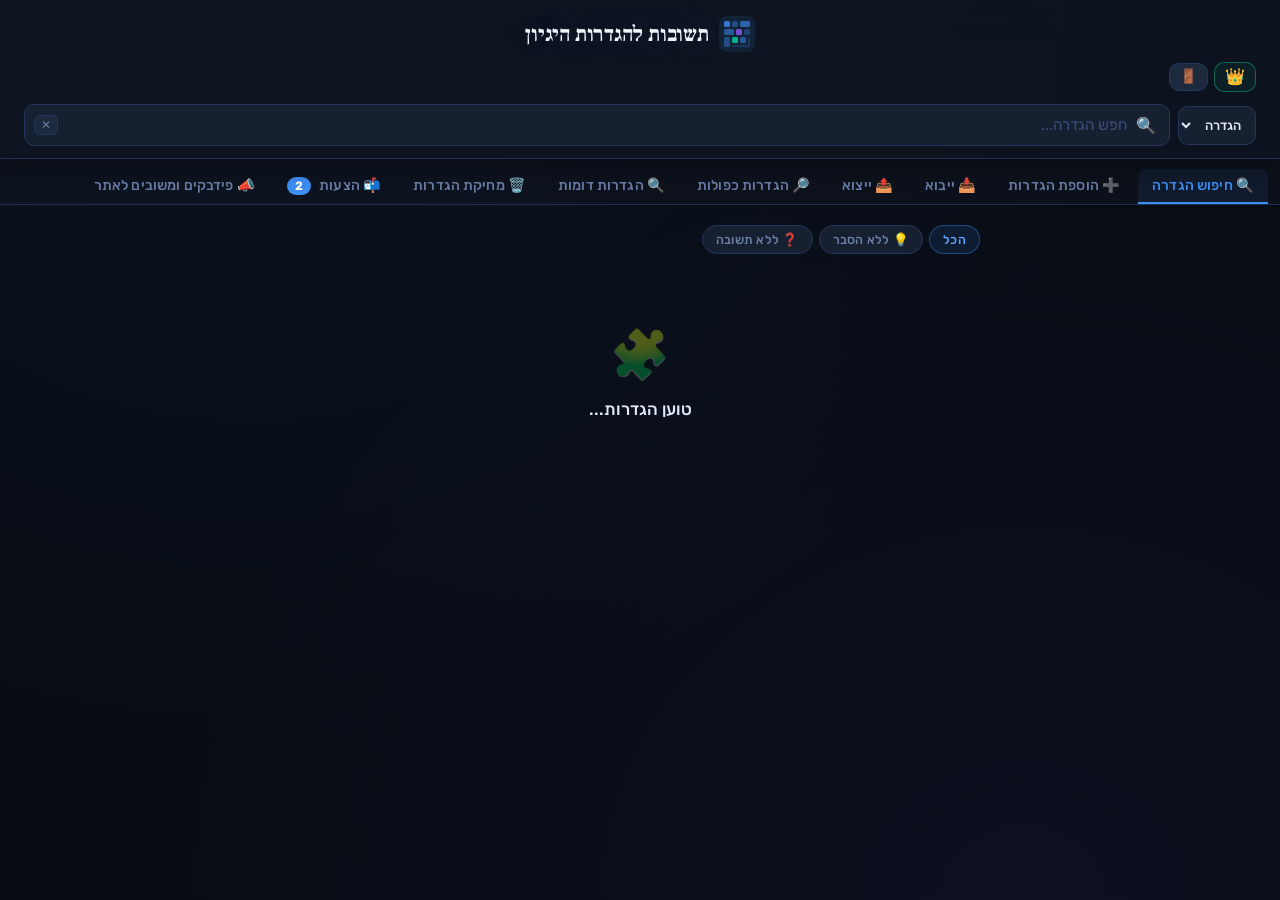
==== commit 2e34a803: "Update index.html" ====
--- a/index.html
+++ b/index.html
@@ -112,16 +112,6 @@
       <p id="emptyMsg"></p>
     </div>
   </div>
-  <div id="resultsInfo" class="results-info" style="display: none;"></div>
-
-<div id="cardsList">
-    </div>
-
-<div class="empty-state" id="emptyState" style="display: flex;">
-    <div class="icon" id="emptyIcon">🧩</div>
-    <h3 id="emptyTitle">טוען הגדרות...</h3>
-    <p id="emptyMsg">אנא המתן בזמן שהמאגר מתעדכן</p>
-</div>
 
   <!-- ADD VIEW -->
   <div class="view" id="view-add">
--- a/style.css
+++ b/style.css
@@ -726,14 +726,13 @@
     }
 /* כאן תדביק את כל העיצוב הישן שהיה לך (בלי תגיות <style>) */
 
-/* אלו שורות הקסם שקובעות מצב לקוח כברירת מחדל */
-.admin-only, 
-#tab-add, 
-#tab-approvals, 
-#tab-export, 
-#tab-feedback {
+/* כברירת מחדל - כל הכפתורים למנהל מוסתרים */
+/* כברירת מחדל - כפתורי מנהל מוסתרים */
+.owner-only {
+    display:inline-block  !important;
+}
+
+/* כפתורי משתמש רגיל - תמיד מוצגים */
+.suggest-btn, .feedback-btn {
     display: none !important;
 }
-
-#login-btn { display: block; }
-#logout-btn { display: none; }
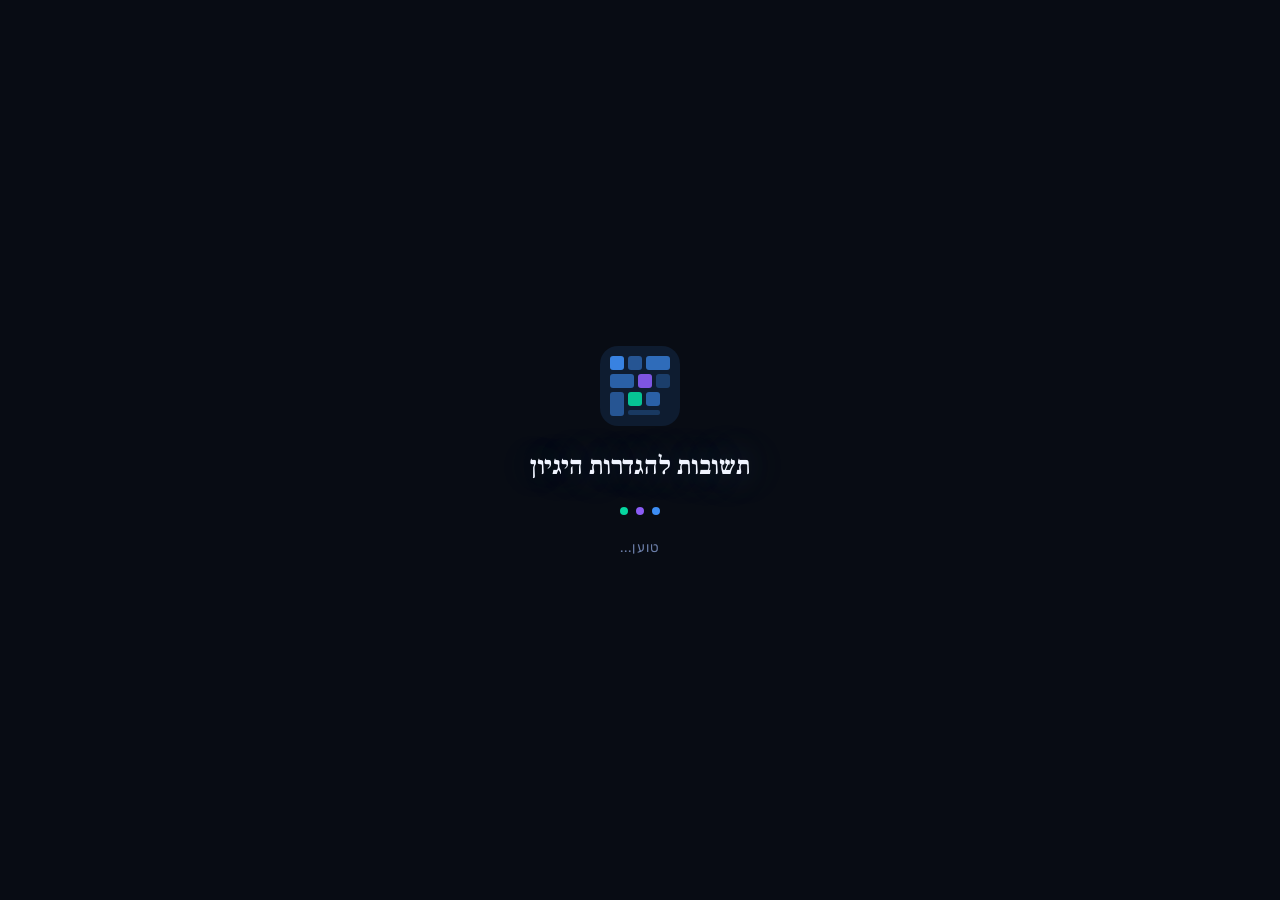
==== commit 84e40b93: "Update index.html" ====
--- a/index.html
+++ b/index.html
@@ -76,15 +76,20 @@
 </header>
 
 <nav class="nav-tabs">
+  <!-- כולם רואים -->
   <button class="tab-btn active" id="tab-search" onclick="switchTab('search')">🔍 חיפוש הגדרה</button>
-  <button class="tab-btn owner-only" id="tab-add" onclick="switchTab('add')" style="display: inline-block;">➕ הוספת הגדרות</button>
-  <button class="tab-btn owner-only" id="tab-import" onclick="switchTab('import')" style="display: inline-block;">📥 ייבוא</button>
-  <button class="tab-btn owner-only active" id="tab-export" onclick="switchTab('export')" style="display:none;">📤 ייצוא</button>
-  <button class="tab-btn owner-only" id="tab-dupes" onclick="switchTab('dupes')" style="display: none;">🔎 הגדרות כפולות</button>
-  <button class="tab-btn owner-only" id="tab-similar" onclick="switchTab('similar')" style="display: inline-block;">🔍 הגדרות דומות</button>
-  <button class="tab-btn owner-only" id="tab-delete" onclick="switchTab('delete')" style="display: inline-block;">🗑️ מחיקת הגדרות</button>
-  <button class="tab-btn owner-only" id="tab-approvals" onclick="switchTab('approvals')" style="display: inline-block;">📬 הצעות <span class="count-badge">2</span></button>
-  <button class="tab-btn owner-only" id="tab-feedback" onclick="switchTab('feedback')" style="display: inline-block;">📣 פידבקים ומשובים לאתר</button>
+  <button class="tab-btn" id="suggest-btn" onclick="openSuggestionModal()">📝 הצעת הגדרה</button>
+  <button class="tab-btn" id="feedback-btn" onclick="openFeedbackModal()">🐛 תקלות / שיפורים</button>
+
+  <!-- רק מנהל רואה -->
+  <button class="tab-btn owner-only" id="tab-add" onclick="switchTab('add')">➕ הוספת הגדרות</button>
+  <button class="tab-btn owner-only" id="tab-import" onclick="switchTab('import')">📥 ייבוא</button>
+  <button class="tab-btn owner-only" id="tab-export" onclick="switchTab('export')">📤 ייצוא</button>
+  <button class="tab-btn owner-only" id="tab-dupes" onclick="switchTab('dupes')">🔎 הגדרות כפולות</button>
+  <button class="tab-btn owner-only" id="tab-similar" onclick="switchTab('similar')">🔍 הגדרות דומות</button>
+  <button class="tab-btn owner-only" id="tab-delete" onclick="switchTab('delete')">🗑️ מחיקת הגדרות</button>
+  <button class="tab-btn owner-only" id="tab-approvals" onclick="switchTab('approvals')">📬 הצעות</button>
+  <button class="tab-btn owner-only" id="tab-feedback" onclick="switchTab('feedback')">📣 ניהול פידבקים</button>
 </nav>
 
 <main>
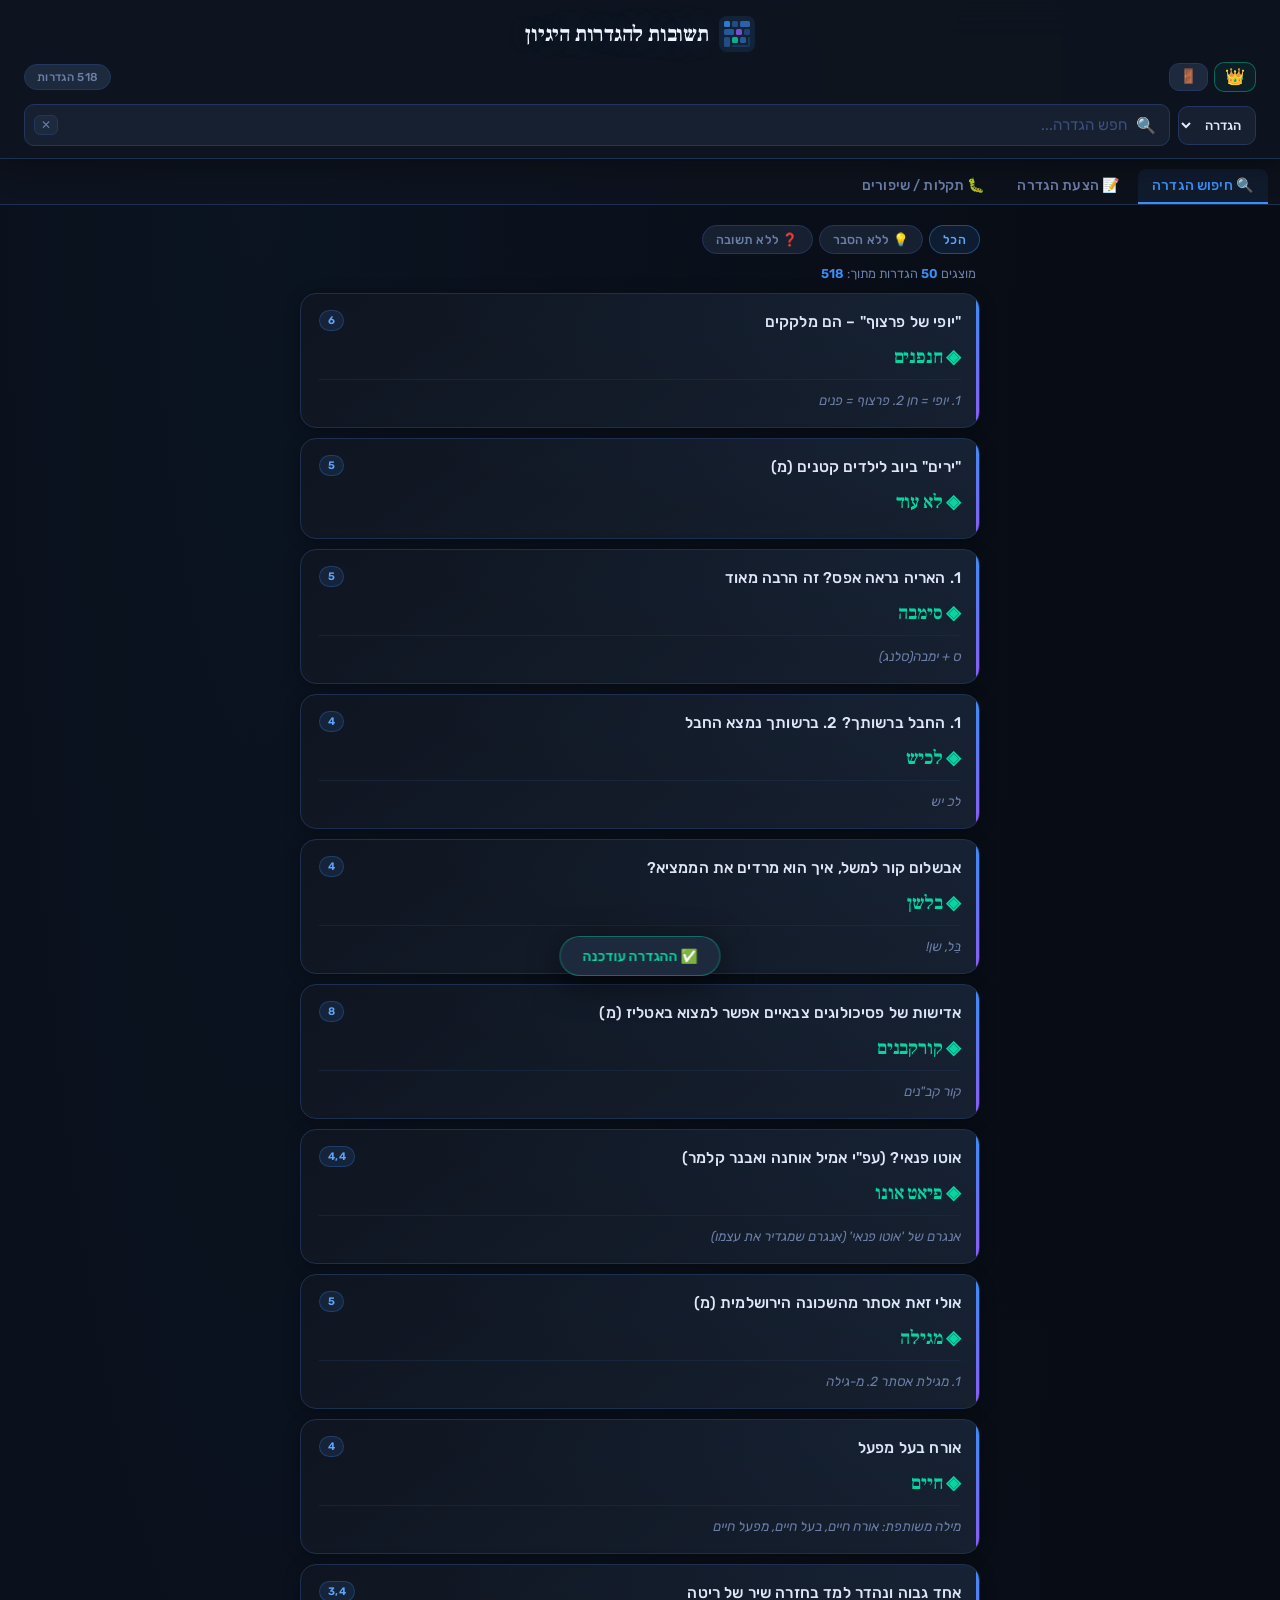
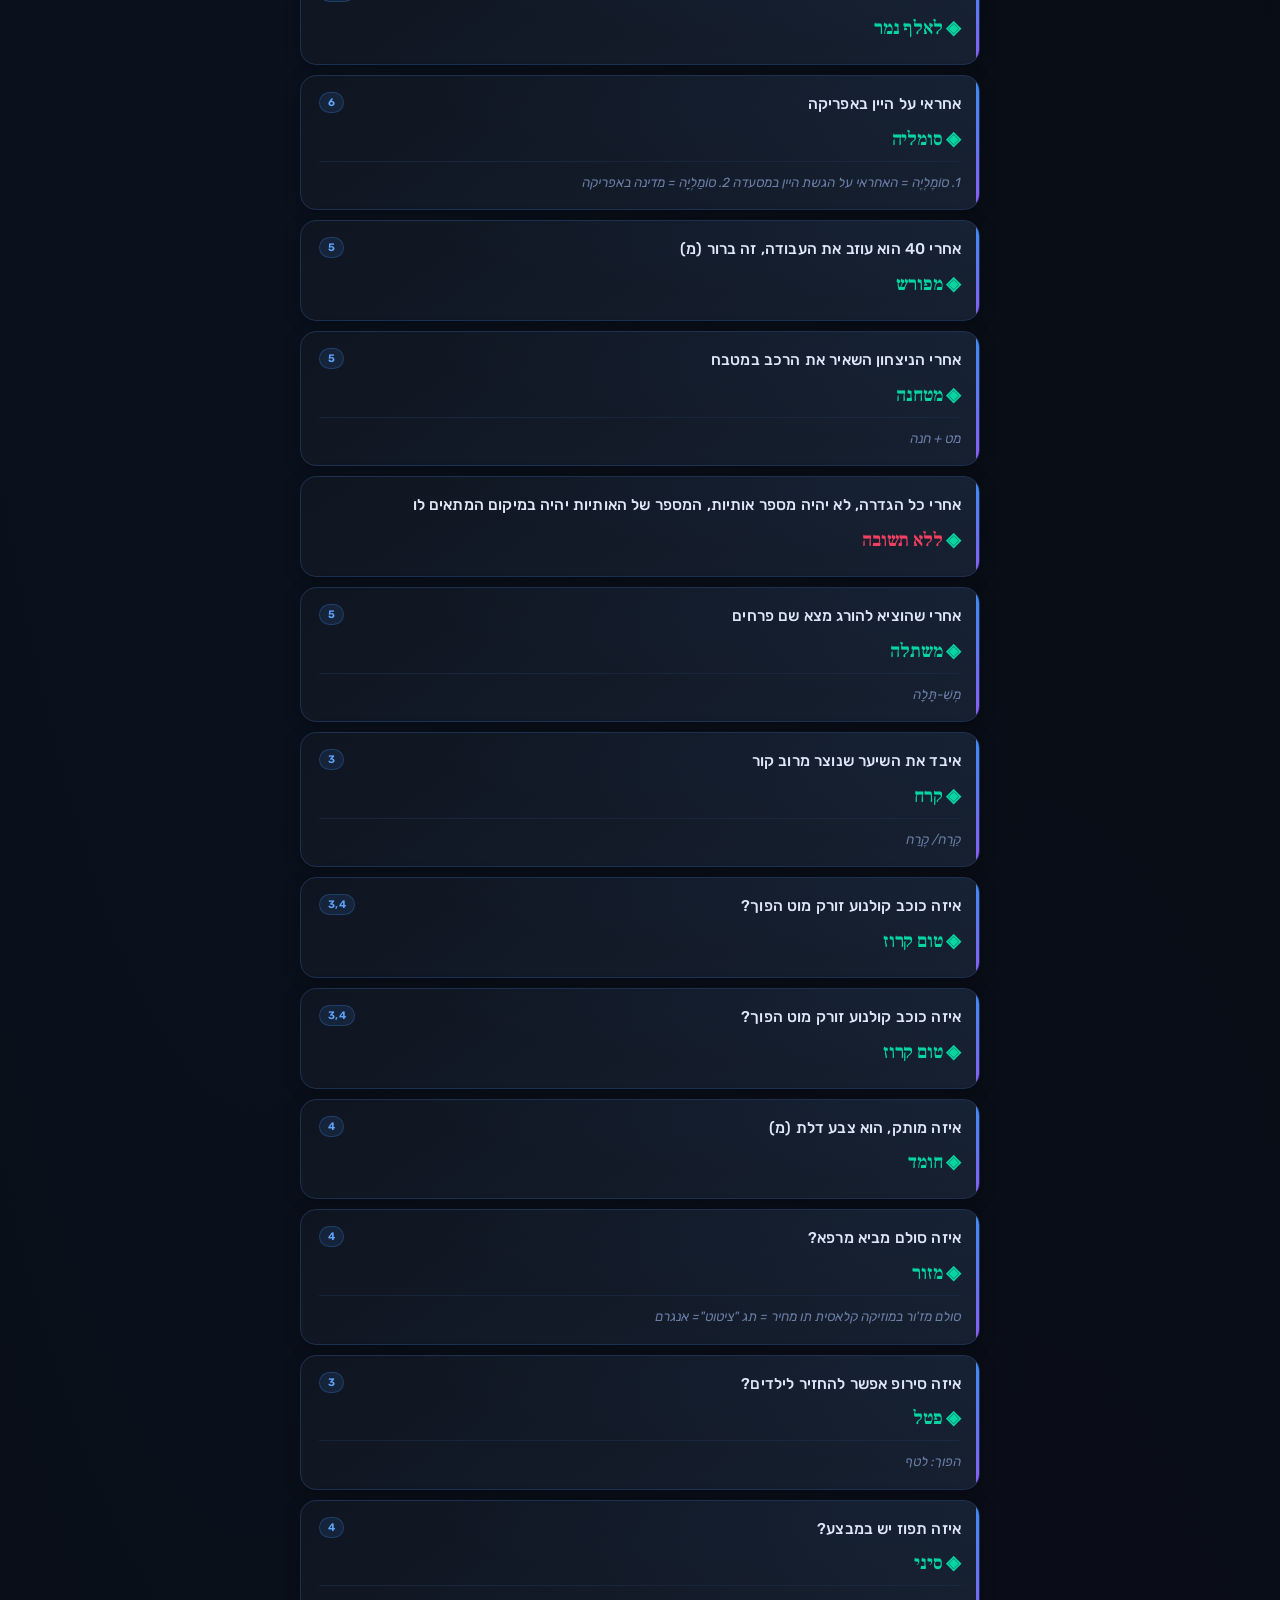
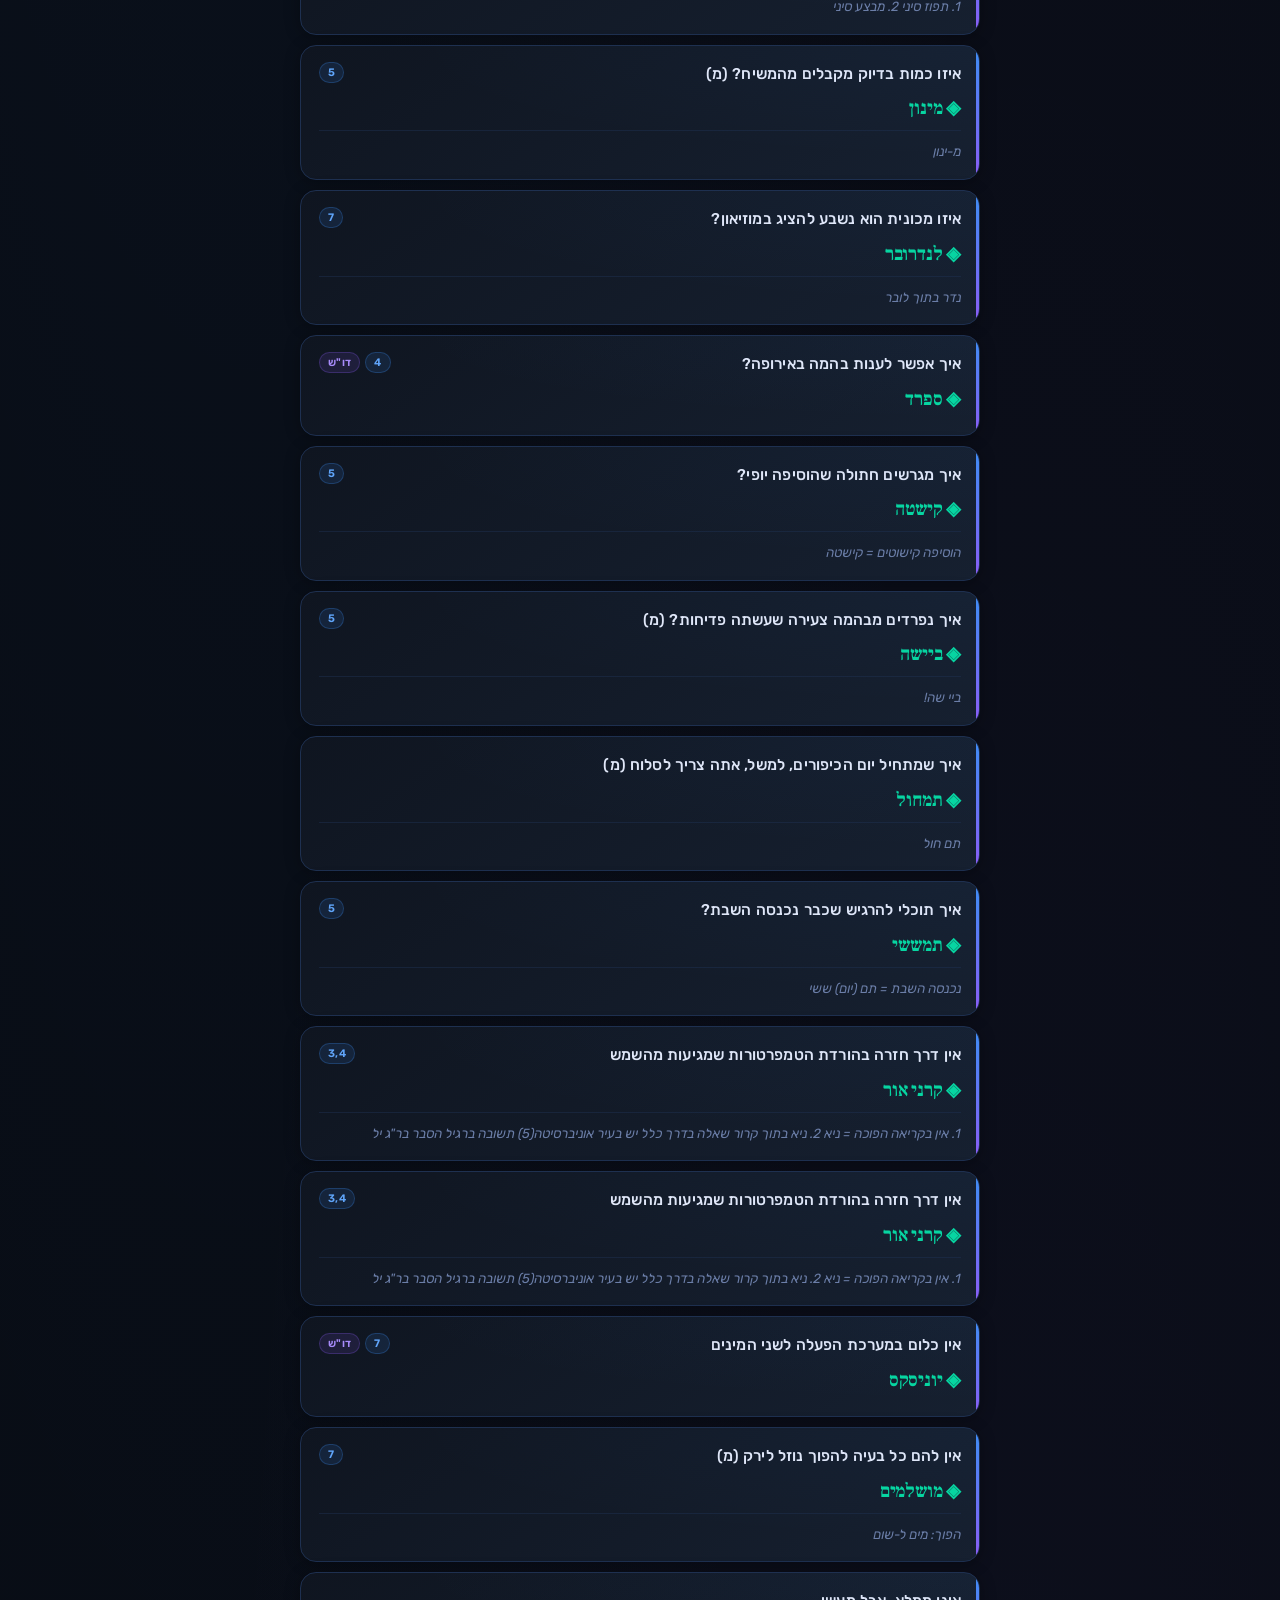
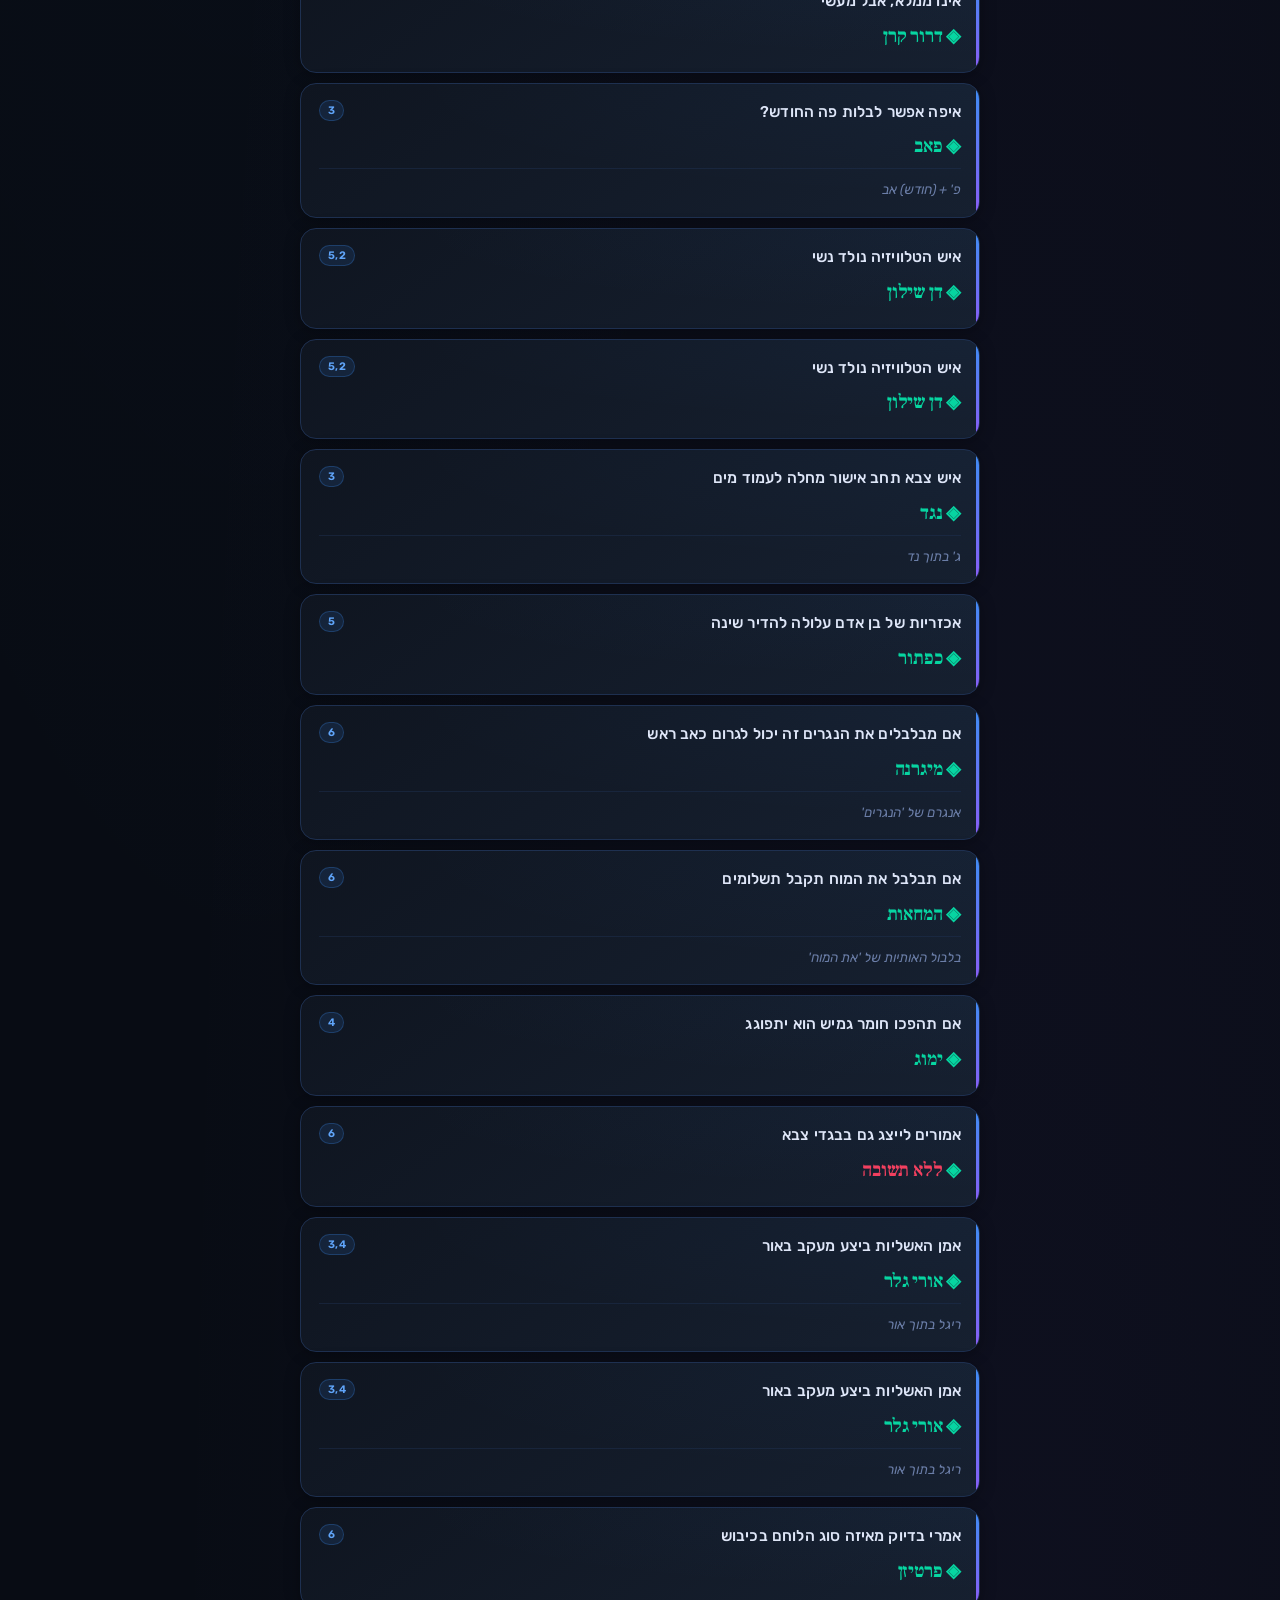
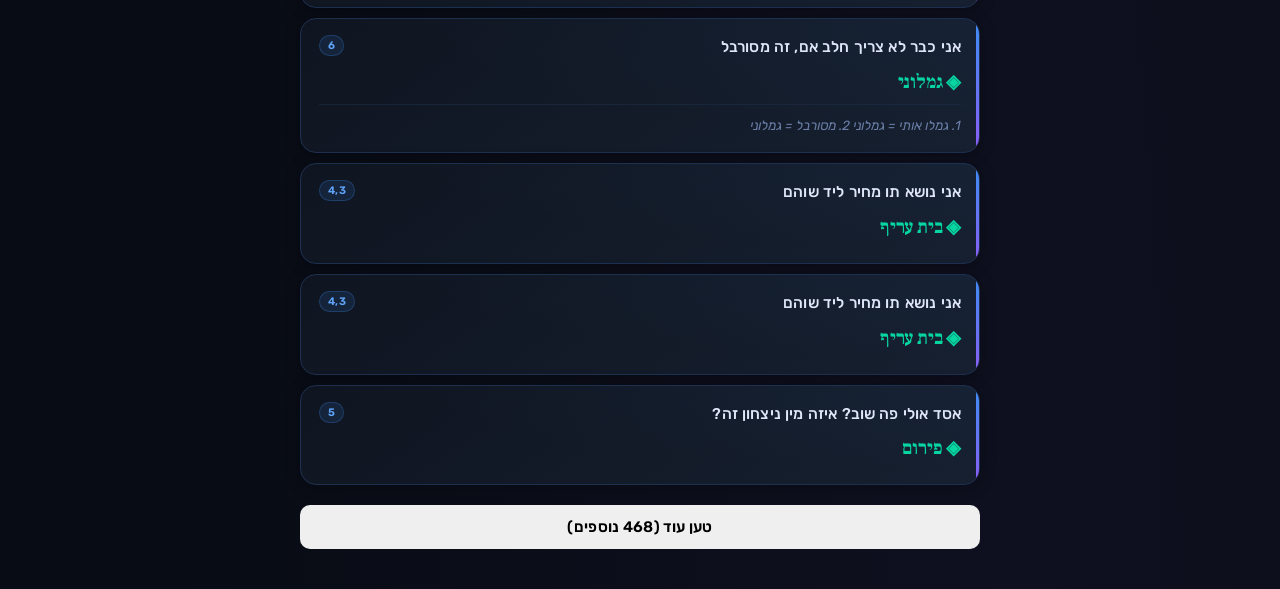
==== commit 10c49a7b: "Update index.html" ====
--- a/index.html
+++ b/index.html
@@ -99,8 +99,6 @@
       <button class="filter-btn active" id="filter-all" onclick="setFilter('all')">הכל</button>
       <button class="filter-btn" id="filter-no-explanation" onclick="setFilter('no-explanation')" style="display: inline-block;">💡 ללא הסבר</button>
       <button class="filter-btn" id="filter-no-solution" onclick="setFilter('no-solution')" style="display: inline-block;">❓ ללא תשובה</button>
-      <button class="filter-btn" id="suggest-btn" onclick="openSuggestionModal()" style="margin-right: auto; background: rgba(6, 214, 160, 0.1); border-color: rgba(6, 214, 160, 0.3); color: var(--success); display: none;">📝 הצעת הגדרה</button>
-      <button class="feedback-btn" id="feedback-btn" onclick="openFeedbackModal()" style="display: none;">🐛 תקלות / שיפורים לאתר</button>
     </div>
     <div class="results-info" id="resultsInfo" style="display: block;">מוצגים <span class="highlight">541</span> הגדרות מתוך: <span class="highlight">541</span></div>
     <div id="cardsList">
--- a/style.css
+++ b/style.css
@@ -727,12 +727,17 @@
 /* כאן תדביק את כל העיצוב הישן שהיה לך (בלי תגיות <style>) */
 
 /* כברירת מחדל - כל הכפתורים למנהל מוסתרים */
-/* כברירת מחדל - כפתורי מנהל מוסתרים */
-.owner-only {
-    display:inline-block  !important;
-}
 
 /* כפתורי משתמש רגיל - תמיד מוצגים */
 .suggest-btn, .feedback-btn {
     display: none !important;
 }
+/* כפתורי מנהל - מוסתרים כברירת מחדל */
+.owner-only {
+    display: none !important;
+}
+
+/* כפתורי משתמש - מוצגים כברירת מחדל */
+#suggest-btn, #feedback-btn {
+    display: inline-block !important;
+}
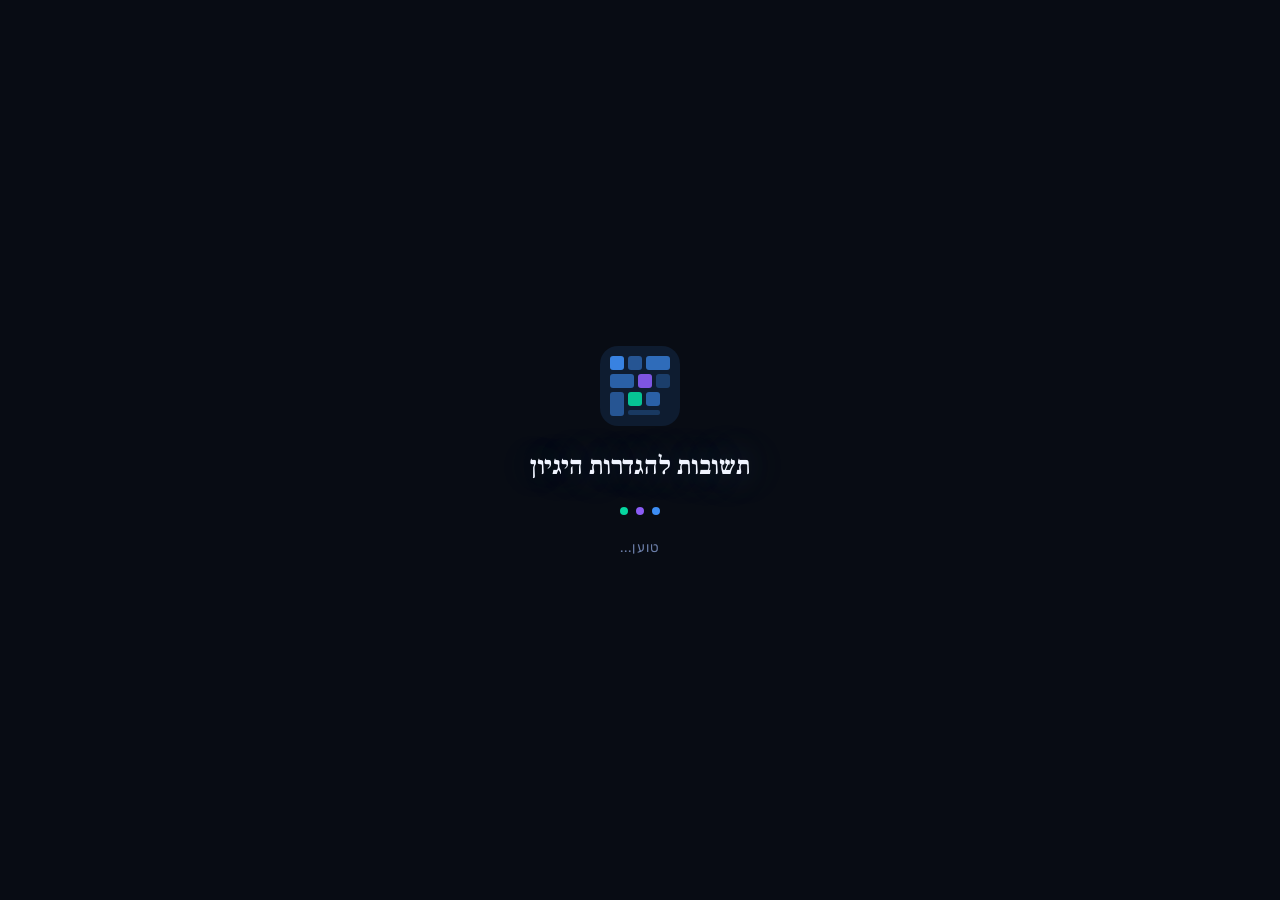
==== commit 62418a68: "Update index.html" ====
--- a/index.html
+++ b/index.html
@@ -51,16 +51,16 @@
       <rect x="13" y="29" width="16" height="2" rx="1" fill="rgba(61,142,245,0.2)"></rect>
     </svg>
     <span class="app-title">תשובות להגדרות היגיון</span>
-  </div>
   <div class="header-top">
-      <div style="display:flex;gap:6px;align-items:center;">
+    <div style="display:flex;gap:6px;align-items:center;">
         <button id="syncBtn" onclick="handleSyncClick()" class="sync-btn connected" title="מחובר כמנהל — לחץ לסנכרון">
           <span id="syncIcon">👑</span>
         </button>
+        <button id="pushCloudBtn" onclick="pushToCloud()" class="sync-btn owner-only" title="העלה את כל ההגדרות המקומיות לענן">⬆️ העלה</button>
         <button id="logoutBtn" onclick="logout()" class="sync-btn" style="display: inline-block; font-size: 0.85rem; padding: 6px 10px;" title="התנתק מהחשבון">🚪</button>
-      </div>
-      <span class="stats-badge" id="statsText" style="display: inline-block;">518 הגדרות</span>
-  </div>
+    </div>
+    <span class="stats-badge" id="statsText" style="display: inline-block;">518 הגדרות</span>
+</div>
   <div class="search-wrap" id="searchWrap" style="display: none;">
     <select class="search-field-select" id="searchField" onchange="onSearchFieldChange()">
       <option value="definition">הגדרה</option>
--- a/style.css
+++ b/style.css
@@ -734,7 +734,7 @@
 }
 /* כפתורי מנהל - מוסתרים כברירת מחדל */
 .owner-only {
-    display: none !important;
+    display: none ;
 }
 
 /* כפתורי משתמש - מוצגים כברירת מחדל */
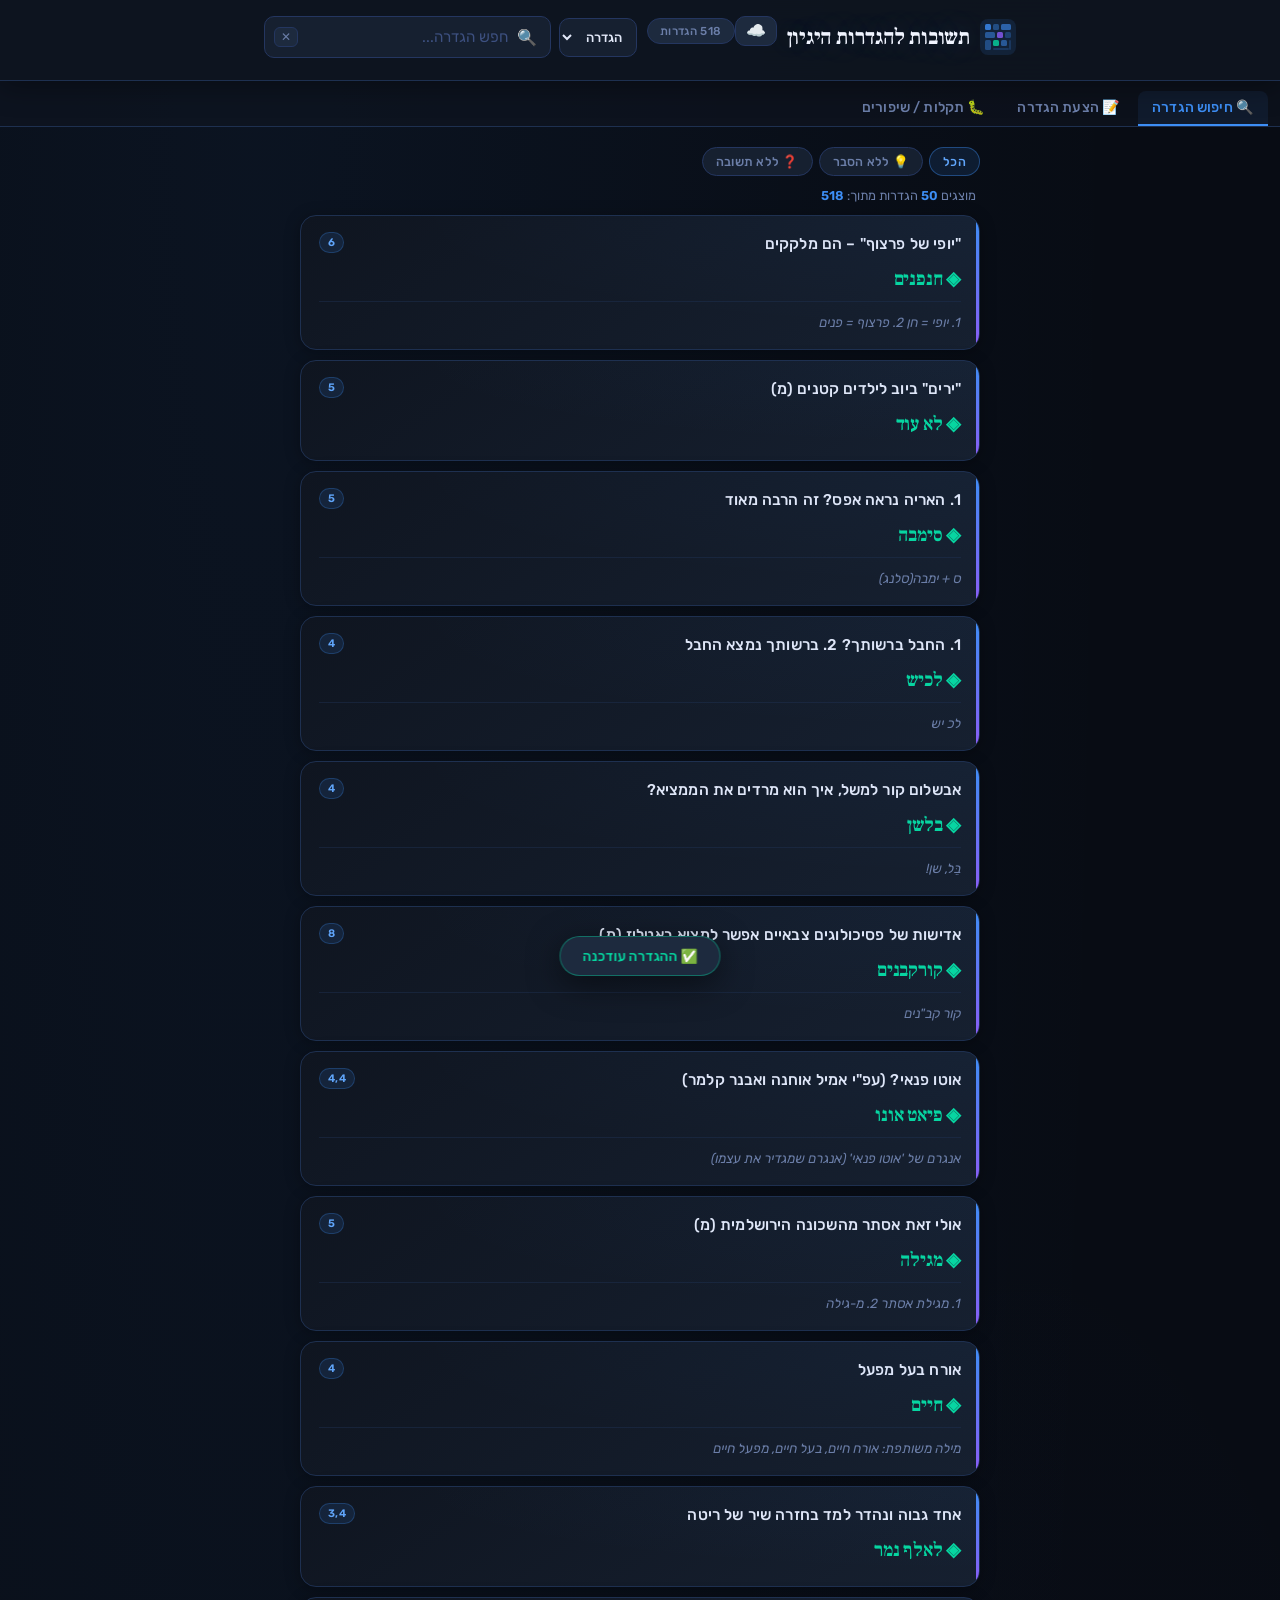
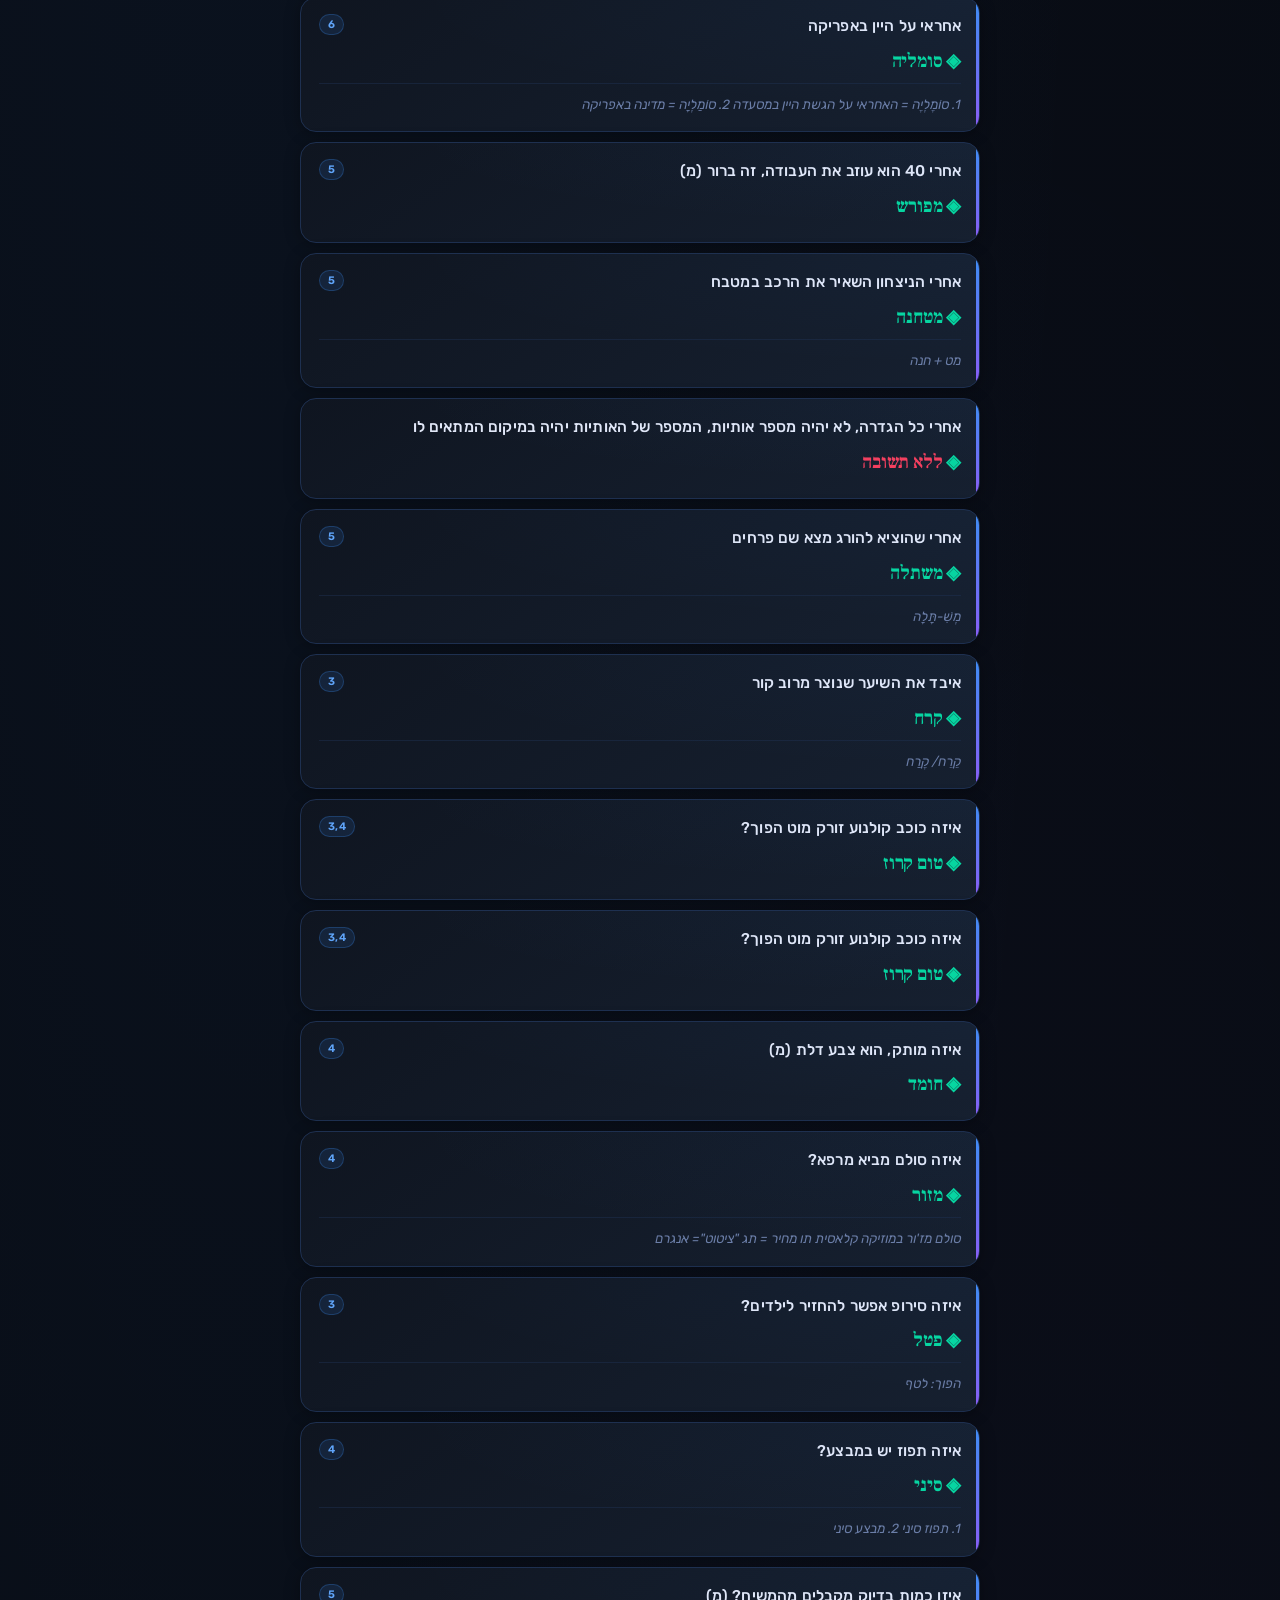
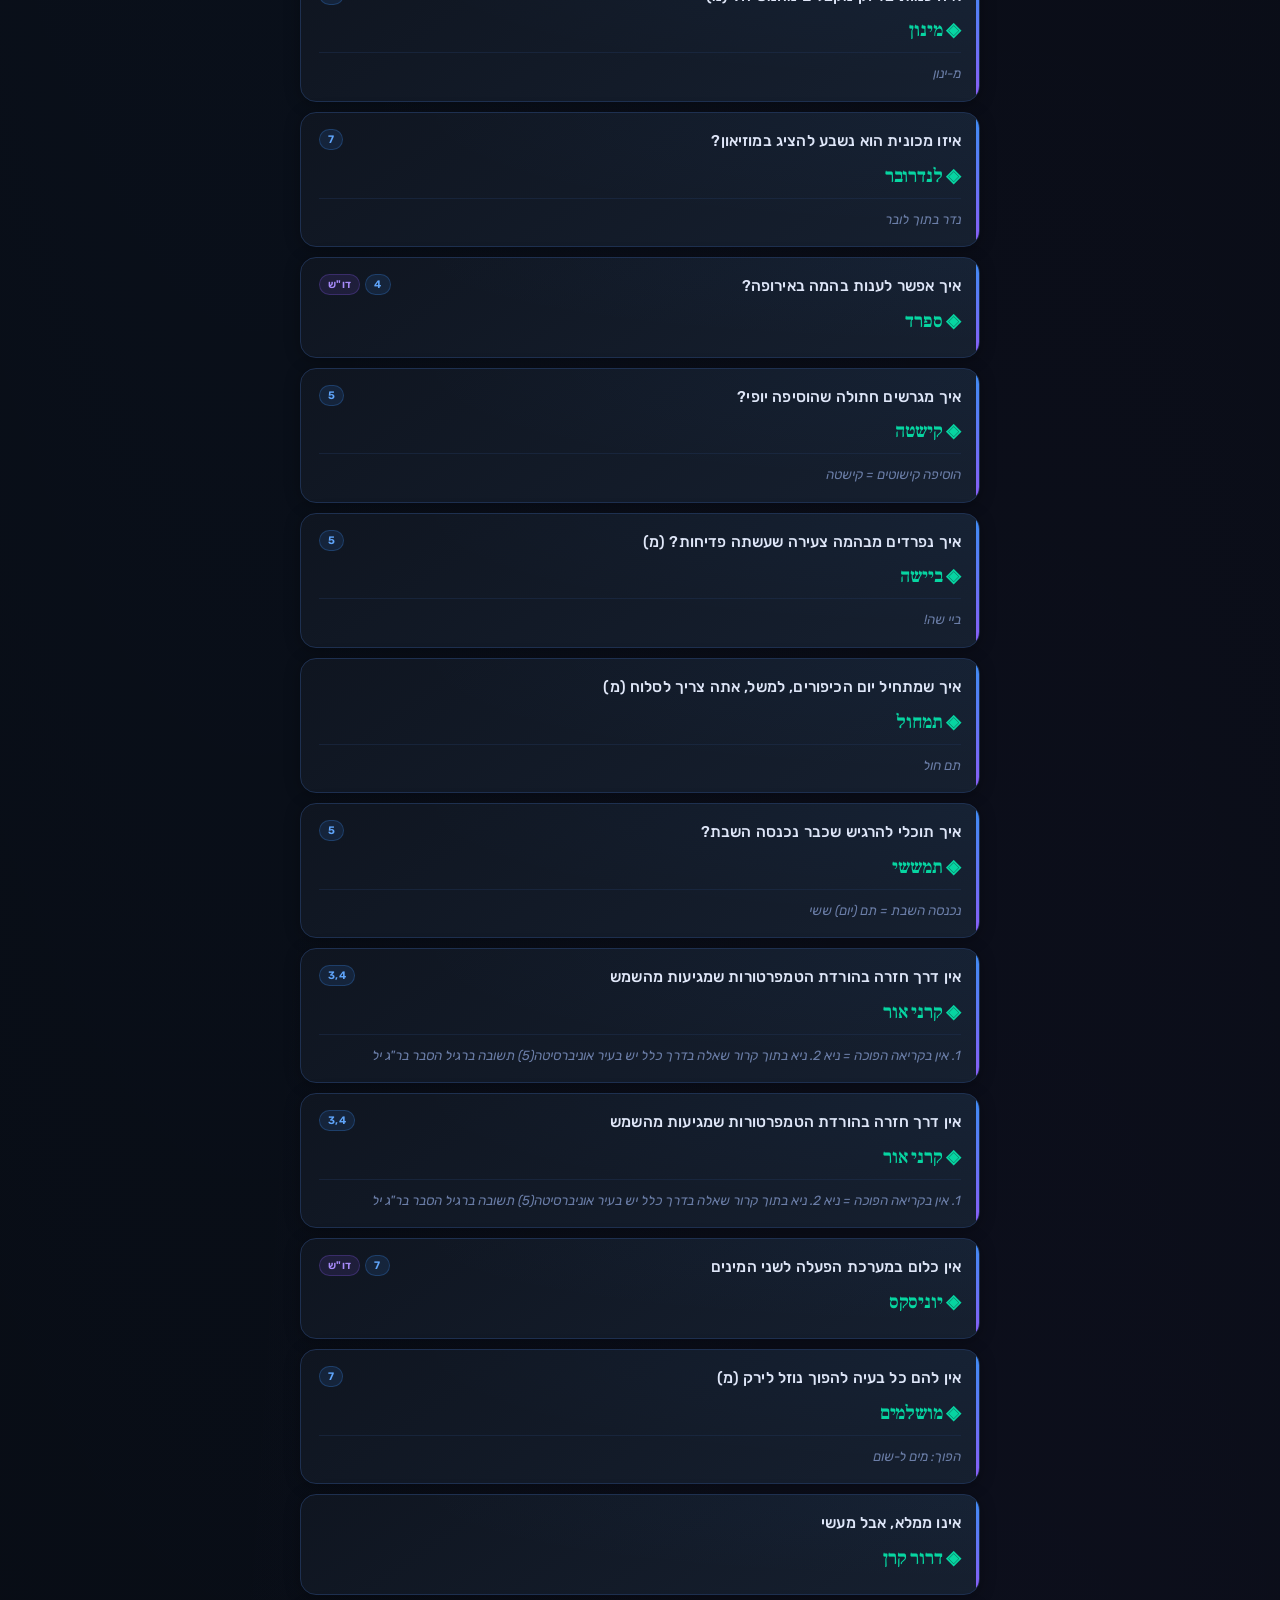
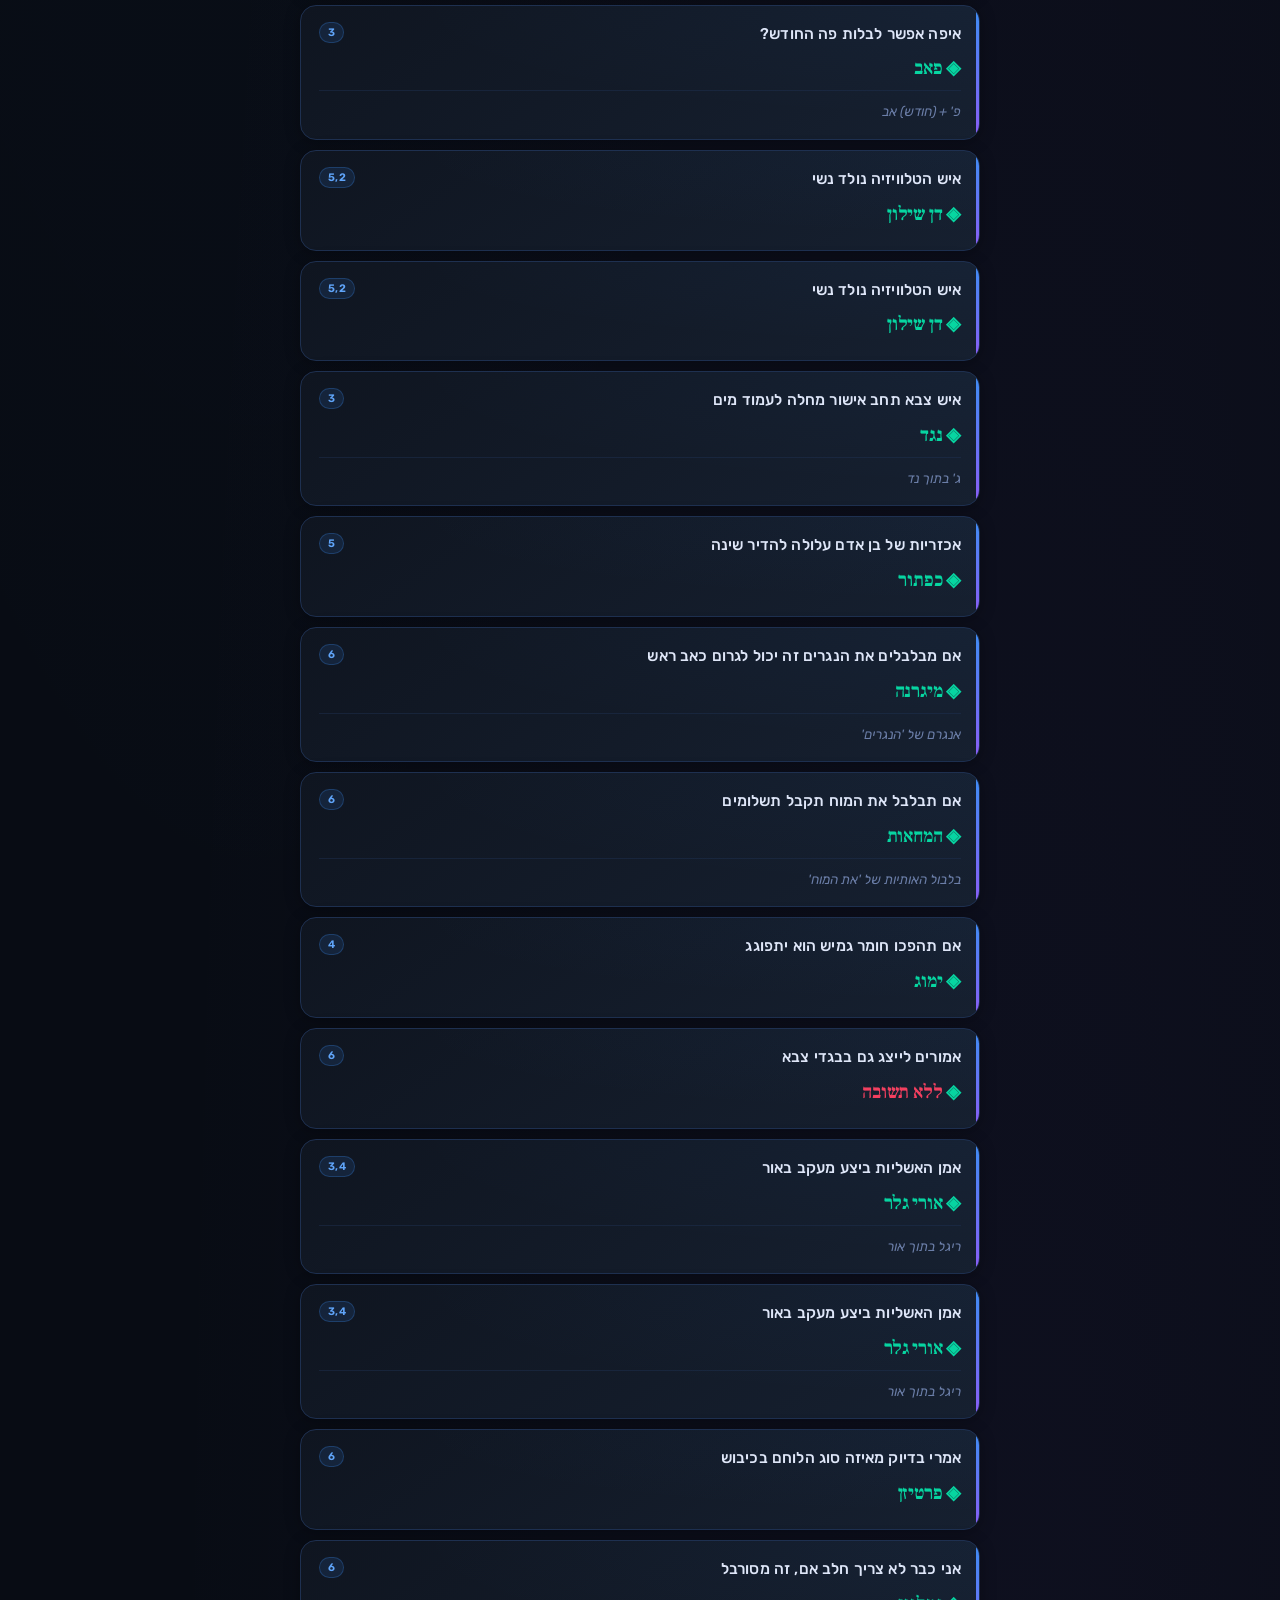
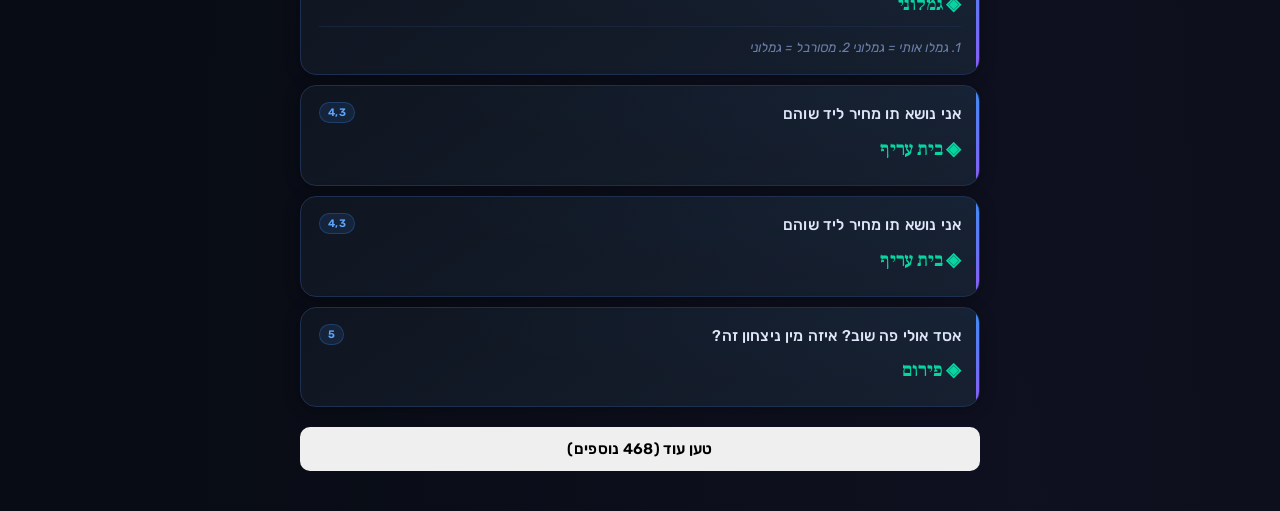
==== commit ef9940d8: "Update index.html" ====
--- a/index.html
+++ b/index.html
@@ -56,8 +56,8 @@
         <button id="syncBtn" onclick="handleSyncClick()" class="sync-btn connected" title="מחובר כמנהל — לחץ לסנכרון">
           <span id="syncIcon">👑</span>
         </button>
-        <button id="pushCloudBtn" onclick="pushToCloud()" class="sync-btn owner-only" title="העלה את כל ההגדרות המקומיות לענן">⬆️ העלה</button>
-        <button id="logoutBtn" onclick="logout()" class="sync-btn" style="display: inline-block; font-size: 0.85rem; padding: 6px 10px;" title="התנתק מהחשבון">🚪</button>
+      <button id="pushCloudBtn" onclick="pushToCloud()" class="sync-btn owner-only" title="העלה לענן">⬆️</button>
+      <button id="logoutBtn" onclick="logout()" class="sync-btn owner-only" style="display: inline-block; font-size: 0.85rem; padding: 6px 10px;" title="התנתק מהחשבון">🚪</button>
     </div>
     <span class="stats-badge" id="statsText" style="display: inline-block;">518 הגדרות</span>
 </div>
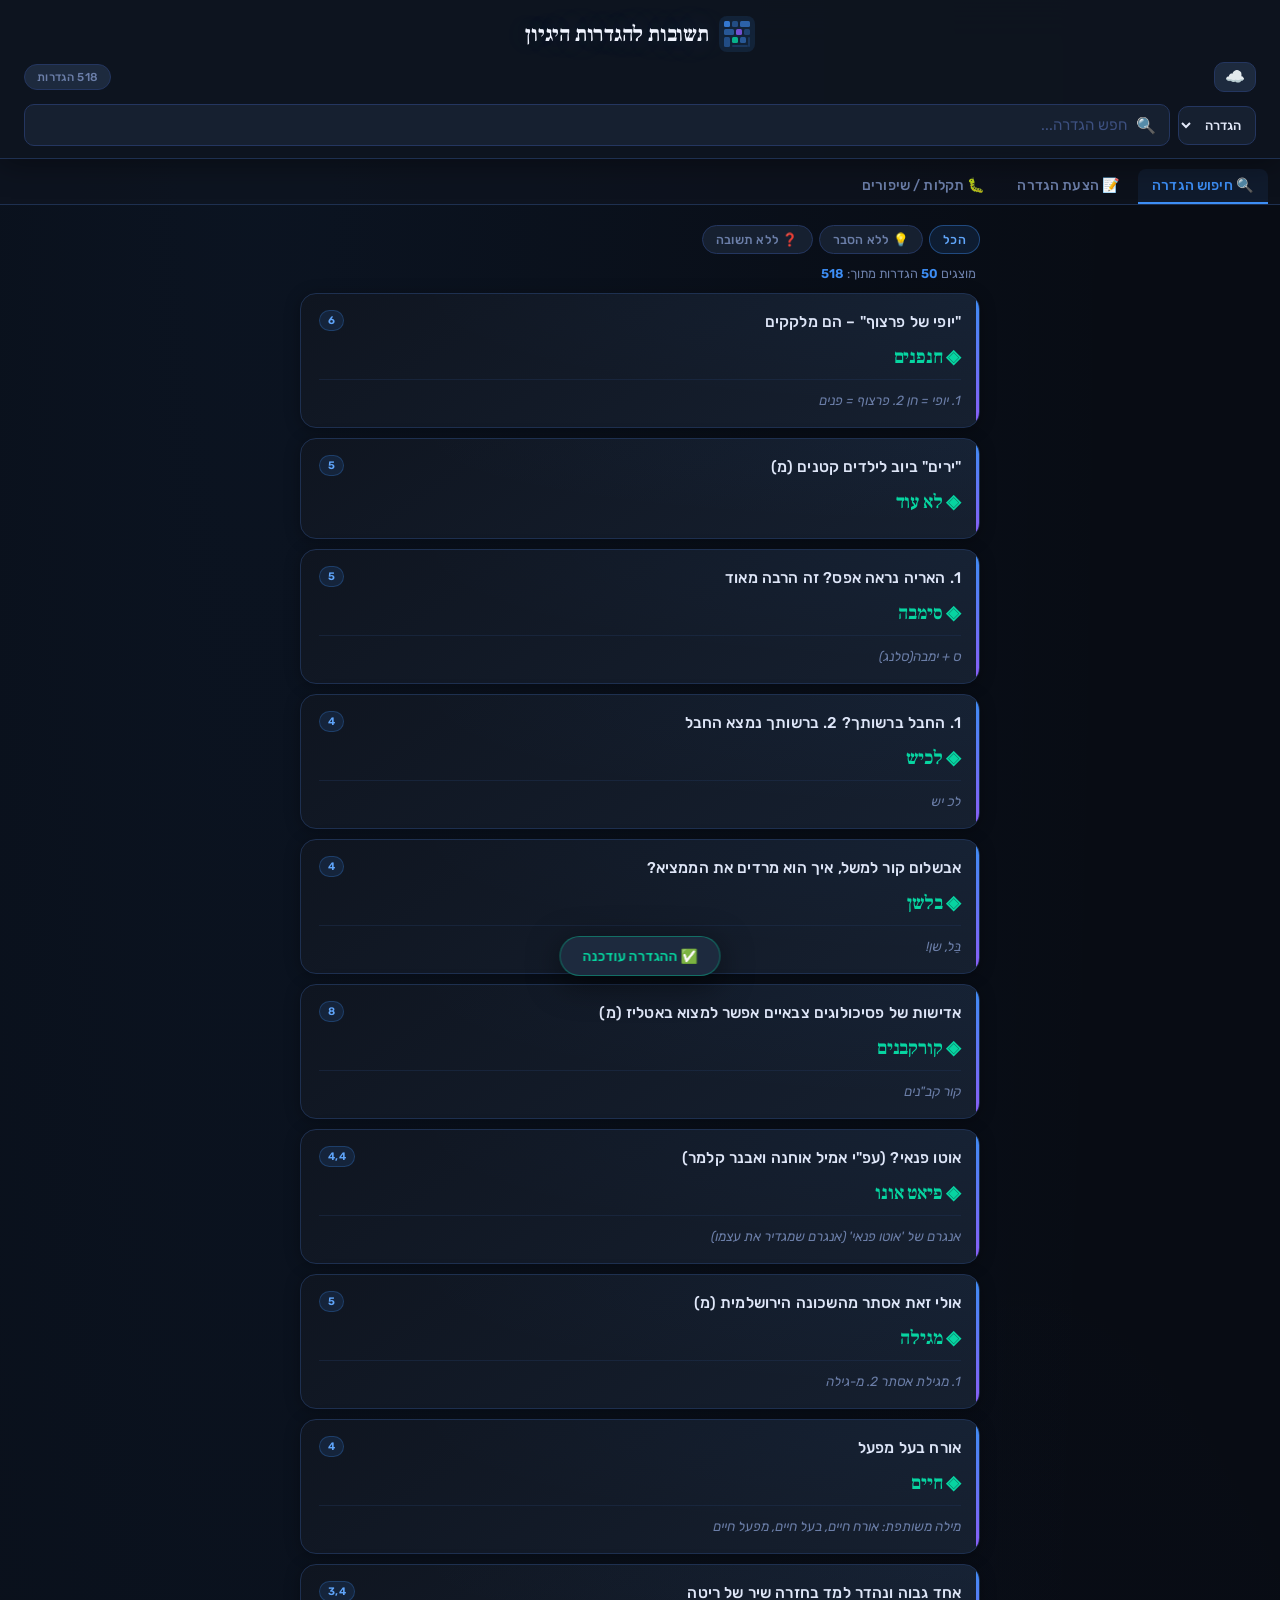
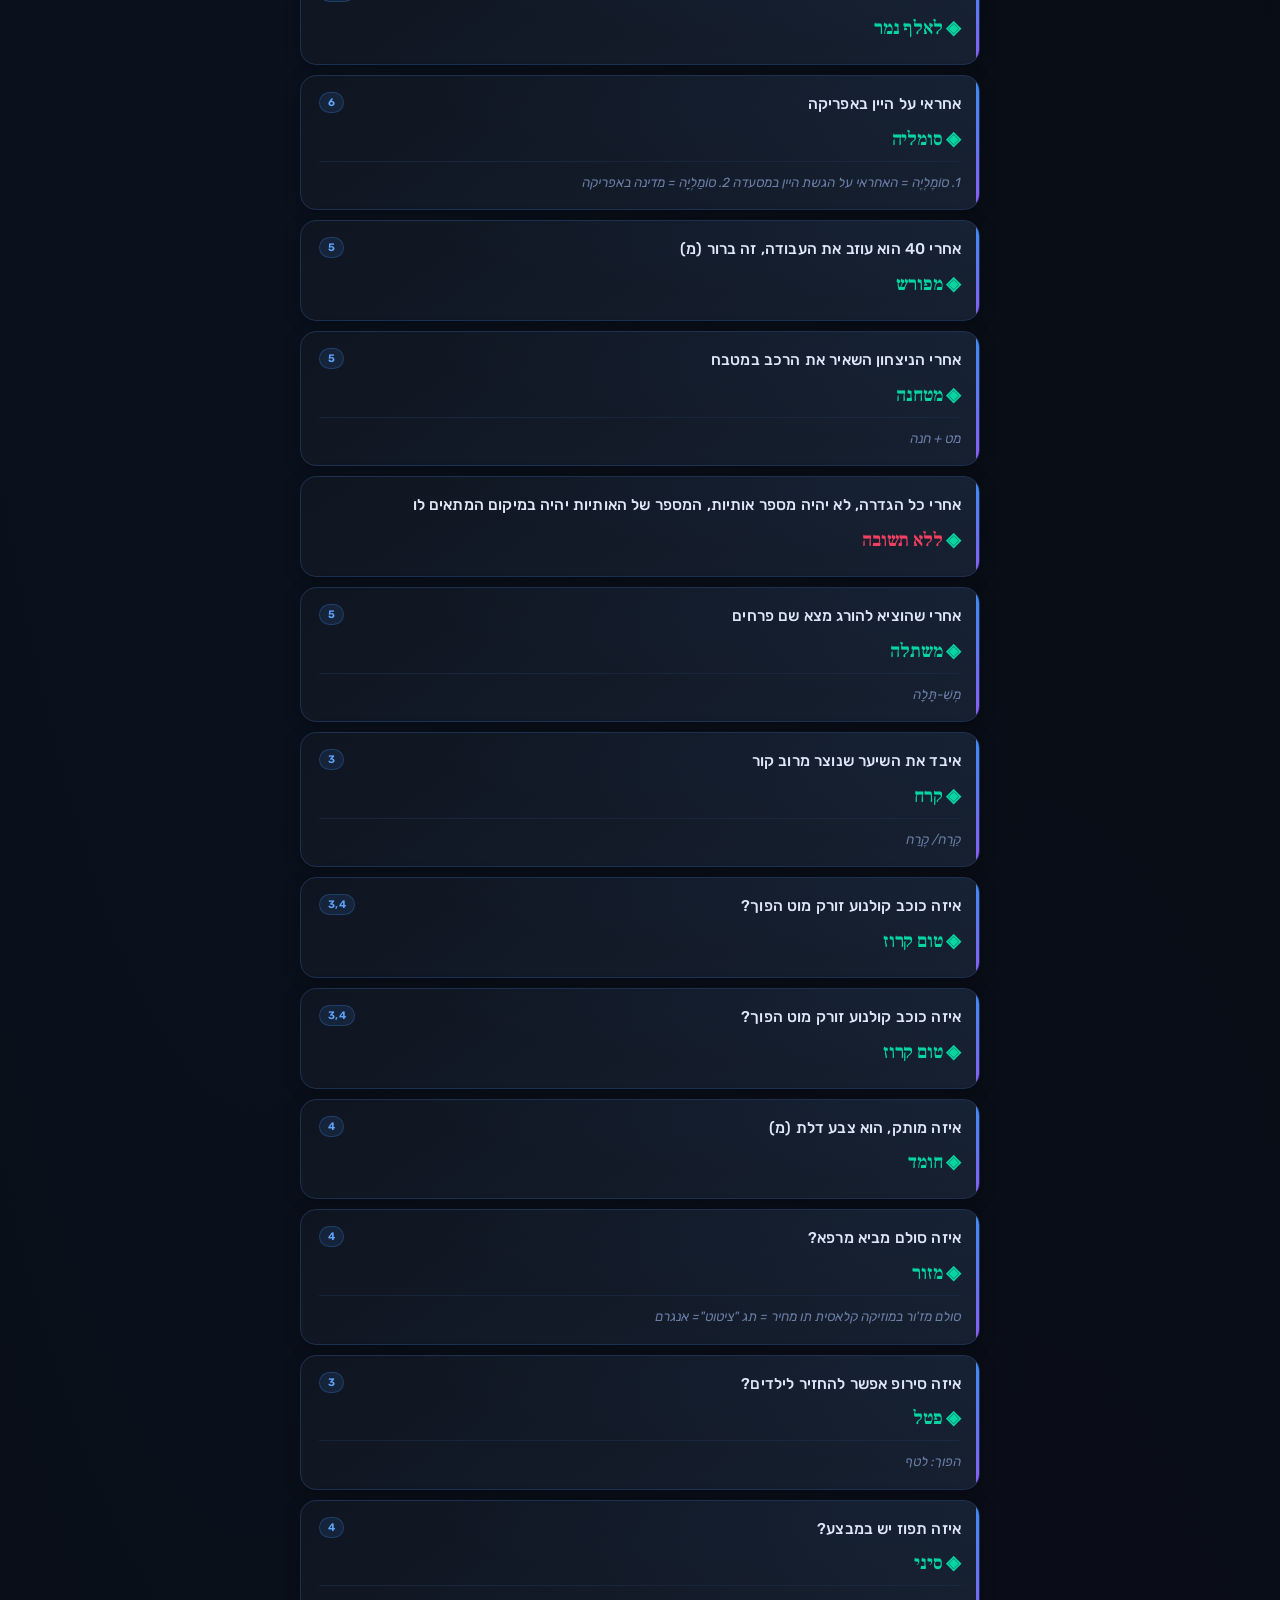
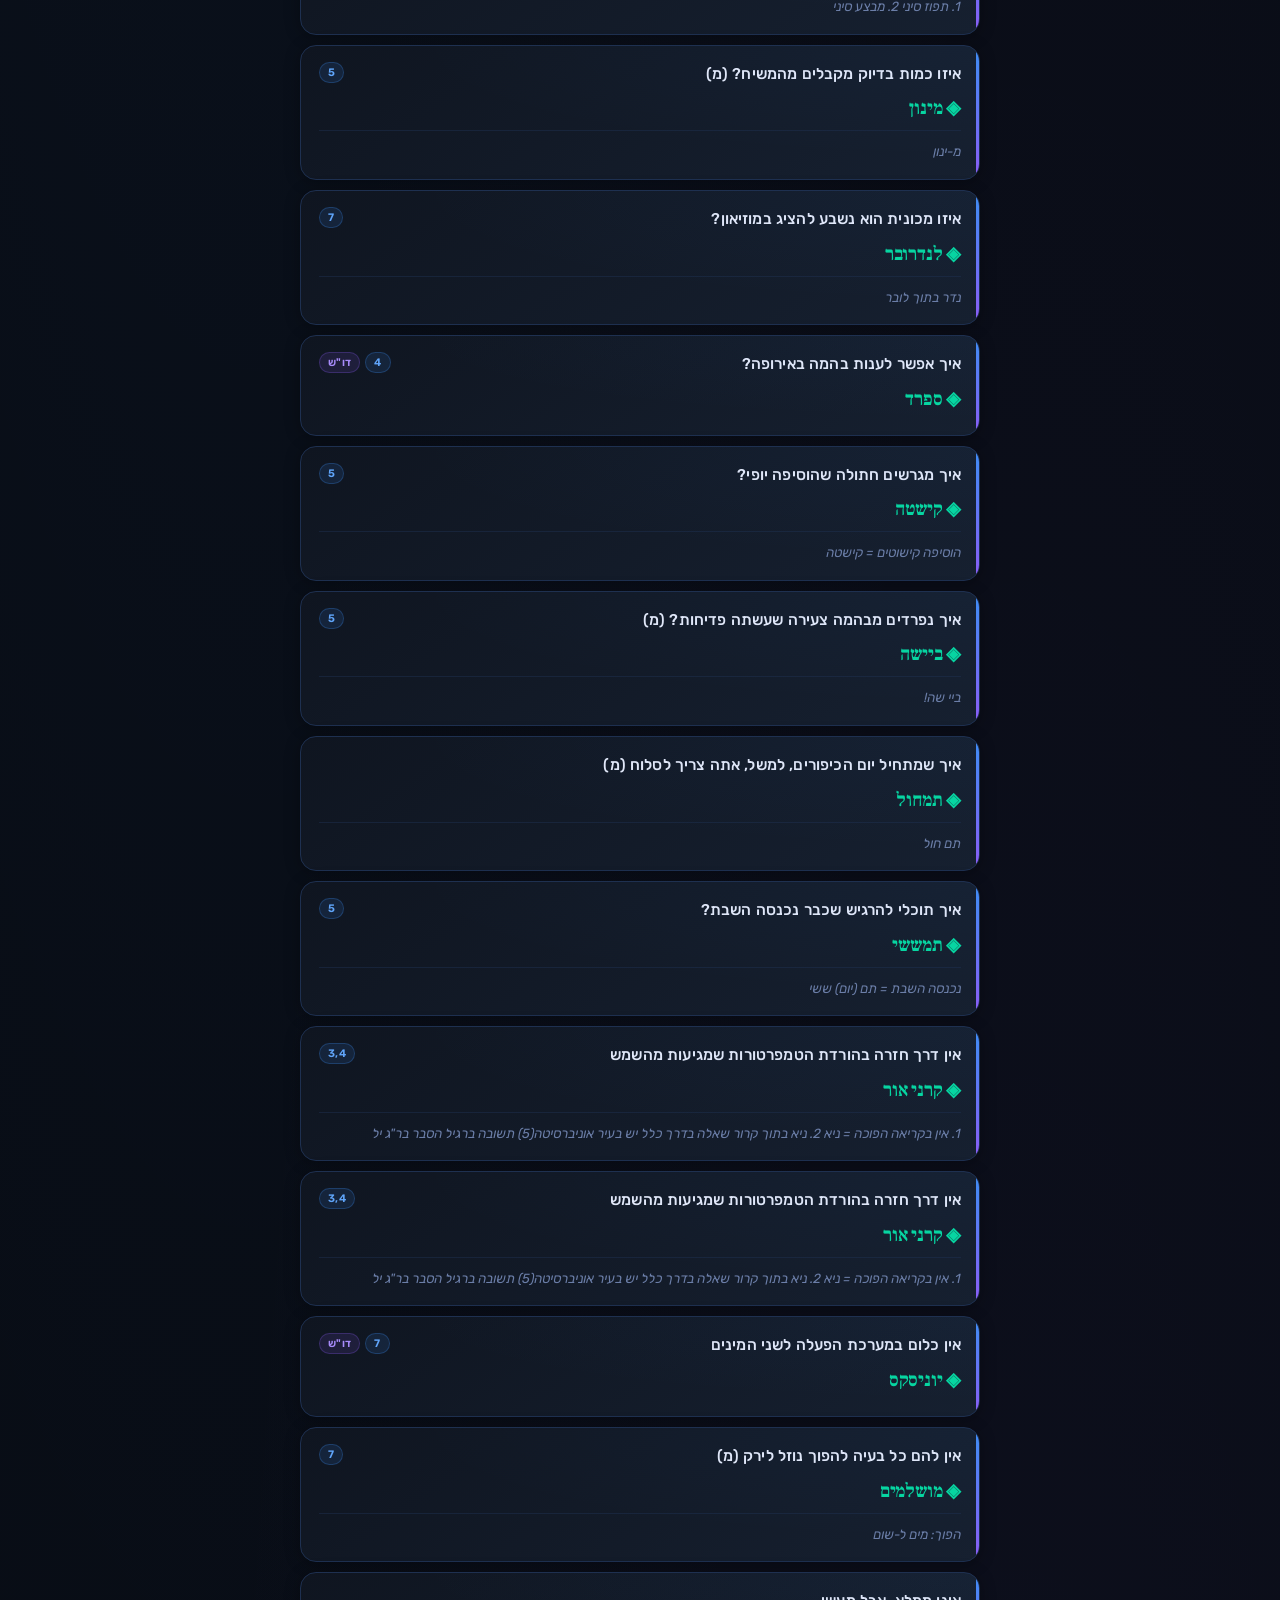
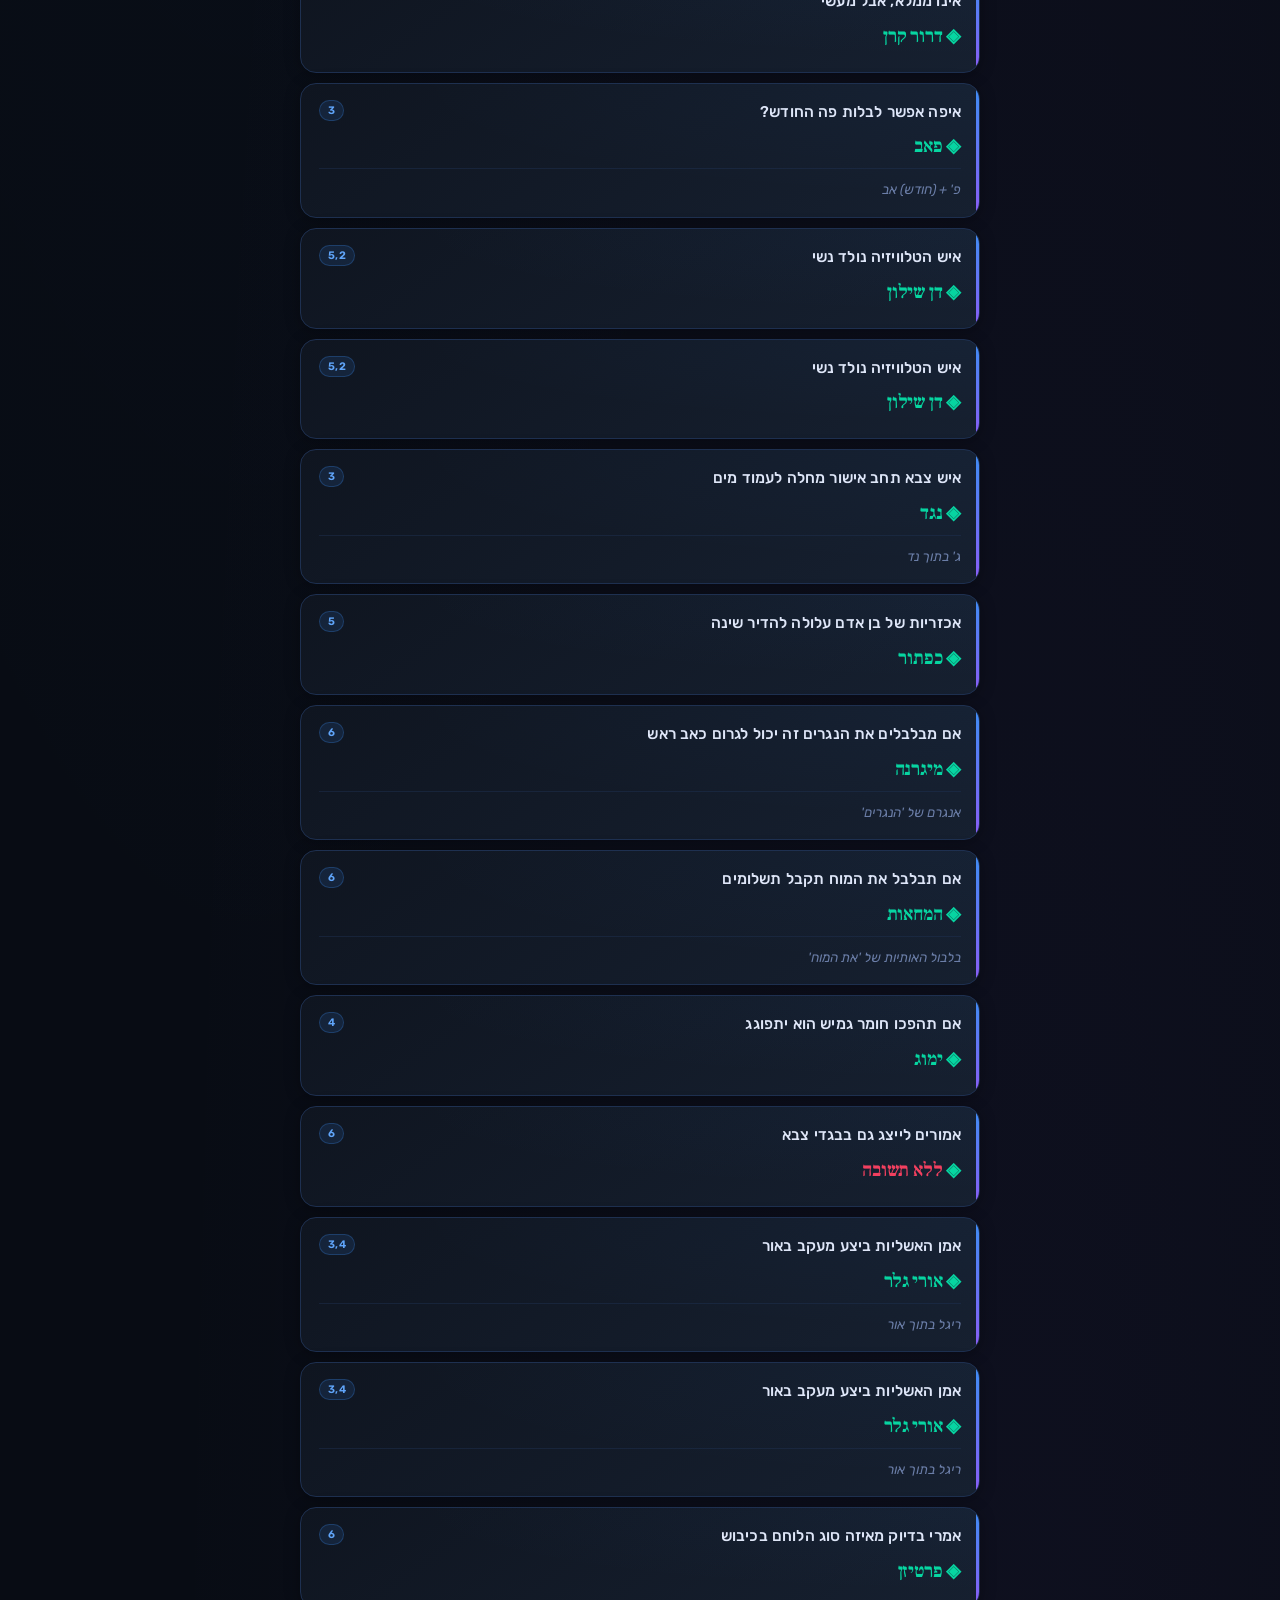
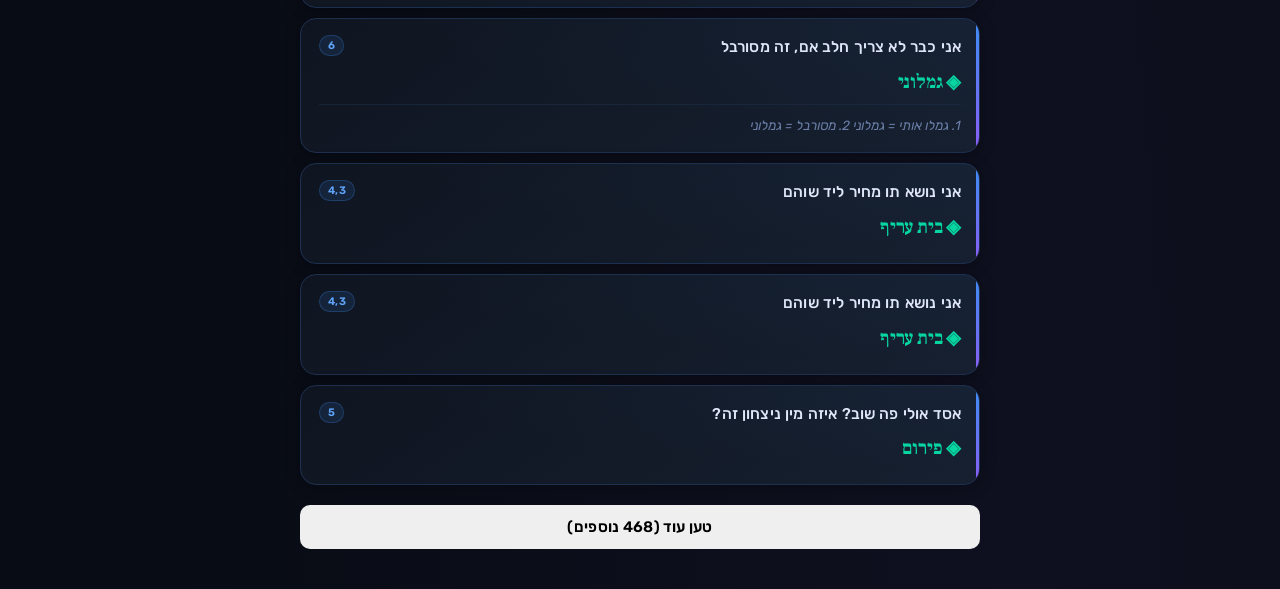
==== commit ec2f4d24: "Update index.html" ====
--- a/index.html
+++ b/index.html
@@ -1,4 +1,6 @@
-<html lang="he" dir="rtl"><head>
+<!DOCTYPE html>
+<html lang="he" dir="rtl">
+<head>
   <meta charset="UTF-8">
   <meta name="viewport" content="width=device-width, initial-scale=1.0, maximum-scale=1.0, user-scalable=no">
   <meta name="theme-color" content="#1a1f2e">
@@ -7,11 +9,11 @@
   <meta name="apple-mobile-web-app-status-bar-style" content="black-translucent">
   <meta name="apple-mobile-web-app-title" content="תשובות להגדרות היגיון">
   <link rel="manifest" href="manifest.json">
-  <script src="https://accounts.google.com/gsi/client" async="" defer=""></script>
+  <script src="https://accounts.google.com/gsi/client" async defer></script>
   <title>תשובות להגדרות היגיון</title>
-  <link href="https://fonts.googleapis.com/css2?family=Rubik:wght@300;400;500;600;700;900&amp;family=Frank+Ruhl+Libre:wght@400;700;900&amp;display=swap" rel="stylesheet">
-<link rel="stylesheet" href="style.css">
-<style id="googleidentityservice_button_styles">.qJTHM{-moz-user-select:none;-webkit-user-select:none;-ms-user-select:none;color:#202124;direction:rtl;-webkit-touch-callout:none;font-family:"Roboto-Regular",arial,sans-serif;-webkit-font-smoothing:antialiased;font-weight:400;margin:0;overflow:hidden;-webkit-text-size-adjust:100%}.ynRLnc{right:-9999px;position:absolute;top:-9999px}.L6cTce{display:none}.bltWBb{overflow-wrap:break-word;word-break:break-word}.hSRGPd{color:#1a73e8;cursor:pointer;font-weight:500;text-decoration:none}.Bz112c-W3lGp{height:16px;width:16px}.Bz112c-E3DyYd{height:20px;width:20px}.Bz112c-r9oPif{height:24px;width:24px}.Bz112c-u2z5K{height:36px;width:36px}.Bz112c-uaxL4e{border-radius:10px}.LgbsSe-Bz112c{display:block}.S9gUrf-YoZ4jf{border:none;margin:0;padding:0}.S9gUrf-YoZ4jf *{border:none;margin:0;padding:0}.fFW7wc-ibnC6b>.aZ2wEe>div{border-color:#4285f4}.P1ekSe-ZMv3u{-webkit-transition:height linear .2s;transition:height linear .2s}.P1ekSe-ZMv3u>div:nth-child(1){background-color:#1a73e8!important;-webkit-transition:width linear .3s;transition:width linear .3s}.P1ekSe-ZMv3u>div:nth-child(2){background-image:-webkit-gradient(linear,right top,left top,from(rgba(255,255,255,.7)),to(rgba(255,255,255,.7))),-webkit-gradient(linear,right top,left top,from(#1a73e8),to(#1a73e8))!important;background-image:-webkit-linear-gradient(right,rgba(255,255,255,.7),rgba(255,255,255,.7)),-webkit-linear-gradient(right,#1a73e8,#1a73e8)!important;background-image:linear-gradient(to left,rgba(255,255,255,.7),rgba(255,255,255,.7)),linear-gradient(to left,#1a73e8,#1a73e8)!important}.P1ekSe-ZMv3u>div:nth-child(3){background-image:-webkit-gradient(linear,right top,left top,from(rgba(255,255,255,.7)),to(rgba(255,255,255,.7))),-webkit-gradient(linear,right top,left top,from(#1a73e8),to(#1a73e8))!important;background-image:-webkit-linear-gradient(right,rgba(255,255,255,.7),rgba(255,255,255,.7)),-webkit-linear-gradient(right,#1a73e8,#1a73e8)!important;background-image:linear-gradient(to left,rgba(255,255,255,.7),rgba(255,255,255,.7)),linear-gradient(to left,#1a73e8,#1a73e8)!important}.haAclf{display:inline-block}.nsm7Bb-HzV7m-LgbsSe{border-radius:4px;box-sizing:border-box;-webkit-transition:background-color .218s,border-color .218s;transition:background-color .218s,border-color .218s;-moz-user-select:none;-webkit-user-select:none;-ms-user-select:none;-webkit-appearance:none;background-color:#fff;background-image:none;border:1px solid #dadce0;color:#3c4043;cursor:pointer;font-family:"Google Sans",arial,sans-serif;font-size:14px;height:40px;letter-spacing:.25px;outline:none;overflow:hidden;padding:0 12px;position:relative;text-align:center;vertical-align:middle;white-space:nowrap;width:auto}@media screen and (-ms-high-contrast:active){.nsm7Bb-HzV7m-LgbsSe{border:2px solid windowText;color:windowText}}@media screen and (preferes-contrast:more){.nsm7Bb-HzV7m-LgbsSe{color:#000}}.nsm7Bb-HzV7m-LgbsSe.pSzOP-SxQuSe{font-size:14px;height:32px;letter-spacing:.25px;padding:0 10px}.nsm7Bb-HzV7m-LgbsSe.purZT-SxQuSe{font-size:11px;height:20px;letter-spacing:.3px;padding:0 8px}.nsm7Bb-HzV7m-LgbsSe.Bz112c-LgbsSe{padding:0;width:40px}.nsm7Bb-HzV7m-LgbsSe.Bz112c-LgbsSe.pSzOP-SxQuSe{width:32px}.nsm7Bb-HzV7m-LgbsSe.Bz112c-LgbsSe.purZT-SxQuSe{width:20px}.nsm7Bb-HzV7m-LgbsSe.JGcpL-RbRzK{border-radius:20px}.nsm7Bb-HzV7m-LgbsSe.JGcpL-RbRzK.pSzOP-SxQuSe{border-radius:16px}.nsm7Bb-HzV7m-LgbsSe.JGcpL-RbRzK.purZT-SxQuSe{border-radius:10px}.nsm7Bb-HzV7m-LgbsSe.MFS4be-Ia7Qfc{border:none;color:#fff}.nsm7Bb-HzV7m-LgbsSe.MFS4be-v3pZbf-Ia7Qfc{background-color:#1a73e8}.nsm7Bb-HzV7m-LgbsSe.MFS4be-JaPV2b-Ia7Qfc{background-color:#202124;color:#e8eaed}@media screen and (prefers-contrast:more){.nsm7Bb-HzV7m-LgbsSe.MFS4be-JaPV2b-Ia7Qfc{color:#fff}}.nsm7Bb-HzV7m-LgbsSe .nsm7Bb-HzV7m-LgbsSe-Bz112c{height:18px;margin-left:8px;min-width:18px;width:18px}.nsm7Bb-HzV7m-LgbsSe.pSzOP-SxQuSe .nsm7Bb-HzV7m-LgbsSe-Bz112c{height:14px;min-width:14px;width:14px}.nsm7Bb-HzV7m-LgbsSe.purZT-SxQuSe .nsm7Bb-HzV7m-LgbsSe-Bz112c{height:10px;min-width:10px;width:10px}.nsm7Bb-HzV7m-LgbsSe.jVeSEe .nsm7Bb-HzV7m-LgbsSe-Bz112c{margin-right:8px;margin-left:-4px}.nsm7Bb-HzV7m-LgbsSe.Bz112c-LgbsSe .nsm7Bb-HzV7m-LgbsSe-Bz112c{margin:0;padding:10px}.nsm7Bb-HzV7m-LgbsSe.Bz112c-LgbsSe.pSzOP-SxQuSe .nsm7Bb-HzV7m-LgbsSe-Bz112c{padding:8px}.nsm7Bb-HzV7m-LgbsSe.Bz112c-LgbsSe.purZT-SxQuSe .nsm7Bb-HzV7m-LgbsSe-Bz112c{padding:4px}.nsm7Bb-HzV7m-LgbsSe .nsm7Bb-HzV7m-LgbsSe-Bz112c-haAclf{border-top-right-radius:3px;border-bottom-right-radius:3px;display:-webkit-box;display:-webkit-flex;display:flex;-webkit-box-pack:center;-webkit-justify-content:center;justify-content:center;-webkit-box-align:center;-webkit-align-items:center;align-items:center;background-color:#fff;height:36px;margin-right:-10px;margin-left:12px;min-width:36px;width:36px}.nsm7Bb-HzV7m-LgbsSe .nsm7Bb-HzV7m-LgbsSe-Bz112c-haAclf .nsm7Bb-HzV7m-LgbsSe-Bz112c,.nsm7Bb-HzV7m-LgbsSe.Bz112c-LgbsSe .nsm7Bb-HzV7m-LgbsSe-Bz112c-haAclf .nsm7Bb-HzV7m-LgbsSe-Bz112c{margin:0;padding:0}.nsm7Bb-HzV7m-LgbsSe.pSzOP-SxQuSe .nsm7Bb-HzV7m-LgbsSe-Bz112c-haAclf{height:28px;margin-right:-8px;margin-left:10px;min-width:28px;width:28px}.nsm7Bb-HzV7m-LgbsSe.purZT-SxQuSe .nsm7Bb-HzV7m-LgbsSe-Bz112c-haAclf{height:16px;margin-right:-6px;margin-left:8px;min-width:16px;width:16px}.nsm7Bb-HzV7m-LgbsSe.Bz112c-LgbsSe .nsm7Bb-HzV7m-LgbsSe-Bz112c-haAclf{border-radius:3px;margin-right:2px;margin-left:0;padding:0}.nsm7Bb-HzV7m-LgbsSe.JGcpL-RbRzK .nsm7Bb-HzV7m-LgbsSe-Bz112c-haAclf{border-radius:18px}.nsm7Bb-HzV7m-LgbsSe.pSzOP-SxQuSe.JGcpL-RbRzK .nsm7Bb-HzV7m-LgbsSe-Bz112c-haAclf{border-radius:14px}.nsm7Bb-HzV7m-LgbsSe.purZT-SxQuSe.JGcpL-RbRzK .nsm7Bb-HzV7m-LgbsSe-Bz112c-haAclf{border-radius:8px}.nsm7Bb-HzV7m-LgbsSe .nsm7Bb-HzV7m-LgbsSe-bN97Pc-sM5MNb{display:-webkit-box;display:-webkit-flex;display:flex;-webkit-align-items:center;-webkit-box-align:center;align-items:center;-webkit-flex-direction:row;-webkit-box-orient:horizontal;-webkit-box-direction:normal;flex-direction:row;-webkit-box-pack:justify;-webkit-justify-content:space-between;justify-content:space-between;-webkit-flex-wrap:nowrap;flex-wrap:nowrap;height:100%;position:relative;width:100%}.nsm7Bb-HzV7m-LgbsSe .oXtfBe-l4eHX{-webkit-box-pack:center;-webkit-justify-content:center;justify-content:center}.nsm7Bb-HzV7m-LgbsSe .nsm7Bb-HzV7m-LgbsSe-BPrWId{-webkit-flex-grow:1;-webkit-box-flex:1;flex-grow:1;font-family:"Google Sans",arial,sans-serif;font-weight:500;overflow:hidden;text-overflow:ellipsis;vertical-align:top}.nsm7Bb-HzV7m-LgbsSe.purZT-SxQuSe .nsm7Bb-HzV7m-LgbsSe-BPrWId{font-weight:300}.nsm7Bb-HzV7m-LgbsSe .oXtfBe-l4eHX .nsm7Bb-HzV7m-LgbsSe-BPrWId{-webkit-flex-grow:0;-webkit-box-flex:0;flex-grow:0}.nsm7Bb-HzV7m-LgbsSe .nsm7Bb-HzV7m-LgbsSe-MJoBVe{-webkit-transition:background-color .218s;transition:background-color .218s;bottom:0;right:0;position:absolute;left:0;top:0}.nsm7Bb-HzV7m-LgbsSe:hover,.nsm7Bb-HzV7m-LgbsSe:focus{box-shadow:none;border-color:rgb(210,227,252);outline:none}.nsm7Bb-HzV7m-LgbsSe:focus-within{outline:2px solid #00639b;border-color:transparent}.nsm7Bb-HzV7m-LgbsSe:hover .nsm7Bb-HzV7m-LgbsSe-MJoBVe{background:rgba(66,133,244,.08)}.nsm7Bb-HzV7m-LgbsSe:active .nsm7Bb-HzV7m-LgbsSe-MJoBVe,.nsm7Bb-HzV7m-LgbsSe:focus .nsm7Bb-HzV7m-LgbsSe-MJoBVe{background:rgba(66,133,244,.1)}.nsm7Bb-HzV7m-LgbsSe.MFS4be-Ia7Qfc:hover .nsm7Bb-HzV7m-LgbsSe-MJoBVe{background:rgba(255,255,255,.24)}.nsm7Bb-HzV7m-LgbsSe.MFS4be-Ia7Qfc:active .nsm7Bb-HzV7m-LgbsSe-MJoBVe,.nsm7Bb-HzV7m-LgbsSe.MFS4be-Ia7Qfc:focus .nsm7Bb-HzV7m-LgbsSe-MJoBVe{background:rgba(255,255,255,.32)}.nsm7Bb-HzV7m-LgbsSe .n1UuX-DkfjY{border-radius:50%;display:-webkit-box;display:-webkit-flex;display:flex;height:20px;margin-right:-4px;margin-left:8px;min-width:20px;width:20px}.nsm7Bb-HzV7m-LgbsSe.jVeSEe .nsm7Bb-HzV7m-LgbsSe-BPrWId{font-family:"Roboto";font-size:12px;text-align:right}.nsm7Bb-HzV7m-LgbsSe.jVeSEe .nsm7Bb-HzV7m-LgbsSe-BPrWId .ssJRIf,.nsm7Bb-HzV7m-LgbsSe.jVeSEe .nsm7Bb-HzV7m-LgbsSe-BPrWId .K4efff .fmcmS{overflow:hidden;text-overflow:ellipsis}.nsm7Bb-HzV7m-LgbsSe.jVeSEe .nsm7Bb-HzV7m-LgbsSe-BPrWId .K4efff{display:-webkit-box;display:-webkit-flex;display:flex;-webkit-align-items:center;-webkit-box-align:center;align-items:center;color:#5f6368;fill:#5f6368;font-size:11px;font-weight:400}.nsm7Bb-HzV7m-LgbsSe.jVeSEe.MFS4be-Ia7Qfc .nsm7Bb-HzV7m-LgbsSe-BPrWId .K4efff{color:#e8eaed;fill:#e8eaed}@media screen and (prefers-contrast:more){.nsm7Bb-HzV7m-LgbsSe.jVeSEe .nsm7Bb-HzV7m-LgbsSe-BPrWId .K4efff,.nsm7Bb-HzV7m-LgbsSe.jVeSEe.MFS4be-Ia7Qfc .nsm7Bb-HzV7m-LgbsSe-BPrWId .K4efff{color:#000;fill:#000}}.nsm7Bb-HzV7m-LgbsSe.jVeSEe .nsm7Bb-HzV7m-LgbsSe-BPrWId .K4efff .Bz112c{height:18px;margin:-3px 2px -3px -3px;min-width:18px;width:18px}.nsm7Bb-HzV7m-LgbsSe.jVeSEe .nsm7Bb-HzV7m-LgbsSe-Bz112c-haAclf{border-top-right-radius:0;border-bottom-right-radius:0;border-top-left-radius:3px;border-bottom-left-radius:3px;margin-right:12px;margin-left:-10px}.nsm7Bb-HzV7m-LgbsSe.jVeSEe.JGcpL-RbRzK .nsm7Bb-HzV7m-LgbsSe-Bz112c-haAclf{border-radius:18px}.L5Fo6c-sM5MNb{border:0;display:block;right:0;position:relative;top:0}.L5Fo6c-bF1uUb{border-radius:4px;bottom:0;cursor:pointer;right:0;position:absolute;left:0;top:0}.L5Fo6c-bF1uUb:focus{border:none;outline:none}sentinel{}</style></head>
+  <link href="https://fonts.googleapis.com/css2?family=Rubik:wght@300;400;500;600;700;900&family=Frank+Ruhl+Libre:wght@400;700;900&display=swap" rel="stylesheet">
+  <link rel="stylesheet" href="style.css">
+</head>
 <body>
 
 <div id="splash">
@@ -36,32 +38,32 @@
 <header>
   <div class="app-logo-wrap">
     <svg class="app-logo-svg" viewBox="0 0 36 36" xmlns="http://www.w3.org/2000/svg">
-      <rect width="36" height="36" rx="8" fill="rgba(61,142,245,0.12)"></rect>
-      <!-- grid lines -->
-      <rect x="5" y="5" width="6" height="6" rx="1.5" fill="rgba(61,142,245,0.8)"></rect>
-      <rect x="13" y="5" width="6" height="6" rx="1.5" fill="rgba(61,142,245,0.4)"></rect>
-      <rect x="21" y="5" width="10" height="6" rx="1.5" fill="rgba(61,142,245,0.6)"></rect>
-      <rect x="5" y="13" width="10" height="6" rx="1.5" fill="rgba(61,142,245,0.5)"></rect>
-      <rect x="17" y="13" width="6" height="6" rx="1.5" fill="rgba(139,92,246,0.8)"></rect>
-      <rect x="25" y="13" width="6" height="6" rx="1.5" fill="rgba(61,142,245,0.3)"></rect>
-      <rect x="5" y="21" width="6" height="10" rx="1.5" fill="rgba(61,142,245,0.4)"></rect>
-      <rect x="13" y="21" width="6" height="6" rx="1.5" fill="rgba(6,214,160,0.8)"></rect>
-      <rect x="21" y="21" width="6" height="6" rx="1.5" fill="rgba(61,142,245,0.5)"></rect>
-      <rect x="29" y="21" width="2" height="10" rx="1" fill="rgba(61,142,245,0.2)"></rect>
-      <rect x="13" y="29" width="16" height="2" rx="1" fill="rgba(61,142,245,0.2)"></rect>
+      <rect width="36" height="36" rx="8" fill="rgba(61,142,245,0.12)"/>
+      <rect x="5" y="5" width="6" height="6" rx="1.5" fill="rgba(61,142,245,0.8)"/>
+      <rect x="13" y="5" width="6" height="6" rx="1.5" fill="rgba(61,142,245,0.4)"/>
+      <rect x="21" y="5" width="10" height="6" rx="1.5" fill="rgba(61,142,245,0.6)"/>
+      <rect x="5" y="13" width="10" height="6" rx="1.5" fill="rgba(61,142,245,0.5)"/>
+      <rect x="17" y="13" width="6" height="6" rx="1.5" fill="rgba(139,92,246,0.8)"/>
+      <rect x="25" y="13" width="6" height="6" rx="1.5" fill="rgba(61,142,245,0.3)"/>
+      <rect x="5" y="21" width="6" height="10" rx="1.5" fill="rgba(61,142,245,0.4)"/>
+      <rect x="13" y="21" width="6" height="6" rx="1.5" fill="rgba(6,214,160,0.8)"/>
+      <rect x="21" y="21" width="6" height="6" rx="1.5" fill="rgba(61,142,245,0.5)"/>
+      <rect x="29" y="21" width="2" height="10" rx="1" fill="rgba(61,142,245,0.2)"/>
+      <rect x="13" y="29" width="16" height="2" rx="1" fill="rgba(61,142,245,0.2)"/>
     </svg>
     <span class="app-title">תשובות להגדרות היגיון</span>
+  </div>
   <div class="header-top">
     <div style="display:flex;gap:6px;align-items:center;">
-        <button id="syncBtn" onclick="handleSyncClick()" class="sync-btn connected" title="מחובר כמנהל — לחץ לסנכרון">
-          <span id="syncIcon">👑</span>
-        </button>
+      <button id="syncBtn" onclick="handleSyncClick()" class="sync-btn" title="התחבר כמנהל">
+        <span id="syncIcon">☁️</span>
+      </button>
       <button id="pushCloudBtn" onclick="pushToCloud()" class="sync-btn owner-only" title="העלה לענן">⬆️</button>
-      <button id="logoutBtn" onclick="logout()" class="sync-btn owner-only" style="display: inline-block; font-size: 0.85rem; padding: 6px 10px;" title="התנתק מהחשבון">🚪</button>
-    </div>
-    <span class="stats-badge" id="statsText" style="display: inline-block;">518 הגדרות</span>
-</div>
-  <div class="search-wrap" id="searchWrap" style="display: none;">
+      <button id="logoutBtn" onclick="logout()" class="sync-btn owner-only" style="display: none;" title="התנתק מהחשבון">🚪</button>
+    </div>
+    <span class="stats-badge" id="statsText">0 הגדרות</span>
+  </div>
+  <div class="search-wrap" id="searchWrap">
     <select class="search-field-select" id="searchField" onchange="onSearchFieldChange()">
       <option value="definition">הגדרה</option>
       <option value="solution">פתרון</option>
@@ -70,45 +72,35 @@
     <div class="search-input-wrap">
       <span class="search-icon">🔍</span>
       <input type="text" id="searchInput" placeholder="חפש הגדרה..." autocomplete="off" autocorrect="off">
-      <button class="clear-search" id="clearSearch" onclick="clearSearch()" style="display: block;">✕</button>
+      <button class="clear-search" id="clearSearch" onclick="clearSearch()">✕</button>
     </div>
   </div>
 </header>
 
 <nav class="nav-tabs">
-  <!-- כולם רואים -->
-  <button class="tab-btn active" id="tab-search" onclick="switchTab('search')">🔍 חיפוש הגדרה</button>
+  <button class="tab-btn active" onclick="switchTab('search')">🔍 חיפוש הגדרה</button>
   <button class="tab-btn" id="suggest-btn" onclick="openSuggestionModal()">📝 הצעת הגדרה</button>
   <button class="tab-btn" id="feedback-btn" onclick="openFeedbackModal()">🐛 תקלות / שיפורים</button>
-
-  <!-- רק מנהל רואה -->
-  <button class="tab-btn owner-only" id="tab-add" onclick="switchTab('add')">➕ הוספת הגדרות</button>
-  <button class="tab-btn owner-only" id="tab-import" onclick="switchTab('import')">📥 ייבוא</button>
-  <button class="tab-btn owner-only" id="tab-export" onclick="switchTab('export')">📤 ייצוא</button>
-  <button class="tab-btn owner-only" id="tab-dupes" onclick="switchTab('dupes')">🔎 הגדרות כפולות</button>
-  <button class="tab-btn owner-only" id="tab-similar" onclick="switchTab('similar')">🔍 הגדרות דומות</button>
-  <button class="tab-btn owner-only" id="tab-delete" onclick="switchTab('delete')">🗑️ מחיקת הגדרות</button>
-  <button class="tab-btn owner-only" id="tab-approvals" onclick="switchTab('approvals')">📬 הצעות</button>
-  <button class="tab-btn owner-only" id="tab-feedback" onclick="switchTab('feedback')">📣 ניהול פידבקים</button>
+  <button class="tab-btn owner-only" onclick="switchTab('add')">➕ הוספת הגדרות</button>
+  <button class="tab-btn owner-only" onclick="switchTab('import')">📥 ייבוא</button>
+  <button class="tab-btn owner-only" onclick="switchTab('export')">📤 ייצוא</button>
+  <button class="tab-btn owner-only" onclick="switchTab('dupes')">🔎 הגדרות כפולות</button>
+  <button class="tab-btn owner-only" onclick="switchTab('similar')">🔍 הגדרות דומות</button>
+  <button class="tab-btn owner-only" onclick="switchTab('delete')">🗑️ מחיקת הגדרות</button>
+  <button class="tab-btn owner-only" onclick="switchTab('approvals')">📬 הצעות</button>
+  <button class="tab-btn owner-only" onclick="switchTab('feedback')">📣 ניהול פידבקים</button>
 </nav>
 
 <main>
   <!-- SEARCH VIEW -->
   <div class="view active" id="view-search">
     <div class="filter-bar">
-      <button class="filter-btn active" id="filter-all" onclick="setFilter('all')">הכל</button>
-      <button class="filter-btn" id="filter-no-explanation" onclick="setFilter('no-explanation')" style="display: inline-block;">💡 ללא הסבר</button>
-      <button class="filter-btn" id="filter-no-solution" onclick="setFilter('no-solution')" style="display: inline-block;">❓ ללא תשובה</button>
-    </div>
-    <div class="results-info" id="resultsInfo" style="display: block;">מוצגים <span class="highlight">541</span> הגדרות מתוך: <span class="highlight">541</span></div>
-    <div id="cardsList">
-      <!-- ההגדרות הועברו ל-entries.json -->
-      <div class="empty-state" style="display:flex;">
-        <div class="icon">✅</div>
-        <h3>כל ההגדרות הועברו!</h3>
-        <p>כל ההגדרות נשמרו בקובץ entries.json<br>הדף现在 קל יותר ומהיר יותר!</p>
-      </div>
-    </div>
+      <button class="filter-btn active" onclick="setFilter('all')">הכל</button>
+      <button class="filter-btn" onclick="setFilter('no-explanation')">💡 ללא הסבר</button>
+      <button class="filter-btn" onclick="setFilter('no-solution')">❓ ללא תשובה</button>
+    </div>
+    <div class="results-info" id="resultsInfo"></div>
+    <div id="cardsList"></div>
     <div class="empty-state" id="emptyState" style="display: none;">
       <div class="icon">🧩</div>
       <h3 id="emptyTitle">טוען הגדרות...</h3>
@@ -120,12 +112,10 @@
   <div class="view" id="view-add">
     <div class="form-section">
       <h3>✏️ הוספת הגדרה חדשה</h3>
-
       <div class="form-group">
         <label>ההגדרה *</label>
         <textarea id="f-definition" rows="2" placeholder="למשל: החולים כבר אינם כאלה (6)"></textarea>
       </div>
-
       <div class="form-row">
         <div class="form-group">
           <label>מספר אותיות</label>
@@ -133,20 +123,17 @@
         </div>
         <div class="form-group">
           <label>סוג [ש"כ, ר"ת...]</label>
-          <input type="text" id="f-type" placeholder="למשל: ש&quot;כ">
+          <input type="text" id="f-type" placeholder='למשל: ש"כ'>
         </div>
       </div>
-
       <div class="form-group">
         <label>הפתרון</label>
         <input type="text" id="f-solution" placeholder="למשל: החלימו">
       </div>
-
       <div class="form-group">
         <label>הסבר</label>
         <input type="text" id="f-explanation" placeholder="למשל: אנגרם של 'החולים'">
       </div>
-
       <button class="btn btn-primary" onclick="addEntry()">שמור הגדרה</button>
     </div>
   </div>
@@ -165,21 +152,19 @@
         כל הגדרה בשורה אחת:<br>
         <code>ההגדרה: טקסט (מספר) [סוג] | הפתרון: מילה | הסבר: טקסט</code><br><br>
         <strong>דוגמה:</strong><br>
-        <code>ההגדרה: החולים כבר אינם כאלה (6) [ש"כ] | הפתרון: החלימו | הסבר: אנגרם של 'החולים'</code><br><br>
-        אפשר גם ללא שדה סוג או הסבר.
-      </div>
-    </div>
-
+        <code>ההגדרה: החולים כבר אינם כאלה (6) [ש"כ] | הפתרון: החלימו | הסבר: אנגרם של 'החולים'</code>
+      </div>
+    </div>
     <div class="form-section" style="margin-top:0;">
       <h3>📋 הדבקת טקסט ישיר</h3>
       <div class="form-group">
         <label>הדבק כאן מספר הגדרות (כל אחת בשורה)</label>
-        <textarea id="pasteArea" rows="6" placeholder="ההגדרה: טקסט (6) [ש&quot;כ] | הפתרון: מילה | הסבר: הסבר
-ההגדרה: עוד הגדרה (4) | הפתרון: תשובה"></textarea>
+        <textarea id="pasteArea" rows="6" placeholder='ההגדרה: טקסט (6) [ש"כ] | הפתרון: מילה | הסבר: הסבר\nההגדרה: עוד הגדרה (4) | הפתרון: תשובה'></textarea>
       </div>
       <button class="btn btn-primary" onclick="importFromPaste()">ייבא טקסט</button>
     </div>
   </div>
+
   <!-- EXPORT VIEW -->
   <div class="view" id="view-export">
     <div class="form-section">
@@ -193,1009 +178,21 @@
       <button class="btn btn-primary" onclick="exportUpdatedHTML()">🔄 הורד HTML מעודכן</button>
     </div>
   </div>
+
   <!-- DUPES VIEW -->
   <div class="view" id="view-dupes">
     <div class="form-section">
       <h3>🔎 בדיקת כפילויות</h3>
       <button class="btn btn-primary" onclick="checkDuplicates()" style="margin-bottom:16px;">בדוק עכשיו</button>
-      <div id="dupesResult"><div class="results-info" style="display:block;margin-bottom:14px;">
-      נמצאו <span class="highlight">58</span> קבוצות כפילויות
-      <button class="btn-icon danger" style="margin-right:10px;font-size:0.8rem;" onclick="deleteAllDupes()">🗑️ מחק כפילויות אוטומטית</button>
-    </div><div class="card" style="border-color:var(--danger);margin-bottom:14px;">
-        <div style="font-size:0.75rem;color:var(--danger);font-weight:700;margin-bottom:10px;">⚠️ 2 כניסות זהות</div>
-          <div style="background:var(--surface2);border-radius:10px;padding:12px;margin-bottom:8px;position:relative;">
-            <div style="font-size:0.85rem;font-weight:600;margin-bottom:4px;">שלא נדע מה יש מחר</div>
-            <div style="font-size:0.9rem;color:var(--success);">◈ לשיקולי</div>
-            
-            <div style="margin-top:8px;display:flex;gap:6px;">
-              <span style="font-size:0.75rem;color:var(--text-muted);padding:4px 8px;">← ישמר</span>
-            </div>
-          </div>
-          <div style="background:var(--surface2);border-radius:10px;padding:12px;margin-bottom:8px;position:relative;">
-            <div style="font-size:0.85rem;font-weight:600;margin-bottom:4px;">שלא נדע מה יש מחר (4,3)</div>
-            <div style="font-size:0.9rem;color:var(--success);">◈ לשיקולי</div>
-            
-            <div style="margin-top:8px;display:flex;gap:6px;">
-              <button class="btn-icon danger" onclick="deleteDupe('mmwkyl7h2l8rdos0lb7kq6degx7rfn')" style="font-size:0.8rem;">🗑️ מחק עותק זה</button>
-            </div>
-          </div></div><div class="card" style="border-color:var(--danger);margin-bottom:14px;">
-        <div style="font-size:0.75rem;color:var(--danger);font-weight:700;margin-bottom:10px;">⚠️ 2 כניסות זהות</div>
-          <div style="background:var(--surface2);border-radius:10px;padding:12px;margin-bottom:8px;position:relative;">
-            <div style="font-size:0.85rem;font-weight:600;margin-bottom:4px;">לא נחנק במהלך בדיחה לחימום (3,3)</div>
-            <div style="font-size:0.9rem;color:var(--success);">◈ קרן שמש</div>
-            
-            <div style="margin-top:8px;display:flex;gap:6px;">
-              <span style="font-size:0.75rem;color:var(--text-muted);padding:4px 8px;">← ישמר</span>
-            </div>
-          </div>
-          <div style="background:var(--surface2);border-radius:10px;padding:12px;margin-bottom:8px;position:relative;">
-            <div style="font-size:0.85rem;font-weight:600;margin-bottom:4px;">לא נחנק במהלך בדיחה לחימום</div>
-            <div style="font-size:0.9rem;color:var(--success);">◈ קרן שמש</div>
-            
-            <div style="margin-top:8px;display:flex;gap:6px;">
-              <button class="btn-icon danger" onclick="deleteDupe('bwgrmj361zsh')" style="font-size:0.8rem;">🗑️ מחק עותק זה</button>
-            </div>
-          </div></div><div class="card" style="border-color:var(--danger);margin-bottom:14px;">
-        <div style="font-size:0.75rem;color:var(--danger);font-weight:700;margin-bottom:10px;">⚠️ 2 כניסות זהות</div>
-          <div style="background:var(--surface2);border-radius:10px;padding:12px;margin-bottom:8px;position:relative;">
-            <div style="font-size:0.85rem;font-weight:600;margin-bottom:4px;">רואים שפצע פנימי מחמיר מצב חולה אנוש (3,4)</div>
-            <div style="font-size:0.9rem;color:var(--success);">◈ שכיב מרע</div>
-            
-            <div style="margin-top:8px;display:flex;gap:6px;">
-              <span style="font-size:0.75rem;color:var(--text-muted);padding:4px 8px;">← ישמר</span>
-            </div>
-          </div>
-          <div style="background:var(--surface2);border-radius:10px;padding:12px;margin-bottom:8px;position:relative;">
-            <div style="font-size:0.85rem;font-weight:600;margin-bottom:4px;">רואים שפצע פנימי מחמיר מצב חולה אנוש</div>
-            <div style="font-size:0.9rem;color:var(--success);">◈ שכיב מרע</div>
-            
-            <div style="margin-top:8px;display:flex;gap:6px;">
-              <button class="btn-icon danger" onclick="deleteDupe('ly61r45o9zut')" style="font-size:0.8rem;">🗑️ מחק עותק זה</button>
-            </div>
-          </div></div><div class="card" style="border-color:var(--danger);margin-bottom:14px;">
-        <div style="font-size:0.75rem;color:var(--danger);font-weight:700;margin-bottom:10px;">⚠️ 2 כניסות זהות</div>
-          <div style="background:var(--surface2);border-radius:10px;padding:12px;margin-bottom:8px;position:relative;">
-            <div style="font-size:0.85rem;font-weight:600;margin-bottom:4px;">בנק העיר - הבהמה מקיפה אותו מבלי להסגיר את הרגשות (4,3)</div>
-            <div style="font-size:0.9rem;color:var(--success);">◈ פני פוקר</div>
-            
-            <div style="margin-top:8px;display:flex;gap:6px;">
-              <span style="font-size:0.75rem;color:var(--text-muted);padding:4px 8px;">← ישמר</span>
-            </div>
-          </div>
-          <div style="background:var(--surface2);border-radius:10px;padding:12px;margin-bottom:8px;position:relative;">
-            <div style="font-size:0.85rem;font-weight:600;margin-bottom:4px;">בנק העיר - הבהמה מקיפה אותו מבלי להסגיר את הרגשות</div>
-            <div style="font-size:0.9rem;color:var(--success);">◈ פני פוקר</div>
-            
-            <div style="margin-top:8px;display:flex;gap:6px;">
-              <button class="btn-icon danger" onclick="deleteDupe('8pu810hvqfdq')" style="font-size:0.8rem;">🗑️ מחק עותק זה</button>
-            </div>
-          </div></div><div class="card" style="border-color:var(--danger);margin-bottom:14px;">
-        <div style="font-size:0.75rem;color:var(--danger);font-weight:700;margin-bottom:10px;">⚠️ 2 כניסות זהות</div>
-          <div style="background:var(--surface2);border-radius:10px;padding:12px;margin-bottom:8px;position:relative;">
-            <div style="font-size:0.85rem;font-weight:600;margin-bottom:4px;">עיתונאי עבר מחונן (4,4)</div>
-            <div style="font-size:0.9rem;color:var(--success);">◈ נחום ברנע</div>
-            
-            <div style="margin-top:8px;display:flex;gap:6px;">
-              <span style="font-size:0.75rem;color:var(--text-muted);padding:4px 8px;">← ישמר</span>
-            </div>
-          </div>
-          <div style="background:var(--surface2);border-radius:10px;padding:12px;margin-bottom:8px;position:relative;">
-            <div style="font-size:0.85rem;font-weight:600;margin-bottom:4px;">עיתונאי עבר מחונן</div>
-            <div style="font-size:0.9rem;color:var(--success);">◈ נחום ברנע</div>
-            
-            <div style="margin-top:8px;display:flex;gap:6px;">
-              <button class="btn-icon danger" onclick="deleteDupe('mypgifawb1mh')" style="font-size:0.8rem;">🗑️ מחק עותק זה</button>
-            </div>
-          </div></div><div class="card" style="border-color:var(--danger);margin-bottom:14px;">
-        <div style="font-size:0.75rem;color:var(--danger);font-weight:700;margin-bottom:10px;">⚠️ 2 כניסות זהות</div>
-          <div style="background:var(--surface2);border-radius:10px;padding:12px;margin-bottom:8px;position:relative;">
-            <div style="font-size:0.85rem;font-weight:600;margin-bottom:4px;">באמצע השבוע ימונה לשליט השר לשעבר (5,3)</div>
-            <div style="font-size:0.9rem;color:var(--success);">◈ יום שלישי</div>
-            
-            <div style="margin-top:8px;display:flex;gap:6px;">
-              <span style="font-size:0.75rem;color:var(--text-muted);padding:4px 8px;">← ישמר</span>
-            </div>
-          </div>
-          <div style="background:var(--surface2);border-radius:10px;padding:12px;margin-bottom:8px;position:relative;">
-            <div style="font-size:0.85rem;font-weight:600;margin-bottom:4px;">באמצע השבוע ימונה לשליט השר לשעבר</div>
-            <div style="font-size:0.9rem;color:var(--success);">◈ יום שלישי</div>
-            
-            <div style="margin-top:8px;display:flex;gap:6px;">
-              <button class="btn-icon danger" onclick="deleteDupe('cfij9ff7kkkp')" style="font-size:0.8rem;">🗑️ מחק עותק זה</button>
-            </div>
-          </div></div><div class="card" style="border-color:var(--danger);margin-bottom:14px;">
-        <div style="font-size:0.75rem;color:var(--danger);font-weight:700;margin-bottom:10px;">⚠️ 2 כניסות זהות</div>
-          <div style="background:var(--surface2);border-radius:10px;padding:12px;margin-bottom:8px;position:relative;">
-            <div style="font-size:0.85rem;font-weight:600;margin-bottom:4px;">מה השיב ניר לשודד המדינה? (2,5)</div>
-            <div style="font-size:0.9rem;color:var(--success);">◈ בנגלה דש</div>
-            
-            <div style="margin-top:8px;display:flex;gap:6px;">
-              <span style="font-size:0.75rem;color:var(--text-muted);padding:4px 8px;">← ישמר</span>
-            </div>
-          </div>
-          <div style="background:var(--surface2);border-radius:10px;padding:12px;margin-bottom:8px;position:relative;">
-            <div style="font-size:0.85rem;font-weight:600;margin-bottom:4px;">מה השיב ניר לשודד המדינה?</div>
-            <div style="font-size:0.9rem;color:var(--success);">◈ בנגלה דש</div>
-            
-            <div style="margin-top:8px;display:flex;gap:6px;">
-              <button class="btn-icon danger" onclick="deleteDupe('ngfskamzh6tl')" style="font-size:0.8rem;">🗑️ מחק עותק זה</button>
-            </div>
-          </div></div><div class="card" style="border-color:var(--danger);margin-bottom:14px;">
-        <div style="font-size:0.75rem;color:var(--danger);font-weight:700;margin-bottom:10px;">⚠️ 2 כניסות זהות</div>
-          <div style="background:var(--surface2);border-radius:10px;padding:12px;margin-bottom:8px;position:relative;">
-            <div style="font-size:0.85rem;font-weight:600;margin-bottom:4px;">הראה סימני חיים בסביבת עיר או קיבוץ (3,3)</div>
-            <div style="font-size:0.9rem;color:var(--success);">◈ עין שמר</div>
-            
-            <div style="margin-top:8px;display:flex;gap:6px;">
-              <span style="font-size:0.75rem;color:var(--text-muted);padding:4px 8px;">← ישמר</span>
-            </div>
-          </div>
-          <div style="background:var(--surface2);border-radius:10px;padding:12px;margin-bottom:8px;position:relative;">
-            <div style="font-size:0.85rem;font-weight:600;margin-bottom:4px;">הראה סימני חיים בסביבת עיר או קיבוץ</div>
-            <div style="font-size:0.9rem;color:var(--success);">◈ עין שמר</div>
-            
-            <div style="margin-top:8px;display:flex;gap:6px;">
-              <button class="btn-icon danger" onclick="deleteDupe('xgm8jh7t1yka')" style="font-size:0.8rem;">🗑️ מחק עותק זה</button>
-            </div>
-          </div></div><div class="card" style="border-color:var(--danger);margin-bottom:14px;">
-        <div style="font-size:0.75rem;color:var(--danger);font-weight:700;margin-bottom:10px;">⚠️ 2 כניסות זהות</div>
-          <div style="background:var(--surface2);border-radius:10px;padding:12px;margin-bottom:8px;position:relative;">
-            <div style="font-size:0.85rem;font-weight:600;margin-bottom:4px;">מתכוון לחלק אוכל לאורחים באיצטדיונים (4,4)</div>
-            <div style="font-size:0.9rem;color:var(--success);">◈ יציע כבוד</div>
-            
-            <div style="margin-top:8px;display:flex;gap:6px;">
-              <span style="font-size:0.75rem;color:var(--text-muted);padding:4px 8px;">← ישמר</span>
-            </div>
-          </div>
-          <div style="background:var(--surface2);border-radius:10px;padding:12px;margin-bottom:8px;position:relative;">
-            <div style="font-size:0.85rem;font-weight:600;margin-bottom:4px;">מתכוון לחלק אוכל לאורחים באיצטדיונים</div>
-            <div style="font-size:0.9rem;color:var(--success);">◈ יציע כבוד</div>
-            
-            <div style="margin-top:8px;display:flex;gap:6px;">
-              <button class="btn-icon danger" onclick="deleteDupe('60y7v3erkxz9')" style="font-size:0.8rem;">🗑️ מחק עותק זה</button>
-            </div>
-          </div></div><div class="card" style="border-color:var(--danger);margin-bottom:14px;">
-        <div style="font-size:0.75rem;color:var(--danger);font-weight:700;margin-bottom:10px;">⚠️ 2 כניסות זהות</div>
-          <div style="background:var(--surface2);border-radius:10px;padding:12px;margin-bottom:8px;position:relative;">
-            <div style="font-size:0.85rem;font-weight:600;margin-bottom:4px;">דתי מבולבל, אבל הוא יכול ללמוד ממנו (4,5)</div>
-            <div style="font-size:0.9rem;color:var(--success);">◈ תלמוד בבלי</div>
-            
-            <div style="margin-top:8px;display:flex;gap:6px;">
-              <span style="font-size:0.75rem;color:var(--text-muted);padding:4px 8px;">← ישמר</span>
-            </div>
-          </div>
-          <div style="background:var(--surface2);border-radius:10px;padding:12px;margin-bottom:8px;position:relative;">
-            <div style="font-size:0.85rem;font-weight:600;margin-bottom:4px;">דתי מבולבל, אבל הוא יכול ללמוד ממנו</div>
-            <div style="font-size:0.9rem;color:var(--success);">◈ תלמוד בבלי</div>
-            
-            <div style="margin-top:8px;display:flex;gap:6px;">
-              <button class="btn-icon danger" onclick="deleteDupe('g6daznl9h9j2')" style="font-size:0.8rem;">🗑️ מחק עותק זה</button>
-            </div>
-          </div></div><div class="card" style="border-color:var(--danger);margin-bottom:14px;">
-        <div style="font-size:0.75rem;color:var(--danger);font-weight:700;margin-bottom:10px;">⚠️ 2 כניסות זהות</div>
-          <div style="background:var(--surface2);border-radius:10px;padding:12px;margin-bottom:8px;position:relative;">
-            <div style="font-size:0.85rem;font-weight:600;margin-bottom:4px;">איש הטלוויזיה נולד נשי (5,2)</div>
-            <div style="font-size:0.9rem;color:var(--success);">◈ דן שילון</div>
-            
-            <div style="margin-top:8px;display:flex;gap:6px;">
-              <span style="font-size:0.75rem;color:var(--text-muted);padding:4px 8px;">← ישמר</span>
-            </div>
-          </div>
-          <div style="background:var(--surface2);border-radius:10px;padding:12px;margin-bottom:8px;position:relative;">
-            <div style="font-size:0.85rem;font-weight:600;margin-bottom:4px;">איש הטלוויזיה נולד נשי</div>
-            <div style="font-size:0.9rem;color:var(--success);">◈ דן שילון</div>
-            
-            <div style="margin-top:8px;display:flex;gap:6px;">
-              <button class="btn-icon danger" onclick="deleteDupe('44dz14d5g2z9')" style="font-size:0.8rem;">🗑️ מחק עותק זה</button>
-            </div>
-          </div></div><div class="card" style="border-color:var(--danger);margin-bottom:14px;">
-        <div style="font-size:0.75rem;color:var(--danger);font-weight:700;margin-bottom:10px;">⚠️ 2 כניסות זהות</div>
-          <div style="background:var(--surface2);border-radius:10px;padding:12px;margin-bottom:8px;position:relative;">
-            <div style="font-size:0.85rem;font-weight:600;margin-bottom:4px;">דל חזה חוזר במאי(3,3)</div>
-            <div style="font-size:0.9rem;color:var(--success);">◈ אבי נשר</div>
-            
-            <div style="margin-top:8px;display:flex;gap:6px;">
-              <span style="font-size:0.75rem;color:var(--text-muted);padding:4px 8px;">← ישמר</span>
-            </div>
-          </div>
-          <div style="background:var(--surface2);border-radius:10px;padding:12px;margin-bottom:8px;position:relative;">
-            <div style="font-size:0.85rem;font-weight:600;margin-bottom:4px;">דל חזה חוזר במאי</div>
-            <div style="font-size:0.9rem;color:var(--success);">◈ אבי נשר</div>
-            
-            <div style="margin-top:8px;display:flex;gap:6px;">
-              <button class="btn-icon danger" onclick="deleteDupe('t8d2xm4m5vpf')" style="font-size:0.8rem;">🗑️ מחק עותק זה</button>
-            </div>
-          </div></div><div class="card" style="border-color:var(--danger);margin-bottom:14px;">
-        <div style="font-size:0.75rem;color:var(--danger);font-weight:700;margin-bottom:10px;">⚠️ 2 כניסות זהות</div>
-          <div style="background:var(--surface2);border-radius:10px;padding:12px;margin-bottom:8px;position:relative;">
-            <div style="font-size:0.85rem;font-weight:600;margin-bottom:4px;">ראה בפרי קינוח מתוק(5,3)</div>
-            <div style="font-size:0.9rem;color:var(--success);">◈ קרב ברולה</div>
-            
-            <div style="margin-top:8px;display:flex;gap:6px;">
-              <span style="font-size:0.75rem;color:var(--text-muted);padding:4px 8px;">← ישמר</span>
-            </div>
-          </div>
-          <div style="background:var(--surface2);border-radius:10px;padding:12px;margin-bottom:8px;position:relative;">
-            <div style="font-size:0.85rem;font-weight:600;margin-bottom:4px;">ראה בפרי קינוח מתוק</div>
-            <div style="font-size:0.9rem;color:var(--success);">◈ קרב ברולה</div>
-            
-            <div style="margin-top:8px;display:flex;gap:6px;">
-              <button class="btn-icon danger" onclick="deleteDupe('73o1z6ly8d8r')" style="font-size:0.8rem;">🗑️ מחק עותק זה</button>
-            </div>
-          </div></div><div class="card" style="border-color:var(--danger);margin-bottom:14px;">
-        <div style="font-size:0.75rem;color:var(--danger);font-weight:700;margin-bottom:10px;">⚠️ 2 כניסות זהות</div>
-          <div style="background:var(--surface2);border-radius:10px;padding:12px;margin-bottom:8px;position:relative;">
-            <div style="font-size:0.85rem;font-weight:600;margin-bottom:4px;">השדה בלונדון - אפשר לגדל בו ירקות (3,2)</div>
-            <div style="font-size:0.9rem;color:var(--success);">◈ גן ירק</div>
-            
-            <div style="margin-top:8px;display:flex;gap:6px;">
-              <span style="font-size:0.75rem;color:var(--text-muted);padding:4px 8px;">← ישמר</span>
-            </div>
-          </div>
-          <div style="background:var(--surface2);border-radius:10px;padding:12px;margin-bottom:8px;position:relative;">
-            <div style="font-size:0.85rem;font-weight:600;margin-bottom:4px;">השדה בלונדון - אפשר לגדל בו ירקות</div>
-            <div style="font-size:0.9rem;color:var(--success);">◈ גן ירק</div>
-            
-            <div style="margin-top:8px;display:flex;gap:6px;">
-              <button class="btn-icon danger" onclick="deleteDupe('qbncumh8g6bp')" style="font-size:0.8rem;">🗑️ מחק עותק זה</button>
-            </div>
-          </div></div><div class="card" style="border-color:var(--danger);margin-bottom:14px;">
-        <div style="font-size:0.75rem;color:var(--danger);font-weight:700;margin-bottom:10px;">⚠️ 2 כניסות זהות</div>
-          <div style="background:var(--surface2);border-radius:10px;padding:12px;margin-bottom:8px;position:relative;">
-            <div style="font-size:0.85rem;font-weight:600;margin-bottom:4px;">מתי מכניסים לחבית הומלסים?(3,4)</div>
-            <div style="font-size:0.9rem;color:var(--success);">◈ חסרי בית</div>
-            
-            <div style="margin-top:8px;display:flex;gap:6px;">
-              <span style="font-size:0.75rem;color:var(--text-muted);padding:4px 8px;">← ישמר</span>
-            </div>
-          </div>
-          <div style="background:var(--surface2);border-radius:10px;padding:12px;margin-bottom:8px;position:relative;">
-            <div style="font-size:0.85rem;font-weight:600;margin-bottom:4px;">מתי מכניסים לחבית הומלסים?</div>
-            <div style="font-size:0.9rem;color:var(--success);">◈ חסרי בית</div>
-            
-            <div style="margin-top:8px;display:flex;gap:6px;">
-              <button class="btn-icon danger" onclick="deleteDupe('fhtkmf5athzw')" style="font-size:0.8rem;">🗑️ מחק עותק זה</button>
-            </div>
-          </div></div><div class="card" style="border-color:var(--danger);margin-bottom:14px;">
-        <div style="font-size:0.75rem;color:var(--danger);font-weight:700;margin-bottom:10px;">⚠️ 2 כניסות זהות</div>
-          <div style="background:var(--surface2);border-radius:10px;padding:12px;margin-bottom:8px;position:relative;">
-            <div style="font-size:0.85rem;font-weight:600;margin-bottom:4px;">אין דרך חזרה בהורדת הטמפרטורות שמגיעות מהשמש (3,4)</div>
-            <div style="font-size:0.9rem;color:var(--success);">◈ קרני אור</div>
-            <div style="font-size:0.8rem;color:var(--text-muted);margin-top:4px;">💡 1. אין בקריאה הפוכה = ניא 2. ניא בתוך קרור שאלה בדרך כלל יש בעיר אוניברסיטה(5) תשובה ברגיל הסבר בר"ג יל</div>
-            <div style="margin-top:8px;display:flex;gap:6px;">
-              <span style="font-size:0.75rem;color:var(--text-muted);padding:4px 8px;">← ישמר</span>
-            </div>
-          </div>
-          <div style="background:var(--surface2);border-radius:10px;padding:12px;margin-bottom:8px;position:relative;">
-            <div style="font-size:0.85rem;font-weight:600;margin-bottom:4px;">אין דרך חזרה בהורדת הטמפרטורות שמגיעות מהשמש</div>
-            <div style="font-size:0.9rem;color:var(--success);">◈ קרני אור</div>
-            <div style="font-size:0.8rem;color:var(--text-muted);margin-top:4px;">💡 1. אין בקריאה הפוכה = ניא 2. ניא בתוך קרור שאלה בדרך כלל יש בעיר אוניברסיטה(5) תשובה ברגיל הסבר בר"ג יל</div>
-            <div style="margin-top:8px;display:flex;gap:6px;">
-              <button class="btn-icon danger" onclick="deleteDupe('44gxb7f9tl8k')" style="font-size:0.8rem;">🗑️ מחק עותק זה</button>
-            </div>
-          </div></div><div class="card" style="border-color:var(--danger);margin-bottom:14px;">
-        <div style="font-size:0.75rem;color:var(--danger);font-weight:700;margin-bottom:10px;">⚠️ 2 כניסות זהות</div>
-          <div style="background:var(--surface2);border-radius:10px;padding:12px;margin-bottom:8px;position:relative;">
-            <div style="font-size:0.85rem;font-weight:600;margin-bottom:4px;">השליט האפריקני לא יאבד תקווה אחרי האסון (4,4)</div>
-            <div style="font-size:0.9rem;color:var(--success);">◈ אידי אמין</div>
-            <div style="font-size:0.8rem;color:var(--text-muted);margin-top:4px;">💡 1. איד יאמין 2. אוגנדה לשעבר</div>
-            <div style="margin-top:8px;display:flex;gap:6px;">
-              <span style="font-size:0.75rem;color:var(--text-muted);padding:4px 8px;">← ישמר</span>
-            </div>
-          </div>
-          <div style="background:var(--surface2);border-radius:10px;padding:12px;margin-bottom:8px;position:relative;">
-            <div style="font-size:0.85rem;font-weight:600;margin-bottom:4px;">השליט האפריקני לא יאבד תקווה אחרי האסון</div>
-            <div style="font-size:0.9rem;color:var(--success);">◈ אידי אמין</div>
-            <div style="font-size:0.8rem;color:var(--text-muted);margin-top:4px;">💡 1. איד יאמין 2. אוגנדה לשעבר</div>
-            <div style="margin-top:8px;display:flex;gap:6px;">
-              <button class="btn-icon danger" onclick="deleteDupe('dvcixw6zajr2')" style="font-size:0.8rem;">🗑️ מחק עותק זה</button>
-            </div>
-          </div></div><div class="card" style="border-color:var(--danger);margin-bottom:14px;">
-        <div style="font-size:0.75rem;color:var(--danger);font-weight:700;margin-bottom:10px;">⚠️ 2 כניסות זהות</div>
-          <div style="background:var(--surface2);border-radius:10px;padding:12px;margin-bottom:8px;position:relative;">
-            <div style="font-size:0.85rem;font-weight:600;margin-bottom:4px;">לא עוצמת עיניים במטרה למצוא ג׳ונגלים (2,5)</div>
-            <div style="font-size:0.9rem;color:var(--success);">◈ יערות עד</div>
-            <div style="font-size:0.8rem;color:var(--text-muted);margin-top:4px;">💡 ערות בתוך יעד דבר ראשון, זה טוב מאוד שיש סגר!(3) אטם אם+ט"מ סָגר = אָטם לבנות מאגר לתשובות</div>
-            <div style="margin-top:8px;display:flex;gap:6px;">
-              <span style="font-size:0.75rem;color:var(--text-muted);padding:4px 8px;">← ישמר</span>
-            </div>
-          </div>
-          <div style="background:var(--surface2);border-radius:10px;padding:12px;margin-bottom:8px;position:relative;">
-            <div style="font-size:0.85rem;font-weight:600;margin-bottom:4px;">לא עוצמת עיניים במטרה למצוא ג׳ונגלים</div>
-            <div style="font-size:0.9rem;color:var(--success);">◈ יערות עד</div>
-            <div style="font-size:0.8rem;color:var(--text-muted);margin-top:4px;">💡 ערות בתוך יעד דבר ראשון, זה טוב מאוד שיש סגר!(3) אטם אם+ט"מ סָגר = אָטם לבנות מאגר לתשובות</div>
-            <div style="margin-top:8px;display:flex;gap:6px;">
-              <button class="btn-icon danger" onclick="deleteDupe('5c888rwbxdh8')" style="font-size:0.8rem;">🗑️ מחק עותק זה</button>
-            </div>
-          </div></div><div class="card" style="border-color:var(--danger);margin-bottom:14px;">
-        <div style="font-size:0.75rem;color:var(--danger);font-weight:700;margin-bottom:10px;">⚠️ 2 כניסות זהות</div>
-          <div style="background:var(--surface2);border-radius:10px;padding:12px;margin-bottom:8px;position:relative;">
-            <div style="font-size:0.85rem;font-weight:600;margin-bottom:4px;">החופשה הצבאית היא ביו"ש (4,2)</div>
-            <div style="font-size:0.9rem;color:var(--success);">◈ הר גילה</div>
-            <div style="font-size:0.8rem;color:var(--text-muted);margin-top:4px;">💡 חופשה צבאית = רגילה</div>
-            <div style="margin-top:8px;display:flex;gap:6px;">
-              <span style="font-size:0.75rem;color:var(--text-muted);padding:4px 8px;">← ישמר</span>
-            </div>
-          </div>
-          <div style="background:var(--surface2);border-radius:10px;padding:12px;margin-bottom:8px;position:relative;">
-            <div style="font-size:0.85rem;font-weight:600;margin-bottom:4px;">החופשה הצבאית היא ביו"ש</div>
-            <div style="font-size:0.9rem;color:var(--success);">◈ הר גילה</div>
-            <div style="font-size:0.8rem;color:var(--text-muted);margin-top:4px;">💡 חופשה צבאית = רגילה</div>
-            <div style="margin-top:8px;display:flex;gap:6px;">
-              <button class="btn-icon danger" onclick="deleteDupe('ohquwl0koqj9')" style="font-size:0.8rem;">🗑️ מחק עותק זה</button>
-            </div>
-          </div></div><div class="card" style="border-color:var(--danger);margin-bottom:14px;">
-        <div style="font-size:0.75rem;color:var(--danger);font-weight:700;margin-bottom:10px;">⚠️ 2 כניסות זהות</div>
-          <div style="background:var(--surface2);border-radius:10px;padding:12px;margin-bottom:8px;position:relative;">
-            <div style="font-size:0.85rem;font-weight:600;margin-bottom:4px;">הזמר תיקן ועדיין לא חם (4,2)</div>
-            <div style="font-size:0.9rem;color:var(--success);">◈ גו קוקר</div>
-            <div style="font-size:0.8rem;color:var(--text-muted);margin-top:4px;">💡 1. תיקן = ג'וק 2. ועדיין לא חם = וקר</div>
-            <div style="margin-top:8px;display:flex;gap:6px;">
-              <span style="font-size:0.75rem;color:var(--text-muted);padding:4px 8px;">← ישמר</span>
-            </div>
-          </div>
-          <div style="background:var(--surface2);border-radius:10px;padding:12px;margin-bottom:8px;position:relative;">
-            <div style="font-size:0.85rem;font-weight:600;margin-bottom:4px;">הזמר תיקן ועדיין לא חם</div>
-            <div style="font-size:0.9rem;color:var(--success);">◈ גו קוקר</div>
-            <div style="font-size:0.8rem;color:var(--text-muted);margin-top:4px;">💡 1. תיקן = ג'וק 2. ועדיין לא חם = וקר</div>
-            <div style="margin-top:8px;display:flex;gap:6px;">
-              <button class="btn-icon danger" onclick="deleteDupe('w182atkm4wbk')" style="font-size:0.8rem;">🗑️ מחק עותק זה</button>
-            </div>
-          </div></div><div class="card" style="border-color:var(--danger);margin-bottom:14px;">
-        <div style="font-size:0.75rem;color:var(--danger);font-weight:700;margin-bottom:10px;">⚠️ 2 כניסות זהות</div>
-          <div style="background:var(--surface2);border-radius:10px;padding:12px;margin-bottom:8px;position:relative;">
-            <div style="font-size:0.85rem;font-weight:600;margin-bottom:4px;">באיזה סולם מוזיקלי משחק הרב? (5,2)</div>
-            <div style="font-size:0.9rem;color:var(--success);">◈ דו מינור</div>
-            <div style="font-size:0.8rem;color:var(--text-muted);margin-top:4px;">💡 1. מִשחָק = דומינו 2. הרב = ר' 3. דו מינור = סולם מוזיקלי</div>
-            <div style="margin-top:8px;display:flex;gap:6px;">
-              <span style="font-size:0.75rem;color:var(--text-muted);padding:4px 8px;">← ישמר</span>
-            </div>
-          </div>
-          <div style="background:var(--surface2);border-radius:10px;padding:12px;margin-bottom:8px;position:relative;">
-            <div style="font-size:0.85rem;font-weight:600;margin-bottom:4px;">באיזה סולם מוזיקלי משחק הרב?</div>
-            <div style="font-size:0.9rem;color:var(--success);">◈ דו מינור</div>
-            <div style="font-size:0.8rem;color:var(--text-muted);margin-top:4px;">💡 1. מִשחָק = דומינו 2. הרב = ר' 3. דו מינור = סולם מוזיקלי</div>
-            <div style="margin-top:8px;display:flex;gap:6px;">
-              <button class="btn-icon danger" onclick="deleteDupe('ezmxevzgxley')" style="font-size:0.8rem;">🗑️ מחק עותק זה</button>
-            </div>
-          </div></div><div class="card" style="border-color:var(--danger);margin-bottom:14px;">
-        <div style="font-size:0.75rem;color:var(--danger);font-weight:700;margin-bottom:10px;">⚠️ 2 כניסות זהות</div>
-          <div style="background:var(--surface2);border-radius:10px;padding:12px;margin-bottom:8px;position:relative;">
-            <div style="font-size:0.85rem;font-weight:600;margin-bottom:4px;">מה יש ללוחם, איש הארגון הציוני? (2,3)</div>
-            <div style="font-size:0.9rem;color:var(--success);">◈ נשק קל</div>
-            <div style="font-size:0.8rem;color:var(--text-muted);margin-top:4px;">💡 1. איש = נש 2. הארגון הציוני = קק"ל</div>
-            <div style="margin-top:8px;display:flex;gap:6px;">
-              <span style="font-size:0.75rem;color:var(--text-muted);padding:4px 8px;">← ישמר</span>
-            </div>
-          </div>
-          <div style="background:var(--surface2);border-radius:10px;padding:12px;margin-bottom:8px;position:relative;">
-            <div style="font-size:0.85rem;font-weight:600;margin-bottom:4px;">מה יש ללוחם, איש הארגון הציוני?</div>
-            <div style="font-size:0.9rem;color:var(--success);">◈ נשק קל</div>
-            <div style="font-size:0.8rem;color:var(--text-muted);margin-top:4px;">💡 1. איש = נש 2. הארגון הציוני = קק"ל</div>
-            <div style="margin-top:8px;display:flex;gap:6px;">
-              <button class="btn-icon danger" onclick="deleteDupe('1tqrlqthrmr2')" style="font-size:0.8rem;">🗑️ מחק עותק זה</button>
-            </div>
-          </div></div><div class="card" style="border-color:var(--danger);margin-bottom:14px;">
-        <div style="font-size:0.75rem;color:var(--danger);font-weight:700;margin-bottom:10px;">⚠️ 2 כניסות זהות</div>
-          <div style="background:var(--surface2);border-radius:10px;padding:12px;margin-bottom:8px;position:relative;">
-            <div style="font-size:0.85rem;font-weight:600;margin-bottom:4px;">עזרו למצוא אותם באוזן (3,3)</div>
-            <div style="font-size:0.9rem;color:var(--success);">◈ תנו כתף</div>
-            <div style="font-size:0.8rem;color:var(--text-muted);margin-top:4px;">💡 תנוך + תף (חלל האוזן התיכונה)</div>
-            <div style="margin-top:8px;display:flex;gap:6px;">
-              <span style="font-size:0.75rem;color:var(--text-muted);padding:4px 8px;">← ישמר</span>
-            </div>
-          </div>
-          <div style="background:var(--surface2);border-radius:10px;padding:12px;margin-bottom:8px;position:relative;">
-            <div style="font-size:0.85rem;font-weight:600;margin-bottom:4px;">עזרו למצוא אותם באוזן</div>
-            <div style="font-size:0.9rem;color:var(--success);">◈ תנו כתף</div>
-            <div style="font-size:0.8rem;color:var(--text-muted);margin-top:4px;">💡 תנוך + תף (חלל האוזן התיכונה)</div>
-            <div style="margin-top:8px;display:flex;gap:6px;">
-              <button class="btn-icon danger" onclick="deleteDupe('8nxvs3gmlczx')" style="font-size:0.8rem;">🗑️ מחק עותק זה</button>
-            </div>
-          </div></div><div class="card" style="border-color:var(--danger);margin-bottom:14px;">
-        <div style="font-size:0.75rem;color:var(--danger);font-weight:700;margin-bottom:10px;">⚠️ 2 כניסות זהות</div>
-          <div style="background:var(--surface2);border-radius:10px;padding:12px;margin-bottom:8px;position:relative;">
-            <div style="font-size:0.85rem;font-weight:600;margin-bottom:4px;">במרפאה ובחוף (2,3)</div>
-            <div style="font-size:0.9rem;color:var(--success);">◈ חול ים</div>
-            <div style="font-size:0.8rem;color:var(--text-muted);margin-top:4px;">💡 חולים / חול ים</div>
-            <div style="margin-top:8px;display:flex;gap:6px;">
-              <span style="font-size:0.75rem;color:var(--text-muted);padding:4px 8px;">← ישמר</span>
-            </div>
-          </div>
-          <div style="background:var(--surface2);border-radius:10px;padding:12px;margin-bottom:8px;position:relative;">
-            <div style="font-size:0.85rem;font-weight:600;margin-bottom:4px;">במרפאה ובחוף</div>
-            <div style="font-size:0.9rem;color:var(--success);">◈ חול ים</div>
-            <div style="font-size:0.8rem;color:var(--text-muted);margin-top:4px;">💡 חולים / חול ים</div>
-            <div style="margin-top:8px;display:flex;gap:6px;">
-              <button class="btn-icon danger" onclick="deleteDupe('mgfj8sh8cu5h')" style="font-size:0.8rem;">🗑️ מחק עותק זה</button>
-            </div>
-          </div></div><div class="card" style="border-color:var(--danger);margin-bottom:14px;">
-        <div style="font-size:0.75rem;color:var(--danger);font-weight:700;margin-bottom:10px;">⚠️ 2 כניסות זהות</div>
-          <div style="background:var(--surface2);border-radius:10px;padding:12px;margin-bottom:8px;position:relative;">
-            <div style="font-size:0.85rem;font-weight:600;margin-bottom:4px;">סנובורד דו כיווני (3,4)</div>
-            <div style="font-size:0.9rem;color:var(--success);">◈ גלשן שלג</div>
-            <div style="font-size:0.8rem;color:var(--text-muted);margin-top:4px;">💡 פלינדרום (נקרא אותו דבר גם הפוך)</div>
-            <div style="margin-top:8px;display:flex;gap:6px;">
-              <span style="font-size:0.75rem;color:var(--text-muted);padding:4px 8px;">← ישמר</span>
-            </div>
-          </div>
-          <div style="background:var(--surface2);border-radius:10px;padding:12px;margin-bottom:8px;position:relative;">
-            <div style="font-size:0.85rem;font-weight:600;margin-bottom:4px;">סנובורד דו כיווני</div>
-            <div style="font-size:0.9rem;color:var(--success);">◈ גלשן שלג</div>
-            <div style="font-size:0.8rem;color:var(--text-muted);margin-top:4px;">💡 פלינדרום (נקרא אותו דבר גם הפוך)</div>
-            <div style="margin-top:8px;display:flex;gap:6px;">
-              <button class="btn-icon danger" onclick="deleteDupe('t4he1uvix3cf')" style="font-size:0.8rem;">🗑️ מחק עותק זה</button>
-            </div>
-          </div></div><div class="card" style="border-color:var(--danger);margin-bottom:14px;">
-        <div style="font-size:0.75rem;color:var(--danger);font-weight:700;margin-bottom:10px;">⚠️ 2 כניסות זהות</div>
-          <div style="background:var(--surface2);border-radius:10px;padding:12px;margin-bottom:8px;position:relative;">
-            <div style="font-size:0.85rem;font-weight:600;margin-bottom:4px;">החצאית כבר יצאה מהאופנה, אבל מיקי אוהב אותה (4,4)</div>
-            <div style="font-size:0.9rem;color:var(--success);">◈ מיני מאוס</div>
-            <div style="font-size:0.8rem;color:var(--text-muted);margin-top:4px;">💡 (חצאית) מיני מאוס (נמאס ממנו)</div>
-            <div style="margin-top:8px;display:flex;gap:6px;">
-              <span style="font-size:0.75rem;color:var(--text-muted);padding:4px 8px;">← ישמר</span>
-            </div>
-          </div>
-          <div style="background:var(--surface2);border-radius:10px;padding:12px;margin-bottom:8px;position:relative;">
-            <div style="font-size:0.85rem;font-weight:600;margin-bottom:4px;">החצאית כבר יצאה מהאופנה, אבל מיקי אוהב אותה</div>
-            <div style="font-size:0.9rem;color:var(--success);">◈ מיני מאוס</div>
-            <div style="font-size:0.8rem;color:var(--text-muted);margin-top:4px;">💡 (חצאית) מיני מאוס (נמאס ממנו)</div>
-            <div style="margin-top:8px;display:flex;gap:6px;">
-              <button class="btn-icon danger" onclick="deleteDupe('ts67ixxma2rp')" style="font-size:0.8rem;">🗑️ מחק עותק זה</button>
-            </div>
-          </div></div><div class="card" style="border-color:var(--danger);margin-bottom:14px;">
-        <div style="font-size:0.75rem;color:var(--danger);font-weight:700;margin-bottom:10px;">⚠️ 2 כניסות זהות</div>
-          <div style="background:var(--surface2);border-radius:10px;padding:12px;margin-bottom:8px;position:relative;">
-            <div style="font-size:0.85rem;font-weight:600;margin-bottom:4px;">אמן האשליות ביצע מעקב באור (3,4)</div>
-            <div style="font-size:0.9rem;color:var(--success);">◈ אורי גלר</div>
-            <div style="font-size:0.8rem;color:var(--text-muted);margin-top:4px;">💡 ריגל בתוך אור</div>
-            <div style="margin-top:8px;display:flex;gap:6px;">
-              <span style="font-size:0.75rem;color:var(--text-muted);padding:4px 8px;">← ישמר</span>
-            </div>
-          </div>
-          <div style="background:var(--surface2);border-radius:10px;padding:12px;margin-bottom:8px;position:relative;">
-            <div style="font-size:0.85rem;font-weight:600;margin-bottom:4px;">אמן האשליות ביצע מעקב באור</div>
-            <div style="font-size:0.9rem;color:var(--success);">◈ אורי גלר</div>
-            <div style="font-size:0.8rem;color:var(--text-muted);margin-top:4px;">💡 ריגל בתוך אור</div>
-            <div style="margin-top:8px;display:flex;gap:6px;">
-              <button class="btn-icon danger" onclick="deleteDupe('ub9xpk9l4l89')" style="font-size:0.8rem;">🗑️ מחק עותק זה</button>
-            </div>
-          </div></div><div class="card" style="border-color:var(--danger);margin-bottom:14px;">
-        <div style="font-size:0.75rem;color:var(--danger);font-weight:700;margin-bottom:10px;">⚠️ 2 כניסות זהות</div>
-          <div style="background:var(--surface2);border-radius:10px;padding:12px;margin-bottom:8px;position:relative;">
-            <div style="font-size:0.85rem;font-weight:600;margin-bottom:4px;">הקסמים שלה עזרו לזמר הזה (מ) (4,5)</div>
-            <div style="font-size:0.9rem;color:var(--success);">◈ ניסים גרמה</div>
-            <div style="font-size:0.8rem;color:var(--text-muted);margin-top:4px;">💡 היא גרמה לניסים</div>
-            <div style="margin-top:8px;display:flex;gap:6px;">
-              <span style="font-size:0.75rem;color:var(--text-muted);padding:4px 8px;">← ישמר</span>
-            </div>
-          </div>
-          <div style="background:var(--surface2);border-radius:10px;padding:12px;margin-bottom:8px;position:relative;">
-            <div style="font-size:0.85rem;font-weight:600;margin-bottom:4px;">הקסמים שלה עזרו לזמר הזה (מ)</div>
-            <div style="font-size:0.9rem;color:var(--success);">◈ ניסים גרמה</div>
-            <div style="font-size:0.8rem;color:var(--text-muted);margin-top:4px;">💡 היא גרמה לניסים</div>
-            <div style="margin-top:8px;display:flex;gap:6px;">
-              <button class="btn-icon danger" onclick="deleteDupe('3kkgj3eh5wcu')" style="font-size:0.8rem;">🗑️ מחק עותק זה</button>
-            </div>
-          </div></div><div class="card" style="border-color:var(--danger);margin-bottom:14px;">
-        <div style="font-size:0.75rem;color:var(--danger);font-weight:700;margin-bottom:10px;">⚠️ 2 כניסות זהות</div>
-          <div style="background:var(--surface2);border-radius:10px;padding:12px;margin-bottom:8px;position:relative;">
-            <div style="font-size:0.85rem;font-weight:600;margin-bottom:4px;">הפוליטיקאית מצרפת יכולה לטפח את שיערה (2,2)</div>
-            <div style="font-size:0.9rem;color:var(--success);">◈ לה פן</div>
-            <div style="font-size:0.8rem;color:var(--text-muted);margin-top:4px;">💡 1. מארין לה פן - פוליטיקאית צרפתייה 2.  יש לה פן = היא יכוה לטפח את שיערה</div>
-            <div style="margin-top:8px;display:flex;gap:6px;">
-              <span style="font-size:0.75rem;color:var(--text-muted);padding:4px 8px;">← ישמר</span>
-            </div>
-          </div>
-          <div style="background:var(--surface2);border-radius:10px;padding:12px;margin-bottom:8px;position:relative;">
-            <div style="font-size:0.85rem;font-weight:600;margin-bottom:4px;">הפוליטיקאית מצרפת יכולה לטפח את שיערה</div>
-            <div style="font-size:0.9rem;color:var(--success);">◈ לה פן</div>
-            <div style="font-size:0.8rem;color:var(--text-muted);margin-top:4px;">💡 1. מארין לה פן - פוליטיקאית צרפתייה 2.  יש לה פן = היא יכוה לטפח את שיערה</div>
-            <div style="margin-top:8px;display:flex;gap:6px;">
-              <button class="btn-icon danger" onclick="deleteDupe('bqxjnjy6ehwi')" style="font-size:0.8rem;">🗑️ מחק עותק זה</button>
-            </div>
-          </div></div><div class="card" style="border-color:var(--danger);margin-bottom:14px;">
-        <div style="font-size:0.75rem;color:var(--danger);font-weight:700;margin-bottom:10px;">⚠️ 2 כניסות זהות</div>
-          <div style="background:var(--surface2);border-radius:10px;padding:12px;margin-bottom:8px;position:relative;">
-            <div style="font-size:0.85rem;font-weight:600;margin-bottom:4px;">אסטרולוג המום אחרי שקיבל מכות (6,4)</div>
-            <div style="font-size:0.9rem;color:var(--success);">◈ רואה כוכבים</div>
-            <div style="font-size:0.8rem;color:var(--text-muted);margin-top:4px;">💡 - סלנג</div>
-            <div style="margin-top:8px;display:flex;gap:6px;">
-              <span style="font-size:0.75rem;color:var(--text-muted);padding:4px 8px;">← ישמר</span>
-            </div>
-          </div>
-          <div style="background:var(--surface2);border-radius:10px;padding:12px;margin-bottom:8px;position:relative;">
-            <div style="font-size:0.85rem;font-weight:600;margin-bottom:4px;">אסטרולוג המום אחרי שקיבל מכות</div>
-            <div style="font-size:0.9rem;color:var(--success);">◈ רואה כוכבים</div>
-            <div style="font-size:0.8rem;color:var(--text-muted);margin-top:4px;">💡 - סלנג</div>
-            <div style="margin-top:8px;display:flex;gap:6px;">
-              <button class="btn-icon danger" onclick="deleteDupe('26xd7u2poei3')" style="font-size:0.8rem;">🗑️ מחק עותק זה</button>
-            </div>
-          </div></div><div class="card" style="border-color:var(--danger);margin-bottom:14px;">
-        <div style="font-size:0.75rem;color:var(--danger);font-weight:700;margin-bottom:10px;">⚠️ 2 כניסות זהות</div>
-          <div style="background:var(--surface2);border-radius:10px;padding:12px;margin-bottom:8px;position:relative;">
-            <div style="font-size:0.85rem;font-weight:600;margin-bottom:4px;">קרן פלס, קיוי טורפים בבוקר? (מ) (6,4)</div>
-            <div style="font-size:0.9rem;color:var(--success);">◈ קורן פלייקס</div>
-            <div style="font-size:0.8rem;color:var(--text-muted);margin-top:4px;">💡 טריפת האותיות של 'קרן פלס קיויי</div>
-            <div style="margin-top:8px;display:flex;gap:6px;">
-              <span style="font-size:0.75rem;color:var(--text-muted);padding:4px 8px;">← ישמר</span>
-            </div>
-          </div>
-          <div style="background:var(--surface2);border-radius:10px;padding:12px;margin-bottom:8px;position:relative;">
-            <div style="font-size:0.85rem;font-weight:600;margin-bottom:4px;">קרן פלס, קיוי טורפים בבוקר? (מ)</div>
-            <div style="font-size:0.9rem;color:var(--success);">◈ קורן פלייקס</div>
-            <div style="font-size:0.8rem;color:var(--text-muted);margin-top:4px;">💡 טריפת האותיות של 'קרן פלס קיויי</div>
-            <div style="margin-top:8px;display:flex;gap:6px;">
-              <button class="btn-icon danger" onclick="deleteDupe('of3hbjgs57mf')" style="font-size:0.8rem;">🗑️ מחק עותק זה</button>
-            </div>
-          </div></div><div class="card" style="border-color:var(--danger);margin-bottom:14px;">
-        <div style="font-size:0.75rem;color:var(--danger);font-weight:700;margin-bottom:10px;">⚠️ 2 כניסות זהות</div>
-          <div style="background:var(--surface2);border-radius:10px;padding:12px;margin-bottom:8px;position:relative;">
-            <div style="font-size:0.85rem;font-weight:600;margin-bottom:4px;">ולמי תודה שחוגגים פעם בשנה? (מ) (5,3)</div>
-            <div style="font-size:0.9rem;color:var(--success);">◈ יום הולדת</div>
-            <div style="font-size:0.8rem;color:var(--text-muted);margin-top:4px;">💡 אנגרם של 'ולמי תודה</div>
-            <div style="margin-top:8px;display:flex;gap:6px;">
-              <span style="font-size:0.75rem;color:var(--text-muted);padding:4px 8px;">← ישמר</span>
-            </div>
-          </div>
-          <div style="background:var(--surface2);border-radius:10px;padding:12px;margin-bottom:8px;position:relative;">
-            <div style="font-size:0.85rem;font-weight:600;margin-bottom:4px;">ולמי תודה שחוגגים פעם בשנה? (מ)</div>
-            <div style="font-size:0.9rem;color:var(--success);">◈ יום הולדת</div>
-            <div style="font-size:0.8rem;color:var(--text-muted);margin-top:4px;">💡 אנגרם של 'ולמי תודה</div>
-            <div style="margin-top:8px;display:flex;gap:6px;">
-              <button class="btn-icon danger" onclick="deleteDupe('e8okkr5p29x7')" style="font-size:0.8rem;">🗑️ מחק עותק זה</button>
-            </div>
-          </div></div><div class="card" style="border-color:var(--danger);margin-bottom:14px;">
-        <div style="font-size:0.75rem;color:var(--danger);font-weight:700;margin-bottom:10px;">⚠️ 2 כניסות זהות</div>
-          <div style="background:var(--surface2);border-radius:10px;padding:12px;margin-bottom:8px;position:relative;">
-            <div style="font-size:0.85rem;font-weight:600;margin-bottom:4px;">איזה כוכב קולנוע זורק מוט הפוך? (3,4)</div>
-            <div style="font-size:0.9rem;color:var(--success);">◈ טום קרוז</div>
-            
-            <div style="margin-top:8px;display:flex;gap:6px;">
-              <span style="font-size:0.75rem;color:var(--text-muted);padding:4px 8px;">← ישמר</span>
-            </div>
-          </div>
-          <div style="background:var(--surface2);border-radius:10px;padding:12px;margin-bottom:8px;position:relative;">
-            <div style="font-size:0.85rem;font-weight:600;margin-bottom:4px;">איזה כוכב קולנוע זורק מוט הפוך?</div>
-            <div style="font-size:0.9rem;color:var(--success);">◈ טום קרוז</div>
-            
-            <div style="margin-top:8px;display:flex;gap:6px;">
-              <button class="btn-icon danger" onclick="deleteDupe('fnf49vtda46i')" style="font-size:0.8rem;">🗑️ מחק עותק זה</button>
-            </div>
-          </div></div><div class="card" style="border-color:var(--danger);margin-bottom:14px;">
-        <div style="font-size:0.75rem;color:var(--danger);font-weight:700;margin-bottom:10px;">⚠️ 2 כניסות זהות</div>
-          <div style="background:var(--surface2);border-radius:10px;padding:12px;margin-bottom:8px;position:relative;">
-            <div style="font-size:0.85rem;font-weight:600;margin-bottom:4px;">רופא לב היה כזה אשכנזי? (4,2)</div>
-            <div style="font-size:0.9rem;color:var(--success);">◈ רב אלוף</div>
-            <div style="font-size:0.8rem;color:var(--text-muted);margin-top:4px;">💡 אנגרם של 'רופא לב'</div>
-            <div style="margin-top:8px;display:flex;gap:6px;">
-              <span style="font-size:0.75rem;color:var(--text-muted);padding:4px 8px;">← ישמר</span>
-            </div>
-          </div>
-          <div style="background:var(--surface2);border-radius:10px;padding:12px;margin-bottom:8px;position:relative;">
-            <div style="font-size:0.85rem;font-weight:600;margin-bottom:4px;">רופא לב היה כזה אשכנזי?</div>
-            <div style="font-size:0.9rem;color:var(--success);">◈ רב אלוף</div>
-            <div style="font-size:0.8rem;color:var(--text-muted);margin-top:4px;">💡 אנגרם של 'רופא לב'</div>
-            <div style="margin-top:8px;display:flex;gap:6px;">
-              <button class="btn-icon danger" onclick="deleteDupe('xmd1unylmpg8')" style="font-size:0.8rem;">🗑️ מחק עותק זה</button>
-            </div>
-          </div></div><div class="card" style="border-color:var(--danger);margin-bottom:14px;">
-        <div style="font-size:0.75rem;color:var(--danger);font-weight:700;margin-bottom:10px;">⚠️ 2 כניסות זהות</div>
-          <div style="background:var(--surface2);border-radius:10px;padding:12px;margin-bottom:8px;position:relative;">
-            <div style="font-size:0.85rem;font-weight:600;margin-bottom:4px;">חשפי מהו גל תחנת הרדיו (3,3)</div>
-            <div style="font-size:0.9rem;color:var(--success);">◈ גלי צהל</div>
-            <div style="font-size:0.8rem;color:var(--text-muted);margin-top:4px;">💡 1. חשפי = גלי! 2. גל = צהל (פרץ בגילה)</div>
-            <div style="margin-top:8px;display:flex;gap:6px;">
-              <span style="font-size:0.75rem;color:var(--text-muted);padding:4px 8px;">← ישמר</span>
-            </div>
-          </div>
-          <div style="background:var(--surface2);border-radius:10px;padding:12px;margin-bottom:8px;position:relative;">
-            <div style="font-size:0.85rem;font-weight:600;margin-bottom:4px;">חשפי מהו גל תחנת הרדיו</div>
-            <div style="font-size:0.9rem;color:var(--success);">◈ גלי צהל</div>
-            <div style="font-size:0.8rem;color:var(--text-muted);margin-top:4px;">💡 1. חשפי = גלי! 2. גל = צהל (פרץ בגילה)</div>
-            <div style="margin-top:8px;display:flex;gap:6px;">
-              <button class="btn-icon danger" onclick="deleteDupe('cfvb557a4qqt')" style="font-size:0.8rem;">🗑️ מחק עותק זה</button>
-            </div>
-          </div></div><div class="card" style="border-color:var(--danger);margin-bottom:14px;">
-        <div style="font-size:0.75rem;color:var(--danger);font-weight:700;margin-bottom:10px;">⚠️ 2 כניסות זהות</div>
-          <div style="background:var(--surface2);border-radius:10px;padding:12px;margin-bottom:8px;position:relative;">
-            <div style="font-size:0.85rem;font-weight:600;margin-bottom:4px;">זה אירוע חגיגי במוצהר! (4,2)</div>
-            <div style="font-size:0.9rem;color:var(--success);">◈ בר מצוה</div>
-            <div style="font-size:0.8rem;color:var(--text-muted);margin-top:4px;">💡 אנגרם של 'במוצהר'</div>
-            <div style="margin-top:8px;display:flex;gap:6px;">
-              <span style="font-size:0.75rem;color:var(--text-muted);padding:4px 8px;">← ישמר</span>
-            </div>
-          </div>
-          <div style="background:var(--surface2);border-radius:10px;padding:12px;margin-bottom:8px;position:relative;">
-            <div style="font-size:0.85rem;font-weight:600;margin-bottom:4px;">זה אירוע חגיגי במוצהר!</div>
-            <div style="font-size:0.9rem;color:var(--success);">◈ בר מצוה</div>
-            <div style="font-size:0.8rem;color:var(--text-muted);margin-top:4px;">💡 אנגרם של 'במוצהר'</div>
-            <div style="margin-top:8px;display:flex;gap:6px;">
-              <button class="btn-icon danger" onclick="deleteDupe('ie6pv9uitctp')" style="font-size:0.8rem;">🗑️ מחק עותק זה</button>
-            </div>
-          </div></div><div class="card" style="border-color:var(--danger);margin-bottom:14px;">
-        <div style="font-size:0.75rem;color:var(--danger);font-weight:700;margin-bottom:10px;">⚠️ 2 כניסות זהות</div>
-          <div style="background:var(--surface2);border-radius:10px;padding:12px;margin-bottom:8px;position:relative;">
-            <div style="font-size:0.85rem;font-weight:600;margin-bottom:4px;">ומי נשיר לאור השמש ביער הכרמל/שמורת המסרק? (7,4)</div>
-            <div style="font-size:0.9rem;color:var(--success);">◈ אורן ירושלים</div>
-            
-            <div style="margin-top:8px;display:flex;gap:6px;">
-              <span style="font-size:0.75rem;color:var(--text-muted);padding:4px 8px;">← ישמר</span>
-            </div>
-          </div>
-          <div style="background:var(--surface2);border-radius:10px;padding:12px;margin-bottom:8px;position:relative;">
-            <div style="font-size:0.85rem;font-weight:600;margin-bottom:4px;">ומי נשיר לאור השמש ביער הכרמל/שמורת המסרק?</div>
-            <div style="font-size:0.9rem;color:var(--success);">◈ אורן ירושלים</div>
-            
-            <div style="margin-top:8px;display:flex;gap:6px;">
-              <button class="btn-icon danger" onclick="deleteDupe('xalmr5wyl3s9')" style="font-size:0.8rem;">🗑️ מחק עותק זה</button>
-            </div>
-          </div></div><div class="card" style="border-color:var(--danger);margin-bottom:14px;">
-        <div style="font-size:0.75rem;color:var(--danger);font-weight:700;margin-bottom:10px;">⚠️ 2 כניסות זהות</div>
-          <div style="background:var(--surface2);border-radius:10px;padding:12px;margin-bottom:8px;position:relative;">
-            <div style="font-size:0.85rem;font-weight:600;margin-bottom:4px;">קובי הזמר לא מעוניין בטובתי, ואפשר לראות אותו בשדה (3,4)</div>
-            <div style="font-size:0.9rem;color:var(--success);">◈ אוזן גדי</div>
-            
-            <div style="margin-top:8px;display:flex;gap:6px;">
-              <span style="font-size:0.75rem;color:var(--text-muted);padding:4px 8px;">← ישמר</span>
-            </div>
-          </div>
-          <div style="background:var(--surface2);border-radius:10px;padding:12px;margin-bottom:8px;position:relative;">
-            <div style="font-size:0.85rem;font-weight:600;margin-bottom:4px;">קובי הזמר לא מעוניין בטובתי, ואפשר לראות אותו בשדה</div>
-            <div style="font-size:0.9rem;color:var(--success);">◈ אוזן גדי</div>
-            
-            <div style="margin-top:8px;display:flex;gap:6px;">
-              <button class="btn-icon danger" onclick="deleteDupe('m7jisb6xvv34')" style="font-size:0.8rem;">🗑️ מחק עותק זה</button>
-            </div>
-          </div></div><div class="card" style="border-color:var(--danger);margin-bottom:14px;">
-        <div style="font-size:0.75rem;color:var(--danger);font-weight:700;margin-bottom:10px;">⚠️ 2 כניסות זהות</div>
-          <div style="background:var(--surface2);border-radius:10px;padding:12px;margin-bottom:8px;position:relative;">
-            <div style="font-size:0.85rem;font-weight:600;margin-bottom:4px;">נחמד מאד ולא זמר (4,3)</div>
-            <div style="font-size:0.9rem;color:var(--success);">◈ חנן יובל</div>
-            
-            <div style="margin-top:8px;display:flex;gap:6px;">
-              <span style="font-size:0.75rem;color:var(--text-muted);padding:4px 8px;">← ישמר</span>
-            </div>
-          </div>
-          <div style="background:var(--surface2);border-radius:10px;padding:12px;margin-bottom:8px;position:relative;">
-            <div style="font-size:0.85rem;font-weight:600;margin-bottom:4px;">נחמד מאד ולא זמר</div>
-            <div style="font-size:0.9rem;color:var(--success);">◈ חנן יובל</div>
-            
-            <div style="margin-top:8px;display:flex;gap:6px;">
-              <button class="btn-icon danger" onclick="deleteDupe('pt4kw1oioc55')" style="font-size:0.8rem;">🗑️ מחק עותק זה</button>
-            </div>
-          </div></div><div class="card" style="border-color:var(--danger);margin-bottom:14px;">
-        <div style="font-size:0.75rem;color:var(--danger);font-weight:700;margin-bottom:10px;">⚠️ 2 כניסות זהות</div>
-          <div style="background:var(--surface2);border-radius:10px;padding:12px;margin-bottom:8px;position:relative;">
-            <div style="font-size:0.85rem;font-weight:600;margin-bottom:4px;">לא השקיעו בהופעתה האסתטית בין המחזות של ברכט (5,5)</div>
-            <div style="font-size:0.9rem;color:var(--success);">◈ אופרה בגרוש</div>
-            
-            <div style="margin-top:8px;display:flex;gap:6px;">
-              <span style="font-size:0.75rem;color:var(--text-muted);padding:4px 8px;">← ישמר</span>
-            </div>
-          </div>
-          <div style="background:var(--surface2);border-radius:10px;padding:12px;margin-bottom:8px;position:relative;">
-            <div style="font-size:0.85rem;font-weight:600;margin-bottom:4px;">לא השקיעו בהופעתה האסתטית בין המחזות של ברכט</div>
-            <div style="font-size:0.9rem;color:var(--success);">◈ אופרה בגרוש</div>
-            
-            <div style="margin-top:8px;display:flex;gap:6px;">
-              <button class="btn-icon danger" onclick="deleteDupe('m2b3muntmasn')" style="font-size:0.8rem;">🗑️ מחק עותק זה</button>
-            </div>
-          </div></div><div class="card" style="border-color:var(--danger);margin-bottom:14px;">
-        <div style="font-size:0.75rem;color:var(--danger);font-weight:700;margin-bottom:10px;">⚠️ 2 כניסות זהות</div>
-          <div style="background:var(--surface2);border-radius:10px;padding:12px;margin-bottom:8px;position:relative;">
-            <div style="font-size:0.85rem;font-weight:600;margin-bottom:4px;">יצפין בנחל תרכובת יפה לבריאות (2,6)</div>
-            <div style="font-size:0.9rem;color:var(--success);">◈ ויטמין די</div>
-            
-            <div style="margin-top:8px;display:flex;gap:6px;">
-              <span style="font-size:0.75rem;color:var(--text-muted);padding:4px 8px;">← ישמר</span>
-            </div>
-          </div>
-          <div style="background:var(--surface2);border-radius:10px;padding:12px;margin-bottom:8px;position:relative;">
-            <div style="font-size:0.85rem;font-weight:600;margin-bottom:4px;">יצפין בנחל תרכובת יפה לבריאות</div>
-            <div style="font-size:0.9rem;color:var(--success);">◈ ויטמין די</div>
-            
-            <div style="margin-top:8px;display:flex;gap:6px;">
-              <button class="btn-icon danger" onclick="deleteDupe('u6ywaq21v36c')" style="font-size:0.8rem;">🗑️ מחק עותק זה</button>
-            </div>
-          </div></div><div class="card" style="border-color:var(--danger);margin-bottom:14px;">
-        <div style="font-size:0.75rem;color:var(--danger);font-weight:700;margin-bottom:10px;">⚠️ 2 כניסות זהות</div>
-          <div style="background:var(--surface2);border-radius:10px;padding:12px;margin-bottom:8px;position:relative;">
-            <div style="font-size:0.85rem;font-weight:600;margin-bottom:4px;">הוא נראה לא מרוצה, כשקרובי שולח לי מספרים סמויים (4,5)</div>
-            <div style="font-size:0.9rem;color:var(--success);">◈ מחמיץ פנים</div>
-            
-            <div style="margin-top:8px;display:flex;gap:6px;">
-              <span style="font-size:0.75rem;color:var(--text-muted);padding:4px 8px;">← ישמר</span>
-            </div>
-          </div>
-          <div style="background:var(--surface2);border-radius:10px;padding:12px;margin-bottom:8px;position:relative;">
-            <div style="font-size:0.85rem;font-weight:600;margin-bottom:4px;">הוא נראה לא מרוצה, כשקרובי שולח לי מספרים סמויים</div>
-            <div style="font-size:0.9rem;color:var(--success);">◈ מחמיץ פנים</div>
-            
-            <div style="margin-top:8px;display:flex;gap:6px;">
-              <button class="btn-icon danger" onclick="deleteDupe('hvrh46i9p11u')" style="font-size:0.8rem;">🗑️ מחק עותק זה</button>
-            </div>
-          </div></div><div class="card" style="border-color:var(--danger);margin-bottom:14px;">
-        <div style="font-size:0.75rem;color:var(--danger);font-weight:700;margin-bottom:10px;">⚠️ 2 כניסות זהות</div>
-          <div style="background:var(--surface2);border-radius:10px;padding:12px;margin-bottom:8px;position:relative;">
-            <div style="font-size:0.85rem;font-weight:600;margin-bottom:4px;">מה יכול להציע בית המלון למשורר חדש ולקצין חוזר? (3,6)</div>
-            <div style="font-size:0.9rem;color:var(--success);">◈ פנסיון מלא</div>
-            
-            <div style="margin-top:8px;display:flex;gap:6px;">
-              <span style="font-size:0.75rem;color:var(--text-muted);padding:4px 8px;">← ישמר</span>
-            </div>
-          </div>
-          <div style="background:var(--surface2);border-radius:10px;padding:12px;margin-bottom:8px;position:relative;">
-            <div style="font-size:0.85rem;font-weight:600;margin-bottom:4px;">מה יכול להציע בית המלון למשורר חדש ולקצין חוזר?</div>
-            <div style="font-size:0.9rem;color:var(--success);">◈ פנסיון מלא</div>
-            
-            <div style="margin-top:8px;display:flex;gap:6px;">
-              <button class="btn-icon danger" onclick="deleteDupe('z9koqdnkojkf')" style="font-size:0.8rem;">🗑️ מחק עותק זה</button>
-            </div>
-          </div></div><div class="card" style="border-color:var(--danger);margin-bottom:14px;">
-        <div style="font-size:0.75rem;color:var(--danger);font-weight:700;margin-bottom:10px;">⚠️ 2 כניסות זהות</div>
-          <div style="background:var(--surface2);border-radius:10px;padding:12px;margin-bottom:8px;position:relative;">
-            <div style="font-size:0.85rem;font-weight:600;margin-bottom:4px;">יחפלו חלה? לא בסדר, זה יהיה נורא (6,2)</div>
-            <div style="font-size:0.9rem;color:var(--success);">◈ חס וחלילה</div>
-            
-            <div style="margin-top:8px;display:flex;gap:6px;">
-              <span style="font-size:0.75rem;color:var(--text-muted);padding:4px 8px;">← ישמר</span>
-            </div>
-          </div>
-          <div style="background:var(--surface2);border-radius:10px;padding:12px;margin-bottom:8px;position:relative;">
-            <div style="font-size:0.85rem;font-weight:600;margin-bottom:4px;">יחפלו חלה? לא בסדר, זה יהיה נורא</div>
-            <div style="font-size:0.9rem;color:var(--success);">◈ חס וחלילה</div>
-            
-            <div style="margin-top:8px;display:flex;gap:6px;">
-              <button class="btn-icon danger" onclick="deleteDupe('4q5x4lx3ae9r')" style="font-size:0.8rem;">🗑️ מחק עותק זה</button>
-            </div>
-          </div></div><div class="card" style="border-color:var(--danger);margin-bottom:14px;">
-        <div style="font-size:0.75rem;color:var(--danger);font-weight:700;margin-bottom:10px;">⚠️ 2 כניסות זהות</div>
-          <div style="background:var(--surface2);border-radius:10px;padding:12px;margin-bottom:8px;position:relative;">
-            <div style="font-size:0.85rem;font-weight:600;margin-bottom:4px;">אני נושא תו מחיר ליד שוהם (4,3)</div>
-            <div style="font-size:0.9rem;color:var(--success);">◈ בית עריף</div>
-            
-            <div style="margin-top:8px;display:flex;gap:6px;">
-              <span style="font-size:0.75rem;color:var(--text-muted);padding:4px 8px;">← ישמר</span>
-            </div>
-          </div>
-          <div style="background:var(--surface2);border-radius:10px;padding:12px;margin-bottom:8px;position:relative;">
-            <div style="font-size:0.85rem;font-weight:600;margin-bottom:4px;">אני נושא תו מחיר ליד שוהם</div>
-            <div style="font-size:0.9rem;color:var(--success);">◈ בית עריף</div>
-            
-            <div style="margin-top:8px;display:flex;gap:6px;">
-              <button class="btn-icon danger" onclick="deleteDupe('mmwkyl7uqah9z9spwpczktnqlop9kr')" style="font-size:0.8rem;">🗑️ מחק עותק זה</button>
-            </div>
-          </div></div><div class="card" style="border-color:var(--danger);margin-bottom:14px;">
-        <div style="font-size:0.75rem;color:var(--danger);font-weight:700;margin-bottom:10px;">⚠️ 2 כניסות זהות</div>
-          <div style="background:var(--surface2);border-radius:10px;padding:12px;margin-bottom:8px;position:relative;">
-            <div style="font-size:0.85rem;font-weight:600;margin-bottom:4px;">זמר הרוק זרק לו אס (3,4)</div>
-            <div style="font-size:0.9rem;color:var(--success);">◈ אקסל רוז</div>
-            
-            <div style="margin-top:8px;display:flex;gap:6px;">
-              <span style="font-size:0.75rem;color:var(--text-muted);padding:4px 8px;">← ישמר</span>
-            </div>
-          </div>
-          <div style="background:var(--surface2);border-radius:10px;padding:12px;margin-bottom:8px;position:relative;">
-            <div style="font-size:0.85rem;font-weight:600;margin-bottom:4px;">זמר הרוק זרק לו אס</div>
-            <div style="font-size:0.9rem;color:var(--success);">◈ אקסל רוז</div>
-            
-            <div style="margin-top:8px;display:flex;gap:6px;">
-              <button class="btn-icon danger" onclick="deleteDupe('kp5lkx3q4u12')" style="font-size:0.8rem;">🗑️ מחק עותק זה</button>
-            </div>
-          </div></div><div class="card" style="border-color:var(--danger);margin-bottom:14px;">
-        <div style="font-size:0.75rem;color:var(--danger);font-weight:700;margin-bottom:10px;">⚠️ 2 כניסות זהות</div>
-          <div style="background:var(--surface2);border-radius:10px;padding:12px;margin-bottom:8px;position:relative;">
-            <div style="font-size:0.85rem;font-weight:600;margin-bottom:4px;">הגמל והמלך בתחת שלי (5,2)</div>
-            <div style="font-size:0.9rem;color:var(--success);">◈ דו דבשתי</div>
-            
-            <div style="margin-top:8px;display:flex;gap:6px;">
-              <span style="font-size:0.75rem;color:var(--text-muted);padding:4px 8px;">← ישמר</span>
-            </div>
-          </div>
-          <div style="background:var(--surface2);border-radius:10px;padding:12px;margin-bottom:8px;position:relative;">
-            <div style="font-size:0.85rem;font-weight:600;margin-bottom:4px;">הגמל והמלך בתחת שלי</div>
-            <div style="font-size:0.9rem;color:var(--success);">◈ דו דבשתי</div>
-            
-            <div style="margin-top:8px;display:flex;gap:6px;">
-              <button class="btn-icon danger" onclick="deleteDupe('m2j3cbxqkdei')" style="font-size:0.8rem;">🗑️ מחק עותק זה</button>
-            </div>
-          </div></div><div class="card" style="border-color:var(--danger);margin-bottom:14px;">
-        <div style="font-size:0.75rem;color:var(--danger);font-weight:700;margin-bottom:10px;">⚠️ 2 כניסות זהות</div>
-          <div style="background:var(--surface2);border-radius:10px;padding:12px;margin-bottom:8px;position:relative;">
-            <div style="font-size:0.85rem;font-weight:600;margin-bottom:4px;">הציצי בגדלים שבספר בראשית (5,3)</div>
-            <div style="font-size:0.9rem;color:var(--success);">◈ אור כשדים</div>
-            
-            <div style="margin-top:8px;display:flex;gap:6px;">
-              <span style="font-size:0.75rem;color:var(--text-muted);padding:4px 8px;">← ישמר</span>
-            </div>
-          </div>
-          <div style="background:var(--surface2);border-radius:10px;padding:12px;margin-bottom:8px;position:relative;">
-            <div style="font-size:0.85rem;font-weight:600;margin-bottom:4px;">הציצי בגדלים שבספר בראשית</div>
-            <div style="font-size:0.9rem;color:var(--success);">◈ אור כשדים</div>
-            
-            <div style="margin-top:8px;display:flex;gap:6px;">
-              <button class="btn-icon danger" onclick="deleteDupe('ev1ozp6rtkbl')" style="font-size:0.8rem;">🗑️ מחק עותק זה</button>
-            </div>
-          </div></div><div class="card" style="border-color:var(--danger);margin-bottom:14px;">
-        <div style="font-size:0.75rem;color:var(--danger);font-weight:700;margin-bottom:10px;">⚠️ 2 כניסות זהות</div>
-          <div style="background:var(--surface2);border-radius:10px;padding:12px;margin-bottom:8px;position:relative;">
-            <div style="font-size:0.85rem;font-weight:600;margin-bottom:4px;">האדון גור חכם מאוד (4,4)</div>
-            <div style="font-size:0.9rem;color:var(--success);">◈ גאון הדור</div>
-            
-            <div style="margin-top:8px;display:flex;gap:6px;">
-              <span style="font-size:0.75rem;color:var(--text-muted);padding:4px 8px;">← ישמר</span>
-            </div>
-          </div>
-          <div style="background:var(--surface2);border-radius:10px;padding:12px;margin-bottom:8px;position:relative;">
-            <div style="font-size:0.85rem;font-weight:600;margin-bottom:4px;">האדון גור חכם מאוד</div>
-            <div style="font-size:0.9rem;color:var(--success);">◈ גאון הדור</div>
-            
-            <div style="margin-top:8px;display:flex;gap:6px;">
-              <button class="btn-icon danger" onclick="deleteDupe('lr11r3tpx0tt')" style="font-size:0.8rem;">🗑️ מחק עותק זה</button>
-            </div>
-          </div></div><div class="card" style="border-color:var(--danger);margin-bottom:14px;">
-        <div style="font-size:0.75rem;color:var(--danger);font-weight:700;margin-bottom:10px;">⚠️ 2 כניסות זהות</div>
-          <div style="background:var(--surface2);border-radius:10px;padding:12px;margin-bottom:8px;position:relative;">
-            <div style="font-size:0.85rem;font-weight:600;margin-bottom:4px;">לא עשה כל רע, ובכל זאת פוחד אשר, הוא נראה ממש עצוב (3,4)</div>
-            <div style="font-size:0.9rem;color:var(--success);">◈ חפוי ראש</div>
-            
-            <div style="margin-top:8px;display:flex;gap:6px;">
-              <span style="font-size:0.75rem;color:var(--text-muted);padding:4px 8px;">← ישמר</span>
-            </div>
-          </div>
-          <div style="background:var(--surface2);border-radius:10px;padding:12px;margin-bottom:8px;position:relative;">
-            <div style="font-size:0.85rem;font-weight:600;margin-bottom:4px;">לא עשה כל רע, ובכל זאת פוחד אשר, הוא נראה ממש עצוב</div>
-            <div style="font-size:0.9rem;color:var(--success);">◈ חפוי ראש</div>
-            
-            <div style="margin-top:8px;display:flex;gap:6px;">
-              <button class="btn-icon danger" onclick="deleteDupe('b7mgi30p5ojw')" style="font-size:0.8rem;">🗑️ מחק עותק זה</button>
-            </div>
-          </div></div><div class="card" style="border-color:var(--danger);margin-bottom:14px;">
-        <div style="font-size:0.75rem;color:var(--danger);font-weight:700;margin-bottom:10px;">⚠️ 2 כניסות זהות</div>
-          <div style="background:var(--surface2);border-radius:10px;padding:12px;margin-bottom:8px;position:relative;">
-            <div style="font-size:0.85rem;font-weight:600;margin-bottom:4px;">פוטר לאחר שהחזיר אדם שנהיה צמח (4,2)</div>
-            <div style="font-size:0.9rem;color:var(--success);">◈ שן הארי</div>
-            
-            <div style="margin-top:8px;display:flex;gap:6px;">
-              <span style="font-size:0.75rem;color:var(--text-muted);padding:4px 8px;">← ישמר</span>
-            </div>
-          </div>
-          <div style="background:var(--surface2);border-radius:10px;padding:12px;margin-bottom:8px;position:relative;">
-            <div style="font-size:0.85rem;font-weight:600;margin-bottom:4px;">פוטר לאחר שהחזיר אדם שנהיה צמח</div>
-            <div style="font-size:0.9rem;color:var(--success);">◈ שן הארי</div>
-            
-            <div style="margin-top:8px;display:flex;gap:6px;">
-              <button class="btn-icon danger" onclick="deleteDupe('y7wacoghirsf')" style="font-size:0.8rem;">🗑️ מחק עותק זה</button>
-            </div>
-          </div></div><div class="card" style="border-color:var(--danger);margin-bottom:14px;">
-        <div style="font-size:0.75rem;color:var(--danger);font-weight:700;margin-bottom:10px;">⚠️ 2 כניסות זהות</div>
-          <div style="background:var(--surface2);border-radius:10px;padding:12px;margin-bottom:8px;position:relative;">
-            <div style="font-size:0.85rem;font-weight:600;margin-bottom:4px;">מה יש למוסכניק עגלגל ועבה שחסר בה? (4,3)</div>
-            <div style="font-size:0.9rem;color:var(--success);">◈ שמן מנוע</div>
-            
-            <div style="margin-top:8px;display:flex;gap:6px;">
-              <span style="font-size:0.75rem;color:var(--text-muted);padding:4px 8px;">← ישמר</span>
-            </div>
-          </div>
-          <div style="background:var(--surface2);border-radius:10px;padding:12px;margin-bottom:8px;position:relative;">
-            <div style="font-size:0.85rem;font-weight:600;margin-bottom:4px;">מה יש למוסכניק עגלגל ועבה שחסר בה?</div>
-            <div style="font-size:0.9rem;color:var(--success);">◈ שמן מנוע</div>
-            
-            <div style="margin-top:8px;display:flex;gap:6px;">
-              <button class="btn-icon danger" onclick="deleteDupe('kdkcl68oezjl')" style="font-size:0.8rem;">🗑️ מחק עותק זה</button>
-            </div>
-          </div></div><div class="card" style="border-color:var(--danger);margin-bottom:14px;">
-        <div style="font-size:0.75rem;color:var(--danger);font-weight:700;margin-bottom:10px;">⚠️ 2 כניסות זהות</div>
-          <div style="background:var(--surface2);border-radius:10px;padding:12px;margin-bottom:8px;position:relative;">
-            <div style="font-size:0.85rem;font-weight:600;margin-bottom:4px;">שר בטחון שהתבלבל - אפשר לעשות ממנו קציצות (4,3)</div>
-            <div style="font-size:0.9rem;color:var(--success);">◈ בשר טחון</div>
-            
-            <div style="margin-top:8px;display:flex;gap:6px;">
-              <span style="font-size:0.75rem;color:var(--text-muted);padding:4px 8px;">← ישמר</span>
-            </div>
-          </div>
-          <div style="background:var(--surface2);border-radius:10px;padding:12px;margin-bottom:8px;position:relative;">
-            <div style="font-size:0.85rem;font-weight:600;margin-bottom:4px;">שר בטחון שהתבלבל - אפשר לעשות ממנו קציצות</div>
-            <div style="font-size:0.9rem;color:var(--success);">◈ בשר טחון</div>
-            
-            <div style="margin-top:8px;display:flex;gap:6px;">
-              <button class="btn-icon danger" onclick="deleteDupe('lhhdyqazbr3i')" style="font-size:0.8rem;">🗑️ מחק עותק זה</button>
-            </div>
-          </div></div><div class="card" style="border-color:var(--danger);margin-bottom:14px;">
-        <div style="font-size:0.75rem;color:var(--danger);font-weight:700;margin-bottom:10px;">⚠️ 2 כניסות זהות</div>
-          <div style="background:var(--surface2);border-radius:10px;padding:12px;margin-bottom:8px;position:relative;">
-            <div style="font-size:0.85rem;font-weight:600;margin-bottom:4px;">הזמר גילה שפרי רענן יכול להיות טוב (5,4)</div>
-            <div style="font-size:0.9rem;color:var(--success);">◈ שאנן סטריט</div>
-            
-            <div style="margin-top:8px;display:flex;gap:6px;">
-              <span style="font-size:0.75rem;color:var(--text-muted);padding:4px 8px;">← ישמר</span>
-            </div>
-          </div>
-          <div style="background:var(--surface2);border-radius:10px;padding:12px;margin-bottom:8px;position:relative;">
-            <div style="font-size:0.85rem;font-weight:600;margin-bottom:4px;">הזמר גילה שפרי רענן יכול להיות טוב</div>
-            <div style="font-size:0.9rem;color:var(--success);">◈ שאנן סטריט</div>
-            
-            <div style="margin-top:8px;display:flex;gap:6px;">
-              <button class="btn-icon danger" onclick="deleteDupe('4fqjvg6vyayv')" style="font-size:0.8rem;">🗑️ מחק עותק זה</button>
-            </div>
-          </div></div><div class="card" style="border-color:var(--danger);margin-bottom:14px;">
-        <div style="font-size:0.75rem;color:var(--danger);font-weight:700;margin-bottom:10px;">⚠️ 2 כניסות זהות</div>
-          <div style="background:var(--surface2);border-radius:10px;padding:12px;margin-bottom:8px;position:relative;">
-            <div style="font-size:0.85rem;font-weight:600;margin-bottom:4px;">דורון גלילי יעלה ישוב (3,3)</div>
-            <div style="font-size:0.9rem;color:var(--success);">◈ בני עיש</div>
-            
-            <div style="margin-top:8px;display:flex;gap:6px;">
-              <span style="font-size:0.75rem;color:var(--text-muted);padding:4px 8px;">← ישמר</span>
-            </div>
-          </div>
-          <div style="background:var(--surface2);border-radius:10px;padding:12px;margin-bottom:8px;position:relative;">
-            <div style="font-size:0.85rem;font-weight:600;margin-bottom:4px;">דורון גלילי יעלה ישוב</div>
-            <div style="font-size:0.9rem;color:var(--success);">◈ בני עיש</div>
-            
-            <div style="margin-top:8px;display:flex;gap:6px;">
-              <button class="btn-icon danger" onclick="deleteDupe('cf2ltwd95bkm')" style="font-size:0.8rem;">🗑️ מחק עותק זה</button>
-            </div>
-          </div></div><div class="card" style="border-color:var(--danger);margin-bottom:14px;">
-        <div style="font-size:0.75rem;color:var(--danger);font-weight:700;margin-bottom:10px;">⚠️ 2 כניסות זהות</div>
-          <div style="background:var(--surface2);border-radius:10px;padding:12px;margin-bottom:8px;position:relative;">
-            <div style="font-size:0.85rem;font-weight:600;margin-bottom:4px;">קיבוץ עם כסף ליד כפר-סבא</div>
-            <div style="font-size:0.9rem;color:var(--success);">◈ דגל לאום</div>
-            
-            <div style="margin-top:8px;display:flex;gap:6px;">
-              <span style="font-size:0.75rem;color:var(--text-muted);padding:4px 8px;">← ישמר</span>
-            </div>
-          </div>
-          <div style="background:var(--surface2);border-radius:10px;padding:12px;margin-bottom:8px;position:relative;">
-            <div style="font-size:0.85rem;font-weight:600;margin-bottom:4px;">קיבוץ עם כסף ליד כפר-סבא (4,3)</div>
-            <div style="font-size:0.9rem;color:var(--success);">◈ דגל לאום</div>
-            
-            <div style="margin-top:8px;display:flex;gap:6px;">
-              <button class="btn-icon danger" onclick="deleteDupe('mmwkyl7i6lujdbp2nl9ijb5iltttk')" style="font-size:0.8rem;">🗑️ מחק עותק זה</button>
-            </div>
-          </div></div><div class="card" style="border-color:var(--danger);margin-bottom:14px;">
-        <div style="font-size:0.75rem;color:var(--danger);font-weight:700;margin-bottom:10px;">⚠️ 2 כניסות זהות</div>
-          <div style="background:var(--surface2);border-radius:10px;padding:12px;margin-bottom:8px;position:relative;">
-            <div style="font-size:0.85rem;font-weight:600;margin-bottom:4px;">זמר בדואי נאה (4,4)</div>
-            <div style="font-size:0.9rem;color:var(--success);">◈ אהוד בנאי</div>
-            <div style="font-size:0.8rem;color:var(--text-muted);margin-top:4px;">💡 אנגרם של 'בדואי נאה'</div>
-            <div style="margin-top:8px;display:flex;gap:6px;">
-              <span style="font-size:0.75rem;color:var(--text-muted);padding:4px 8px;">← ישמר</span>
-            </div>
-          </div>
-          <div style="background:var(--surface2);border-radius:10px;padding:12px;margin-bottom:8px;position:relative;">
-            <div style="font-size:0.85rem;font-weight:600;margin-bottom:4px;">זמר בדואי נאה</div>
-            <div style="font-size:0.9rem;color:var(--success);">◈ אהוד בנאי</div>
-            <div style="font-size:0.8rem;color:var(--text-muted);margin-top:4px;">💡 אנגרם של 'בדואי נאה'</div>
-            <div style="margin-top:8px;display:flex;gap:6px;">
-              <button class="btn-icon danger" onclick="deleteDupe('dzdfjnni029y')" style="font-size:0.8rem;">🗑️ מחק עותק זה</button>
-            </div>
-          </div></div><div class="card" style="border-color:var(--danger);margin-bottom:14px;">
-        <div style="font-size:0.75rem;color:var(--danger);font-weight:700;margin-bottom:10px;">⚠️ 2 כניסות זהות</div>
-          <div style="background:var(--surface2);border-radius:10px;padding:12px;margin-bottom:8px;position:relative;">
-            <div style="font-size:0.85rem;font-weight:600;margin-bottom:4px;">איזה תפוז יש במבצע?</div>
-            <div style="font-size:0.9rem;color:var(--success);">◈ סיני</div>
-            <div style="font-size:0.8rem;color:var(--text-muted);margin-top:4px;">💡 1. תפוז סיני 2. מבצע סיני</div>
-            <div style="margin-top:8px;display:flex;gap:6px;">
-              <span style="font-size:0.75rem;color:var(--text-muted);padding:4px 8px;">← ישמר</span>
-            </div>
-          </div>
-          <div style="background:var(--surface2);border-radius:10px;padding:12px;margin-bottom:8px;position:relative;">
-            <div style="font-size:0.85rem;font-weight:600;margin-bottom:4px;">איזה תפוז יש במבצע? (4)</div>
-            <div style="font-size:0.9rem;color:var(--success);">◈ סיני</div>
-            <div style="font-size:0.8rem;color:var(--text-muted);margin-top:4px;">💡 1. תפוז סיני 2. מבצע סיני</div>
-            <div style="margin-top:8px;display:flex;gap:6px;">
-              <button class="btn-icon danger" onclick="deleteDupe('772f3ae4-0706-4925-a54d-3708cbac8bd9')" style="font-size:0.8rem;">🗑️ מחק עותק זה</button>
-            </div>
-          </div></div></div>
-    </div>
-  </div>
-
-  <!-- DELETE VIEW -->
+      <div id="dupesResult"></div>
+    </div>
+  </div>
+
+  <!-- SIMILAR VIEW -->
   <div class="view" id="view-similar">
     <div class="form-section">
       <h3>🔍 הגדרות דומות</h3>
-      <div id="similarList"><div class="card"><h4 style="margin-bottom:10px;">קבוצה 1 - 2 הגדרות</h4><ol style="padding-right:18px;"><li data-id="mn2xq2dql3697k5lthk722zcbeqp55" style="margin-bottom:6px;">מריבה אפשר לחבר חדר, זה לא קשה (מ) 4</li><li data-id="mn2xq2a8lbtakd0c7z3z0gubdi0w5" style="margin-bottom:6px;">מריבה אפשר לחבר לחדד, זה לא קשה (מ) 4</li></ol><button class="btn btn-primary" onclick="mergeGroup('%5B%22mn2xq2dql3697k5lthk722zcbeqp55%22%2C%22mn2xq2a8lbtakd0c7z3z0gubdi0w5%22%5D')">מזג קבוצה</button></div><div class="card"><h4 style="margin-bottom:10px;">קבוצה 2 - 2 הגדרות</h4><ol style="padding-right:18px;"><li data-id="mn2xq29zwv1wbih5pm84glx989j8s" style="margin-bottom:6px;">רואים שפצע פנימי מחמיר מצב חולה אנוש (3,4) 3,4</li><li data-id="ly61r45o9zut" style="margin-bottom:6px;">רואים שפצע פנימי מחמיר מצב חולה אנוש 3,4</li></ol><button class="btn btn-primary" onclick="mergeGroup('%5B%22mn2xq29zwv1wbih5pm84glx989j8s%22%2C%22ly61r45o9zut%22%5D')">מזג קבוצה</button></div><div class="card"><h4 style="margin-bottom:10px;">קבוצה 3 - 2 הגדרות</h4><ol style="padding-right:18px;"><li data-id="mn2xq29zav1t9cm3xztk7zlp68wugo" style="margin-bottom:6px;">בנק העיר - הבהמה מקיפה אותו מבלי להסגיר את הרגשות (4,3) 4,3</li><li data-id="8pu810hvqfdq" style="margin-bottom:6px;">בנק העיר - הבהמה מקיפה אותו מבלי להסגיר את הרגשות 4,3</li></ol><button class="btn btn-primary" onclick="mergeGroup('%5B%22mn2xq29zav1t9cm3xztk7zlp68wugo%22%2C%228pu810hvqfdq%22%5D')">מזג קבוצה</button></div><div class="card"><h4 style="margin-bottom:10px;">קבוצה 4 - 2 הגדרות</h4><ol style="padding-right:18px;"><li data-id="mn2xq29zpi7dhpk0arjr677tkpwvcb" style="margin-bottom:6px;">עיתונאי עבר מחונן (4,4) 4,4</li><li data-id="mypgifawb1mh" style="margin-bottom:6px;">עיתונאי עבר מחונן 4,4</li></ol><button class="btn btn-primary" onclick="mergeGroup('%5B%22mn2xq29zpi7dhpk0arjr677tkpwvcb%22%2C%22mypgifawb1mh%22%5D')">מזג קבוצה</button></div><div class="card"><h4 style="margin-bottom:10px;">קבוצה 5 - 2 הגדרות</h4><ol style="padding-right:18px;"><li data-id="mn2xq29zwdyd62lotdmqtnevk2br9" style="margin-bottom:6px;">באמצע השבוע ימונה לשליט השר לשעבר (5,3) 5,3</li><li data-id="cfij9ff7kkkp" style="margin-bottom:6px;">באמצע השבוע ימונה לשליט השר לשעבר 5,3</li></ol><button class="btn btn-primary" onclick="mergeGroup('%5B%22mn2xq29zwdyd62lotdmqtnevk2br9%22%2C%22cfij9ff7kkkp%22%5D')">מזג קבוצה</button></div><div class="card"><h4 style="margin-bottom:10px;">קבוצה 6 - 2 הגדרות</h4><ol style="padding-right:18px;"><li data-id="mn2xq29zrvn7yqsi9vselj83571wv9" style="margin-bottom:6px;">הראה סימני חיים בסביבת עיר או קיבוץ (3,3) 3,3</li><li data-id="xgm8jh7t1yka" style="margin-bottom:6px;">הראה סימני חיים בסביבת עיר או קיבוץ 3,3</li></ol><button class="btn btn-primary" onclick="mergeGroup('%5B%22mn2xq29zrvn7yqsi9vselj83571wv9%22%2C%22xgm8jh7t1yka%22%5D')">מזג קבוצה</button></div><div class="card"><h4 style="margin-bottom:10px;">קבוצה 7 - 2 הגדרות</h4><ol style="padding-right:18px;"><li data-id="mn2xq29xn4xmmi8jyzasfob4qu6jpo" style="margin-bottom:6px;">מתכוון לחלק אוכל לאורחים באיצטדיונים (4,4) 4,4</li><li data-id="60y7v3erkxz9" style="margin-bottom:6px;">מתכוון לחלק אוכל לאורחים באיצטדיונים 4,4</li></ol><button class="btn btn-primary" onclick="mergeGroup('%5B%22mn2xq29xn4xmmi8jyzasfob4qu6jpo%22%2C%2260y7v3erkxz9%22%5D')">מזג קבוצה</button></div><div class="card"><h4 style="margin-bottom:10px;">קבוצה 8 - 2 הגדרות</h4><ol style="padding-right:18px;"><li data-id="mn2xq29xp88h1jicj28u1j20qu5w0e" style="margin-bottom:6px;">דתי מבולבל, אבל הוא יכול ללמוד ממנו (4,5) 4,5</li><li data-id="g6daznl9h9j2" style="margin-bottom:6px;">דתי מבולבל, אבל הוא יכול ללמוד ממנו 4,5</li></ol><button class="btn btn-primary" onclick="mergeGroup('%5B%22mn2xq29xp88h1jicj28u1j20qu5w0e%22%2C%22g6daznl9h9j2%22%5D')">מזג קבוצה</button></div><div class="card"><h4 style="margin-bottom:10px;">קבוצה 9 - 2 הגדרות</h4><ol style="padding-right:18px;"><li data-id="mn2xq29xapmnbm535hc7zvhxgu54z6" style="margin-bottom:6px;">דל חזה חוזר במאי(3,3) 3,3</li><li data-id="t8d2xm4m5vpf" style="margin-bottom:6px;">דל חזה חוזר במאי 3,3</li></ol><button class="btn btn-primary" onclick="mergeGroup('%5B%22mn2xq29xapmnbm535hc7zvhxgu54z6%22%2C%22t8d2xm4m5vpf%22%5D')">מזג קבוצה</button></div><div class="card"><h4 style="margin-bottom:10px;">קבוצה 10 - 2 הגדרות</h4><ol style="padding-right:18px;"><li data-id="mn2xq29w3dae1zpl8na2xvpqfm23l8" style="margin-bottom:6px;">השדה בלונדון - אפשר לגדל בו ירקות (3,2) 3,2</li><li data-id="qbncumh8g6bp" style="margin-bottom:6px;">השדה בלונדון - אפשר לגדל בו ירקות 3,2</li></ol><button class="btn btn-primary" onclick="mergeGroup('%5B%22mn2xq29w3dae1zpl8na2xvpqfm23l8%22%2C%22qbncumh8g6bp%22%5D')">מזג קבוצה</button></div><div class="card"><h4 style="margin-bottom:10px;">קבוצה 11 - 2 הגדרות</h4><ol style="padding-right:18px;"><li data-id="mn2xq29w6lpdfugcl4k9n6dncvp2kh" style="margin-bottom:6px;">אין דרך חזרה בהורדת הטמפרטורות שמגיעות מהשמש (3,4) 3,4</li><li data-id="44gxb7f9tl8k" style="margin-bottom:6px;">אין דרך חזרה בהורדת הטמפרטורות שמגיעות מהשמש 3,4</li></ol><button class="btn btn-primary" onclick="mergeGroup('%5B%22mn2xq29w6lpdfugcl4k9n6dncvp2kh%22%2C%2244gxb7f9tl8k%22%5D')">מזג קבוצה</button></div><div class="card"><h4 style="margin-bottom:10px;">קבוצה 12 - 2 הגדרות</h4><ol style="padding-right:18px;"><li data-id="mn2xq29wca89tz5nbadk4bdqsd3o99" style="margin-bottom:6px;">השליט האפריקני לא יאבד תקווה אחרי האסון (4,4) 4,4</li><li data-id="dvcixw6zajr2" style="margin-bottom:6px;">השליט האפריקני לא יאבד תקווה אחרי האסון 4,4</li></ol><button class="btn btn-primary" onclick="mergeGroup('%5B%22mn2xq29wca89tz5nbadk4bdqsd3o99%22%2C%22dvcixw6zajr2%22%5D')">מזג קבוצה</button></div><div class="card"><h4 style="margin-bottom:10px;">קבוצה 13 - 2 הגדרות</h4><ol style="padding-right:18px;"><li data-id="mn2xq29wd4t60yt5jarm6tfig10id" style="margin-bottom:6px;">לא עוצמת עיניים במטרה למצוא ג׳ונגלים (2,5) 2,5</li><li data-id="5c888rwbxdh8" style="margin-bottom:6px;">לא עוצמת עיניים במטרה למצוא ג׳ונגלים 2,5</li></ol><button class="btn btn-primary" onclick="mergeGroup('%5B%22mn2xq29wd4t60yt5jarm6tfig10id%22%2C%225c888rwbxdh8%22%5D')">מזג קבוצה</button></div><div class="card"><h4 style="margin-bottom:10px;">קבוצה 14 - 2 הגדרות</h4><ol style="padding-right:18px;"><li data-id="mn2xq29vs0l2fm4e3gm51f3hes8wp6" style="margin-bottom:6px;">מה יש ללוחם, איש הארגון הציוני? (2,3) 2,3</li><li data-id="1tqrlqthrmr2" style="margin-bottom:6px;">מה יש ללוחם, איש הארגון הציוני? 2,3</li></ol><button class="btn btn-primary" onclick="mergeGroup('%5B%22mn2xq29vs0l2fm4e3gm51f3hes8wp6%22%2C%221tqrlqthrmr2%22%5D')">מזג קבוצה</button></div><div class="card"><h4 style="margin-bottom:10px;">קבוצה 15 - 2 הגדרות</h4><ol style="padding-right:18px;"><li data-id="mn2xq29v2hgcopm4rup4llwt9u3pj" style="margin-bottom:6px;">עזרו למצוא אותם באוזן (3,3) 3,3</li><li data-id="8nxvs3gmlczx" style="margin-bottom:6px;">עזרו למצוא אותם באוזן 3,3</li></ol><button class="btn btn-primary" onclick="mergeGroup('%5B%22mn2xq29v2hgcopm4rup4llwt9u3pj%22%2C%228nxvs3gmlczx%22%5D')">מזג קבוצה</button></div><div class="card"><h4 style="margin-bottom:10px;">קבוצה 16 - 2 הגדרות</h4><ol style="padding-right:18px;"><li data-id="mn2xq29vd86n2xyddahwap9oqof19" style="margin-bottom:6px;">החצאית כבר יצאה מהאופנה, אבל מיקי אוהב אותה (4,4) 4,4</li><li data-id="ts67ixxma2rp" style="margin-bottom:6px;">החצאית כבר יצאה מהאופנה, אבל מיקי אוהב אותה 4,4</li></ol><button class="btn btn-primary" onclick="mergeGroup('%5B%22mn2xq29vd86n2xyddahwap9oqof19%22%2C%22ts67ixxma2rp%22%5D')">מזג קבוצה</button></div><div class="card"><h4 style="margin-bottom:10px;">קבוצה 17 - 2 הגדרות</h4><ol style="padding-right:18px;"><li data-id="mn2xq29vcqxtzg0hgecw8pkkde2f6" style="margin-bottom:6px;">הקסמים שלה עזרו לזמר הזה (מ) (4,5) 4,5</li><li data-id="3kkgj3eh5wcu" style="margin-bottom:6px;">הקסמים שלה עזרו לזמר הזה (מ) 4,5</li></ol><button class="btn btn-primary" onclick="mergeGroup('%5B%22mn2xq29vcqxtzg0hgecw8pkkde2f6%22%2C%223kkgj3eh5wcu%22%5D')">מזג קבוצה</button></div><div class="card"><h4 style="margin-bottom:10px;">קבוצה 18 - 2 הגדרות</h4><ol style="padding-right:18px;"><li data-id="mn2xq29vw284c4ye7so2awacuhj806" style="margin-bottom:6px;">הפוליטיקאית מצרפת יכולה לטפח את שיערה (2,2) 2,2</li><li data-id="bqxjnjy6ehwi" style="margin-bottom:6px;">הפוליטיקאית מצרפת יכולה לטפח את שיערה 2,2</li></ol><button class="btn btn-primary" onclick="mergeGroup('%5B%22mn2xq29vw284c4ye7so2awacuhj806%22%2C%22bqxjnjy6ehwi%22%5D')">מזג קבוצה</button></div><div class="card"><h4 style="margin-bottom:10px;">קבוצה 19 - 2 הגדרות</h4><ol style="padding-right:18px;"><li data-id="mn2xq29v0ayrovenurp8fm16npvbgdo" style="margin-bottom:6px;">קרן פלס, קיוי טורפים בבוקר? (מ) (6,4) 6,4</li><li data-id="of3hbjgs57mf" style="margin-bottom:6px;">קרן פלס, קיוי טורפים בבוקר? (מ) 6,4</li></ol><button class="btn btn-primary" onclick="mergeGroup('%5B%22mn2xq29v0ayrovenurp8fm16npvbgdo%22%2C%22of3hbjgs57mf%22%5D')">מזג קבוצה</button></div><div class="card"><h4 style="margin-bottom:10px;">קבוצה 20 - 2 הגדרות</h4><ol style="padding-right:18px;"><li data-id="mn2xq29vs3bta3skezza1ooumwdwe" style="margin-bottom:6px;">ולמי תודה שחוגגים פעם בשנה? (מ) (5,3) 5,3</li><li data-id="e8okkr5p29x7" style="margin-bottom:6px;">ולמי תודה שחוגגים פעם בשנה? (מ) 5,3</li></ol><button class="btn btn-primary" onclick="mergeGroup('%5B%22mn2xq29vs3bta3skezza1ooumwdwe%22%2C%22e8okkr5p29x7%22%5D')">מזג קבוצה</button></div><div class="card"><h4 style="margin-bottom:10px;">קבוצה 21 - 2 הגדרות</h4><ol style="padding-right:18px;"><li data-id="mn2xq29vl3pzsdrjwhho20j8nmys2" style="margin-bottom:6px;">איזה כוכב קולנוע זורק מוט הפוך? (3,4) 3,4</li><li data-id="fnf49vtda46i" style="margin-bottom:6px;">איזה כוכב קולנוע זורק מוט הפוך? 3,4</li></ol><button class="btn btn-primary" onclick="mergeGroup('%5B%22mn2xq29vl3pzsdrjwhho20j8nmys2%22%2C%22fnf49vtda46i%22%5D')">מזג קבוצה</button></div><div class="card"><h4 style="margin-bottom:10px;">קבוצה 22 - 2 הגדרות</h4><ol style="padding-right:18px;"><li data-id="mn2xq29ueh0uctiksjl49mtensv2ea" style="margin-bottom:6px;">חשפי מהו גל תחנת הרדיו (3,3) 3,3</li><li data-id="cfvb557a4qqt" style="margin-bottom:6px;">חשפי מהו גל תחנת הרדיו 3,3</li></ol><button class="btn btn-primary" onclick="mergeGroup('%5B%22mn2xq29ueh0uctiksjl49mtensv2ea%22%2C%22cfvb557a4qqt%22%5D')">מזג קבוצה</button></div><div class="card"><h4 style="margin-bottom:10px;">קבוצה 23 - 2 הגדרות</h4><ol style="padding-right:18px;"><li data-id="mn2xq29uynnhq25agdm090fjq28n" style="margin-bottom:6px;">ומי נשיר לאור השמש ביער הכרמל/שמורת המסרק? (7,4) 7,4</li><li data-id="xalmr5wyl3s9" style="margin-bottom:6px;">ומי נשיר לאור השמש ביער הכרמל/שמורת המסרק? 7,4</li></ol><button class="btn btn-primary" onclick="mergeGroup('%5B%22mn2xq29uynnhq25agdm090fjq28n%22%2C%22xalmr5wyl3s9%22%5D')">מזג קבוצה</button></div><div class="card"><h4 style="margin-bottom:10px;">קבוצה 24 - 2 הגדרות</h4><ol style="padding-right:18px;"><li data-id="mn2xq29ug0wa8exf3ugoi3vccm6lq" style="margin-bottom:6px;">קובי הזמר לא מעוניין בטובתי, ואפשר לראות אותו בשדה (3,4) 3,4</li><li data-id="m7jisb6xvv34" style="margin-bottom:6px;">קובי הזמר לא מעוניין בטובתי, ואפשר לראות אותו בשדה 3,4</li></ol><button class="btn btn-primary" onclick="mergeGroup('%5B%22mn2xq29ug0wa8exf3ugoi3vccm6lq%22%2C%22m7jisb6xvv34%22%5D')">מזג קבוצה</button></div><div class="card"><h4 style="margin-bottom:10px;">קבוצה 25 - 2 הגדרות</h4><ol style="padding-right:18px;"><li data-id="mn2xq29uo28owahl8n977qiuga3pkm" style="margin-bottom:6px;">לא השקיעו בהופעתה האסתטית בין המחזות של ברכט (5,5) 5,5</li><li data-id="m2b3muntmasn" style="margin-bottom:6px;">לא השקיעו בהופעתה האסתטית בין המחזות של ברכט 5,5</li></ol><button class="btn btn-primary" onclick="mergeGroup('%5B%22mn2xq29uo28owahl8n977qiuga3pkm%22%2C%22m2b3muntmasn%22%5D')">מזג קבוצה</button></div><div class="card"><h4 style="margin-bottom:10px;">קבוצה 26 - 2 הגדרות</h4><ol style="padding-right:18px;"><li data-id="mn2xq29ui83hlm7t93cwq4iwe4vbn" style="margin-bottom:6px;">הוא נראה לא מרוצה, כשקרובי שולח לי מספרים סמויים (4,5) 4,5</li><li data-id="hvrh46i9p11u" style="margin-bottom:6px;">הוא נראה לא מרוצה, כשקרובי שולח לי מספרים סמויים 4,5</li></ol><button class="btn btn-primary" onclick="mergeGroup('%5B%22mn2xq29ui83hlm7t93cwq4iwe4vbn%22%2C%22hvrh46i9p11u%22%5D')">מזג קבוצה</button></div><div class="card"><h4 style="margin-bottom:10px;">קבוצה 27 - 2 הגדרות</h4><ol style="padding-right:18px;"><li data-id="mn2xq29uy42ookyusxilhx13kr0hc" style="margin-bottom:6px;">מה יכול להציע בית המלון למשורר חדש ולקצין חוזר? (3,6) 3,6</li><li data-id="z9koqdnkojkf" style="margin-bottom:6px;">מה יכול להציע בית המלון למשורר חדש ולקצין חוזר? 3,6</li></ol><button class="btn btn-primary" onclick="mergeGroup('%5B%22mn2xq29uy42ookyusxilhx13kr0hc%22%2C%22z9koqdnkojkf%22%5D')">מזג קבוצה</button></div><div class="card"><h4 style="margin-bottom:10px;">קבוצה 28 - 2 הגדרות</h4><ol style="padding-right:18px;"><li data-id="mn2xq29u2kw6cq1lbom4g9us5he4cf" style="margin-bottom:6px;">יחפלו חלה? לא בסדר, זה יהיה נורא (6,2) 6,2</li><li data-id="4q5x4lx3ae9r" style="margin-bottom:6px;">יחפלו חלה? לא בסדר, זה יהיה נורא 6,2</li></ol><button class="btn btn-primary" onclick="mergeGroup('%5B%22mn2xq29u2kw6cq1lbom4g9us5he4cf%22%2C%224q5x4lx3ae9r%22%5D')">מזג קבוצה</button></div><div class="card"><h4 style="margin-bottom:10px;">קבוצה 29 - 2 הגדרות</h4><ol style="padding-right:18px;"><li data-id="mn2xq29ub6sa65smpy58agwsafbiry" style="margin-bottom:6px;">אני נושא תו מחיר ליד שוהם (4,3) 4,3</li><li data-id="mmwkyl7uqah9z9spwpczktnqlop9kr" style="margin-bottom:6px;">אני נושא תו מחיר ליד שוהם 4,3</li></ol><button class="btn btn-primary" onclick="mergeGroup('%5B%22mn2xq29ub6sa65smpy58agwsafbiry%22%2C%22mmwkyl7uqah9z9spwpczktnqlop9kr%22%5D')">מזג קבוצה</button></div><div class="card"><h4 style="margin-bottom:10px;">קבוצה 30 - 2 הגדרות</h4><ol style="padding-right:18px;"><li data-id="mn2xq29sqix2p468nhhfqizeasqmyl" style="margin-bottom:6px;">האדון גור חכם מאוד (4,4) 4,4</li><li data-id="lr11r3tpx0tt" style="margin-bottom:6px;">האדון גור חכם מאוד 4,4</li></ol><button class="btn btn-primary" onclick="mergeGroup('%5B%22mn2xq29sqix2p468nhhfqizeasqmyl%22%2C%22lr11r3tpx0tt%22%5D')">מזג קבוצה</button></div><div class="card"><h4 style="margin-bottom:10px;">קבוצה 31 - 2 הגדרות</h4><ol style="padding-right:18px;"><li data-id="mn2xq29s2kcdho2kn9tqb9p81ippo" style="margin-bottom:6px;">לא עשה כל רע, ובכל זאת פוחד אשר, הוא נראה ממש עצוב (3,4) 3,4</li><li data-id="b7mgi30p5ojw" style="margin-bottom:6px;">לא עשה כל רע, ובכל זאת פוחד אשר, הוא נראה ממש עצוב 3,4</li></ol><button class="btn btn-primary" onclick="mergeGroup('%5B%22mn2xq29s2kcdho2kn9tqb9p81ippo%22%2C%22b7mgi30p5ojw%22%5D')">מזג קבוצה</button></div><div class="card"><h4 style="margin-bottom:10px;">קבוצה 32 - 2 הגדרות</h4><ol style="padding-right:18px;"><li data-id="mn2xq29soik3eab9nvm9mwjrwnhrwj" style="margin-bottom:6px;">פוטר לאחר שהחזיר אדם שנהיה צמח (4,2) 4,2</li><li data-id="y7wacoghirsf" style="margin-bottom:6px;">פוטר לאחר שהחזיר אדם שנהיה צמח 4,2</li></ol><button class="btn btn-primary" onclick="mergeGroup('%5B%22mn2xq29soik3eab9nvm9mwjrwnhrwj%22%2C%22y7wacoghirsf%22%5D')">מזג קבוצה</button></div><div class="card"><h4 style="margin-bottom:10px;">קבוצה 33 - 2 הגדרות</h4><ol style="padding-right:18px;"><li data-id="mn2xq29s13j5o17amfvwhbarytvo" style="margin-bottom:6px;">מה יש למוסכניק עגלגל ועבה שחסר בה? (4,3) 4,3</li><li data-id="kdkcl68oezjl" style="margin-bottom:6px;">מה יש למוסכניק עגלגל ועבה שחסר בה? 4,3</li></ol><button class="btn btn-primary" onclick="mergeGroup('%5B%22mn2xq29s13j5o17amfvwhbarytvo%22%2C%22kdkcl68oezjl%22%5D')">מזג קבוצה</button></div><div class="card"><h4 style="margin-bottom:10px;">קבוצה 34 - 2 הגדרות</h4><ol style="padding-right:18px;"><li data-id="mn2xq29sw8fsi3iaqp8cw1e62v0xbt" style="margin-bottom:6px;">שר בטחון שהתבלבל - אפשר לעשות ממנו קציצות (4,3) 4,3</li><li data-id="lhhdyqazbr3i" style="margin-bottom:6px;">שר בטחון שהתבלבל - אפשר לעשות ממנו קציצות 4,3</li></ol><button class="btn btn-primary" onclick="mergeGroup('%5B%22mn2xq29sw8fsi3iaqp8cw1e62v0xbt%22%2C%22lhhdyqazbr3i%22%5D')">מזג קבוצה</button></div><div class="card"><h4 style="margin-bottom:10px;">קבוצה 35 - 2 הגדרות</h4><ol style="padding-right:18px;"><li data-id="mn2xq29sx0hxj8y66nog4maohjrygc" style="margin-bottom:6px;">הזמר גילה שפרי רענן יכול להיות טוב (5,4) 5,4</li><li data-id="4fqjvg6vyayv" style="margin-bottom:6px;">הזמר גילה שפרי רענן יכול להיות טוב 5,4</li></ol><button class="btn btn-primary" onclick="mergeGroup('%5B%22mn2xq29sx0hxj8y66nog4maohjrygc%22%2C%224fqjvg6vyayv%22%5D')">מזג קבוצה</button></div><div class="card"><h4 style="margin-bottom:10px;">קבוצה 36 - 2 הגדרות</h4><ol style="padding-right:18px;"><li data-id="mn2xq29s0tjrduj5f6ntxqal39u04q" style="margin-bottom:6px;">דורון גלילי יעלה ישוב (3,3) 3,3</li><li data-id="cf2ltwd95bkm" style="margin-bottom:6px;">דורון גלילי יעלה ישוב 3,3</li></ol><button class="btn btn-primary" onclick="mergeGroup('%5B%22mn2xq29s0tjrduj5f6ntxqal39u04q%22%2C%22cf2ltwd95bkm%22%5D')">מזג קבוצה</button></div><div class="card"><h4 style="margin-bottom:10px;">קבוצה 37 - 2 הגדרות</h4><ol style="padding-right:18px;"><li data-id="mn2xq29s0wxajtw9vkox8h3qr7e1pf" style="margin-bottom:6px;">זמר בדואי נאה (4,4) 4,4</li><li data-id="dzdfjnni029y" style="margin-bottom:6px;">זמר בדואי נאה 4,4</li></ol><button class="btn btn-primary" onclick="mergeGroup('%5B%22mn2xq29s0wxajtw9vkox8h3qr7e1pf%22%2C%22dzdfjnni029y%22%5D')">מזג קבוצה</button></div></div>
+      <div id="similarList"></div>
     </div>
   </div>
 
@@ -1206,4184 +203,14 @@
       <div style="display:flex;gap:8px;margin-bottom:14px;flex-wrap:wrap;">
         <button class="btn-icon" onclick="selectAllDelete()">סמן הכל</button>
         <button class="btn-icon" onclick="deselectAllDelete()">בטל הכל</button>
-        <button class="btn-icon" id="deleteSearchBtn" onclick="renderDeleteList()" style="margin-right:auto;">🔄 רענן</button>
+        <button class="btn-icon" onclick="renderDeleteList()" style="margin-right:auto;">🔄 רענן</button>
       </div>
       <div style="position:relative;margin-bottom:12px;">
         <input type="text" id="deleteSearchInput" placeholder="סנן לפי הגדרה..." oninput="renderDeleteList()" style="padding-right:14px;">
       </div>
-      <div id="deleteList">
-      <div class="delete-item " onclick="toggleDeleteSelect('mnf66vqgt54sjs2p80fh12nkaegrur', this)">
-        <input type="checkbox" onclick="event.stopPropagation();toggleDeleteSelect('mnf66vqgt54sjs2p80fh12nkaegrur', this.closest('.delete-item'))">
-        <div class="delete-item-text">
-          <div class="delete-item-def">מטוסים מופיעים משני הכיוונים</div>
-          <div class="delete-item-sol">◈ מיגים</div>
-        </div>
-      </div>
-    
-      <div class="delete-item " onclick="toggleDeleteSelect('19bf3a5c-85b8-4334-a0b7-4651e0606956', this)">
-        <input type="checkbox" onclick="event.stopPropagation();toggleDeleteSelect('19bf3a5c-85b8-4334-a0b7-4651e0606956', this.closest('.delete-item'))">
-        <div class="delete-item-text">
-          <div class="delete-item-def">אחרי כל הגדרה, לא יהיה מספר אותיות, המספר של האותיות יהיה במיקום המתאים לו</div>
-          
-        </div>
-      </div>
-    
-      <div class="delete-item " onclick="toggleDeleteSelect('mneqdhmmbhqiwh19bge', this)">
-        <input type="checkbox" onclick="event.stopPropagation();toggleDeleteSelect('mneqdhmmbhqiwh19bge', this.closest('.delete-item'))">
-        <div class="delete-item-text">
-          <div class="delete-item-def">במה יתווכחו עם השופט ב'משחקי השף'?</div>
-          <div class="delete-item-sol">◈ מירי בוהדנה</div>
-        </div>
-      </div>
-    
-      <div class="delete-item " onclick="toggleDeleteSelect('e6e13c6a-2fde-402a-b926-a58342735b40', this)">
-        <input type="checkbox" onclick="event.stopPropagation();toggleDeleteSelect('e6e13c6a-2fde-402a-b926-a58342735b40', this.closest('.delete-item'))">
-        <div class="delete-item-text">
-          <div class="delete-item-def">שבור זה טוב?</div>
-          <div class="delete-item-sol">◈ שפיר</div>
-        </div>
-      </div>
-    
-      <div class="delete-item " onclick="toggleDeleteSelect('99e385e4-36cd-483f-a994-8af628b9495e', this)">
-        <input type="checkbox" onclick="event.stopPropagation();toggleDeleteSelect('99e385e4-36cd-483f-a994-8af628b9495e', this.closest('.delete-item'))">
-        <div class="delete-item-text">
-          <div class="delete-item-def">המומחה הוא כוכב השיר הישן (מ) (5,2)</div>
-          <div class="delete-item-sol">◈ יד ענוגה</div>
-        </div>
-      </div>
-    
-      <div class="delete-item " onclick="toggleDeleteSelect('86c4daf9-e9c2-489e-bee9-155be1646e86', this)">
-        <input type="checkbox" onclick="event.stopPropagation();toggleDeleteSelect('86c4daf9-e9c2-489e-bee9-155be1646e86', this.closest('.delete-item'))">
-        <div class="delete-item-text">
-          <div class="delete-item-def">1. האריה נראה אפס? זה הרבה מאוד</div>
-          <div class="delete-item-sol">◈ סימבה</div>
-        </div>
-      </div>
-    
-      <div class="delete-item " onclick="toggleDeleteSelect('c76e1591-3061-47cc-b006-20b58d4bc558', this)">
-        <input type="checkbox" onclick="event.stopPropagation();toggleDeleteSelect('c76e1591-3061-47cc-b006-20b58d4bc558', this.closest('.delete-item'))">
-        <div class="delete-item-text">
-          <div class="delete-item-def">1. החבל ברשותך? 2. ברשותך נמצא החבל</div>
-          <div class="delete-item-sol">◈ לכיש</div>
-        </div>
-      </div>
-    
-      <div class="delete-item " onclick="toggleDeleteSelect('mn34r2tykuurzoglp3rwragru4t8b', this)">
-        <input type="checkbox" onclick="event.stopPropagation();toggleDeleteSelect('mn34r2tykuurzoglp3rwragru4t8b', this.closest('.delete-item'))">
-        <div class="delete-item-text">
-          <div class="delete-item-def">שדה גנים פתוח</div>
-          
-        </div>
-      </div>
-    
-      <div class="delete-item " onclick="toggleDeleteSelect('mn34r2tyix5f1s5mmolr5lmy7os1l8', this)">
-        <input type="checkbox" onclick="event.stopPropagation();toggleDeleteSelect('mn34r2tyix5f1s5mmolr5lmy7os1l8', this.closest('.delete-item'))">
-        <div class="delete-item-text">
-          <div class="delete-item-def">במצב של תיקו השופט מקפיד במיוחד</div>
-          
-        </div>
-      </div>
-    
-      <div class="delete-item " onclick="toggleDeleteSelect('mn34r2tygeakigcqligyj2vjqcjfll', this)">
-        <input type="checkbox" onclick="event.stopPropagation();toggleDeleteSelect('mn34r2tygeakigcqligyj2vjqcjfll', this.closest('.delete-item'))">
-        <div class="delete-item-text">
-          <div class="delete-item-def">לנוכח זה הקים את כולנו</div>
-          
-        </div>
-      </div>
-    
-      <div class="delete-item " onclick="toggleDeleteSelect('mn34r2txsytrlczlh5pq0t4kjvpwd', this)">
-        <input type="checkbox" onclick="event.stopPropagation();toggleDeleteSelect('mn34r2txsytrlczlh5pq0t4kjvpwd', this.closest('.delete-item'))">
-        <div class="delete-item-text">
-          <div class="delete-item-def">מחממת בהמה יקרה</div>
-          
-        </div>
-      </div>
-    
-      <div class="delete-item " onclick="toggleDeleteSelect('mn34r2tx1qkrmbwlxdd0kklncd4078g', this)">
-        <input type="checkbox" onclick="event.stopPropagation();toggleDeleteSelect('mn34r2tx1qkrmbwlxdd0kklncd4078g', this.closest('.delete-item'))">
-        <div class="delete-item-text">
-          <div class="delete-item-def">מעלים את המלחין בשביל האיש שעשה את העבודה הקשה (מ) (4,3)</div>
-          
-        </div>
-      </div>
-    
-      <div class="delete-item " onclick="toggleDeleteSelect('mn34r2twtdb26d6wv6m44fs6pcqjdi', this)">
-        <input type="checkbox" onclick="event.stopPropagation();toggleDeleteSelect('mn34r2twtdb26d6wv6m44fs6pcqjdi', this.closest('.delete-item'))">
-        <div class="delete-item-text">
-          <div class="delete-item-def">היה כדאי להחליף משתלה</div>
-          
-        </div>
-      </div>
-    
-      <div class="delete-item " onclick="toggleDeleteSelect('mn34r2tw02pna9q5r6ivsb2bsr0f9xc', this)">
-        <input type="checkbox" onclick="event.stopPropagation();toggleDeleteSelect('mn34r2tw02pna9q5r6ivsb2bsr0f9xc', this.closest('.delete-item'))">
-        <div class="delete-item-text">
-          <div class="delete-item-def">השמינית שאפשר לשים לפני הבמה או השדה</div>
-          
-        </div>
-      </div>
-    
-      <div class="delete-item " onclick="toggleDeleteSelect('mn34r2tv3zem3310zcg740k2cs8nbx', this)">
-        <input type="checkbox" onclick="event.stopPropagation();toggleDeleteSelect('mn34r2tv3zem3310zcg740k2cs8nbx', this.closest('.delete-item'))">
-        <div class="delete-item-text">
-          <div class="delete-item-def">מה יעשה בתכשיט הדוקטור שמסומן במטרה? (מ)</div>
-          
-        </div>
-      </div>
-    
-      <div class="delete-item " onclick="toggleDeleteSelect('mn34r2tv0yvodarxhyrmb1f2gojtdm', this)">
-        <input type="checkbox" onclick="event.stopPropagation();toggleDeleteSelect('mn34r2tv0yvodarxhyrmb1f2gojtdm', this.closest('.delete-item'))">
-        <div class="delete-item-text">
-          <div class="delete-item-def">עקיבא בלוך על הדשא, אולי (מ) (5,2)</div>
-          
-        </div>
-      </div>
-    
-      <div class="delete-item " onclick="toggleDeleteSelect('mn34r2tuvg07etxobd8wzjyexu57om', this)">
-        <input type="checkbox" onclick="event.stopPropagation();toggleDeleteSelect('mn34r2tuvg07etxobd8wzjyexu57om', this.closest('.delete-item'))">
-        <div class="delete-item-text">
-          <div class="delete-item-def">ייתכן שהבלתי מתפשרים ינהלו אותו וירביצו לשמונה (מ)</div>
-          <div class="delete-item-sol">◈ ויכוח</div>
-        </div>
-      </div>
-    
-      <div class="delete-item " onclick="toggleDeleteSelect('mn34r2tu6n5dck2x2skan4b7hy6zpi', this)">
-        <input type="checkbox" onclick="event.stopPropagation();toggleDeleteSelect('mn34r2tu6n5dck2x2skan4b7hy6zpi', this.closest('.delete-item'))">
-        <div class="delete-item-text">
-          <div class="delete-item-def">משתמשים בו חולי אסתמה וחסרי כישלון</div>
-          
-        </div>
-      </div>
-    
-      <div class="delete-item " onclick="toggleDeleteSelect('mn34r2tumn0cvyit3hmx8nx6uigff', this)">
-        <input type="checkbox" onclick="event.stopPropagation();toggleDeleteSelect('mn34r2tumn0cvyit3hmx8nx6uigff', this.closest('.delete-item'))">
-        <div class="delete-item-text">
-          <div class="delete-item-def">התבואה איתן</div>
-          
-        </div>
-      </div>
-    
-      <div class="delete-item " onclick="toggleDeleteSelect('mn34r2ttbh5f5cbhbcr6424jv3adh', this)">
-        <input type="checkbox" onclick="event.stopPropagation();toggleDeleteSelect('mn34r2ttbh5f5cbhbcr6424jv3adh', this.closest('.delete-item'))">
-        <div class="delete-item-text">
-          <div class="delete-item-def">כפי שכבר הוזכר, סוזן מחוץ להריסות</div>
-          
-        </div>
-      </div>
-    
-      <div class="delete-item " onclick="toggleDeleteSelect('mn34r2ttytd04pssqkhl8d81y8mfj', this)">
-        <input type="checkbox" onclick="event.stopPropagation();toggleDeleteSelect('mn34r2ttytd04pssqkhl8d81y8mfj', this.closest('.delete-item'))">
-        <div class="delete-item-text">
-          <div class="delete-item-def">כדי להגיש עזרה בתחומי העיר אל תתקדם ברגל (מ)</div>
-          
-        </div>
-      </div>
-    
-      <div class="delete-item " onclick="toggleDeleteSelect('mn34r2ttov8a02dup7fni87a4cndv', this)">
-        <input type="checkbox" onclick="event.stopPropagation();toggleDeleteSelect('mn34r2ttov8a02dup7fni87a4cndv', this.closest('.delete-item'))">
-        <div class="delete-item-text">
-          <div class="delete-item-def">בדרך חזרה עשה אולי כמו כלב שהיה במים</div>
-          
-        </div>
-      </div>
-    
-      <div class="delete-item " onclick="toggleDeleteSelect('mn34r2tsi1l2vlxiyoq0t01p8jmv', this)">
-        <input type="checkbox" onclick="event.stopPropagation();toggleDeleteSelect('mn34r2tsi1l2vlxiyoq0t01p8jmv', this.closest('.delete-item'))">
-        <div class="delete-item-text">
-          <div class="delete-item-def">מחוץ למושב יש עץ בשיפוע</div>
-          
-        </div>
-      </div>
-    
-      <div class="delete-item " onclick="toggleDeleteSelect('mn34r2tqdak5y51roy5bc50t878ejk', this)">
-        <input type="checkbox" onclick="event.stopPropagation();toggleDeleteSelect('mn34r2tqdak5y51roy5bc50t878ejk', this.closest('.delete-item'))">
-        <div class="delete-item-text">
-          <div class="delete-item-def">אמורים לייצג גם בבגדי צבא</div>
-          
-        </div>
-      </div>
-    
-      <div class="delete-item " onclick="toggleDeleteSelect('mn34r2tptr8unv7o2wgosa3sd7zwi', this)">
-        <input type="checkbox" onclick="event.stopPropagation();toggleDeleteSelect('mn34r2tptr8unv7o2wgosa3sd7zwi', this.closest('.delete-item'))">
-        <div class="delete-item-text">
-          <div class="delete-item-def">היסוד שקרוב לשר</div>
-          <div class="delete-item-sol">◈ חמרן</div>
-        </div>
-      </div>
-    
-      <div class="delete-item " onclick="toggleDeleteSelect('mn34r2to2g84xze7idmynmm60ikf3c', this)">
-        <input type="checkbox" onclick="event.stopPropagation();toggleDeleteSelect('mn34r2to2g84xze7idmynmm60ikf3c', this.closest('.delete-item'))">
-        <div class="delete-item-text">
-          <div class="delete-item-def">את הדגל אתה חיפשת או היא?</div>
-          
-        </div>
-      </div>
-    
-      <div class="delete-item " onclick="toggleDeleteSelect('mn34r2tninxyslev44choxw88rr717', this)">
-        <input type="checkbox" onclick="event.stopPropagation();toggleDeleteSelect('mn34r2tninxyslev44choxw88rr717', this.closest('.delete-item'))">
-        <div class="delete-item-text">
-          <div class="delete-item-def">בבסיס שלו הוא יכול להיות חרוץ</div>
-          
-        </div>
-      </div>
-    
-      <div class="delete-item " onclick="toggleDeleteSelect('mn34r2tmia39me4psb03zj54bfy0w4', this)">
-        <input type="checkbox" onclick="event.stopPropagation();toggleDeleteSelect('mn34r2tmia39me4psb03zj54bfy0w4', this.closest('.delete-item'))">
-        <div class="delete-item-text">
-          <div class="delete-item-def">הייתה לה הרגשה שהוא מילא פיו מים</div>
-          
-        </div>
-      </div>
-    
-      <div class="delete-item " onclick="toggleDeleteSelect('mn34r2tj8t8r1pmynqxy5qntw9vig', this)">
-        <input type="checkbox" onclick="event.stopPropagation();toggleDeleteSelect('mn34r2tj8t8r1pmynqxy5qntw9vig', this.closest('.delete-item'))">
-        <div class="delete-item-text">
-          <div class="delete-item-def">באיזו שירה מצוין ניצחון של מאפינר?</div>
-          <div class="delete-item-sol">◈ וילנסקי</div>
-        </div>
-      </div>
-    
-      <div class="delete-item " onclick="toggleDeleteSelect('mn2xq2fgxtwguzbfreu8yc0xclagm', this)">
-        <input type="checkbox" onclick="event.stopPropagation();toggleDeleteSelect('mn2xq2fgxtwguzbfreu8yc0xclagm', this.closest('.delete-item'))">
-        <div class="delete-item-text">
-          <div class="delete-item-def">הוא סגן שר? זה לא מריח טוב</div>
-          <div class="delete-item-sol">◈ תתרן</div>
-        </div>
-      </div>
-    
-      <div class="delete-item " onclick="toggleDeleteSelect('mn2xq2fgikgwzrbirjshij24gov8l6', this)">
-        <input type="checkbox" onclick="event.stopPropagation();toggleDeleteSelect('mn2xq2fgikgwzrbirjshij24gov8l6', this.closest('.delete-item'))">
-        <div class="delete-item-text">
-          <div class="delete-item-def">איזו מכונית הוא נשבע להציג במוזיאון?</div>
-          <div class="delete-item-sol">◈ לנדרובר</div>
-        </div>
-      </div>
-    
-      <div class="delete-item " onclick="toggleDeleteSelect('mn2xq2felj95ef29f1q1d9pjxe98', this)">
-        <input type="checkbox" onclick="event.stopPropagation();toggleDeleteSelect('mn2xq2felj95ef29f1q1d9pjxe98', this.closest('.delete-item'))">
-        <div class="delete-item-text">
-          <div class="delete-item-def">בשבי החלל</div>
-          <div class="delete-item-sol">◈ בשביל החלב</div>
-        </div>
-      </div>
-    
-      <div class="delete-item " onclick="toggleDeleteSelect('mn2xq2fdqtjeh0bdtmabij626vxc8', this)">
-        <input type="checkbox" onclick="event.stopPropagation();toggleDeleteSelect('mn2xq2fdqtjeh0bdtmabij626vxc8', this.closest('.delete-item'))">
-        <div class="delete-item-text">
-          <div class="delete-item-def">שחקן הקולנוע המנוח למד לאכול אותו קודם</div>
-          <div class="delete-item-sol">◈ טופול</div>
-        </div>
-      </div>
-    
-      <div class="delete-item " onclick="toggleDeleteSelect('mn2xq2fdrky2n0l5wu8wq1te4ytxxp', this)">
-        <input type="checkbox" onclick="event.stopPropagation();toggleDeleteSelect('mn2xq2fdrky2n0l5wu8wq1te4ytxxp', this.closest('.delete-item'))">
-        <div class="delete-item-text">
-          <div class="delete-item-def">איש צבא תחב אישור מחלה לעמוד מים</div>
-          <div class="delete-item-sol">◈ נגד</div>
-        </div>
-      </div>
-    
-      <div class="delete-item " onclick="toggleDeleteSelect('mn2xq2fd2ksri7g45u3t4yi1capg5', this)">
-        <input type="checkbox" onclick="event.stopPropagation();toggleDeleteSelect('mn2xq2fd2ksri7g45u3t4yi1capg5', this.closest('.delete-item'))">
-        <div class="delete-item-text">
-          <div class="delete-item-def">לטאה עם צבע טוב (מ)</div>
-          <div class="delete-item-sol">◈ חומט</div>
-        </div>
-      </div>
-    
-      <div class="delete-item " onclick="toggleDeleteSelect('mn2xq2fcxvooon4k2vuq0omlwads7', this)">
-        <input type="checkbox" onclick="event.stopPropagation();toggleDeleteSelect('mn2xq2fcxvooon4k2vuq0omlwads7', this.closest('.delete-item'))">
-        <div class="delete-item-text">
-          <div class="delete-item-def">"ירים" ביוב לילדים קטנים (מ)</div>
-          <div class="delete-item-sol">◈ לא עוד</div>
-        </div>
-      </div>
-    
-      <div class="delete-item " onclick="toggleDeleteSelect('mn2xq2fcc3bd4lp6xvhet3kufwnpl', this)">
-        <input type="checkbox" onclick="event.stopPropagation();toggleDeleteSelect('mn2xq2fcc3bd4lp6xvhet3kufwnpl', this.closest('.delete-item'))">
-        <div class="delete-item-text">
-          <div class="delete-item-def">האויב שלנו נמצא באוניברסיטה שבאוקראינה</div>
-          <div class="delete-item-sol">◈ צרנוביל</div>
-        </div>
-      </div>
-    
-      <div class="delete-item " onclick="toggleDeleteSelect('mn2xq2fagzbtu8qp7gvmdl7kapyp7', this)">
-        <input type="checkbox" onclick="event.stopPropagation();toggleDeleteSelect('mn2xq2fagzbtu8qp7gvmdl7kapyp7', this.closest('.delete-item'))">
-        <div class="delete-item-text">
-          <div class="delete-item-def">דרום אמריקאים, קובנים ומי לא?</div>
-          <div class="delete-item-sol">◈ קולומביאנים</div>
-        </div>
-      </div>
-    
-      <div class="delete-item " onclick="toggleDeleteSelect('mn2xq2f9sbt4x8ge18wxovfp4s5bm', this)">
-        <input type="checkbox" onclick="event.stopPropagation();toggleDeleteSelect('mn2xq2f9sbt4x8ge18wxovfp4s5bm', this.closest('.delete-item'))">
-        <div class="delete-item-text">
-          <div class="delete-item-def">באיזו עיר הוא לא סיים את המסלול?</div>
-          <div class="delete-item-sol">◈ עזב</div>
-        </div>
-      </div>
-    
-      <div class="delete-item " onclick="toggleDeleteSelect('mn2xq2f9j4diskc1hdohl29l3ke17', this)">
-        <input type="checkbox" onclick="event.stopPropagation();toggleDeleteSelect('mn2xq2f9j4diskc1hdohl29l3ke17', this.closest('.delete-item'))">
-        <div class="delete-item-text">
-          <div class="delete-item-def">מה עשה המו״ל שחתך אותם?</div>
-          <div class="delete-item-sol">◈ יכלו</div>
-        </div>
-      </div>
-    
-      <div class="delete-item " onclick="toggleDeleteSelect('mn2xq2f8z6hnt0pumy4poggegi14h', this)">
-        <input type="checkbox" onclick="event.stopPropagation();toggleDeleteSelect('mn2xq2f8z6hnt0pumy4poggegi14h', this.closest('.delete-item'))">
-        <div class="delete-item-text">
-          <div class="delete-item-def">היא מראה לי את הדרך לפני סוף שבוע לא צפרי</div>
-          <div class="delete-item-sol">◈ תארגן</div>
-        </div>
-      </div>
-    
-      <div class="delete-item " onclick="toggleDeleteSelect('mn2xq2f7b8n6w4nnncf0ra184nxhtxc', this)">
-        <input type="checkbox" onclick="event.stopPropagation();toggleDeleteSelect('mn2xq2f7b8n6w4nnncf0ra184nxhtxc', this.closest('.delete-item'))">
-        <div class="delete-item-text">
-          <div class="delete-item-def">אפריקאית עולה כדי שיהיה טעם (מ)</div>
-          <div class="delete-item-sol">◈ ננדוד</div>
-        </div>
-      </div>
-    
-      <div class="delete-item " onclick="toggleDeleteSelect('mn2xq2f4a5jmz5xnpwlnngzxs2qbo8', this)">
-        <input type="checkbox" onclick="event.stopPropagation();toggleDeleteSelect('mn2xq2f4a5jmz5xnpwlnngzxs2qbo8', this.closest('.delete-item'))">
-        <div class="delete-item-text">
-          <div class="delete-item-def">הינה שר אוצר טוב וחריף</div>
-          <div class="delete-item-sol">◈ בולוק</div>
-        </div>
-      </div>
-    
-      <div class="delete-item " onclick="toggleDeleteSelect('mn2xq2f4k7ss7doh7fi1e0qlmw16dq', this)">
-        <input type="checkbox" onclick="event.stopPropagation();toggleDeleteSelect('mn2xq2f4k7ss7doh7fi1e0qlmw16dq', this.closest('.delete-item'))">
-        <div class="delete-item-text">
-          <div class="delete-item-def">תולים עליו בשביל הבית מה שמפתפרץ</div>
-          <div class="delete-item-sol">◈ קצבים</div>
-        </div>
-      </div>
-    
-      <div class="delete-item " onclick="toggleDeleteSelect('mn2xq2f3fg9hwsds98rz68gow6f1h', this)">
-        <input type="checkbox" onclick="event.stopPropagation();toggleDeleteSelect('mn2xq2f3fg9hwsds98rz68gow6f1h', this.closest('.delete-item'))">
-        <div class="delete-item-text">
-          <div class="delete-item-def">העמידה קבוצת העושה</div>
-          <div class="delete-item-sol">◈ נסו</div>
-        </div>
-      </div>
-    
-      <div class="delete-item " onclick="toggleDeleteSelect('mn2xq2f223cddek0gcg812ay8hbin', this)">
-        <input type="checkbox" onclick="event.stopPropagation();toggleDeleteSelect('mn2xq2f223cddek0gcg812ay8hbin', this.closest('.delete-item'))">
-        <div class="delete-item-text">
-          <div class="delete-item-def">הוא אדם לא גברי? אל תאכלי באופן מסודר</div>
-          <div class="delete-item-sol">◈ מילנו</div>
-        </div>
-      </div>
-    
-      <div class="delete-item " onclick="toggleDeleteSelect('mn2xq2f1k99dsc6scshfise27md7o', this)">
-        <input type="checkbox" onclick="event.stopPropagation();toggleDeleteSelect('mn2xq2f1k99dsc6scshfise27md7o', this.closest('.delete-item'))">
-        <div class="delete-item-text">
-          <div class="delete-item-def">לא טוב מהסרטים</div>
-          <div class="delete-item-sol">◈ אלמן</div>
-        </div>
-      </div>
-    
-      <div class="delete-item " onclick="toggleDeleteSelect('mn2xq2f0la5hmrzbsb268q9q32r2b', this)">
-        <input type="checkbox" onclick="event.stopPropagation();toggleDeleteSelect('mn2xq2f0la5hmrzbsb268q9q32r2b', this.closest('.delete-item'))">
-        <div class="delete-item-text">
-          <div class="delete-item-def">אף אחד לא נצפה במיתולוגיה היוונית?</div>
-          <div class="delete-item-sol">◈ דינמו</div>
-        </div>
-      </div>
-    
-      <div class="delete-item " onclick="toggleDeleteSelect('mn2xq2evtbgw982dms0zbx7glkjps', this)">
-        <input type="checkbox" onclick="event.stopPropagation();toggleDeleteSelect('mn2xq2evtbgw982dms0zbx7glkjps', this.closest('.delete-item'))">
-        <div class="delete-item-text">
-          <div class="delete-item-def">כשחנה ברוורס זה נכתב בעיתון</div>
-          <div class="delete-item-sol">◈ קרב</div>
-        </div>
-      </div>
-    
-      <div class="delete-item " onclick="toggleDeleteSelect('mn2xq2erasryygq4usuujo6rygmrh', this)">
-        <input type="checkbox" onclick="event.stopPropagation();toggleDeleteSelect('mn2xq2erasryygq4usuujo6rygmrh', this.closest('.delete-item'))">
-        <div class="delete-item-text">
-          <div class="delete-item-def">אכזריות של בן אדם עלולה להדיר שינה</div>
-          <div class="delete-item-sol">◈ כפתור</div>
-        </div>
-      </div>
-    
-      <div class="delete-item " onclick="toggleDeleteSelect('mn2xq2eqiqnenfdwh0b7qchon9pkpo', this)">
-        <input type="checkbox" onclick="event.stopPropagation();toggleDeleteSelect('mn2xq2eqiqnenfdwh0b7qchon9pkpo', this.closest('.delete-item'))">
-        <div class="delete-item-text">
-          <div class="delete-item-def">מה יכול לתת רופא שאותו הם מייצגים בבית משפט?</div>
-          <div class="delete-item-sol">◈ ברקת</div>
-        </div>
-      </div>
-    
-      <div class="delete-item " onclick="toggleDeleteSelect('mn2xq2ep4k7wvqrv35q4iiir1xslz9', this)">
-        <input type="checkbox" onclick="event.stopPropagation();toggleDeleteSelect('mn2xq2ep4k7wvqrv35q4iiir1xslz9', this.closest('.delete-item'))">
-        <div class="delete-item-text">
-          <div class="delete-item-def">נעים ואף רצוי להחליף פסימית</div>
-          <div class="delete-item-sol">◈ בדיוני</div>
-        </div>
-      </div>
-    
-      <div class="delete-item " onclick="toggleDeleteSelect('mn2xq2epos0nioxzuhk0001apydoddq2hl', this)">
-        <input type="checkbox" onclick="event.stopPropagation();toggleDeleteSelect('mn2xq2epos0nioxzuhk0001apydoddq2hl', this.closest('.delete-item'))">
-        <div class="delete-item-text">
-          <div class="delete-item-def">רגל בריון המדריף ריח רע (מ)</div>
-          <div class="delete-item-sol">◈ חולמים</div>
-        </div>
-      </div>
-    
-      <div class="delete-item " onclick="toggleDeleteSelect('mn2xq2eosmzhsoofrqmbvppxvqc3z4', this)">
-        <input type="checkbox" onclick="event.stopPropagation();toggleDeleteSelect('mn2xq2eosmzhsoofrqmbvppxvqc3z4', this.closest('.delete-item'))">
-        <div class="delete-item-text">
-          <div class="delete-item-def">נגד פריצות מחזירים את מורן</div>
-          <div class="delete-item-sol">◈ וזוב</div>
-        </div>
-      </div>
-    
-      <div class="delete-item " onclick="toggleDeleteSelect('mn2xq2eo6x344jwsybk46r987v9auk', this)">
-        <input type="checkbox" onclick="event.stopPropagation();toggleDeleteSelect('mn2xq2eo6x344jwsybk46r987v9auk', this.closest('.delete-item'))">
-        <div class="delete-item-text">
-          <div class="delete-item-def">ניקח בחשבון גם מעשה בלתי הוגן</div>
-          <div class="delete-item-sol">◈ לסובב</div>
-        </div>
-      </div>
-    
-      <div class="delete-item " onclick="toggleDeleteSelect('mn2xq2en4z7b3x1f8vjdy8bpn98znp', this)">
-        <input type="checkbox" onclick="event.stopPropagation();toggleDeleteSelect('mn2xq2en4z7b3x1f8vjdy8bpn98znp', this.closest('.delete-item'))">
-        <div class="delete-item-text">
-          <div class="delete-item-def">הוא גם לגלישה</div>
-          <div class="delete-item-sol">◈ ניישם</div>
-        </div>
-      </div>
-    
-      <div class="delete-item " onclick="toggleDeleteSelect('mn2xq2en33ou7x8capp1al3kdjxveh', this)">
-        <input type="checkbox" onclick="event.stopPropagation();toggleDeleteSelect('mn2xq2en33ou7x8capp1al3kdjxveh', this.closest('.delete-item'))">
-        <div class="delete-item-text">
-          <div class="delete-item-def">מקרין כישלון בפנים</div>
-          <div class="delete-item-sol">◈ נשק</div>
-        </div>
-      </div>
-    
-      <div class="delete-item " onclick="toggleDeleteSelect('mn2xq2enh2s60bg4utg9dg98xbv6c', this)">
-        <input type="checkbox" onclick="event.stopPropagation();toggleDeleteSelect('mn2xq2enh2s60bg4utg9dg98xbv6c', this.closest('.delete-item'))">
-        <div class="delete-item-text">
-          <div class="delete-item-def">נטלי באה מתורכיה</div>
-          <div class="delete-item-sol">◈ אנטליה</div>
-        </div>
-      </div>
-    
-      <div class="delete-item " onclick="toggleDeleteSelect('mn2xq2emrso5gzlepu0qywuk7ysjki', this)">
-        <input type="checkbox" onclick="event.stopPropagation();toggleDeleteSelect('mn2xq2emrso5gzlepu0qywuk7ysjki', this.closest('.delete-item'))">
-        <div class="delete-item-text">
-          <div class="delete-item-def">חוץ מהן, אני רוצה ממך משהו בהנחה</div>
-          <div class="delete-item-sol">◈ זולתן</div>
-        </div>
-      </div>
-    
-      <div class="delete-item " onclick="toggleDeleteSelect('mn2xq2ekbnx7zpjox6m5xm2vl6bjrs', this)">
-        <input type="checkbox" onclick="event.stopPropagation();toggleDeleteSelect('mn2xq2ekbnx7zpjox6m5xm2vl6bjrs', this.closest('.delete-item'))">
-        <div class="delete-item-text">
-          <div class="delete-item-def">בבריכה אפשר לראות אותו מכה</div>
-          <div class="delete-item-sol">◈ שחין</div>
-        </div>
-      </div>
-    
-      <div class="delete-item " onclick="toggleDeleteSelect('mn2xq2ej5593yv9l4vudb5f1f8j55e', this)">
-        <input type="checkbox" onclick="event.stopPropagation();toggleDeleteSelect('mn2xq2ej5593yv9l4vudb5f1f8j55e', this.closest('.delete-item'))">
-        <div class="delete-item-text">
-          <div class="delete-item-def">לכלכנו עלינו מספיק מסוף החודש</div>
-          <div class="delete-item-sol">◈ מרחשון</div>
-        </div>
-      </div>
-    
-      <div class="delete-item " onclick="toggleDeleteSelect('mn2xq2ejzsc650ujl5b14wsjs0qzcbj', this)">
-        <input type="checkbox" onclick="event.stopPropagation();toggleDeleteSelect('mn2xq2ejzsc650ujl5b14wsjs0qzcbj', this.closest('.delete-item'))">
-        <div class="delete-item-text">
-          <div class="delete-item-def">לבוש בקפידה עם ילדים ששרים (מ)</div>
-          <div class="delete-item-sol">◈ הדורבנים</div>
-        </div>
-      </div>
-    
-      <div class="delete-item " onclick="toggleDeleteSelect('mn2xq2ei1h4y6ik6c5576gcw2koyph', this)">
-        <input type="checkbox" onclick="event.stopPropagation();toggleDeleteSelect('mn2xq2ei1h4y6ik6c5576gcw2koyph', this.closest('.delete-item'))">
-        <div class="delete-item-text">
-          <div class="delete-item-def">בשדה אפשר למצוא שמונה ניירות ערך</div>
-          <div class="delete-item-sol">◈ חמניות</div>
-        </div>
-      </div>
-    
-      <div class="delete-item " onclick="toggleDeleteSelect('mn2xq2ehsuprsuwf0mbaqsc73iyg8b', this)">
-        <input type="checkbox" onclick="event.stopPropagation();toggleDeleteSelect('mn2xq2ehsuprsuwf0mbaqsc73iyg8b', this.closest('.delete-item'))">
-        <div class="delete-item-text">
-          <div class="delete-item-def">נקבל מידה כוח של מכונית</div>
-          <div class="delete-item-sol">◈ אונקיה</div>
-        </div>
-      </div>
-    
-      <div class="delete-item " onclick="toggleDeleteSelect('mn2xq2egn37fqyli2rhnubbjccfrx', this)">
-        <input type="checkbox" onclick="event.stopPropagation();toggleDeleteSelect('mn2xq2egn37fqyli2rhnubbjccfrx', this.closest('.delete-item'))">
-        <div class="delete-item-text">
-          <div class="delete-item-def">ילד קטן או נקי</div>
-          <div class="delete-item-sol">◈ ינוקא</div>
-        </div>
-      </div>
-    
-      <div class="delete-item " onclick="toggleDeleteSelect('mn2xq2ed88m2ekzn72ymgkf61rht6t', this)">
-        <input type="checkbox" onclick="event.stopPropagation();toggleDeleteSelect('mn2xq2ed88m2ekzn72ymgkf61rht6t', this.closest('.delete-item'))">
-        <div class="delete-item-text">
-          <div class="delete-item-def">חיל הים הכניס ברית אולי (מ)</div>
-          <div class="delete-item-sol">◈ חימוש</div>
-        </div>
-      </div>
-    
-      <div class="delete-item " onclick="toggleDeleteSelect('mn2xq2edf4h67mjpnivu3zx1edjgye', this)">
-        <input type="checkbox" onclick="event.stopPropagation();toggleDeleteSelect('mn2xq2edf4h67mjpnivu3zx1edjgye', this.closest('.delete-item'))">
-        <div class="delete-item-text">
-          <div class="delete-item-def">ניתן כסף גם בחזרה</div>
-          <div class="delete-item-sol">◈ נממן</div>
-        </div>
-      </div>
-    
-      <div class="delete-item " onclick="toggleDeleteSelect('mn2xq2ec3uu05t20d84q9mfleqrxrh', this)">
-        <input type="checkbox" onclick="event.stopPropagation();toggleDeleteSelect('mn2xq2ec3uu05t20d84q9mfleqrxrh', this.closest('.delete-item'))">
-        <div class="delete-item-text">
-          <div class="delete-item-def">מטבע שמחזירים לגומה</div>
-          <div class="delete-item-sol">◈ רובל</div>
-        </div>
-      </div>
-    
-      <div class="delete-item " onclick="toggleDeleteSelect('mn2xq2ecnk1m6gswhomtsx3f9u2', this)">
-        <input type="checkbox" onclick="event.stopPropagation();toggleDeleteSelect('mn2xq2ecnk1m6gswhomtsx3f9u2', this.closest('.delete-item'))">
-        <div class="delete-item-text">
-          <div class="delete-item-def">בדקו פעם איזה סלט כזה</div>
-          <div class="delete-item-sol">◈ ניסואז</div>
-        </div>
-      </div>
-    
-      <div class="delete-item " onclick="toggleDeleteSelect('mn2xq2eb9i1llxhg9tuvgg6qp0yze', this)">
-        <input type="checkbox" onclick="event.stopPropagation();toggleDeleteSelect('mn2xq2eb9i1llxhg9tuvgg6qp0yze', this.closest('.delete-item'))">
-        <div class="delete-item-text">
-          <div class="delete-item-def">אחרי 40 הוא עוזב את העבודה, זה ברור (מ)</div>
-          <div class="delete-item-sol">◈ מפורש</div>
-        </div>
-      </div>
-    
-      <div class="delete-item " onclick="toggleDeleteSelect('mn2xq2e9aqnk0o3seqr86244xce33t', this)">
-        <input type="checkbox" onclick="event.stopPropagation();toggleDeleteSelect('mn2xq2e9aqnk0o3seqr86244xce33t', this.closest('.delete-item'))">
-        <div class="delete-item-text">
-          <div class="delete-item-def">מזל שהוא נכנס לנמל תעופה אחרי הפיצוץ הגרעיני (מ)</div>
-          <div class="delete-item-sol">◈ נשורת</div>
-        </div>
-      </div>
-    
-      <div class="delete-item " onclick="toggleDeleteSelect('mn2xq2e8v4bnd4b6fuju83bb9gu3o', this)">
-        <input type="checkbox" onclick="event.stopPropagation();toggleDeleteSelect('mn2xq2e8v4bnd4b6fuju83bb9gu3o', this.closest('.delete-item'))">
-        <div class="delete-item-text">
-          <div class="delete-item-def">יש בניין? שתי נקודות כלולות (מ)</div>
-          <div class="delete-item-sol">◈ נישואין</div>
-        </div>
-      </div>
-    
-      <div class="delete-item " onclick="toggleDeleteSelect('mn2xq2e8iv3mamydo7c6hmlp3m13', this)">
-        <input type="checkbox" onclick="event.stopPropagation();toggleDeleteSelect('mn2xq2e8iv3mamydo7c6hmlp3m13', this.closest('.delete-item'))">
-        <div class="delete-item-text">
-          <div class="delete-item-def">לא מרוצה מטעם היין (עפ"י אילן תמיר)</div>
-          <div class="delete-item-sol">◈ מרלו</div>
-        </div>
-      </div>
-    
-      <div class="delete-item " onclick="toggleDeleteSelect('mn2xq2e8mn4ftng561scxbuer26a2', this)">
-        <input type="checkbox" onclick="event.stopPropagation();toggleDeleteSelect('mn2xq2e8mn4ftng561scxbuer26a2', this.closest('.delete-item'))">
-        <div class="delete-item-text">
-          <div class="delete-item-def">כשמוצאים לחם במדבר, זו יכולה להיות התחלה טובה</div>
-          <div class="delete-item-sol">◈ ספתח</div>
-        </div>
-      </div>
-    
-      <div class="delete-item " onclick="toggleDeleteSelect('mn2xq2e7t6ydn9z8uie71m6c9gqpa', this)">
-        <input type="checkbox" onclick="event.stopPropagation();toggleDeleteSelect('mn2xq2e7t6ydn9z8uie71m6c9gqpa', this.closest('.delete-item'))">
-        <div class="delete-item-text">
-          <div class="delete-item-def">מפתיע לראות אישה מעוברת עם הערכה עצמית מוגזמת</div>
-          <div class="delete-item-sol">◈ יוהרה</div>
-        </div>
-      </div>
-    
-      <div class="delete-item " onclick="toggleDeleteSelect('mn2xq2e7simahl7a7edpfampru2k7h', this)">
-        <input type="checkbox" onclick="event.stopPropagation();toggleDeleteSelect('mn2xq2e7simahl7a7edpfampru2k7h', this.closest('.delete-item'))">
-        <div class="delete-item-text">
-          <div class="delete-item-def">הפרשה שמצריכה ניקוי בסמרטוט</div>
-          <div class="delete-item-sol">◈ וישלח</div>
-        </div>
-      </div>
-    
-      <div class="delete-item " onclick="toggleDeleteSelect('mn2xq2e51x8ombxx4ok3ganfhcbrrz', this)">
-        <input type="checkbox" onclick="event.stopPropagation();toggleDeleteSelect('mn2xq2e51x8ombxx4ok3ganfhcbrrz', this.closest('.delete-item'))">
-        <div class="delete-item-text">
-          <div class="delete-item-def">אמרי בדיוק מאיזה סוג הלוחם בכיבוש</div>
-          <div class="delete-item-sol">◈ פרטיזן</div>
-        </div>
-      </div>
-    
-      <div class="delete-item " onclick="toggleDeleteSelect('mn2xq2e5aem5dh34mr5araym5le6l', this)">
-        <input type="checkbox" onclick="event.stopPropagation();toggleDeleteSelect('mn2xq2e5aem5dh34mr5araym5le6l', this.closest('.delete-item'))">
-        <div class="delete-item-text">
-          <div class="delete-item-def">מזמינים רופא לשבת</div>
-          <div class="delete-item-sol">◈ דרגש</div>
-        </div>
-      </div>
-    
-      <div class="delete-item " onclick="toggleDeleteSelect('mn2xq2e4x944hp192t958nck0e29df', this)">
-        <input type="checkbox" onclick="event.stopPropagation();toggleDeleteSelect('mn2xq2e4x944hp192t958nck0e29df', this.closest('.delete-item'))">
-        <div class="delete-item-text">
-          <div class="delete-item-def">מדד של מטבע קטן שמוטמן בתוך קלף</div>
-          <div class="delete-item-sol">◈ אינדקס</div>
-        </div>
-      </div>
-    
-      <div class="delete-item " onclick="toggleDeleteSelect('mn2xq2e4rg0svjmz91lrnghw7rajod', this)">
-        <input type="checkbox" onclick="event.stopPropagation();toggleDeleteSelect('mn2xq2e4rg0svjmz91lrnghw7rajod', this.closest('.delete-item'))">
-        <div class="delete-item-text">
-          <div class="delete-item-def">סוסון הבית אצלו הוא מאכל עממי</div>
-          <div class="delete-item-sol">◈ סביח</div>
-        </div>
-      </div>
-    
-      <div class="delete-item " onclick="toggleDeleteSelect('mn2xq2e32172iwo4kmj1dgk696dy4t', this)">
-        <input type="checkbox" onclick="event.stopPropagation();toggleDeleteSelect('mn2xq2e32172iwo4kmj1dgk696dy4t', this.closest('.delete-item'))">
-        <div class="delete-item-text">
-          <div class="delete-item-def">לתיישה כבר אין קללה</div>
-          <div class="delete-item-sol">◈ לעזאזל</div>
-        </div>
-      </div>
-    
-      <div class="delete-item " onclick="toggleDeleteSelect('mn2xq2e36qpxx9z00mlnga5sb69re', this)">
-        <input type="checkbox" onclick="event.stopPropagation();toggleDeleteSelect('mn2xq2e36qpxx9z00mlnga5sb69re', this.closest('.delete-item'))">
-        <div class="delete-item-text">
-          <div class="delete-item-def">למראית עין את זוהרת</div>
-          <div class="delete-item-sol">◈ לכאורה</div>
-        </div>
-      </div>
-    
-      <div class="delete-item " onclick="toggleDeleteSelect('mn2xq2e278mjj9pfhvensww892e5o', this)">
-        <input type="checkbox" onclick="event.stopPropagation();toggleDeleteSelect('mn2xq2e278mjj9pfhvensww892e5o', this.closest('.delete-item'))">
-        <div class="delete-item-text">
-          <div class="delete-item-def">ביוטיוב אפשר לראות: טוראי בהתחלה מגיע בדרגת קצונה</div>
-          <div class="delete-item-sol">◈ סרטון</div>
-        </div>
-      </div>
-    
-      <div class="delete-item " onclick="toggleDeleteSelect('mn2xq2e1qrjlzddyhp1los5085hsz', this)">
-        <input type="checkbox" onclick="event.stopPropagation();toggleDeleteSelect('mn2xq2e1qrjlzddyhp1los5085hsz', this.closest('.delete-item'))">
-        <div class="delete-item-text">
-          <div class="delete-item-def">נחש מה מציין נפח הצליל</div>
-          <div class="delete-item-sol">◈ קוברה</div>
-        </div>
-      </div>
-    
-      <div class="delete-item " onclick="toggleDeleteSelect('mn2xq2e1euixk64xya7n93i6pbtb4', this)">
-        <input type="checkbox" onclick="event.stopPropagation();toggleDeleteSelect('mn2xq2e1euixk64xya7n93i6pbtb4', this.closest('.delete-item'))">
-        <div class="delete-item-text">
-          <div class="delete-item-def">איך אפשר לענות בהמה באירופה?</div>
-          <div class="delete-item-sol">◈ ספרד</div>
-        </div>
-      </div>
-    
-      <div class="delete-item " onclick="toggleDeleteSelect('mn2xq2dudb0bc8bdz5nw047cwwt73o', this)">
-        <input type="checkbox" onclick="event.stopPropagation();toggleDeleteSelect('mn2xq2dudb0bc8bdz5nw047cwwt73o', this.closest('.delete-item'))">
-        <div class="delete-item-text">
-          <div class="delete-item-def">לקחה לריאות חתיכה אחת (מ)</div>
-          <div class="delete-item-sol">◈ שאפה</div>
-        </div>
-      </div>
-    
-      <div class="delete-item " onclick="toggleDeleteSelect('mn2xq2duh9v90ok5n4vbxjx5pqx6l', this)">
-        <input type="checkbox" onclick="event.stopPropagation();toggleDeleteSelect('mn2xq2duh9v90ok5n4vbxjx5pqx6l', this.closest('.delete-item'))">
-        <div class="delete-item-text">
-          <div class="delete-item-def">קלטו במבטם מהצומת שגרוני בלשוננו</div>
-          <div class="delete-item-sol">◈ ראומטי</div>
-        </div>
-      </div>
-    
-      <div class="delete-item " onclick="toggleDeleteSelect('mn2xq2dt5bls98lk0z3t2akbyxqle', this)">
-        <input type="checkbox" onclick="event.stopPropagation();toggleDeleteSelect('mn2xq2dt5bls98lk0z3t2akbyxqle', this.closest('.delete-item'))">
-        <div class="delete-item-text">
-          <div class="delete-item-def">צירוף הצלילים נכנס ישר ליעל</div>
-          <div class="delete-item-sol">◈ אקורד</div>
-        </div>
-      </div>
-    
-      <div class="delete-item " onclick="toggleDeleteSelect('mn2xq2dtk25qq2iqhsukwl6ha4vr', this)">
-        <input type="checkbox" onclick="event.stopPropagation();toggleDeleteSelect('mn2xq2dtk25qq2iqhsukwl6ha4vr', this.closest('.delete-item'))">
-        <div class="delete-item-text">
-          <div class="delete-item-def">מחזירים שופט מוסלמי בחומה שבעיראק</div>
-          <div class="delete-item-sol">◈ חידקל</div>
-        </div>
-      </div>
-    
-      <div class="delete-item " onclick="toggleDeleteSelect('mn2xq2dsyu4auefb8mpxaspmuzw5sa', this)">
-        <input type="checkbox" onclick="event.stopPropagation();toggleDeleteSelect('mn2xq2dsyu4auefb8mpxaspmuzw5sa', this.closest('.delete-item'))">
-        <div class="delete-item-text">
-          <div class="delete-item-def">תשמור בפאר את זה שהתלבש בפאר</div>
-          <div class="delete-item-sol">◈ התגנדר</div>
-        </div>
-      </div>
-    
-      <div class="delete-item " onclick="toggleDeleteSelect('mn2xq2dr89tg5kkcdfmdvnxzxm5qtc', this)">
-        <input type="checkbox" onclick="event.stopPropagation();toggleDeleteSelect('mn2xq2dr89tg5kkcdfmdvnxzxm5qtc', this.closest('.delete-item'))">
-        <div class="delete-item-text">
-          <div class="delete-item-def">המיליארדר הגיע עם תיקון</div>
-          <div class="delete-item-sol">◈ באפט</div>
-        </div>
-      </div>
-    
-      <div class="delete-item " onclick="toggleDeleteSelect('mn2xq2dql3697k5lthk722zcbeqp55', this)">
-        <input type="checkbox" onclick="event.stopPropagation();toggleDeleteSelect('mn2xq2dql3697k5lthk722zcbeqp55', this.closest('.delete-item'))">
-        <div class="delete-item-text">
-          <div class="delete-item-def">מריבה אפשר לחבר חדר, זה לא קשה (מ)</div>
-          <div class="delete-item-sol">◈ תאקל</div>
-        </div>
-      </div>
-    
-      <div class="delete-item " onclick="toggleDeleteSelect('mn2xq2dnshqh4x3gc4umiwznekin', this)">
-        <input type="checkbox" onclick="event.stopPropagation();toggleDeleteSelect('mn2xq2dnshqh4x3gc4umiwznekin', this.closest('.delete-item'))">
-        <div class="delete-item-text">
-          <div class="delete-item-def">נסי להשחיל אותו לרצועה שבתיק האיפור</div>
-          <div class="delete-item-sol">◈ קונסילר</div>
-        </div>
-      </div>
-    
-      <div class="delete-item " onclick="toggleDeleteSelect('mn2xq2dmbc7yhgyw3fa1rez8kla6g6', this)">
-        <input type="checkbox" onclick="event.stopPropagation();toggleDeleteSelect('mn2xq2dmbc7yhgyw3fa1rez8kla6g6', this.closest('.delete-item'))">
-        <div class="delete-item-text">
-          <div class="delete-item-def">כד למשקה</div>
-          <div class="delete-item-sol">◈ לגין</div>
-        </div>
-      </div>
-    
-      <div class="delete-item " onclick="toggleDeleteSelect('mn2xq2dmzrtfl37nyji2c09bugzn0f', this)">
-        <input type="checkbox" onclick="event.stopPropagation();toggleDeleteSelect('mn2xq2dmzrtfl37nyji2c09bugzn0f', this.closest('.delete-item'))">
-        <div class="delete-item-text">
-          <div class="delete-item-def">הציפור השלישית – מאלסקה</div>
-          <div class="delete-item-sol">◈ אנקורג</div>
-        </div>
-      </div>
-    
-      <div class="delete-item " onclick="toggleDeleteSelect('mn2xq2dlvnjyvjtofleq4c4pzy2l', this)">
-        <input type="checkbox" onclick="event.stopPropagation();toggleDeleteSelect('mn2xq2dlvnjyvjtofleq4c4pzy2l', this.closest('.delete-item'))">
-        <div class="delete-item-text">
-          <div class="delete-item-def">מה שותה בבית הקפה יפני קמצן?</div>
-          <div class="delete-item-sol">◈ קפוצינו</div>
-        </div>
-      </div>
-    
-      <div class="delete-item " onclick="toggleDeleteSelect('mn2xq2dlgxer6pb1s2qk0s707y4ii', this)">
-        <input type="checkbox" onclick="event.stopPropagation();toggleDeleteSelect('mn2xq2dlgxer6pb1s2qk0s707y4ii', this.closest('.delete-item'))">
-        <div class="delete-item-text">
-          <div class="delete-item-def">מה יעשה חוקר התורשה בהרצאתו, כדי להיות מסודר?</div>
-          <div class="delete-item-sol">◈ יתארגן</div>
-        </div>
-      </div>
-    
-      <div class="delete-item " onclick="toggleDeleteSelect('mn2xq2dk9csc0aus09krktzeaasg0d', this)">
-        <input type="checkbox" onclick="event.stopPropagation();toggleDeleteSelect('mn2xq2dk9csc0aus09krktzeaasg0d', this.closest('.delete-item'))">
-        <div class="delete-item-text">
-          <div class="delete-item-def">ישי הזמר, שהוא למען שיחות הוידאו, מייצר חלבונים חיוניים לגוף</div>
-          <div class="delete-item-sol">◈ ריבוזום</div>
-        </div>
-      </div>
-    
-      <div class="delete-item " onclick="toggleDeleteSelect('mn2xq2dkb58n2k2ib4e7uiaid707gu', this)">
-        <input type="checkbox" onclick="event.stopPropagation();toggleDeleteSelect('mn2xq2dkb58n2k2ib4e7uiaid707gu', this.closest('.delete-item'))">
-        <div class="delete-item-text">
-          <div class="delete-item-def">פרשה לפני החודש? להפך</div>
-          <div class="delete-item-sol">◈ אדרבא</div>
-        </div>
-      </div>
-    
-      <div class="delete-item " onclick="toggleDeleteSelect('mn2xq2dj8upa57jpbrhe2o1fo70hjo', this)">
-        <input type="checkbox" onclick="event.stopPropagation();toggleDeleteSelect('mn2xq2dj8upa57jpbrhe2o1fo70hjo', this.closest('.delete-item'))">
-        <div class="delete-item-text">
-          <div class="delete-item-def">משני צדדיו הוא יכול להיות קטלני</div>
-          <div class="delete-item-sol">◈ ירי</div>
-        </div>
-      </div>
-    
-      <div class="delete-item " onclick="toggleDeleteSelect('mn2xq2di1e0slip66l6qcu9b55i1u', this)">
-        <input type="checkbox" onclick="event.stopPropagation();toggleDeleteSelect('mn2xq2di1e0slip66l6qcu9b55i1u', this.closest('.delete-item'))">
-        <div class="delete-item-text">
-          <div class="delete-item-def">הקריקטוריסט הארגנטינאי מאס בבושם התנכ"י</div>
-          <div class="delete-item-sol">◈ מורדילו</div>
-        </div>
-      </div>
-    
-      <div class="delete-item " onclick="toggleDeleteSelect('mn2xq2dewx2okua7had9j5hvaj75h', this)">
-        <input type="checkbox" onclick="event.stopPropagation();toggleDeleteSelect('mn2xq2dewx2okua7had9j5hvaj75h', this.closest('.delete-item'))">
-        <div class="delete-item-text">
-          <div class="delete-item-def">חלקים מהשפתום מרכיבים מכשיר, שקובע את הסדר</div>
-          <div class="delete-item-sol">◈ וסת</div>
-        </div>
-      </div>
-    
-      <div class="delete-item " onclick="toggleDeleteSelect('mn2xq2dehswyayhhgxmxacqlnelx9', this)">
-        <input type="checkbox" onclick="event.stopPropagation();toggleDeleteSelect('mn2xq2dehswyayhhgxmxacqlnelx9', this.closest('.delete-item'))">
-        <div class="delete-item-text">
-          <div class="delete-item-def">הזמר חוזר למצוא קיבוץ</div>
-          <div class="delete-item-sol">◈ יקום</div>
-        </div>
-      </div>
-    
-      <div class="delete-item " onclick="toggleDeleteSelect('mn2xq2deabb8ls8qy4za4sdr7abv', this)">
-        <input type="checkbox" onclick="event.stopPropagation();toggleDeleteSelect('mn2xq2deabb8ls8qy4za4sdr7abv', this.closest('.delete-item'))">
-        <div class="delete-item-text">
-          <div class="delete-item-def">מאפה גבינה שמתאים למנהל, במידה מסויימת</div>
-          <div class="delete-item-sol">◈ סמבוסק</div>
-        </div>
-      </div>
-    
-      <div class="delete-item " onclick="toggleDeleteSelect('mn2xq2ddegppsyne3auw6zuuxcx4vd', this)">
-        <input type="checkbox" onclick="event.stopPropagation();toggleDeleteSelect('mn2xq2ddegppsyne3auw6zuuxcx4vd', this.closest('.delete-item'))">
-        <div class="delete-item-text">
-          <div class="delete-item-def">בהמשך תמצאו את המתנה שעזרה לפרחים של מירן</div>
-          <div class="delete-item-sol">◈ כדלהלן</div>
-        </div>
-      </div>
-    
-      <div class="delete-item " onclick="toggleDeleteSelect('mn2xq2ddgzxf6wnrh0bo984ktl7tqf', this)">
-        <input type="checkbox" onclick="event.stopPropagation();toggleDeleteSelect('mn2xq2ddgzxf6wnrh0bo984ktl7tqf', this.closest('.delete-item'))">
-        <div class="delete-item-text">
-          <div class="delete-item-def">בסוף החורף היא ישנה באמריקה</div>
-          <div class="delete-item-sol">◈ פנמה</div>
-        </div>
-      </div>
-    
-      <div class="delete-item " onclick="toggleDeleteSelect('mn2xq2ddt6upx255cak4kdn2vncg6e', this)">
-        <input type="checkbox" onclick="event.stopPropagation();toggleDeleteSelect('mn2xq2ddt6upx255cak4kdn2vncg6e', this.closest('.delete-item'))">
-        <div class="delete-item-text">
-          <div class="delete-item-def">שבר קוד, שוב</div>
-          <div class="delete-item-sol">◈ נפץ</div>
-        </div>
-      </div>
-    
-      <div class="delete-item " onclick="toggleDeleteSelect('mn2xq2dc2t6pfa9gyzqo96zos2hrm', this)">
-        <input type="checkbox" onclick="event.stopPropagation();toggleDeleteSelect('mn2xq2dc2t6pfa9gyzqo96zos2hrm', this.closest('.delete-item'))">
-        <div class="delete-item-text">
-          <div class="delete-item-def">מלכה עם כלי נשק הולנדיים</div>
-          <div class="delete-item-sol">◈ אנטילים</div>
-        </div>
-      </div>
-    
-      <div class="delete-item " onclick="toggleDeleteSelect('mn2xq2dbout0xoygjo93vg81g44a4j', this)">
-        <input type="checkbox" onclick="event.stopPropagation();toggleDeleteSelect('mn2xq2dbout0xoygjo93vg81g44a4j', this.closest('.delete-item'))">
-        <div class="delete-item-text">
-          <div class="delete-item-def">אסתר המשוררת יוצאת, חיים הסופר חוזר</div>
-          <div class="delete-item-sol">◈ ראב</div>
-        </div>
-      </div>
-    
-      <div class="delete-item " onclick="toggleDeleteSelect('mn2xq2db0vo3b5mlnwbkm9af8dogns', this)">
-        <input type="checkbox" onclick="event.stopPropagation();toggleDeleteSelect('mn2xq2db0vo3b5mlnwbkm9af8dogns', this.closest('.delete-item'))">
-        <div class="delete-item-text">
-          <div class="delete-item-def">איזה סולם מביא מרפא?</div>
-          <div class="delete-item-sol">◈ מזור</div>
-        </div>
-      </div>
-    
-      <div class="delete-item " onclick="toggleDeleteSelect('mn2xq2dak1xj1p92a1j66rtb46y4s4', this)">
-        <input type="checkbox" onclick="event.stopPropagation();toggleDeleteSelect('mn2xq2dak1xj1p92a1j66rtb46y4s4', this.closest('.delete-item'))">
-        <div class="delete-item-text">
-          <div class="delete-item-def">רודן א"א</div>
-          <div class="delete-item-sol">◈ ארדואן</div>
-        </div>
-      </div>
-    
-      <div class="delete-item " onclick="toggleDeleteSelect('mn2xq2daa3i6trjtb9crmb36mlwvk', this)">
-        <input type="checkbox" onclick="event.stopPropagation();toggleDeleteSelect('mn2xq2daa3i6trjtb9crmb36mlwvk', this.closest('.delete-item'))">
-        <div class="delete-item-text">
-          <div class="delete-item-def">היא יכולה לפזם ולהיפטר מהעלים</div>
-          <div class="delete-item-sol">◈ להשיר</div>
-        </div>
-      </div>
-    
-      <div class="delete-item " onclick="toggleDeleteSelect('mn2xq2d9rv1qlvy4kcn4fd0q4butp', this)">
-        <input type="checkbox" onclick="event.stopPropagation();toggleDeleteSelect('mn2xq2d9rv1qlvy4kcn4fd0q4butp', this.closest('.delete-item'))">
-        <div class="delete-item-text">
-          <div class="delete-item-def">עוסקים בתפקיד שולי ביותר במערכת העיר הגרמנית</div>
-          <div class="delete-item-sol">◈ המבורג</div>
-        </div>
-      </div>
-    
-      <div class="delete-item " onclick="toggleDeleteSelect('mn2xq2d9tjswtfq0nknkcyf0s5huj9', this)">
-        <input type="checkbox" onclick="event.stopPropagation();toggleDeleteSelect('mn2xq2d9tjswtfq0nknkcyf0s5huj9', this.closest('.delete-item'))">
-        <div class="delete-item-text">
-          <div class="delete-item-def">יש לה גג נפתח וגם קיר בולט</div>
-          <div class="delete-item-sol">◈ קבריולט</div>
-        </div>
-      </div>
-    
-      <div class="delete-item " onclick="toggleDeleteSelect('mn2xq2d8iesgjhk6b676miwoc77tb', this)">
-        <input type="checkbox" onclick="event.stopPropagation();toggleDeleteSelect('mn2xq2d8iesgjhk6b676miwoc77tb', this.closest('.delete-item'))">
-        <div class="delete-item-text">
-          <div class="delete-item-def">אפשר למצוא אותה במזרק בצבא</div>
-          <div class="delete-item-sol">◈ מחט</div>
-        </div>
-      </div>
-    
-      <div class="delete-item " onclick="toggleDeleteSelect('mn2xq2d7wi0nel8zr4hzpdao42m22', this)">
-        <input type="checkbox" onclick="event.stopPropagation();toggleDeleteSelect('mn2xq2d7wi0nel8zr4hzpdao42m22', this.closest('.delete-item'))">
-        <div class="delete-item-text">
-          <div class="delete-item-def">עובדים בחקלאות בפירות הדר</div>
-          <div class="delete-item-sol">◈ פלחים</div>
-        </div>
-      </div>
-    
-      <div class="delete-item " onclick="toggleDeleteSelect('mn2xq2d68vhrvcjedkqt2p1l4me6vc', this)">
-        <input type="checkbox" onclick="event.stopPropagation();toggleDeleteSelect('mn2xq2d68vhrvcjedkqt2p1l4me6vc', this.closest('.delete-item'))">
-        <div class="delete-item-text">
-          <div class="delete-item-def">שקט, יש קבוצה ששומעים ברשת!</div>
-          <div class="delete-item-sol">◈ הסכת</div>
-        </div>
-      </div>
-    
-      <div class="delete-item " onclick="toggleDeleteSelect('mn2xq2d6bw5bu1lgcgeuc9t0gpjlb', this)">
-        <input type="checkbox" onclick="event.stopPropagation();toggleDeleteSelect('mn2xq2d6bw5bu1lgcgeuc9t0gpjlb', this.closest('.delete-item'))">
-        <div class="delete-item-text">
-          <div class="delete-item-def">בן אדם, אנחנו רצינו גם (מ)</div>
-          <div class="delete-item-sol">◈ קינאנו</div>
-        </div>
-      </div>
-    
-      <div class="delete-item " onclick="toggleDeleteSelect('mn2xq2d6c3vdnghpri4oa5t22qyvw', this)">
-        <input type="checkbox" onclick="event.stopPropagation();toggleDeleteSelect('mn2xq2d6c3vdnghpri4oa5t22qyvw', this.closest('.delete-item'))">
-        <div class="delete-item-text">
-          <div class="delete-item-def">קוסם חלש יקבל כלי עבודה</div>
-          <div class="delete-item-sol">◈ מגרפה</div>
-        </div>
-      </div>
-    
-      <div class="delete-item " onclick="toggleDeleteSelect('mn2xq2d5yn7of9opy3cqw8mprw8sm', this)">
-        <input type="checkbox" onclick="event.stopPropagation();toggleDeleteSelect('mn2xq2d5yn7of9opy3cqw8mprw8sm', this.closest('.delete-item'))">
-        <div class="delete-item-text">
-          <div class="delete-item-def">גורל הבית – שיגיע שחרור (מ)</div>
-          <div class="delete-item-sol">◈ פורקן</div>
-        </div>
-      </div>
-    
-      <div class="delete-item " onclick="toggleDeleteSelect('mn2xq2d4sofjt1ag85ckhrose9z0ni', this)">
-        <input type="checkbox" onclick="event.stopPropagation();toggleDeleteSelect('mn2xq2d4sofjt1ag85ckhrose9z0ni', this.closest('.delete-item'))">
-        <div class="delete-item-text">
-          <div class="delete-item-def">אולי זאת אסתר מהשכונה הירושלמית (מ)</div>
-          <div class="delete-item-sol">◈ מגילה</div>
-        </div>
-      </div>
-    
-      <div class="delete-item " onclick="toggleDeleteSelect('mn2xq2d317tnh45mt7a27gn16gw7a4', this)">
-        <input type="checkbox" onclick="event.stopPropagation();toggleDeleteSelect('mn2xq2d317tnh45mt7a27gn16gw7a4', this.closest('.delete-item'))">
-        <div class="delete-item-text">
-          <div class="delete-item-def">מזל שהוא בכה, זה בסדר</div>
-          <div class="delete-item-sol">◈ כשורה</div>
-        </div>
-      </div>
-    
-      <div class="delete-item " onclick="toggleDeleteSelect('mn2xq2d0r7s8yfe0f1evild8he7ue', this)">
-        <input type="checkbox" onclick="event.stopPropagation();toggleDeleteSelect('mn2xq2d0r7s8yfe0f1evild8he7ue', this.closest('.delete-item'))">
-        <div class="delete-item-text">
-          <div class="delete-item-def">מה לאדון הולנדי ואדון ספרדי באנגליה?</div>
-          <div class="delete-item-sol">◈ לונדון</div>
-        </div>
-      </div>
-    
-      <div class="delete-item " onclick="toggleDeleteSelect('mn2xq2czpao6gu9vutqj5u1faohfjk', this)">
-        <input type="checkbox" onclick="event.stopPropagation();toggleDeleteSelect('mn2xq2czpao6gu9vutqj5u1faohfjk', this.closest('.delete-item'))">
-        <div class="delete-item-text">
-          <div class="delete-item-def">עוקבות אחרי שער ראש הממשלה</div>
-          <div class="delete-item-sol">◈ גולדה</div>
-        </div>
-      </div>
-    
-      <div class="delete-item " onclick="toggleDeleteSelect('mn2xq2cz0zapmbfji53aonswp86f4p', this)">
-        <input type="checkbox" onclick="event.stopPropagation();toggleDeleteSelect('mn2xq2cz0zapmbfji53aonswp86f4p', this.closest('.delete-item'))">
-        <div class="delete-item-text">
-          <div class="delete-item-def">מכת דבר</div>
-          <div class="delete-item-sol">◈ ברד</div>
-        </div>
-      </div>
-    
-      <div class="delete-item " onclick="toggleDeleteSelect('mn2xq2cz59sheelqbfsjnvu3s6xbxj', this)">
-        <input type="checkbox" onclick="event.stopPropagation();toggleDeleteSelect('mn2xq2cz59sheelqbfsjnvu3s6xbxj', this.closest('.delete-item'))">
-        <div class="delete-item-text">
-          <div class="delete-item-def">החטיבה של הרמטכ"ל</div>
-          <div class="delete-item-sol">◈ הראל</div>
-        </div>
-      </div>
-    
-      <div class="delete-item " onclick="toggleDeleteSelect('mn2xq2cyo976rsdpyohoo95eit4dgh', this)">
-        <input type="checkbox" onclick="event.stopPropagation();toggleDeleteSelect('mn2xq2cyo976rsdpyohoo95eit4dgh', this.closest('.delete-item'))">
-        <div class="delete-item-text">
-          <div class="delete-item-def">שומע עוד מתקופת המטבע</div>
-          <div class="delete-item-sol">◈ מאזין</div>
-        </div>
-      </div>
-    
-      <div class="delete-item " onclick="toggleDeleteSelect('mn2xq2cyxr6itk1db6kk4w75m7bdwk', this)">
-        <input type="checkbox" onclick="event.stopPropagation();toggleDeleteSelect('mn2xq2cyxr6itk1db6kk4w75m7bdwk', this.closest('.delete-item'))">
-        <div class="delete-item-text">
-          <div class="delete-item-def">עדינות שבאה לתת בריאות</div>
-          <div class="delete-item-sol">◈ ארוכה</div>
-        </div>
-      </div>
-    
-      <div class="delete-item " onclick="toggleDeleteSelect('mn2xq2cxk980zumvrdqpw8qyr0kfha', this)">
-        <input type="checkbox" onclick="event.stopPropagation();toggleDeleteSelect('mn2xq2cxk980zumvrdqpw8qyr0kfha', this.closest('.delete-item'))">
-        <div class="delete-item-text">
-          <div class="delete-item-def">מובן שהלילה עוד לפניו</div>
-          <div class="delete-item-sol">◈ שחר</div>
-        </div>
-      </div>
-    
-      <div class="delete-item " onclick="toggleDeleteSelect('mn2xq2cwn0g2m7ndtkkkb440ug5lf', this)">
-        <input type="checkbox" onclick="event.stopPropagation();toggleDeleteSelect('mn2xq2cwn0g2m7ndtkkkb440ug5lf', this.closest('.delete-item'))">
-        <div class="delete-item-text">
-          <div class="delete-item-def">החולים כבר אינם כאלה</div>
-          <div class="delete-item-sol">◈ החלימו</div>
-        </div>
-      </div>
-    
-      <div class="delete-item " onclick="toggleDeleteSelect('mn2xq2cwymof45l4vai4lidbjjccy3', this)">
-        <input type="checkbox" onclick="event.stopPropagation();toggleDeleteSelect('mn2xq2cwymof45l4vai4lidbjjccy3', this.closest('.delete-item'))">
-        <div class="delete-item-text">
-          <div class="delete-item-def">בכל מחשב משהו זז בפנים (מ) (ש)</div>
-          <div class="delete-item-sol">◈ תוכנה</div>
-        </div>
-      </div>
-    
-      <div class="delete-item " onclick="toggleDeleteSelect('mn2xq2cvzbcyiku3npuolw556d3i', this)">
-        <input type="checkbox" onclick="event.stopPropagation();toggleDeleteSelect('mn2xq2cvzbcyiku3npuolw556d3i', this.closest('.delete-item'))">
-        <div class="delete-item-text">
-          <div class="delete-item-def">אורח בעל מפעל</div>
-          <div class="delete-item-sol">◈ חיים</div>
-        </div>
-      </div>
-    
-      <div class="delete-item " onclick="toggleDeleteSelect('mn2xq2cubr5lr8wvcsnocgnxdnnni', this)">
-        <input type="checkbox" onclick="event.stopPropagation();toggleDeleteSelect('mn2xq2cubr5lr8wvcsnocgnxdnnni', this.closest('.delete-item'))">
-        <div class="delete-item-text">
-          <div class="delete-item-def">הספינה שלה מכילה טיפות</div>
-          <div class="delete-item-sol">◈ סטילה</div>
-        </div>
-      </div>
-    
-      <div class="delete-item " onclick="toggleDeleteSelect('mn2xq2cu2p6wfh6y481hylriric5fn', this)">
-        <input type="checkbox" onclick="event.stopPropagation();toggleDeleteSelect('mn2xq2cu2p6wfh6y481hylriric5fn', this.closest('.delete-item'))">
-        <div class="delete-item-text">
-          <div class="delete-item-def">בעוד רגע תגיע במכונית היחידה</div>
-          <div class="delete-item-sol">◈ אוטוטו</div>
-        </div>
-      </div>
-    
-      <div class="delete-item " onclick="toggleDeleteSelect('mn2xq2cthy68mmbk2ikn8snz7nyt5r', this)">
-        <input type="checkbox" onclick="event.stopPropagation();toggleDeleteSelect('mn2xq2cthy68mmbk2ikn8snz7nyt5r', this.closest('.delete-item'))">
-        <div class="delete-item-text">
-          <div class="delete-item-def">לא נשמע כמו קוף אחרי בן אדם</div>
-          <div class="delete-item-sol">◈ שתק</div>
-        </div>
-      </div>
-    
-      <div class="delete-item " onclick="toggleDeleteSelect('mn2xq2cttw10pvbx5iksztuvox9w4', this)">
-        <input type="checkbox" onclick="event.stopPropagation();toggleDeleteSelect('mn2xq2cttw10pvbx5iksztuvox9w4', this.closest('.delete-item'))">
-        <div class="delete-item-text">
-          <div class="delete-item-def">חיפש בבית העסק סימן מקדים למרידה</div>
-          <div class="delete-item-sol">◈ חתרנות</div>
-        </div>
-      </div>
-    
-      <div class="delete-item " onclick="toggleDeleteSelect('mn2xq2crongikmkp3hp6xmnzdh2p5', this)">
-        <input type="checkbox" onclick="event.stopPropagation();toggleDeleteSelect('mn2xq2crongikmkp3hp6xmnzdh2p5', this.closest('.delete-item'))">
-        <div class="delete-item-text">
-          <div class="delete-item-def">יחידת מסתערבים נמצאת בשעות החשיכה בקפריסין</div>
-          <div class="delete-item-sol">◈ לימסול</div>
-        </div>
-      </div>
-    
-      <div class="delete-item " onclick="toggleDeleteSelect('mn2xq2crlr9ta50g5vh191uocnsk7li', this)">
-        <input type="checkbox" onclick="event.stopPropagation();toggleDeleteSelect('mn2xq2crlr9ta50g5vh191uocnsk7li', this.closest('.delete-item'))">
-        <div class="delete-item-text">
-          <div class="delete-item-def">מי מעמיד תיירות על כל שטח?</div>
-          <div class="delete-item-sol">◈ פנים</div>
-        </div>
-      </div>
-    
-      <div class="delete-item " onclick="toggleDeleteSelect('mn2xq2cqc1v5740e2wl6s6z43e8slb', this)">
-        <input type="checkbox" onclick="event.stopPropagation();toggleDeleteSelect('mn2xq2cqc1v5740e2wl6s6z43e8slb', this.closest('.delete-item'))">
-        <div class="delete-item-text">
-          <div class="delete-item-def">אסף עצים כל הדרך ממסוף רדינג</div>
-          <div class="delete-item-sol">◈ קושש</div>
-        </div>
-      </div>
-    
-      <div class="delete-item " onclick="toggleDeleteSelect('mn2xq2cqznl9k8bsc8d55gq4k67be', this)">
-        <input type="checkbox" onclick="event.stopPropagation();toggleDeleteSelect('mn2xq2cqznl9k8bsc8d55gq4k67be', this.closest('.delete-item'))">
-        <div class="delete-item-text">
-          <div class="delete-item-def">כנראה זה לא עניין אותנו שבקרבת מקום יש סירה</div>
-          <div class="delete-item-sol">◈ פהקנו</div>
-        </div>
-      </div>
-    
-      <div class="delete-item " onclick="toggleDeleteSelect('mn2xq2cqlhz64izgoyr3eisg4r3p6n', this)">
-        <input type="checkbox" onclick="event.stopPropagation();toggleDeleteSelect('mn2xq2cqlhz64izgoyr3eisg4r3p6n', this.closest('.delete-item'))">
-        <div class="delete-item-text">
-          <div class="delete-item-def">תנחש: איזה משקה צריך להוסיף לו סוכר?</div>
-          <div class="delete-item-sol">◈ תהמר</div>
-        </div>
-      </div>
-    
-      <div class="delete-item " onclick="toggleDeleteSelect('mn2xq2cp8031ypxja9swsh5r19jlk', this)">
-        <input type="checkbox" onclick="event.stopPropagation();toggleDeleteSelect('mn2xq2cp8031ypxja9swsh5r19jlk', this.closest('.delete-item'))">
-        <div class="delete-item-text">
-          <div class="delete-item-def">מה עושה פרה? עבודה קשה? אין לזה קשר למציאות (מ)</div>
-          <div class="delete-item-sol">◈ מופרך</div>
-        </div>
-      </div>
-    
-      <div class="delete-item " onclick="toggleDeleteSelect('mn2xq2cp829zsp8jd8lrczy2l5yfyf', this)">
-        <input type="checkbox" onclick="event.stopPropagation();toggleDeleteSelect('mn2xq2cp829zsp8jd8lrczy2l5yfyf', this.closest('.delete-item'))">
-        <div class="delete-item-text">
-          <div class="delete-item-def">יש כלי רכב קטן עימו</div>
-          <div class="delete-item-sol">◈ קטנועים</div>
-        </div>
-      </div>
-    
-      <div class="delete-item " onclick="toggleDeleteSelect('mn2xq2cpdanc3mg7m2gupql94pjs4', this)">
-        <input type="checkbox" onclick="event.stopPropagation();toggleDeleteSelect('mn2xq2cpdanc3mg7m2gupql94pjs4', this.closest('.delete-item'))">
-        <div class="delete-item-text">
-          <div class="delete-item-def">מה שנותר מאחור, עוד ייהפך לצפרדע</div>
-          <div class="delete-item-sol">◈ ראשן</div>
-        </div>
-      </div>
-    
-      <div class="delete-item " onclick="toggleDeleteSelect('mn2xq2cm9hwk1ilxby5c1s1bmlxnzh', this)">
-        <input type="checkbox" onclick="event.stopPropagation();toggleDeleteSelect('mn2xq2cm9hwk1ilxby5c1s1bmlxnzh', this.closest('.delete-item'))">
-        <div class="delete-item-text">
-          <div class="delete-item-def">בונוסים יכולים לעשות רעש</div>
-          <div class="delete-item-sol">◈ צופרים</div>
-        </div>
-      </div>
-    
-      <div class="delete-item " onclick="toggleDeleteSelect('mn2xq2ckqaswmwz0q8mnbjdwg7pepi', this)">
-        <input type="checkbox" onclick="event.stopPropagation();toggleDeleteSelect('mn2xq2ckqaswmwz0q8mnbjdwg7pepi', this.closest('.delete-item'))">
-        <div class="delete-item-text">
-          <div class="delete-item-def">אתנהג כמו כבשה או נחש</div>
-          <div class="delete-item-sol">◈ אפעה</div>
-        </div>
-      </div>
-    
-      <div class="delete-item " onclick="toggleDeleteSelect('mn2xq2cjxh5izcc09gi01m25x3s2gwu', this)">
-        <input type="checkbox" onclick="event.stopPropagation();toggleDeleteSelect('mn2xq2cjxh5izcc09gi01m25x3s2gwu', this.closest('.delete-item'))">
-        <div class="delete-item-text">
-          <div class="delete-item-def">שני שופטים במשפחה</div>
-          <div class="delete-item-sol">◈ דודן</div>
-        </div>
-      </div>
-    
-      <div class="delete-item " onclick="toggleDeleteSelect('mn2xq2ciu3whbnlwynew5ncbwba4g', this)">
-        <input type="checkbox" onclick="event.stopPropagation();toggleDeleteSelect('mn2xq2ciu3whbnlwynew5ncbwba4g', this.closest('.delete-item'))">
-        <div class="delete-item-text">
-          <div class="delete-item-def">חיים פה ושם</div>
-          <div class="delete-item-sol">◈ בעל</div>
-        </div>
-      </div>
-    
-      <div class="delete-item " onclick="toggleDeleteSelect('mn2xq2chrxefaf83qtvmfvti1goth', this)">
-        <input type="checkbox" onclick="event.stopPropagation();toggleDeleteSelect('mn2xq2chrxefaf83qtvmfvti1goth', this.closest('.delete-item'))">
-        <div class="delete-item-text">
-          <div class="delete-item-def">כשהשנאה שלהם חוזרת הוא בפאניקה (מ)</div>
-          <div class="delete-item-sol">◈ מבועת</div>
-        </div>
-      </div>
-    
-      <div class="delete-item " onclick="toggleDeleteSelect('mn2xq2chowgg5ei9rq6hotjlxd6e', this)">
-        <input type="checkbox" onclick="event.stopPropagation();toggleDeleteSelect('mn2xq2chowgg5ei9rq6hotjlxd6e', this.closest('.delete-item'))">
-        <div class="delete-item-text">
-          <div class="delete-item-def">חייל קרבי חוזר לרקוד אותו</div>
-          <div class="delete-item-sol">◈ מחול</div>
-        </div>
-      </div>
-    
-      <div class="delete-item " onclick="toggleDeleteSelect('mn2xq2chw0a7uw7zzbg7ibattuqkja', this)">
-        <input type="checkbox" onclick="event.stopPropagation();toggleDeleteSelect('mn2xq2chw0a7uw7zzbg7ibattuqkja', this.closest('.delete-item'))">
-        <div class="delete-item-text">
-          <div class="delete-item-def">שמע רק שתי אותיות</div>
-          <div class="delete-item-sol">◈ האזין</div>
-        </div>
-      </div>
-    
-      <div class="delete-item " onclick="toggleDeleteSelect('mn2xq2cgfynf644asw72jw7sw56hb', this)">
-        <input type="checkbox" onclick="event.stopPropagation();toggleDeleteSelect('mn2xq2cgfynf644asw72jw7sw56hb', this.closest('.delete-item'))">
-        <div class="delete-item-text">
-          <div class="delete-item-def">יכול להיגרם מהשפעת הצדיק והמשיח (מ)</div>
-          <div class="delete-item-sol">◈ צינון</div>
-        </div>
-      </div>
-    
-      <div class="delete-item " onclick="toggleDeleteSelect('mn2xq2cg4eb37640ygfhy0rkfn09o', this)">
-        <input type="checkbox" onclick="event.stopPropagation();toggleDeleteSelect('mn2xq2cg4eb37640ygfhy0rkfn09o', this.closest('.delete-item'))">
-        <div class="delete-item-text">
-          <div class="delete-item-def">במסך המחשב רואים זמר עם תיקים</div>
-          <div class="delete-item-sol">◈ פיקסלים</div>
-        </div>
-      </div>
-    
-      <div class="delete-item " onclick="toggleDeleteSelect('mn2xq2cfofoswhvaodtkpyb7dmsc', this)">
-        <input type="checkbox" onclick="event.stopPropagation();toggleDeleteSelect('mn2xq2cfofoswhvaodtkpyb7dmsc', this.closest('.delete-item'))">
-        <div class="delete-item-text">
-          <div class="delete-item-def">כך תבקש שטח מעצמה</div>
-          <div class="delete-item-sol">◈ ארהב</div>
-        </div>
-      </div>
-    
-      <div class="delete-item " onclick="toggleDeleteSelect('mn2xq2cfo08mtycpr1fgqgmi0w3vx7', this)">
-        <input type="checkbox" onclick="event.stopPropagation();toggleDeleteSelect('mn2xq2cfo08mtycpr1fgqgmi0w3vx7', this.closest('.delete-item'))">
-        <div class="delete-item-text">
-          <div class="delete-item-def">כרית שאפשר גם להפוך</div>
-          <div class="delete-item-sol">◈ פוף</div>
-        </div>
-      </div>
-    
-      <div class="delete-item " onclick="toggleDeleteSelect('mn2xq2cf447jf6xuk46j19giec5jho', this)">
-        <input type="checkbox" onclick="event.stopPropagation();toggleDeleteSelect('mn2xq2cf447jf6xuk46j19giec5jho', this.closest('.delete-item'))">
-        <div class="delete-item-text">
-          <div class="delete-item-def">מאבטח טוב הוא כזה מושך</div>
-          <div class="delete-item-sol">◈ מגנט</div>
-        </div>
-      </div>
-    
-      <div class="delete-item " onclick="toggleDeleteSelect('mn2xq2cecb3ra4260xeavan8y1yv8p', this)">
-        <input type="checkbox" onclick="event.stopPropagation();toggleDeleteSelect('mn2xq2cecb3ra4260xeavan8y1yv8p', this.closest('.delete-item'))">
-        <div class="delete-item-text">
-          <div class="delete-item-def">הוא נגד חיה כזאת באירופה</div>
-          <div class="delete-item-sol">◈ מולדובה</div>
-        </div>
-      </div>
-    
-      <div class="delete-item " onclick="toggleDeleteSelect('mn2xq2ce9kq1vkx4pqroxriu9w16g8', this)">
-        <input type="checkbox" onclick="event.stopPropagation();toggleDeleteSelect('mn2xq2ce9kq1vkx4pqroxriu9w16g8', this.closest('.delete-item'))">
-        <div class="delete-item-text">
-          <div class="delete-item-def">מי לטובת החלב הזה?</div>
-          <div class="delete-item-sol">◈ עמיד</div>
-        </div>
-      </div>
-    
-      <div class="delete-item " onclick="toggleDeleteSelect('mn2xq2cehw17xguy5gc6riqs9twib', this)">
-        <input type="checkbox" onclick="event.stopPropagation();toggleDeleteSelect('mn2xq2cehw17xguy5gc6riqs9twib', this.closest('.delete-item'))">
-        <div class="delete-item-text">
-          <div class="delete-item-def">נתת יד, עין ואצבע</div>
-          <div class="delete-item-sol">◈ עזרת</div>
-        </div>
-      </div>
-    
-      <div class="delete-item " onclick="toggleDeleteSelect('mn2xq2cc40zuax0xfq286phf4czvir', this)">
-        <input type="checkbox" onclick="event.stopPropagation();toggleDeleteSelect('mn2xq2cc40zuax0xfq286phf4czvir', this.closest('.delete-item'))">
-        <div class="delete-item-text">
-          <div class="delete-item-def">איך תוכלי להרגיש שכבר נכנסה השבת?</div>
-          <div class="delete-item-sol">◈ תמששי</div>
-        </div>
-      </div>
-    
-      <div class="delete-item " onclick="toggleDeleteSelect('mn2xq2ccszdbg6kftk771mlm86gy', this)">
-        <input type="checkbox" onclick="event.stopPropagation();toggleDeleteSelect('mn2xq2ccszdbg6kftk771mlm86gy', this.closest('.delete-item'))">
-        <div class="delete-item-text">
-          <div class="delete-item-def">הכסף הזה דפוק!</div>
-          <div class="delete-item-sol">◈ הקש</div>
-        </div>
-      </div>
-    
-      <div class="delete-item " onclick="toggleDeleteSelect('mn2xq2cb9v1y4vocccvp3bkwawozrg', this)">
-        <input type="checkbox" onclick="event.stopPropagation();toggleDeleteSelect('mn2xq2cb9v1y4vocccvp3bkwawozrg', this.closest('.delete-item'))">
-        <div class="delete-item-text">
-          <div class="delete-item-def">גופן ביהודה ושומרון</div>
-          <div class="delete-item-sol">◈ אריאל</div>
-        </div>
-      </div>
-    
-      <div class="delete-item " onclick="toggleDeleteSelect('mn2xq2cbhhlde81wbkph161kbftni', this)">
-        <input type="checkbox" onclick="event.stopPropagation();toggleDeleteSelect('mn2xq2cbhhlde81wbkph161kbftni', this.closest('.delete-item'))">
-        <div class="delete-item-text">
-          <div class="delete-item-def">עלי דקל</div>
-          <div class="delete-item-sol">◈ דפנה</div>
-        </div>
-      </div>
-    
-      <div class="delete-item " onclick="toggleDeleteSelect('mn2xq2cbo92pq0y7c6nrjdx2oo7um', this)">
-        <input type="checkbox" onclick="event.stopPropagation();toggleDeleteSelect('mn2xq2cbo92pq0y7c6nrjdx2oo7um', this.closest('.delete-item'))">
-        <div class="delete-item-text">
-          <div class="delete-item-def">זהים בעיניים</div>
-          <div class="delete-item-sol">◈ אישונים</div>
-        </div>
-      </div>
-    
-      <div class="delete-item " onclick="toggleDeleteSelect('mn2xq2cbh9kk24ilwnkrt657oxwxuh', this)">
-        <input type="checkbox" onclick="event.stopPropagation();toggleDeleteSelect('mn2xq2cbh9kk24ilwnkrt657oxwxuh', this.closest('.delete-item'))">
-        <div class="delete-item-text">
-          <div class="delete-item-def">פצצה כזאת אתה צריך לסגור היטב</div>
-          <div class="delete-item-sol">◈ אטום</div>
-        </div>
-      </div>
-    
-      <div class="delete-item " onclick="toggleDeleteSelect('mn2xq2caxavc7989cettp64q75u2n', this)">
-        <input type="checkbox" onclick="event.stopPropagation();toggleDeleteSelect('mn2xq2caxavc7989cettp64q75u2n', this.closest('.delete-item'))">
-        <div class="delete-item-text">
-          <div class="delete-item-def">אני כבר לא צריך חלב אם, זה מסורבל</div>
-          <div class="delete-item-sol">◈ גמלוני</div>
-        </div>
-      </div>
-    
-      <div class="delete-item " onclick="toggleDeleteSelect('mn2xq2caem392d9epblgxkf2yv7cg6', this)">
-        <input type="checkbox" onclick="event.stopPropagation();toggleDeleteSelect('mn2xq2caem392d9epblgxkf2yv7cg6', this.closest('.delete-item'))">
-        <div class="delete-item-text">
-          <div class="delete-item-def">סיפר שקרים שבעל החיים חזר</div>
-          <div class="delete-item-sol">◈ בדה</div>
-        </div>
-      </div>
-    
-      <div class="delete-item " onclick="toggleDeleteSelect('mn2xq2c9m3ro3a2hhsjphsmzaf7qm', this)">
-        <input type="checkbox" onclick="event.stopPropagation();toggleDeleteSelect('mn2xq2c9m3ro3a2hhsjphsmzaf7qm', this.closest('.delete-item'))">
-        <div class="delete-item-text">
-          <div class="delete-item-def">מונח מעולם המלונאות</div>
-          <div class="delete-item-sol">◈ מוטל</div>
-        </div>
-      </div>
-    
-      <div class="delete-item " onclick="toggleDeleteSelect('mn2xq2c8knzaioor6erud0rvkejgoc', this)">
-        <input type="checkbox" onclick="event.stopPropagation();toggleDeleteSelect('mn2xq2c8knzaioor6erud0rvkejgoc', this.closest('.delete-item'))">
-        <div class="delete-item-text">
-          <div class="delete-item-def">שוב היה נחמד לקבל את הכתובת</div>
-          <div class="delete-item-sol">◈ מען</div>
-        </div>
-      </div>
-    
-      <div class="delete-item " onclick="toggleDeleteSelect('mn2xq2c8mq7m07ou7nk3ks9rsxynml', this)">
-        <input type="checkbox" onclick="event.stopPropagation();toggleDeleteSelect('mn2xq2c8mq7m07ou7nk3ks9rsxynml', this.closest('.delete-item'))">
-        <div class="delete-item-text">
-          <div class="delete-item-def">בסוף נכנסו עשרה, כך היא עונה</div>
-          <div class="delete-item-sol">◈ קיץ</div>
-        </div>
-      </div>
-    
-      <div class="delete-item " onclick="toggleDeleteSelect('mn2xq2c7kelfg5ucfd95gax2x415bw', this)">
-        <input type="checkbox" onclick="event.stopPropagation();toggleDeleteSelect('mn2xq2c7kelfg5ucfd95gax2x415bw', this.closest('.delete-item'))">
-        <div class="delete-item-text">
-          <div class="delete-item-def">טורף ביס מהבשר</div>
-          <div class="delete-item-sol">◈ רוסטביף</div>
-        </div>
-      </div>
-    
-      <div class="delete-item " onclick="toggleDeleteSelect('mn2xq2c7v3imtre701fufcmt4doyu', this)">
-        <input type="checkbox" onclick="event.stopPropagation();toggleDeleteSelect('mn2xq2c7v3imtre701fufcmt4doyu', this.closest('.delete-item'))">
-        <div class="delete-item-text">
-          <div class="delete-item-def">גולני היא חטיבה?</div>
-          <div class="delete-item-sol">◈ לגיון</div>
-        </div>
-      </div>
-    
-      <div class="delete-item " onclick="toggleDeleteSelect('mn2xq2c6va66v9whtkr2aismj2xie', this)">
-        <input type="checkbox" onclick="event.stopPropagation();toggleDeleteSelect('mn2xq2c6va66v9whtkr2aismj2xie', this.closest('.delete-item'))">
-        <div class="delete-item-text">
-          <div class="delete-item-def">למד שבגולן אפשר למצוא סטוק</div>
-          <div class="delete-item-sol">◈ מלאי</div>
-        </div>
-      </div>
-    
-      <div class="delete-item " onclick="toggleDeleteSelect('mn2xq2c6szhdi12qqpd4ws7dhoo56', this)">
-        <input type="checkbox" onclick="event.stopPropagation();toggleDeleteSelect('mn2xq2c6szhdi12qqpd4ws7dhoo56', this.closest('.delete-item'))">
-        <div class="delete-item-text">
-          <div class="delete-item-def">להכניס בירה במים? הם מגזימים</div>
-          <div class="delete-item-sol">◈ מפריזים</div>
-        </div>
-      </div>
-    
-      <div class="delete-item " onclick="toggleDeleteSelect('mn2xq2c6hng1b2o48riheukprjwpkd', this)">
-        <input type="checkbox" onclick="event.stopPropagation();toggleDeleteSelect('mn2xq2c6hng1b2o48riheukprjwpkd', this.closest('.delete-item'))">
-        <div class="delete-item-text">
-          <div class="delete-item-def">הפרס: שבת בראשית</div>
-          <div class="delete-item-sol">◈ חתן</div>
-        </div>
-      </div>
-    
-      <div class="delete-item " onclick="toggleDeleteSelect('mn2xq2c5q38chvefimx46f3oj6wqh', this)">
-        <input type="checkbox" onclick="event.stopPropagation();toggleDeleteSelect('mn2xq2c5q38chvefimx46f3oj6wqh', this.closest('.delete-item'))">
-        <div class="delete-item-text">
-          <div class="delete-item-def">אם תבלבל את המוח תקבל תשלומים</div>
-          <div class="delete-item-sol">◈ המחאות</div>
-        </div>
-      </div>
-    
-      <div class="delete-item " onclick="toggleDeleteSelect('mn2xq2c2wcc54u2gi3lma35f9g84f', this)">
-        <input type="checkbox" onclick="event.stopPropagation();toggleDeleteSelect('mn2xq2c2wcc54u2gi3lma35f9g84f', this.closest('.delete-item'))">
-        <div class="delete-item-text">
-          <div class="delete-item-def">עדיף שיחזור באביב</div>
-          <div class="delete-item-sol">◈ מוטב</div>
-        </div>
-      </div>
-    
-      <div class="delete-item " onclick="toggleDeleteSelect('mn2xq2c2mwyza97gp2imz5l8ah9z', this)">
-        <input type="checkbox" onclick="event.stopPropagation();toggleDeleteSelect('mn2xq2c2mwyza97gp2imz5l8ah9z', this.closest('.delete-item'))">
-        <div class="delete-item-text">
-          <div class="delete-item-def">מספקת חשמל ברעננה</div>
-          <div class="delete-item-sol">◈ בטריה</div>
-        </div>
-      </div>
-    
-      <div class="delete-item " onclick="toggleDeleteSelect('mn2xq2c1g93nwnb2bg92ybaxxnee3s', this)">
-        <input type="checkbox" onclick="event.stopPropagation();toggleDeleteSelect('mn2xq2c1g93nwnb2bg92ybaxxnee3s', this.closest('.delete-item'))">
-        <div class="delete-item-text">
-          <div class="delete-item-def">בחרת עיר? איזו שנינות!</div>
-          <div class="delete-item-sol">◈ חריפות</div>
-        </div>
-      </div>
-    
-      <div class="delete-item " onclick="toggleDeleteSelect('mn2xq2c1cpgyn8eiwrmki0ifm5eiua', this)">
-        <input type="checkbox" onclick="event.stopPropagation();toggleDeleteSelect('mn2xq2c1cpgyn8eiwrmki0ifm5eiua', this.closest('.delete-item'))">
-        <div class="delete-item-text">
-          <div class="delete-item-def">על המעטפה כותבים שם של משחק מאחור (מ)</div>
-          <div class="delete-item-sol">◈ מיקוד</div>
-        </div>
-      </div>
-    
-      <div class="delete-item " onclick="toggleDeleteSelect('mn2xq2byf5zt46q0do5ianoqty5wu', this)">
-        <input type="checkbox" onclick="event.stopPropagation();toggleDeleteSelect('mn2xq2byf5zt46q0do5ianoqty5wu', this.closest('.delete-item'))">
-        <div class="delete-item-text">
-          <div class="delete-item-def">פה יש בית ושם האח שלו</div>
-          <div class="delete-item-sol">◈ יפת</div>
-        </div>
-      </div>
-    
-      <div class="delete-item " onclick="toggleDeleteSelect('mn2xq2bxn62xl170qkcpo4ychkxrv', this)">
-        <input type="checkbox" onclick="event.stopPropagation();toggleDeleteSelect('mn2xq2bxn62xl170qkcpo4ychkxrv', this.closest('.delete-item'))">
-        <div class="delete-item-text">
-          <div class="delete-item-def">הרם את הנחש! הוא רוצה להתקדם!</div>
-          <div class="delete-item-sol">◈ שאפתן</div>
-        </div>
-      </div>
-    
-      <div class="delete-item " onclick="toggleDeleteSelect('mn2xq2bxv53da2yji28h3nfkn5dgl', this)">
-        <input type="checkbox" onclick="event.stopPropagation();toggleDeleteSelect('mn2xq2bxv53da2yji28h3nfkn5dgl', this.closest('.delete-item'))">
-        <div class="delete-item-text">
-          <div class="delete-item-def">מתי אפשר ללבוש אותו?</div>
-          <div class="delete-item-sol">◈ סרי</div>
-        </div>
-      </div>
-    
-      <div class="delete-item " onclick="toggleDeleteSelect('mn2xq2bws88pfk4cdt25tks4wjfbk', this)">
-        <input type="checkbox" onclick="event.stopPropagation();toggleDeleteSelect('mn2xq2bws88pfk4cdt25tks4wjfbk', this.closest('.delete-item'))">
-        <div class="delete-item-text">
-          <div class="delete-item-def">חתיכת הדג שבפה אינה כשרה</div>
-          <div class="delete-item-sol">◈ פסולה</div>
-        </div>
-      </div>
-    
-      <div class="delete-item " onclick="toggleDeleteSelect('mn2xq2bq4f8wjs9vgzy7iyd8nxs7cu', this)">
-        <input type="checkbox" onclick="event.stopPropagation();toggleDeleteSelect('mn2xq2bq4f8wjs9vgzy7iyd8nxs7cu', this.closest('.delete-item'))">
-        <div class="delete-item-text">
-          <div class="delete-item-def">בהמה שלי כבר לא צ'ילבה</div>
-          <div class="delete-item-sol">◈ השלימה</div>
-        </div>
-      </div>
-    
-      <div class="delete-item " onclick="toggleDeleteSelect('mn2xq2bp8q9genni3bsrlm8zdlyv1g', this)">
-        <input type="checkbox" onclick="event.stopPropagation();toggleDeleteSelect('mn2xq2bp8q9genni3bsrlm8zdlyv1g', this.closest('.delete-item'))">
-        <div class="delete-item-text">
-          <div class="delete-item-def">קוף עם ישבן בכל מיני צבעים</div>
-          <div class="delete-item-sol">◈ קשת</div>
-        </div>
-      </div>
-    
-      <div class="delete-item " onclick="toggleDeleteSelect('mn2xq2bp1fbzg573bjmktg0i70cu6h', this)">
-        <input type="checkbox" onclick="event.stopPropagation();toggleDeleteSelect('mn2xq2bp1fbzg573bjmktg0i70cu6h', this.closest('.delete-item'))">
-        <div class="delete-item-text">
-          <div class="delete-item-def">גיבורי החג עוצרים את האש</div>
-          <div class="delete-item-sol">◈ מכבים</div>
-        </div>
-      </div>
-    
-      <div class="delete-item " onclick="toggleDeleteSelect('mn2xq2bojt0ptfnl5nhejycpdnl0h', this)">
-        <input type="checkbox" onclick="event.stopPropagation();toggleDeleteSelect('mn2xq2bojt0ptfnl5nhejycpdnl0h', this.closest('.delete-item'))">
-        <div class="delete-item-text">
-          <div class="delete-item-def">ראה ביהלום חלק מהרגל</div>
-          <div class="delete-item-sol">◈ ירך</div>
-        </div>
-      </div>
-    
-      <div class="delete-item " onclick="toggleDeleteSelect('mn2xq2bolaxw2l5z35d0tjrs78hcsma', this)">
-        <input type="checkbox" onclick="event.stopPropagation();toggleDeleteSelect('mn2xq2bolaxw2l5z35d0tjrs78hcsma', this.closest('.delete-item'))">
-        <div class="delete-item-text">
-          <div class="delete-item-def">דוקטור עלוב</div>
-          <div class="delete-item-sol">◈ פישר</div>
-        </div>
-      </div>
-    
-      <div class="delete-item " onclick="toggleDeleteSelect('mn2xq2bnz95hkf5kgcmcga69c9jlc', this)">
-        <input type="checkbox" onclick="event.stopPropagation();toggleDeleteSelect('mn2xq2bnz95hkf5kgcmcga69c9jlc', this.closest('.delete-item'))">
-        <div class="delete-item-text">
-          <div class="delete-item-def">נראה כמו סימון הקיבוץ</div>
-          <div class="delete-item-sol">◈ כברי</div>
-        </div>
-      </div>
-    
-      <div class="delete-item " onclick="toggleDeleteSelect('mn2xq2bnw861az4pny8yjqwd60akss', this)">
-        <input type="checkbox" onclick="event.stopPropagation();toggleDeleteSelect('mn2xq2bnw861az4pny8yjqwd60akss', this.closest('.delete-item'))">
-        <div class="delete-item-text">
-          <div class="delete-item-def">בסוף קפריסין תהיה מדינה ענקית</div>
-          <div class="delete-item-sol">◈ סין</div>
-        </div>
-      </div>
-    
-      <div class="delete-item " onclick="toggleDeleteSelect('mn2xq2bmhvcntdcf00l5bgbei4h7is', this)">
-        <input type="checkbox" onclick="event.stopPropagation();toggleDeleteSelect('mn2xq2bmhvcntdcf00l5bgbei4h7is', this.closest('.delete-item'))">
-        <div class="delete-item-text">
-          <div class="delete-item-def">איפה אפשר לבלות פה החודש?</div>
-          <div class="delete-item-sol">◈ פאב</div>
-        </div>
-      </div>
-    
-      <div class="delete-item " onclick="toggleDeleteSelect('mn2xq2bm5ge4yxjr35uliv21akgc2', this)">
-        <input type="checkbox" onclick="event.stopPropagation();toggleDeleteSelect('mn2xq2bm5ge4yxjr35uliv21akgc2', this.closest('.delete-item'))">
-        <div class="delete-item-text">
-          <div class="delete-item-def">יובל ראה בעל חיים</div>
-          <div class="delete-item-sol">◈ סמור</div>
-        </div>
-      </div>
-    
-      <div class="delete-item " onclick="toggleDeleteSelect('mn2xq2bj367q0duq4kuvsc6veyeav', this)">
-        <input type="checkbox" onclick="event.stopPropagation();toggleDeleteSelect('mn2xq2bj367q0duq4kuvsc6veyeav', this.closest('.delete-item'))">
-        <div class="delete-item-text">
-          <div class="delete-item-def">במת העיר</div>
-          <div class="delete-item-sol">◈ בזל</div>
-        </div>
-      </div>
-    
-      <div class="delete-item " onclick="toggleDeleteSelect('mn2xq2bj3ppu9l6a3zribmiynjiqx', this)">
-        <input type="checkbox" onclick="event.stopPropagation();toggleDeleteSelect('mn2xq2bj3ppu9l6a3zribmiynjiqx', this.closest('.delete-item'))">
-        <div class="delete-item-text">
-          <div class="delete-item-def">איך מגרשים חתולה שהוסיפה יופי?</div>
-          <div class="delete-item-sol">◈ קישטה</div>
-        </div>
-      </div>
-    
-      <div class="delete-item " onclick="toggleDeleteSelect('mn2xq2bi6mx84v20j5jbdbkhoyybhb', this)">
-        <input type="checkbox" onclick="event.stopPropagation();toggleDeleteSelect('mn2xq2bi6mx84v20j5jbdbkhoyybhb', this.closest('.delete-item'))">
-        <div class="delete-item-text">
-          <div class="delete-item-def">ג'יימס בונד צד אוכל</div>
-          <div class="delete-item-sol">◈ תיק</div>
-        </div>
-      </div>
-    
-      <div class="delete-item " onclick="toggleDeleteSelect('mn2xq2biukz22wf47n8hq58ilfwbma', this)">
-        <input type="checkbox" onclick="event.stopPropagation();toggleDeleteSelect('mn2xq2biukz22wf47n8hq58ilfwbma', this.closest('.delete-item'))">
-        <div class="delete-item-text">
-          <div class="delete-item-def">טום משליך חזרה</div>
-          <div class="delete-item-sol">◈ קרוז</div>
-        </div>
-      </div>
-    
-      <div class="delete-item " onclick="toggleDeleteSelect('mn2xq2bioij21az3v6niggsnnuc2', this)">
-        <input type="checkbox" onclick="event.stopPropagation();toggleDeleteSelect('mn2xq2bioij21az3v6niggsnnuc2', this.closest('.delete-item'))">
-        <div class="delete-item-text">
-          <div class="delete-item-def">אין להם כל בעיה להפוך נוזל לירק (מ)</div>
-          <div class="delete-item-sol">◈ מושלמים</div>
-        </div>
-      </div>
-    
-      <div class="delete-item " onclick="toggleDeleteSelect('mn2xq2bh5uelp5gbpafte5zhy5rler', this)">
-        <input type="checkbox" onclick="event.stopPropagation();toggleDeleteSelect('mn2xq2bh5uelp5gbpafte5zhy5rler', this.closest('.delete-item'))">
-        <div class="delete-item-text">
-          <div class="delete-item-def">איזו כמות בדיוק מקבלים מהמשיח? (מ)</div>
-          <div class="delete-item-sol">◈ מינון</div>
-        </div>
-      </div>
-    
-      <div class="delete-item " onclick="toggleDeleteSelect('mn2xq2bhnseh456fa9m40fsmhk155h', this)">
-        <input type="checkbox" onclick="event.stopPropagation();toggleDeleteSelect('mn2xq2bhnseh456fa9m40fsmhk155h', this.closest('.delete-item'))">
-        <div class="delete-item-text">
-          <div class="delete-item-def">השדולה להשבת תוצרת האדמה</div>
-          <div class="delete-item-sol">◈ לובי</div>
-        </div>
-      </div>
-    
-      <div class="delete-item " onclick="toggleDeleteSelect('mn2xq2bhsevhjzahqv0j33jfysh8kr', this)">
-        <input type="checkbox" onclick="event.stopPropagation();toggleDeleteSelect('mn2xq2bhsevhjzahqv0j33jfysh8kr', this.closest('.delete-item'))">
-        <div class="delete-item-text">
-          <div class="delete-item-def">זה כאילו הוא נוזל, לא באמת</div>
-          <div class="delete-item-sol">◈ כזב</div>
-        </div>
-      </div>
-    
-      <div class="delete-item " onclick="toggleDeleteSelect('mn2xq2bh1105mln7ayoxc9sz9ms84', this)">
-        <input type="checkbox" onclick="event.stopPropagation();toggleDeleteSelect('mn2xq2bh1105mln7ayoxc9sz9ms84', this.closest('.delete-item'))">
-        <div class="delete-item-text">
-          <div class="delete-item-def">מזל ששומעים אותה באופרה</div>
-          <div class="delete-item-sol">◈ אריה</div>
-        </div>
-      </div>
-    
-      <div class="delete-item " onclick="toggleDeleteSelect('mn2xq2bfaqoxxu5lc4n0m08twuarp', this)">
-        <input type="checkbox" onclick="event.stopPropagation();toggleDeleteSelect('mn2xq2bfaqoxxu5lc4n0m08twuarp', this.closest('.delete-item'))">
-        <div class="delete-item-text">
-          <div class="delete-item-def">איך נפרדים מבהמה צעירה שעשתה פדיחות? (מ)</div>
-          <div class="delete-item-sol">◈ ביישה</div>
-        </div>
-      </div>
-    
-      <div class="delete-item " onclick="toggleDeleteSelect('mn2xq2bf1641xnmlc7khtwr3hluwmb', this)">
-        <input type="checkbox" onclick="event.stopPropagation();toggleDeleteSelect('mn2xq2bf1641xnmlc7khtwr3hluwmb', this.closest('.delete-item'))">
-        <div class="delete-item-text">
-          <div class="delete-item-def">הוא שחק טוב, איזה יופי!</div>
-          <div class="delete-item-sol">◈ טחן</div>
-        </div>
-      </div>
-    
-      <div class="delete-item " onclick="toggleDeleteSelect('mn2xq2bfqmg71j0a76tf2khcu6eljq', this)">
-        <input type="checkbox" onclick="event.stopPropagation();toggleDeleteSelect('mn2xq2bfqmg71j0a76tf2khcu6eljq', this.closest('.delete-item'))">
-        <div class="delete-item-text">
-          <div class="delete-item-def">אחרי שהוציא להורג מצא שם פרחים</div>
-          <div class="delete-item-sol">◈ משתלה</div>
-        </div>
-      </div>
-    
-      <div class="delete-item " onclick="toggleDeleteSelect('mn2xq2bfhz9fdokqo7whfcedvzcinw', this)">
-        <input type="checkbox" onclick="event.stopPropagation();toggleDeleteSelect('mn2xq2bfhz9fdokqo7whfcedvzcinw', this.closest('.delete-item'))">
-        <div class="delete-item-text">
-          <div class="delete-item-def">אפשר לסובב גם לאחור</div>
-          <div class="delete-item-sol">◈ לגלגל</div>
-        </div>
-      </div>
-    
-      <div class="delete-item " onclick="toggleDeleteSelect('mn2xq2bebyh6yt2vdkw4kujtyxxxqd', this)">
-        <input type="checkbox" onclick="event.stopPropagation();toggleDeleteSelect('mn2xq2bebyh6yt2vdkw4kujtyxxxqd', this.closest('.delete-item'))">
-        <div class="delete-item-text">
-          <div class="delete-item-def">מה הוא יצר? בן אלף!</div>
-          <div class="delete-item-sol">◈ ברא</div>
-        </div>
-      </div>
-    
-      <div class="delete-item " onclick="toggleDeleteSelect('mn2xq2bbucxxtx6sktijrvfsrm9nvm', this)">
-        <input type="checkbox" onclick="event.stopPropagation();toggleDeleteSelect('mn2xq2bbucxxtx6sktijrvfsrm9nvm', this.closest('.delete-item'))">
-        <div class="delete-item-text">
-          <div class="delete-item-def">כנראה לא שמעו אותה</div>
-          <div class="delete-item-sol">◈ נדמה</div>
-        </div>
-      </div>
-    
-      <div class="delete-item " onclick="toggleDeleteSelect('mn2xq2bbqkui3o3ox1fsu1aka872u', this)">
-        <input type="checkbox" onclick="event.stopPropagation();toggleDeleteSelect('mn2xq2bbqkui3o3ox1fsu1aka872u', this.closest('.delete-item'))">
-        <div class="delete-item-text">
-          <div class="delete-item-def">השוטר בחן איזה גז</div>
-          <div class="delete-item-sol">◈ חמצן</div>
-        </div>
-      </div>
-    
-      <div class="delete-item " onclick="toggleDeleteSelect('mn2xq2bb9cgvgb0nvesqldmxn0y5f', this)">
-        <input type="checkbox" onclick="event.stopPropagation();toggleDeleteSelect('mn2xq2bb9cgvgb0nvesqldmxn0y5f', this.closest('.delete-item'))">
-        <div class="delete-item-text">
-          <div class="delete-item-def">אבשלום קור למשל, איך הוא מרדים את הממציא?</div>
-          <div class="delete-item-sol">◈ בלשן</div>
-        </div>
-      </div>
-    
-      <div class="delete-item " onclick="toggleDeleteSelect('mn2xq2bbmcw89x4fjoazf135elj1g', this)">
-        <input type="checkbox" onclick="event.stopPropagation();toggleDeleteSelect('mn2xq2bbmcw89x4fjoazf135elj1g', this.closest('.delete-item'))">
-        <div class="delete-item-text">
-          <div class="delete-item-def">שוב חברי חורש(עפ"י לירון ליאני)</div>
-          <div class="delete-item-sol">◈ יער</div>
-        </div>
-      </div>
-    
-      <div class="delete-item " onclick="toggleDeleteSelect('mn2xq2b9bo4euxbo6kwmt4spfri2r', this)">
-        <input type="checkbox" onclick="event.stopPropagation();toggleDeleteSelect('mn2xq2b9bo4euxbo6kwmt4spfri2r', this.closest('.delete-item'))">
-        <div class="delete-item-text">
-          <div class="delete-item-def">סיבה אחת הוא שלף, וזה מספיק</div>
-          <div class="delete-item-sol">◈ גורם</div>
-        </div>
-      </div>
-    
-      <div class="delete-item " onclick="toggleDeleteSelect('mn2xq2b90o0wg3njmdjx0k032ao5xn', this)">
-        <input type="checkbox" onclick="event.stopPropagation();toggleDeleteSelect('mn2xq2b90o0wg3njmdjx0k032ao5xn', this.closest('.delete-item'))">
-        <div class="delete-item-text">
-          <div class="delete-item-def">ציפוי קיר דו צדדי</div>
-          <div class="delete-item-sol">◈ טפט</div>
-        </div>
-      </div>
-    
-      <div class="delete-item " onclick="toggleDeleteSelect('mn2xq2b9yyncgjtzbfkdlujm9uetui', this)">
-        <input type="checkbox" onclick="event.stopPropagation();toggleDeleteSelect('mn2xq2b9yyncgjtzbfkdlujm9uetui', this.closest('.delete-item'))">
-        <div class="delete-item-text">
-          <div class="delete-item-def">יסוד פרחי היופי</div>
-          <div class="delete-item-sol">◈ זרחן</div>
-        </div>
-      </div>
-    
-      <div class="delete-item " onclick="toggleDeleteSelect('mn2xq2b8y6fjp307r9ckp9ca7oie', this)">
-        <input type="checkbox" onclick="event.stopPropagation();toggleDeleteSelect('mn2xq2b8y6fjp307r9ckp9ca7oie', this.closest('.delete-item'))">
-        <div class="delete-item-text">
-          <div class="delete-item-def">הן עוקבות מאחור, את צריכה לעזוב!</div>
-          <div class="delete-item-sol">◈ לכי</div>
-        </div>
-      </div>
-    
-      <div class="delete-item " onclick="toggleDeleteSelect('mn2xq2b8c19mvfnyhf6phg1i3ojg1k', this)">
-        <input type="checkbox" onclick="event.stopPropagation();toggleDeleteSelect('mn2xq2b8c19mvfnyhf6phg1i3ojg1k', this.closest('.delete-item'))">
-        <div class="delete-item-text">
-          <div class="delete-item-def">מים פחות משמינים מהן</div>
-          <div class="delete-item-sol">◈ פחמימות</div>
-        </div>
-      </div>
-    
-      <div class="delete-item " onclick="toggleDeleteSelect('mn2xq2b830o6mzf0sjp5epefvtb1xi', this)">
-        <input type="checkbox" onclick="event.stopPropagation();toggleDeleteSelect('mn2xq2b830o6mzf0sjp5epefvtb1xi', this.closest('.delete-item'))">
-        <div class="delete-item-text">
-          <div class="delete-item-def">שלמה ארצי שר שהוא מחפש צופן (מ)(עפ"י לירון ליאני)</div>
-          <div class="delete-item-sol">◈ תרקוד</div>
-        </div>
-      </div>
-    
-      <div class="delete-item " onclick="toggleDeleteSelect('mn2xq2b8nnjbw6hddsq97emqgmjr7', this)">
-        <input type="checkbox" onclick="event.stopPropagation();toggleDeleteSelect('mn2xq2b8nnjbw6hddsq97emqgmjr7', this.closest('.delete-item'))">
-        <div class="delete-item-text">
-          <div class="delete-item-def">אם מבלבלים את הנגרים זה יכול לגרום כאב ראש</div>
-          <div class="delete-item-sol">◈ מיגרנה</div>
-        </div>
-      </div>
-    
-      <div class="delete-item " onclick="toggleDeleteSelect('mn2xq2b77lpu3c8cu0dwxyuenfhwu', this)">
-        <input type="checkbox" onclick="event.stopPropagation();toggleDeleteSelect('mn2xq2b77lpu3c8cu0dwxyuenfhwu', this.closest('.delete-item'))">
-        <div class="delete-item-text">
-          <div class="delete-item-def">הולם אותי באופן מרבי</div>
-          <div class="delete-item-sol">◈ מקסימלי</div>
-        </div>
-      </div>
-    
-      <div class="delete-item " onclick="toggleDeleteSelect('mn2xq2b7ctn5h6pvtfiiclpvf5lu', this)">
-        <input type="checkbox" onclick="event.stopPropagation();toggleDeleteSelect('mn2xq2b7ctn5h6pvtfiiclpvf5lu', this.closest('.delete-item'))">
-        <div class="delete-item-text">
-          <div class="delete-item-def">יש להשיב כאלה צמחים</div>
-          <div class="delete-item-sol">◈ לענות</div>
-        </div>
-      </div>
-    
-      <div class="delete-item " onclick="toggleDeleteSelect('mn2xq2b7gq45otxdyfsg4zb0pykwub', this)">
-        <input type="checkbox" onclick="event.stopPropagation();toggleDeleteSelect('mn2xq2b7gq45otxdyfsg4zb0pykwub', this.closest('.delete-item'))">
-        <div class="delete-item-text">
-          <div class="delete-item-def">לפני הרעל מופיע בית עץ</div>
-          <div class="delete-item-sol">◈ ברוש</div>
-        </div>
-      </div>
-    
-      <div class="delete-item " onclick="toggleDeleteSelect('mn2xq2b57fzwewvk0gvbrkrvh30v9', this)">
-        <input type="checkbox" onclick="event.stopPropagation();toggleDeleteSelect('mn2xq2b57fzwewvk0gvbrkrvh30v9', this.closest('.delete-item'))">
-        <div class="delete-item-text">
-          <div class="delete-item-def">מזל שבסוף החיים מקבלים פרסים</div>
-          <div class="delete-item-sol">◈ מדליות</div>
-        </div>
-      </div>
-    
-      <div class="delete-item " onclick="toggleDeleteSelect('mn2xq2b4g7sswgg1ddb1a6i8rj1yh2', this)">
-        <input type="checkbox" onclick="event.stopPropagation();toggleDeleteSelect('mn2xq2b4g7sswgg1ddb1a6i8rj1yh2', this.closest('.delete-item'))">
-        <div class="delete-item-text">
-          <div class="delete-item-def">יש כאלה מרוצים שהוא נשאר מספיק מאחור</div>
-          <div class="delete-item-sol">◈ מרתון</div>
-        </div>
-      </div>
-    
-      <div class="delete-item " onclick="toggleDeleteSelect('mn2xq2b4y4gee6fmf74d8954naysi', this)">
-        <input type="checkbox" onclick="event.stopPropagation();toggleDeleteSelect('mn2xq2b4y4gee6fmf74d8954naysi', this.closest('.delete-item'))">
-        <div class="delete-item-text">
-          <div class="delete-item-def">"יופי של פרצוף" – הם מלקקים</div>
-          <div class="delete-item-sol">◈ חנפנים</div>
-        </div>
-      </div>
-    
-      <div class="delete-item " onclick="toggleDeleteSelect('mn2xq2b41lkg6m6vepidcfo3p8c8ig', this)">
-        <input type="checkbox" onclick="event.stopPropagation();toggleDeleteSelect('mn2xq2b41lkg6m6vepidcfo3p8c8ig', this.closest('.delete-item'))">
-        <div class="delete-item-text">
-          <div class="delete-item-def">הפעולה תכניס קוף לאט</div>
-          <div class="delete-item-sol">◈ אקט</div>
-        </div>
-      </div>
-    
-      <div class="delete-item " onclick="toggleDeleteSelect('mn2xq2b3evn3vtha4bid7m6ixik5mu', this)">
-        <input type="checkbox" onclick="event.stopPropagation();toggleDeleteSelect('mn2xq2b3evn3vtha4bid7m6ixik5mu', this.closest('.delete-item'))">
-        <div class="delete-item-text">
-          <div class="delete-item-def">בזנב הכבשה יש פס בצורת ביצה</div>
-          <div class="delete-item-sol">◈ אליפסה</div>
-        </div>
-      </div>
-    
-      <div class="delete-item " onclick="toggleDeleteSelect('mn2xq2b3p3o8wa9tqefipm8pmrnnk', this)">
-        <input type="checkbox" onclick="event.stopPropagation();toggleDeleteSelect('mn2xq2b3p3o8wa9tqefipm8pmrnnk', this.closest('.delete-item'))">
-        <div class="delete-item-text">
-          <div class="delete-item-def">מתי לבצע? לא מהר</div>
-          <div class="delete-item-sol">◈ בעצלתים</div>
-        </div>
-      </div>
-    
-      <div class="delete-item " onclick="toggleDeleteSelect('mn2xq2b364j675ap4xl9bwb2jadfld', this)">
-        <input type="checkbox" onclick="event.stopPropagation();toggleDeleteSelect('mn2xq2b364j675ap4xl9bwb2jadfld', this.closest('.delete-item'))">
-        <div class="delete-item-text">
-          <div class="delete-item-def">פועלות שאי אפשר להתווכח איתן</div>
-          <div class="delete-item-sol">◈ עובדות</div>
-        </div>
-      </div>
-    
-      <div class="delete-item " onclick="toggleDeleteSelect('mn2xq2b2bnq0uqrt1d8c5ibon0agy', this)">
-        <input type="checkbox" onclick="event.stopPropagation();toggleDeleteSelect('mn2xq2b2bnq0uqrt1d8c5ibon0agy', this.closest('.delete-item'))">
-        <div class="delete-item-text">
-          <div class="delete-item-def">בעלון האוניברסיטה אפשר למצוא קומיקס</div>
-          <div class="delete-item-sol">◈ עלילון</div>
-        </div>
-      </div>
-    
-      <div class="delete-item " onclick="toggleDeleteSelect('mn2xq2b2zjssnbad6ib5cl68rgcwpa', this)">
-        <input type="checkbox" onclick="event.stopPropagation();toggleDeleteSelect('mn2xq2b2zjssnbad6ib5cl68rgcwpa', this.closest('.delete-item'))">
-        <div class="delete-item-text">
-          <div class="delete-item-def">יתבלו אותנו שוב בביצה</div>
-          <div class="delete-item-sol">◈ חלמון</div>
-        </div>
-      </div>
-    
-      <div class="delete-item " onclick="toggleDeleteSelect('mn2xq2b22txhm5so2pj6eei67nxixx', this)">
-        <input type="checkbox" onclick="event.stopPropagation();toggleDeleteSelect('mn2xq2b22txhm5so2pj6eei67nxixx', this.closest('.delete-item'))">
-        <div class="delete-item-text">
-          <div class="delete-item-def">רשמי שהוא הורס את מה שסרגתי</div>
-          <div class="delete-item-sol">◈ פורמלי</div>
-        </div>
-      </div>
-    
-      <div class="delete-item " onclick="toggleDeleteSelect('mn2xq2b2vehr71wkl7dtdjab3i8fo', this)">
-        <input type="checkbox" onclick="event.stopPropagation();toggleDeleteSelect('mn2xq2b2vehr71wkl7dtdjab3i8fo', this.closest('.delete-item'))">
-        <div class="delete-item-text">
-          <div class="delete-item-def">התנצלות זה שטויות</div>
-          <div class="delete-item-sol">◈ חרטה</div>
-        </div>
-      </div>
-    
-      <div class="delete-item " onclick="toggleDeleteSelect('mn2xq2b15fzrqq406naewp2bk14nzt', this)">
-        <input type="checkbox" onclick="event.stopPropagation();toggleDeleteSelect('mn2xq2b15fzrqq406naewp2bk14nzt', this.closest('.delete-item'))">
-        <div class="delete-item-text">
-          <div class="delete-item-def">הדור די מבולבל מלהקות הרוק</div>
-          <div class="delete-item-sol">◈ רדיוהד</div>
-        </div>
-      </div>
-    
-      <div class="delete-item " onclick="toggleDeleteSelect('mn2xq2b12bncsedsn9byghd5xt5vj', this)">
-        <input type="checkbox" onclick="event.stopPropagation();toggleDeleteSelect('mn2xq2b12bncsedsn9byghd5xt5vj', this.closest('.delete-item'))">
-        <div class="delete-item-text">
-          <div class="delete-item-def">יש ספקות אם בלם בצומת</div>
-          <div class="delete-item-sol">◈ לבטים</div>
-        </div>
-      </div>
-    
-      <div class="delete-item " onclick="toggleDeleteSelect('mn2xq2b0595s3xcn8a4nnzs8rwiukj', this)">
-        <input type="checkbox" onclick="event.stopPropagation();toggleDeleteSelect('mn2xq2b0595s3xcn8a4nnzs8rwiukj', this.closest('.delete-item'))">
-        <div class="delete-item-text">
-          <div class="delete-item-def">הצליל מכה בשוק</div>
-          <div class="delete-item-sol">◈ דוכנים</div>
-        </div>
-      </div>
-    
-      <div class="delete-item " onclick="toggleDeleteSelect('mn2xq2b0nlxr516zrxcs19jnqu8ji', this)">
-        <input type="checkbox" onclick="event.stopPropagation();toggleDeleteSelect('mn2xq2b0nlxr516zrxcs19jnqu8ji', this.closest('.delete-item'))">
-        <div class="delete-item-text">
-          <div class="delete-item-def">היא מקטרת שבנה אינו מיוחד</div>
-          <div class="delete-item-sol">◈ נרגילה</div>
-        </div>
-      </div>
-    
-      <div class="delete-item " onclick="toggleDeleteSelect('mn2xq2b0yr0uv5j6sht7odl4ddavn', this)">
-        <input type="checkbox" onclick="event.stopPropagation();toggleDeleteSelect('mn2xq2b0yr0uv5j6sht7odl4ddavn', this.closest('.delete-item'))">
-        <div class="delete-item-text">
-          <div class="delete-item-def">בעצם, זה הזמר המנוח</div>
-          <div class="delete-item-sol">◈ בשן</div>
-        </div>
-      </div>
-    
-      <div class="delete-item " onclick="toggleDeleteSelect('mn2xq2b0roogfaf5xejr6mrb5dqc4', this)">
-        <input type="checkbox" onclick="event.stopPropagation();toggleDeleteSelect('mn2xq2b0roogfaf5xejr6mrb5dqc4', this.closest('.delete-item'))">
-        <div class="delete-item-text">
-          <div class="delete-item-def">הילדים שלו יורקים ככה</div>
-          <div class="delete-item-sol">◈ טפו</div>
-        </div>
-      </div>
-    
-      <div class="delete-item " onclick="toggleDeleteSelect('mn2xq2azfv3tjft77ejyljqmr8v3r', this)">
-        <input type="checkbox" onclick="event.stopPropagation();toggleDeleteSelect('mn2xq2azfv3tjft77ejyljqmr8v3r', this.closest('.delete-item'))">
-        <div class="delete-item-text">
-          <div class="delete-item-def">תיבה כזאת תגרום לי כעס</div>
-          <div class="delete-item-sol">◈ ארגז</div>
-        </div>
-      </div>
-    
-      <div class="delete-item " onclick="toggleDeleteSelect('mn2xq2ax841mj1ug979gc7oxlx8nvg', this)">
-        <input type="checkbox" onclick="event.stopPropagation();toggleDeleteSelect('mn2xq2ax841mj1ug979gc7oxlx8nvg', this.closest('.delete-item'))">
-        <div class="delete-item-text">
-          <div class="delete-item-def">שתי חיות גדולות או מקסימום 97</div>
-          <div class="delete-item-sol">◈ פרופיל</div>
-        </div>
-      </div>
-    
-      <div class="delete-item " onclick="toggleDeleteSelect('mn2xq2axz8x2mgytq8e7osg713qvu', this)">
-        <input type="checkbox" onclick="event.stopPropagation();toggleDeleteSelect('mn2xq2axz8x2mgytq8e7osg713qvu', this.closest('.delete-item'))">
-        <div class="delete-item-text">
-          <div class="delete-item-def">ציפי חזרה לשתות</div>
-          <div class="delete-item-sol">◈ רום</div>
-        </div>
-      </div>
-    
-      <div class="delete-item " onclick="toggleDeleteSelect('mn2xq2ax1vwob8aiqfk2wkiaxldgr', this)">
-        <input type="checkbox" onclick="event.stopPropagation();toggleDeleteSelect('mn2xq2ax1vwob8aiqfk2wkiaxldgr', this.closest('.delete-item'))">
-        <div class="delete-item-text">
-          <div class="delete-item-def">בכוורת יש קוף? יש להפסיק את העסקתו</div>
-          <div class="delete-item-sol">◈ קלפטר</div>
-        </div>
-      </div>
-    
-      <div class="delete-item " onclick="toggleDeleteSelect('mn2xq2axutkkpbxk1opx847i54bz', this)">
-        <input type="checkbox" onclick="event.stopPropagation();toggleDeleteSelect('mn2xq2axutkkpbxk1opx847i54bz', this.closest('.delete-item'))">
-        <div class="delete-item-text">
-          <div class="delete-item-def">ביום כיפור מבקשים: תעלה!</div>
-          <div class="delete-item-sol">◈ מחילה</div>
-        </div>
-      </div>
-    
-      <div class="delete-item " onclick="toggleDeleteSelect('mn2xq2aw3crgqzyqwxxzhqbg6tj1m', this)">
-        <input type="checkbox" onclick="event.stopPropagation();toggleDeleteSelect('mn2xq2aw3crgqzyqwxxzhqbg6tj1m', this.closest('.delete-item'))">
-        <div class="delete-item-text">
-          <div class="delete-item-def">איך שמתחיל יום הכיפורים, למשל, אתה צריך לסלוח (מ)</div>
-          <div class="delete-item-sol">◈ תמחול</div>
-        </div>
-      </div>
-    
-      <div class="delete-item " onclick="toggleDeleteSelect('mn2xq2awdg0u2mil765c5uz925zpmr', this)">
-        <input type="checkbox" onclick="event.stopPropagation();toggleDeleteSelect('mn2xq2awdg0u2mil765c5uz925zpmr', this.closest('.delete-item'))">
-        <div class="delete-item-text">
-          <div class="delete-item-def">רופא שחום פשט ברווז</div>
-          <div class="delete-item-sol">◈ עור</div>
-        </div>
-      </div>
-    
-      <div class="delete-item " onclick="toggleDeleteSelect('mn2xq2av58btv5696p77ewrzy8lcbm', this)">
-        <input type="checkbox" onclick="event.stopPropagation();toggleDeleteSelect('mn2xq2av58btv5696p77ewrzy8lcbm', this.closest('.delete-item'))">
-        <div class="delete-item-text">
-          <div class="delete-item-def">יצרן מחשבים שכיבו לו את האור</div>
-          <div class="delete-item-sol">◈ אפל</div>
-        </div>
-      </div>
-    
-      <div class="delete-item " onclick="toggleDeleteSelect('mn2xq2atqfx12ji8keqa8mzlvpgpf', this)">
-        <input type="checkbox" onclick="event.stopPropagation();toggleDeleteSelect('mn2xq2atqfx12ji8keqa8mzlvpgpf', this.closest('.delete-item'))">
-        <div class="delete-item-text">
-          <div class="delete-item-def">הוא צופה באינטרנט בשר</div>
-          <div class="delete-item-sol">◈ גולש</div>
-        </div>
-      </div>
-    
-      <div class="delete-item " onclick="toggleDeleteSelect('mn2xq2aspvbaif0zn5j84hqvid7a9p', this)">
-        <input type="checkbox" onclick="event.stopPropagation();toggleDeleteSelect('mn2xq2aspvbaif0zn5j84hqvid7a9p', this.closest('.delete-item'))">
-        <div class="delete-item-text">
-          <div class="delete-item-def">בעצם זה רק מכרסם</div>
-          <div class="delete-item-sol">◈ שרקן</div>
-        </div>
-      </div>
-    
-      <div class="delete-item " onclick="toggleDeleteSelect('mn2xq2asdaxtwae9wr6zq63ozi25f', this)">
-        <input type="checkbox" onclick="event.stopPropagation();toggleDeleteSelect('mn2xq2asdaxtwae9wr6zq63ozi25f', this.closest('.delete-item'))">
-        <div class="delete-item-text">
-          <div class="delete-item-def">הוציאה דיסק עם שיבוש</div>
-          <div class="delete-item-sol">◈ תקלה</div>
-        </div>
-      </div>
-    
-      <div class="delete-item " onclick="toggleDeleteSelect('mn2xq2asckxpwpviud7kilyjm3scad', this)">
-        <input type="checkbox" onclick="event.stopPropagation();toggleDeleteSelect('mn2xq2asckxpwpviud7kilyjm3scad', this.closest('.delete-item'))">
-        <div class="delete-item-text">
-          <div class="delete-item-def">לפני הדלת ניצב אוהד חביב</div>
-          <div class="delete-item-sol">◈ חמוד</div>
-        </div>
-      </div>
-    
-      <div class="delete-item " onclick="toggleDeleteSelect('mn2xq2ar8tyz4pdyo8ka7hh3yhquih', this)">
-        <input type="checkbox" onclick="event.stopPropagation();toggleDeleteSelect('mn2xq2ar8tyz4pdyo8ka7hh3yhquih', this.closest('.delete-item'))">
-        <div class="delete-item-text">
-          <div class="delete-item-def">פרקליט נוסף</div>
-          <div class="delete-item-sol">◈ עוד</div>
-        </div>
-      </div>
-    
-      <div class="delete-item " onclick="toggleDeleteSelect('mn2xq2arapkltvdif2rh37nykk4no', this)">
-        <input type="checkbox" onclick="event.stopPropagation();toggleDeleteSelect('mn2xq2arapkltvdif2rh37nykk4no', this.closest('.delete-item'))">
-        <div class="delete-item-text">
-          <div class="delete-item-def">הזמן לא משתנה בראייה לאחור</div>
-          <div class="delete-item-sol">◈ הווה</div>
-        </div>
-      </div>
-    
-      <div class="delete-item " onclick="toggleDeleteSelect('mn2xq2argi3ep7yw353sr0izlzeq1', this)">
-        <input type="checkbox" onclick="event.stopPropagation();toggleDeleteSelect('mn2xq2argi3ep7yw353sr0izlzeq1', this.closest('.delete-item'))">
-        <div class="delete-item-text">
-          <div class="delete-item-def">המיקסר חוזר לקיבוץ</div>
-          <div class="delete-item-sol">◈ מערבל</div>
-        </div>
-      </div>
-    
-      <div class="delete-item " onclick="toggleDeleteSelect('mn2xq2aq5xulxg8kq2b32q5dwhf53q', this)">
-        <input type="checkbox" onclick="event.stopPropagation();toggleDeleteSelect('mn2xq2aq5xulxg8kq2b32q5dwhf53q', this.closest('.delete-item'))">
-        <div class="delete-item-text">
-          <div class="delete-item-def">דגם של מכונית ניסאן שובה לב</div>
-          <div class="delete-item-sol">◈ מקסימה</div>
-        </div>
-      </div>
-    
-      <div class="delete-item " onclick="toggleDeleteSelect('mn2xq2ao1t2bw1brlkmnmi1e9fvfs', this)">
-        <input type="checkbox" onclick="event.stopPropagation();toggleDeleteSelect('mn2xq2ao1t2bw1brlkmnmi1e9fvfs', this.closest('.delete-item'))">
-        <div class="delete-item-text">
-          <div class="delete-item-def">מה העיר דב בעלה?</div>
-          <div class="delete-item-sol">◈ עפולה</div>
-        </div>
-      </div>
-    
-      <div class="delete-item " onclick="toggleDeleteSelect('mn2xq2aoblulmtczg99ffxj2no8aim', this)">
-        <input type="checkbox" onclick="event.stopPropagation();toggleDeleteSelect('mn2xq2aoblulmtczg99ffxj2no8aim', this.closest('.delete-item'))">
-        <div class="delete-item-text">
-          <div class="delete-item-def">שלוש בהמות במחלקת כספים</div>
-          <div class="delete-item-sol">◈ גזברות</div>
-        </div>
-      </div>
-    
-      <div class="delete-item " onclick="toggleDeleteSelect('mn2xq2anj1smtpjbj1e3h1vtob4pld', this)">
-        <input type="checkbox" onclick="event.stopPropagation();toggleDeleteSelect('mn2xq2anj1smtpjbj1e3h1vtob4pld', this.closest('.delete-item'))">
-        <div class="delete-item-text">
-          <div class="delete-item-def">הוא מתכוון לרמוז שהוא לא מרבה להתנגד</div>
-          <div class="delete-item-sol">◈ יסמן</div>
-        </div>
-      </div>
-    
-      <div class="delete-item " onclick="toggleDeleteSelect('mn2xq2ankzgrg1jttsa38luyq5kmrm', this)">
-        <input type="checkbox" onclick="event.stopPropagation();toggleDeleteSelect('mn2xq2ankzgrg1jttsa38luyq5kmrm', this.closest('.delete-item'))">
-        <div class="delete-item-text">
-          <div class="delete-item-def">מה שעושה הרוח יגרום לנו להפסיק לעבוד</div>
-          <div class="delete-item-sol">◈ נושבת</div>
-        </div>
-      </div>
-    
-      <div class="delete-item " onclick="toggleDeleteSelect('mn2xq2an6193sr1y1qo2ohc6hnpxn', this)">
-        <input type="checkbox" onclick="event.stopPropagation();toggleDeleteSelect('mn2xq2an6193sr1y1qo2ohc6hnpxn', this.closest('.delete-item'))">
-        <div class="delete-item-text">
-          <div class="delete-item-def">גם ג' מתוקה</div>
-          <div class="delete-item-sol">◈ אפיפית</div>
-        </div>
-      </div>
-    
-      <div class="delete-item " onclick="toggleDeleteSelect('mn2xq2antjdea5zdhnfumq5cqk26o', this)">
-        <input type="checkbox" onclick="event.stopPropagation();toggleDeleteSelect('mn2xq2antjdea5zdhnfumq5cqk26o', this.closest('.delete-item'))">
-        <div class="delete-item-text">
-          <div class="delete-item-def">מה עושה אסיר עם בת זוגו? זאת שאלה וזה שאל</div>
-          <div class="delete-item-sol">◈ מתיחד</div>
-        </div>
-      </div>
-    
-      <div class="delete-item " onclick="toggleDeleteSelect('mn2xq2am7gjt08ofor7drl2ppz0djj', this)">
-        <input type="checkbox" onclick="event.stopPropagation();toggleDeleteSelect('mn2xq2am7gjt08ofor7drl2ppz0djj', this.closest('.delete-item'))">
-        <div class="delete-item-text">
-          <div class="delete-item-def">איבד את השיער שנוצר מרוב קור</div>
-          <div class="delete-item-sol">◈ קרח</div>
-        </div>
-      </div>
-    
-      <div class="delete-item " onclick="toggleDeleteSelect('mn2xq2amec6glvfzuz9zb43fvclbb', this)">
-        <input type="checkbox" onclick="event.stopPropagation();toggleDeleteSelect('mn2xq2amec6glvfzuz9zb43fvclbb', this.closest('.delete-item'))">
-        <div class="delete-item-text">
-          <div class="delete-item-def">מזל שאצל הקצין נמצאים קצינים בכירים יותר</div>
-          <div class="delete-item-sol">◈ מגדים</div>
-        </div>
-      </div>
-    
-      <div class="delete-item " onclick="toggleDeleteSelect('mn2xq2amc9ddrohe3092ro1jk2rth6', this)">
-        <input type="checkbox" onclick="event.stopPropagation();toggleDeleteSelect('mn2xq2amc9ddrohe3092ro1jk2rth6', this.closest('.delete-item'))">
-        <div class="delete-item-text">
-          <div class="delete-item-def">ציפור שאפשר לשתות ממנה</div>
-          <div class="delete-item-sol">◈ כוס</div>
-        </div>
-      </div>
-    
-      <div class="delete-item " onclick="toggleDeleteSelect('mn2xq2am6kysojhsc6yh5rldtlt6r', this)">
-        <input type="checkbox" onclick="event.stopPropagation();toggleDeleteSelect('mn2xq2am6kysojhsc6yh5rldtlt6r', this.closest('.delete-item'))">
-        <div class="delete-item-text">
-          <div class="delete-item-def">הוא נראה הררי באסיה</div>
-          <div class="delete-item-sol">◈ בורמה</div>
-        </div>
-      </div>
-    
-      <div class="delete-item " onclick="toggleDeleteSelect('mn2xq2amlqdnh0owptbrnaq4kc6r5', this)">
-        <input type="checkbox" onclick="event.stopPropagation();toggleDeleteSelect('mn2xq2amlqdnh0owptbrnaq4kc6r5', this.closest('.delete-item'))">
-        <div class="delete-item-text">
-          <div class="delete-item-def">אחראי על היין באפריקה</div>
-          <div class="delete-item-sol">◈ סומליה</div>
-        </div>
-      </div>
-    
-      <div class="delete-item " onclick="toggleDeleteSelect('mn2xq2alotj4udnindrhusm5o9942a', this)">
-        <input type="checkbox" onclick="event.stopPropagation();toggleDeleteSelect('mn2xq2alotj4udnindrhusm5o9942a', this.closest('.delete-item'))">
-        <div class="delete-item-text">
-          <div class="delete-item-def">הוא מכין מזוודה ואוכל</div>
-          <div class="delete-item-sol">◈ אורז</div>
-        </div>
-      </div>
-    
-      <div class="delete-item " onclick="toggleDeleteSelect('mn2xq2aln2epg9blzxfzffidgpsg2i', this)">
-        <input type="checkbox" onclick="event.stopPropagation();toggleDeleteSelect('mn2xq2aln2epg9blzxfzffidgpsg2i', this.closest('.delete-item'))">
-        <div class="delete-item-text">
-          <div class="delete-item-def">מכונית ספורטיבית כזאת מכוערת</div>
-          <div class="delete-item-sol">◈ קופה</div>
-        </div>
-      </div>
-    
-      <div class="delete-item " onclick="toggleDeleteSelect('mn2xq2alyos9y3xl3wq8gumh5hh7bj', this)">
-        <input type="checkbox" onclick="event.stopPropagation();toggleDeleteSelect('mn2xq2alyos9y3xl3wq8gumh5hh7bj', this.closest('.delete-item'))">
-        <div class="delete-item-text">
-          <div class="delete-item-def">מזל ברעננה? כמה עצוב!</div>
-          <div class="delete-item-sol">◈ טרגדיה</div>
-        </div>
-      </div>
-    
-      <div class="delete-item " onclick="toggleDeleteSelect('mn2xq2ak3p4rsq17paddmssugin9xe', this)">
-        <input type="checkbox" onclick="event.stopPropagation();toggleDeleteSelect('mn2xq2ak3p4rsq17paddmssugin9xe', this.closest('.delete-item'))">
-        <div class="delete-item-text">
-          <div class="delete-item-def">דו קיום ללא מניין זה מרתיח</div>
-          <div class="delete-item-sol">◈ קומקום</div>
-        </div>
-      </div>
-    
-      <div class="delete-item " onclick="toggleDeleteSelect('mn2xq2aksvzhisdvzivewgkvo6tsr', this)">
-        <input type="checkbox" onclick="event.stopPropagation();toggleDeleteSelect('mn2xq2aksvzhisdvzivewgkvo6tsr', this.closest('.delete-item'))">
-        <div class="delete-item-text">
-          <div class="delete-item-def">זה בסיסי שהוא עדיין יושב שבעה על אשתו</div>
-          <div class="delete-item-sol">◈ אלמנטרי</div>
-        </div>
-      </div>
-    
-      <div class="delete-item " onclick="toggleDeleteSelect('mn2xq2ak9uyttrc7ghnclz3f5i4yek', this)">
-        <input type="checkbox" onclick="event.stopPropagation();toggleDeleteSelect('mn2xq2ak9uyttrc7ghnclz3f5i4yek', this.closest('.delete-item'))">
-        <div class="delete-item-text">
-          <div class="delete-item-def">רוכש דגם של יונדאי</div>
-          <div class="delete-item-sol">◈ קונה</div>
-        </div>
-      </div>
-    
-      <div class="delete-item " onclick="toggleDeleteSelect('mn2xq2ak48v5s48i3jiu41zpms1v6', this)">
-        <input type="checkbox" onclick="event.stopPropagation();toggleDeleteSelect('mn2xq2ak48v5s48i3jiu41zpms1v6', this.closest('.delete-item'))">
-        <div class="delete-item-text">
-          <div class="delete-item-def">איזה סירופ אפשר להחזיר לילדים?</div>
-          <div class="delete-item-sol">◈ פטל</div>
-        </div>
-      </div>
-    
-      <div class="delete-item " onclick="toggleDeleteSelect('mn2xq2akadee5mux4pixes9ppc2jl', this)">
-        <input type="checkbox" onclick="event.stopPropagation();toggleDeleteSelect('mn2xq2akadee5mux4pixes9ppc2jl', this.closest('.delete-item'))">
-        <div class="delete-item-text">
-          <div class="delete-item-def">הזמר יכול להמליץ לרופאים מה לעשות עם הרגליים</div>
-          <div class="delete-item-sol">◈ שי גבסו</div>
-        </div>
-      </div>
-    
-      <div class="delete-item " onclick="toggleDeleteSelect('mn2xq2akw5jpexy0t3yalc6fiscs', this)">
-        <input type="checkbox" onclick="event.stopPropagation();toggleDeleteSelect('mn2xq2akw5jpexy0t3yalc6fiscs', this.closest('.delete-item'))">
-        <div class="delete-item-text">
-          <div class="delete-item-def">עוקבות אחרי הקרקע שיש למנוע</div>
-          <div class="delete-item-sol">◈ לסכל</div>
-        </div>
-      </div>
-    
-      <div class="delete-item " onclick="toggleDeleteSelect('mn2xq2aj7fa4wte7qs4zboefol5do', this)">
-        <input type="checkbox" onclick="event.stopPropagation();toggleDeleteSelect('mn2xq2aj7fa4wte7qs4zboefol5do', this.closest('.delete-item'))">
-        <div class="delete-item-text">
-          <div class="delete-item-def">שילמו עבור סירה</div>
-          <div class="delete-item-sol">◈ קנו</div>
-        </div>
-      </div>
-    
-      <div class="delete-item " onclick="toggleDeleteSelect('mn2xq2ajyqhiuopwglmkvqf4qi761k', this)">
-        <input type="checkbox" onclick="event.stopPropagation();toggleDeleteSelect('mn2xq2ajyqhiuopwglmkvqf4qi761k', this.closest('.delete-item'))">
-        <div class="delete-item-text">
-          <div class="delete-item-def">יש לו כישרון להפוך ירק (מ)</div>
-          <div class="delete-item-sol">◈ בורך</div>
-        </div>
-      </div>
-    
-      <div class="delete-item " onclick="toggleDeleteSelect('mn2xq2aj9sb7n8amorgvzpxwxie5no', this)">
-        <input type="checkbox" onclick="event.stopPropagation();toggleDeleteSelect('mn2xq2aj9sb7n8amorgvzpxwxie5no', this.closest('.delete-item'))">
-        <div class="delete-item-text">
-          <div class="delete-item-def">מהמאפיה לצמחים</div>
-          <div class="delete-item-sol">◈ לחמניות</div>
-        </div>
-      </div>
-    
-      <div class="delete-item " onclick="toggleDeleteSelect('mn2xq2ajd2t6g5bvunbgnfl24t64', this)">
-        <input type="checkbox" onclick="event.stopPropagation();toggleDeleteSelect('mn2xq2ajd2t6g5bvunbgnfl24t64', this.closest('.delete-item'))">
-        <div class="delete-item-text">
-          <div class="delete-item-def">פה עני אילו מכנסיים אלה</div>
-          <div class="delete-item-sol">◈ פדלפון</div>
-        </div>
-      </div>
-    
-      <div class="delete-item " onclick="toggleDeleteSelect('mn2xq2ajg3m32mm0xs42hgip33xj4w', this)">
-        <input type="checkbox" onclick="event.stopPropagation();toggleDeleteSelect('mn2xq2ajg3m32mm0xs42hgip33xj4w', this.closest('.delete-item'))">
-        <div class="delete-item-text">
-          <div class="delete-item-def">מחזירים מנוי אם הוא חלש</div>
-          <div class="delete-item-sol">◈ רופס</div>
-        </div>
-      </div>
-    
-      <div class="delete-item " onclick="toggleDeleteSelect('mn2xq2ahi7bfqnisleydy62kwqx1', this)">
-        <input type="checkbox" onclick="event.stopPropagation();toggleDeleteSelect('mn2xq2ahi7bfqnisleydy62kwqx1', this.closest('.delete-item'))">
-        <div class="delete-item-text">
-          <div class="delete-item-def">זה לא מתקבל על הדעת שהוא סבל אצל הדיין</div>
-          <div class="delete-item-sol">◈ אבסורד</div>
-        </div>
-      </div>
-    
-      <div class="delete-item " onclick="toggleDeleteSelect('mn2xq2ahlhzx5hh7deftglieuarcxj', this)">
-        <input type="checkbox" onclick="event.stopPropagation();toggleDeleteSelect('mn2xq2ahlhzx5hh7deftglieuarcxj', this.closest('.delete-item'))">
-        <div class="delete-item-text">
-          <div class="delete-item-def">מתיר להפוך מחזאי</div>
-          <div class="delete-item-sol">◈ פורם</div>
-        </div>
-      </div>
-    
-      <div class="delete-item " onclick="toggleDeleteSelect('mn2xq2ahwu65b26yhead7vun63p3sd', this)">
-        <input type="checkbox" onclick="event.stopPropagation();toggleDeleteSelect('mn2xq2ahwu65b26yhead7vun63p3sd', this.closest('.delete-item'))">
-        <div class="delete-item-text">
-          <div class="delete-item-def">לכו החוצה, להתראות!</div>
-          <div class="delete-item-sol">◈ צאו</div>
-        </div>
-      </div>
-    
-      <div class="delete-item " onclick="toggleDeleteSelect('mn2xq2agjcrni7eamq5fjuixmn', this)">
-        <input type="checkbox" onclick="event.stopPropagation();toggleDeleteSelect('mn2xq2agjcrni7eamq5fjuixmn', this.closest('.delete-item'))">
-        <div class="delete-item-text">
-          <div class="delete-item-def">אדישות של פסיכולוגים צבאיים אפשר למצוא באטליז (מ)</div>
-          <div class="delete-item-sol">◈ קורקבנים</div>
-        </div>
-      </div>
-    
-      <div class="delete-item " onclick="toggleDeleteSelect('mn2xq2agap4mjy1vhdu67nw45n1a3k', this)">
-        <input type="checkbox" onclick="event.stopPropagation();toggleDeleteSelect('mn2xq2agap4mjy1vhdu67nw45n1a3k', this.closest('.delete-item'))">
-        <div class="delete-item-text">
-          <div class="delete-item-def">הניחוח פה נישא ברוח (מ)</div>
-          <div class="delete-item-sol">◈ ריחף</div>
-        </div>
-      </div>
-    
-      <div class="delete-item " onclick="toggleDeleteSelect('mn2xq2af0yqejuj9g86c3ws8q8i2fg', this)">
-        <input type="checkbox" onclick="event.stopPropagation();toggleDeleteSelect('mn2xq2af0yqejuj9g86c3ws8q8i2fg', this.closest('.delete-item'))">
-        <div class="delete-item-text">
-          <div class="delete-item-def">הכה צד אחד של המטבע שבהק</div>
-          <div class="delete-item-sol">◈ דורסל</div>
-        </div>
-      </div>
-    
-      <div class="delete-item " onclick="toggleDeleteSelect('mn2xq2afk2x4rv8uwigelaelhat45', this)">
-        <input type="checkbox" onclick="event.stopPropagation();toggleDeleteSelect('mn2xq2afk2x4rv8uwigelaelhat45', this.closest('.delete-item'))">
-        <div class="delete-item-text">
-          <div class="delete-item-def">מאיזו מדינה יצאו סורים מטורפים?</div>
-          <div class="delete-item-sol">◈ מאוריציוס</div>
-        </div>
-      </div>
-    
-      <div class="delete-item " onclick="toggleDeleteSelect('mn2xq2afvernylse1yc9h2drc3f2h9', this)">
-        <input type="checkbox" onclick="event.stopPropagation();toggleDeleteSelect('mn2xq2afvernylse1yc9h2drc3f2h9', this.closest('.delete-item'))">
-        <div class="delete-item-text">
-          <div class="delete-item-def">מוסרי הבהמה חוזרים עם מכונית כזאת ישנה</div>
-          <div class="delete-item-sol">◈ סוסיתא</div>
-        </div>
-      </div>
-    
-      <div class="delete-item " onclick="toggleDeleteSelect('mn2xq2af5hqd5en58cvjdt9w1r4bd', this)">
-        <input type="checkbox" onclick="event.stopPropagation();toggleDeleteSelect('mn2xq2af5hqd5en58cvjdt9w1r4bd', this.closest('.delete-item'))">
-        <div class="delete-item-text">
-          <div class="delete-item-def">תנור גדול כמו הזמר המנוח</div>
-          <div class="delete-item-sol">◈ כבשן</div>
-        </div>
-      </div>
-    
-      <div class="delete-item " onclick="toggleDeleteSelect('mn2xq2aevzhjbhsurzoyywgqv3uxlo', this)">
-        <input type="checkbox" onclick="event.stopPropagation();toggleDeleteSelect('mn2xq2aevzhjbhsurzoyywgqv3uxlo', this.closest('.delete-item'))">
-        <div class="delete-item-text">
-          <div class="delete-item-def">הכלל המתמטי החזק מתהפך (מ)</div>
-          <div class="delete-item-sol">◈ נוסחה</div>
-        </div>
-      </div>
-    
-      <div class="delete-item " onclick="toggleDeleteSelect('mn2xq2ae8zaw9gm47orsbhxtdy1elc', this)">
-        <input type="checkbox" onclick="event.stopPropagation();toggleDeleteSelect('mn2xq2ae8zaw9gm47orsbhxtdy1elc', this.closest('.delete-item'))">
-        <div class="delete-item-text">
-          <div class="delete-item-def">מודיע בחגיגות שזה בוודאי לא חלבי</div>
-          <div class="delete-item-sol">◈ מבשר</div>
-        </div>
-      </div>
-    
-      <div class="delete-item " onclick="toggleDeleteSelect('mn2xq2aeb1uufewm4ml1b5lqvt10hsi', this)">
-        <input type="checkbox" onclick="event.stopPropagation();toggleDeleteSelect('mn2xq2aeb1uufewm4ml1b5lqvt10hsi', this.closest('.delete-item'))">
-        <div class="delete-item-text">
-          <div class="delete-item-def">המכונית הוכרזה כ"טוטל לוסט" בקול גבוה</div>
-          <div class="delete-item-sol">◈ סופרנו</div>
-        </div>
-      </div>
-    
-      <div class="delete-item " onclick="toggleDeleteSelect('mn2xq2aerdrl38uge3fibm1ztdewl', this)">
-        <input type="checkbox" onclick="event.stopPropagation();toggleDeleteSelect('mn2xq2aerdrl38uge3fibm1ztdewl', this.closest('.delete-item'))">
-        <div class="delete-item-text">
-          <div class="delete-item-def">יוצרים קשר ממני לטף</div>
-          <div class="delete-item-sol">◈ מטלפנים</div>
-        </div>
-      </div>
-    
-      <div class="delete-item " onclick="toggleDeleteSelect('mn2xq2aembzffw2qvzrnm5o5m0vpoa', this)">
-        <input type="checkbox" onclick="event.stopPropagation();toggleDeleteSelect('mn2xq2aembzffw2qvzrnm5o5m0vpoa', this.closest('.delete-item'))">
-        <div class="delete-item-text">
-          <div class="delete-item-def">שומרי שופט כדורגל (ר"ת)</div>
-          <div class="delete-item-sol">◈ נוטריקון</div>
-        </div>
-      </div>
-    
-      <div class="delete-item " onclick="toggleDeleteSelect('mn2xq2abg9j3ae4ff88963flje8s29', this)">
-        <input type="checkbox" onclick="event.stopPropagation();toggleDeleteSelect('mn2xq2abg9j3ae4ff88963flje8s29', this.closest('.delete-item'))">
-        <div class="delete-item-text">
-          <div class="delete-item-def">לא כדאי לקבל "נכשל", גם אם זה שובר את השגרה</div>
-          <div class="delete-item-sol">◈ רענון</div>
-        </div>
-      </div>
-    
-      <div class="delete-item " onclick="toggleDeleteSelect('mn2xq2abbsunvt7hrrwsglynss6yap', this)">
-        <input type="checkbox" onclick="event.stopPropagation();toggleDeleteSelect('mn2xq2abbsunvt7hrrwsglynss6yap', this.closest('.delete-item'))">
-        <div class="delete-item-text">
-          <div class="delete-item-def">מה אומרים לסיכום העונה עם הרב?</div>
-          <div class="delete-item-sol">◈ תקציר</div>
-        </div>
-      </div>
-    
-      <div class="delete-item " onclick="toggleDeleteSelect('mn2xq2abmakpto1bvjpqo3nb2gxnp7', this)">
-        <input type="checkbox" onclick="event.stopPropagation();toggleDeleteSelect('mn2xq2abmakpto1bvjpqo3nb2gxnp7', this.closest('.delete-item'))">
-        <div class="delete-item-text">
-          <div class="delete-item-def">התעוררתי , כמו בתנ"ך, והנה הוא ריק</div>
-          <div class="delete-item-sol">◈ ואקום</div>
-        </div>
-      </div>
-    
-      <div class="delete-item " onclick="toggleDeleteSelect('mn2xq2aa30k3e3y5eh8dqjtrbvqs2', this)">
-        <input type="checkbox" onclick="event.stopPropagation();toggleDeleteSelect('mn2xq2aa30k3e3y5eh8dqjtrbvqs2', this.closest('.delete-item'))">
-        <div class="delete-item-text">
-          <div class="delete-item-def">שבר קוד ,שוב</div>
-          <div class="delete-item-sol">◈ נפץ</div>
-        </div>
-      </div>
-    
-      <div class="delete-item " onclick="toggleDeleteSelect('mn2xq2aaudcq027bkksdp6apqlvr9i', this)">
-        <input type="checkbox" onclick="event.stopPropagation();toggleDeleteSelect('mn2xq2aaudcq027bkksdp6apqlvr9i', this.closest('.delete-item'))">
-        <div class="delete-item-text">
-          <div class="delete-item-def">ערים גדולות, חדרים קטנים</div>
-          <div class="delete-item-sol">◈ תאים</div>
-        </div>
-      </div>
-    
-      <div class="delete-item " onclick="toggleDeleteSelect('mn2xq2a9hw51ai3yei4ks2payn7df', this)">
-        <input type="checkbox" onclick="event.stopPropagation();toggleDeleteSelect('mn2xq2a9hw51ai3yei4ks2payn7df', this.closest('.delete-item'))">
-        <div class="delete-item-text">
-          <div class="delete-item-def">החודש במחשב יש זכייה כפולה (מ)</div>
-          <div class="delete-item-sol">◈ דאבל</div>
-        </div>
-      </div>
-    
-      <div class="delete-item " onclick="toggleDeleteSelect('mn2xq2a90hhoxzvbit3t5z7dpm31w', this)">
-        <input type="checkbox" onclick="event.stopPropagation();toggleDeleteSelect('mn2xq2a90hhoxzvbit3t5z7dpm31w', this.closest('.delete-item'))">
-        <div class="delete-item-text">
-          <div class="delete-item-def">הגיעו ומצאו את הבית של הנרי</div>
-          <div class="delete-item-sol">◈ באו</div>
-        </div>
-      </div>
-    
-      <div class="delete-item " onclick="toggleDeleteSelect('mn2xq2a82wxcj64f6377m9j6gz8ruw', this)">
-        <input type="checkbox" onclick="event.stopPropagation();toggleDeleteSelect('mn2xq2a82wxcj64f6377m9j6gz8ruw', this.closest('.delete-item'))">
-        <div class="delete-item-text">
-          <div class="delete-item-def">כשמוצאים לחם במדבר, זיכולה להיות התחלה טובה</div>
-          <div class="delete-item-sol">◈ ספתח</div>
-        </div>
-      </div>
-    
-      <div class="delete-item " onclick="toggleDeleteSelect('mn2xq2a8ldi2f2rvf6igs3b0bu7xrb', this)">
-        <input type="checkbox" onclick="event.stopPropagation();toggleDeleteSelect('mn2xq2a8ldi2f2rvf6igs3b0bu7xrb', this.closest('.delete-item'))">
-        <div class="delete-item-text">
-          <div class="delete-item-def">מפתיע לראות אישה מעוברת עם הערכה על (...)</div>
-          <div class="delete-item-sol">◈ יוהרה</div>
-        </div>
-      </div>
-    
-      <div class="delete-item " onclick="toggleDeleteSelect('mn2xq2a8lbtakd0c7z3z0gubdi0w5', this)">
-        <input type="checkbox" onclick="event.stopPropagation();toggleDeleteSelect('mn2xq2a8lbtakd0c7z3z0gubdi0w5', this.closest('.delete-item'))">
-        <div class="delete-item-text">
-          <div class="delete-item-def">מריבה אפשר לחבר לחדד, זה לא קשה (מ)</div>
-          <div class="delete-item-sol">◈ תאקל</div>
-        </div>
-      </div>
-    
-      <div class="delete-item " onclick="toggleDeleteSelect('mn2xq2a8qxqjjbew7fgg2f6vq9vw0w', this)">
-        <input type="checkbox" onclick="event.stopPropagation();toggleDeleteSelect('mn2xq2a8qxqjjbew7fgg2f6vq9vw0w', this.closest('.delete-item'))">
-        <div class="delete-item-text">
-          <div class="delete-item-def">נפי להשחיל אותו לרצועה שבבתיק האיפור</div>
-          <div class="delete-item-sol">◈ קונסילר</div>
-        </div>
-      </div>
-    
-      <div class="delete-item " onclick="toggleDeleteSelect('mn2xq2a7nk04h1g0v1qdbcbj3s6f9h', this)">
-        <input type="checkbox" onclick="event.stopPropagation();toggleDeleteSelect('mn2xq2a7nk04h1g0v1qdbcbj3s6f9h', this.closest('.delete-item'))">
-        <div class="delete-item-text">
-          <div class="delete-item-def">קישור מטבע אחד בשני</div>
-          <div class="delete-item-sol">◈ לינק</div>
-        </div>
-      </div>
-    
-      <div class="delete-item " onclick="toggleDeleteSelect('mn2xq2a7icafnh3kvllhwrnruuvn', this)">
-        <input type="checkbox" onclick="event.stopPropagation();toggleDeleteSelect('mn2xq2a7icafnh3kvllhwrnruuvn', this.closest('.delete-item'))">
-        <div class="delete-item-text">
-          <div class="delete-item-def">הדוב מת, יש לו מום בעין (עפ"י רועי מזרחי)</div>
-          <div class="delete-item-sol">◈ פוזל</div>
-        </div>
-      </div>
-    
-      <div class="delete-item " onclick="toggleDeleteSelect('mn2xq2a7sfamwtg14rqhlqe8tnptp', this)">
-        <input type="checkbox" onclick="event.stopPropagation();toggleDeleteSelect('mn2xq2a7sfamwtg14rqhlqe8tnptp', this.closest('.delete-item'))">
-        <div class="delete-item-text">
-          <div class="delete-item-def">פעם היה אפשר לומר על ש"ס שיש שם רק גברים שומרי מצוות</div>
-          <div class="delete-item-sol">◈ ישיבה</div>
-        </div>
-      </div>
-    
-      <div class="delete-item " onclick="toggleDeleteSelect('mn2xq2a782g3qrjg2euly6do1qzdd8', this)">
-        <input type="checkbox" onclick="event.stopPropagation();toggleDeleteSelect('mn2xq2a782g3qrjg2euly6do1qzdd8', this.closest('.delete-item'))">
-        <div class="delete-item-text">
-          <div class="delete-item-def">שקול ולא שומם (מ)</div>
-          <div class="delete-item-sol">◈ מיושב</div>
-        </div>
-      </div>
-    
-      <div class="delete-item " onclick="toggleDeleteSelect('mn2xq2a6c88kg9a31rotzv0jsakmsg', this)">
-        <input type="checkbox" onclick="event.stopPropagation();toggleDeleteSelect('mn2xq2a6c88kg9a31rotzv0jsakmsg', this.closest('.delete-item'))">
-        <div class="delete-item-text">
-          <div class="delete-item-def">סריקה ממוחשבת משולבת עם סוג השעון</div>
-          <div class="delete-item-sol">◈ סיטיזן</div>
-        </div>
-      </div>
-    
-      <div class="delete-item " onclick="toggleDeleteSelect('mn2xq2a64brzgcxr9kpoj09c5hmgj', this)">
-        <input type="checkbox" onclick="event.stopPropagation();toggleDeleteSelect('mn2xq2a64brzgcxr9kpoj09c5hmgj', this.closest('.delete-item'))">
-        <div class="delete-item-text">
-          <div class="delete-item-def">הוא לא עקום אבל שוב העז לגהץ אותו</div>
-          <div class="delete-item-sol">◈ ישראכרט</div>
-        </div>
-      </div>
-    
-      <div class="delete-item " onclick="toggleDeleteSelect('mn2xq2a47zsvmgvsz16l9cgocnf6h', this)">
-        <input type="checkbox" onclick="event.stopPropagation();toggleDeleteSelect('mn2xq2a47zsvmgvsz16l9cgocnf6h', this.closest('.delete-item'))">
-        <div class="delete-item-text">
-          <div class="delete-item-def">סוף סוף נגמר מהמלאי המשחק (עפ"י גדי חג'ג')</div>
-          <div class="delete-item-sol">◈ פאזל</div>
-        </div>
-      </div>
-    
-      <div class="delete-item " onclick="toggleDeleteSelect('mn2xq2a4vb9mucrriadskij50e1wb', this)">
-        <input type="checkbox" onclick="event.stopPropagation();toggleDeleteSelect('mn2xq2a4vb9mucrriadskij50e1wb', this.closest('.delete-item'))">
-        <div class="delete-item-text">
-          <div class="delete-item-def">לא משמח לראות שוטר שלא עוצם עיניים</div>
-          <div class="delete-item-sol">◈ מצער</div>
-        </div>
-      </div>
-    
-      <div class="delete-item " onclick="toggleDeleteSelect('mn2xq2a4j3sl3jumjh8ji0f1qlhykj', this)">
-        <input type="checkbox" onclick="event.stopPropagation();toggleDeleteSelect('mn2xq2a4j3sl3jumjh8ji0f1qlhykj', this.closest('.delete-item'))">
-        <div class="delete-item-text">
-          <div class="delete-item-def">בלע משור מראש</div>
-          <div class="delete-item-sol">◈ למפרע</div>
-        </div>
-      </div>
-    
-      <div class="delete-item " onclick="toggleDeleteSelect('mn2xq2a392khmsu1jofomd9nkax57', this)">
-        <input type="checkbox" onclick="event.stopPropagation();toggleDeleteSelect('mn2xq2a392khmsu1jofomd9nkax57', this.closest('.delete-item'))">
-        <div class="delete-item-text">
-          <div class="delete-item-def">מאהבת בעל החיים – הוא מתבקש להתקרב</div>
-          <div class="delete-item-sol">◈ פילגש</div>
-        </div>
-      </div>
-    
-      <div class="delete-item " onclick="toggleDeleteSelect('mn2xq2a3rrso7zauzkk5kzar3ie', this)">
-        <input type="checkbox" onclick="event.stopPropagation();toggleDeleteSelect('mn2xq2a3rrso7zauzkk5kzar3ie', this.closest('.delete-item'))">
-        <div class="delete-item-text">
-          <div class="delete-item-def">אסם תקבל פחד במה</div>
-          <div class="delete-item-sol">◈ ממגורה</div>
-        </div>
-      </div>
-    
-      <div class="delete-item " onclick="toggleDeleteSelect('mn2xq2a3040x0ggzt3uctlo9t5znhlg', this)">
-        <input type="checkbox" onclick="event.stopPropagation();toggleDeleteSelect('mn2xq2a3040x0ggzt3uctlo9t5znhlg', this.closest('.delete-item'))">
-        <div class="delete-item-text">
-          <div class="delete-item-def">המאהב עשה מין בתוך המדינה</div>
-          <div class="delete-item-sol">◈ קזנובה</div>
-        </div>
-      </div>
-    
-      <div class="delete-item " onclick="toggleDeleteSelect('mn2xq2a3lbx0l7n1n4srq5ppt49je', this)">
-        <input type="checkbox" onclick="event.stopPropagation();toggleDeleteSelect('mn2xq2a3lbx0l7n1n4srq5ppt49je', this.closest('.delete-item'))">
-        <div class="delete-item-text">
-          <div class="delete-item-def">הרים סדרה של סרטים</div>
-          <div class="delete-item-sol">◈ רוקי</div>
-        </div>
-      </div>
-    
-      <div class="delete-item " onclick="toggleDeleteSelect('mn2xq2a35pit0ukfihj8ikgvho91fq', this)">
-        <input type="checkbox" onclick="event.stopPropagation();toggleDeleteSelect('mn2xq2a35pit0ukfihj8ikgvho91fq', this.closest('.delete-item'))">
-        <div class="delete-item-text">
-          <div class="delete-item-def">חלק גדול מהם מציבים אלפית דונם לפני המעון שלהם</div>
-          <div class="delete-item-sol">◈ מרביתם</div>
-        </div>
-      </div>
-    
-      <div class="delete-item " onclick="toggleDeleteSelect('mn2xq2a3hqieax5as9unwi331t18vs', this)">
-        <input type="checkbox" onclick="event.stopPropagation();toggleDeleteSelect('mn2xq2a3hqieax5as9unwi331t18vs', this.closest('.delete-item'))">
-        <div class="delete-item-text">
-          <div class="delete-item-def">הזמר נכנס לו במלחיין</div>
-          <div class="delete-item-sol">◈ בלוך</div>
-        </div>
-      </div>
-    
-      <div class="delete-item " onclick="toggleDeleteSelect('mn2xq2a35aj77umyv2iuhugxc2ksp', this)">
-        <input type="checkbox" onclick="event.stopPropagation();toggleDeleteSelect('mn2xq2a35aj77umyv2iuhugxc2ksp', this.closest('.delete-item'))">
-        <div class="delete-item-text">
-          <div class="delete-item-def">הגז אינו זז אצל הנסיכה</div>
-          <div class="delete-item-sol">◈ אסטטין</div>
-        </div>
-      </div>
-    
-      <div class="delete-item " onclick="toggleDeleteSelect('mn2xq2a2csyrbg66ezdydxeva6prsi', this)">
-        <input type="checkbox" onclick="event.stopPropagation();toggleDeleteSelect('mn2xq2a2csyrbg66ezdydxeva6prsi', this.closest('.delete-item'))">
-        <div class="delete-item-text">
-          <div class="delete-item-def">נחדור לו לתוך הנשמה (מ)</div>
-          <div class="delete-item-sol">◈ נפלוש</div>
-        </div>
-      </div>
-    
-      <div class="delete-item " onclick="toggleDeleteSelect('mn2xq2a277cy9xmr0mv4dh2grv3u6s', this)">
-        <input type="checkbox" onclick="event.stopPropagation();toggleDeleteSelect('mn2xq2a277cy9xmr0mv4dh2grv3u6s', this.closest('.delete-item'))">
-        <div class="delete-item-text">
-          <div class="delete-item-def">המוזיקאי ברר איזה ציון</div>
-          <div class="delete-item-sol">◈ רכטר</div>
-        </div>
-      </div>
-    
-      <div class="delete-item " onclick="toggleDeleteSelect('mn2xq2a2iwfif9u5pjnu4pzsuu9r', this)">
-        <input type="checkbox" onclick="event.stopPropagation();toggleDeleteSelect('mn2xq2a2iwfif9u5pjnu4pzsuu9r', this.closest('.delete-item'))">
-        <div class="delete-item-text">
-          <div class="delete-item-def">פקודה אחרי פקודה בנית שביבים כאלה (מ)</div>
-          <div class="delete-item-sol">◈ ניצוצות</div>
-        </div>
-      </div>
-    
-      <div class="delete-item " onclick="toggleDeleteSelect('mn2xq2a25i7ho5zqenll3tr9gfu1er', this)">
-        <input type="checkbox" onclick="event.stopPropagation();toggleDeleteSelect('mn2xq2a25i7ho5zqenll3tr9gfu1er', this.closest('.delete-item'))">
-        <div class="delete-item-text">
-          <div class="delete-item-def">נכשל עם קלפים כאלה מדכאים</div>
-          <div class="delete-item-sol">◈ מבאסים</div>
-        </div>
-      </div>
-    
-      <div class="delete-item " onclick="toggleDeleteSelect('mn2xq2a2t55vl3fy00rk8emxqpu3an', this)">
-        <input type="checkbox" onclick="event.stopPropagation();toggleDeleteSelect('mn2xq2a2t55vl3fy00rk8emxqpu3an', this.closest('.delete-item'))">
-        <div class="delete-item-text">
-          <div class="delete-item-def">זה פתרון החידה - הם השיבו ונפלו בפח</div>
-          <div class="delete-item-sol">◈ פענוח</div>
-        </div>
-      </div>
-    
-      <div class="delete-item " onclick="toggleDeleteSelect('mn2xq2a2fac2qcrutxm82cxfn6pf8', this)">
-        <input type="checkbox" onclick="event.stopPropagation();toggleDeleteSelect('mn2xq2a2fac2qcrutxm82cxfn6pf8', this.closest('.delete-item'))">
-        <div class="delete-item-text">
-          <div class="delete-item-def">מספיק שבעיר יש חרק אחד</div>
-          <div class="delete-item-sol">◈ קרדית</div>
-        </div>
-      </div>
-    
-      <div class="delete-item " onclick="toggleDeleteSelect('mn2xq2a2vkxhzeobw0b8q7j3ffug2q', this)">
-        <input type="checkbox" onclick="event.stopPropagation();toggleDeleteSelect('mn2xq2a2vkxhzeobw0b8q7j3ffug2q', this.closest('.delete-item'))">
-        <div class="delete-item-text">
-          <div class="delete-item-def">הרחיק ברום בהולנד</div>
-          <div class="delete-item-sol">◈ רוטרדם</div>
-        </div>
-      </div>
-    
-      <div class="delete-item " onclick="toggleDeleteSelect('mn2xq2a281ywesiqriplm7x6aioake', this)">
-        <input type="checkbox" onclick="event.stopPropagation();toggleDeleteSelect('mn2xq2a281ywesiqriplm7x6aioake', this.closest('.delete-item'))">
-        <div class="delete-item-text">
-          <div class="delete-item-def">הזמר התבקש לנהוג לפני שתיים</div>
-          <div class="delete-item-sol">◈ סעדו</div>
-        </div>
-      </div>
-    
-      <div class="delete-item " onclick="toggleDeleteSelect('mn2xq2a1gmzon49azeqfcjeu4yamro', this)">
-        <input type="checkbox" onclick="event.stopPropagation();toggleDeleteSelect('mn2xq2a1gmzon49azeqfcjeu4yamro', this.closest('.delete-item'))">
-        <div class="delete-item-text">
-          <div class="delete-item-def">במקום מפגש כזה לדיונים המשורר נמצא עם משקה חריף</div>
-          <div class="delete-item-sol">◈ פורום</div>
-        </div>
-      </div>
-    
-      <div class="delete-item " onclick="toggleDeleteSelect('mn2xq2a118a17gytr2g5ryt7ybybje', this)">
-        <input type="checkbox" onclick="event.stopPropagation();toggleDeleteSelect('mn2xq2a118a17gytr2g5ryt7ybybje', this.closest('.delete-item'))">
-        <div class="delete-item-text">
-          <div class="delete-item-def">אסד אולי פה שוב? איזה מין ניצחון זה?</div>
-          <div class="delete-item-sol">◈ פירום</div>
-        </div>
-      </div>
-    
-      <div class="delete-item " onclick="toggleDeleteSelect('mn2xq2a1bbqwtxqxv25pjs3nb36rfh', this)">
-        <input type="checkbox" onclick="event.stopPropagation();toggleDeleteSelect('mn2xq2a1bbqwtxqxv25pjs3nb36rfh', this.closest('.delete-item'))">
-        <div class="delete-item-text">
-          <div class="delete-item-def">צדיק רוצה לישון על הצוואר</div>
-          <div class="delete-item-sol">◈ צעיף</div>
-        </div>
-      </div>
-    
-      <div class="delete-item " onclick="toggleDeleteSelect('mn2xq2a1z98o08ysrn8gqeildpahy', this)">
-        <input type="checkbox" onclick="event.stopPropagation();toggleDeleteSelect('mn2xq2a1z98o08ysrn8gqeildpahy', this.closest('.delete-item'))">
-        <div class="delete-item-text">
-          <div class="delete-item-def">עני חזה בקיום שהיה ליד לונדון</div>
-          <div class="delete-item-sol">◈ קירשנב</div>
-        </div>
-      </div>
-    
-      <div class="delete-item " onclick="toggleDeleteSelect('mn2xq2a1mfsx5tnqwir8q0r1gfw87t', this)">
-        <input type="checkbox" onclick="event.stopPropagation();toggleDeleteSelect('mn2xq2a1mfsx5tnqwir8q0r1gfw87t', this.closest('.delete-item'))">
-        <div class="delete-item-text">
-          <div class="delete-item-def">שממה מספיק עמוקה</div>
-          <div class="delete-item-sol">◈ תהום</div>
-        </div>
-      </div>
-    
-      <div class="delete-item " onclick="toggleDeleteSelect('mn2xq2a00kp4kr85rofht77szbwis6', this)">
-        <input type="checkbox" onclick="event.stopPropagation();toggleDeleteSelect('mn2xq2a00kp4kr85rofht77szbwis6', this.closest('.delete-item'))">
-        <div class="delete-item-text">
-          <div class="delete-item-def">עוף ובקר לשבת</div>
-          <div class="delete-item-sol">◈ טוסיק</div>
-        </div>
-      </div>
-    
-      <div class="delete-item " onclick="toggleDeleteSelect('mn2xq2a0n7tghumchxgstqrqmn015d', this)">
-        <input type="checkbox" onclick="event.stopPropagation();toggleDeleteSelect('mn2xq2a0n7tghumchxgstqrqmn015d', this.closest('.delete-item'))">
-        <div class="delete-item-text">
-          <div class="delete-item-def">לאחר שנהרגו הוא לחם בהנדסה (מ)</div>
-          <div class="delete-item-sol">◈ מתומן</div>
-        </div>
-      </div>
-    
-      <div class="delete-item " onclick="toggleDeleteSelect('mn2xq2a0ficj07uc4yuo80ovdj8di', this)">
-        <input type="checkbox" onclick="event.stopPropagation();toggleDeleteSelect('mn2xq2a0ficj07uc4yuo80ovdj8di', this.closest('.delete-item'))">
-        <div class="delete-item-text">
-          <div class="delete-item-def">ראו 13 מאונך</div>
-          <div class="delete-item-sol">◈ באום</div>
-        </div>
-      </div>
-    
-      <div class="delete-item " onclick="toggleDeleteSelect('mn2xq2a0v54vhxh8zmrxok8vm95o1', this)">
-        <input type="checkbox" onclick="event.stopPropagation();toggleDeleteSelect('mn2xq2a0v54vhxh8zmrxok8vm95o1', this.closest('.delete-item'))">
-        <div class="delete-item-text">
-          <div class="delete-item-def">חצי בלוק בברלין או בני יורק</div>
-          <div class="delete-item-sol">◈ ברוקלין</div>
-        </div>
-      </div>
-    
-      <div class="delete-item " onclick="toggleDeleteSelect('mn2xq2a0zuezw8c6a5g4ch6li9uf41', this)">
-        <input type="checkbox" onclick="event.stopPropagation();toggleDeleteSelect('mn2xq2a0zuezw8c6a5g4ch6li9uf41', this.closest('.delete-item'))">
-        <div class="delete-item-text">
-          <div class="delete-item-def">שלא נדע מה יש מחר</div>
-          <div class="delete-item-sol">◈ לשיקולי</div>
-        </div>
-      </div>
-    
-      <div class="delete-item " onclick="toggleDeleteSelect('mn2xq2a08oj9i5o006jiitw8m8bq8g', this)">
-        <input type="checkbox" onclick="event.stopPropagation();toggleDeleteSelect('mn2xq2a08oj9i5o006jiitw8m8bq8g', this.closest('.delete-item'))">
-        <div class="delete-item-text">
-          <div class="delete-item-def">קיבוץ דורס עיר</div>
-          <div class="delete-item-sol">◈ מכר ותיק</div>
-        </div>
-      </div>
-    
-      <div class="delete-item " onclick="toggleDeleteSelect('mn2xq2a0qbf7p6eupaonpgjwbjng58', this)">
-        <input type="checkbox" onclick="event.stopPropagation();toggleDeleteSelect('mn2xq2a0qbf7p6eupaonpgjwbjng58', this.closest('.delete-item'))">
-        <div class="delete-item-text">
-          <div class="delete-item-def">אינו ממלא, אבל מעשי</div>
-          <div class="delete-item-sol">◈ דרור קרן</div>
-        </div>
-      </div>
-    
-      <div class="delete-item " onclick="toggleDeleteSelect('mn2xq2a0wh0sf5ur25s99qtsp3tv3p', this)">
-        <input type="checkbox" onclick="event.stopPropagation();toggleDeleteSelect('mn2xq2a0wh0sf5ur25s99qtsp3tv3p', this.closest('.delete-item'))">
-        <div class="delete-item-text">
-          <div class="delete-item-def">באולימפיאדה עבר למעלה במהירות של כלי שיט (3,3)</div>
-          <div class="delete-item-sol">◈ קרב עשר</div>
-        </div>
-      </div>
-    
-      <div class="delete-item " onclick="toggleDeleteSelect('mn2xq2a0lzi77r3ob2mcd49ougdfkn', this)">
-        <input type="checkbox" onclick="event.stopPropagation();toggleDeleteSelect('mn2xq2a0lzi77r3ob2mcd49ougdfkn', this.closest('.delete-item'))">
-        <div class="delete-item-text">
-          <div class="delete-item-def">פזמון ששרים בגן השעשועים בחוץ אינו נועד כדי לקבוע מי משחק (4,2,2)</div>
-          <div class="delete-item-sol">◈ אן דן דינו</div>
-        </div>
-      </div>
-    
-      <div class="delete-item " onclick="toggleDeleteSelect('mn2xq2a05wc2n5gjsx114sussk3vz', this)">
-        <input type="checkbox" onclick="event.stopPropagation();toggleDeleteSelect('mn2xq2a05wc2n5gjsx114sussk3vz', this.closest('.delete-item'))">
-        <div class="delete-item-text">
-          <div class="delete-item-def">דיבר לדף אינטרנט נקי (4,2)</div>
-          <div class="delete-item-sol">◈ לא תרצח</div>
-        </div>
-      </div>
-    
-      <div class="delete-item " onclick="toggleDeleteSelect('mn2xq2a0vyf3pl265ea029k8zm3uprt', this)">
-        <input type="checkbox" onclick="event.stopPropagation();toggleDeleteSelect('mn2xq2a0vyf3pl265ea029k8zm3uprt', this.closest('.delete-item'))">
-        <div class="delete-item-text">
-          <div class="delete-item-def">שלמה בר מראה אדישות בשידורי הטלוויזיה של הסבנטיז</div>
-          <div class="delete-item-sol">◈ ארצי בנקר</div>
-        </div>
-      </div>
-    
-      <div class="delete-item " onclick="toggleDeleteSelect('mn2xq2a0gejeo94lohuvyrs73udgp', this)">
-        <input type="checkbox" onclick="event.stopPropagation();toggleDeleteSelect('mn2xq2a0gejeo94lohuvyrs73udgp', this.closest('.delete-item'))">
-        <div class="delete-item-text">
-          <div class="delete-item-def">לא נחנק במהלך בדיחה לחימום (3,3)</div>
-          <div class="delete-item-sol">◈ קרן שמש</div>
-        </div>
-      </div>
-    
-      <div class="delete-item " onclick="toggleDeleteSelect('mn2xq29zwv1wbih5pm84glx989j8s', this)">
-        <input type="checkbox" onclick="event.stopPropagation();toggleDeleteSelect('mn2xq29zwv1wbih5pm84glx989j8s', this.closest('.delete-item'))">
-        <div class="delete-item-text">
-          <div class="delete-item-def">רואים שפצע פנימי מחמיר מצב חולה אנוש (3,4)</div>
-          <div class="delete-item-sol">◈ שכיב מרע</div>
-        </div>
-      </div>
-    
-      <div class="delete-item " onclick="toggleDeleteSelect('mn2xq29zav1t9cm3xztk7zlp68wugo', this)">
-        <input type="checkbox" onclick="event.stopPropagation();toggleDeleteSelect('mn2xq29zav1t9cm3xztk7zlp68wugo', this.closest('.delete-item'))">
-        <div class="delete-item-text">
-          <div class="delete-item-def">בנק העיר - הבהמה מקיפה אותו מבלי להסגיר את הרגשות (4,3)</div>
-          <div class="delete-item-sol">◈ פני פוקר</div>
-        </div>
-      </div>
-    
-      <div class="delete-item " onclick="toggleDeleteSelect('mn2xq29zpi7dhpk0arjr677tkpwvcb', this)">
-        <input type="checkbox" onclick="event.stopPropagation();toggleDeleteSelect('mn2xq29zpi7dhpk0arjr677tkpwvcb', this.closest('.delete-item'))">
-        <div class="delete-item-text">
-          <div class="delete-item-def">עיתונאי עבר מחונן (4,4)</div>
-          <div class="delete-item-sol">◈ נחום ברנע</div>
-        </div>
-      </div>
-    
-      <div class="delete-item " onclick="toggleDeleteSelect('mn2xq29zwdyd62lotdmqtnevk2br9', this)">
-        <input type="checkbox" onclick="event.stopPropagation();toggleDeleteSelect('mn2xq29zwdyd62lotdmqtnevk2br9', this.closest('.delete-item'))">
-        <div class="delete-item-text">
-          <div class="delete-item-def">באמצע השבוע ימונה לשליט השר לשעבר (5,3)</div>
-          <div class="delete-item-sol">◈ יום שלישי</div>
-        </div>
-      </div>
-    
-      <div class="delete-item " onclick="toggleDeleteSelect('mn2xq29zrg7wj6une181xshoau9lhg', this)">
-        <input type="checkbox" onclick="event.stopPropagation();toggleDeleteSelect('mn2xq29zrg7wj6une181xshoau9lhg', this.closest('.delete-item'))">
-        <div class="delete-item-text">
-          <div class="delete-item-def">מה השיב ניר לשודד המדינה? (2,5)</div>
-          <div class="delete-item-sol">◈ בנגלה דש</div>
-        </div>
-      </div>
-    
-      <div class="delete-item " onclick="toggleDeleteSelect('mn2xq29zrvn7yqsi9vselj83571wv9', this)">
-        <input type="checkbox" onclick="event.stopPropagation();toggleDeleteSelect('mn2xq29zrvn7yqsi9vselj83571wv9', this.closest('.delete-item'))">
-        <div class="delete-item-text">
-          <div class="delete-item-def">הראה סימני חיים בסביבת עיר או קיבוץ (3,3)</div>
-          <div class="delete-item-sol">◈ עין שמר</div>
-        </div>
-      </div>
-    
-      <div class="delete-item " onclick="toggleDeleteSelect('mn2xq29xn4xmmi8jyzasfob4qu6jpo', this)">
-        <input type="checkbox" onclick="event.stopPropagation();toggleDeleteSelect('mn2xq29xn4xmmi8jyzasfob4qu6jpo', this.closest('.delete-item'))">
-        <div class="delete-item-text">
-          <div class="delete-item-def">מתכוון לחלק אוכל לאורחים באיצטדיונים (4,4)</div>
-          <div class="delete-item-sol">◈ יציע כבוד</div>
-        </div>
-      </div>
-    
-      <div class="delete-item " onclick="toggleDeleteSelect('mn2xq29xp88h1jicj28u1j20qu5w0e', this)">
-        <input type="checkbox" onclick="event.stopPropagation();toggleDeleteSelect('mn2xq29xp88h1jicj28u1j20qu5w0e', this.closest('.delete-item'))">
-        <div class="delete-item-text">
-          <div class="delete-item-def">דתי מבולבל, אבל הוא יכול ללמוד ממנו (4,5)</div>
-          <div class="delete-item-sol">◈ תלמוד בבלי</div>
-        </div>
-      </div>
-    
-      <div class="delete-item " onclick="toggleDeleteSelect('mn2xq29xxscq6byfiike70nfpmsu5o', this)">
-        <input type="checkbox" onclick="event.stopPropagation();toggleDeleteSelect('mn2xq29xxscq6byfiike70nfpmsu5o', this.closest('.delete-item'))">
-        <div class="delete-item-text">
-          <div class="delete-item-def">איש הטלוויזיה נולד נשי (5,2)</div>
-          <div class="delete-item-sol">◈ דן שילון</div>
-        </div>
-      </div>
-    
-      <div class="delete-item " onclick="toggleDeleteSelect('mn2xq29xapmnbm535hc7zvhxgu54z6', this)">
-        <input type="checkbox" onclick="event.stopPropagation();toggleDeleteSelect('mn2xq29xapmnbm535hc7zvhxgu54z6', this.closest('.delete-item'))">
-        <div class="delete-item-text">
-          <div class="delete-item-def">דל חזה חוזר במאי(3,3)</div>
-          <div class="delete-item-sol">◈ אבי נשר</div>
-        </div>
-      </div>
-    
-      <div class="delete-item " onclick="toggleDeleteSelect('mn2xq29x4xng1af9lofdda96606x5q', this)">
-        <input type="checkbox" onclick="event.stopPropagation();toggleDeleteSelect('mn2xq29x4xng1af9lofdda96606x5q', this.closest('.delete-item'))">
-        <div class="delete-item-text">
-          <div class="delete-item-def">ראה בפרי קינוח מתוק(5,3)</div>
-          <div class="delete-item-sol">◈ קרב ברולה</div>
-        </div>
-      </div>
-    
-      <div class="delete-item " onclick="toggleDeleteSelect('mn2xq29w3dae1zpl8na2xvpqfm23l8', this)">
-        <input type="checkbox" onclick="event.stopPropagation();toggleDeleteSelect('mn2xq29w3dae1zpl8na2xvpqfm23l8', this.closest('.delete-item'))">
-        <div class="delete-item-text">
-          <div class="delete-item-def">השדה בלונדון - אפשר לגדל בו ירקות (3,2)</div>
-          <div class="delete-item-sol">◈ גן ירק</div>
-        </div>
-      </div>
-    
-      <div class="delete-item " onclick="toggleDeleteSelect('mn2xq29ww9kc4ooloym6pjvf6g9s5s', this)">
-        <input type="checkbox" onclick="event.stopPropagation();toggleDeleteSelect('mn2xq29ww9kc4ooloym6pjvf6g9s5s', this.closest('.delete-item'))">
-        <div class="delete-item-text">
-          <div class="delete-item-def">מתי מכניסים לחבית הומלסים?(3,4)</div>
-          <div class="delete-item-sol">◈ חסרי בית</div>
-        </div>
-      </div>
-    
-      <div class="delete-item " onclick="toggleDeleteSelect('mn2xq29w6lpdfugcl4k9n6dncvp2kh', this)">
-        <input type="checkbox" onclick="event.stopPropagation();toggleDeleteSelect('mn2xq29w6lpdfugcl4k9n6dncvp2kh', this.closest('.delete-item'))">
-        <div class="delete-item-text">
-          <div class="delete-item-def">אין דרך חזרה בהורדת הטמפרטורות שמגיעות מהשמש (3,4)</div>
-          <div class="delete-item-sol">◈ קרני אור</div>
-        </div>
-      </div>
-    
-      <div class="delete-item " onclick="toggleDeleteSelect('mn2xq29wca89tz5nbadk4bdqsd3o99', this)">
-        <input type="checkbox" onclick="event.stopPropagation();toggleDeleteSelect('mn2xq29wca89tz5nbadk4bdqsd3o99', this.closest('.delete-item'))">
-        <div class="delete-item-text">
-          <div class="delete-item-def">השליט האפריקני לא יאבד תקווה אחרי האסון (4,4)</div>
-          <div class="delete-item-sol">◈ אידי אמין</div>
-        </div>
-      </div>
-    
-      <div class="delete-item " onclick="toggleDeleteSelect('mn2xq29wd4t60yt5jarm6tfig10id', this)">
-        <input type="checkbox" onclick="event.stopPropagation();toggleDeleteSelect('mn2xq29wd4t60yt5jarm6tfig10id', this.closest('.delete-item'))">
-        <div class="delete-item-text">
-          <div class="delete-item-def">לא עוצמת עיניים במטרה למצוא ג׳ונגלים (2,5)</div>
-          <div class="delete-item-sol">◈ יערות עד</div>
-        </div>
-      </div>
-    
-      <div class="delete-item " onclick="toggleDeleteSelect('mn2xq29wl3luk0vwizgf6b28t5p0t', this)">
-        <input type="checkbox" onclick="event.stopPropagation();toggleDeleteSelect('mn2xq29wl3luk0vwizgf6b28t5p0t', this.closest('.delete-item'))">
-        <div class="delete-item-text">
-          <div class="delete-item-def">החופשה הצבאית היא ביו"ש (4,2)</div>
-          <div class="delete-item-sol">◈ הר גילה</div>
-        </div>
-      </div>
-    
-      <div class="delete-item " onclick="toggleDeleteSelect('mn2xq29w3oej043uvvqr79ixa8sa9i', this)">
-        <input type="checkbox" onclick="event.stopPropagation();toggleDeleteSelect('mn2xq29w3oej043uvvqr79ixa8sa9i', this.closest('.delete-item'))">
-        <div class="delete-item-text">
-          <div class="delete-item-def">הזמר תיקן ועדיין לא חם (4,2)</div>
-          <div class="delete-item-sol">◈ גו קוקר</div>
-        </div>
-      </div>
-    
-      <div class="delete-item " onclick="toggleDeleteSelect('mn2xq29wxyhlk7v3hdmn3e31j2tu', this)">
-        <input type="checkbox" onclick="event.stopPropagation();toggleDeleteSelect('mn2xq29wxyhlk7v3hdmn3e31j2tu', this.closest('.delete-item'))">
-        <div class="delete-item-text">
-          <div class="delete-item-def">באיזה סולם מוזיקלי משחק הרב? (5,2)</div>
-          <div class="delete-item-sol">◈ דו מינור</div>
-        </div>
-      </div>
-    
-      <div class="delete-item " onclick="toggleDeleteSelect('mn2xq29vs0l2fm4e3gm51f3hes8wp6', this)">
-        <input type="checkbox" onclick="event.stopPropagation();toggleDeleteSelect('mn2xq29vs0l2fm4e3gm51f3hes8wp6', this.closest('.delete-item'))">
-        <div class="delete-item-text">
-          <div class="delete-item-def">מה יש ללוחם, איש הארגון הציוני? (2,3)</div>
-          <div class="delete-item-sol">◈ נשק קל</div>
-        </div>
-      </div>
-    
-      <div class="delete-item " onclick="toggleDeleteSelect('mn2xq29v2hgcopm4rup4llwt9u3pj', this)">
-        <input type="checkbox" onclick="event.stopPropagation();toggleDeleteSelect('mn2xq29v2hgcopm4rup4llwt9u3pj', this.closest('.delete-item'))">
-        <div class="delete-item-text">
-          <div class="delete-item-def">עזרו למצוא אותם באוזן (3,3)</div>
-          <div class="delete-item-sol">◈ תנו כתף</div>
-        </div>
-      </div>
-    
-      <div class="delete-item " onclick="toggleDeleteSelect('mn2xq29v7amjfzr97egmrvmsjicm7c', this)">
-        <input type="checkbox" onclick="event.stopPropagation();toggleDeleteSelect('mn2xq29v7amjfzr97egmrvmsjicm7c', this.closest('.delete-item'))">
-        <div class="delete-item-text">
-          <div class="delete-item-def">במרפאה ובחוף (2,3)</div>
-          <div class="delete-item-sol">◈ חול ים</div>
-        </div>
-      </div>
-    
-      <div class="delete-item " onclick="toggleDeleteSelect('mn2xq29vz62thsp3ufjc60e0o68op7', this)">
-        <input type="checkbox" onclick="event.stopPropagation();toggleDeleteSelect('mn2xq29vz62thsp3ufjc60e0o68op7', this.closest('.delete-item'))">
-        <div class="delete-item-text">
-          <div class="delete-item-def">סנובורד דו כיווני (3,4)</div>
-          <div class="delete-item-sol">◈ גלשן שלג</div>
-        </div>
-      </div>
-    
-      <div class="delete-item " onclick="toggleDeleteSelect('mn2xq29vd86n2xyddahwap9oqof19', this)">
-        <input type="checkbox" onclick="event.stopPropagation();toggleDeleteSelect('mn2xq29vd86n2xyddahwap9oqof19', this.closest('.delete-item'))">
-        <div class="delete-item-text">
-          <div class="delete-item-def">החצאית כבר יצאה מהאופנה, אבל מיקי אוהב אותה (4,4)</div>
-          <div class="delete-item-sol">◈ מיני מאוס</div>
-        </div>
-      </div>
-    
-      <div class="delete-item " onclick="toggleDeleteSelect('mn2xq29vqoxhsvt3dpgnz4z4mo24h', this)">
-        <input type="checkbox" onclick="event.stopPropagation();toggleDeleteSelect('mn2xq29vqoxhsvt3dpgnz4z4mo24h', this.closest('.delete-item'))">
-        <div class="delete-item-text">
-          <div class="delete-item-def">אמן האשליות ביצע מעקב באור (3,4)</div>
-          <div class="delete-item-sol">◈ אורי גלר</div>
-        </div>
-      </div>
-    
-      <div class="delete-item " onclick="toggleDeleteSelect('mn2xq29vcqxtzg0hgecw8pkkde2f6', this)">
-        <input type="checkbox" onclick="event.stopPropagation();toggleDeleteSelect('mn2xq29vcqxtzg0hgecw8pkkde2f6', this.closest('.delete-item'))">
-        <div class="delete-item-text">
-          <div class="delete-item-def">הקסמים שלה עזרו לזמר הזה (מ) (4,5)</div>
-          <div class="delete-item-sol">◈ ניסים גרמה</div>
-        </div>
-      </div>
-    
-      <div class="delete-item " onclick="toggleDeleteSelect('mn2xq29vw284c4ye7so2awacuhj806', this)">
-        <input type="checkbox" onclick="event.stopPropagation();toggleDeleteSelect('mn2xq29vw284c4ye7so2awacuhj806', this.closest('.delete-item'))">
-        <div class="delete-item-text">
-          <div class="delete-item-def">הפוליטיקאית מצרפת יכולה לטפח את שיערה (2,2)</div>
-          <div class="delete-item-sol">◈ לה פן</div>
-        </div>
-      </div>
-    
-      <div class="delete-item " onclick="toggleDeleteSelect('mn2xq29v6u0q28ehar5vhokocy09u', this)">
-        <input type="checkbox" onclick="event.stopPropagation();toggleDeleteSelect('mn2xq29v6u0q28ehar5vhokocy09u', this.closest('.delete-item'))">
-        <div class="delete-item-text">
-          <div class="delete-item-def">אסטרולוג המום אחרי שקיבל מכות (6,4)</div>
-          <div class="delete-item-sol">◈ רואה כוכבים</div>
-        </div>
-      </div>
-    
-      <div class="delete-item " onclick="toggleDeleteSelect('mn2xq29v0ayrovenurp8fm16npvbgdo', this)">
-        <input type="checkbox" onclick="event.stopPropagation();toggleDeleteSelect('mn2xq29v0ayrovenurp8fm16npvbgdo', this.closest('.delete-item'))">
-        <div class="delete-item-text">
-          <div class="delete-item-def">קרן פלס, קיוי טורפים בבוקר? (מ) (6,4)</div>
-          <div class="delete-item-sol">◈ קורן פלייקס</div>
-        </div>
-      </div>
-    
-      <div class="delete-item " onclick="toggleDeleteSelect('mn2xq29vs3bta3skezza1ooumwdwe', this)">
-        <input type="checkbox" onclick="event.stopPropagation();toggleDeleteSelect('mn2xq29vs3bta3skezza1ooumwdwe', this.closest('.delete-item'))">
-        <div class="delete-item-text">
-          <div class="delete-item-def">ולמי תודה שחוגגים פעם בשנה? (מ) (5,3)</div>
-          <div class="delete-item-sol">◈ יום הולדת</div>
-        </div>
-      </div>
-    
-      <div class="delete-item " onclick="toggleDeleteSelect('mn2xq29vl3pzsdrjwhho20j8nmys2', this)">
-        <input type="checkbox" onclick="event.stopPropagation();toggleDeleteSelect('mn2xq29vl3pzsdrjwhho20j8nmys2', this.closest('.delete-item'))">
-        <div class="delete-item-text">
-          <div class="delete-item-def">איזה כוכב קולנוע זורק מוט הפוך? (3,4)</div>
-          <div class="delete-item-sol">◈ טום קרוז</div>
-        </div>
-      </div>
-    
-      <div class="delete-item " onclick="toggleDeleteSelect('mn2xq29ug5anuf7ens5os2281h501', this)">
-        <input type="checkbox" onclick="event.stopPropagation();toggleDeleteSelect('mn2xq29ug5anuf7ens5os2281h501', this.closest('.delete-item'))">
-        <div class="delete-item-text">
-          <div class="delete-item-def">רופא לב היה כזה אשכנזי? (4,2)</div>
-          <div class="delete-item-sol">◈ רב אלוף</div>
-        </div>
-      </div>
-    
-      <div class="delete-item " onclick="toggleDeleteSelect('mn2xq29ueh0uctiksjl49mtensv2ea', this)">
-        <input type="checkbox" onclick="event.stopPropagation();toggleDeleteSelect('mn2xq29ueh0uctiksjl49mtensv2ea', this.closest('.delete-item'))">
-        <div class="delete-item-text">
-          <div class="delete-item-def">חשפי מהו גל תחנת הרדיו (3,3)</div>
-          <div class="delete-item-sol">◈ גלי צהל</div>
-        </div>
-      </div>
-    
-      <div class="delete-item " onclick="toggleDeleteSelect('mn2xq29uis23zld6sem8at9hxj92i4', this)">
-        <input type="checkbox" onclick="event.stopPropagation();toggleDeleteSelect('mn2xq29uis23zld6sem8at9hxj92i4', this.closest('.delete-item'))">
-        <div class="delete-item-text">
-          <div class="delete-item-def">זה אירוע חגיגי במוצהר! (4,2)</div>
-          <div class="delete-item-sol">◈ בר מצוה</div>
-        </div>
-      </div>
-    
-      <div class="delete-item " onclick="toggleDeleteSelect('mn2xq29uynnhq25agdm090fjq28n', this)">
-        <input type="checkbox" onclick="event.stopPropagation();toggleDeleteSelect('mn2xq29uynnhq25agdm090fjq28n', this.closest('.delete-item'))">
-        <div class="delete-item-text">
-          <div class="delete-item-def">ומי נשיר לאור השמש ביער הכרמל/שמורת המסרק? (7,4)</div>
-          <div class="delete-item-sol">◈ אורן ירושלים</div>
-        </div>
-      </div>
-    
-      <div class="delete-item " onclick="toggleDeleteSelect('mn2xq29ug0wa8exf3ugoi3vccm6lq', this)">
-        <input type="checkbox" onclick="event.stopPropagation();toggleDeleteSelect('mn2xq29ug0wa8exf3ugoi3vccm6lq', this.closest('.delete-item'))">
-        <div class="delete-item-text">
-          <div class="delete-item-def">קובי הזמר לא מעוניין בטובתי, ואפשר לראות אותו בשדה (3,4)</div>
-          <div class="delete-item-sol">◈ אוזן גדי</div>
-        </div>
-      </div>
-    
-      <div class="delete-item " onclick="toggleDeleteSelect('mn2xq29u6dm5y89aebsh34oupldzu8', this)">
-        <input type="checkbox" onclick="event.stopPropagation();toggleDeleteSelect('mn2xq29u6dm5y89aebsh34oupldzu8', this.closest('.delete-item'))">
-        <div class="delete-item-text">
-          <div class="delete-item-def">נחמד מאד ולא זמר (4,3)</div>
-          <div class="delete-item-sol">◈ חנן יובל</div>
-        </div>
-      </div>
-    
-      <div class="delete-item " onclick="toggleDeleteSelect('mn2xq29uo28owahl8n977qiuga3pkm', this)">
-        <input type="checkbox" onclick="event.stopPropagation();toggleDeleteSelect('mn2xq29uo28owahl8n977qiuga3pkm', this.closest('.delete-item'))">
-        <div class="delete-item-text">
-          <div class="delete-item-def">לא השקיעו בהופעתה האסתטית בין המחזות של ברכט (5,5)</div>
-          <div class="delete-item-sol">◈ אופרה בגרוש</div>
-        </div>
-      </div>
-    
-      <div class="delete-item " onclick="toggleDeleteSelect('mn2xq29ue3wc0367zd9hykfe9zha2t', this)">
-        <input type="checkbox" onclick="event.stopPropagation();toggleDeleteSelect('mn2xq29ue3wc0367zd9hykfe9zha2t', this.closest('.delete-item'))">
-        <div class="delete-item-text">
-          <div class="delete-item-def">יצפין בנחל תרכובת יפה לבריאות (2,6)</div>
-          <div class="delete-item-sol">◈ ויטמין די</div>
-        </div>
-      </div>
-    
-      <div class="delete-item " onclick="toggleDeleteSelect('mn2xq29ui83hlm7t93cwq4iwe4vbn', this)">
-        <input type="checkbox" onclick="event.stopPropagation();toggleDeleteSelect('mn2xq29ui83hlm7t93cwq4iwe4vbn', this.closest('.delete-item'))">
-        <div class="delete-item-text">
-          <div class="delete-item-def">הוא נראה לא מרוצה, כשקרובי שולח לי מספרים סמויים (4,5)</div>
-          <div class="delete-item-sol">◈ מחמיץ פנים</div>
-        </div>
-      </div>
-    
-      <div class="delete-item " onclick="toggleDeleteSelect('mn2xq29uy42ookyusxilhx13kr0hc', this)">
-        <input type="checkbox" onclick="event.stopPropagation();toggleDeleteSelect('mn2xq29uy42ookyusxilhx13kr0hc', this.closest('.delete-item'))">
-        <div class="delete-item-text">
-          <div class="delete-item-def">מה יכול להציע בית המלון למשורר חדש ולקצין חוזר? (3,6)</div>
-          <div class="delete-item-sol">◈ פנסיון מלא</div>
-        </div>
-      </div>
-    
-      <div class="delete-item " onclick="toggleDeleteSelect('mn2xq29u2kw6cq1lbom4g9us5he4cf', this)">
-        <input type="checkbox" onclick="event.stopPropagation();toggleDeleteSelect('mn2xq29u2kw6cq1lbom4g9us5he4cf', this.closest('.delete-item'))">
-        <div class="delete-item-text">
-          <div class="delete-item-def">יחפלו חלה? לא בסדר, זה יהיה נורא (6,2)</div>
-          <div class="delete-item-sol">◈ חס וחלילה</div>
-        </div>
-      </div>
-    
-      <div class="delete-item " onclick="toggleDeleteSelect('mn2xq29ub6sa65smpy58agwsafbiry', this)">
-        <input type="checkbox" onclick="event.stopPropagation();toggleDeleteSelect('mn2xq29ub6sa65smpy58agwsafbiry', this.closest('.delete-item'))">
-        <div class="delete-item-text">
-          <div class="delete-item-def">אני נושא תו מחיר ליד שוהם (4,3)</div>
-          <div class="delete-item-sol">◈ בית עריף</div>
-        </div>
-      </div>
-    
-      <div class="delete-item " onclick="toggleDeleteSelect('mn2xq29u7q1025cqi8gkapttc881', this)">
-        <input type="checkbox" onclick="event.stopPropagation();toggleDeleteSelect('mn2xq29u7q1025cqi8gkapttc881', this.closest('.delete-item'))">
-        <div class="delete-item-text">
-          <div class="delete-item-def">זמר הרוק זרק לו אס (3,4)</div>
-          <div class="delete-item-sol">◈ אקסל רוז</div>
-        </div>
-      </div>
-    
-      <div class="delete-item " onclick="toggleDeleteSelect('mn2xq29uah70edrw6gp7d8phb3v2fy', this)">
-        <input type="checkbox" onclick="event.stopPropagation();toggleDeleteSelect('mn2xq29uah70edrw6gp7d8phb3v2fy', this.closest('.delete-item'))">
-        <div class="delete-item-text">
-          <div class="delete-item-def">הגמל והמלך בתחת שלי (5,2)</div>
-          <div class="delete-item-sol">◈ דו דבשתי</div>
-        </div>
-      </div>
-    
-      <div class="delete-item " onclick="toggleDeleteSelect('mn2xq29umz88rs4m7rq3plbwonerm2', this)">
-        <input type="checkbox" onclick="event.stopPropagation();toggleDeleteSelect('mn2xq29umz88rs4m7rq3plbwonerm2', this.closest('.delete-item'))">
-        <div class="delete-item-text">
-          <div class="delete-item-def">הציצי בגדלים שבספר בראשית (5,3)</div>
-          <div class="delete-item-sol">◈ אור כשדים</div>
-        </div>
-      </div>
-    
-      <div class="delete-item " onclick="toggleDeleteSelect('mn2xq29sqix2p468nhhfqizeasqmyl', this)">
-        <input type="checkbox" onclick="event.stopPropagation();toggleDeleteSelect('mn2xq29sqix2p468nhhfqizeasqmyl', this.closest('.delete-item'))">
-        <div class="delete-item-text">
-          <div class="delete-item-def">האדון גור חכם מאוד (4,4)</div>
-          <div class="delete-item-sol">◈ גאון הדור</div>
-        </div>
-      </div>
-    
-      <div class="delete-item " onclick="toggleDeleteSelect('mn2xq29s2kcdho2kn9tqb9p81ippo', this)">
-        <input type="checkbox" onclick="event.stopPropagation();toggleDeleteSelect('mn2xq29s2kcdho2kn9tqb9p81ippo', this.closest('.delete-item'))">
-        <div class="delete-item-text">
-          <div class="delete-item-def">לא עשה כל רע, ובכל זאת פוחד אשר, הוא נראה ממש עצוב (3,4)</div>
-          <div class="delete-item-sol">◈ חפוי ראש</div>
-        </div>
-      </div>
-    
-      <div class="delete-item " onclick="toggleDeleteSelect('mn2xq29soik3eab9nvm9mwjrwnhrwj', this)">
-        <input type="checkbox" onclick="event.stopPropagation();toggleDeleteSelect('mn2xq29soik3eab9nvm9mwjrwnhrwj', this.closest('.delete-item'))">
-        <div